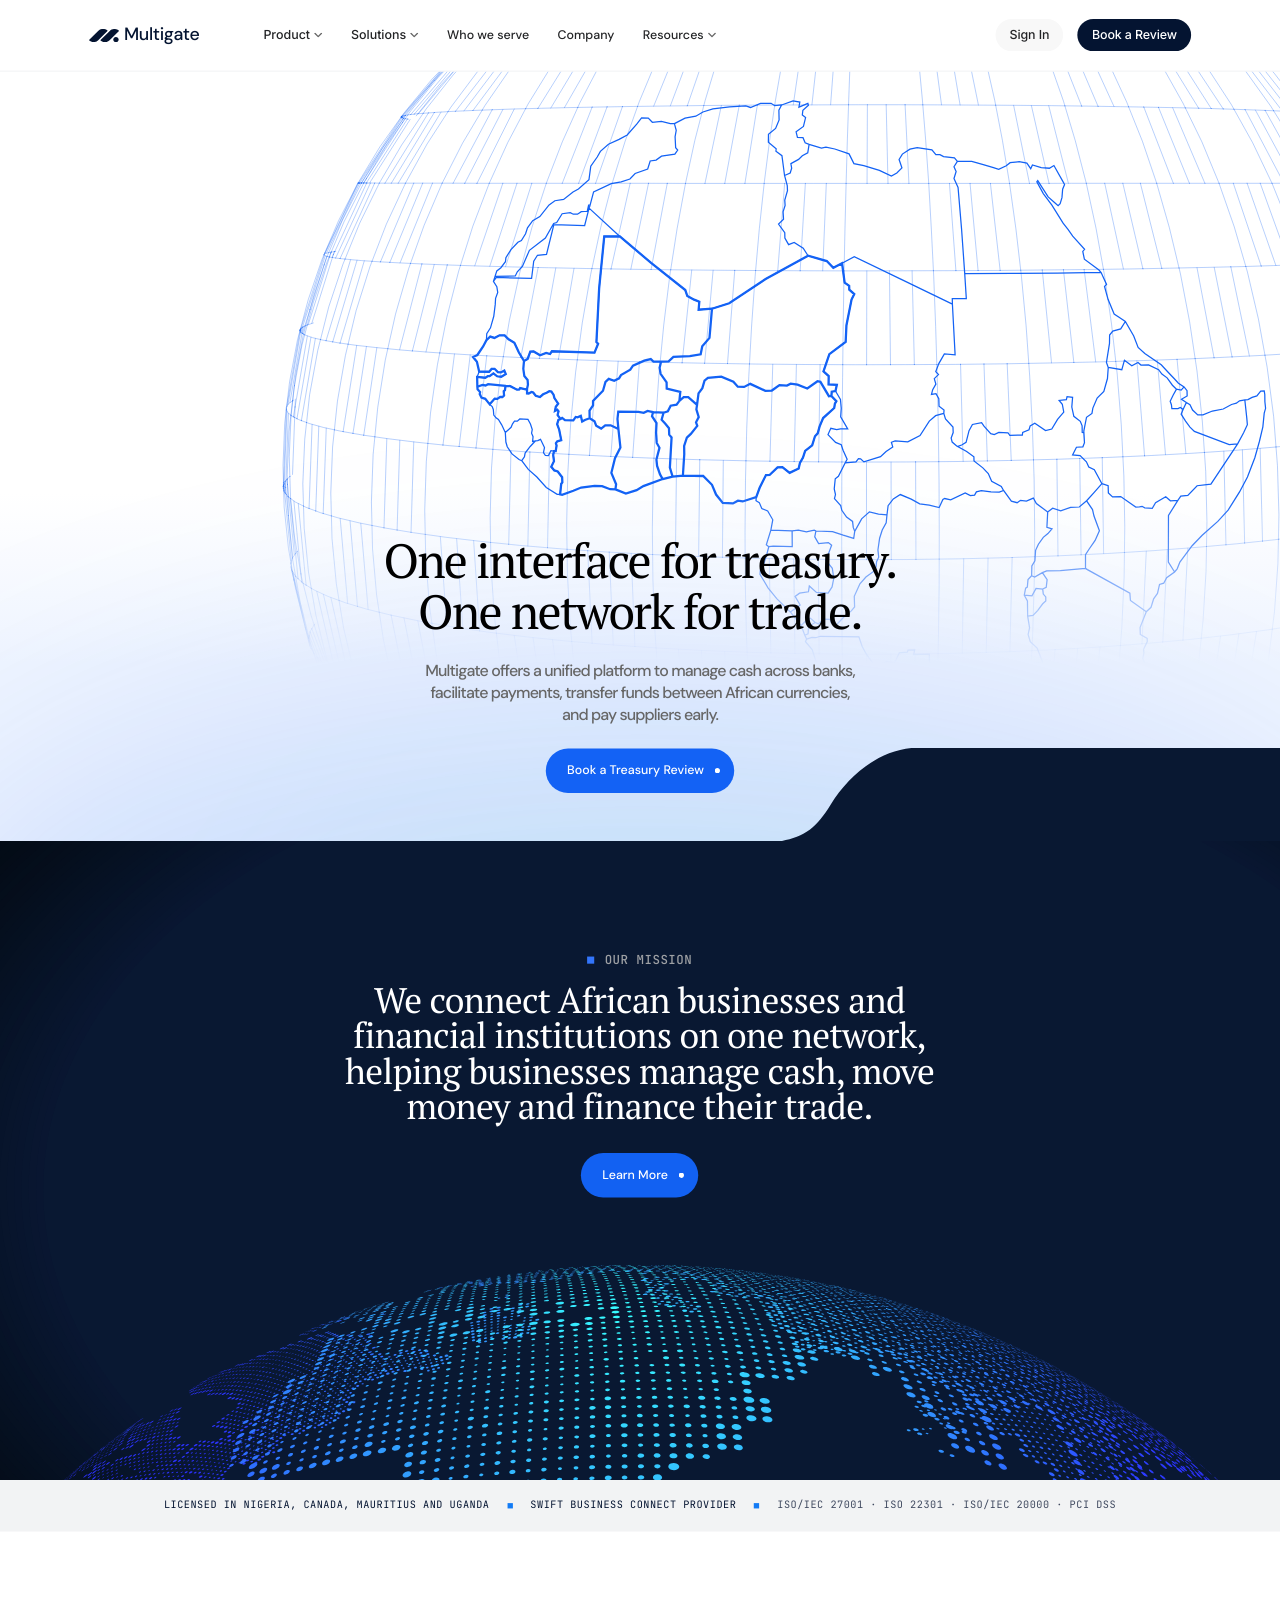
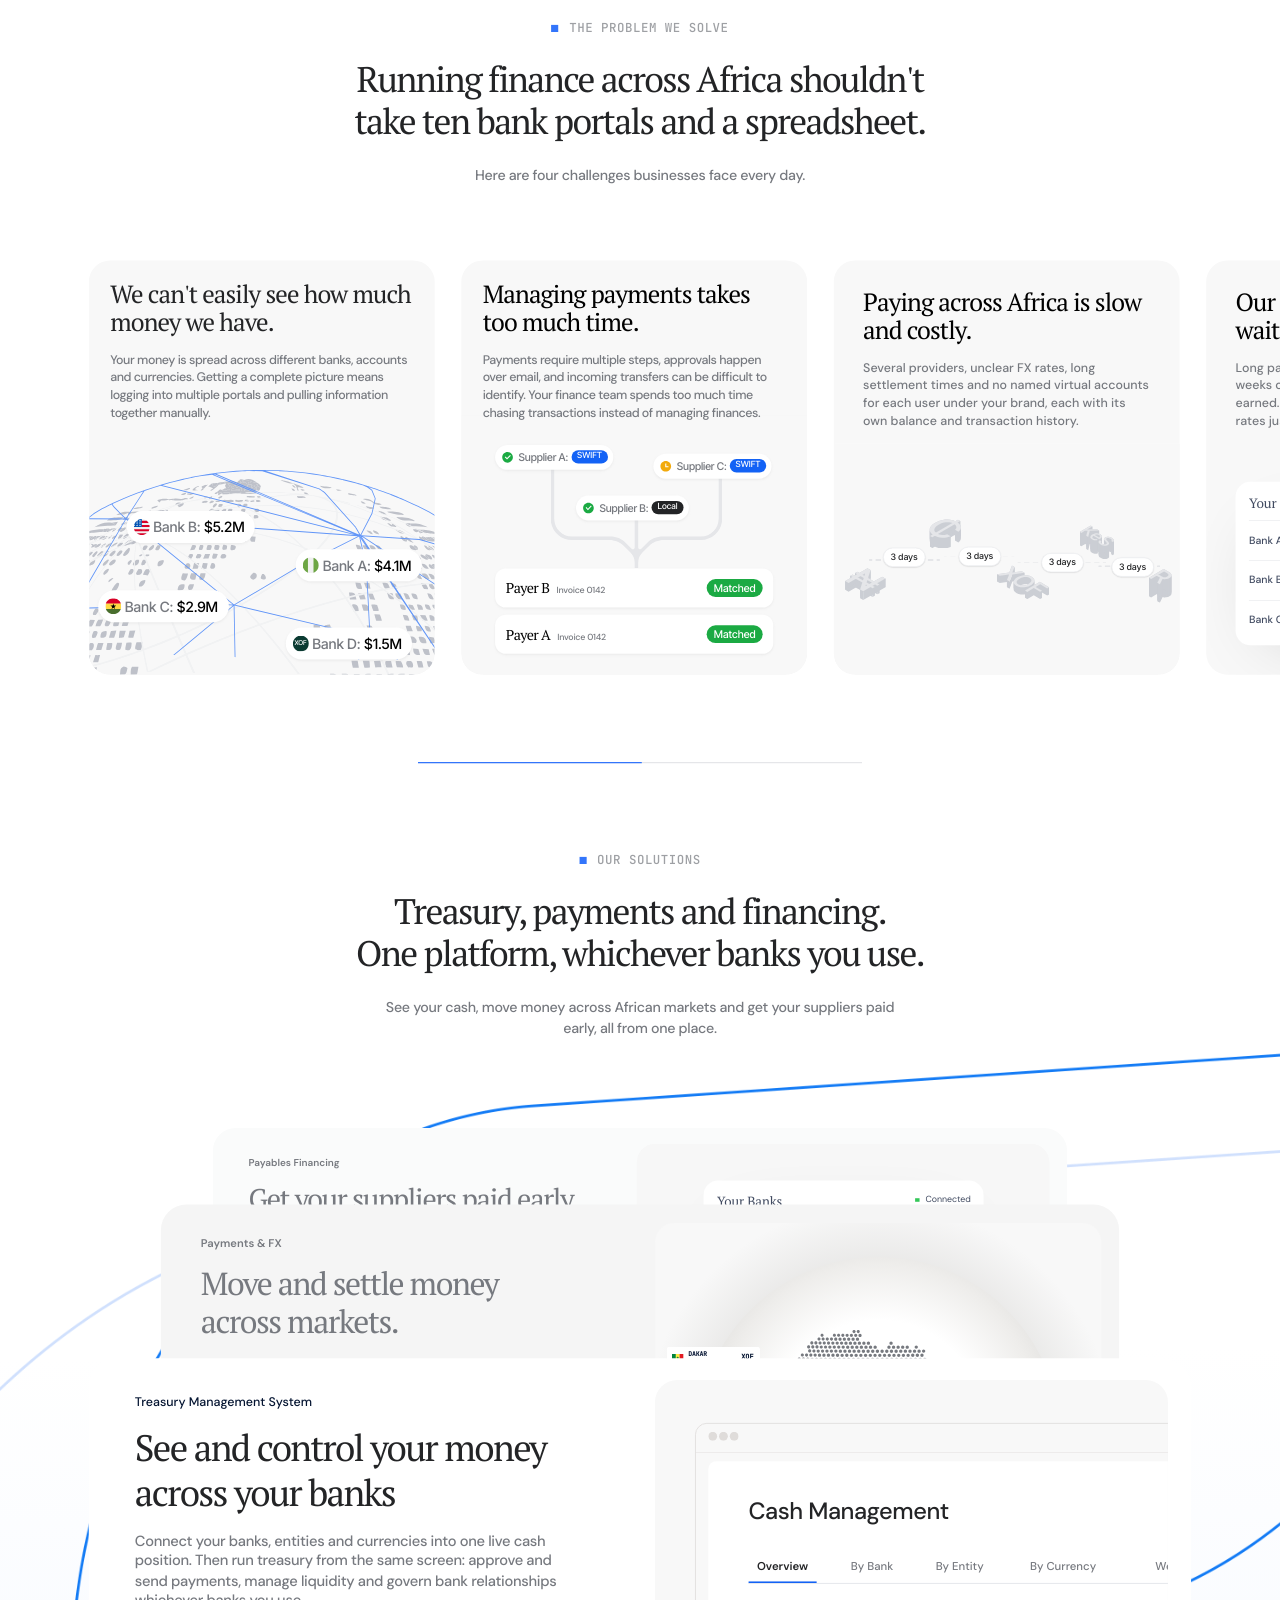
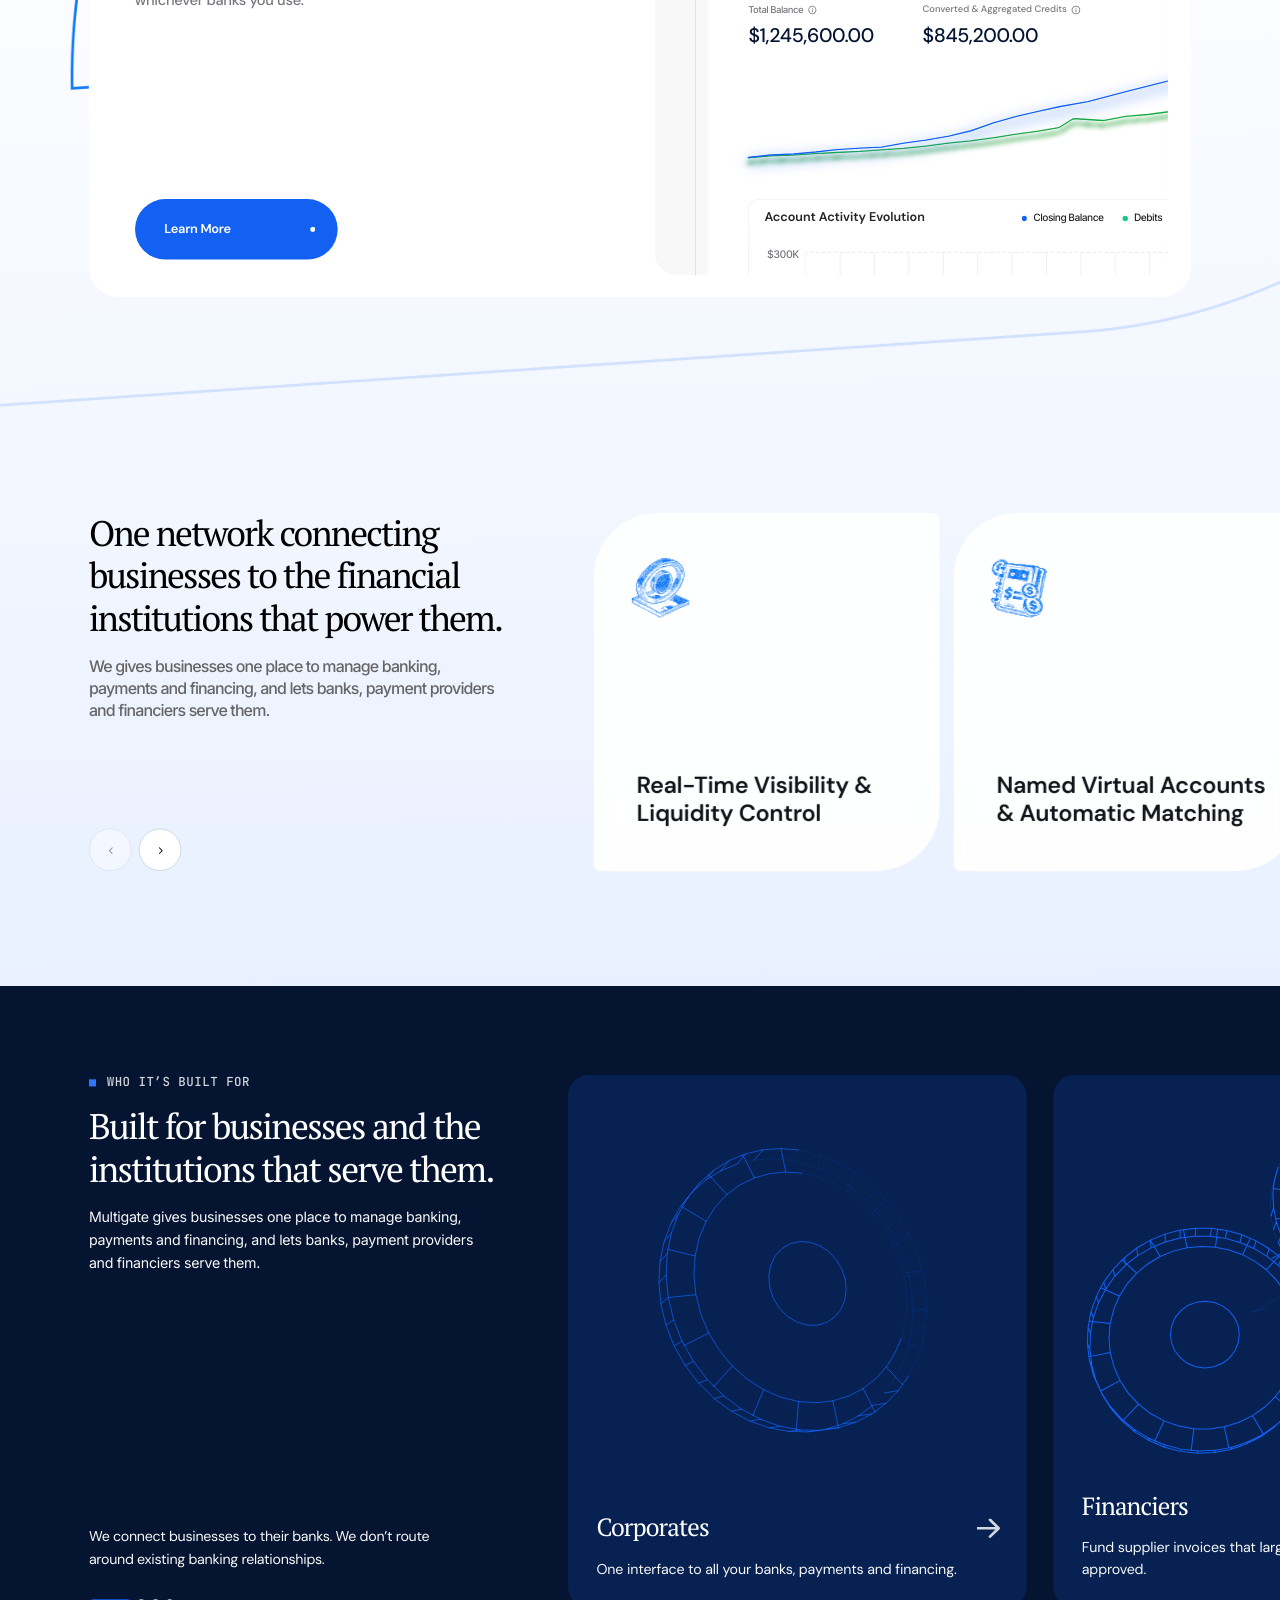
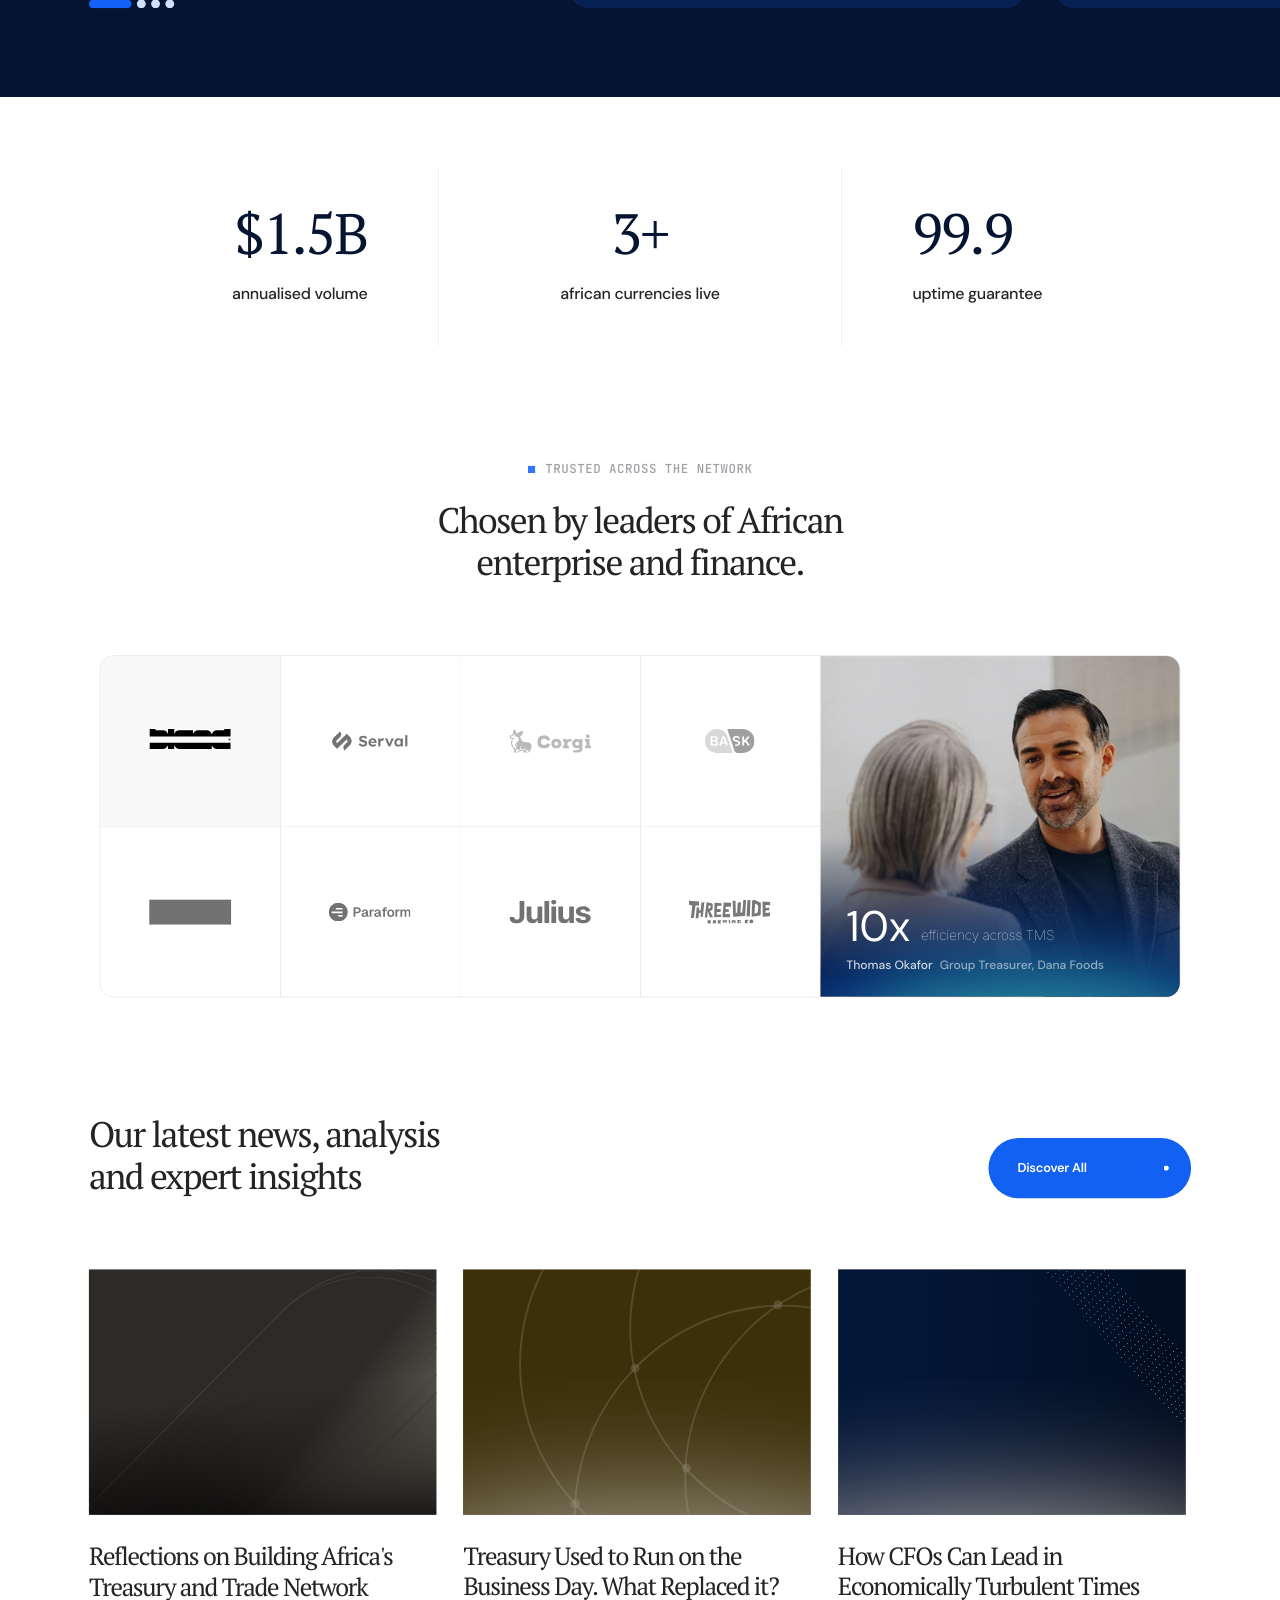
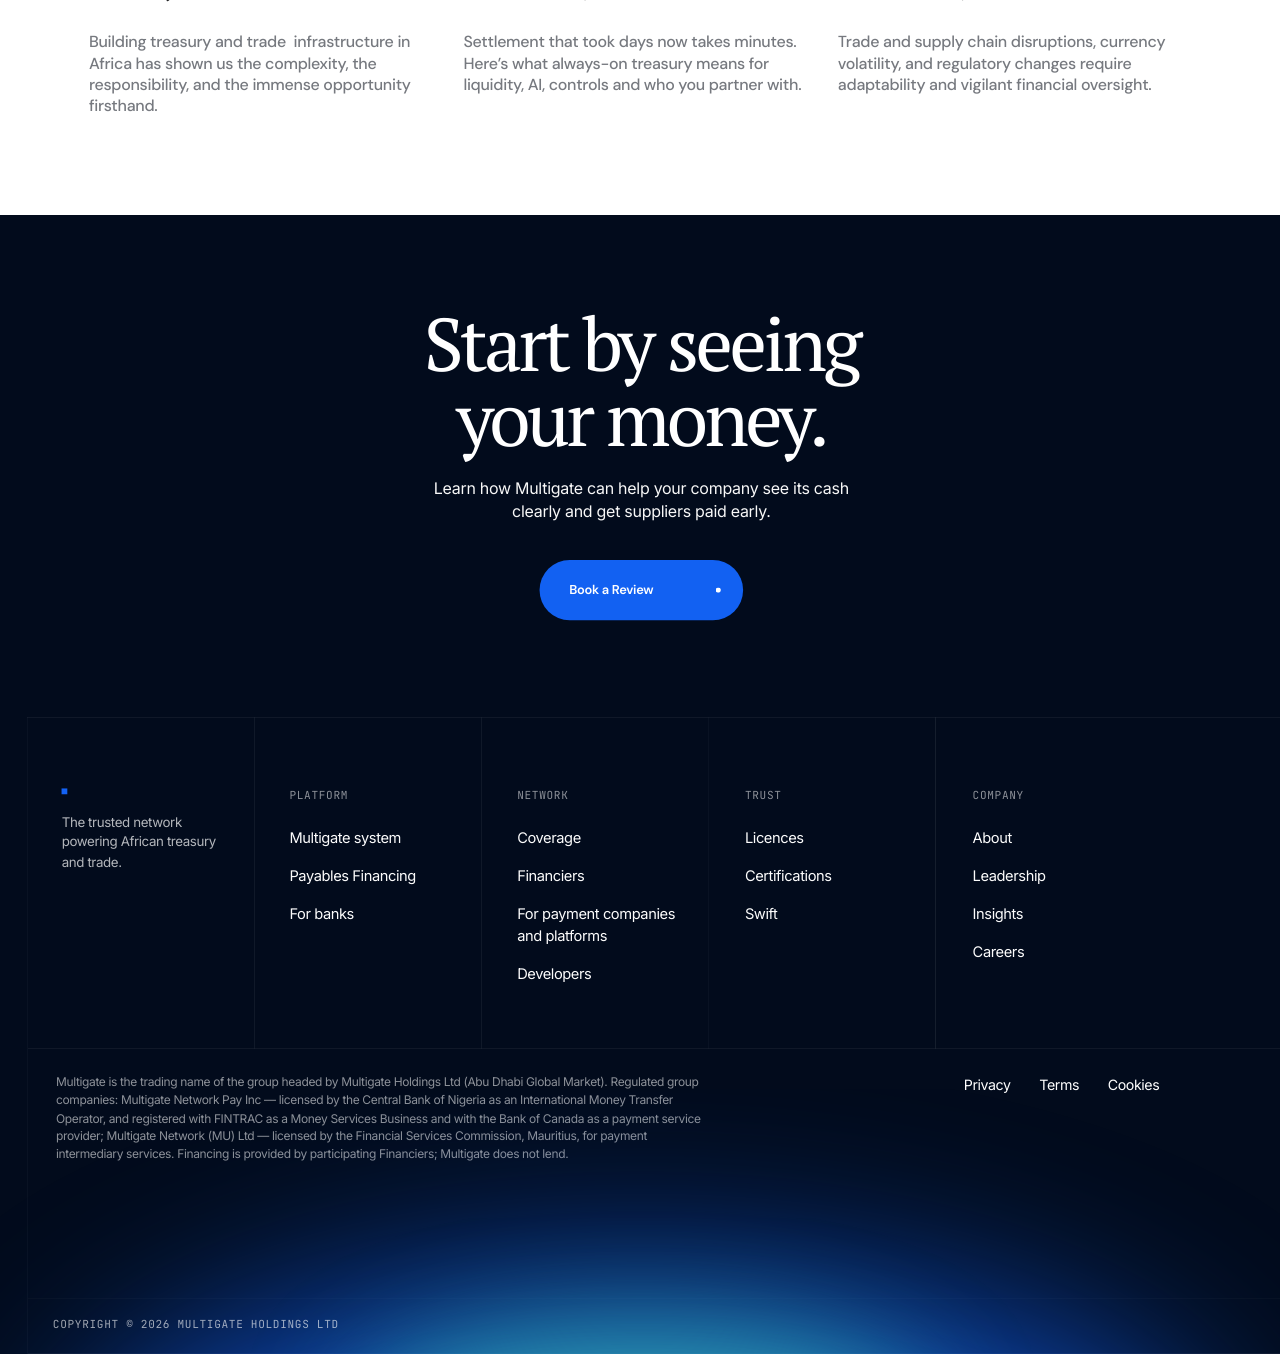
==== index.html @ aa1ab74b "Rebuild landing page pixel-for-pixel from the new Figma design (all six sections) Co-Authored-By: Cl" ====
<!doctype html>
<html lang="en-GB">
<head>
<meta charset="utf-8">
<meta name="viewport" content="width=device-width, initial-scale=1">
<title>Multigate | One interface for treasury. One network for trade.</title>
<meta name="description" content="One interface for treasury. One network for trade.">
<link rel="stylesheet" href="assets/pf/fonts.css">
<link rel="stylesheet" href="assets/pf/site.css">
</head>
<body>
<section id="header" class="pf-sec" style="--h:946px;background:#fff"><div class="pf-in" style="height:946px"><div class="bg-white relative size-full" data-name="Header Section">
      <div class="absolute left-[215px] size-[1528px] top-[-235px]" data-name="Globe with Africa wireframe (hero)">
        <img alt="" class="absolute block inset-0 max-w-none size-full" src="assets/pf/header-ac54a.svg" />
      </div>
      <div class="absolute bg-gradient-to-b bottom-0 from-[rgba(255,255,255,0)] h-[57px] left-0 right-0 to-white" data-name="Bottom Fade"></div>
      <div class="absolute bg-gradient-to-b bottom-0 from-[22.222%] from-[rgba(255,255,255,0)] h-[503px] left-0 overflow-clip to-[#f0f5ff] to-[60.36%] w-[1440px]" data-name="Linear">
        <div class="absolute h-[669.6px] left-[-117px] top-[300px] w-[1674px]" data-name="Glow / Network">
          <div class="absolute inset-[-38.46%_-15.38%]">
            <img alt="" class="block max-w-none size-full" src="assets/pf/header-a99e6.svg" />
          </div>
        </div>
        <div class="absolute h-[283.292px] left-[307.94px] top-[480.28px] w-[824.123px]" data-name="Glow / Growth">
          <div class="absolute inset-[-59.09%_-20.31%]">
            <img alt="" class="block max-w-none size-full" src="assets/pf/header-3b445.svg" />
          </div>
        </div>
        <div class="absolute content-stretch flex flex-col gap-[24px] items-center left-[429px] top-[159px] w-[582px]">
          <div class="[word-break:break-word] flex flex-col font-['PT_Serif'] fw-400 justify-center leading-[0] min-w-full not-italic relative shrink-0 text-[54px] text-black text-center tracking-[-2px] w-[min-content]">
            <p class="leading-[58px]">One interface for treasury. One network for trade.</p>
          </div>
          <div class="[word-break:break-word] flex flex-col font-['DM_Sans'] fw-500 font-medium justify-center leading-[0] relative shrink-0 text-[#666] text-[18px] text-center tracking-[-1px] w-[500px]" style="font-variation-settings:'opsz' 14">
            <p class="leading-[1.4]">Multigate offers a unified platform to manage cash across banks, facilitate payments, transfer funds between African currencies, and pay suppliers early.</p>
          </div>
          <div class="bg-[#1362f5] content-stretch flex gap-[12px] items-center justify-center overflow-clip pl-[24px] pr-[16px] py-[16px] relative rounded-[200px] shrink-0">
            <p class="[word-break:break-word] font-['DM_Sans'] fw-500 font-medium leading-[normal] relative shrink-0 text-[14px] text-white whitespace-nowrap" style="font-variation-settings:'opsz' 14">
              Book a Treasury Review
            </p>
            <div class="relative shrink-0 size-[6px]" data-name="Vector">
              <img alt="" class="absolute block inset-0 max-w-none size-full" src="assets/pf/header-aeee7.svg" />
            </div>
          </div>
        </div>
        <div class="absolute h-[108px] left-[836px] top-[398px] w-[604px]">
          <img alt="" class="absolute block inset-0 max-w-none size-full" src="assets/pf/header-5d2ec.svg" />
        </div>
      </div>
      <div class="-translate-x-1/2 -translate-y-1/2 absolute bg-white border-[#eff0f2] border-b border-solid content-stretch flex items-center justify-between left-1/2 px-[100px] py-[22px] top-[calc(50%-433px)] w-[1440px]" data-name="Menu List Wrapper">
        <div class="content-stretch flex gap-[40px] items-center relative shrink-0">
          <div class="content-stretch flex items-center pr-[16px] py-[8px] relative shrink-0" data-name="Container">
            <div class="content-stretch flex gap-[6px] items-center relative shrink-0" data-name="Logo">
              <div class="h-[15px] relative shrink-0 w-[33.5px]" data-name="Group">
                <img alt="" class="absolute block inset-0 max-w-none size-full" src="assets/pf/header-77157.svg" />
              </div>
              <p class="[word-break:break-word] font-['DM_Sans'] fw-500 font-medium leading-none relative shrink-0 text-[20px] text-[color:#041431] tracking-[-0.4px] whitespace-nowrap" style="font-variation-settings:'opsz' 14">
                Multigate
              </p>
            </div>
          </div>
          <div class="content-stretch flex items-center relative shrink-0" data-name="Menu List">
            <div class="content-stretch flex gap-[4px] items-center px-[16px] py-[8px] relative rounded-[8px] shrink-0" data-name="Product">
              <div class="content-stretch flex flex-col items-start relative shrink-0" data-name="Title">
                <div class="content-stretch flex flex-col items-start relative shrink-0 w-full" data-name="Container">
                  <div class="[word-break:break-word] flex flex-col font-['Inter'] fw-500 font-medium justify-center leading-[0] not-italic relative shrink-0 text-[14px] text-[color:#232426] whitespace-nowrap">
                    <p class="leading-[20px]">Product</p>
                  </div>
                </div>
              </div>
              <div class="content-stretch flex flex-col h-[6px] items-start justify-center relative shrink-0 w-[10px]" data-name="Chevron">
                <div class="flex-[1_0_0] min-h-px overflow-clip relative w-full" data-name="SVG">
                  <img alt="" class="absolute block inset-0 max-w-none size-full" src="assets/pf/header-e30fd.svg" />
                </div>
              </div>
            </div>
            <div class="content-stretch flex gap-[4px] items-center px-[16px] py-[8px] relative rounded-[8px] shrink-0" data-name="Solutions">
              <div class="content-stretch flex flex-col items-start relative shrink-0" data-name="Title">
                <div class="content-stretch flex flex-col items-start relative shrink-0 w-full" data-name="Container">
                  <div class="[word-break:break-word] flex flex-col font-['Inter'] fw-500 font-medium justify-center leading-[0] not-italic relative shrink-0 text-[14px] text-[color:#232426] whitespace-nowrap">
                    <p class="leading-[20px]">Solutions</p>
                  </div>
                </div>
              </div>
              <div class="content-stretch flex flex-col h-[6px] items-start justify-center relative shrink-0 w-[10px]" data-name="Chevron">
                <div class="flex-[1_0_0] min-h-px overflow-clip relative w-full" data-name="SVG">
                  <img alt="" class="absolute block inset-0 max-w-none size-full" src="assets/pf/header-e30fd.svg" />
                </div>
              </div>
            </div>
            <div class="content-stretch flex items-center px-[16px] py-[8px] relative rounded-[8px] shrink-0" data-name="Ventures">
              <div class="[word-break:break-word] flex flex-col font-['DM_Sans'] fw-500 font-medium justify-center leading-[0] relative shrink-0 text-[14px] text-[color:#232426] whitespace-nowrap" style="font-variation-settings:'opsz' 14">
                <p class="leading-[20px]">Who we serve</p>
              </div>
            </div>
            <div class="content-stretch flex items-center px-[16px] py-[8px] relative rounded-[8px] shrink-0" data-name="Company">
              <div class="[word-break:break-word] flex flex-col font-['DM_Sans'] fw-500 font-medium justify-center leading-[0] relative shrink-0 text-[14px] text-[color:#232426] whitespace-nowrap" style="font-variation-settings:'opsz' 14">
                <p class="leading-[20px]">Company</p>
              </div>
            </div>
            <div class="content-stretch flex gap-[4px] items-center px-[16px] py-[8px] relative rounded-[8px] shrink-0" data-name="Resources">
              <div class="[word-break:break-word] flex flex-col font-['DM_Sans'] fw-500 font-medium justify-center leading-[0] relative shrink-0 text-[14px] text-[color:#232426] whitespace-nowrap" style="font-variation-settings:'opsz' 14">
                <p class="leading-[20px]">Resources</p>
              </div>
              <div class="content-stretch flex flex-col h-[6px] items-start justify-center relative shrink-0 w-[10px]" data-name="Chevron">
                <div class="h-[6px] relative shrink-0 w-[10px]" data-name="svg11837557422">
                  <img alt="" class="absolute block inset-0 max-w-none size-full" src="assets/pf/header-e09b5.svg" />
                </div>
              </div>
            </div>
          </div>
        </div>
        <div class="content-stretch flex gap-[16px] h-[36px] items-center justify-end pl-[62px] relative shrink-0 w-[250px]" data-name="Menu">
          <div class="bg-[#f8f8f8] content-stretch flex h-[36px] items-center justify-center px-[16px] relative rounded-[200px] shrink-0" data-name="Link - Cream">
            <div class="[word-break:break-word] flex flex-col font-['Inter'] fw-500 font-medium justify-center leading-[0] not-italic relative shrink-0 text-[14px] text-[color:#232426] tracking-[-0.14px] whitespace-nowrap">
              <p class="leading-[20px]">Sign In</p>
            </div>
          </div>
          <div class="bg-[#041431] content-stretch flex h-[36px] items-center justify-center px-[16px] relative rounded-[200px] shrink-0" data-name="Link - Cream">
            <div class="[word-break:break-word] flex flex-col font-['Inter'] fw-500 font-medium justify-center leading-[0] not-italic relative shrink-0 text-[14px] text-[color:white] tracking-[-0.14px] whitespace-nowrap">
              <p class="leading-[20px]">Book a Review</p>
            </div>
          </div>
        </div>
      </div>
    </div></div></section>
<section id="mission" class="pf-sec" style="--h:719px;background:#041431"><div class="pf-in" style="height:719px"><div class="bg-[#041431] relative size-full">
      <div class="absolute h-[954px] left-[-138px] overflow-clip top-[-23px] w-[1716px]">
        <div class="absolute contents inset-0">
          <div class="absolute contents inset-0">
            <div class="absolute inset-[-0.31%_-0.17%_-0.31%_-0.16%]">
              <img alt="" class="absolute block inset-0 max-w-none size-full" src="assets/pf/mission-f2dff.svg" />
            </div>
          </div>
        </div>
        <div class="absolute contents inset-[12.8%_0_-12.8%_0]">
          <div class="absolute contents inset-[12.8%_0_-12.8%_0]">
            <div class="absolute contents inset-[52.43%_2.01%_-0.97%_2.03%]">
              <div class="absolute inset-[52.43%_9.73%_-0.26%_2.1%]">
                <img alt="" class="absolute block inset-0 max-w-none size-full" src="assets/pf/mission-72f26.svg" />
              </div>
              <div class="absolute inset-[52.43%_2.01%_-0.97%_2.03%]">
                <img alt="" class="absolute block inset-0 max-w-none size-full" src="assets/pf/mission-130e0.svg" />
              </div>
            </div>
          </div>
        </div>
      </div>
      <div class="-translate-x-1/2 -translate-y-1/2 absolute content-stretch flex flex-col gap-[32px] items-center left-[calc(50%-0.5px)] top-[calc(50%-96.5px)]">
        <div class="content-stretch flex flex-col gap-[16px] items-center relative shrink-0">
          <div class="content-stretch flex gap-[12px] items-center relative shrink-0">
            <div class="bg-[#3375fb] relative shrink-0 size-[8px]"></div>
            <p class="font-['JetBrains_Mono'] fw-500 font-medium leading-[normal] relative shrink-0 text-[#9ea0a4] text-[14px] tracking-[0.56px] uppercase whitespace-nowrap">
              OUR MISSION
            </p>
          </div>
          <p class="font-['PT_Serif'] fw-400 leading-none not-italic relative shrink-0 text-[40px] text-center text-white tracking-[-0.72px] w-[671px]">
            We connect African businesses and financial institutions on one network, helping businesses manage cash, move money and finance their trade.
          </p>
        </div>
        <div class="bg-[#1261f2] content-stretch flex gap-[12px] items-center justify-center overflow-clip pl-[24px] pr-[16px] py-[16px] relative rounded-[200px] shrink-0">
          <p class="font-['DM_Sans'] fw-500 font-medium leading-[normal] relative shrink-0 text-[14px] text-white whitespace-nowrap">
            Learn More
          </p>
          <div class="relative shrink-0 size-[6px]">
            <img alt="" class="absolute block inset-0 max-w-none size-full" src="assets/pf/mission-aeee7.svg" />
          </div>
        </div>
      </div>
    </div></div></section>
<section id="content" class="pf-sec" style="--h:3044px;background:linear-gradient(179.449deg,#fff 54.394%,#e3edff 110.54%)"><div class="pf-in" style="height:3044px"><div style="position:absolute;left:-289px;top:1304px;width:2230px;height:1108px"><div class="relative size-full">
      <div class="-translate-x-1/2 absolute h-[1017px] left-1/2 top-[91px] w-[2230px]">
        <img alt="" class="absolute block inset-0 max-w-none size-full" height="1017" src="assets/pf/content-e0345.png" width="2230" />
      </div>
      <div class="-translate-x-1/2 absolute h-[732px] left-[calc(50%+55.5px)] top-0 w-[1605px]">
        <img alt="" class="absolute block inset-0 max-w-none size-full" height="732" src="assets/pf/content-18b87.png" width="1605" />
      </div>
    </div></div><div style="position:absolute;left:0px;top:0px;width:1440px;height:58px"><div class="bg-[#f2f3f4] content-stretch flex gap-[20px] items-center justify-center py-[22px] relative size-full">
      <p class="font-['JetBrains_Mono'] fw-400 font-normal leading-[14px] relative shrink-0 text-[11.5px] text-[#041431] tracking-[0.575px] uppercase whitespace-nowrap">
        Licensed in Nigeria, Canada, Mauritius and Uganda
      </p>
      <div class="bg-[#137bf5] relative shrink-0 size-[6px]"></div>
      <p class="font-['JetBrains_Mono'] fw-400 font-normal leading-[14px] relative shrink-0 text-[11.5px] text-[#041431] tracking-[0.575px] uppercase whitespace-nowrap">
        Swift BUSINESS CONNECT PROVIDER
      </p>
      <div class="bg-[#137bf5] relative shrink-0 size-[6px]"></div>
      <p class="font-['JetBrains_Mono'] fw-400 font-normal leading-[14px] relative shrink-0 text-[11.5px] text-[#404a60] tracking-[0.575px] uppercase whitespace-nowrap">
        ISO/IEC 27001 · ISO 22301 · ISO/IEC 20000 · PCI DSS
      </p>
    </div></div><div style="position:absolute;left:160px;top:158px;width:1120px;height:186px"><div class="content-stretch flex flex-col gap-[24px] items-center justify-center relative size-full">
      <div class="content-stretch flex gap-[12px] items-center relative shrink-0">
        <div class="bg-[#3375fb] relative shrink-0 size-[8px]"></div>
        <p class="font-['JetBrains_Mono'] fw-500 font-medium leading-[normal] relative shrink-0 text-[#9ea0a4] text-[14px] tracking-[0.56px] uppercase whitespace-nowrap">
          THE PROBLEM WE SOLVE
        </p>
      </div>
      <div class="flex flex-col font-['PT_Serif'] fw-400 justify-center leading-[0] not-italic relative shrink-0 text-[40px] text-[#232426] text-center tracking-[-1.8px] w-[652px]">
        <p class="leading-[48px]">Running finance across Africa shouldn't take ten bank portals and a spreadsheet.</p>
      </div>
      <div class="flex flex-col font-['DM_Sans'] fw-500 font-medium justify-center leading-[0] relative shrink-0 text-[16px] text-[#76797f] text-center tracking-[-0.32px] w-[478px]" style="font-variation-settings:'opsz' 14">
        <p class="leading-[24px]">Here are four challenges businesses face every day.</p>
      </div>
    </div></div><div style="position:absolute;left:100px;top:428px;width:1646px;height:466px"><div class="content-stretch flex gap-[30px] items-center relative size-full">
<div class="bg-[#f8f8f8] content-stretch flex flex-col items-start overflow-clip relative rounded-[24px] shrink-0 w-[389px]"><div class="content-stretch flex flex-col gap-[16px] items-start leading-[0] p-[24px] relative shrink-0 w-full"><div class="flex flex-col font-['PT_Serif'] fw-400 justify-center not-italic relative shrink-0 text-[28px] text-[#232426] tracking-[-1px] w-full"><p class="leading-[1.1]">We can't easily see how much money we have.</p></div><div class="flex flex-col font-['DM_Sans'] fw-500 font-medium justify-center relative shrink-0 text-[14px] text-[#76797f] tracking-[-0.5px] w-full" style="font-variation-settings:'opsz' 14"><p class="leading-[20px]">Your money is spread across different banks, accounts and currencies. Getting a complete picture means logging into multiple portals and pulling information together manually.</p></div></div><div class="bg-[#f8f8f8] h-[260px] overflow-clip relative shrink-0 w-full"><div class="-translate-x-1/2 absolute bg-[#f8f8f8] bottom-0 h-[379px] left-1/2 overflow-clip w-[389px]"><div class="-translate-x-1/2 absolute bottom-[0.37px] h-[229.634px] left-[calc(50%-0.4px)] w-[693.975px]"><div class="absolute inset-[-18.99%_-10.89%_-267.45%_-10.9%]"><img alt="" class="block max-w-none size-full" src="assets/pf/content-ede55.svg" /></div></div><div class="-translate-x-1/2 absolute bg-white content-stretch flex flex-col items-start left-[calc(50%+109.1px)] overflow-clip pl-[8px] pr-[12px] py-[6px] rounded-[1170000.125px] shadow-[0px_1.3px_2.6px_0px_rgba(195,195,195,0.24)] top-[238px]"><div class="content-stretch flex gap-[4px] items-center relative shrink-0 w-full"><div class="relative shrink-0 size-[18px]"><img alt="" class="absolute block inset-0 max-w-none size-full" src="assets/pf/content-b19a6.svg" /></div><div class="content-stretch flex font-['Inter'] fw-500 font-medium gap-[4px] items-center justify-center leading-[0] not-italic relative shrink-0 text-[16px] tracking-[-0.65px] whitespace-nowrap"><div class="flex flex-col justify-center relative shrink-0 text-[#76797f]"><p class="leading-[24px]">Bank A:</p></div><div class="flex flex-col justify-center relative shrink-0 text-black"><p class="leading-[24px]">$4.1M</p></div></div></div></div><div class="absolute bg-white content-stretch flex flex-col items-start left-[42px] overflow-clip pl-[8px] pr-[12px] py-[6px] rounded-[1170000.125px] shadow-[0px_1.3px_2.6px_0px_rgba(195,195,195,0.24)] top-[195px]"><div class="content-stretch flex gap-[4px] items-center relative shrink-0 w-full"><div class="relative shrink-0 size-[18px]"><img alt="" class="absolute block inset-0 max-w-none size-full" src="assets/pf/content-30f6b.svg" /></div><div class="content-stretch flex font-['Inter'] fw-500 font-medium gap-[4px] items-center justify-center leading-[0] not-italic relative shrink-0 text-[16px] tracking-[-0.65px] whitespace-nowrap"><div class="flex flex-col justify-center relative shrink-0 text-[#76797f]"><p class="leading-[24px]">Bank B:</p></div><div class="flex flex-col justify-center relative shrink-0 text-black"><p class="leading-[24px]">$5.2M</p></div></div></div></div><div class="absolute bg-white content-stretch flex flex-col items-start left-[221px] overflow-clip pl-[8px] pr-[12px] py-[6px] rounded-[1170000.125px] shadow-[0px_1.3px_2.6px_0px_rgba(195,195,195,0.24)] top-[326px]"><div class="content-stretch flex gap-[4px] items-center relative shrink-0 w-full"><div class="overflow-clip relative shrink-0 size-[18px]"><img alt="" class="absolute block inset-0 max-w-none size-full" src="assets/pf/content-ad7c8.svg" /><div class="-translate-x-1/2 absolute bottom-1/4 flex flex-col font-['Inter_Tight'] fw-500 justify-center leading-[0] left-1/2 not-italic text-[7.5px] text-center text-white top-1/4 tracking-[-0.15px] w-[15px]"><p class="leading-[normal]">XOF</p></div></div><div class="content-stretch flex font-['Inter'] fw-500 font-medium gap-[4px] items-center justify-center leading-[0] not-italic relative shrink-0 text-[16px] tracking-[-0.65px] whitespace-nowrap"><div class="flex flex-col justify-center relative shrink-0 text-[#76797f]"><p class="leading-[24px]">Bank D:</p></div><div class="flex flex-col justify-center relative shrink-0 text-black"><p class="leading-[24px]">$1.5M</p></div></div></div></div><div class="absolute bg-white content-stretch flex flex-col items-start left-[10px] overflow-clip pl-[8px] pr-[12px] py-[6px] rounded-[1170000.125px] shadow-[0px_1.3px_2.6px_0px_rgba(195,195,195,0.24)] top-[284px]"><div class="content-stretch flex gap-[4px] items-center relative shrink-0 w-full"><div class="relative shrink-0 size-[18.2px]"><img alt="" class="absolute block inset-0 max-w-none size-full" src="assets/pf/content-e7ae5.svg" /></div><div class="content-stretch flex font-['Inter'] fw-500 font-medium gap-[4px] items-center justify-center leading-[0] not-italic relative shrink-0 text-[16px] tracking-[-0.65px] whitespace-nowrap"><div class="flex flex-col justify-center relative shrink-0 text-[#76797f]"><p class="leading-[24px]">Bank C:</p></div><div class="flex flex-col justify-center relative shrink-0 text-black"><p class="leading-[24px]">$2.9M</p></div></div></div></div></div></div></div><div class="bg-[#f8f8f8] h-[466px] overflow-clip relative rounded-[24px] shrink-0 w-[389px]"><div class="-translate-x-1/2 absolute bg-[#f8f8f8] bottom-0 h-[292px] left-1/2 overflow-clip w-[389px]"><div class="-translate-x-1/2 -translate-y-1/2 absolute content-stretch flex flex-col items-center left-1/2 top-[calc(50%+4.5px)] w-[313px]"><div class="h-[139px] relative shrink-0 w-[312.8px]"><div class="-translate-x-1/2 absolute h-[122px] left-[calc(50%+2.1px)] top-[17px] w-[193px]"><img alt="" class="absolute block inset-0 max-w-none size-full" src="assets/pf/content-a9f7a.svg" /></div><div class="absolute bg-white content-stretch flex flex-col items-start left-0 overflow-clip p-[6px] rounded-[1170000.125px] shadow-[0px_1.3px_2.6px_0px_rgba(195,195,195,0.24)] top-0"><div class="content-stretch flex gap-[4px] items-center relative shrink-0 w-full"><div class="relative shrink-0 size-[16px]"><img alt="" class="absolute block inset-0 max-w-none size-full" src="assets/pf/content-21368.svg" /></div><div class="content-stretch flex gap-[4px] items-center justify-center relative shrink-0"><div class="flex flex-col font-['Inter'] fw-500 font-medium justify-center leading-[0] not-italic relative shrink-0 text-[12px] text-[#76797f] tracking-[-0.65px] whitespace-nowrap"><p class="leading-[16px]">Supplier A:</p></div><div class="bg-[#1362f5] content-stretch flex items-center justify-center overflow-clip px-[6.4px] py-[1.6px] relative rounded-[799.2px] shrink-0"><p class="font-['Inter_Tight'] fw-500 leading-[12.8px] relative shrink-0 text-[9.6px] text-white text-center whitespace-nowrap">SWIFT</p></div></div></div></div><div class="absolute bg-white content-stretch flex flex-col items-start left-[91px] overflow-clip p-[6px] rounded-[1170000.125px] shadow-[0px_1.3px_2.6px_0px_rgba(195,195,195,0.24)] top-[57px]"><div class="content-stretch flex gap-[4px] items-center relative shrink-0 w-full"><div class="relative shrink-0 size-[16px]"><img alt="" class="absolute block inset-0 max-w-none size-full" src="assets/pf/content-21368.svg" /></div><div class="content-stretch flex gap-[4px] items-center justify-center relative shrink-0"><div class="flex flex-col font-['Inter'] fw-500 font-medium justify-center leading-[0] not-italic relative shrink-0 text-[12px] text-[#76797f] tracking-[-0.65px] whitespace-nowrap"><p class="leading-[16px]">Supplier B:</p></div><div class="bg-[#232426] content-stretch flex items-center justify-center overflow-clip px-[6.4px] py-[1.6px] relative rounded-[799.2px] shrink-0"><p class="font-['Inter_Tight'] fw-500 leading-[12.8px] relative shrink-0 text-[9.6px] text-white text-center whitespace-nowrap">Local</p></div></div></div></div><div class="absolute bg-white content-stretch flex flex-col items-start left-[178px] overflow-clip p-[6px] rounded-[1170000.125px] shadow-[0px_1.3px_2.6px_0px_rgba(195,195,195,0.24)] top-[10px]"><div class="content-stretch flex gap-[4px] items-center relative shrink-0 w-full"><div class="relative shrink-0 size-[16px]"><img alt="" class="absolute block inset-0 max-w-none size-full" src="assets/pf/content-cfbcf.svg" /></div><div class="content-stretch flex gap-[4px] items-center justify-center relative shrink-0"><div class="flex flex-col font-['Inter'] fw-500 font-medium justify-center leading-[0] not-italic relative shrink-0 text-[12px] text-[#76797f] tracking-[-0.65px] whitespace-nowrap"><p class="leading-[16px]">Supplier C:</p></div><div class="bg-[#1362f5] content-stretch flex items-center justify-center overflow-clip px-[6.4px] py-[1.6px] relative rounded-[799.2px] shrink-0"><p class="font-['Inter_Tight'] fw-500 leading-[12.8px] relative shrink-0 text-[9.6px] text-white text-center whitespace-nowrap">SWIFT</p></div></div></div></div></div><div class="content-stretch flex flex-col gap-[8px] items-start relative shrink-0 w-full"><div class="bg-white content-stretch flex items-center justify-between overflow-clip px-[12px] py-[10px] relative rounded-[12px] shadow-[0px_1.3px_2.6px_0px_rgba(195,195,195,0.24)] shrink-0 w-full"><div class="content-stretch flex gap-[8px] items-baseline leading-[0] relative shrink-0 whitespace-nowrap"><div class="flex flex-col font-['PT_Serif'] fw-400 justify-center not-italic relative shrink-0 text-[16px] text-black tracking-[-0.6px]"><p class="leading-[24px]">Payer B</p></div><div class="flex flex-col font-['DM_Sans'] fw-500 font-medium justify-center relative shrink-0 text-[10px] text-[#76797f] tracking-[-0.3px]" style="font-variation-settings:'opsz' 14"><p class="leading-[12px]">Invoice 0142</p></div></div><div class="bg-[#1baa43] content-stretch flex items-center justify-center overflow-clip px-[8px] py-[2px] relative rounded-[999px] shrink-0"><p class="font-['Inter_Tight'] fw-500 leading-[16px] relative shrink-0 text-white text-[12px] text-center whitespace-nowrap">Matched</p></div></div><div class="bg-white content-stretch flex items-center justify-between overflow-clip px-[12px] py-[10px] relative rounded-[12px] shadow-[0px_1.3px_2.6px_0px_rgba(195,195,195,0.24)] shrink-0 w-full"><div class="content-stretch flex gap-[8px] items-baseline leading-[0] relative shrink-0 whitespace-nowrap"><div class="flex flex-col font-['PT_Serif'] fw-400 justify-center not-italic relative shrink-0 text-[16px] text-black tracking-[-0.6px]"><p class="leading-[24px]">Payer A</p></div><div class="flex flex-col font-['DM_Sans'] fw-500 font-medium justify-center relative shrink-0 text-[10px] text-[#76797f] tracking-[-0.3px]" style="font-variation-settings:'opsz' 14"><p class="leading-[12px]">Invoice 0142</p></div></div><div class="bg-[#1baa43] content-stretch flex items-center justify-center overflow-clip px-[8px] py-[2px] relative rounded-[999px] shrink-0"><p class="font-['Inter_Tight'] fw-500 leading-[16px] relative shrink-0 text-white text-[12px] text-center whitespace-nowrap">Matched</p></div></div></div></div></div><div class="-translate-x-1/2 absolute content-stretch flex flex-col gap-[16px] items-start left-1/2 p-[24px] top-0 w-[389px]"><div class="content-stretch flex flex-col items-start relative shrink-0 w-[332px]"><div class="flex flex-col font-['PT_Serif'] fw-400 justify-center leading-[0] not-italic relative shrink-0 text-[28px] text-black tracking-[-1px] w-full"><p class="leading-[1.1]">Managing payments takes too much time.</p></div></div><div class="flex flex-col font-['DM_Sans'] fw-500 font-medium justify-center leading-[0] relative shrink-0 text-[14px] text-[#76797f] tracking-[-0.5px] w-[324px]" style="font-variation-settings:'opsz' 14"><p class="leading-[20px]">Payments require multiple steps, approvals happen over email, and incoming transfers can be difficult to identify. Your finance team spends too much time chasing transactions instead of managing finances.</p></div></div></div><div class="bg-[#f8f8f8] h-[466px] overflow-clip relative rounded-[24px] shrink-0 w-[389px]"><div class="-translate-x-1/2 absolute bg-[#f8f8f8] bottom-0 h-[260px] left-1/2 overflow-clip w-[389px]"><div class="-translate-x-1/2 -translate-y-1/2 absolute contents left-[calc(50%+2.42px)] top-[calc(50%-0.68px)]"><div class="absolute flex h-[40px] items-center justify-center left-[45.29px] top-[111.76px] w-[69.282px]"><div class="-rotate-30 scale-y-87 skew-x-30 flex-none"><div class="h-0 relative w-[80px]"><div class="absolute inset-[-1.5px_0_0_0]"><img alt="" class="block max-w-none size-full" src="assets/pf/content-985e5.svg" /></div></div></div></div><div class="absolute flex h-[50px] items-center justify-center left-[213px] top-[109px] w-[86.603px]"><div class="-rotate-30 scale-y-87 skew-x-30 flex-none"><div class="h-0 relative w-[100px]"><div class="absolute inset-[-1.5px_0_0_0]"><img alt="" class="block max-w-none size-full" src="assets/pf/content-7b88b.svg" /></div></div></div></div><div class="absolute flex h-[40px] items-center justify-center left-[129px] top-[108px] w-[69.282px]"><div class="-skew-x-30 rotate-30 scale-y-87 flex-none"><div class="h-0 relative w-[80px]"><div class="absolute inset-[-1.5px_0_0_0]"><img alt="" class="block max-w-none size-full" src="assets/pf/content-2cb94.svg" /></div></div></div></div><div class="absolute flex h-[35.294px] items-center justify-center left-[302px] top-[121px] w-[61.131px]"><div class="-skew-x-30 rotate-30 scale-y-87 flex-none"><div class="h-0 relative w-[70.588px]"><div class="absolute inset-[-1.5px_0_0_0]"><img alt="" class="block max-w-none size-full" src="assets/pf/content-471d3.svg" /></div></div></div></div><div class="absolute h-[37.647px] left-[10px] top-[138.82px] w-[50.267px]"><img alt="" class="absolute block inset-0 max-w-none size-full" src="assets/pf/content-82808.svg" /></div><div class="absolute h-[37.647px] left-[98px] top-[80px] w-[53.006px]"><img alt="" class="absolute block inset-0 max-w-none size-full" src="assets/pf/content-908a4.svg" /></div><div class="absolute h-[37.647px] left-[183px] top-[137px] w-[59.442px]"><img alt="" class="absolute block inset-0 max-w-none size-full" src="assets/pf/content-09a83.svg" /></div><div class="absolute h-[37.647px] left-[276px] top-[92px] w-[41.651px]"><img alt="" class="absolute block inset-0 max-w-none size-full" src="assets/pf/content-95173.svg" /></div><div class="absolute h-[37.647px] left-[354px] top-[141px] w-[29.848px]"><img alt="" class="absolute block inset-0 max-w-none size-full" src="assets/pf/content-bbd4d.svg" /></div><div class="-translate-x-1/2 -translate-y-1/2 absolute bg-white border-[0.588px] border-[#eff0f2] border-solid content-stretch flex flex-col items-start left-[calc(50%-115.41px)] overflow-clip px-[8px] py-[3px] rounded-[1376470.75px] shadow-[0px_0.588px_1.176px_0px_rgba(124,124,124,0.24)] top-[calc(50%-2.41px)]"><div class="flex flex-col font-['Inter'] fw-500 font-medium justify-center leading-[0] not-italic relative shrink-0 text-[10px] text-[#232426] tracking-[-0.2353px] whitespace-nowrap"><p class="leading-[14px]">3 days</p></div></div><div class="-translate-x-1/2 -translate-y-1/2 absolute bg-white border-[0.588px] border-[#eff0f2] border-solid content-stretch flex flex-col items-start left-[calc(50%-30.41px)] overflow-clip px-[8px] py-[3px] rounded-[1376470.75px] shadow-[0px_0.588px_1.176px_0px_rgba(124,124,124,0.24)] top-[calc(50%-3.41px)]"><div class="flex flex-col font-['Inter'] fw-500 font-medium justify-center leading-[0] not-italic relative shrink-0 text-[10px] text-[#232426] tracking-[-0.2353px] whitespace-nowrap"><p class="leading-[14px]">3 days</p></div></div><div class="-translate-x-1/2 -translate-y-1/2 absolute bg-white border-[0.588px] border-[#eff0f2] border-solid content-stretch flex flex-col items-start left-[calc(50%+62.59px)] overflow-clip px-[8px] py-[3px] rounded-[1376470.75px] shadow-[0px_0.588px_1.176px_0px_rgba(124,124,124,0.24)] top-[calc(50%+3.59px)]"><div class="flex flex-col font-['Inter'] fw-500 font-medium justify-center leading-[0] not-italic relative shrink-0 text-[10px] text-[#232426] tracking-[-0.2353px] whitespace-nowrap"><p class="leading-[14px]">3 days</p></div></div><div class="-translate-x-1/2 -translate-y-1/2 absolute bg-white border-[0.588px] border-[#eff0f2] border-solid content-stretch flex flex-col items-start left-[calc(50%+141.59px)] overflow-clip px-[8px] py-[3px] rounded-[1376470.75px] shadow-[0px_0.588px_1.176px_0px_rgba(124,124,124,0.24)] top-[calc(50%+8.59px)]"><div class="flex flex-col font-['Inter'] fw-500 font-medium justify-center leading-[0] not-italic relative shrink-0 text-[10px] text-[#232426] tracking-[-0.2353px] whitespace-nowrap"><p class="leading-[14px]">3 days</p></div></div></div></div><div class="absolute content-stretch flex flex-col gap-[16px] items-start left-[33px] top-[33px] w-[331px]"><div class="content-stretch flex flex-col items-start relative shrink-0 w-[332px]"><div class="flex flex-col font-['PT_Serif'] fw-400 justify-center leading-[0] not-italic relative shrink-0 text-[28px] text-black tracking-[-1px] w-full"><p class="leading-[1.1]">Paying across Africa is slow and costly.</p></div></div><div class="flex flex-col font-['DM_Sans'] fw-500 font-medium justify-center leading-[0] relative shrink-0 text-[14px] text-[#76797f]  w-[324px]" style="font-variation-settings:'opsz' 14"><p class="leading-[20px]">Several providers, unclear FX rates, long settlement times and no named virtual accounts for each user under your brand, each with its own balance and transaction history.</p></div></div></div><div class="bg-[#f8f8f8] h-[466px] overflow-clip relative rounded-[24px] shrink-0 w-[389px]"><div class="absolute content-stretch flex flex-col items-start left-[33px] top-[249px] w-[321px]"><div class="bg-white content-stretch flex flex-col gap-[8.447px] items-start overflow-clip p-[15.205px] relative rounded-[16.895px] shadow-[0px_25.342px_84.474px_-42.237px_rgba(0,0,0,0.24)] shrink-0 w-full"><div class="content-stretch flex items-start justify-between overflow-clip relative shrink-0 w-full"><p class="font-['PT_Serif'] fw-400 leading-[19.429px] not-italic relative shrink-0 text-[15.205px] text-[#404a60] tracking-[-0.076px] whitespace-nowrap">Your Banks</p><div class="content-stretch flex gap-[6.758px] items-center justify-end relative shrink-0 w-[135.158px]"><div class="bg-[#33c758] relative shrink-0 size-[5.068px]"></div><div class="flex flex-col font-['DM_Sans'] fw-400 font-normal justify-center leading-[0] relative shrink-0 text-[10.137px] text-[#404a60] tracking-[-0.0507px] whitespace-nowrap" style="font-variation-settings:'opsz' 14"><p class="leading-[13.516px]">Connected</p></div></div></div><div class="bg-[#eff0f2] h-[0.845px] relative shrink-0 w-full"></div><div class="content-stretch flex font-medium items-start justify-between overflow-clip py-[4.224px] relative shrink-0 w-full"><p class="font-['DM_Sans'] fw-500 leading-[18.584px] relative shrink-0 text-[11.826px] text-[#404a60] whitespace-nowrap" style="font-variation-settings:'opsz' 14">Bank A</p><p class="font-['IBM_Plex_Sans'] fw-500 leading-[0] relative shrink-0 text-[0px] text-[#041431] whitespace-pre"><span class="font-['DM_Sans'] fw-500 leading-[18.584px] text-[11.826px] text-[#b1b5be]" style="font-variation-settings:'opsz' 14">NGN</span><span class="font-['DM_Sans'] fw-500 leading-[18.584px] text-[11.826px]" style="font-variation-settings:'opsz' 14">  $4.1M</span></p></div><div class="bg-[#eff0f2] h-[0.845px] relative shrink-0 w-full"></div><div class="content-stretch flex font-medium items-start justify-between overflow-clip py-[4.224px] relative shrink-0 w-full"><p class="font-['DM_Sans'] fw-500 leading-[18.584px] relative shrink-0 text-[11.826px] text-[#404a60] whitespace-nowrap" style="font-variation-settings:'opsz' 14">Bank B</p><p class="font-['IBM_Plex_Sans'] fw-500 leading-[0] relative shrink-0 text-[0px] text-[#041431] whitespace-pre"><span class="font-['DM_Sans'] fw-500 leading-[18.584px] text-[11.826px] text-[#b1b5be]" style="font-variation-settings:'opsz' 14">USD</span><span class="font-['DM_Sans'] fw-500 leading-[18.584px] text-[11.826px]" style="font-variation-settings:'opsz' 14">  $5.2M</span></p></div><div class="bg-[#eff0f2] h-[0.845px] relative shrink-0 w-full"></div><div class="content-stretch flex font-medium items-start justify-between overflow-clip py-[4.224px] relative shrink-0 w-full"><p class="font-['DM_Sans'] fw-500 leading-[18.584px] relative shrink-0 text-[11.826px] text-[#404a60] whitespace-nowrap" style="font-variation-settings:'opsz' 14">Bank C</p><p class="font-['IBM_Plex_Sans'] fw-500 leading-[0] relative shrink-0 text-[0px] text-[#041431] whitespace-pre"><span class="font-['DM_Sans'] fw-500 leading-[18.584px] text-[11.826px] text-[#b1b5be]" style="font-variation-settings:'opsz' 14">GHS</span><span class="font-['DM_Sans'] fw-500 leading-[18.584px] text-[11.826px]" style="font-variation-settings:'opsz' 14">  $2.9M</span></p></div></div></div><div class="absolute content-stretch flex flex-col gap-[16px] items-start left-[33px] top-[33px] w-[331px]"><div class="content-stretch flex flex-col items-start relative shrink-0 w-[332px]"><div class="flex flex-col font-['PT_Serif'] fw-400 justify-center leading-[0] not-italic relative shrink-0 text-[28px] text-black tracking-[-1px] w-full"><p class="leading-[1.1]">Our suppliers can't afford to wait for payment.</p></div></div><div class="flex flex-col font-['DM_Sans'] fw-500 font-medium justify-center leading-[0] relative shrink-0 text-[14px] text-[#76797f]  w-[324px]" style="font-variation-settings:'opsz' 14"><p class="leading-[20px]">Long payment cycles can leave suppliers waiting weeks or months for money they've already earned. Many have to borrow at high interest rates just to keep their businesses running.</p></div></div></div>
    </div></div><div style="position:absolute;left:160px;top:1094px;width:1120px;height:210px"><div class="content-stretch flex flex-col gap-[24px] items-center justify-center relative size-full">
      <div class="content-stretch flex gap-[12px] items-center relative shrink-0">
        <div class="bg-[#3375fb] relative shrink-0 size-[8px]"></div>
        <p class="font-['JetBrains_Mono'] fw-500 font-medium leading-[normal] relative shrink-0 text-[#9ea0a4] text-[14px] tracking-[0.56px] uppercase whitespace-nowrap">OUR SOLUTIONS</p>
      </div>
      <div class="flex flex-col font-['PT_Serif'] fw-400 justify-center leading-[0] not-italic relative shrink-0 text-[40px] text-[#232426] text-center tracking-[-1.8px] w-[652px]">
        <p class="leading-[48px] mb-0">Treasury, payments and financing.</p>
        <p class="leading-[48px]">One platform, whichever banks you use.</p>
      </div>
      <div class="flex flex-col font-['DM_Sans'] fw-500 font-medium justify-center leading-[0] relative shrink-0 text-[16px] text-[#76797f] text-center tracking-[-0.32px] w-[592px]" style="font-variation-settings:'opsz' 14">
        <p class="leading-[24px]">See your cash, move money across African markets and get your suppliers paid early, all from one place.</p>
      </div>
    </div></div><div style="position:absolute;left:470px;top:994px;width:500px;height:0px"><div class="relative size-full">
      <div class="absolute inset-[-2px_0_0_0]">
        <img alt="" class="block max-w-none size-full" src="assets/pf/content-c44c3.svg" />
      </div>
    </div></div><div style="position:absolute;left:100px;top:1404px;width:1240px;height:865px"><div class="relative size-full">
<div class="-translate-x-1/2 absolute bg-[#fafbfb] drop-shadow-[0px_385.201px_54.056px_rgba(141,150,165,0),0px_246.657px_49.251px_rgba(141,150,165,0.01),0px_138.544px_41.643px_rgba(141,150,165,0.05),0px_61.664px_30.832px_rgba(141,150,165,0.09),0px_15.216px_16.818px_rgba(141,150,165,0.1)] h-[469.288px] left-1/2 rounded-[25.627px] top-0 w-[961px]"><div class="absolute content-stretch flex flex-col gap-[16.017px] items-start left-[40.04px] right-[550.17px] top-[32.03px]"><div class="content-stretch flex flex-col gap-[12.813px] items-start relative shrink-0 w-full"><div class="content-stretch flex items-center relative shrink-0"><div class="capitalize flex flex-col font-['DM_Sans'] fw-600 font-semibold justify-center leading-[0] relative shrink-0 text-[11.212px] text-[#76797f] whitespace-nowrap" style="font-variation-settings:'opsz' 14"><p class="leading-[16.017px]">Payables Financing</p></div></div><p class="font-['PT_Serif'] fw-400 leading-[38.44px] min-w-full not-italic relative shrink-0 text-[32.033px] text-[#76797f] tracking-[-1.4415px] w-[min-content]">Get your suppliers paid early. Keep your terms.</p></div><p class="font-['DM_Sans'] fw-500 font-medium leading-[1.35] relative shrink-0 text-[12.813px] text-[#76797f] tracking-[-0.2563px] w-full" style="font-variation-settings:'opsz' 14">Give eligible suppliers early payment from participating banks and lenders on invoices you've already approved, so their businesses keep moving while your payment terms stay unchanged.</p></div><div class="absolute bg-[#1261f2] content-stretch flex items-center justify-between left-[40.04px] overflow-clip pl-[25.627px] pr-[19.22px] py-[19.22px] rounded-[160.167px] top-[384.4px] w-[176.984px]"><p class="font-['DM_Sans'] fw-600 leading-[normal] not-italic relative shrink-0 text-[11.212px] text-white tracking-[-0.2242px] whitespace-nowrap">Learn More</p><div class="relative shrink-0 size-[4.805px]"><img alt="" class="absolute block inset-0 max-w-none size-full" src="assets/pf/content-ddea0.svg" /></div></div><div class="absolute bg-[#f7f7f7] bottom-[3.94px] overflow-clip right-[19.61px] rounded-[19.921px] top-[17.94px] w-[464px]"><div class="absolute bg-white content-stretch flex flex-col gap-[8.301px] items-start left-[74.7px] overflow-clip p-[14.941px] rounded-[16.601px] shadow-[0px_24.902px_83.005px_-41.503px_rgba(0,0,0,0.24)] top-[41.5px] w-[315.42px]"><div class="content-stretch flex items-start justify-between overflow-clip relative shrink-0 w-full"><p class="font-['PT_Serif'] fw-400 leading-[19.091px] not-italic relative shrink-0 text-[14.941px] text-[#404a60] tracking-[-0.0747px] whitespace-nowrap">Your Banks</p><div class="content-stretch flex gap-[6.64px] items-center justify-end relative shrink-0 w-[132.809px]"><div class="bg-[#33c758] relative shrink-0 size-[4.98px]"></div><div class="flex flex-col font-['DM_Sans'] fw-400 font-normal justify-center leading-[0] relative shrink-0 text-[9.961px] text-[#404a60] tracking-[-0.0498px] whitespace-nowrap" style="font-variation-settings:'opsz' 14"><p class="leading-[13.281px]">Connected</p></div></div></div><div class="bg-[#eff0f2] h-[0.83px] relative shrink-0 w-full"></div><div class="content-stretch flex font-medium items-start justify-between overflow-clip py-[4.15px] relative shrink-0 w-full"><p class="font-['DM_Sans'] fw-500 leading-[18.261px] relative shrink-0 text-[11.621px] text-[#404a60] whitespace-nowrap" style="font-variation-settings:'opsz' 14">Bank A</p><p class="font-['IBM_Plex_Sans'] fw-500 leading-[0] relative shrink-0 text-[0px] text-[#041431] whitespace-pre"><span class="font-['DM_Sans'] fw-500 leading-[18.261px] text-[11.621px] text-[#b1b5be]" style="font-variation-settings:'opsz' 14">NGN</span><span class="font-['DM_Sans'] fw-500 leading-[18.261px] text-[11.621px]" style="font-variation-settings:'opsz' 14">  $4.1M</span></p></div><div class="bg-[#eff0f2] h-[0.83px] relative shrink-0 w-full"></div><div class="content-stretch flex font-medium items-start justify-between overflow-clip py-[4.15px] relative shrink-0 w-full"><p class="font-['DM_Sans'] fw-500 leading-[18.261px] relative shrink-0 text-[11.621px] text-[#404a60] whitespace-nowrap" style="font-variation-settings:'opsz' 14">Bank B</p><p class="font-['IBM_Plex_Sans'] fw-500 leading-[0] relative shrink-0 text-[0px] text-[#041431] whitespace-pre"><span class="font-['DM_Sans'] fw-500 leading-[18.261px] text-[11.621px] text-[#b1b5be]" style="font-variation-settings:'opsz' 14">USD</span><span class="font-['DM_Sans'] fw-500 leading-[18.261px] text-[11.621px]" style="font-variation-settings:'opsz' 14">  $5.2M</span></p></div><div class="bg-[#eff0f2] h-[0.83px] relative shrink-0 w-full"></div><div class="content-stretch flex font-medium items-start justify-between overflow-clip py-[4.15px] relative shrink-0 w-full"><p class="font-['DM_Sans'] fw-500 leading-[18.261px] relative shrink-0 text-[11.621px] text-[#404a60] whitespace-nowrap" style="font-variation-settings:'opsz' 14">Bank C</p><p class="font-['IBM_Plex_Sans'] fw-500 leading-[0] relative shrink-0 text-[0px] text-[#041431] whitespace-pre"><span class="font-['DM_Sans'] fw-500 leading-[18.261px] text-[11.621px] text-[#b1b5be]" style="font-variation-settings:'opsz' 14">GHS</span><span class="font-['DM_Sans'] fw-500 leading-[18.261px] text-[11.621px]" style="font-variation-settings:'opsz' 14">  $2.9M</span></p></div><div class="bg-[#eff0f2] h-[0.83px] relative shrink-0 w-full"></div><div class="content-stretch flex font-medium items-start justify-between overflow-clip py-[4.15px] relative shrink-0 w-full"><p class="font-['DM_Sans'] fw-500 leading-[18.261px] relative shrink-0 text-[11.621px] text-[#404a60] whitespace-nowrap" style="font-variation-settings:'opsz' 14">Bank D</p><p class="font-['IBM_Plex_Sans'] fw-500 leading-[0] relative shrink-0 text-[0px] text-[#041431] whitespace-pre"><span class="font-['DM_Sans'] fw-500 leading-[18.261px] text-[11.621px] text-[#b1b5be]" style="font-variation-settings:'opsz' 14">XOF</span><span class="font-['DM_Sans'] fw-500 leading-[18.261px] text-[11.621px]" style="font-variation-settings:'opsz' 14">  $1.5M</span></p></div></div><div class="absolute bg-[#041431] content-stretch flex flex-col items-start left-[74.7px] overflow-clip px-[14.941px] py-[9.961px] rounded-[16.601px] shadow-[0px_24.902px_83.005px_-41.503px_rgba(0,0,0,0.24)] top-[283.05px] w-[315.42px]"><div class="content-stretch flex items-start justify-between overflow-clip py-[4.15px] relative shrink-0 w-full"><p class="font-['DM_Sans'] fw-400 font-normal leading-[18.261px] relative shrink-0 text-[11.621px] text-white whitespace-nowrap" style="font-variation-settings:'opsz' 14">All accounts </p><div class="bg-[#9fffb7] content-stretch flex items-center justify-center px-[8.301px] py-[3.32px] relative rounded-[829.224px] shrink-0"><div class="flex flex-col font-['DM_Sans'] fw-400 font-normal justify-center leading-[0] relative shrink-0 text-[#005a0e] text-[9.961px] tracking-[-0.0498px] whitespace-nowrap" style="font-variation-settings:'opsz' 14"><p class="leading-[13.281px]">Live balances</p></div></div></div><div class="content-stretch flex items-start justify-between overflow-clip py-[4.15px] relative shrink-0 w-full"><p class="font-['PT_Serif'] fw-400 leading-none not-italic relative shrink-0 text-[39.843px] text-white tracking-[-1.1953px] whitespace-nowrap">$18.0M</p></div><div class="content-stretch flex items-start justify-between overflow-clip py-[4.15px] relative shrink-0 w-full"><p class="font-['DM_Sans'] fw-400 font-normal leading-[18.261px] relative shrink-0 text-[11.621px] text-white whitespace-nowrap" style="font-variation-settings:'opsz' 14">Group cash position, USD equivalent</p></div></div></div></div><div class="-translate-x-1/2 absolute bg-[#f5f5f5] drop-shadow-[0px_432.098px_60.637px_rgba(141,150,165,0),0px_276.687px_55.247px_rgba(141,150,165,0.01),0px_155.412px_46.713px_rgba(141,150,165,0.05),0px_69.172px_34.586px_rgba(141,150,165,0.09),0px_17.068px_18.865px_rgba(141,150,165,0.1)] h-[526.423px] left-1/2 rounded-[28.747px] top-[85.77px] w-[1078px]"><div class="absolute content-stretch flex flex-col gap-[17.967px] items-start left-[44.92px] right-[617.15px] top-[35.93px]"><div class="content-stretch flex flex-col gap-[14.373px] items-start relative shrink-0 w-full"><div class="content-stretch flex items-center relative shrink-0"><div class="capitalize flex flex-col font-['DM_Sans'] fw-600 font-semibold justify-center leading-[0] relative shrink-0 text-[12.577px] text-[#76797f] whitespace-nowrap" style="font-variation-settings:'opsz' 14"><p class="leading-[17.967px]">Payments & FX</p></div></div><p class="font-['PT_Serif'] fw-400 leading-[43.12px] min-w-full not-italic relative shrink-0 text-[35.933px] text-[#76797f] tracking-[-1.617px] w-[min-content]">Move and settle money across markets.</p></div><p class="font-['DM_Sans'] fw-500 font-medium leading-[1.35] relative shrink-0 text-[#76797f] text-[14.373px] tracking-[-0.2875px] w-full" style="font-variation-settings:'opsz' 14">Collect locally, convert currencies and pay beneficiaries across African markets through one connection, with visibility and control for corporates and payment platforms.</p></div><div class="absolute bg-[#1261f2] content-stretch flex items-center justify-between left-[44.92px] overflow-clip pl-[28.747px] pr-[21.56px] py-[21.56px] rounded-[179.667px] top-[431.2px] w-[198.532px]"><p class="font-['DM_Sans'] fw-600 leading-[normal] not-italic relative shrink-0 text-[12.577px] text-white tracking-[-0.2515px] whitespace-nowrap">Learn More</p><div class="relative shrink-0 size-[5.39px]"><img alt="" class="absolute block inset-0 max-w-none size-full" src="assets/pf/content-0b018.svg" /></div></div><div class="absolute bg-[#f8f8f8] h-[484.202px] left-[556.07px] overflow-clip rounded-[21.56px] top-[21.56px] w-[502.168px]"><div class="absolute h-[510.253px] left-[-67.38px] overflow-clip top-[-13.47px] w-[637.817px]"><div class="absolute inset-[-2%_8.4%]"><img alt="" class="absolute block inset-0 max-w-none size-full" src="assets/pf/content-b70bc.svg" /></div><div class="absolute inset-[34.66%_48.97%_40.54%_29.02%]"><div class="absolute inset-[-0.15%_0_0_-0.18%]"><img alt="" class="block max-w-none size-full" src="assets/pf/content-38ce0.svg" /></div></div><div class="absolute inset-[39.72%_56.92%_52.36%_31.97%]"><img alt="" class="absolute block inset-0 max-w-none size-full" src="assets/pf/content-815c6.svg" /></div><div class="absolute inset-[36.77%_32.48%_58.36%_51.02%]"><img alt="" class="absolute block inset-0 max-w-none size-full" src="assets/pf/content-16c47.svg" /></div><div class="absolute inset-[38.36%_45.85%_59.95%_52.13%]"><img alt="" class="absolute block inset-0 max-w-none size-full" src="assets/pf/content-cff0e.svg" /></div><div class="absolute inset-[38.36%_45.88%_59.95%_52.12%]"><div class="absolute inset-[-1.85%_-1.25%]"><img alt="" class="block max-w-none size-full" src="assets/pf/content-0afcf.svg" /></div></div><p class="absolute font-['JetBrains_Mono'] fw-700 font-bold inset-[37.52%_41.63%_60.72%_54.92%] leading-[normal] text-[#0b1a38] text-[7.016px] whitespace-nowrap">LAGOS</p><p class="absolute font-['JetBrains_Mono'] fw-400 font-normal inset-[39.46%_41.78%_59.37%_54.92%] leading-[normal] text-[#5d6b86] text-[4.784px] whitespace-nowrap">NIGERIA</p><div class="absolute inset-[38.02%_37.88%_59.61%_62.12%]"><div class="absolute inset-[0_-0.16px]"><img alt="" class="block max-w-none size-full" src="assets/pf/content-7aae5.svg" /></div></div><p class="absolute font-['JetBrains_Mono'] fw-700 font-bold inset-[38.21%_33.58%_59.83%_64.22%] leading-[normal] text-[#041431] text-[7.654px] text-right whitespace-nowrap">NGN</p><div class="absolute inset-[29.78%_70.98%_65.34%_12.52%]"><img alt="" class="absolute block inset-0 max-w-none size-full" src="assets/pf/content-51909.svg" /></div><div class="absolute inset-[31.37%_84.36%_66.94%_13.61%]"><img alt="" class="absolute block inset-0 max-w-none size-full" src="assets/pf/content-5c8db.svg" /></div><div class="absolute inset-[31.37%_84.39%_66.94%_13.61%]"><div class="absolute inset-[-1.85%_-1.25%]"><img alt="" class="block max-w-none size-full" src="assets/pf/content-0afcf.svg" /></div></div><p class="absolute font-['JetBrains_Mono'] fw-700 font-bold inset-[30.53%_80.14%_67.7%_16.42%] leading-[normal] text-[#0b1a38] text-[7.016px] whitespace-nowrap">DAKAR</p><p class="absolute font-['JetBrains_Mono'] fw-400 font-normal inset-[32.47%_80.29%_66.36%_16.42%] leading-[normal] text-[#5d6b86] text-[4.784px] whitespace-nowrap">SENEGAL</p><div class="absolute inset-[31.03%_76.39%_66.59%_23.61%]"><div class="absolute inset-[0_-0.16px]"><img alt="" class="block max-w-none size-full" src="assets/pf/content-7aae5.svg" /></div></div><p class="absolute font-['JetBrains_Mono'] fw-700 font-bold inset-[31.22%_72.09%_66.82%_25.71%] leading-[normal] text-[#041431] text-[7.654px] text-right whitespace-nowrap">XOF</p><div class="absolute inset-[49.89%_64.91%_45.24%_18.59%]"><img alt="" class="absolute block inset-0 max-w-none size-full" src="assets/pf/content-16c47.svg" /></div><div class="absolute inset-[51.48%_78.31%_46.8%_19.69%]"><img alt="" class="absolute block inset-0 max-w-none size-full" src="assets/pf/content-b14dc.svg" /></div><div class="absolute inset-[51.48%_78.31%_46.83%_19.69%]"><div class="absolute inset-[-1.85%_-1.25%]"><img alt="" class="block max-w-none size-full" src="assets/pf/content-0afcf.svg" /></div></div><p class="absolute font-['JetBrains_Mono'] fw-700 font-bold inset-[50.64%_74.07%_47.6%_22.48%] leading-[normal] text-[#0b1a38] text-[7.016px] whitespace-nowrap">ACCRA</p><p class="absolute font-['JetBrains_Mono'] fw-400 font-normal inset-[52.57%_75.16%_46.25%_22.48%] leading-[normal] text-[#5d6b86] text-[4.784px] whitespace-nowrap">GHANA</p><div class="absolute inset-[51.14%_70.31%_46.49%_29.69%]"><div class="absolute inset-[0_-0.16px]"><img alt="" class="block max-w-none size-full" src="assets/pf/content-7aae5.svg" /></div></div><p class="absolute font-['JetBrains_Mono'] fw-700 font-bold inset-[51.33%_66.02%_46.72%_31.79%] leading-[normal] text-[#041431] text-[7.654px] text-right whitespace-nowrap">GHS</p><div class="absolute inset-[59.46%_53.17%_35.67%_30.33%]"><img alt="" class="absolute block inset-0 max-w-none size-full" src="assets/pf/content-0cf75.svg" /></div><div class="absolute inset-[61.05%_66.55%_37.26%_31.43%]"><img alt="" class="absolute block inset-0 max-w-none size-full" src="assets/pf/content-a84c4.svg" /></div><div class="absolute inset-[61.05%_66.57%_37.26%_31.43%]"><div class="absolute inset-[-1.85%_-1.25%]"><img alt="" class="block max-w-none size-full" src="assets/pf/content-0afcf.svg" /></div></div><p class="absolute font-['JetBrains_Mono'] fw-700 font-bold inset-[60.21%_61.07%_38.03%_34.23%] leading-[normal] text-[#0b1a38] text-[7.016px] whitespace-nowrap">ABIDJAN</p><p class="absolute font-['JetBrains_Mono'] fw-400 font-normal inset-[62.14%_59.81%_36.68%_34.23%] leading-[normal] text-[#5d6b86] text-[4.784px] whitespace-nowrap">CÔTE D'IVOIRE</p><div class="absolute inset-[60.71%_58.57%_36.92%_41.43%]"><div class="absolute inset-[0_-0.16px]"><img alt="" class="block max-w-none size-full" src="assets/pf/content-7aae5.svg" /></div></div><p class="absolute font-['JetBrains_Mono'] fw-700 font-bold inset-[60.89%_54.27%_37.15%_43.53%] leading-[normal] text-[#041431] text-[7.654px] text-right whitespace-nowrap">XOF</p></div></div></div><div class="-translate-x-1/2 absolute bg-white drop-shadow-[0px_497.115px_69.762px_rgba(141,150,165,0),0px_318.319px_63.56px_rgba(141,150,165,0.01),0px_178.796px_53.742px_rgba(141,150,165,0.05),0px_79.58px_39.79px_rgba(141,150,165,0.09),0px_19.637px_21.704px_rgba(141,150,165,0.1)] h-[605.633px] left-[calc(50%+0.1px)] rounded-[33.072px] top-[259.37px] w-[1240.205px]"><div class="absolute content-stretch flex flex-col gap-[20.67px] items-start left-[51.68px] right-[710.02px] top-[41.34px]"><div class="content-stretch flex flex-col gap-[16.536px] items-start relative shrink-0 w-full"><div class="content-stretch flex items-center relative shrink-0"><div class="capitalize flex flex-col font-['DM_Sans'] fw-500 font-medium justify-center leading-[0] relative shrink-0 text-[#041431] text-[14px] whitespace-nowrap" style="font-variation-settings:'opsz' 14"><p class="leading-[17.967px]">Treasury Management System</p></div></div><p class="font-['PT_Serif'] fw-400 leading-[49.608px] min-w-full not-italic relative shrink-0 text-[41.34px] text-[#232426] tracking-[-1.8603px] w-[min-content]">See and control your money across your banks</p></div><div class="font-['DM_Sans'] fw-500 font-medium leading-[0] relative shrink-0 text-[16.536px] text-[#76797f] tracking-[-0.3307px] w-full" style="font-variation-settings:'opsz' 14"><p class="leading-[1.35] mb-0">Connect your banks, entities and currencies into one live cash position. Then run treasury from the same screen: approve and send payments, manage liquidity and govern bank relationships</p><p class="leading-[1.35]">whichever banks you use.</p></div></div><div class="absolute bg-[#1261f2] content-stretch flex items-center justify-between left-[51.68px] overflow-clip pl-[33.072px] pr-[24.804px] py-[24.804px] rounded-[206.701px] top-[496.08px] w-[228.404px]"><p class="font-['DM_Sans'] fw-600 leading-[normal] not-italic relative shrink-0 text-[14.469px] text-white tracking-[-0.2894px] whitespace-nowrap">Learn More</p><div class="relative shrink-0 size-[6.201px]"><img alt="" class="absolute block inset-0 max-w-none size-full" src="assets/pf/content-9c081.svg" /></div></div><div class="-translate-y-1/2 absolute bg-[#f8f8f8] h-[557.059px] left-[636.64px] overflow-clip rounded-[24.804px] top-[calc(50%-0.52px)] w-[577.729px]"><div class="-translate-y-1/2 absolute bg-[#f8f8f8] border-[#e1dfde] border-[0.853px] border-solid h-[557.387px] left-[45.47px] overflow-clip rounded-[13.271px] top-[calc(50%+48.74px)] w-[658.342px]"><div class="absolute bg-white content-stretch flex flex-col gap-[30.966px] h-[597.2px] items-start left-[13.37px] pb-[34.126px] pl-[45.501px] pr-[34.126px] pt-[45.501px] rounded-[8.847px] top-[41.8px] w-[840.346px]"><div class="content-stretch flex items-center justify-between relative shrink-0 w-full"><p class="font-['DM_Sans'] fw-500 font-medium leading-[24.264px] relative shrink-0 text-[26.542px] text-[#232426] tracking-[-0.5308px] whitespace-nowrap" style="font-variation-settings:'opsz' 14">Cash Management</p></div><div class="content-stretch flex flex-col gap-[22.119px] items-start relative shrink-0 w-full"><div class="border-[#e2e4e9] border-b-[0.758px] border-solid content-stretch flex gap-[30.33px] items-center py-[10.615px] relative shrink-0 w-full"><div class="content-stretch flex gap-[4.549px] items-center justify-center relative shrink-0"><div class="content-stretch flex gap-[3.033px] items-center justify-center relative shrink-0"><p class="font-['DM_Sans'] fw-600 font-semibold leading-[15.165px] relative shrink-0 text-[12.797px] text-[#232426] text-center w-[76.783px]" style="font-variation-settings:'opsz' 14">Overview</p></div><div class="absolute bottom-[-10.78px] h-0 left-0 right-[0.29px]"><div class="absolute inset-[-1.52px_0_0_0]"><img alt="" class="block max-w-none size-full" src="assets/pf/content-0d9f3.svg" /></div></div></div><div class="content-stretch flex items-center relative shrink-0"><div class="content-stretch flex gap-[3.033px] items-center justify-center relative shrink-0"><p class="font-['DM_Sans'] fw-500 font-medium leading-[15.165px] relative shrink-0 text-[12.797px] text-[#76797f] text-center w-[63.986px]" style="font-variation-settings:'opsz' 14">By Bank</p></div></div><div class="content-stretch flex items-center relative shrink-0"><div class="content-stretch flex gap-[3.033px] items-center justify-center relative shrink-0"><p class="font-['DM_Sans'] fw-500 font-medium leading-[15.165px] relative shrink-0 text-[12.797px] text-[#76797f] text-center w-[72.517px]" style="font-variation-settings:'opsz' 14">By Entity</p></div></div><div class="content-stretch flex items-center relative shrink-0"><div class="content-stretch flex gap-[3.033px] items-center justify-center relative shrink-0"><p class="font-['DM_Sans'] fw-500 font-medium leading-[15.165px] relative shrink-0 text-[12.797px] text-[#76797f] text-center w-[99.533px]" style="font-variation-settings:'opsz' 14">By Currency</p></div></div><div class="content-stretch flex items-center relative shrink-0"><div class="content-stretch flex gap-[3.033px] items-center justify-center relative shrink-0"><p class="font-['DM_Sans'] fw-500 font-medium leading-[15.165px] relative shrink-0 text-[12.797px] text-[#76797f] text-center w-[191.957px]" style="font-variation-settings:'opsz' 14">Weekly Cash Movement</p></div></div><div class="content-stretch flex items-center relative shrink-0"><div class="content-stretch flex gap-[3.033px] items-center justify-center relative shrink-0"><p class="font-['DM_Sans'] fw-500 font-medium leading-[15.165px] relative shrink-0 text-[12.797px] text-[#76797f] text-center w-[133.659px]" style="font-variation-settings:'opsz' 14">Data on Demand</p></div></div></div><div class="content-stretch flex flex-col gap-[45.501px] items-start relative shrink-0 w-[600.044px]"><div class="content-stretch flex flex-col items-start relative shrink-0"><div class="content-stretch flex items-center relative shrink-0"><div class="content-stretch flex flex-col gap-[6.066px] items-start relative shrink-0 w-[195.896px]"><div class="content-stretch flex gap-[4.134px] items-center relative shrink-0"><p class="font-['Inter_Tight'] fw-500 leading-[15.165px] not-italic relative shrink-0 text-[10.615px] text-[#76797f] tracking-[-0.0531px] whitespace-nowrap" style="font-variation-settings:'opsz' 14">Total Balance</p><div class="relative shrink-0 size-[12.402px]"><img alt="" class="absolute block inset-0 max-w-none size-full" src="assets/pf/content-77fab.svg" /></div></div><div class="content-stretch flex h-[30.33px] items-center relative shrink-0"><div class="content-stretch flex items-center relative shrink-0 w-[150.132px]"><p class="font-['DM_Sans'] fw-500 font-medium leading-[30.33px] relative shrink-0 text-[#041431] text-[22.119px] tracking-[-0.4424px] whitespace-nowrap" style="font-variation-settings:'opsz' 14">$1,245,600.00</p></div></div></div><div class="content-stretch flex flex-col items-center relative shrink-0"><div class="content-stretch flex flex-col gap-[6.066px] items-start relative shrink-0"><div class="content-stretch flex gap-[4.134px] items-center relative shrink-0"><p class="font-['DM_Sans'] fw-500 font-medium leading-[15.165px] not-italic relative shrink-0 text-[10.615px] text-[#76797f] tracking-[-0.0531px] whitespace-nowrap" style="font-variation-settings:'opsz' 14">Converted &amp; Aggregated Credits</p><div class="relative shrink-0 size-[12.402px]"><img alt="" class="absolute block inset-0 max-w-none size-full" src="assets/pf/content-77fab.svg" /></div></div><div class="content-stretch flex h-[30.33px] items-center relative shrink-0"><div class="content-stretch flex items-center relative shrink-0"><p class="font-['DM_Sans'] fw-500 font-medium leading-[30.33px] relative shrink-0 text-[#041431] text-[22.119px] tracking-[-0.4424px] whitespace-nowrap" style="font-variation-settings:'opsz' 14">$845,200.00</p></div></div></div></div></div><div class="h-[122.584px] relative shrink-0 w-[600.044px]"><div class="absolute inset-[-8.39%_-2.66%_-17.43%_-2.66%]"><img alt="" class="block max-w-none size-full" src="assets/pf/content-6f0c7.svg" /></div></div></div><p class="absolute font-['Inter_Tight'] fw-500 leading-[21.231px] left-[278.28px] not-italic text-[13.648px] text-[#232426] top-[500.53px] tracking-[-0.0682px] w-[98.111px]">14.73M (18.46%)</p><p class="absolute font-['Inter_Tight'] fw-500 leading-[21.231px] left-[216.86px] not-italic text-[13.648px] text-[#232426] top-[430.77px] tracking-[-0.0682px] whitespace-nowrap">10.38M (14.50%)</p><div class="border-[1.106px] border-[#eff0f2] border-solid content-stretch flex flex-col items-start relative rounded-[11.059px] shrink-0 w-full"><div class="content-stretch flex flex-col gap-[5.688px] items-start relative shrink-0 w-full"><div class="bg-white content-stretch flex gap-[13.85px] items-center px-[17.063px] py-[11.375px] relative rounded-[11.059px] shrink-0 w-[551.699px]"><div class="content-stretch flex items-center justify-between relative shrink-0 w-[517.573px]"><p class="font-['DM_Sans'] fw-600 font-semibold leading-[19.907px] relative shrink-0 text-[14.219px] text-[#232426] tracking-[-0.0711px] whitespace-nowrap" style="font-variation-settings:'opsz' 14">Account Activity Evolution</p><div class="content-stretch flex gap-[18.467px] items-start relative shrink-0"><div class="content-stretch flex gap-[4.617px] items-center relative shrink-0"><div class="relative shrink-0 size-[11.375px]"><img alt="" class="absolute block inset-0 max-w-none size-full" src="assets/pf/content-35c4d.svg" /></div><p class="font-['Inter_Tight'] fw-500 leading-[19.907px] not-italic relative shrink-0 text-[11.375px] text-[#232426] tracking-[-0.0569px] whitespace-nowrap" style="font-feature-settings:'ss11' 1, 'calt' 0, 'liga' 0">Closing Balance</p></div><div class="content-stretch flex gap-[4.617px] items-center relative shrink-0"><div class="relative shrink-0 size-[11.375px]"><img alt="" class="absolute block inset-0 max-w-none size-full" src="assets/pf/content-5f3d8.svg" /></div><p class="font-['Inter_Tight'] fw-500 leading-[19.907px] not-italic relative shrink-0 text-[11.375px] text-[#232426] tracking-[-0.0569px] whitespace-nowrap" style="font-feature-settings:'ss11' 1, 'calt' 0, 'liga' 0">Debits</p></div><div class="content-stretch flex gap-[4.617px] items-center relative shrink-0"><div class="relative shrink-0 size-[11.375px]"><img alt="" class="absolute block inset-0 max-w-none size-full" src="assets/pf/content-026f4.svg" /></div><p class="font-['Inter_Tight'] fw-500 leading-[19.907px] not-italic relative shrink-0 text-[11.375px] text-[#232426] tracking-[-0.0569px] whitespace-nowrap" style="font-feature-settings:'ss11' 1, 'calt' 0, 'liga' 0">Credits</p></div></div></div></div><div class="content-stretch flex items-center relative shrink-0 w-[600.042px]"><div class="bg-white content-stretch flex flex-col items-start overflow-clip relative rounded-[6.763px] shadow-[0px_1.691px_3.382px_0px_rgba(27,28,29,0.04)] shrink-0 w-[936.727px]"><div class="content-stretch flex flex-col items-start pb-[13.527px] px-[20.29px] relative shrink-0 w-full"><div class="h-[182.611px] relative shrink-0 w-full"><div class="absolute bottom-0 content-stretch flex items-center left-[42.28px] w-[854.721px]"><div class="content-stretch flex flex-[1_0_0] items-center  min-w-px relative"><p class="font-['Inter_Tight'] fw-500 leading-[16.908px] not-italic relative shrink-0 text-[11.836px] text-[#76797f] text-center tracking-[-0.0592px] whitespace-nowrap">Jan</p></div><div class="content-stretch flex flex-[1_0_0] items-center  min-w-px relative"><p class="font-['Inter_Tight'] fw-500 leading-[16.908px] not-italic relative shrink-0 text-[11.836px] text-[#76797f] text-center tracking-[-0.0592px] whitespace-nowrap">Feb</p></div><div class="content-stretch flex flex-[1_0_0] items-center  min-w-px relative"><p class="font-['Inter_Tight'] fw-500 leading-[16.908px] not-italic relative shrink-0 text-[11.836px] text-[#76797f] text-center tracking-[-0.0592px] whitespace-nowrap">Mar</p></div><div class="content-stretch flex flex-[1_0_0] items-center  min-w-px relative"><p class="font-['Inter_Tight'] fw-500 leading-[16.908px] not-italic relative shrink-0 text-[11.836px] text-[#76797f] text-center tracking-[-0.0592px] whitespace-nowrap">Apr</p></div><div class="content-stretch flex flex-[1_0_0] items-center  min-w-px relative"><p class="font-['Inter_Tight'] fw-500 leading-[16.908px] not-italic relative shrink-0 text-[11.836px] text-[#76797f] text-center tracking-[-0.0592px] whitespace-nowrap">May</p></div><div class="content-stretch flex flex-[1_0_0] items-center justify-center min-w-px relative"><p class="font-['Inter_Tight'] fw-500 leading-[16.908px] not-italic relative shrink-0 text-[11.836px] text-[#76797f] text-center tracking-[-0.0592px] whitespace-nowrap">Jun</p></div><div class="content-stretch flex flex-[1_0_0] items-center justify-center min-w-px relative"><p class="font-['Inter_Tight'] fw-500 leading-[16.908px] not-italic relative shrink-0 text-[11.836px] text-[#76797f] text-center tracking-[-0.0592px] whitespace-nowrap">Jul</p></div><div class="content-stretch flex flex-[1_0_0] items-center justify-end min-w-px relative"><p class="font-['Inter_Tight'] fw-500 leading-[16.908px] not-italic relative shrink-0 text-[11.836px] text-[#76797f] text-center tracking-[-0.0592px] whitespace-nowrap">Aug</p></div><div class="content-stretch flex flex-[1_0_0] items-center justify-end min-w-px relative"><p class="font-['Inter_Tight'] fw-500 leading-[16.908px] not-italic relative shrink-0 text-[11.836px] text-[#76797f] text-center tracking-[-0.0592px] whitespace-nowrap">Sep</p></div><div class="content-stretch flex flex-[1_0_0] items-center justify-end min-w-px relative"><p class="font-['Inter_Tight'] fw-500 leading-[16.908px] not-italic relative shrink-0 text-[11.836px] text-[#76797f] text-center tracking-[-0.0592px] whitespace-nowrap">Oct</p></div><div class="content-stretch flex flex-[1_0_0] items-center justify-end min-w-px relative"><p class="font-['Inter_Tight'] fw-500 leading-[16.908px] not-italic relative shrink-0 text-[11.836px] text-[#76797f] text-center tracking-[-0.0592px] whitespace-nowrap">Nov</p></div><div class="content-stretch flex flex-[1_0_0] items-center justify-end min-w-px relative"><p class="font-['Inter_Tight'] fw-500 leading-[16.908px] not-italic relative shrink-0 text-[11.836px] text-[#76797f] text-center tracking-[-0.0592px] whitespace-nowrap">Dec</p></div></div><div class="absolute bottom-[17.75px] content-stretch flex flex-col font-['Inter_Tight'] fw-500 gap-[30.435px] items-end justify-center leading-[16.908px] left-0 not-italic text-[11.836px] text-[#76797f] tracking-[-0.0592px] whitespace-nowrap"><p class="relative shrink-0">$300K</p><p class="relative shrink-0">$100K</p><p class="relative shrink-0">$5K</p><p class="relative shrink-0">0</p></div><div class="absolute h-[164.857px] left-[42.28px] top-0 w-[853.875px]"><div class="absolute bottom-0 content-stretch flex flex-col gap-[30.435px] items-start left-0 w-[853.875px]"><div class="h-[17.754px] relative shrink-0 w-full"><img alt="" class="absolute block inset-0 max-w-none size-full" src="assets/pf/content-64c60.svg" /></div><div class="h-[17.754px] relative shrink-0 w-full"><img alt="" class="absolute block inset-0 max-w-none size-full" src="assets/pf/content-2d09b.svg" /></div><div class="h-[17.754px] relative shrink-0 w-full"><img alt="" class="absolute block inset-0 max-w-none size-full" src="assets/pf/content-05dcb.svg" /></div><div class="h-[17.754px] relative shrink-0 w-full"><img alt="" class="absolute block inset-0 max-w-none size-full" src="assets/pf/content-e441a.svg" /></div></div><div class="absolute inset-[6.92%_0_5.8%_0]"><div class="absolute inset-[0_-0.12%_0_0]"><img alt="" class="block max-w-none size-full" src="assets/pf/content-8c963.svg" /></div></div><div class="absolute h-[87.078px] left-[1.69px] top-[68.48px] w-[852.184px]"><div class="absolute inset-[-57.28%_0_-0.97%_0]"><img alt="" class="block max-w-none size-full" src="assets/pf/content-f9340.svg" /></div></div><div class="absolute bg-white border-[0.634px] border-[#eff0f2] border-solid content-stretch drop-shadow-[0px_13.527px_13.527px_rgba(88,92,95,0.1)] flex flex-col items-start left-[519.93px] px-[10.145px] py-[6.763px] rounded-[5.073px] top-[26.21px]"><div class="content-stretch flex flex-col gap-[6.763px] items-start relative shrink-0"><div class="content-stretch flex h-[12.681px] items-center relative shrink-0 w-full"><p class="flex-[1_0_0] font-['Inter_Tight'] fw-500 leading-[11.836px] min-w-px not-italic relative text-[8.454px] text-[#76797f] tracking-[-0.0423px]">Sept 16th, 2023</p></div><div class="content-stretch flex flex-col gap-[6.763px] items-start relative shrink-0 w-full"><div class="content-stretch flex gap-[13.527px] items-center relative shrink-0"><div class="content-stretch flex gap-[3.382px] items-center relative shrink-0"><div class="relative shrink-0 size-[8.877px]"><img alt="" class="absolute block inset-0 max-w-none size-full" src="assets/pf/content-23b54.svg" /></div><div class="flex flex-col font-['Inter_Tight'] fw-400 justify-center leading-[0] not-italic relative shrink-0 text-[11.836px] text-[#76797f] tracking-[-0.0592px] whitespace-nowrap"><p class="leading-[16.908px]">Closing Balance</p></div></div><div class="flex flex-col font-['Inter_Tight'] fw-600 justify-center leading-[0] not-italic relative shrink-0 text-[11.836px] text-[#232426] text-right tracking-[-0.0592px] whitespace-nowrap"><p class="leading-[16.908px]">$1,350,000</p></div></div><div class="content-stretch flex gap-[62.561px] items-center relative shrink-0 w-full"><div class="content-stretch flex gap-[3.382px] items-center relative shrink-0"><div class="relative shrink-0 size-[8.877px]"><img alt="" class="absolute block inset-0 max-w-none size-full" src="assets/pf/content-8fbd0.svg" /></div><div class="flex flex-col font-['Inter_Tight'] fw-400 justify-center leading-[0] not-italic relative shrink-0 text-[11.836px] text-[#76797f] tracking-[-0.0592px] whitespace-nowrap"><p class="leading-[16.908px]">Debits</p></div></div><div class="flex flex-1 flex-col font-['Inter_Tight'] fw-600 justify-center leading-[0] min-w-px not-italic relative text-[11.836px] text-[#232426] text-right tracking-[-0.0592px]"><p class="leading-[16.908px]">$120,000</p></div></div><div class="content-stretch flex items-center justify-between relative shrink-0 w-full"><div class="content-stretch flex gap-[3.382px] items-center relative shrink-0"><div class="relative shrink-0 size-[8.877px]"><img alt="" class="absolute block inset-0 max-w-none size-full" src="assets/pf/content-57662.svg" /></div><div class="flex flex-col font-['Inter_Tight'] fw-400 justify-center leading-[0] not-italic relative shrink-0 text-[11.836px] text-[#76797f] tracking-[-0.0592px] whitespace-nowrap"><p class="leading-[16.908px]">Credits</p></div></div><div class="flex flex-col font-['Inter_Tight'] fw-600 justify-center leading-[0] not-italic relative shrink-0 text-[11.836px] text-[#232426] text-right tracking-[-0.0592px] whitespace-nowrap"><p class="leading-[16.908px]">$2,130,200</p></div></div></div></div></div></div></div></div></div></div></div></div></div></div></div><div class="absolute h-0 left-[-0.85px] top-[33.27px] w-[871.628px]"><div class="absolute inset-[-0.85px_0_0_0]"><img alt="" class="block max-w-none size-full" src="assets/pf/content-d66fc.svg" /></div></div><div class="absolute h-[9.953px] left-[13.37px] top-[9.6px] w-[34.268px]"><img alt="" class="absolute block inset-0 max-w-none size-full" src="assets/pf/content-60a46.svg" /></div></div></div></div>
    </div></div><div style="position:absolute;left:100px;top:2512px;width:2577px;height:403px"><div class="content-stretch flex items-center justify-between relative size-full">
      <div class="content-stretch flex flex-col gap-[98px] items-start relative shrink-0 w-[470px]">
        <div class="content-stretch flex flex-col gap-[20px] h-[257px] items-start leading-[0] not-italic relative shrink-0 w-full">
          <div class="flex flex-col font-['PT_Serif'] fw-400 h-[141px] justify-center min-w-full relative shrink-0 text-[40px] text-black tracking-[-2px] w-[min-content]"><p class="leading-[48px]">One network connecting businesses to the financial institutions that power them.</p></div>
          <div class="flex flex-col font-['Inter'] fw-500 font-medium justify-center relative shrink-0 text-[#666] text-[18px] tracking-[-1px] w-[461px]"><p class="leading-[1.4]">We gives businesses one place to manage banking, payments and financing, and lets banks, payment providers and financiers serve them.</p></div>
        </div>
        <div class="content-stretch flex gap-[8px] items-center relative shrink-0">
          <div id="pf-prev" class="bg-white border border-[#cad4e4] border-solid overflow-clip relative rounded-[200px] shrink-0 size-[48px] cursor-pointer"><div class="absolute left-[15.5px] size-[16px] top-[15.5px]"><img alt="" class="absolute block inset-0 max-w-none size-full" src="assets/pf/content-6fde1.svg" /></div></div>
          <div id="pf-next" class="bg-white border border-[#cad4e4] border-solid overflow-clip relative rounded-[200px] shrink-0 size-[48px] cursor-pointer"><div class="absolute left-[15.5px] size-[16px] top-[15.5px]"><img alt="" class="absolute block inset-0 max-w-none size-full" src="assets/pf/content-c157e.svg" /></div></div>
        </div>
      </div>
      <div id="pf-track" class="content-stretch flex gap-[16px] items-center relative shrink-0"><div class="backdrop-blur-[8.78px] bg-[rgba(255,255,255,0.93)] h-[403px] overflow-clip relative rounded-bl-[8px] rounded-br-[72px] rounded-tl-[72px] rounded-tr-[8px] shrink-0 w-[389px]"><div class="absolute bottom-[48px] flex flex-col font-['DM_Sans'] fw-600 font-semibold justify-end leading-[0] left-[48px] text-[#0f1217] text-[26.209px] tracking-[-0.2621px] w-[293px]" style="font-variation-settings:'opsz' 14"><p class="leading-[1.2]">Real-Time Visibility &amp; Liquidity Control</p></div><div class="absolute inset-[10.63%_70.36%_69.98%_9.07%]"><img alt="" class="absolute block inset-0 max-w-none size-full" src="assets/pf/content-cabef.svg" /></div></div><div class="backdrop-blur-[8.78px] bg-[rgba(255,255,255,0.93)] h-[403px] overflow-clip relative rounded-bl-[8px] rounded-br-[72px] rounded-tl-[72px] rounded-tr-[8px] shrink-0 w-[389px]"><div class="absolute bottom-[48px] flex flex-col font-['DM_Sans'] fw-600 font-semibold justify-end leading-[0] left-[48px] text-[#0f1217] text-[26.209px] tracking-[-0.2621px] w-[327px]" style="font-variation-settings:'opsz' 14"><p class="leading-[1.2]">Named Virtual Accounts &amp; Automatic Matching</p></div><div class="absolute inset-[10.17%_70.18%_68.98%_8.23%]"><img alt="" class="absolute block inset-0 max-w-none size-full" src="assets/pf/content-bc39a.svg" /></div></div><div class="backdrop-blur-[8.78px] bg-[rgba(255,255,255,0.93)] h-[403px] overflow-clip relative rounded-bl-[8px] rounded-br-[72px] rounded-tl-[72px] rounded-tr-[8px] shrink-0 w-[389px]"><div class="absolute bottom-[48px] flex flex-col font-['DM_Sans'] fw-600 font-semibold justify-end leading-[0] left-[48px] text-[#0f1217] text-[26.209px] tracking-[-0.2621px] w-[293px]" style="font-variation-settings:'opsz' 14"><p class="leading-[1.2]">Bank-Grade Security &amp; Regulatory Compliance</p></div><div class="absolute left-[54.49px] size-[84px] top-[50px]"><img alt="" class="absolute block inset-0 max-w-none size-full" src="assets/pf/content-c46ac.svg" /></div></div><div class="backdrop-blur-[8.78px] bg-[rgba(255,255,255,0.93)] h-[403px] overflow-clip relative rounded-bl-[8px] rounded-br-[72px] rounded-tl-[72px] rounded-tr-[8px] shrink-0 w-[389px]"><div class="absolute bottom-[48px] flex flex-col font-['DM_Sans'] fw-600 font-semibold justify-end leading-[0] left-[48px] text-[#0f1217] text-[26.209px] tracking-[-0.2621px] w-[293px]" style="font-variation-settings:'opsz' 14"><p class="leading-[1.2]">Payables Financing &amp; Early Supplier Payment</p></div><div class="absolute left-[38.1px] size-[84px] top-[38px]"><img alt="" class="absolute block inset-0 max-w-none size-full" src="assets/pf/content-e62a1.svg" /></div></div><div class="backdrop-blur-[8.78px] bg-[rgba(255,255,255,0.93)] h-[403px] overflow-clip relative rounded-bl-[8px] rounded-br-[72px] rounded-tl-[72px] rounded-tr-[8px] shrink-0 w-[389px]"><div class="absolute bottom-[48px] flex flex-col font-['DM_Sans'] fw-500 font-medium justify-end leading-[0] left-[48px] text-[#0f1217] text-[26.209px] tracking-[-0.2621px] w-[293px]" style="font-variation-settings:'opsz' 14"><p class="leading-[1.2]">Automated Treasury Operations</p></div><div class="absolute left-[38.1px] size-[84px] top-[38px]"><img alt="" class="absolute block inset-0 max-w-none size-full" src="assets/pf/content-1c05d.svg" /></div></div></div>
    </div></div></div></section>
<section id="scrollh" class="pf-sec" style="--h:800px;background:#041431"><div class="pf-in" style="height:800px"><div class="bg-[#041431] content-stretch flex flex-col items-start pl-[100px] py-[100px] relative size-full">
      <div class="content-stretch flex gap-[80px] items-center overflow-clip relative shrink-0 w-full">
        <div class="content-stretch flex flex-col gap-[32px] items-start relative shrink-0 w-[459px]">
          <div class="content-stretch flex flex-col h-[558px] items-start justify-between relative shrink-0 w-full">
            <div class="content-stretch flex flex-col gap-[16px] items-start relative shrink-0 w-full">
              <div class="content-stretch flex gap-[12px] items-center relative shrink-0"><div class="bg-[#3375fb] relative shrink-0 size-[8px]"></div><p class="font-['JetBrains_Mono'] fw-500 font-medium leading-[normal] relative shrink-0 text-[14px] text-[rgba(255,255,255,0.82)] tracking-[0.56px] uppercase whitespace-nowrap">Who it’s built for</p></div>
              <div class="flex flex-col font-['PT_Serif'] fw-400 justify-center leading-[0] not-italic relative shrink-0 text-[40px] text-white tracking-[-1.8px] w-[458px]"><p class="leading-[48px]">Built for businesses and the institutions that serve them.</p></div>
              <div class="flex flex-col font-['Inter'] fw-400 font-normal justify-center leading-[0] not-italic relative shrink-0 text-[16px] text-[#f8f8f8] tracking-[-0.32px] w-[458px]"><p class="leading-[26px]">Multigate gives businesses one place to manage banking, payments and financing, and lets banks, payment providers and financiers serve them.</p></div>
            </div>
            <div class="content-stretch flex flex-col items-start relative shrink-0 w-[458px]"><div class="flex flex-col font-['DM_Sans'] fw-400 font-normal justify-center leading-[0] relative shrink-0 text-[16px] text-[#f8f8f8] tracking-[-0.32px] w-[419px]" style="font-variation-settings:'opsz' 14"><p class="leading-[26px]">We connect businesses to their banks. We don’t route around existing banking relationships.</p></div></div>
          </div>
          <div class="content-stretch flex gap-[6px] items-center relative shrink-0">
            <div class="bg-[#1362f5] h-[10px] relative rounded-[900px] shrink-0 w-[48px]"></div><div class="bg-[#d0e0fd] relative rounded-[900px] shrink-0 size-[10px]"></div><div class="bg-[#d0e0fd] relative rounded-[900px] shrink-0 size-[10px]"></div><div class="bg-[#d0e0fd] relative rounded-[900px] shrink-0 size-[10px]"></div>
          </div>
        </div>
        <div class="content-stretch flex gap-[30px] items-center relative shrink-0"><div class="bg-[#062152] h-[600px] overflow-clip relative rounded-[24px] shrink-0 w-[516px]"><div class="absolute bottom-0 content-stretch flex flex-col gap-[16px] items-start leading-[0] left-0 pb-[32px] px-[32px] right-0"><div class="content-stretch flex items-center justify-between relative shrink-0 w-full"><div class="flex flex-col font-['PT_Serif'] fw-400 justify-center not-italic relative shrink-0 text-[28px] text-white tracking-[-1px] whitespace-nowrap"><p class="leading-[36px]">Corporates</p></div><div class="h-0 relative shrink-0 w-[24px]"><div class="absolute inset-[-11.05px_-6.25%_-11.05px_0]"><img alt="" class="block max-w-none size-full" src="assets/pf/scrollh-42e42.svg" /></div></div></div><div class="flex flex-col font-['DM_Sans'] fw-400 font-normal justify-center relative shrink-0 text-[16px] text-[#f8f8f8] tracking-[-0.16px] w-full" style="font-variation-settings:'opsz' 14"><p class="leading-[24px]">One interface to all your banks, payments and financing.</p></div></div><div class="absolute left-[39px] size-[438px] top-[22px]"><img alt="" class="absolute block inset-0 max-w-none size-full" src="assets/pf/scrollh-fb47a.svg" /></div></div><div class="bg-[#062152] h-[600px] overflow-clip relative rounded-[24px] shrink-0 w-[516px]"><div class="absolute bottom-0 content-stretch flex flex-col gap-[16px] items-start leading-[0] left-0 pb-[32px] px-[32px] right-0"><div class="content-stretch flex items-center justify-between relative shrink-0 w-full"><div class="flex flex-col font-['PT_Serif'] fw-400 justify-center not-italic relative shrink-0 text-[28px] text-white tracking-[-1px] whitespace-nowrap"><p class="leading-[36px]">Financiers</p></div></div><div class="flex flex-col font-['DM_Sans'] fw-400 font-normal justify-center relative shrink-0 text-[16px] text-[#f8f8f8] tracking-[-0.16px] w-full" style="font-variation-settings:'opsz' 14"><p class="leading-[24px]">Fund supplier invoices that large buyers have already approved.</p></div></div><div class="absolute flex h-[466.511px] items-center justify-center left-[-19px] top-0 w-[554.105px]"><div class="flex-none rotate-[-24.78deg]"><div class="h-[294.967px] relative w-[474.135px]"><div class="absolute inset-[-0.13%_0_-0.19%_-0.12%]"><img alt="" class="block max-w-none size-full" src="assets/pf/scrollh-8918e.svg" /></div></div></div></div></div><div class="bg-[#062152] h-[600px] overflow-clip relative rounded-[24px] shrink-0 w-[516px]"><div class="absolute bottom-0 content-stretch flex flex-col gap-[16px] items-start leading-[0] left-0 pb-[32px] px-[32px] right-0"><div class="content-stretch flex items-center justify-between relative shrink-0 w-full"><div class="flex flex-col font-['PT_Serif'] fw-400 justify-center not-italic relative shrink-0 text-[28px] text-white tracking-[-1px] whitespace-nowrap"><p class="leading-[36px]">Banks</p></div></div><div class="flex flex-col font-['DM_Sans'] fw-400 font-normal justify-center relative shrink-0 text-[16px] text-[#f8f8f8] tracking-[-0.16px] w-full" style="font-variation-settings:'opsz' 14"><p class="leading-[24px]">Give corporate clients ERP connectivity and ISO 20022 messaging, ready-made.</p></div></div><div class="absolute h-[376.77px] left-[103px] top-[48px] w-[310px]"><img alt="" class="absolute block inset-0 max-w-none size-full" src="assets/pf/scrollh-ff863.svg" /></div></div><div class="bg-[#062152] h-[600px] overflow-clip relative rounded-[24px] shrink-0 w-[516px]"><div class="absolute bottom-0 content-stretch flex flex-col gap-[16px] items-start leading-[0] left-0 pb-[32px] px-[32px] right-0"><div class="content-stretch flex items-center justify-between relative shrink-0 w-full"><div class="flex flex-col font-['PT_Serif'] fw-400 justify-center not-italic relative shrink-0 text-[28px] text-white tracking-[-1px] whitespace-nowrap"><p class="leading-[36px]">Financial Institutions</p></div></div><div class="flex flex-col font-['DM_Sans'] fw-400 font-normal justify-center relative shrink-0 text-[16px] text-[#f8f8f8] tracking-[-0.16px] w-full" style="font-variation-settings:'opsz' 14"><p class="leading-[24px]">Collect, pay out and convert in African currencies through one API.</p></div></div><div class="absolute h-[352.478px] left-[114px] top-[53px] w-[287px]"><div class="absolute inset-[-0.11%_-0.18%_-0.15%_-0.18%]"><img alt="" class="block max-w-none size-full" src="assets/pf/scrollh-800c1.svg" /></div></div></div></div>
      </div>
    </div></div></section>
<section id="scrollv" class="pf-sec" style="--h:1933px;background:#fff"><div class="pf-in" style="height:1933px"><div class="content-stretch flex flex-col items-start relative size-full">
<div class="bg-white content-stretch flex flex-col items-center justify-center px-[100px] py-[80px] relative shrink-0 w-full"><div class="content-stretch flex flex-col items-center relative shrink-0 w-[1200px]"><div class="content-stretch flex gap-[80px] items-center justify-center relative shrink-0 w-full"><div class="content-stretch flex flex-col gap-[24px] items-end leading-[0] relative shrink-0 text-right w-[293px]" data-confirm="stat"><div class="flex flex-col font-['PT_Serif'] fw-400 justify-center not-italic relative shrink-0 text-[#041431] text-[64px] tracking-[-2px] w-full"><p class="leading-[58px]">$1.5B</p></div><div class="flex flex-col font-['DM_Sans'] fw-500 font-medium justify-center lowercase relative shrink-0 text-[18px] text-[#232426] tracking-[-0.32px] w-full" style="font-variation-settings:'opsz' 14"><p class="leading-[28px]">Annualised volume</p></div></div><div class="flex h-[200px] items-center justify-center relative shrink-0 w-0"><div class="-rotate-90 flex-none"><div class="h-0 relative w-[200px]"><div class="absolute inset-[-1px_0_0_0]"><img alt="" class="block max-w-none size-full" src="assets/pf/scrollv-1e925.svg" /></div></div></div></div><div class="content-stretch flex flex-col gap-[24px] items-start leading-[0] relative shrink-0 text-center w-[293px]" data-confirm="stat"><div class="flex flex-col font-['PT_Serif'] fw-400 justify-center not-italic relative shrink-0 text-[#041431] text-[64px] tracking-[-2px] w-full"><p class="leading-[58px]">3+</p></div><div class="flex flex-col font-['DM_Sans'] fw-500 font-medium justify-center lowercase relative shrink-0 text-[18px] text-[#232426] tracking-[-0.32px] w-full" style="font-variation-settings:'opsz' 14"><p class="leading-[28px]">African currencies live</p></div></div><div class="flex h-[200px] items-center justify-center relative shrink-0 w-0"><div class="-rotate-90 flex-none"><div class="h-0 relative w-[200px]"><div class="absolute inset-[-1px_0_0_0]"><img alt="" class="block max-w-none size-full" src="assets/pf/scrollv-1e925.svg" /></div></div></div></div><div class="content-stretch flex flex-col gap-[24px] items-start leading-[0] relative shrink-0 w-[293px]" data-confirm="stat"><div class="flex flex-col font-['PT_Serif'] fw-400 justify-center not-italic relative shrink-0 text-[#041431] text-[64px] tracking-[-2px] w-full"><p class="leading-[58px]">99.9</p></div><div class="flex flex-col font-['DM_Sans'] fw-500 font-medium justify-center lowercase relative shrink-0 text-[18px] text-[#232426] tracking-[-0.32px] w-full" style="font-variation-settings:'opsz' 14"><p class="leading-[28px]">uptime guarantee</p></div></div></div></div></div><div class="bg-white content-stretch flex flex-col gap-[80px] items-center px-[100px] py-[50px] relative shrink-0 w-full"><div class="content-stretch flex flex-col gap-[24px] items-center justify-center relative shrink-0 w-[1120px]"><div class="content-stretch flex gap-[12px] items-center relative shrink-0"><div class="bg-[#3375fb] relative shrink-0 size-[8px]"></div><p class="font-['JetBrains_Mono'] fw-500 font-medium leading-[normal] relative shrink-0 text-[#9ea0a4] text-[14px] tracking-[0.56px] uppercase whitespace-nowrap">Trusted across the network</p></div><div class="flex flex-col font-['PT_Serif'] fw-400 justify-center leading-[0] not-italic relative shrink-0 text-[40px] text-[#232426] text-center tracking-[-1.8px] w-[592px]"><p class="leading-[48px]">Chosen by leaders of African enterprise and finance.</p></div></div><div class="border border-[#e8e8e8] border-solid h-[385px] overflow-clip relative rounded-[16px] shrink-0 w-[1216px]" data-confirm="logos"><div class="absolute border-[#e8e8e8] border-b border-r border-solid h-[192px] left-[0px] top-[0px] w-[202.5px]"><div class="absolute bg-[#f9f9f9] inset-0"><div class="-translate-x-1/2 -translate-y-1/2 absolute h-[28px] left-[calc(50%-0.01px)] overflow-clip top-1/2 w-[92.09px]"><div class="-translate-x-1/2 -translate-y-1/2 absolute h-[23.23px] left-1/2 top-[calc(50%-2.39px)] w-[92.09px]"><img alt="" class="absolute block inset-0 max-w-none size-full" src="assets/pf/scrollv-6a7d8.svg" /></div><div class="absolute bg-[rgba(255,255,255,0)] inset-0 mix-blend-saturation"></div></div></div></div><div class="absolute border-[#e8e8e8] border-b border-r border-solid h-[192px] left-[202.5px] top-[0px] w-[202.5px]"><div class="absolute bg-white inset-0"><div class="-translate-x-1/2 -translate-y-1/2 absolute h-[28px] left-[calc(50%-0.01px)] opacity-55 top-1/2 w-[92.09px]"><div class="absolute inset-0 overflow-hidden"><img alt="" class="absolute h-[98.92%] left-0 max-w-none top-[0.54%] w-full" src="assets/pf/scrollv-a787b.png" /></div><div class="absolute bg-white inset-0 mix-blend-saturation"></div></div></div></div><div class="absolute border-[#e8e8e8] border-b border-r border-solid h-[192px] left-[405px] top-[0px] w-[202.5px]"><div class="absolute bg-white inset-0"><div class="-translate-x-1/2 -translate-y-1/2 absolute h-[28px] left-[calc(50%-0.01px)] opacity-55 top-1/2 overflow-clip w-[92.09px]"><div class="-translate-x-1/2 -translate-y-1/2 absolute h-[26.628px] left-1/2 top-1/2 w-[92.09px]"><img alt="" class="absolute block inset-0 max-w-none size-full" src="assets/pf/scrollv-1fa0a.svg" /></div><div class="absolute bg-white inset-0 mix-blend-saturation"></div></div></div></div><div class="absolute border-[#e8e8e8] border-b border-r border-solid h-[192px] left-[607.5px] top-[0px] w-[202.5px]"><div class="absolute bg-white inset-0"><div class="-translate-x-1/2 -translate-y-1/2 absolute h-[28px] left-1/2 opacity-55 overflow-clip top-1/2 w-[56px]"><div class="-translate-x-1/2 -translate-y-1/2 absolute h-[28px] left-1/2 overflow-clip top-1/2 w-[56px]"><div class="absolute inset-[0.37%_0]"><img alt="" class="absolute block inset-0 max-w-none size-full" src="assets/pf/scrollv-7a005.svg" /></div></div><div class="absolute bg-white inset-0 mix-blend-saturation"></div></div></div></div><div class="absolute border-[#e8e8e8] border-b border-r border-solid h-[192px] left-[0px] top-[192px] w-[202.5px]"><div class="absolute bg-white inset-0"><div class="-translate-x-1/2 -translate-y-1/2 absolute h-[28px] left-[calc(50%-0.01px)] opacity-55 top-1/2 w-[92.09px]"><div class="absolute inset-0 overflow-hidden"><img alt="" class="absolute h-[79.65%] left-0 max-w-none top-[10.17%] w-full" src="assets/pf/scrollv-8d60a.png" /></div><div class="absolute bg-black inset-0 mix-blend-multiply"></div></div></div></div><div class="absolute border-[#e8e8e8] border-b border-r border-solid h-[192px] left-[202.5px] top-[192px] w-[202.5px]"><div class="absolute bg-white inset-0"><div class="-translate-x-1/2 -translate-y-1/2 absolute h-[28px] left-[calc(50%-0.01px)] opacity-55 top-1/2 overflow-clip w-[92.09px]"><div class="-translate-x-1/2 -translate-y-1/2 absolute h-[21.003px] left-1/2 top-1/2 w-[92.09px]"><img alt="" class="absolute block inset-0 max-w-none size-full" src="assets/pf/scrollv-6226b.svg" /></div><div class="absolute bg-white inset-0 mix-blend-saturation"></div></div></div></div><div class="absolute border-[#e8e8e8] border-b border-r border-solid h-[192px] left-[405px] top-[192px] w-[202.5px]"><div class="absolute bg-white inset-0"><div class="-translate-x-1/2 -translate-y-1/2 absolute h-[28px] left-[calc(50%-0.01px)] opacity-55 top-1/2 overflow-clip w-[92.09px]"><div class="-translate-x-1/2 -translate-y-1/2 absolute h-[27.773px] left-1/2 top-1/2 w-[92.09px]"><img alt="" class="absolute block inset-0 max-w-none size-full" src="assets/pf/scrollv-c69f1.svg" /></div><div class="absolute bg-white inset-0 mix-blend-saturation"></div></div></div></div><div class="absolute border-[#e8e8e8] border-b border-r border-solid h-[192px] left-[607.5px] top-[192px] w-[202.5px]"><div class="absolute bg-white inset-0"><div class="-translate-x-1/2 -translate-y-1/2 absolute h-[28px] left-[calc(50%-0.01px)] opacity-55 top-1/2 overflow-clip w-[92.09px]"><div class="-translate-x-1/2 -translate-y-1/2 absolute h-[27.682px] left-1/2 overflow-clip top-1/2 w-[92.09px]"><div class="absolute inset-[0_0_0.01%_0]"><img alt="" class="absolute block inset-0 max-w-none size-full" src="assets/pf/scrollv-ac737.svg" /></div></div><div class="absolute bg-white inset-0 mix-blend-saturation"></div></div></div></div><div class="absolute bg-white h-[384px] left-[810px] overflow-clip top-0 w-[405px]" data-confirm="testimonial"><div class="absolute h-[865.5px] left-[-428px] top-[-140px] w-[1154px]"><img alt="" class="absolute inset-0 max-w-none object-cover pointer-events-none size-full" src="assets/pf/scrollv-791a4.png" /></div><div class="absolute bg-gradient-to-b from-[53.335%] from-[rgba(2,10,26,0.18)] h-[384px] left-0 overflow-clip to-[93.701%] to-black top-0 w-[405px]"><div class="absolute h-[326.926px] left-[-169.18px] top-[293.03px] w-[817.315px]"><div class="absolute inset-[-38.46%_-15.38%]"><img alt="" class="block max-w-none size-full" src="assets/pf/scrollv-f2caf.svg" /></div></div><div class="absolute h-[138.315px] left-[38.29px] top-[359.05px] w-[402.37px]"><div class="absolute inset-[-59.09%_-20.31%]"><img alt="" class="block max-w-none size-full" src="assets/pf/scrollv-15f6c.svg" /></div></div><div class="absolute content-stretch flex flex-col gap-[8px] items-start leading-[0] left-[29px] top-[279px] w-[291px]"><div class="font-normal h-[52px] relative shrink-0 text-white w-[259.15px]"><div class="-translate-y-1/2 absolute flex flex-col font-['DM_Sans'] fw-400 justify-center left-0 right-[187.15px] text-[48.2px] top-[26px] whitespace-nowrap" style="font-variation-settings:'opsz' 14"><p class="leading-[52px]">10x</p></div><div class="-translate-y-1/2 absolute flex flex-col font-['Inter'] fw-100 h-[19px] justify-center left-[84px] not-italic right-[5px] text-[15.1px] top-[35.5px]"><p class="leading-[24px]">efficiency across TMS</p></div></div><div class="content-stretch flex font-['DM_Sans'] fw-500 font-medium gap-[8px] items-center relative shrink-0 text-[13.6px] w-full whitespace-nowrap"><div class="flex flex-col justify-center relative shrink-0 text-[rgba(255,255,255,0.8)]" style="font-variation-settings:'opsz' 14"><p class="leading-[20px]">Thomas Okafor</p></div><div class="flex flex-col justify-center relative shrink-0 text-[rgba(255,255,255,0.55)]" style="font-variation-settings:'opsz' 14"><p class="leading-[20px]">Group Treasurer, Dana Foods</p></div></div></div></div></div></div></div><div class="bg-white content-stretch flex flex-col gap-[80px] items-center pb-[50px] pt-[80px] px-[100px] relative shrink-0 w-full"><div class="content-stretch flex flex-col items-start justify-end relative shrink-0 w-full"><div class="content-stretch flex items-end justify-between relative shrink-0 w-full"><div class="flex flex-col font-['PT_Serif'] fw-400 justify-center leading-[0] not-italic relative shrink-0 text-[40px] text-[#232426] tracking-[-1.8px] w-[449px]"><p class="leading-[48px]">Our latest news, analysis and expert insights</p></div><div class="bg-[#1261f2] content-stretch flex items-center justify-between overflow-clip pl-[33.072px] pr-[24.804px] py-[24.804px] relative rounded-[206.701px] shrink-0 w-[228.404px]"><p class="font-['DM_Sans'] fw-600 font-semibold leading-[normal] relative shrink-0 text-[14.469px] text-white tracking-[-0.2894px] whitespace-nowrap" style="font-variation-settings:'opsz' 14">Discover All</p><div class="relative shrink-0 size-[6.201px]"><img alt="" class="absolute block inset-0 max-w-none size-full" src="assets/pf/scrollv-9c081.svg" /></div></div></div></div><div class="content-stretch flex gap-[30px] items-start relative shrink-0 w-full" data-confirm="news"><div class="content-stretch flex flex-col gap-[33.507px] items-start relative shrink-0 w-[391.311px]"><div class="h-[276.431px] overflow-clip relative shrink-0 w-full" style="background:linear-gradient(127.4deg, #2d2b28 64.743%, #a69d8e 107.7%)"><div class="absolute h-[375.903px] left-[-35.9px] top-[-78.98px] w-[697.512px]"><div class="absolute h-[312.319px] right-[-35.9px] top-[78.98px] w-[697.512px]"><img alt="" class="absolute block inset-0 max-w-none size-full" src="assets/pf/scrollv-cbdde.svg" /></div><div class="absolute h-[288.836px] right-[5px] top-[87.07px] w-[645.068px]"><img alt="" class="absolute block inset-0 max-w-none size-full" src="assets/pf/scrollv-72c41.svg" /></div><div class="absolute h-[76.795px] left-[230.14px] top-[337.51px] w-[261.445px]"><div class="absolute inset-[-159.24%_-46.77%]"><img alt="" class="block max-w-none size-full" src="assets/pf/scrollv-ad7f6.svg" /></div></div><div class="-translate-x-1/2 -translate-y-1/2 absolute bg-[rgba(45,43,40,0.18)] h-[276.431px] left-[calc(50%-117.2px)] overflow-clip top-[calc(50%+29.24px)] w-[391.311px]"><div class="absolute h-[276.431px] left-0 top-0 w-[391.311px]" style="background:linear-gradient(174.41deg, rgba(0, 0, 0, 0) 50.562%, #000 111.41%)"></div></div></div></div><div class="h-[253.73px] overflow-clip relative shrink-0 w-full"><div class="absolute content-stretch flex flex-col gap-[32px] items-start left-0 top-[-3.25px] w-[390.916px]"><div class="content-stretch flex flex-col items-start relative shrink-0 w-full"><div class="content-stretch flex flex-col items-start pb-[0.73px] relative shrink-0 w-full"><div class="flex flex-col font-['PT_Serif'] fw-400 justify-center leading-[0] not-italic relative shrink-0 text-[#232426] text-[28px] tracking-[-1.5px] w-full"><p class="leading-[34px]">Reflections on Building Africa's Treasury and Trade Network</p></div></div></div><div class="flex flex-col font-['DM_Sans'] fw-500 font-medium justify-center leading-[0] relative shrink-0 text-[18px] text-[#76797f] tracking-[-0.32px] w-full" style="font-variation-settings:'opsz' 14"><p class="leading-[24px] whitespace-pre-wrap">Building treasury and trade  infrastructure in Africa has shown us the complexity, the responsibility, and the immense opportunity firsthand.</p></div></div></div></div><div class="content-stretch flex flex-col gap-[33.507px] items-start relative shrink-0 w-[391.311px]"><div class="bg-[#3c300b] h-[276px] overflow-clip relative shrink-0 w-[391px]"><div class="-translate-x-1/2 -translate-y-1/2 absolute h-[339.825px] left-[calc(50%+47.78px)] top-[calc(50%+31.91px)] w-[503.444px]"><img alt="" class="absolute block inset-0 max-w-none size-full" src="assets/pf/scrollv-a23f4.svg" /></div></div><div class="h-[253.73px] overflow-clip relative shrink-0 w-full"><div class="absolute content-stretch flex flex-col gap-[32px] items-start left-0 top-[-3.25px] w-[390.916px]"><div class="content-stretch flex flex-col items-start relative shrink-0 w-full"><div class="content-stretch flex flex-col items-start pb-[0.73px] relative shrink-0 w-full"><div class="flex flex-col font-['PT_Serif'] fw-400 justify-center leading-[0] not-italic relative shrink-0 text-[#232426] text-[28px] tracking-[-1.5px] w-full"><p class="leading-[34px]">Treasury Used to Run on the Business Day. What Replaced it?</p></div></div></div><div class="flex flex-col font-['DM_Sans'] fw-500 font-medium justify-center leading-[0] relative shrink-0 text-[18px] text-[#76797f] tracking-[-0.32px] w-full" style="font-variation-settings:'opsz' 14"><p class="leading-[24px] whitespace-pre-wrap">Settlement that took days now takes minutes. Here’s what always-on treasury means for liquidity, AI, controls and who you partner with.</p></div></div></div></div><div class="content-stretch flex flex-col gap-[33.507px] items-start relative shrink-0 w-[391.311px]"><div class="bg-[#020b1c] h-[276px] overflow-clip relative shrink-0 w-[391px]"><div class="-translate-x-1/2 -translate-y-1/2 absolute h-[336.451px] left-[calc(50%+0.72px)] overflow-clip top-[calc(50%+30.23px)] w-[498.445px]"><div class="absolute h-[566.071px] left-[-88.75px] top-[-92.59px] w-[1243.575px]"><div class="absolute flex h-[562.96px] items-center justify-center right-[-656.38px] top-[-89.48px] w-[1170.272px]"><div class="flex-none rotate-[2.43deg]"><div class="h-[514.696px] relative w-[1149.487px]"><img alt="" class="absolute block inset-0 max-w-none size-full" src="assets/pf/scrollv-8cacc.svg" /></div></div></div><div class="absolute flex h-[562.784px] items-center justify-center right-[-583.07px] top-[-92.41px] w-[1170.265px]"><div class="-scale-y-100 flex-none rotate-[2.43deg]"><div class="h-[514.519px] relative w-[1149.487px]"><img alt="" class="absolute block inset-0 max-w-none size-full" src="assets/pf/scrollv-7058b.svg" /></div></div></div><div class="absolute flex items-center justify-center left-[306.35px] size-[279.408px] top-[-5.74px]"><div class="flex-none rotate-[2.43deg]"><div class="relative size-[268.277px]"><img alt="" class="absolute block inset-0 max-w-none size-full" src="assets/pf/scrollv-49513.svg" /></div></div></div></div><div class="-translate-x-1/2 -translate-y-1/2 absolute h-[336.451px] left-1/2 top-1/2 w-[498.445px]"><img alt="" class="absolute block inset-0 max-w-none size-full" src="assets/pf/scrollv-654ea.svg" /></div></div></div><div class="h-[253.73px] overflow-clip relative shrink-0 w-full"><div class="absolute content-stretch flex flex-col gap-[32px] items-start left-0 top-[-3.25px] w-[390.916px]"><div class="content-stretch flex flex-col items-start relative shrink-0 w-full"><div class="content-stretch flex flex-col items-start pb-[0.73px] relative shrink-0 w-full"><div class="flex flex-col font-['PT_Serif'] fw-400 justify-center leading-[0] not-italic relative shrink-0 text-[#232426] text-[28px] tracking-[-1.5px] w-full"><p class="leading-[34px]">How CFOs Can Lead in Economically Turbulent Times</p></div></div></div><div class="flex flex-col font-['DM_Sans'] fw-500 font-medium justify-center leading-[0] relative shrink-0 text-[18px] text-[#76797f] tracking-[-0.32px] w-full" style="font-variation-settings:'opsz' 14"><p class="leading-[24px] whitespace-pre-wrap">Trade and supply chain disruptions, currency volatility, and regulatory changes require adaptability and vigilant financial oversight.</p></div></div></div></div></div></div>
    </div></div></section>
<section id="footer" class="pf-sec" style="--h:1281px;background:#020b1c"><div class="pf-in" style="height:1281px"><div class="relative size-full">
<div class="absolute inset-[0_-10.8%_-14.91%_0]"><img alt="" class="absolute block inset-0 max-w-none size-full" src="assets/pf/footer-6f353.svg" /></div><div class="absolute inset-[44.12%_97.83%_-18.01%_2.11%]"><img alt="" class="absolute block inset-0 max-w-none size-full" src="assets/pf/footer-38629.svg" /></div><div class="absolute inset-[44.12%_-8.7%_-18.01%_108.63%]"><img alt="" class="absolute block inset-0 max-w-none size-full" src="assets/pf/footer-38629.svg" /></div><div class="absolute inset-[95.08%_-8.63%_4.84%_2.17%]"><img alt="" class="absolute block inset-0 max-w-none size-full" src="assets/pf/footer-0b321.svg" /></div><div class="absolute inset-[44.12%_80.06%_26.76%_19.87%]"><img alt="" class="absolute block inset-0 max-w-none size-full" src="assets/pf/footer-33a95.svg" /></div><div class="absolute inset-[50.37%_94.71%_49.09%_4.81%]"><img alt="" class="absolute block inset-0 max-w-none size-full" src="assets/pf/footer-d513a.svg" /></div><div class="absolute inset-[44.12%_62.33%_26.76%_37.6%]"><img alt="" class="absolute block inset-0 max-w-none size-full" src="assets/pf/footer-33a95.svg" /></div><div class="absolute inset-[44.12%_44.61%_26.76%_55.33%]"><img alt="" class="absolute block inset-0 max-w-none size-full" src="assets/pf/footer-33a95.svg" /></div><div class="absolute inset-[44.12%_26.88%_26.76%_73.05%]"><img alt="" class="absolute block inset-0 max-w-none size-full" src="assets/pf/footer-33a95.svg" /></div><div class="absolute inset-[73.15%_-8.66%_26.78%_2.15%]"><img alt="" class="absolute block inset-0 max-w-none size-full" src="assets/pf/footer-8ec9f.svg" /></div><div class="absolute inset-[99.91%_-8.63%_0.01%_2.17%]"><img alt="" class="absolute block inset-0 max-w-none size-full" src="assets/pf/footer-0b321.svg" /></div><div class="absolute inset-[44.11%_0_55.82%_2.08%]"><img alt="" class="absolute block inset-0 max-w-none size-full" src="assets/pf/footer-ad2d3.svg" /></div><p class="absolute font-['Inter'] fw-400 font-normal leading-[22.5px] left-[69.4px] not-italic text-[15px] text-[rgba(255,255,255,0.7)] top-[671.5px] tracking-[-0.445px] w-[201.2px]">The trusted network powering African treasury and trade.</p><p class="absolute font-['JetBrains_Mono'] fw-400 font-normal leading-[18.8px] left-[325.6px] text-[12.5px] text-[rgba(255,255,255,0.55)] top-[644.3px] tracking-[0.75px] uppercase whitespace-nowrap">Platform</p><p class="absolute font-['Inter'] fw-400 font-normal leading-[24.8px] left-[325.6px] not-italic text-[#fcfcfc] text-[16.5px] top-[688.6px] tracking-[-0.481px] whitespace-nowrap">Multigate system</p><p class="absolute font-['Inter'] fw-400 font-normal leading-[24.8px] left-[325.6px] not-italic text-[#fcfcfc] text-[16.5px] top-[731.3px] tracking-[-0.481px] whitespace-nowrap">Payables Financing</p><p class="absolute font-['Inter'] fw-400 font-normal leading-[24.8px] left-[325.6px] not-italic text-[#fcfcfc] text-[16.5px] top-[774.1px] tracking-[-0.481px] whitespace-nowrap">For banks</p><p class="absolute font-['JetBrains_Mono'] fw-400 font-normal leading-[18.8px] left-[581.8px] text-[12.5px] text-[rgba(255,255,255,0.55)] top-[644.3px] tracking-[0.75px] uppercase whitespace-nowrap">Network</p><p class="absolute font-['Inter'] fw-400 font-normal leading-[24.8px] left-[581.8px] not-italic text-[#fcfcfc] text-[16.5px] top-[688.6px] tracking-[-0.481px] whitespace-nowrap">Coverage</p><p class="absolute font-['Inter'] fw-400 font-normal leading-[24.8px] left-[581.8px] not-italic text-[#fcfcfc] text-[16.5px] top-[731.3px] tracking-[-0.481px] whitespace-nowrap">Financiers</p><p class="absolute font-['Inter'] fw-400 font-normal leading-[24.8px] left-[581.8px] not-italic text-[#fcfcfc] text-[16.5px] top-[774.1px] tracking-[-0.481px] w-[201.2px]">For payment companies and platforms</p><p class="absolute font-['Inter'] fw-400 font-normal leading-[24.8px] left-[581.8px] not-italic text-[#fcfcfc] text-[16.5px] top-[841.6px] tracking-[-0.481px] whitespace-nowrap">Developers</p><p class="absolute font-['JetBrains_Mono'] fw-400 font-normal leading-[18.8px] left-[838px] text-[12.5px] text-[rgba(255,255,255,0.55)] top-[644.3px] tracking-[0.75px] uppercase whitespace-nowrap">Trust</p><p class="absolute font-['Inter'] fw-400 font-normal leading-[24.8px] left-[838px] not-italic text-[#fcfcfc] text-[16.5px] top-[688.6px] tracking-[-0.481px] whitespace-nowrap">Licences</p><p class="absolute font-['Inter'] fw-400 font-normal leading-[24.8px] left-[838px] not-italic text-[#fcfcfc] text-[16.5px] top-[731.3px] tracking-[-0.481px] whitespace-nowrap">Certifications</p><p class="absolute font-['Inter'] fw-400 font-normal leading-[24.8px] left-[838px] not-italic text-[#fcfcfc] text-[16.5px] top-[774.1px] tracking-[-0.481px] whitespace-nowrap">Swift</p><p class="absolute font-['JetBrains_Mono'] fw-400 font-normal leading-[18.8px] left-[1094.2px] text-[12.5px] text-[rgba(255,255,255,0.55)] top-[644.3px] tracking-[0.75px] uppercase whitespace-nowrap">Company</p><p class="absolute font-['Inter'] fw-400 font-normal leading-[24.8px] left-[1094.2px] not-italic text-[#fcfcfc] text-[16.5px] top-[688.6px] tracking-[-0.481px] whitespace-nowrap">About</p><p class="absolute font-['Inter'] fw-400 font-normal leading-[24.8px] left-[1094.2px] not-italic text-[#fcfcfc] text-[16.5px] top-[731.3px] tracking-[-0.481px] whitespace-nowrap">Leadership</p><p class="absolute font-['Inter'] fw-400 font-normal leading-[24.8px] left-[1094.2px] not-italic text-[#fcfcfc] text-[16.5px] top-[774.1px] tracking-[-0.481px] whitespace-nowrap">Insights</p><p class="absolute font-['Inter'] fw-400 font-normal leading-[24.8px] left-[1094.2px] not-italic text-[#fcfcfc] text-[16.5px] top-[816.8px] tracking-[-0.481px] whitespace-nowrap">Careers</p><p class="absolute font-['Inter'] fw-400 font-normal leading-[24px] left-[1084.2px] not-italic text-[16px] text-white top-[966px] tracking-[-0.469px] whitespace-pre">Privacy        Terms        Cookies</p><p class="absolute font-['Inter'] fw-400 font-normal leading-[20.3px] left-[63px] not-italic text-[13.5px] text-[rgba(255,255,255,0.55)] top-[966px] tracking-[-0.409px] w-[736px]">Multigate is the trading name of the group headed by Multigate Holdings Ltd (Abu Dhabi Global Market). Regulated group companies: Multigate Network Pay Inc — licensed by the Central Bank of Nigeria as an International Money Transfer Operator, and registered with FINTRAC as a Money Services Business and with the Bank of Canada as a payment service provider; Multigate Network (MU) Ltd — licensed by the Financial Services Commission, Mauritius, for payment intermediary services. Financing is provided by participating Financiers; Multigate does not lend.</p><div class="absolute content-stretch flex flex-col gap-[40px] items-center left-[432px] top-[104px] w-[579px]"><div class="content-stretch flex flex-col gap-[24px] items-center leading-[0] not-italic relative shrink-0 text-center w-full"><div class="flex flex-col font-['PT_Serif'] fw-400 justify-center min-w-full relative shrink-0 text-[84px] text-white tracking-[-4px] w-[min-content]"><p class="leading-[84px]">Start by seeing your money.</p></div><div class="flex flex-col font-['Inter'] fw-400 font-normal justify-center relative shrink-0 text-[18px] text-[#f8f8f8] tracking-[-0.32px] w-[469px]"><p class="leading-[26px]">Learn how Multigate can help your company see its cash clearly and get suppliers paid early.</p></div></div><div class="bg-[#1261f2] content-stretch flex items-center justify-between overflow-clip pl-[33.072px] pr-[24.804px] py-[24.804px] relative rounded-[206.701px] shrink-0 w-[228.404px]"><p class="font-['DM_Sans'] fw-600 font-semibold leading-[normal] relative shrink-0 text-[14.469px] text-white tracking-[-0.2894px] whitespace-nowrap" style="font-variation-settings:'opsz' 14">Book a Review</p><div class="relative shrink-0 size-[6.201px]"><img alt="" class="absolute block inset-0 max-w-none size-full" src="assets/pf/footer-9c081.svg" /></div></div></div><div class="absolute h-[520px] left-[72px] top-[1163px] w-[1300px]"><div class="absolute inset-[-34.62%_-15.38%_-42.31%_-15.38%]"><img alt="" class="block max-w-none size-full" src="assets/pf/footer-20e0b.svg" /></div></div><p class="absolute font-['JetBrains_Mono'] fw-400 font-normal leading-[16.9px] left-[59.4px] text-[12.5px] text-[rgba(255,255,255,0.62)] top-[1240px] tracking-[0.75px] uppercase whitespace-nowrap">Copyright © 2026 Multigate Holdings Ltd</p>
    </div></div></section>
<script src="assets/pf/pf.js"></script>
</body>
</html>
---- assets/pf/fonts.css ----
@font-face{font-family:"DM Sans";font-style:normal;font-weight:400;font-display:swap;src:url(../fonts/DMSans-normal-400.woff2) format("woff2")}
@font-face{font-family:"DM Sans";font-style:normal;font-weight:500;font-display:swap;src:url(../fonts/DMSans-normal-500.woff2) format("woff2")}
@font-face{font-family:"DM Sans";font-style:normal;font-weight:600;font-display:swap;src:url(../fonts/DMSans-normal-600.woff2) format("woff2")}
@font-face{font-family:"DM Sans";font-style:italic;font-weight:400;font-display:swap;src:url(../fonts/DMSans-italic-400.woff2) format("woff2")}
@font-face{font-family:"Inter";font-style:normal;font-weight:100 900;font-display:swap;src:url(../fonts/inter-latin.woff2) format("woff2")}
@font-face{font-family:"Inter Tight";font-style:normal;font-weight:100 900;font-display:swap;src:url(../fonts/inter-tight-latin.woff2) format("woff2")}
@font-face{font-family:"PT Serif";font-style:normal;font-weight:400;font-display:swap;src:url(../fonts/PTSerif-normal-400.woff2) format("woff2")}
@font-face{font-family:"PT Serif";font-style:normal;font-weight:700;font-display:swap;src:url(../fonts/PTSerif-normal-700.woff2) format("woff2")}
@font-face{font-family:"PT Serif";font-style:italic;font-weight:400;font-display:swap;src:url(../fonts/PTSerif-italic-400.woff2) format("woff2")}
@font-face{font-family:"JetBrains Mono";font-style:normal;font-weight:400;font-display:swap;src:url(../fonts/JetBrainsMono-normal-400.woff2) format("woff2")}
@font-face{font-family:"JetBrains Mono";font-style:normal;font-weight:500;font-display:swap;src:url(../fonts/JetBrainsMono-normal-500.woff2) format("woff2")}
---- assets/pf/site.css ----
*,:after,:before{--tw-border-spacing-x:0;--tw-border-spacing-y:0;--tw-translate-x:0;--tw-translate-y:0;--tw-rotate:0;--tw-skew-x:0;--tw-skew-y:0;--tw-scale-x:1;--tw-scale-y:1;--tw-pan-x: ;--tw-pan-y: ;--tw-pinch-zoom: ;--tw-scroll-snap-strictness:proximity;--tw-gradient-from-position: ;--tw-gradient-via-position: ;--tw-gradient-to-position: ;--tw-ordinal: ;--tw-slashed-zero: ;--tw-numeric-figure: ;--tw-numeric-spacing: ;--tw-numeric-fraction: ;--tw-ring-inset: ;--tw-ring-offset-width:0px;--tw-ring-offset-color:#fff;--tw-ring-color:rgba(59,130,246,.5);--tw-ring-offset-shadow:0 0 #0000;--tw-ring-shadow:0 0 #0000;--tw-shadow:0 0 #0000;--tw-shadow-colored:0 0 #0000;--tw-blur: ;--tw-brightness: ;--tw-contrast: ;--tw-grayscale: ;--tw-hue-rotate: ;--tw-invert: ;--tw-saturate: ;--tw-sepia: ;--tw-drop-shadow: ;--tw-backdrop-blur: ;--tw-backdrop-brightness: ;--tw-backdrop-contrast: ;--tw-backdrop-grayscale: ;--tw-backdrop-hue-rotate: ;--tw-backdrop-invert: ;--tw-backdrop-opacity: ;--tw-backdrop-saturate: ;--tw-backdrop-sepia: ;--tw-contain-size: ;--tw-contain-layout: ;--tw-contain-paint: ;--tw-contain-style: }::backdrop{--tw-border-spacing-x:0;--tw-border-spacing-y:0;--tw-translate-x:0;--tw-translate-y:0;--tw-rotate:0;--tw-skew-x:0;--tw-skew-y:0;--tw-scale-x:1;--tw-scale-y:1;--tw-pan-x: ;--tw-pan-y: ;--tw-pinch-zoom: ;--tw-scroll-snap-strictness:proximity;--tw-gradient-from-position: ;--tw-gradient-via-position: ;--tw-gradient-to-position: ;--tw-ordinal: ;--tw-slashed-zero: ;--tw-numeric-figure: ;--tw-numeric-spacing: ;--tw-numeric-fraction: ;--tw-ring-inset: ;--tw-ring-offset-width:0px;--tw-ring-offset-color:#fff;--tw-ring-color:rgba(59,130,246,.5);--tw-ring-offset-shadow:0 0 #0000;--tw-ring-shadow:0 0 #0000;--tw-shadow:0 0 #0000;--tw-shadow-colored:0 0 #0000;--tw-blur: ;--tw-brightness: ;--tw-contrast: ;--tw-grayscale: ;--tw-hue-rotate: ;--tw-invert: ;--tw-saturate: ;--tw-sepia: ;--tw-drop-shadow: ;--tw-backdrop-blur: ;--tw-backdrop-brightness: ;--tw-backdrop-contrast: ;--tw-backdrop-grayscale: ;--tw-backdrop-hue-rotate: ;--tw-backdrop-invert: ;--tw-backdrop-opacity: ;--tw-backdrop-saturate: ;--tw-backdrop-sepia: ;--tw-contain-size: ;--tw-contain-layout: ;--tw-contain-paint: ;--tw-contain-style: }/*! tailwindcss v3.4.17 | MIT License | https://tailwindcss.com*/*,:after,:before{box-sizing:border-box;border:0 solid #e5e7eb}:after,:before{--tw-content:""}:host,html{line-height:1.5;-webkit-text-size-adjust:100%;-moz-tab-size:4;-o-tab-size:4;tab-size:4;font-family:ui-sans-serif,system-ui,sans-serif,Apple Color Emoji,Segoe UI Emoji,Segoe UI Symbol,Noto Color Emoji;font-feature-settings:normal;font-variation-settings:normal;-webkit-tap-highlight-color:transparent}body{margin:0;line-height:inherit}hr{height:0;color:inherit;border-top-width:1px}abbr:where([title]){-webkit-text-decoration:underline dotted;text-decoration:underline dotted}h1,h2,h3,h4,h5,h6{font-size:inherit;font-weight:inherit}a{color:inherit;text-decoration:inherit}b,strong{font-weight:bolder}code,kbd,pre,samp{font-family:ui-monospace,SFMono-Regular,Menlo,Monaco,Consolas,Liberation Mono,Courier New,monospace;font-feature-settings:normal;font-variation-settings:normal;font-size:1em}small{font-size:80%}sub,sup{font-size:75%;line-height:0;position:relative;vertical-align:baseline}sub{bottom:-.25em}sup{top:-.5em}table{text-indent:0;border-color:inherit;border-collapse:collapse}button,input,optgroup,select,textarea{font-family:inherit;font-feature-settings:inherit;font-variation-settings:inherit;font-size:100%;font-weight:inherit;line-height:inherit;letter-spacing:inherit;color:inherit;margin:0;padding:0}button,select{text-transform:none}button,input:where([type=button]),input:where([type=reset]),input:where([type=submit]){-webkit-appearance:button;background-color:transparent;background-image:none}:-moz-focusring{outline:auto}:-moz-ui-invalid{box-shadow:none}progress{vertical-align:baseline}::-webkit-inner-spin-button,::-webkit-outer-spin-button{height:auto}[type=search]{-webkit-appearance:textfield;outline-offset:-2px}::-webkit-search-decoration{-webkit-appearance:none}::-webkit-file-upload-button{-webkit-appearance:button;font:inherit}summary{display:list-item}blockquote,dd,dl,figure,h1,h2,h3,h4,h5,h6,hr,p,pre{margin:0}fieldset{margin:0}fieldset,legend{padding:0}menu,ol,ul{list-style:none;margin:0;padding:0}dialog{padding:0}textarea{resize:vertical}input::-moz-placeholder,textarea::-moz-placeholder{opacity:1;color:#9ca3af}input::placeholder,textarea::placeholder{opacity:1;color:#9ca3af}[role=button],button{cursor:pointer}:disabled{cursor:default}audio,canvas,embed,iframe,img,object,svg,video{display:block;vertical-align:middle}img,video{max-width:100%;height:auto}[hidden]:where(:not([hidden=until-found])){display:none}.pointer-events-none{pointer-events:none}.absolute{position:absolute}.relative{position:relative}.inset-0{inset:0}.inset-\[-0\.11\%_-0\.18\%_-0\.15\%_-0\.18\%\]{inset:-.11% -.18% -.15% -.18%}.inset-\[-0\.13\%_0_-0\.19\%_-0\.12\%\]{inset:-.13% 0 -.19% -.12%}.inset-\[-0\.15\%_0_0_-0\.18\%\]{inset:-.15% 0 0 -.18%}.inset-\[-0\.31\%_-0\.17\%_-0\.31\%_-0\.16\%\]{inset:-.31% -.17% -.31% -.16%}.inset-\[-0\.85px_0_0_0\]{inset:-.85px 0 0 0}.inset-\[-1\.52px_0_0_0\]{inset:-1.52px 0 0 0}.inset-\[-1\.5px_0_0_0\]{inset:-1.5px 0 0 0}.inset-\[-1\.85\%_-1\.25\%\]{inset:-1.85% -1.25%}.inset-\[-11\.05px_-6\.25\%_-11\.05px_0\]{inset:-11.05px -6.25% -11.05px 0}.inset-\[-159\.24\%_-46\.77\%\]{inset:-159.24% -46.77%}.inset-\[-18\.99\%_-10\.89\%_-267\.45\%_-10\.9\%\]{inset:-18.99% -10.89% -267.45% -10.9%}.inset-\[-1px_0_0_0\]{inset:-1px 0 0 0}.inset-\[-2\%_8\.4\%\]{inset:-2% 8.4%}.inset-\[-2px_0_0_0\]{inset:-2px 0 0 0}.inset-\[-34\.62\%_-15\.38\%_-42\.31\%_-15\.38\%\]{inset:-34.62% -15.38% -42.31% -15.38%}.inset-\[-38\.46\%_-15\.38\%\]{inset:-38.46% -15.38%}.inset-\[-57\.28\%_0_-0\.97\%_0\]{inset:-57.28% 0 -.97% 0}.inset-\[-59\.09\%_-20\.31\%\]{inset:-59.09% -20.31%}.inset-\[-8\.39\%_-2\.66\%_-17\.43\%_-2\.66\%\]{inset:-8.39% -2.66% -17.43% -2.66%}.inset-\[0\.37\%_0\]{inset:.37% 0}.inset-\[0_-0\.12\%_0_0\]{inset:0 -.12% 0 0}.inset-\[0_-0\.16px\]{inset:0 -.16px}.inset-\[0_-10\.8\%_-14\.91\%_0\]{inset:0 -10.8% -14.91% 0}.inset-\[0_0_0\.01\%_0\]{inset:0 0 .01% 0}.inset-\[10\.17\%_70\.18\%_68\.98\%_8\.23\%\]{inset:10.17% 70.18% 68.98% 8.23%}.inset-\[10\.63\%_70\.36\%_69\.98\%_9\.07\%\]{inset:10.63% 70.36% 69.98% 9.07%}.inset-\[12\.8\%_0_-12\.8\%_0\]{inset:12.8% 0 -12.8% 0}.inset-\[29\.78\%_70\.98\%_65\.34\%_12\.52\%\]{inset:29.78% 70.98% 65.34% 12.52%}.inset-\[30\.53\%_80\.14\%_67\.7\%_16\.42\%\]{inset:30.53% 80.14% 67.7% 16.42%}.inset-\[31\.03\%_76\.39\%_66\.59\%_23\.61\%\]{inset:31.03% 76.39% 66.59% 23.61%}.inset-\[31\.22\%_72\.09\%_66\.82\%_25\.71\%\]{inset:31.22% 72.09% 66.82% 25.71%}.inset-\[31\.37\%_84\.36\%_66\.94\%_13\.61\%\]{inset:31.37% 84.36% 66.94% 13.61%}.inset-\[31\.37\%_84\.39\%_66\.94\%_13\.61\%\]{inset:31.37% 84.39% 66.94% 13.61%}.inset-\[32\.47\%_80\.29\%_66\.36\%_16\.42\%\]{inset:32.47% 80.29% 66.36% 16.42%}.inset-\[34\.66\%_48\.97\%_40\.54\%_29\.02\%\]{inset:34.66% 48.97% 40.54% 29.02%}.inset-\[36\.77\%_32\.48\%_58\.36\%_51\.02\%\]{inset:36.77% 32.48% 58.36% 51.02%}.inset-\[37\.52\%_41\.63\%_60\.72\%_54\.92\%\]{inset:37.52% 41.63% 60.72% 54.92%}.inset-\[38\.02\%_37\.88\%_59\.61\%_62\.12\%\]{inset:38.02% 37.88% 59.61% 62.12%}.inset-\[38\.21\%_33\.58\%_59\.83\%_64\.22\%\]{inset:38.21% 33.58% 59.83% 64.22%}.inset-\[38\.36\%_45\.85\%_59\.95\%_52\.13\%\]{inset:38.36% 45.85% 59.95% 52.13%}.inset-\[38\.36\%_45\.88\%_59\.95\%_52\.12\%\]{inset:38.36% 45.88% 59.95% 52.12%}.inset-\[39\.46\%_41\.78\%_59\.37\%_54\.92\%\]{inset:39.46% 41.78% 59.37% 54.92%}.inset-\[39\.72\%_56\.92\%_52\.36\%_31\.97\%\]{inset:39.72% 56.92% 52.36% 31.97%}.inset-\[44\.11\%_0_55\.82\%_2\.08\%\]{inset:44.11% 0 55.82% 2.08%}.inset-\[44\.12\%_-8\.7\%_-18\.01\%_108\.63\%\]{inset:44.12% -8.7% -18.01% 108.63%}.inset-\[44\.12\%_26\.88\%_26\.76\%_73\.05\%\]{inset:44.12% 26.88% 26.76% 73.05%}.inset-\[44\.12\%_44\.61\%_26\.76\%_55\.33\%\]{inset:44.12% 44.61% 26.76% 55.33%}.inset-\[44\.12\%_62\.33\%_26\.76\%_37\.6\%\]{inset:44.12% 62.33% 26.76% 37.6%}.inset-\[44\.12\%_80\.06\%_26\.76\%_19\.87\%\]{inset:44.12% 80.06% 26.76% 19.87%}.inset-\[44\.12\%_97\.83\%_-18\.01\%_2\.11\%\]{inset:44.12% 97.83% -18.01% 2.11%}.inset-\[49\.89\%_64\.91\%_45\.24\%_18\.59\%\]{inset:49.89% 64.91% 45.24% 18.59%}.inset-\[50\.37\%_94\.71\%_49\.09\%_4\.81\%\]{inset:50.37% 94.71% 49.09% 4.81%}.inset-\[50\.64\%_74\.07\%_47\.6\%_22\.48\%\]{inset:50.64% 74.07% 47.6% 22.48%}.inset-\[51\.14\%_70\.31\%_46\.49\%_29\.69\%\]{inset:51.14% 70.31% 46.49% 29.69%}.inset-\[51\.33\%_66\.02\%_46\.72\%_31\.79\%\]{inset:51.33% 66.02% 46.72% 31.79%}.inset-\[51\.48\%_78\.31\%_46\.8\%_19\.69\%\]{inset:51.48% 78.31% 46.8% 19.69%}.inset-\[51\.48\%_78\.31\%_46\.83\%_19\.69\%\]{inset:51.48% 78.31% 46.83% 19.69%}.inset-\[52\.43\%_2\.01\%_-0\.97\%_2\.03\%\]{inset:52.43% 2.01% -.97% 2.03%}.inset-\[52\.43\%_9\.73\%_-0\.26\%_2\.1\%\]{inset:52.43% 9.73% -.26% 2.1%}.inset-\[52\.57\%_75\.16\%_46\.25\%_22\.48\%\]{inset:52.57% 75.16% 46.25% 22.48%}.inset-\[59\.46\%_53\.17\%_35\.67\%_30\.33\%\]{inset:59.46% 53.17% 35.67% 30.33%}.inset-\[6\.92\%_0_5\.8\%_0\]{inset:6.92% 0 5.8% 0}.inset-\[60\.21\%_61\.07\%_38\.03\%_34\.23\%\]{inset:60.21% 61.07% 38.03% 34.23%}.inset-\[60\.71\%_58\.57\%_36\.92\%_41\.43\%\]{inset:60.71% 58.57% 36.92% 41.43%}.inset-\[60\.89\%_54\.27\%_37\.15\%_43\.53\%\]{inset:60.89% 54.27% 37.15% 43.53%}.inset-\[61\.05\%_66\.55\%_37\.26\%_31\.43\%\]{inset:61.05% 66.55% 37.26% 31.43%}.inset-\[61\.05\%_66\.57\%_37\.26\%_31\.43\%\]{inset:61.05% 66.57% 37.26% 31.43%}.inset-\[62\.14\%_59\.81\%_36\.68\%_34\.23\%\]{inset:62.14% 59.81% 36.68% 34.23%}.inset-\[73\.15\%_-8\.66\%_26\.78\%_2\.15\%\]{inset:73.15% -8.66% 26.78% 2.15%}.inset-\[95\.08\%_-8\.63\%_4\.84\%_2\.17\%\]{inset:95.08% -8.63% 4.84% 2.17%}.inset-\[99\.91\%_-8\.63\%_0\.01\%_2\.17\%\]{inset:99.91% -8.63% .01% 2.17%}.bottom-0{bottom:0}.bottom-1\/4{bottom:25%}.bottom-\[-10\.78px\]{bottom:-10.78px}.bottom-\[0\.37px\]{bottom:.37px}.bottom-\[17\.75px\]{bottom:17.75px}.bottom-\[3\.94px\]{bottom:3.94px}.bottom-\[48px\]{bottom:48px}.left-0{left:0}.left-1\/2{left:50%}.left-\[-0\.85px\]{left:-.85px}.left-\[-117px\]{left:-117px}.left-\[-138px\]{left:-138px}.left-\[-169\.18px\]{left:-169.18px}.left-\[-19px\]{left:-19px}.left-\[-35\.9px\]{left:-35.9px}.left-\[-428px\]{left:-428px}.left-\[-67\.38px\]{left:-67.38px}.left-\[-88\.75px\]{left:-88.75px}.left-\[0px\]{left:0}.left-\[1\.69px\]{left:1.69px}.left-\[103px\]{left:103px}.left-\[1084\.2px\]{left:1084.2px}.left-\[1094\.2px\]{left:1094.2px}.left-\[10px\]{left:10px}.left-\[114px\]{left:114px}.left-\[129px\]{left:129px}.left-\[13\.37px\]{left:13.37px}.left-\[15\.5px\]{left:15.5px}.left-\[178px\]{left:178px}.left-\[183px\]{left:183px}.left-\[202\.5px\]{left:202.5px}.left-\[213px\]{left:213px}.left-\[215px\]{left:215px}.left-\[216\.86px\]{left:216.86px}.left-\[221px\]{left:221px}.left-\[230\.14px\]{left:230.14px}.left-\[276px\]{left:276px}.left-\[278\.28px\]{left:278.28px}.left-\[29px\]{left:29px}.left-\[302px\]{left:302px}.left-\[306\.35px\]{left:306.35px}.left-\[307\.94px\]{left:307.94px}.left-\[325\.6px\]{left:325.6px}.left-\[33px\]{left:33px}.left-\[354px\]{left:354px}.left-\[38\.1px\]{left:38.1px}.left-\[38\.29px\]{left:38.29px}.left-\[39px\]{left:39px}.left-\[40\.04px\]{left:40.04px}.left-\[405px\]{left:405px}.left-\[42\.28px\]{left:42.28px}.left-\[429px\]{left:429px}.left-\[42px\]{left:42px}.left-\[432px\]{left:432px}.left-\[44\.92px\]{left:44.92px}.left-\[45\.29px\]{left:45.29px}.left-\[45\.47px\]{left:45.47px}.left-\[48px\]{left:48px}.left-\[51\.68px\]{left:51.68px}.left-\[519\.93px\]{left:519.93px}.left-\[54\.49px\]{left:54.49px}.left-\[556\.07px\]{left:556.07px}.left-\[581\.8px\]{left:581.8px}.left-\[59\.4px\]{left:59.4px}.left-\[607\.5px\]{left:607.5px}.left-\[636\.64px\]{left:636.64px}.left-\[63px\]{left:63px}.left-\[69\.4px\]{left:69.4px}.left-\[72px\]{left:72px}.left-\[74\.7px\]{left:74.7px}.left-\[810px\]{left:810px}.left-\[836px\]{left:836px}.left-\[838px\]{left:838px}.left-\[84px\]{left:84px}.left-\[91px\]{left:91px}.left-\[98px\]{left:98px}.left-\[calc\(50\%\+0\.1px\)\]{left:calc(50% + .1px)}.left-\[calc\(50\%\+0\.72px\)\]{left:calc(50% + .72px)}.left-\[calc\(50\%\+109\.1px\)\]{left:calc(50% + 109.1px)}.left-\[calc\(50\%\+141\.59px\)\]{left:calc(50% + 141.59px)}.left-\[calc\(50\%\+2\.1px\)\]{left:calc(50% + 2.1px)}.left-\[calc\(50\%\+2\.42px\)\]{left:calc(50% + 2.42px)}.left-\[calc\(50\%\+47\.78px\)\]{left:calc(50% + 47.78px)}.left-\[calc\(50\%\+55\.5px\)\]{left:calc(50% + 55.5px)}.left-\[calc\(50\%\+62\.59px\)\]{left:calc(50% + 62.59px)}.left-\[calc\(50\%-0\.01px\)\]{left:calc(50% - .01px)}.left-\[calc\(50\%-0\.4px\)\]{left:calc(50% - .4px)}.left-\[calc\(50\%-0\.5px\)\]{left:calc(50% - .5px)}.left-\[calc\(50\%-115\.41px\)\]{left:calc(50% - 115.41px)}.left-\[calc\(50\%-117\.2px\)\]{left:calc(50% - 117.2px)}.left-\[calc\(50\%-30\.41px\)\]{left:calc(50% - 30.41px)}.right-0{right:0}.right-\[-35\.9px\]{right:-35.9px}.right-\[-583\.07px\]{right:-583.07px}.right-\[-656\.38px\]{right:-656.38px}.right-\[0\.29px\]{right:.29px}.right-\[187\.15px\]{right:187.15px}.right-\[19\.61px\]{right:19.61px}.right-\[550\.17px\]{right:550.17px}.right-\[5px\]{right:5px}.right-\[617\.15px\]{right:617.15px}.right-\[710\.02px\]{right:710.02px}.top-0{top:0}.top-1\/2{top:50%}.top-1\/4{top:25%}.top-\[-13\.47px\]{top:-13.47px}.top-\[-140px\]{top:-140px}.top-\[-235px\]{top:-235px}.top-\[-23px\]{top:-23px}.top-\[-3\.25px\]{top:-3.25px}.top-\[-5\.74px\]{top:-5.74px}.top-\[-78\.98px\]{top:-78.98px}.top-\[-89\.48px\]{top:-89.48px}.top-\[-92\.41px\]{top:-92.41px}.top-\[-92\.59px\]{top:-92.59px}.top-\[0\.54\%\]{top:.54%}.top-\[0px\]{top:0}.top-\[10\.17\%\]{top:10.17%}.top-\[104px\]{top:104px}.top-\[108px\]{top:108px}.top-\[109px\]{top:109px}.top-\[10px\]{top:10px}.top-\[111\.76px\]{top:111.76px}.top-\[1163px\]{top:1163px}.top-\[121px\]{top:121px}.top-\[1240px\]{top:1240px}.top-\[137px\]{top:137px}.top-\[138\.82px\]{top:138.82px}.top-\[141px\]{top:141px}.top-\[15\.5px\]{top:15.5px}.top-\[159px\]{top:159px}.top-\[17\.94px\]{top:17.94px}.top-\[17px\]{top:17px}.top-\[192px\]{top:192px}.top-\[195px\]{top:195px}.top-\[21\.56px\]{top:21.56px}.top-\[22px\]{top:22px}.top-\[238px\]{top:238px}.top-\[249px\]{top:249px}.top-\[259\.37px\]{top:259.37px}.top-\[26\.21px\]{top:26.21px}.top-\[26px\]{top:26px}.top-\[279px\]{top:279px}.top-\[283\.05px\]{top:283.05px}.top-\[284px\]{top:284px}.top-\[293\.03px\]{top:293.03px}.top-\[300px\]{top:300px}.top-\[32\.03px\]{top:32.03px}.top-\[326px\]{top:326px}.top-\[33\.27px\]{top:33.27px}.top-\[337\.51px\]{top:337.51px}.top-\[33px\]{top:33px}.top-\[35\.5px\]{top:35.5px}.top-\[35\.93px\]{top:35.93px}.top-\[359\.05px\]{top:359.05px}.top-\[384\.4px\]{top:384.4px}.top-\[38px\]{top:38px}.top-\[398px\]{top:398px}.top-\[41\.34px\]{top:41.34px}.top-\[41\.5px\]{top:41.5px}.top-\[41\.8px\]{top:41.8px}.top-\[430\.77px\]{top:430.77px}.top-\[431\.2px\]{top:431.2px}.top-\[480\.28px\]{top:480.28px}.top-\[48px\]{top:48px}.top-\[496\.08px\]{top:496.08px}.top-\[500\.53px\]{top:500.53px}.top-\[50px\]{top:50px}.top-\[53px\]{top:53px}.top-\[57px\]{top:57px}.top-\[644\.3px\]{top:644.3px}.top-\[671\.5px\]{top:671.5px}.top-\[68\.48px\]{top:68.48px}.top-\[688\.6px\]{top:688.6px}.top-\[731\.3px\]{top:731.3px}.top-\[774\.1px\]{top:774.1px}.top-\[78\.98px\]{top:78.98px}.top-\[80px\]{top:80px}.top-\[816\.8px\]{top:816.8px}.top-\[841\.6px\]{top:841.6px}.top-\[85\.77px\]{top:85.77px}.top-\[87\.07px\]{top:87.07px}.top-\[9\.6px\]{top:9.6px}.top-\[91px\]{top:91px}.top-\[92px\]{top:92px}.top-\[966px\]{top:966px}.top-\[calc\(50\%\+29\.24px\)\]{top:calc(50% + 29.24px)}.top-\[calc\(50\%\+3\.59px\)\]{top:calc(50% + 3.59px)}.top-\[calc\(50\%\+30\.23px\)\]{top:calc(50% + 30.23px)}.top-\[calc\(50\%\+31\.91px\)\]{top:calc(50% + 31.91px)}.top-\[calc\(50\%\+4\.5px\)\]{top:calc(50% + 4.5px)}.top-\[calc\(50\%\+48\.74px\)\]{top:calc(50% + 48.74px)}.top-\[calc\(50\%\+8\.59px\)\]{top:calc(50% + 8.59px)}.top-\[calc\(50\%-0\.52px\)\]{top:calc(50% - .52px)}.top-\[calc\(50\%-0\.68px\)\]{top:calc(50% - .68px)}.top-\[calc\(50\%-2\.39px\)\]{top:calc(50% - 2.39px)}.top-\[calc\(50\%-2\.41px\)\]{top:calc(50% - 2.41px)}.top-\[calc\(50\%-3\.41px\)\]{top:calc(50% - 3.41px)}.top-\[calc\(50\%-433px\)\]{top:calc(50% - 433px)}.top-\[calc\(50\%-96\.5px\)\]{top:calc(50% - 96.5px)}.mb-0{margin-bottom:0}.block{display:block}.flex{display:flex}.contents{display:contents}.size-\[10px\]{width:10px;height:10px}.size-\[11\.375px\]{width:11.375px;height:11.375px}.size-\[12\.402px\]{width:12.402px;height:12.402px}.size-\[1528px\]{width:1528px;height:1528px}.size-\[16px\]{width:16px;height:16px}.size-\[18\.2px\]{width:18.2px;height:18.2px}.size-\[18px\]{width:18px;height:18px}.size-\[268\.277px\]{width:268.277px;height:268.277px}.size-\[279\.408px\]{width:279.408px;height:279.408px}.size-\[4\.805px\]{width:4.805px;height:4.805px}.size-\[4\.98px\]{width:4.98px;height:4.98px}.size-\[438px\]{width:438px;height:438px}.size-\[48px\]{width:48px;height:48px}.size-\[5\.068px\]{width:5.068px;height:5.068px}.size-\[5\.39px\]{width:5.39px;height:5.39px}.size-\[6\.201px\]{width:6.201px;height:6.201px}.size-\[6px\]{width:6px;height:6px}.size-\[8\.877px\]{width:8.877px;height:8.877px}.size-\[84px\]{width:84px;height:84px}.size-\[8px\]{width:8px;height:8px}.size-full{width:100%;height:100%}.h-0{height:0}.h-\[0\.83px\]{height:.83px}.h-\[0\.845px\]{height:.845px}.h-\[1017px\]{height:1017px}.h-\[108px\]{height:108px}.h-\[10px\]{height:10px}.h-\[12\.681px\]{height:12.681px}.h-\[122\.584px\]{height:122.584px}.h-\[122px\]{height:122px}.h-\[138\.315px\]{height:138.315px}.h-\[139px\]{height:139px}.h-\[141px\]{height:141px}.h-\[15px\]{height:15px}.h-\[164\.857px\]{height:164.857px}.h-\[17\.754px\]{height:17.754px}.h-\[182\.611px\]{height:182.611px}.h-\[192px\]{height:192px}.h-\[19px\]{height:19px}.h-\[200px\]{height:200px}.h-\[21\.003px\]{height:21.003px}.h-\[229\.634px\]{height:229.634px}.h-\[23\.23px\]{height:23.23px}.h-\[253\.73px\]{height:253.73px}.h-\[257px\]{height:257px}.h-\[26\.628px\]{height:26.628px}.h-\[260px\]{height:260px}.h-\[27\.682px\]{height:27.682px}.h-\[27\.773px\]{height:27.773px}.h-\[276\.431px\]{height:276.431px}.h-\[276px\]{height:276px}.h-\[283\.292px\]{height:283.292px}.h-\[288\.836px\]{height:288.836px}.h-\[28px\]{height:28px}.h-\[292px\]{height:292px}.h-\[294\.967px\]{height:294.967px}.h-\[30\.33px\]{height:30.33px}.h-\[312\.319px\]{height:312.319px}.h-\[326\.926px\]{height:326.926px}.h-\[336\.451px\]{height:336.451px}.h-\[339\.825px\]{height:339.825px}.h-\[35\.294px\]{height:35.294px}.h-\[352\.478px\]{height:352.478px}.h-\[36px\]{height:36px}.h-\[37\.647px\]{height:37.647px}.h-\[375\.903px\]{height:375.903px}.h-\[376\.77px\]{height:376.77px}.h-\[379px\]{height:379px}.h-\[384px\]{height:384px}.h-\[385px\]{height:385px}.h-\[403px\]{height:403px}.h-\[40px\]{height:40px}.h-\[466\.511px\]{height:466.511px}.h-\[466px\]{height:466px}.h-\[469\.288px\]{height:469.288px}.h-\[484\.202px\]{height:484.202px}.h-\[503px\]{height:503px}.h-\[50px\]{height:50px}.h-\[510\.253px\]{height:510.253px}.h-\[514\.519px\]{height:514.519px}.h-\[514\.696px\]{height:514.696px}.h-\[520px\]{height:520px}.h-\[526\.423px\]{height:526.423px}.h-\[52px\]{height:52px}.h-\[557\.059px\]{height:557.059px}.h-\[557\.387px\]{height:557.387px}.h-\[558px\]{height:558px}.h-\[562\.784px\]{height:562.784px}.h-\[562\.96px\]{height:562.96px}.h-\[566\.071px\]{height:566.071px}.h-\[57px\]{height:57px}.h-\[597\.2px\]{height:597.2px}.h-\[600px\]{height:600px}.h-\[605\.633px\]{height:605.633px}.h-\[669\.6px\]{height:669.6px}.h-\[6px\]{height:6px}.h-\[732px\]{height:732px}.h-\[76\.795px\]{height:76.795px}.h-\[79\.65\%\]{height:79.65%}.h-\[865\.5px\]{height:865.5px}.h-\[87\.078px\]{height:87.078px}.h-\[9\.953px\]{height:9.953px}.h-\[954px\]{height:954px}.h-\[98\.92\%\]{height:98.92%}.min-h-px{min-height:1px}.w-0{width:0}.w-\[100px\]{width:100px}.w-\[1078px\]{width:1078px}.w-\[10px\]{width:10px}.w-\[1120px\]{width:1120px}.w-\[1149\.487px\]{width:1149.487px}.w-\[1154px\]{width:1154px}.w-\[1170\.265px\]{width:1170.265px}.w-\[1170\.272px\]{width:1170.272px}.w-\[1200px\]{width:1200px}.w-\[1216px\]{width:1216px}.w-\[1240\.205px\]{width:1240.205px}.w-\[1243\.575px\]{width:1243.575px}.w-\[1300px\]{width:1300px}.w-\[132\.809px\]{width:132.809px}.w-\[133\.659px\]{width:133.659px}.w-\[135\.158px\]{width:135.158px}.w-\[1440px\]{width:1440px}.w-\[150\.132px\]{width:150.132px}.w-\[15px\]{width:15px}.w-\[1605px\]{width:1605px}.w-\[1674px\]{width:1674px}.w-\[1716px\]{width:1716px}.w-\[176\.984px\]{width:176.984px}.w-\[191\.957px\]{width:191.957px}.w-\[193px\]{width:193px}.w-\[195\.896px\]{width:195.896px}.w-\[198\.532px\]{width:198.532px}.w-\[200px\]{width:200px}.w-\[201\.2px\]{width:201.2px}.w-\[202\.5px\]{width:202.5px}.w-\[2230px\]{width:2230px}.w-\[228\.404px\]{width:228.404px}.w-\[24px\]{width:24px}.w-\[250px\]{width:250px}.w-\[259\.15px\]{width:259.15px}.w-\[261\.445px\]{width:261.445px}.w-\[287px\]{width:287px}.w-\[29\.848px\]{width:29.848px}.w-\[291px\]{width:291px}.w-\[293px\]{width:293px}.w-\[310px\]{width:310px}.w-\[312\.8px\]{width:312.8px}.w-\[313px\]{width:313px}.w-\[315\.42px\]{width:315.42px}.w-\[321px\]{width:321px}.w-\[324px\]{width:324px}.w-\[327px\]{width:327px}.w-\[33\.5px\]{width:33.5px}.w-\[331px\]{width:331px}.w-\[332px\]{width:332px}.w-\[34\.268px\]{width:34.268px}.w-\[389px\]{width:389px}.w-\[390\.916px\]{width:390.916px}.w-\[391\.311px\]{width:391.311px}.w-\[391px\]{width:391px}.w-\[402\.37px\]{width:402.37px}.w-\[405px\]{width:405px}.w-\[41\.651px\]{width:41.651px}.w-\[419px\]{width:419px}.w-\[449px\]{width:449px}.w-\[458px\]{width:458px}.w-\[459px\]{width:459px}.w-\[461px\]{width:461px}.w-\[464px\]{width:464px}.w-\[469px\]{width:469px}.w-\[470px\]{width:470px}.w-\[474\.135px\]{width:474.135px}.w-\[478px\]{width:478px}.w-\[48px\]{width:48px}.w-\[498\.445px\]{width:498.445px}.w-\[50\.267px\]{width:50.267px}.w-\[500px\]{width:500px}.w-\[502\.168px\]{width:502.168px}.w-\[503\.444px\]{width:503.444px}.w-\[516px\]{width:516px}.w-\[517\.573px\]{width:517.573px}.w-\[53\.006px\]{width:53.006px}.w-\[551\.699px\]{width:551.699px}.w-\[554\.105px\]{width:554.105px}.w-\[56px\]{width:56px}.w-\[577\.729px\]{width:577.729px}.w-\[579px\]{width:579px}.w-\[582px\]{width:582px}.w-\[59\.442px\]{width:59.442px}.w-\[592px\]{width:592px}.w-\[600\.042px\]{width:600.042px}.w-\[600\.044px\]{width:600.044px}.w-\[604px\]{width:604px}.w-\[61\.131px\]{width:61.131px}.w-\[63\.986px\]{width:63.986px}.w-\[637\.817px\]{width:637.817px}.w-\[645\.068px\]{width:645.068px}.w-\[652px\]{width:652px}.w-\[658\.342px\]{width:658.342px}.w-\[671px\]{width:671px}.w-\[69\.282px\]{width:69.282px}.w-\[693\.975px\]{width:693.975px}.w-\[697\.512px\]{width:697.512px}.w-\[70\.588px\]{width:70.588px}.w-\[72\.517px\]{width:72.517px}.w-\[736px\]{width:736px}.w-\[76\.783px\]{width:76.783px}.w-\[80px\]{width:80px}.w-\[817\.315px\]{width:817.315px}.w-\[824\.123px\]{width:824.123px}.w-\[840\.346px\]{width:840.346px}.w-\[852\.184px\]{width:852.184px}.w-\[853\.875px\]{width:853.875px}.w-\[854\.721px\]{width:854.721px}.w-\[86\.603px\]{width:86.603px}.w-\[871\.628px\]{width:871.628px}.w-\[92\.09px\]{width:92.09px}.w-\[936\.727px\]{width:936.727px}.w-\[961px\]{width:961px}.w-\[98\.111px\]{width:98.111px}.w-\[99\.533px\]{width:99.533px}.w-\[min-content\]{width:-moz-min-content;width:min-content}.w-full{width:100%}.min-w-full{min-width:100%}.min-w-px{min-width:1px}.max-w-none{max-width:none}.flex-1{flex:1 1 0%}.flex-\[1_0_0\]{flex:1 0 0}.flex-none{flex:none}.shrink-0{flex-shrink:0}.-translate-x-1\/2{--tw-translate-x:-50%}.-translate-x-1\/2,.-translate-y-1\/2{transform:translate(var(--tw-translate-x),var(--tw-translate-y)) rotate(var(--tw-rotate)) skewX(var(--tw-skew-x)) skewY(var(--tw-skew-y)) scaleX(var(--tw-scale-x)) scaleY(var(--tw-scale-y))}.-translate-y-1\/2{--tw-translate-y:-50%}.-rotate-90{--tw-rotate:-90deg}.-rotate-90,.rotate-\[-24\.78deg\]{transform:translate(var(--tw-translate-x),var(--tw-translate-y)) rotate(var(--tw-rotate)) skewX(var(--tw-skew-x)) skewY(var(--tw-skew-y)) scaleX(var(--tw-scale-x)) scaleY(var(--tw-scale-y))}.rotate-\[-24\.78deg\]{--tw-rotate:-24.78deg}.rotate-\[2\.43deg\]{--tw-rotate:2.43deg}.-scale-y-100,.rotate-\[2\.43deg\]{transform:translate(var(--tw-translate-x),var(--tw-translate-y)) rotate(var(--tw-rotate)) skewX(var(--tw-skew-x)) skewY(var(--tw-skew-y)) scaleX(var(--tw-scale-x)) scaleY(var(--tw-scale-y))}.-scale-y-100{--tw-scale-y:-1}.cursor-pointer{cursor:pointer}.flex-col{flex-direction:column}.content-stretch{align-content:stretch}.items-start{align-items:flex-start}.items-end{align-items:flex-end}.items-center{align-items:center}.items-baseline{align-items:baseline}.justify-end{justify-content:flex-end}.justify-center{justify-content:center}.justify-between{justify-content:space-between}.gap-\[12\.813px\]{gap:12.813px}.gap-\[12px\]{gap:12px}.gap-\[13\.527px\]{gap:13.527px}.gap-\[13\.85px\]{gap:13.85px}.gap-\[14\.373px\]{gap:14.373px}.gap-\[16\.017px\]{gap:16.017px}.gap-\[16\.536px\]{gap:16.536px}.gap-\[16px\]{gap:16px}.gap-\[17\.967px\]{gap:17.967px}.gap-\[18\.467px\]{gap:18.467px}.gap-\[20\.67px\]{gap:20.67px}.gap-\[20px\]{gap:20px}.gap-\[22\.119px\]{gap:22.119px}.gap-\[24px\]{gap:24px}.gap-\[3\.033px\]{gap:3.033px}.gap-\[3\.382px\]{gap:3.382px}.gap-\[30\.33px\]{gap:30.33px}.gap-\[30\.435px\]{gap:30.435px}.gap-\[30\.966px\]{gap:30.966px}.gap-\[30px\]{gap:30px}.gap-\[32px\]{gap:32px}.gap-\[33\.507px\]{gap:33.507px}.gap-\[4\.134px\]{gap:4.134px}.gap-\[4\.549px\]{gap:4.549px}.gap-\[4\.617px\]{gap:4.617px}.gap-\[40px\]{gap:40px}.gap-\[45\.501px\]{gap:45.501px}.gap-\[4px\]{gap:4px}.gap-\[5\.688px\]{gap:5.688px}.gap-\[6\.066px\]{gap:6.066px}.gap-\[6\.64px\]{gap:6.64px}.gap-\[6\.758px\]{gap:6.758px}.gap-\[6\.763px\]{gap:6.763px}.gap-\[62\.561px\]{gap:62.561px}.gap-\[6px\]{gap:6px}.gap-\[8\.301px\]{gap:8.301px}.gap-\[8\.447px\]{gap:8.447px}.gap-\[80px\]{gap:80px}.gap-\[8px\]{gap:8px}.gap-\[98px\]{gap:98px}.overflow-hidden{overflow:hidden}.overflow-clip{overflow:clip}.whitespace-nowrap{white-space:nowrap}.whitespace-pre{white-space:pre}.whitespace-pre-wrap{white-space:pre-wrap}.rounded-\[11\.059px\]{border-radius:11.059px}.rounded-\[1170000\.125px\]{border-radius:1170000.125px}.rounded-\[12px\]{border-radius:12px}.rounded-\[13\.271px\]{border-radius:13.271px}.rounded-\[1376470\.75px\]{border-radius:1376470.75px}.rounded-\[16\.601px\]{border-radius:16.601px}.rounded-\[16\.895px\]{border-radius:16.895px}.rounded-\[160\.167px\]{border-radius:160.167px}.rounded-\[16px\]{border-radius:16px}.rounded-\[179\.667px\]{border-radius:179.667px}.rounded-\[19\.921px\]{border-radius:19.921px}.rounded-\[200px\]{border-radius:200px}.rounded-\[206\.701px\]{border-radius:206.701px}.rounded-\[21\.56px\]{border-radius:21.56px}.rounded-\[24\.804px\]{border-radius:24.804px}.rounded-\[24px\]{border-radius:24px}.rounded-\[25\.627px\]{border-radius:25.627px}.rounded-\[28\.747px\]{border-radius:28.747px}.rounded-\[33\.072px\]{border-radius:33.072px}.rounded-\[5\.073px\]{border-radius:5.073px}.rounded-\[6\.763px\]{border-radius:6.763px}.rounded-\[799\.2px\]{border-radius:799.2px}.rounded-\[8\.847px\]{border-radius:8.847px}.rounded-\[829\.224px\]{border-radius:829.224px}.rounded-\[8px\]{border-radius:8px}.rounded-\[900px\]{border-radius:900px}.rounded-\[999px\]{border-radius:999px}.rounded-bl-\[8px\]{border-bottom-left-radius:8px}.rounded-br-\[72px\]{border-bottom-right-radius:72px}.rounded-tl-\[72px\]{border-top-left-radius:72px}.rounded-tr-\[8px\]{border-top-right-radius:8px}.border{border-width:1px}.border-\[0\.588px\]{border-width:.588px}.border-\[0\.634px\]{border-width:.634px}.border-\[0\.853px\]{border-width:.853px}.border-\[1\.106px\]{border-width:1.106px}.border-b{border-bottom-width:1px}.border-b-\[0\.758px\]{border-bottom-width:.758px}.border-r{border-right-width:1px}.border-solid{border-style:solid}.border-\[\#cad4e4\]{--tw-border-opacity:1;border-color:rgb(202 212 228/var(--tw-border-opacity,1))}.border-\[\#e1dfde\]{--tw-border-opacity:1;border-color:rgb(225 223 222/var(--tw-border-opacity,1))}.border-\[\#e2e4e9\]{--tw-border-opacity:1;border-color:rgb(226 228 233/var(--tw-border-opacity,1))}.border-\[\#e8e8e8\]{--tw-border-opacity:1;border-color:rgb(232 232 232/var(--tw-border-opacity,1))}.border-\[\#eff0f2\]{--tw-border-opacity:1;border-color:rgb(239 240 242/var(--tw-border-opacity,1))}.bg-\[\#020b1c\]{--tw-bg-opacity:1;background-color:rgb(2 11 28/var(--tw-bg-opacity,1))}.bg-\[\#041431\]{--tw-bg-opacity:1;background-color:rgb(4 20 49/var(--tw-bg-opacity,1))}.bg-\[\#062152\]{--tw-bg-opacity:1;background-color:rgb(6 33 82/var(--tw-bg-opacity,1))}.bg-\[\#1261f2\]{--tw-bg-opacity:1;background-color:rgb(18 97 242/var(--tw-bg-opacity,1))}.bg-\[\#1362f5\]{--tw-bg-opacity:1;background-color:rgb(19 98 245/var(--tw-bg-opacity,1))}.bg-\[\#137bf5\]{--tw-bg-opacity:1;background-color:rgb(19 123 245/var(--tw-bg-opacity,1))}.bg-\[\#1baa43\]{--tw-bg-opacity:1;background-color:rgb(27 170 67/var(--tw-bg-opacity,1))}.bg-\[\#232426\]{--tw-bg-opacity:1;background-color:rgb(35 36 38/var(--tw-bg-opacity,1))}.bg-\[\#3375fb\]{--tw-bg-opacity:1;background-color:rgb(51 117 251/var(--tw-bg-opacity,1))}.bg-\[\#33c758\]{--tw-bg-opacity:1;background-color:rgb(51 199 88/var(--tw-bg-opacity,1))}.bg-\[\#3c300b\]{--tw-bg-opacity:1;background-color:rgb(60 48 11/var(--tw-bg-opacity,1))}.bg-\[\#9fffb7\]{--tw-bg-opacity:1;background-color:rgb(159 255 183/var(--tw-bg-opacity,1))}.bg-\[\#d0e0fd\]{--tw-bg-opacity:1;background-color:rgb(208 224 253/var(--tw-bg-opacity,1))}.bg-\[\#eff0f2\]{--tw-bg-opacity:1;background-color:rgb(239 240 242/var(--tw-bg-opacity,1))}.bg-\[\#f2f3f4\]{--tw-bg-opacity:1;background-color:rgb(242 243 244/var(--tw-bg-opacity,1))}.bg-\[\#f5f5f5\]{--tw-bg-opacity:1;background-color:rgb(245 245 245/var(--tw-bg-opacity,1))}.bg-\[\#f7f7f7\]{--tw-bg-opacity:1;background-color:rgb(247 247 247/var(--tw-bg-opacity,1))}.bg-\[\#f8f8f8\]{--tw-bg-opacity:1;background-color:rgb(248 248 248/var(--tw-bg-opacity,1))}.bg-\[\#f9f9f9\]{--tw-bg-opacity:1;background-color:rgb(249 249 249/var(--tw-bg-opacity,1))}.bg-\[\#fafbfb\]{--tw-bg-opacity:1;background-color:rgb(250 251 251/var(--tw-bg-opacity,1))}.bg-\[rgba\(255\2c 255\2c 255\2c 0\)\]{background-color:hsla(0,0%,100%,0)}.bg-\[rgba\(255\2c 255\2c 255\2c 0\.93\)\]{background-color:hsla(0,0%,100%,.93)}.bg-\[rgba\(45\2c 43\2c 40\2c 0\.18\)\]{background-color:rgba(45,43,40,.18)}.bg-black{--tw-bg-opacity:1;background-color:rgb(0 0 0/var(--tw-bg-opacity,1))}.bg-white{--tw-bg-opacity:1;background-color:rgb(255 255 255/var(--tw-bg-opacity,1))}.bg-gradient-to-b{background-image:linear-gradient(to bottom,var(--tw-gradient-stops))}.from-\[rgba\(2\2c 10\2c 26\2c 0\.18\)\]{--tw-gradient-from:rgba(2,10,26,.18) var(--tw-gradient-from-position);--tw-gradient-to:rgba(2,10,26,0) var(--tw-gradient-to-position);--tw-gradient-stops:var(--tw-gradient-from),var(--tw-gradient-to)}.from-\[rgba\(255\2c 255\2c 255\2c 0\)\]{--tw-gradient-from:hsla(0,0%,100%,0) var(--tw-gradient-from-position);--tw-gradient-to:hsla(0,0%,100%,0) var(--tw-gradient-to-position);--tw-gradient-stops:var(--tw-gradient-from),var(--tw-gradient-to)}.from-\[22\.222\%\]{--tw-gradient-from-position:22.222%}.from-\[53\.335\%\]{--tw-gradient-from-position:53.335%}.to-\[\#f0f5ff\]{--tw-gradient-to:#f0f5ff var(--tw-gradient-to-position)}.to-black{--tw-gradient-to:#000 var(--tw-gradient-to-position)}.to-white{--tw-gradient-to:#fff var(--tw-gradient-to-position)}.to-\[60\.36\%\]{--tw-gradient-to-position:60.36%}.to-\[93\.701\%\]{--tw-gradient-to-position:93.701%}.object-cover{-o-object-fit:cover;object-fit:cover}.p-\[14\.941px\]{padding:14.941px}.p-\[15\.205px\]{padding:15.205px}.p-\[24px\]{padding:24px}.p-\[6px\]{padding:6px}.px-\[10\.145px\]{padding-left:10.145px;padding-right:10.145px}.px-\[100px\]{padding-left:100px;padding-right:100px}.px-\[12px\]{padding-left:12px;padding-right:12px}.px-\[14\.941px\]{padding-left:14.941px;padding-right:14.941px}.px-\[16px\]{padding-left:16px;padding-right:16px}.px-\[17\.063px\]{padding-left:17.063px;padding-right:17.063px}.px-\[20\.29px\]{padding-left:20.29px;padding-right:20.29px}.px-\[32px\]{padding-left:32px;padding-right:32px}.px-\[6\.4px\]{padding-left:6.4px;padding-right:6.4px}.px-\[8\.301px\]{padding-left:8.301px;padding-right:8.301px}.px-\[8px\]{padding-left:8px;padding-right:8px}.py-\[1\.6px\]{padding-top:1.6px;padding-bottom:1.6px}.py-\[10\.615px\]{padding-top:10.615px;padding-bottom:10.615px}.py-\[100px\]{padding-top:100px;padding-bottom:100px}.py-\[10px\]{padding-top:10px;padding-bottom:10px}.py-\[11\.375px\]{padding-top:11.375px;padding-bottom:11.375px}.py-\[16px\]{padding-top:16px;padding-bottom:16px}.py-\[19\.22px\]{padding-top:19.22px;padding-bottom:19.22px}.py-\[21\.56px\]{padding-top:21.56px;padding-bottom:21.56px}.py-\[22px\]{padding-top:22px;padding-bottom:22px}.py-\[24\.804px\]{padding-top:24.804px;padding-bottom:24.804px}.py-\[2px\]{padding-top:2px;padding-bottom:2px}.py-\[3\.32px\]{padding-top:3.32px;padding-bottom:3.32px}.py-\[3px\]{padding-top:3px;padding-bottom:3px}.py-\[4\.15px\]{padding-top:4.15px;padding-bottom:4.15px}.py-\[4\.224px\]{padding-top:4.224px;padding-bottom:4.224px}.py-\[50px\]{padding-top:50px;padding-bottom:50px}.py-\[6\.763px\]{padding-top:6.763px;padding-bottom:6.763px}.py-\[6px\]{padding-top:6px;padding-bottom:6px}.py-\[80px\]{padding-top:80px;padding-bottom:80px}.py-\[8px\]{padding-top:8px;padding-bottom:8px}.py-\[9\.961px\]{padding-top:9.961px;padding-bottom:9.961px}.pb-\[0\.73px\]{padding-bottom:.73px}.pb-\[13\.527px\]{padding-bottom:13.527px}.pb-\[32px\]{padding-bottom:32px}.pb-\[34\.126px\]{padding-bottom:34.126px}.pb-\[50px\]{padding-bottom:50px}.pl-\[100px\]{padding-left:100px}.pl-\[24px\]{padding-left:24px}.pl-\[25\.627px\]{padding-left:25.627px}.pl-\[28\.747px\]{padding-left:28.747px}.pl-\[33\.072px\]{padding-left:33.072px}.pl-\[45\.501px\]{padding-left:45.501px}.pl-\[62px\]{padding-left:62px}.pl-\[8px\]{padding-left:8px}.pr-\[12px\]{padding-right:12px}.pr-\[16px\]{padding-right:16px}.pr-\[19\.22px\]{padding-right:19.22px}.pr-\[21\.56px\]{padding-right:21.56px}.pr-\[24\.804px\]{padding-right:24.804px}.pr-\[34\.126px\]{padding-right:34.126px}.pt-\[45\.501px\]{padding-top:45.501px}.pt-\[80px\]{padding-top:80px}.text-center{text-align:center}.text-right{text-align:right}.font-\[\'DM_Sans\'\]{font-family:DM Sans}.font-\[\'IBM_Plex_Sans\'\]{font-family:IBM Plex Sans}.font-\[\'Inter\'\]{font-family:Inter}.font-\[\'Inter_Tight\'\]{font-family:Inter Tight}.font-\[\'JetBrains_Mono\'\]{font-family:JetBrains Mono}.font-\[\'PT_Serif\'\]{font-family:"PT Serif"}.text-\[0px\]{font-size:0}.text-\[10\.137px\]{font-size:10.137px}.text-\[10\.615px\]{font-size:10.615px}.text-\[10px\]{font-size:10px}.text-\[11\.212px\]{font-size:11.212px}.text-\[11\.375px\]{font-size:11.375px}.text-\[11\.5px\]{font-size:11.5px}.text-\[11\.621px\]{font-size:11.621px}.text-\[11\.826px\]{font-size:11.826px}.text-\[11\.836px\]{font-size:11.836px}.text-\[12\.577px\]{font-size:12.577px}.text-\[12\.5px\]{font-size:12.5px}.text-\[12\.797px\]{font-size:12.797px}.text-\[12\.813px\]{font-size:12.813px}.text-\[12px\]{font-size:12px}.text-\[13\.5px\]{font-size:13.5px}.text-\[13\.648px\]{font-size:13.648px}.text-\[13\.6px\]{font-size:13.6px}.text-\[14\.219px\]{font-size:14.219px}.text-\[14\.373px\]{font-size:14.373px}.text-\[14\.469px\]{font-size:14.469px}.text-\[14\.941px\]{font-size:14.941px}.text-\[14px\]{font-size:14px}.text-\[15\.1px\]{font-size:15.1px}.text-\[15\.205px\]{font-size:15.205px}.text-\[15px\]{font-size:15px}.text-\[16\.536px\]{font-size:16.536px}.text-\[16\.5px\]{font-size:16.5px}.text-\[16px\]{font-size:16px}.text-\[18px\]{font-size:18px}.text-\[20px\]{font-size:20px}.text-\[22\.119px\]{font-size:22.119px}.text-\[26\.209px\]{font-size:26.209px}.text-\[26\.542px\]{font-size:26.542px}.text-\[28px\]{font-size:28px}.text-\[32\.033px\]{font-size:32.033px}.text-\[35\.933px\]{font-size:35.933px}.text-\[39\.843px\]{font-size:39.843px}.text-\[4\.784px\]{font-size:4.784px}.text-\[40px\]{font-size:40px}.text-\[41\.34px\]{font-size:41.34px}.text-\[48\.2px\]{font-size:48.2px}.text-\[54px\]{font-size:54px}.text-\[64px\]{font-size:64px}.text-\[7\.016px\]{font-size:7.016px}.text-\[7\.5px\]{font-size:7.5px}.text-\[7\.654px\]{font-size:7.654px}.text-\[8\.454px\]{font-size:8.454px}.text-\[84px\]{font-size:84px}.text-\[9\.6px\]{font-size:9.6px}.text-\[9\.961px\]{font-size:9.961px}.font-bold{font-weight:700}.font-medium{font-weight:500}.font-normal{font-weight:400}.font-semibold{font-weight:600}.uppercase{text-transform:uppercase}.lowercase{text-transform:lowercase}.capitalize{text-transform:capitalize}.not-italic{font-style:normal}.leading-\[0\]{line-height:0}.leading-\[1\.1\]{line-height:1.1}.leading-\[1\.2\]{line-height:1.2}.leading-\[1\.35\]{line-height:1.35}.leading-\[1\.4\]{line-height:1.4}.leading-\[11\.836px\]{line-height:11.836px}.leading-\[12\.8px\]{line-height:12.8px}.leading-\[12px\]{line-height:12px}.leading-\[13\.281px\]{line-height:13.281px}.leading-\[13\.516px\]{line-height:13.516px}.leading-\[14px\]{line-height:14px}.leading-\[15\.165px\]{line-height:15.165px}.leading-\[16\.017px\]{line-height:16.017px}.leading-\[16\.908px\]{line-height:16.908px}.leading-\[16\.9px\]{line-height:16.9px}.leading-\[16px\]{line-height:16px}.leading-\[17\.967px\]{line-height:17.967px}.leading-\[18\.261px\]{line-height:18.261px}.leading-\[18\.584px\]{line-height:18.584px}.leading-\[18\.8px\]{line-height:18.8px}.leading-\[19\.091px\]{line-height:19.091px}.leading-\[19\.429px\]{line-height:19.429px}.leading-\[19\.907px\]{line-height:19.907px}.leading-\[20\.3px\]{line-height:20.3px}.leading-\[20px\]{line-height:20px}.leading-\[21\.231px\]{line-height:21.231px}.leading-\[22\.5px\]{line-height:22.5px}.leading-\[24\.264px\]{line-height:24.264px}.leading-\[24\.8px\]{line-height:24.8px}.leading-\[24px\]{line-height:24px}.leading-\[26px\]{line-height:26px}.leading-\[28px\]{line-height:28px}.leading-\[30\.33px\]{line-height:30.33px}.leading-\[34px\]{line-height:34px}.leading-\[36px\]{line-height:36px}.leading-\[38\.44px\]{line-height:38.44px}.leading-\[43\.12px\]{line-height:43.12px}.leading-\[48px\]{line-height:48px}.leading-\[49\.608px\]{line-height:49.608px}.leading-\[52px\]{line-height:52px}.leading-\[58px\]{line-height:58px}.leading-\[84px\]{line-height:84px}.leading-\[normal\]{line-height:normal}.leading-none{line-height:1}.tracking-\[-0\.0423px\]{letter-spacing:-.0423px}.tracking-\[-0\.0498px\]{letter-spacing:-.0498px}.tracking-\[-0\.0507px\]{letter-spacing:-.0507px}.tracking-\[-0\.0531px\]{letter-spacing:-.0531px}.tracking-\[-0\.0569px\]{letter-spacing:-.0569px}.tracking-\[-0\.0592px\]{letter-spacing:-.0592px}.tracking-\[-0\.0682px\]{letter-spacing:-.0682px}.tracking-\[-0\.0711px\]{letter-spacing:-.0711px}.tracking-\[-0\.0747px\]{letter-spacing:-.0747px}.tracking-\[-0\.076px\]{letter-spacing:-.076px}.tracking-\[-0\.14px\]{letter-spacing:-.14px}.tracking-\[-0\.15px\]{letter-spacing:-.15px}.tracking-\[-0\.16px\]{letter-spacing:-.16px}.tracking-\[-0\.2242px\]{letter-spacing:-.2242px}.tracking-\[-0\.2353px\]{letter-spacing:-.2353px}.tracking-\[-0\.2515px\]{letter-spacing:-.2515px}.tracking-\[-0\.2563px\]{letter-spacing:-.2563px}.tracking-\[-0\.2621px\]{letter-spacing:-.2621px}.tracking-\[-0\.2875px\]{letter-spacing:-.2875px}.tracking-\[-0\.2894px\]{letter-spacing:-.2894px}.tracking-\[-0\.32px\]{letter-spacing:-.32px}.tracking-\[-0\.3307px\]{letter-spacing:-.3307px}.tracking-\[-0\.3px\]{letter-spacing:-.3px}.tracking-\[-0\.409px\]{letter-spacing:-.409px}.tracking-\[-0\.4424px\]{letter-spacing:-.4424px}.tracking-\[-0\.445px\]{letter-spacing:-.445px}.tracking-\[-0\.469px\]{letter-spacing:-.469px}.tracking-\[-0\.481px\]{letter-spacing:-.481px}.tracking-\[-0\.4px\]{letter-spacing:-.4px}.tracking-\[-0\.5308px\]{letter-spacing:-.5308px}.tracking-\[-0\.5px\]{letter-spacing:-.5px}.tracking-\[-0\.65px\]{letter-spacing:-.65px}.tracking-\[-0\.6px\]{letter-spacing:-.6px}.tracking-\[-0\.72px\]{letter-spacing:-.72px}.tracking-\[-1\.1953px\]{letter-spacing:-1.1953px}.tracking-\[-1\.4415px\]{letter-spacing:-1.4415px}.tracking-\[-1\.5px\]{letter-spacing:-1.5px}.tracking-\[-1\.617px\]{letter-spacing:-1.617px}.tracking-\[-1\.8603px\]{letter-spacing:-1.8603px}.tracking-\[-1\.8px\]{letter-spacing:-1.8px}.tracking-\[-1px\]{letter-spacing:-1px}.tracking-\[-2px\]{letter-spacing:-2px}.tracking-\[-4px\]{letter-spacing:-4px}.tracking-\[0\.56px\]{letter-spacing:.56px}.tracking-\[0\.575px\]{letter-spacing:.575px}.tracking-\[0\.75px\]{letter-spacing:.75px}.text-\[\#005a0e\]{--tw-text-opacity:1;color:rgb(0 90 14/var(--tw-text-opacity,1))}.text-\[\#041431\]{--tw-text-opacity:1;color:rgb(4 20 49/var(--tw-text-opacity,1))}.text-\[\#0b1a38\]{--tw-text-opacity:1;color:rgb(11 26 56/var(--tw-text-opacity,1))}.text-\[\#0f1217\]{--tw-text-opacity:1;color:rgb(15 18 23/var(--tw-text-opacity,1))}.text-\[\#232426\]{--tw-text-opacity:1;color:rgb(35 36 38/var(--tw-text-opacity,1))}.text-\[\#404a60\]{--tw-text-opacity:1;color:rgb(64 74 96/var(--tw-text-opacity,1))}.text-\[\#5d6b86\]{--tw-text-opacity:1;color:rgb(93 107 134/var(--tw-text-opacity,1))}.text-\[\#666\]{--tw-text-opacity:1;color:rgb(102 102 102/var(--tw-text-opacity,1))}.text-\[\#76797f\]{--tw-text-opacity:1;color:rgb(118 121 127/var(--tw-text-opacity,1))}.text-\[\#9ea0a4\]{--tw-text-opacity:1;color:rgb(158 160 164/var(--tw-text-opacity,1))}.text-\[\#b1b5be\]{--tw-text-opacity:1;color:rgb(177 181 190/var(--tw-text-opacity,1))}.text-\[\#f8f8f8\]{--tw-text-opacity:1;color:rgb(248 248 248/var(--tw-text-opacity,1))}.text-\[\#fcfcfc\]{--tw-text-opacity:1;color:rgb(252 252 252/var(--tw-text-opacity,1))}.text-\[color\:\#041431\]{--tw-text-opacity:1;color:rgb(4 20 49/var(--tw-text-opacity,1))}.text-\[color\:\#232426\]{--tw-text-opacity:1;color:rgb(35 36 38/var(--tw-text-opacity,1))}.text-\[color\:white\]{--tw-text-opacity:1;color:rgb(255 255 255/var(--tw-text-opacity,1))}.text-\[rgba\(255\2c 255\2c 255\2c 0\.55\)\]{color:hsla(0,0%,100%,.55)}.text-\[rgba\(255\2c 255\2c 255\2c 0\.62\)\]{color:hsla(0,0%,100%,.62)}.text-\[rgba\(255\2c 255\2c 255\2c 0\.7\)\]{color:hsla(0,0%,100%,.7)}.text-\[rgba\(255\2c 255\2c 255\2c 0\.8\)\]{color:hsla(0,0%,100%,.8)}.text-\[rgba\(255\2c 255\2c 255\2c 0\.82\)\]{color:hsla(0,0%,100%,.82)}.text-black{--tw-text-opacity:1;color:rgb(0 0 0/var(--tw-text-opacity,1))}.text-white{--tw-text-opacity:1;color:rgb(255 255 255/var(--tw-text-opacity,1))}.opacity-55{opacity:.55}.mix-blend-multiply{mix-blend-mode:multiply}.mix-blend-saturation{mix-blend-mode:saturation}.shadow-\[0px_0\.588px_1\.176px_0px_rgba\(124\2c 124\2c 124\2c 0\.24\)\]{--tw-shadow:0px 0.588px 1.176px 0px hsla(0,0%,49%,.24);--tw-shadow-colored:0px 0.588px 1.176px 0px var(--tw-shadow-color);box-shadow:var(--tw-ring-offset-shadow,0 0 #0000),var(--tw-ring-shadow,0 0 #0000),var(--tw-shadow)}.shadow-\[0px_1\.3px_2\.6px_0px_rgba\(195\2c 195\2c 195\2c 0\.24\)\]{--tw-shadow:0px 1.3px 2.6px 0px hsla(0,0%,76%,.24);--tw-shadow-colored:0px 1.3px 2.6px 0px var(--tw-shadow-color);box-shadow:var(--tw-ring-offset-shadow,0 0 #0000),var(--tw-ring-shadow,0 0 #0000),var(--tw-shadow)}.shadow-\[0px_1\.691px_3\.382px_0px_rgba\(27\2c 28\2c 29\2c 0\.04\)\]{--tw-shadow:0px 1.691px 3.382px 0px rgba(27,28,29,.04);--tw-shadow-colored:0px 1.691px 3.382px 0px var(--tw-shadow-color);box-shadow:var(--tw-ring-offset-shadow,0 0 #0000),var(--tw-ring-shadow,0 0 #0000),var(--tw-shadow)}.shadow-\[0px_24\.902px_83\.005px_-41\.503px_rgba\(0\2c 0\2c 0\2c 0\.24\)\]{--tw-shadow:0px 24.902px 83.005px -41.503px rgba(0,0,0,.24);--tw-shadow-colored:0px 24.902px 83.005px -41.503px var(--tw-shadow-color);box-shadow:var(--tw-ring-offset-shadow,0 0 #0000),var(--tw-ring-shadow,0 0 #0000),var(--tw-shadow)}.shadow-\[0px_25\.342px_84\.474px_-42\.237px_rgba\(0\2c 0\2c 0\2c 0\.24\)\]{--tw-shadow:0px 25.342px 84.474px -42.237px rgba(0,0,0,.24);--tw-shadow-colored:0px 25.342px 84.474px -42.237px var(--tw-shadow-color);box-shadow:var(--tw-ring-offset-shadow,0 0 #0000),var(--tw-ring-shadow,0 0 #0000),var(--tw-shadow)}.drop-shadow-\[0px_13\.527px_13\.527px_rgba\(88\2c 92\2c 95\2c 0\.1\)\]{--tw-drop-shadow:drop-shadow(0px 13.527px 13.527px rgba(88,92,95,.1));filter:var(--tw-blur) var(--tw-brightness) var(--tw-contrast) var(--tw-grayscale) var(--tw-hue-rotate) var(--tw-invert) var(--tw-saturate) var(--tw-sepia) var(--tw-drop-shadow)}.drop-shadow-\[0px_385\.201px_54\.056px_rgba\(141\2c 150\2c 165\2c 0\)\2c 0px_246\.657px_49\.251px_rgba\(141\2c 150\2c 165\2c 0\.01\)\2c 0px_138\.544px_41\.643px_rgba\(141\2c 150\2c 165\2c 0\.05\)\2c 0px_61\.664px_30\.832px_rgba\(141\2c 150\2c 165\2c 0\.09\)\2c 0px_15\.216px_16\.818px_rgba\(141\2c 150\2c 165\2c 0\.1\)\]{--tw-drop-shadow:drop-shadow(0px 385.201px 54.056px rgba(141,150,165,0),0px 246.657px 49.251px rgba(141,150,165,.01),0px 138.544px 41.643px rgba(141,150,165,.05),0px 61.664px 30.832px rgba(141,150,165,.09),0px 15.216px 16.818px rgba(141,150,165,.1));filter:var(--tw-blur) var(--tw-brightness) var(--tw-contrast) var(--tw-grayscale) var(--tw-hue-rotate) var(--tw-invert) var(--tw-saturate) var(--tw-sepia) var(--tw-drop-shadow)}.drop-shadow-\[0px_432\.098px_60\.637px_rgba\(141\2c 150\2c 165\2c 0\)\2c 0px_276\.687px_55\.247px_rgba\(141\2c 150\2c 165\2c 0\.01\)\2c 0px_155\.412px_46\.713px_rgba\(141\2c 150\2c 165\2c 0\.05\)\2c 0px_69\.172px_34\.586px_rgba\(141\2c 150\2c 165\2c 0\.09\)\2c 0px_17\.068px_18\.865px_rgba\(141\2c 150\2c 165\2c 0\.1\)\]{--tw-drop-shadow:drop-shadow(0px 432.098px 60.637px rgba(141,150,165,0),0px 276.687px 55.247px rgba(141,150,165,.01),0px 155.412px 46.713px rgba(141,150,165,.05),0px 69.172px 34.586px rgba(141,150,165,.09),0px 17.068px 18.865px rgba(141,150,165,.1));filter:var(--tw-blur) var(--tw-brightness) var(--tw-contrast) var(--tw-grayscale) var(--tw-hue-rotate) var(--tw-invert) var(--tw-saturate) var(--tw-sepia) var(--tw-drop-shadow)}.drop-shadow-\[0px_497\.115px_69\.762px_rgba\(141\2c 150\2c 165\2c 0\)\2c 0px_318\.319px_63\.56px_rgba\(141\2c 150\2c 165\2c 0\.01\)\2c 0px_178\.796px_53\.742px_rgba\(141\2c 150\2c 165\2c 0\.05\)\2c 0px_79\.58px_39\.79px_rgba\(141\2c 150\2c 165\2c 0\.09\)\2c 0px_19\.637px_21\.704px_rgba\(141\2c 150\2c 165\2c 0\.1\)\]{--tw-drop-shadow:drop-shadow(0px 497.115px 69.762px rgba(141,150,165,0),0px 318.319px 63.56px rgba(141,150,165,.01),0px 178.796px 53.742px rgba(141,150,165,.05),0px 79.58px 39.79px rgba(141,150,165,.09),0px 19.637px 21.704px rgba(141,150,165,.1));filter:var(--tw-blur) var(--tw-brightness) var(--tw-contrast) var(--tw-grayscale) var(--tw-hue-rotate) var(--tw-invert) var(--tw-saturate) var(--tw-sepia) var(--tw-drop-shadow)}.backdrop-blur-\[8\.78px\]{--tw-backdrop-blur:blur(8.78px);-webkit-backdrop-filter:var(--tw-backdrop-blur) var(--tw-backdrop-brightness) var(--tw-backdrop-contrast) var(--tw-backdrop-grayscale) var(--tw-backdrop-hue-rotate) var(--tw-backdrop-invert) var(--tw-backdrop-opacity) var(--tw-backdrop-saturate) var(--tw-backdrop-sepia);backdrop-filter:var(--tw-backdrop-blur) var(--tw-backdrop-brightness) var(--tw-backdrop-contrast) var(--tw-backdrop-grayscale) var(--tw-backdrop-hue-rotate) var(--tw-backdrop-invert) var(--tw-backdrop-opacity) var(--tw-backdrop-saturate) var(--tw-backdrop-sepia)}.\[word-break\:break-word\]{word-break:break-word}body,html{margin:0;background:#fff;-webkit-font-smoothing:antialiased;text-rendering:geometricPrecision}body{font-family:DM Sans,system-ui,sans-serif;overflow-x:hidden}.fw-100{font-weight:100}.fw-200{font-weight:200}.fw-300{font-weight:300}.fw-400{font-weight:400}.fw-500{font-weight:500}.fw-600{font-weight:600}.fw-700{font-weight:700}.fw-800{font-weight:800}.pf-sec{width:100%;overflow:hidden}.pf-in,.pf-sec{position:relative}.pf-in{width:1440px;margin:0 auto;transform-origin:0 0}img{max-width:none}
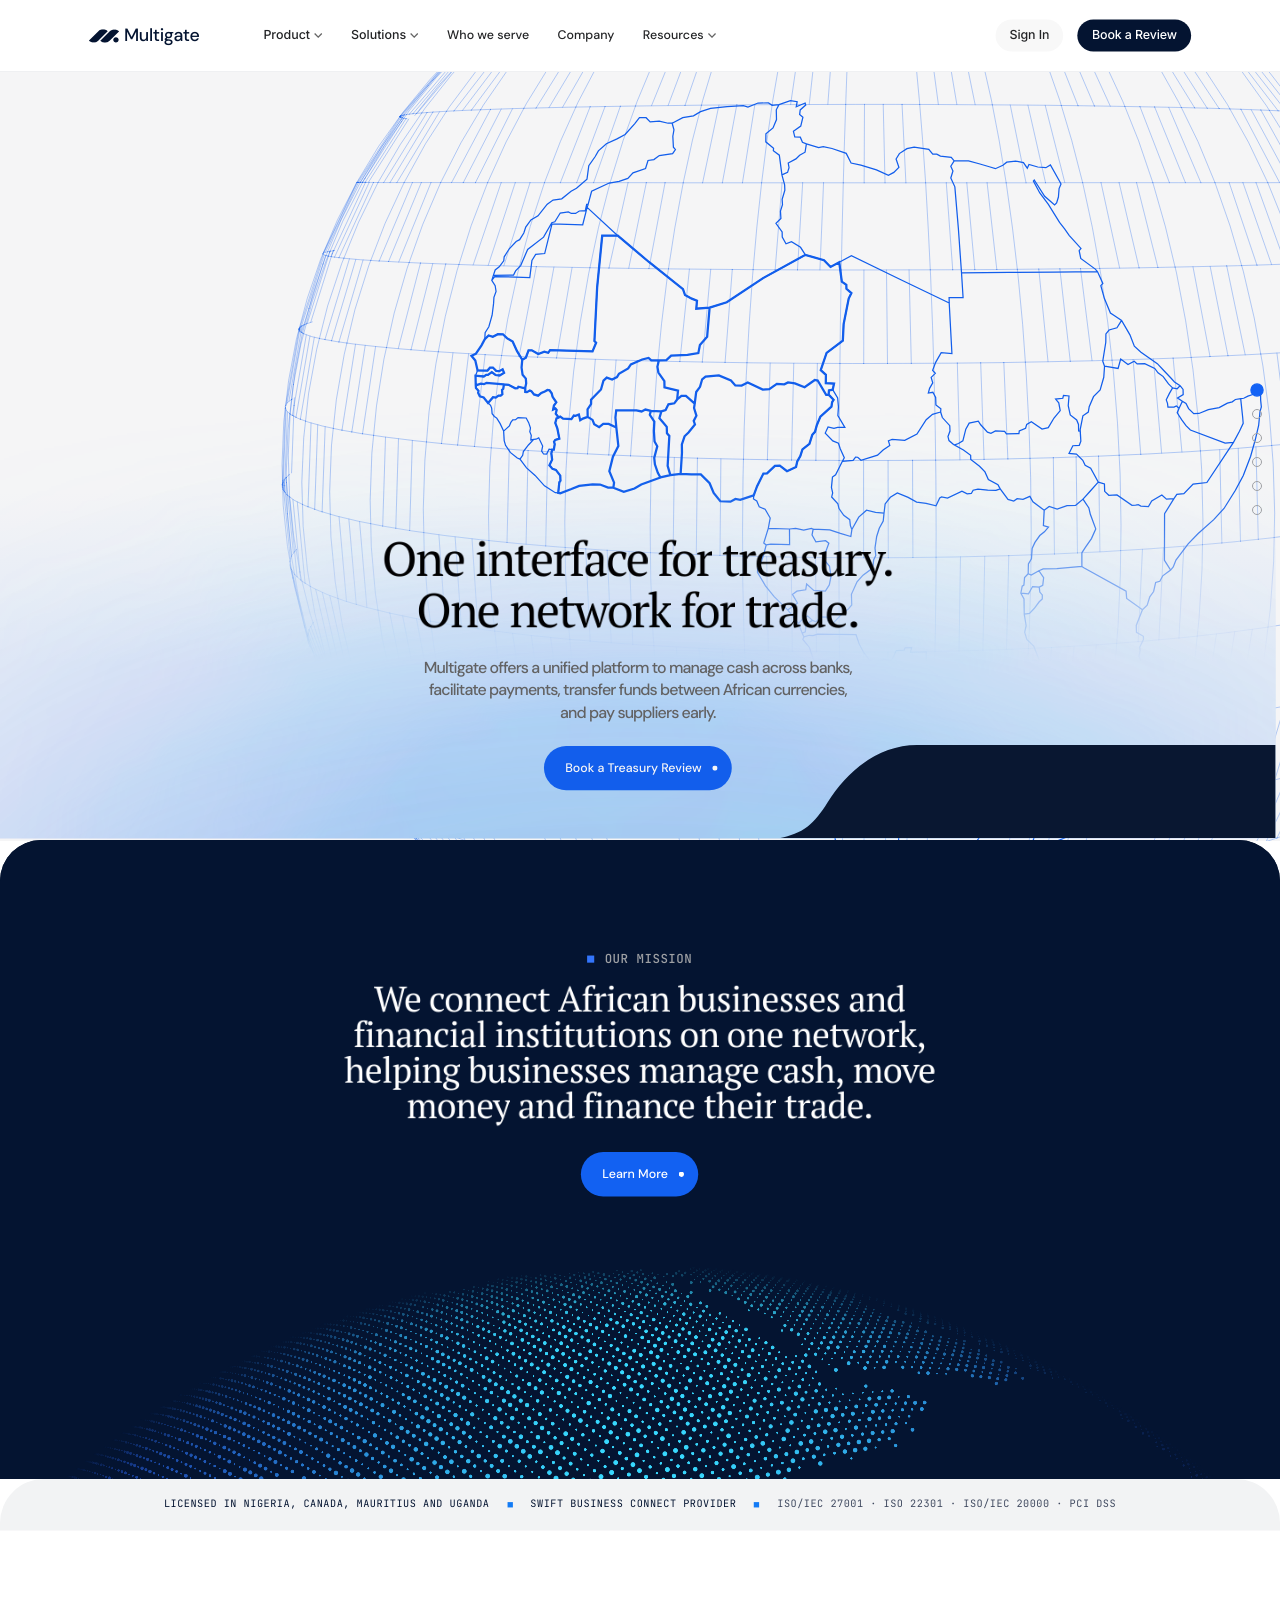
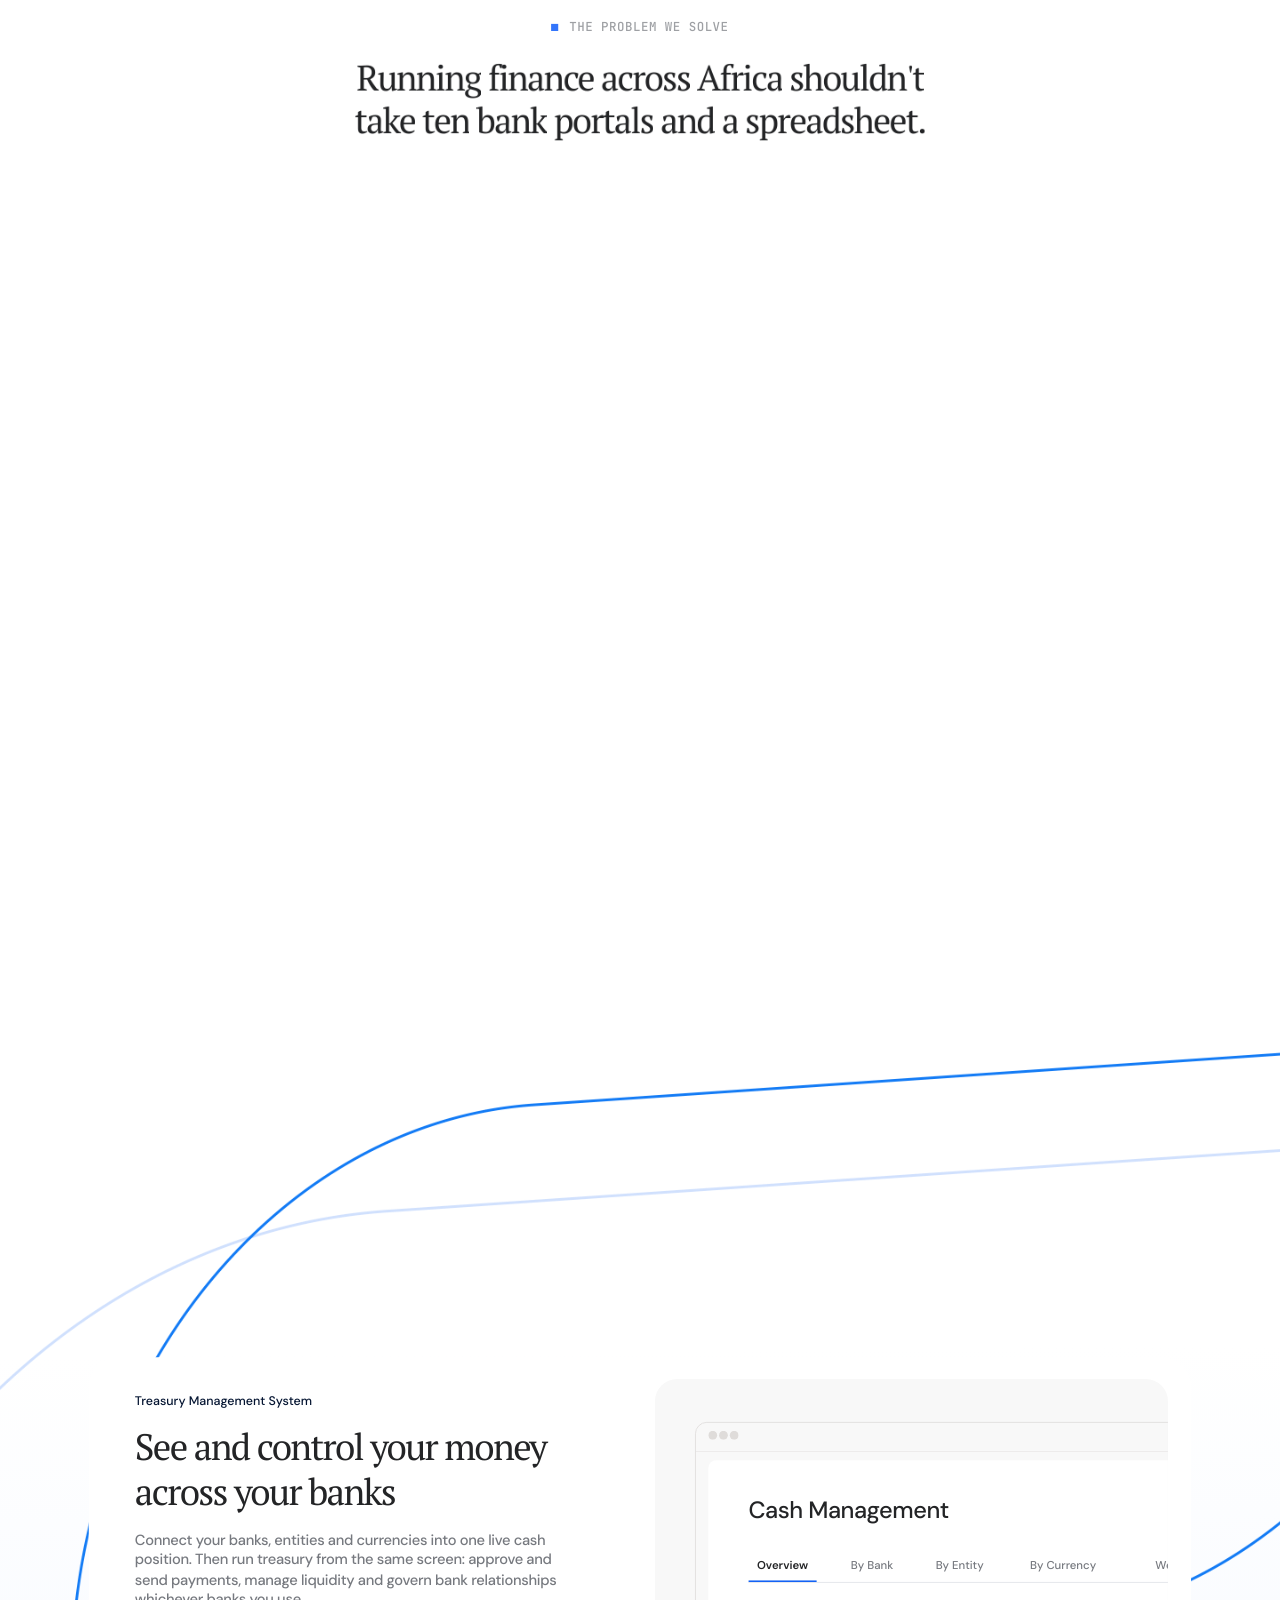
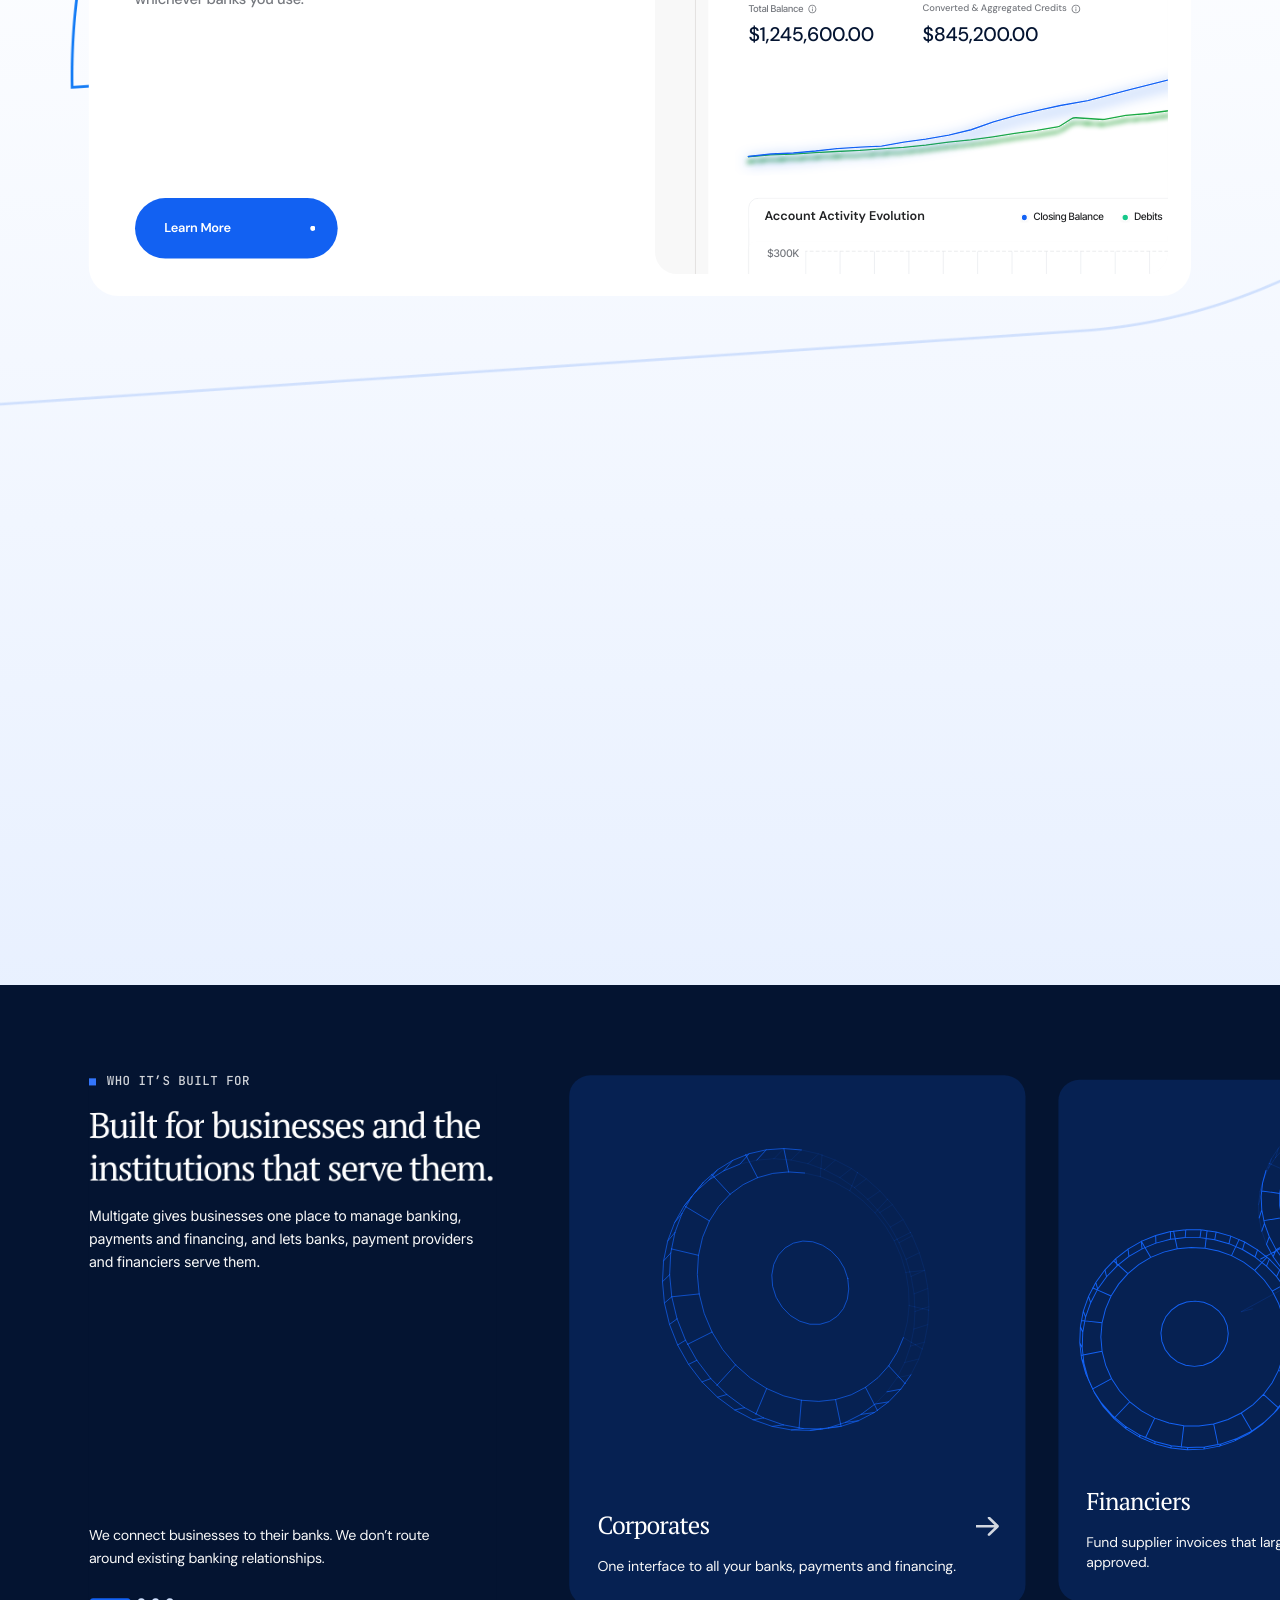
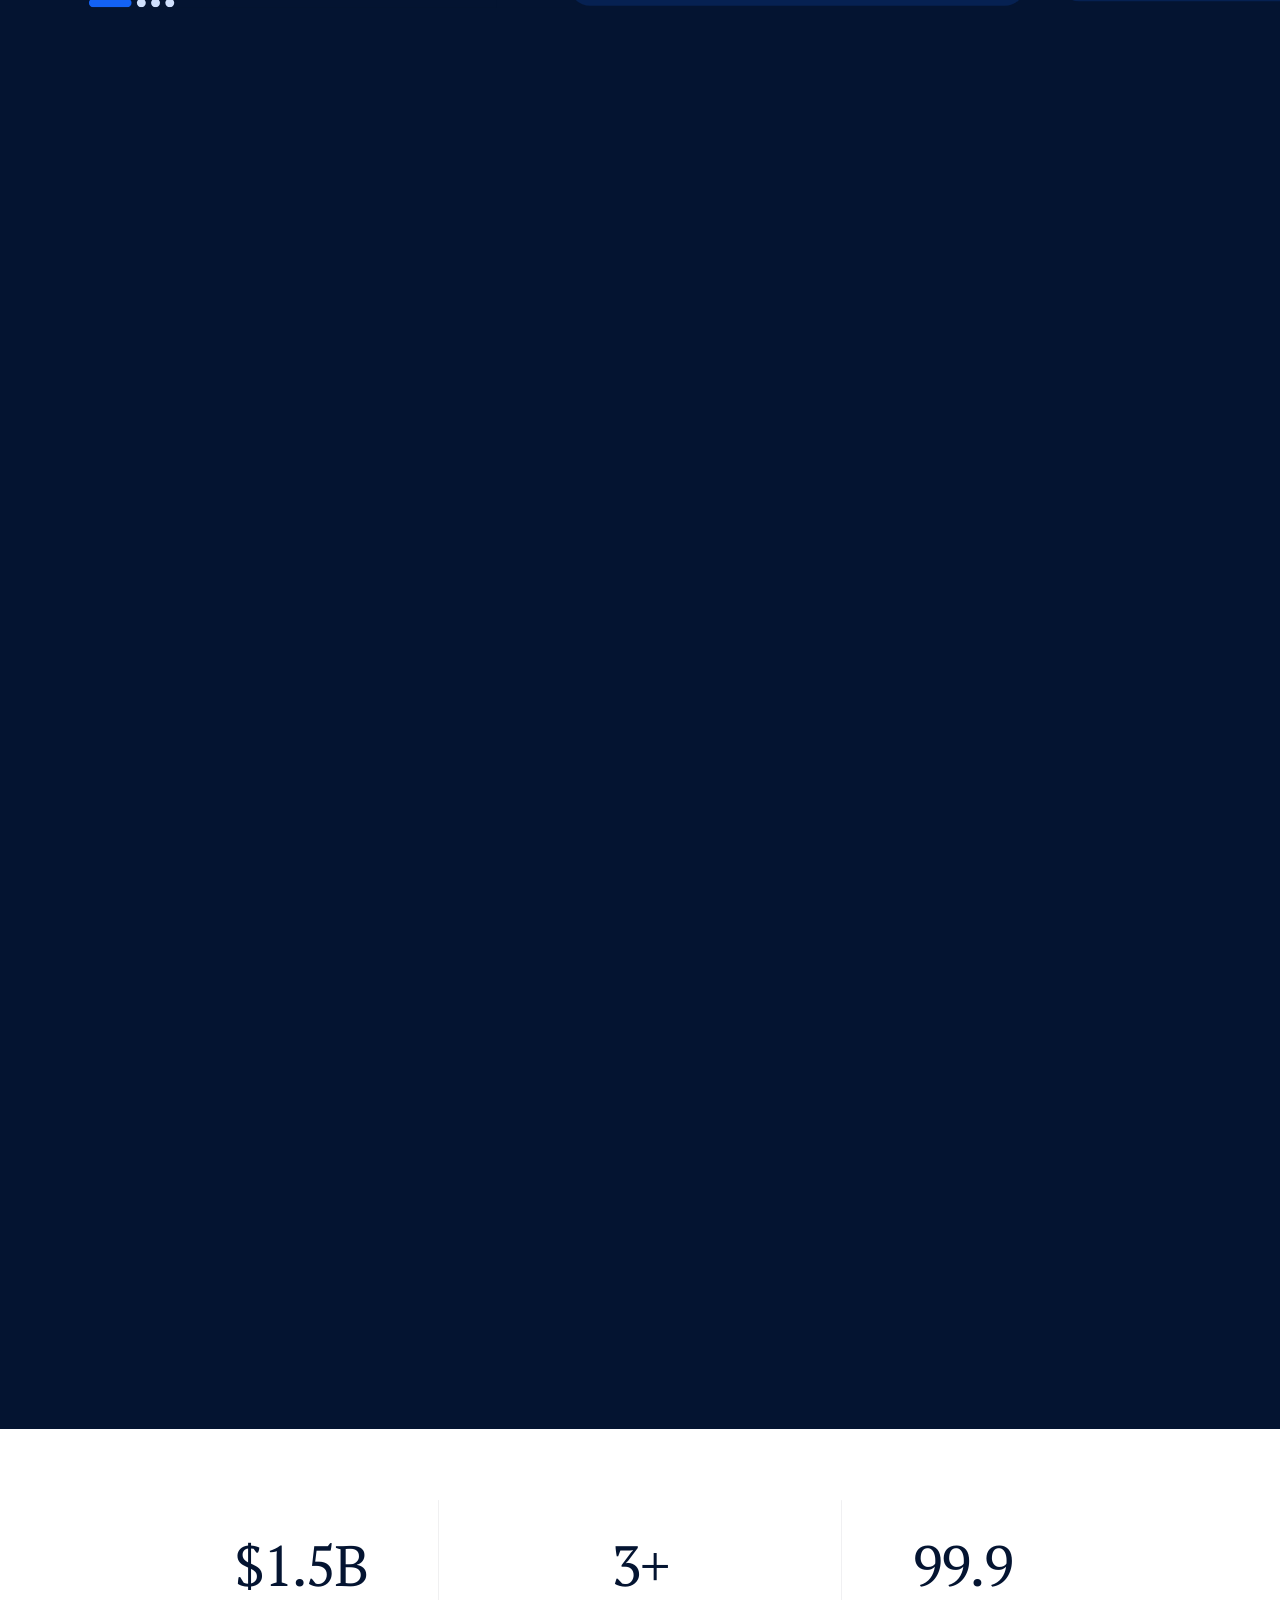
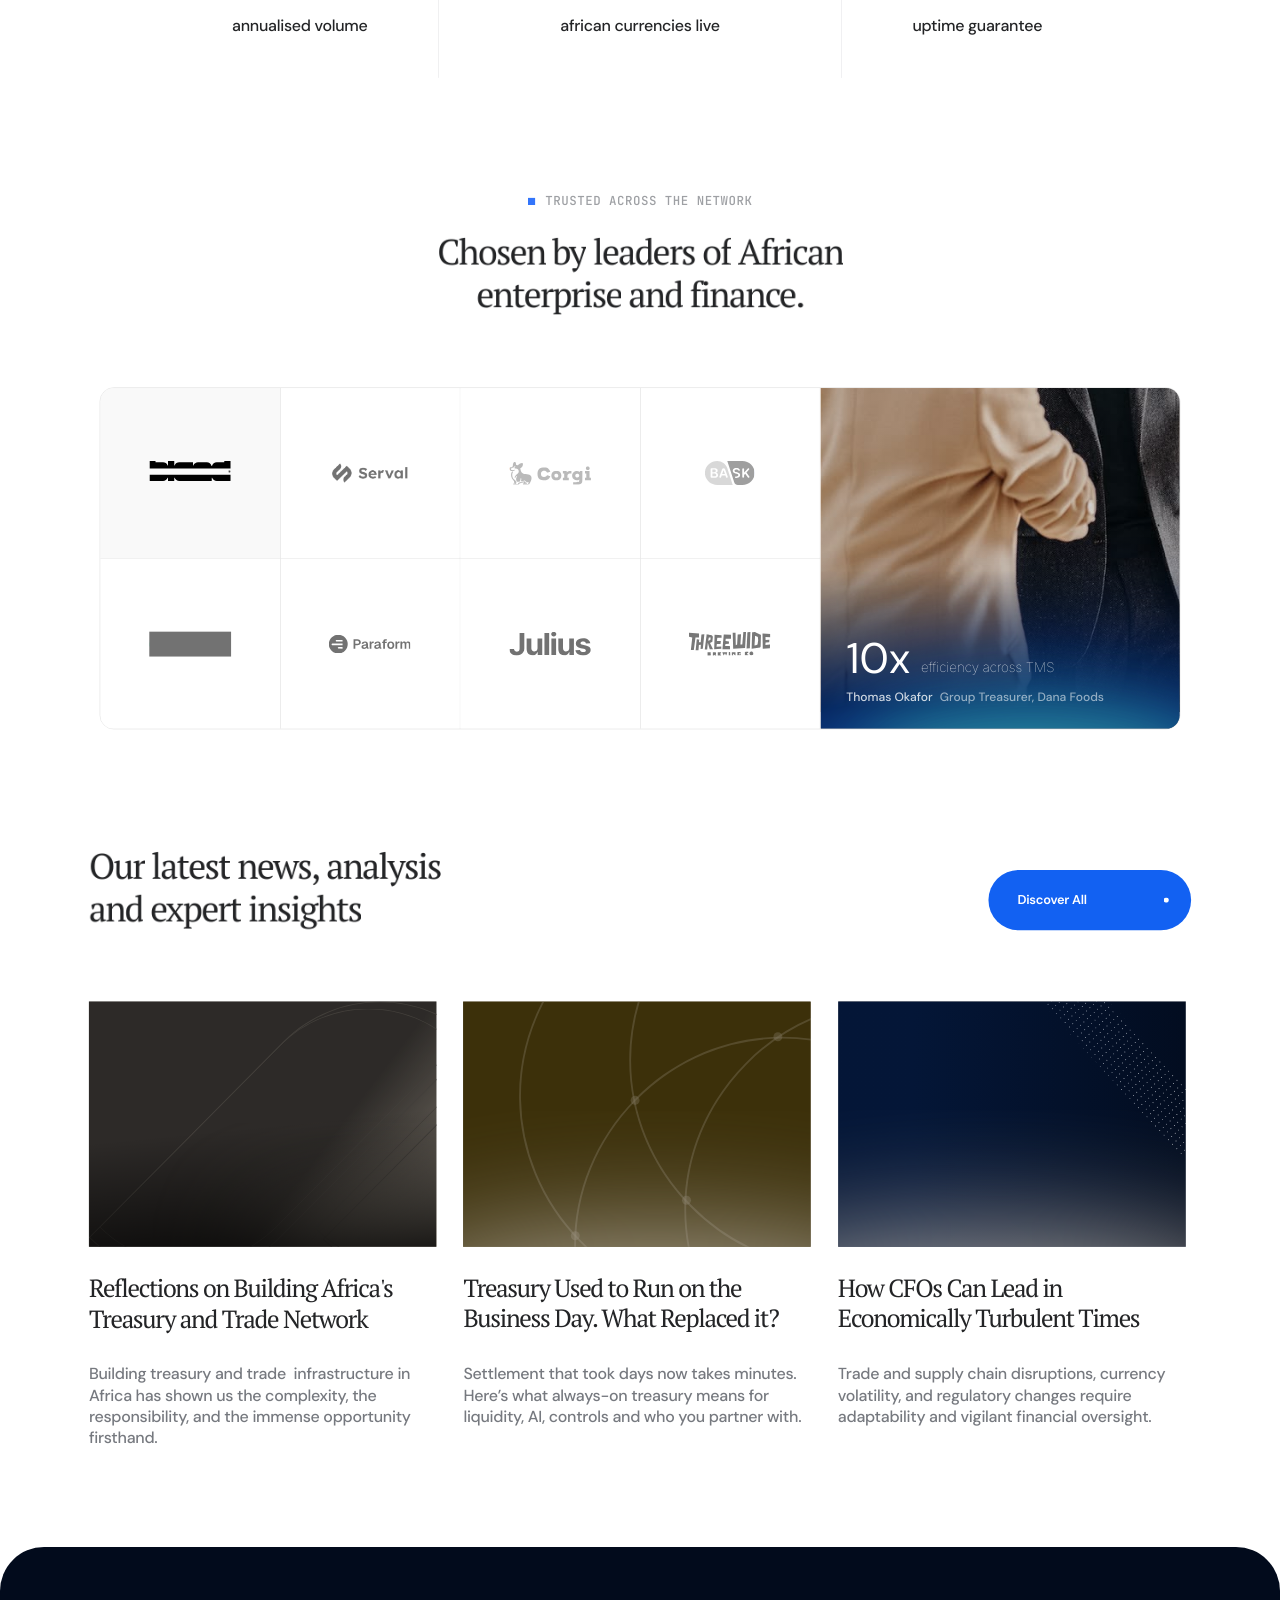
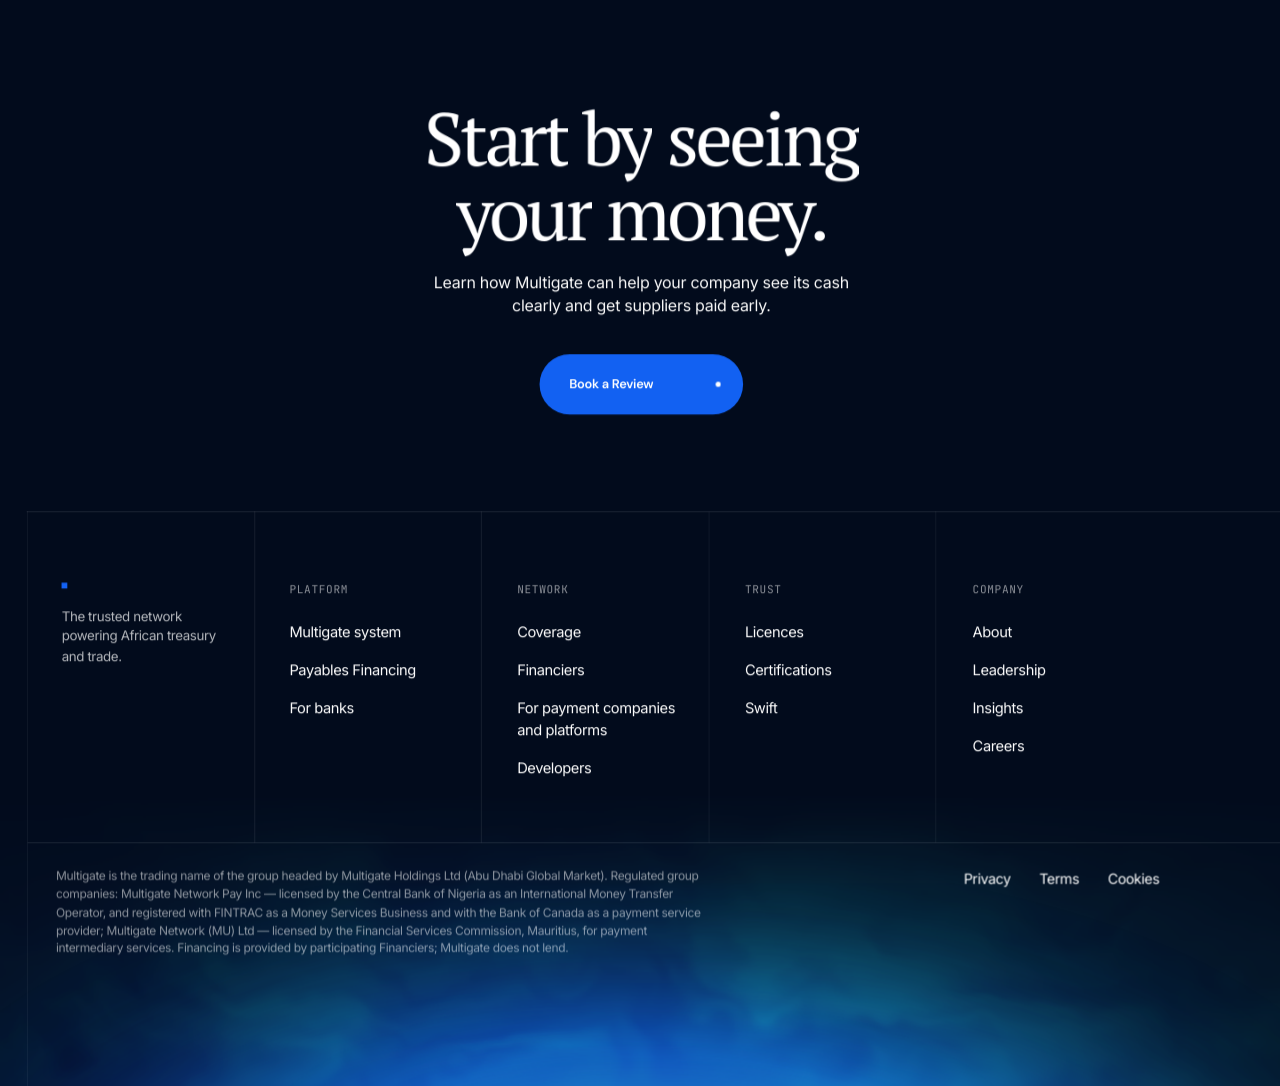
==== commit 6d5eb66d: "Add motion layer: intro, sticky section stacking, pinned horizontal scroll, scroll-linked morphs, te" ====
--- a/index.html
+++ b/index.html
@@ -7,6 +7,8 @@
 <meta name="description" content="One interface for treasury. One network for trade.">
 <link rel="stylesheet" href="assets/pf/fonts.css">
 <link rel="stylesheet" href="assets/pf/site.css">
+<link rel="stylesheet" href="assets/pf/motion.css">
+<script>document.documentElement.classList.add("pf-js")</script>
 </head>
 <body>
 <section id="header" class="pf-sec" style="--h:946px;background:#fff"><div class="pf-in" style="height:946px"><div class="bg-white relative size-full" data-name="Header Section">
@@ -255,6 +257,8 @@
 <section id="footer" class="pf-sec" style="--h:1281px;background:#020b1c"><div class="pf-in" style="height:1281px"><div class="relative size-full">
 <div class="absolute inset-[0_-10.8%_-14.91%_0]"><img alt="" class="absolute block inset-0 max-w-none size-full" src="assets/pf/footer-6f353.svg" /></div><div class="absolute inset-[44.12%_97.83%_-18.01%_2.11%]"><img alt="" class="absolute block inset-0 max-w-none size-full" src="assets/pf/footer-38629.svg" /></div><div class="absolute inset-[44.12%_-8.7%_-18.01%_108.63%]"><img alt="" class="absolute block inset-0 max-w-none size-full" src="assets/pf/footer-38629.svg" /></div><div class="absolute inset-[95.08%_-8.63%_4.84%_2.17%]"><img alt="" class="absolute block inset-0 max-w-none size-full" src="assets/pf/footer-0b321.svg" /></div><div class="absolute inset-[44.12%_80.06%_26.76%_19.87%]"><img alt="" class="absolute block inset-0 max-w-none size-full" src="assets/pf/footer-33a95.svg" /></div><div class="absolute inset-[50.37%_94.71%_49.09%_4.81%]"><img alt="" class="absolute block inset-0 max-w-none size-full" src="assets/pf/footer-d513a.svg" /></div><div class="absolute inset-[44.12%_62.33%_26.76%_37.6%]"><img alt="" class="absolute block inset-0 max-w-none size-full" src="assets/pf/footer-33a95.svg" /></div><div class="absolute inset-[44.12%_44.61%_26.76%_55.33%]"><img alt="" class="absolute block inset-0 max-w-none size-full" src="assets/pf/footer-33a95.svg" /></div><div class="absolute inset-[44.12%_26.88%_26.76%_73.05%]"><img alt="" class="absolute block inset-0 max-w-none size-full" src="assets/pf/footer-33a95.svg" /></div><div class="absolute inset-[73.15%_-8.66%_26.78%_2.15%]"><img alt="" class="absolute block inset-0 max-w-none size-full" src="assets/pf/footer-8ec9f.svg" /></div><div class="absolute inset-[99.91%_-8.63%_0.01%_2.17%]"><img alt="" class="absolute block inset-0 max-w-none size-full" src="assets/pf/footer-0b321.svg" /></div><div class="absolute inset-[44.11%_0_55.82%_2.08%]"><img alt="" class="absolute block inset-0 max-w-none size-full" src="assets/pf/footer-ad2d3.svg" /></div><p class="absolute font-['Inter'] fw-400 font-normal leading-[22.5px] left-[69.4px] not-italic text-[15px] text-[rgba(255,255,255,0.7)] top-[671.5px] tracking-[-0.445px] w-[201.2px]">The trusted network powering African treasury and trade.</p><p class="absolute font-['JetBrains_Mono'] fw-400 font-normal leading-[18.8px] left-[325.6px] text-[12.5px] text-[rgba(255,255,255,0.55)] top-[644.3px] tracking-[0.75px] uppercase whitespace-nowrap">Platform</p><p class="absolute font-['Inter'] fw-400 font-normal leading-[24.8px] left-[325.6px] not-italic text-[#fcfcfc] text-[16.5px] top-[688.6px] tracking-[-0.481px] whitespace-nowrap">Multigate system</p><p class="absolute font-['Inter'] fw-400 font-normal leading-[24.8px] left-[325.6px] not-italic text-[#fcfcfc] text-[16.5px] top-[731.3px] tracking-[-0.481px] whitespace-nowrap">Payables Financing</p><p class="absolute font-['Inter'] fw-400 font-normal leading-[24.8px] left-[325.6px] not-italic text-[#fcfcfc] text-[16.5px] top-[774.1px] tracking-[-0.481px] whitespace-nowrap">For banks</p><p class="absolute font-['JetBrains_Mono'] fw-400 font-normal leading-[18.8px] left-[581.8px] text-[12.5px] text-[rgba(255,255,255,0.55)] top-[644.3px] tracking-[0.75px] uppercase whitespace-nowrap">Network</p><p class="absolute font-['Inter'] fw-400 font-normal leading-[24.8px] left-[581.8px] not-italic text-[#fcfcfc] text-[16.5px] top-[688.6px] tracking-[-0.481px] whitespace-nowrap">Coverage</p><p class="absolute font-['Inter'] fw-400 font-normal leading-[24.8px] left-[581.8px] not-italic text-[#fcfcfc] text-[16.5px] top-[731.3px] tracking-[-0.481px] whitespace-nowrap">Financiers</p><p class="absolute font-['Inter'] fw-400 font-normal leading-[24.8px] left-[581.8px] not-italic text-[#fcfcfc] text-[16.5px] top-[774.1px] tracking-[-0.481px] w-[201.2px]">For payment companies and platforms</p><p class="absolute font-['Inter'] fw-400 font-normal leading-[24.8px] left-[581.8px] not-italic text-[#fcfcfc] text-[16.5px] top-[841.6px] tracking-[-0.481px] whitespace-nowrap">Developers</p><p class="absolute font-['JetBrains_Mono'] fw-400 font-normal leading-[18.8px] left-[838px] text-[12.5px] text-[rgba(255,255,255,0.55)] top-[644.3px] tracking-[0.75px] uppercase whitespace-nowrap">Trust</p><p class="absolute font-['Inter'] fw-400 font-normal leading-[24.8px] left-[838px] not-italic text-[#fcfcfc] text-[16.5px] top-[688.6px] tracking-[-0.481px] whitespace-nowrap">Licences</p><p class="absolute font-['Inter'] fw-400 font-normal leading-[24.8px] left-[838px] not-italic text-[#fcfcfc] text-[16.5px] top-[731.3px] tracking-[-0.481px] whitespace-nowrap">Certifications</p><p class="absolute font-['Inter'] fw-400 font-normal leading-[24.8px] left-[838px] not-italic text-[#fcfcfc] text-[16.5px] top-[774.1px] tracking-[-0.481px] whitespace-nowrap">Swift</p><p class="absolute font-['JetBrains_Mono'] fw-400 font-normal leading-[18.8px] left-[1094.2px] text-[12.5px] text-[rgba(255,255,255,0.55)] top-[644.3px] tracking-[0.75px] uppercase whitespace-nowrap">Company</p><p class="absolute font-['Inter'] fw-400 font-normal leading-[24.8px] left-[1094.2px] not-italic text-[#fcfcfc] text-[16.5px] top-[688.6px] tracking-[-0.481px] whitespace-nowrap">About</p><p class="absolute font-['Inter'] fw-400 font-normal leading-[24.8px] left-[1094.2px] not-italic text-[#fcfcfc] text-[16.5px] top-[731.3px] tracking-[-0.481px] whitespace-nowrap">Leadership</p><p class="absolute font-['Inter'] fw-400 font-normal leading-[24.8px] left-[1094.2px] not-italic text-[#fcfcfc] text-[16.5px] top-[774.1px] tracking-[-0.481px] whitespace-nowrap">Insights</p><p class="absolute font-['Inter'] fw-400 font-normal leading-[24.8px] left-[1094.2px] not-italic text-[#fcfcfc] text-[16.5px] top-[816.8px] tracking-[-0.481px] whitespace-nowrap">Careers</p><p class="absolute font-['Inter'] fw-400 font-normal leading-[24px] left-[1084.2px] not-italic text-[16px] text-white top-[966px] tracking-[-0.469px] whitespace-pre">Privacy        Terms        Cookies</p><p class="absolute font-['Inter'] fw-400 font-normal leading-[20.3px] left-[63px] not-italic text-[13.5px] text-[rgba(255,255,255,0.55)] top-[966px] tracking-[-0.409px] w-[736px]">Multigate is the trading name of the group headed by Multigate Holdings Ltd (Abu Dhabi Global Market). Regulated group companies: Multigate Network Pay Inc — licensed by the Central Bank of Nigeria as an International Money Transfer Operator, and registered with FINTRAC as a Money Services Business and with the Bank of Canada as a payment service provider; Multigate Network (MU) Ltd — licensed by the Financial Services Commission, Mauritius, for payment intermediary services. Financing is provided by participating Financiers; Multigate does not lend.</p><div class="absolute content-stretch flex flex-col gap-[40px] items-center left-[432px] top-[104px] w-[579px]"><div class="content-stretch flex flex-col gap-[24px] items-center leading-[0] not-italic relative shrink-0 text-center w-full"><div class="flex flex-col font-['PT_Serif'] fw-400 justify-center min-w-full relative shrink-0 text-[84px] text-white tracking-[-4px] w-[min-content]"><p class="leading-[84px]">Start by seeing your money.</p></div><div class="flex flex-col font-['Inter'] fw-400 font-normal justify-center relative shrink-0 text-[18px] text-[#f8f8f8] tracking-[-0.32px] w-[469px]"><p class="leading-[26px]">Learn how Multigate can help your company see its cash clearly and get suppliers paid early.</p></div></div><div class="bg-[#1261f2] content-stretch flex items-center justify-between overflow-clip pl-[33.072px] pr-[24.804px] py-[24.804px] relative rounded-[206.701px] shrink-0 w-[228.404px]"><p class="font-['DM_Sans'] fw-600 font-semibold leading-[normal] relative shrink-0 text-[14.469px] text-white tracking-[-0.2894px] whitespace-nowrap" style="font-variation-settings:'opsz' 14">Book a Review</p><div class="relative shrink-0 size-[6.201px]"><img alt="" class="absolute block inset-0 max-w-none size-full" src="assets/pf/footer-9c081.svg" /></div></div></div><div class="absolute h-[520px] left-[72px] top-[1163px] w-[1300px]"><div class="absolute inset-[-34.62%_-15.38%_-42.31%_-15.38%]"><img alt="" class="block max-w-none size-full" src="assets/pf/footer-20e0b.svg" /></div></div><p class="absolute font-['JetBrains_Mono'] fw-400 font-normal leading-[16.9px] left-[59.4px] text-[12.5px] text-[rgba(255,255,255,0.62)] top-[1240px] tracking-[0.75px] uppercase whitespace-nowrap">Copyright © 2026 Multigate Holdings Ltd</p>
     </div></div></section>
+<script src="assets/landmask.js"></script>
 <script src="assets/pf/pf.js"></script>
+<script src="assets/pf/motion.js"></script>
 </body>
 </html>
--- a/assets/pf/site.css
+++ b/assets/pf/site.css
@@ -1 +1 @@
-*,:after,:before{--tw-border-spacing-x:0;--tw-border-spacing-y:0;--tw-translate-x:0;--tw-translate-y:0;--tw-rotate:0;--tw-skew-x:0;--tw-skew-y:0;--tw-scale-x:1;--tw-scale-y:1;--tw-pan-x: ;--tw-pan-y: ;--tw-pinch-zoom: ;--tw-scroll-snap-strictness:proximity;--tw-gradient-from-position: ;--tw-gradient-via-position: ;--tw-gradient-to-position: ;--tw-ordinal: ;--tw-slashed-zero: ;--tw-numeric-figure: ;--tw-numeric-spacing: ;--tw-numeric-fraction: ;--tw-ring-inset: ;--tw-ring-offset-width:0px;--tw-ring-offset-color:#fff;--tw-ring-color:rgba(59,130,246,.5);--tw-ring-offset-shadow:0 0 #0000;--tw-ring-shadow:0 0 #0000;--tw-shadow:0 0 #0000;--tw-shadow-colored:0 0 #0000;--tw-blur: ;--tw-brightness: ;--tw-contrast: ;--tw-grayscale: ;--tw-hue-rotate: ;--tw-invert: ;--tw-saturate: ;--tw-sepia: ;--tw-drop-shadow: ;--tw-backdrop-blur: ;--tw-backdrop-brightness: ;--tw-backdrop-contrast: ;--tw-backdrop-grayscale: ;--tw-backdrop-hue-rotate: ;--tw-backdrop-invert: ;--tw-backdrop-opacity: ;--tw-backdrop-saturate: ;--tw-backdrop-sepia: ;--tw-contain-size: ;--tw-contain-layout: ;--tw-contain-paint: ;--tw-contain-style: }::backdrop{--tw-border-spacing-x:0;--tw-border-spacing-y:0;--tw-translate-x:0;--tw-translate-y:0;--tw-rotate:0;--tw-skew-x:0;--tw-skew-y:0;--tw-scale-x:1;--tw-scale-y:1;--tw-pan-x: ;--tw-pan-y: ;--tw-pinch-zoom: ;--tw-scroll-snap-strictness:proximity;--tw-gradient-from-position: ;--tw-gradient-via-position: ;--tw-gradient-to-position: ;--tw-ordinal: ;--tw-slashed-zero: ;--tw-numeric-figure: ;--tw-numeric-spacing: ;--tw-numeric-fraction: ;--tw-ring-inset: ;--tw-ring-offset-width:0px;--tw-ring-offset-color:#fff;--tw-ring-color:rgba(59,130,246,.5);--tw-ring-offset-shadow:0 0 #0000;--tw-ring-shadow:0 0 #0000;--tw-shadow:0 0 #0000;--tw-shadow-colored:0 0 #0000;--tw-blur: ;--tw-brightness: ;--tw-contrast: ;--tw-grayscale: ;--tw-hue-rotate: ;--tw-invert: ;--tw-saturate: ;--tw-sepia: ;--tw-drop-shadow: ;--tw-backdrop-blur: ;--tw-backdrop-brightness: ;--tw-backdrop-contrast: ;--tw-backdrop-grayscale: ;--tw-backdrop-hue-rotate: ;--tw-backdrop-invert: ;--tw-backdrop-opacity: ;--tw-backdrop-saturate: ;--tw-backdrop-sepia: ;--tw-contain-size: ;--tw-contain-layout: ;--tw-contain-paint: ;--tw-contain-style: }/*! tailwindcss v3.4.17 | MIT License | https://tailwindcss.com*/*,:after,:before{box-sizing:border-box;border:0 solid #e5e7eb}:after,:before{--tw-content:""}:host,html{line-height:1.5;-webkit-text-size-adjust:100%;-moz-tab-size:4;-o-tab-size:4;tab-size:4;font-family:ui-sans-serif,system-ui,sans-serif,Apple Color Emoji,Segoe UI Emoji,Segoe UI Symbol,Noto Color Emoji;font-feature-settings:normal;font-variation-settings:normal;-webkit-tap-highlight-color:transparent}body{margin:0;line-height:inherit}hr{height:0;color:inherit;border-top-width:1px}abbr:where([title]){-webkit-text-decoration:underline dotted;text-decoration:underline dotted}h1,h2,h3,h4,h5,h6{font-size:inherit;font-weight:inherit}a{color:inherit;text-decoration:inherit}b,strong{font-weight:bolder}code,kbd,pre,samp{font-family:ui-monospace,SFMono-Regular,Menlo,Monaco,Consolas,Liberation Mono,Courier New,monospace;font-feature-settings:normal;font-variation-settings:normal;font-size:1em}small{font-size:80%}sub,sup{font-size:75%;line-height:0;position:relative;vertical-align:baseline}sub{bottom:-.25em}sup{top:-.5em}table{text-indent:0;border-color:inherit;border-collapse:collapse}button,input,optgroup,select,textarea{font-family:inherit;font-feature-settings:inherit;font-variation-settings:inherit;font-size:100%;font-weight:inherit;line-height:inherit;letter-spacing:inherit;color:inherit;margin:0;padding:0}button,select{text-transform:none}button,input:where([type=button]),input:where([type=reset]),input:where([type=submit]){-webkit-appearance:button;background-color:transparent;background-image:none}:-moz-focusring{outline:auto}:-moz-ui-invalid{box-shadow:none}progress{vertical-align:baseline}::-webkit-inner-spin-button,::-webkit-outer-spin-button{height:auto}[type=search]{-webkit-appearance:textfield;outline-offset:-2px}::-webkit-search-decoration{-webkit-appearance:none}::-webkit-file-upload-button{-webkit-appearance:button;font:inherit}summary{display:list-item}blockquote,dd,dl,figure,h1,h2,h3,h4,h5,h6,hr,p,pre{margin:0}fieldset{margin:0}fieldset,legend{padding:0}menu,ol,ul{list-style:none;margin:0;padding:0}dialog{padding:0}textarea{resize:vertical}input::-moz-placeholder,textarea::-moz-placeholder{opacity:1;color:#9ca3af}input::placeholder,textarea::placeholder{opacity:1;color:#9ca3af}[role=button],button{cursor:pointer}:disabled{cursor:default}audio,canvas,embed,iframe,img,object,svg,video{display:block;vertical-align:middle}img,video{max-width:100%;height:auto}[hidden]:where(:not([hidden=until-found])){display:none}.pointer-events-none{pointer-events:none}.absolute{position:absolute}.relative{position:relative}.inset-0{inset:0}.inset-\[-0\.11\%_-0\.18\%_-0\.15\%_-0\.18\%\]{inset:-.11% -.18% -.15% -.18%}.inset-\[-0\.13\%_0_-0\.19\%_-0\.12\%\]{inset:-.13% 0 -.19% -.12%}.inset-\[-0\.15\%_0_0_-0\.18\%\]{inset:-.15% 0 0 -.18%}.inset-\[-0\.31\%_-0\.17\%_-0\.31\%_-0\.16\%\]{inset:-.31% -.17% -.31% -.16%}.inset-\[-0\.85px_0_0_0\]{inset:-.85px 0 0 0}.inset-\[-1\.52px_0_0_0\]{inset:-1.52px 0 0 0}.inset-\[-1\.5px_0_0_0\]{inset:-1.5px 0 0 0}.inset-\[-1\.85\%_-1\.25\%\]{inset:-1.85% -1.25%}.inset-\[-11\.05px_-6\.25\%_-11\.05px_0\]{inset:-11.05px -6.25% -11.05px 0}.inset-\[-159\.24\%_-46\.77\%\]{inset:-159.24% -46.77%}.inset-\[-18\.99\%_-10\.89\%_-267\.45\%_-10\.9\%\]{inset:-18.99% -10.89% -267.45% -10.9%}.inset-\[-1px_0_0_0\]{inset:-1px 0 0 0}.inset-\[-2\%_8\.4\%\]{inset:-2% 8.4%}.inset-\[-2px_0_0_0\]{inset:-2px 0 0 0}.inset-\[-34\.62\%_-15\.38\%_-42\.31\%_-15\.38\%\]{inset:-34.62% -15.38% -42.31% -15.38%}.inset-\[-38\.46\%_-15\.38\%\]{inset:-38.46% -15.38%}.inset-\[-57\.28\%_0_-0\.97\%_0\]{inset:-57.28% 0 -.97% 0}.inset-\[-59\.09\%_-20\.31\%\]{inset:-59.09% -20.31%}.inset-\[-8\.39\%_-2\.66\%_-17\.43\%_-2\.66\%\]{inset:-8.39% -2.66% -17.43% -2.66%}.inset-\[0\.37\%_0\]{inset:.37% 0}.inset-\[0_-0\.12\%_0_0\]{inset:0 -.12% 0 0}.inset-\[0_-0\.16px\]{inset:0 -.16px}.inset-\[0_-10\.8\%_-14\.91\%_0\]{inset:0 -10.8% -14.91% 0}.inset-\[0_0_0\.01\%_0\]{inset:0 0 .01% 0}.inset-\[10\.17\%_70\.18\%_68\.98\%_8\.23\%\]{inset:10.17% 70.18% 68.98% 8.23%}.inset-\[10\.63\%_70\.36\%_69\.98\%_9\.07\%\]{inset:10.63% 70.36% 69.98% 9.07%}.inset-\[12\.8\%_0_-12\.8\%_0\]{inset:12.8% 0 -12.8% 0}.inset-\[29\.78\%_70\.98\%_65\.34\%_12\.52\%\]{inset:29.78% 70.98% 65.34% 12.52%}.inset-\[30\.53\%_80\.14\%_67\.7\%_16\.42\%\]{inset:30.53% 80.14% 67.7% 16.42%}.inset-\[31\.03\%_76\.39\%_66\.59\%_23\.61\%\]{inset:31.03% 76.39% 66.59% 23.61%}.inset-\[31\.22\%_72\.09\%_66\.82\%_25\.71\%\]{inset:31.22% 72.09% 66.82% 25.71%}.inset-\[31\.37\%_84\.36\%_66\.94\%_13\.61\%\]{inset:31.37% 84.36% 66.94% 13.61%}.inset-\[31\.37\%_84\.39\%_66\.94\%_13\.61\%\]{inset:31.37% 84.39% 66.94% 13.61%}.inset-\[32\.47\%_80\.29\%_66\.36\%_16\.42\%\]{inset:32.47% 80.29% 66.36% 16.42%}.inset-\[34\.66\%_48\.97\%_40\.54\%_29\.02\%\]{inset:34.66% 48.97% 40.54% 29.02%}.inset-\[36\.77\%_32\.48\%_58\.36\%_51\.02\%\]{inset:36.77% 32.48% 58.36% 51.02%}.inset-\[37\.52\%_41\.63\%_60\.72\%_54\.92\%\]{inset:37.52% 41.63% 60.72% 54.92%}.inset-\[38\.02\%_37\.88\%_59\.61\%_62\.12\%\]{inset:38.02% 37.88% 59.61% 62.12%}.inset-\[38\.21\%_33\.58\%_59\.83\%_64\.22\%\]{inset:38.21% 33.58% 59.83% 64.22%}.inset-\[38\.36\%_45\.85\%_59\.95\%_52\.13\%\]{inset:38.36% 45.85% 59.95% 52.13%}.inset-\[38\.36\%_45\.88\%_59\.95\%_52\.12\%\]{inset:38.36% 45.88% 59.95% 52.12%}.inset-\[39\.46\%_41\.78\%_59\.37\%_54\.92\%\]{inset:39.46% 41.78% 59.37% 54.92%}.inset-\[39\.72\%_56\.92\%_52\.36\%_31\.97\%\]{inset:39.72% 56.92% 52.36% 31.97%}.inset-\[44\.11\%_0_55\.82\%_2\.08\%\]{inset:44.11% 0 55.82% 2.08%}.inset-\[44\.12\%_-8\.7\%_-18\.01\%_108\.63\%\]{inset:44.12% -8.7% -18.01% 108.63%}.inset-\[44\.12\%_26\.88\%_26\.76\%_73\.05\%\]{inset:44.12% 26.88% 26.76% 73.05%}.inset-\[44\.12\%_44\.61\%_26\.76\%_55\.33\%\]{inset:44.12% 44.61% 26.76% 55.33%}.inset-\[44\.12\%_62\.33\%_26\.76\%_37\.6\%\]{inset:44.12% 62.33% 26.76% 37.6%}.inset-\[44\.12\%_80\.06\%_26\.76\%_19\.87\%\]{inset:44.12% 80.06% 26.76% 19.87%}.inset-\[44\.12\%_97\.83\%_-18\.01\%_2\.11\%\]{inset:44.12% 97.83% -18.01% 2.11%}.inset-\[49\.89\%_64\.91\%_45\.24\%_18\.59\%\]{inset:49.89% 64.91% 45.24% 18.59%}.inset-\[50\.37\%_94\.71\%_49\.09\%_4\.81\%\]{inset:50.37% 94.71% 49.09% 4.81%}.inset-\[50\.64\%_74\.07\%_47\.6\%_22\.48\%\]{inset:50.64% 74.07% 47.6% 22.48%}.inset-\[51\.14\%_70\.31\%_46\.49\%_29\.69\%\]{inset:51.14% 70.31% 46.49% 29.69%}.inset-\[51\.33\%_66\.02\%_46\.72\%_31\.79\%\]{inset:51.33% 66.02% 46.72% 31.79%}.inset-\[51\.48\%_78\.31\%_46\.8\%_19\.69\%\]{inset:51.48% 78.31% 46.8% 19.69%}.inset-\[51\.48\%_78\.31\%_46\.83\%_19\.69\%\]{inset:51.48% 78.31% 46.83% 19.69%}.inset-\[52\.43\%_2\.01\%_-0\.97\%_2\.03\%\]{inset:52.43% 2.01% -.97% 2.03%}.inset-\[52\.43\%_9\.73\%_-0\.26\%_2\.1\%\]{inset:52.43% 9.73% -.26% 2.1%}.inset-\[52\.57\%_75\.16\%_46\.25\%_22\.48\%\]{inset:52.57% 75.16% 46.25% 22.48%}.inset-\[59\.46\%_53\.17\%_35\.67\%_30\.33\%\]{inset:59.46% 53.17% 35.67% 30.33%}.inset-\[6\.92\%_0_5\.8\%_0\]{inset:6.92% 0 5.8% 0}.inset-\[60\.21\%_61\.07\%_38\.03\%_34\.23\%\]{inset:60.21% 61.07% 38.03% 34.23%}.inset-\[60\.71\%_58\.57\%_36\.92\%_41\.43\%\]{inset:60.71% 58.57% 36.92% 41.43%}.inset-\[60\.89\%_54\.27\%_37\.15\%_43\.53\%\]{inset:60.89% 54.27% 37.15% 43.53%}.inset-\[61\.05\%_66\.55\%_37\.26\%_31\.43\%\]{inset:61.05% 66.55% 37.26% 31.43%}.inset-\[61\.05\%_66\.57\%_37\.26\%_31\.43\%\]{inset:61.05% 66.57% 37.26% 31.43%}.inset-\[62\.14\%_59\.81\%_36\.68\%_34\.23\%\]{inset:62.14% 59.81% 36.68% 34.23%}.inset-\[73\.15\%_-8\.66\%_26\.78\%_2\.15\%\]{inset:73.15% -8.66% 26.78% 2.15%}.inset-\[95\.08\%_-8\.63\%_4\.84\%_2\.17\%\]{inset:95.08% -8.63% 4.84% 2.17%}.inset-\[99\.91\%_-8\.63\%_0\.01\%_2\.17\%\]{inset:99.91% -8.63% .01% 2.17%}.bottom-0{bottom:0}.bottom-1\/4{bottom:25%}.bottom-\[-10\.78px\]{bottom:-10.78px}.bottom-\[0\.37px\]{bottom:.37px}.bottom-\[17\.75px\]{bottom:17.75px}.bottom-\[3\.94px\]{bottom:3.94px}.bottom-\[48px\]{bottom:48px}.left-0{left:0}.left-1\/2{left:50%}.left-\[-0\.85px\]{left:-.85px}.left-\[-117px\]{left:-117px}.left-\[-138px\]{left:-138px}.left-\[-169\.18px\]{left:-169.18px}.left-\[-19px\]{left:-19px}.left-\[-35\.9px\]{left:-35.9px}.left-\[-428px\]{left:-428px}.left-\[-67\.38px\]{left:-67.38px}.left-\[-88\.75px\]{left:-88.75px}.left-\[0px\]{left:0}.left-\[1\.69px\]{left:1.69px}.left-\[103px\]{left:103px}.left-\[1084\.2px\]{left:1084.2px}.left-\[1094\.2px\]{left:1094.2px}.left-\[10px\]{left:10px}.left-\[114px\]{left:114px}.left-\[129px\]{left:129px}.left-\[13\.37px\]{left:13.37px}.left-\[15\.5px\]{left:15.5px}.left-\[178px\]{left:178px}.left-\[183px\]{left:183px}.left-\[202\.5px\]{left:202.5px}.left-\[213px\]{left:213px}.left-\[215px\]{left:215px}.left-\[216\.86px\]{left:216.86px}.left-\[221px\]{left:221px}.left-\[230\.14px\]{left:230.14px}.left-\[276px\]{left:276px}.left-\[278\.28px\]{left:278.28px}.left-\[29px\]{left:29px}.left-\[302px\]{left:302px}.left-\[306\.35px\]{left:306.35px}.left-\[307\.94px\]{left:307.94px}.left-\[325\.6px\]{left:325.6px}.left-\[33px\]{left:33px}.left-\[354px\]{left:354px}.left-\[38\.1px\]{left:38.1px}.left-\[38\.29px\]{left:38.29px}.left-\[39px\]{left:39px}.left-\[40\.04px\]{left:40.04px}.left-\[405px\]{left:405px}.left-\[42\.28px\]{left:42.28px}.left-\[429px\]{left:429px}.left-\[42px\]{left:42px}.left-\[432px\]{left:432px}.left-\[44\.92px\]{left:44.92px}.left-\[45\.29px\]{left:45.29px}.left-\[45\.47px\]{left:45.47px}.left-\[48px\]{left:48px}.left-\[51\.68px\]{left:51.68px}.left-\[519\.93px\]{left:519.93px}.left-\[54\.49px\]{left:54.49px}.left-\[556\.07px\]{left:556.07px}.left-\[581\.8px\]{left:581.8px}.left-\[59\.4px\]{left:59.4px}.left-\[607\.5px\]{left:607.5px}.left-\[636\.64px\]{left:636.64px}.left-\[63px\]{left:63px}.left-\[69\.4px\]{left:69.4px}.left-\[72px\]{left:72px}.left-\[74\.7px\]{left:74.7px}.left-\[810px\]{left:810px}.left-\[836px\]{left:836px}.left-\[838px\]{left:838px}.left-\[84px\]{left:84px}.left-\[91px\]{left:91px}.left-\[98px\]{left:98px}.left-\[calc\(50\%\+0\.1px\)\]{left:calc(50% + .1px)}.left-\[calc\(50\%\+0\.72px\)\]{left:calc(50% + .72px)}.left-\[calc\(50\%\+109\.1px\)\]{left:calc(50% + 109.1px)}.left-\[calc\(50\%\+141\.59px\)\]{left:calc(50% + 141.59px)}.left-\[calc\(50\%\+2\.1px\)\]{left:calc(50% + 2.1px)}.left-\[calc\(50\%\+2\.42px\)\]{left:calc(50% + 2.42px)}.left-\[calc\(50\%\+47\.78px\)\]{left:calc(50% + 47.78px)}.left-\[calc\(50\%\+55\.5px\)\]{left:calc(50% + 55.5px)}.left-\[calc\(50\%\+62\.59px\)\]{left:calc(50% + 62.59px)}.left-\[calc\(50\%-0\.01px\)\]{left:calc(50% - .01px)}.left-\[calc\(50\%-0\.4px\)\]{left:calc(50% - .4px)}.left-\[calc\(50\%-0\.5px\)\]{left:calc(50% - .5px)}.left-\[calc\(50\%-115\.41px\)\]{left:calc(50% - 115.41px)}.left-\[calc\(50\%-117\.2px\)\]{left:calc(50% - 117.2px)}.left-\[calc\(50\%-30\.41px\)\]{left:calc(50% - 30.41px)}.right-0{right:0}.right-\[-35\.9px\]{right:-35.9px}.right-\[-583\.07px\]{right:-583.07px}.right-\[-656\.38px\]{right:-656.38px}.right-\[0\.29px\]{right:.29px}.right-\[187\.15px\]{right:187.15px}.right-\[19\.61px\]{right:19.61px}.right-\[550\.17px\]{right:550.17px}.right-\[5px\]{right:5px}.right-\[617\.15px\]{right:617.15px}.right-\[710\.02px\]{right:710.02px}.top-0{top:0}.top-1\/2{top:50%}.top-1\/4{top:25%}.top-\[-13\.47px\]{top:-13.47px}.top-\[-140px\]{top:-140px}.top-\[-235px\]{top:-235px}.top-\[-23px\]{top:-23px}.top-\[-3\.25px\]{top:-3.25px}.top-\[-5\.74px\]{top:-5.74px}.top-\[-78\.98px\]{top:-78.98px}.top-\[-89\.48px\]{top:-89.48px}.top-\[-92\.41px\]{top:-92.41px}.top-\[-92\.59px\]{top:-92.59px}.top-\[0\.54\%\]{top:.54%}.top-\[0px\]{top:0}.top-\[10\.17\%\]{top:10.17%}.top-\[104px\]{top:104px}.top-\[108px\]{top:108px}.top-\[109px\]{top:109px}.top-\[10px\]{top:10px}.top-\[111\.76px\]{top:111.76px}.top-\[1163px\]{top:1163px}.top-\[121px\]{top:121px}.top-\[1240px\]{top:1240px}.top-\[137px\]{top:137px}.top-\[138\.82px\]{top:138.82px}.top-\[141px\]{top:141px}.top-\[15\.5px\]{top:15.5px}.top-\[159px\]{top:159px}.top-\[17\.94px\]{top:17.94px}.top-\[17px\]{top:17px}.top-\[192px\]{top:192px}.top-\[195px\]{top:195px}.top-\[21\.56px\]{top:21.56px}.top-\[22px\]{top:22px}.top-\[238px\]{top:238px}.top-\[249px\]{top:249px}.top-\[259\.37px\]{top:259.37px}.top-\[26\.21px\]{top:26.21px}.top-\[26px\]{top:26px}.top-\[279px\]{top:279px}.top-\[283\.05px\]{top:283.05px}.top-\[284px\]{top:284px}.top-\[293\.03px\]{top:293.03px}.top-\[300px\]{top:300px}.top-\[32\.03px\]{top:32.03px}.top-\[326px\]{top:326px}.top-\[33\.27px\]{top:33.27px}.top-\[337\.51px\]{top:337.51px}.top-\[33px\]{top:33px}.top-\[35\.5px\]{top:35.5px}.top-\[35\.93px\]{top:35.93px}.top-\[359\.05px\]{top:359.05px}.top-\[384\.4px\]{top:384.4px}.top-\[38px\]{top:38px}.top-\[398px\]{top:398px}.top-\[41\.34px\]{top:41.34px}.top-\[41\.5px\]{top:41.5px}.top-\[41\.8px\]{top:41.8px}.top-\[430\.77px\]{top:430.77px}.top-\[431\.2px\]{top:431.2px}.top-\[480\.28px\]{top:480.28px}.top-\[48px\]{top:48px}.top-\[496\.08px\]{top:496.08px}.top-\[500\.53px\]{top:500.53px}.top-\[50px\]{top:50px}.top-\[53px\]{top:53px}.top-\[57px\]{top:57px}.top-\[644\.3px\]{top:644.3px}.top-\[671\.5px\]{top:671.5px}.top-\[68\.48px\]{top:68.48px}.top-\[688\.6px\]{top:688.6px}.top-\[731\.3px\]{top:731.3px}.top-\[774\.1px\]{top:774.1px}.top-\[78\.98px\]{top:78.98px}.top-\[80px\]{top:80px}.top-\[816\.8px\]{top:816.8px}.top-\[841\.6px\]{top:841.6px}.top-\[85\.77px\]{top:85.77px}.top-\[87\.07px\]{top:87.07px}.top-\[9\.6px\]{top:9.6px}.top-\[91px\]{top:91px}.top-\[92px\]{top:92px}.top-\[966px\]{top:966px}.top-\[calc\(50\%\+29\.24px\)\]{top:calc(50% + 29.24px)}.top-\[calc\(50\%\+3\.59px\)\]{top:calc(50% + 3.59px)}.top-\[calc\(50\%\+30\.23px\)\]{top:calc(50% + 30.23px)}.top-\[calc\(50\%\+31\.91px\)\]{top:calc(50% + 31.91px)}.top-\[calc\(50\%\+4\.5px\)\]{top:calc(50% + 4.5px)}.top-\[calc\(50\%\+48\.74px\)\]{top:calc(50% + 48.74px)}.top-\[calc\(50\%\+8\.59px\)\]{top:calc(50% + 8.59px)}.top-\[calc\(50\%-0\.52px\)\]{top:calc(50% - .52px)}.top-\[calc\(50\%-0\.68px\)\]{top:calc(50% - .68px)}.top-\[calc\(50\%-2\.39px\)\]{top:calc(50% - 2.39px)}.top-\[calc\(50\%-2\.41px\)\]{top:calc(50% - 2.41px)}.top-\[calc\(50\%-3\.41px\)\]{top:calc(50% - 3.41px)}.top-\[calc\(50\%-433px\)\]{top:calc(50% - 433px)}.top-\[calc\(50\%-96\.5px\)\]{top:calc(50% - 96.5px)}.mb-0{margin-bottom:0}.block{display:block}.flex{display:flex}.contents{display:contents}.size-\[10px\]{width:10px;height:10px}.size-\[11\.375px\]{width:11.375px;height:11.375px}.size-\[12\.402px\]{width:12.402px;height:12.402px}.size-\[1528px\]{width:1528px;height:1528px}.size-\[16px\]{width:16px;height:16px}.size-\[18\.2px\]{width:18.2px;height:18.2px}.size-\[18px\]{width:18px;height:18px}.size-\[268\.277px\]{width:268.277px;height:268.277px}.size-\[279\.408px\]{width:279.408px;height:279.408px}.size-\[4\.805px\]{width:4.805px;height:4.805px}.size-\[4\.98px\]{width:4.98px;height:4.98px}.size-\[438px\]{width:438px;height:438px}.size-\[48px\]{width:48px;height:48px}.size-\[5\.068px\]{width:5.068px;height:5.068px}.size-\[5\.39px\]{width:5.39px;height:5.39px}.size-\[6\.201px\]{width:6.201px;height:6.201px}.size-\[6px\]{width:6px;height:6px}.size-\[8\.877px\]{width:8.877px;height:8.877px}.size-\[84px\]{width:84px;height:84px}.size-\[8px\]{width:8px;height:8px}.size-full{width:100%;height:100%}.h-0{height:0}.h-\[0\.83px\]{height:.83px}.h-\[0\.845px\]{height:.845px}.h-\[1017px\]{height:1017px}.h-\[108px\]{height:108px}.h-\[10px\]{height:10px}.h-\[12\.681px\]{height:12.681px}.h-\[122\.584px\]{height:122.584px}.h-\[122px\]{height:122px}.h-\[138\.315px\]{height:138.315px}.h-\[139px\]{height:139px}.h-\[141px\]{height:141px}.h-\[15px\]{height:15px}.h-\[164\.857px\]{height:164.857px}.h-\[17\.754px\]{height:17.754px}.h-\[182\.611px\]{height:182.611px}.h-\[192px\]{height:192px}.h-\[19px\]{height:19px}.h-\[200px\]{height:200px}.h-\[21\.003px\]{height:21.003px}.h-\[229\.634px\]{height:229.634px}.h-\[23\.23px\]{height:23.23px}.h-\[253\.73px\]{height:253.73px}.h-\[257px\]{height:257px}.h-\[26\.628px\]{height:26.628px}.h-\[260px\]{height:260px}.h-\[27\.682px\]{height:27.682px}.h-\[27\.773px\]{height:27.773px}.h-\[276\.431px\]{height:276.431px}.h-\[276px\]{height:276px}.h-\[283\.292px\]{height:283.292px}.h-\[288\.836px\]{height:288.836px}.h-\[28px\]{height:28px}.h-\[292px\]{height:292px}.h-\[294\.967px\]{height:294.967px}.h-\[30\.33px\]{height:30.33px}.h-\[312\.319px\]{height:312.319px}.h-\[326\.926px\]{height:326.926px}.h-\[336\.451px\]{height:336.451px}.h-\[339\.825px\]{height:339.825px}.h-\[35\.294px\]{height:35.294px}.h-\[352\.478px\]{height:352.478px}.h-\[36px\]{height:36px}.h-\[37\.647px\]{height:37.647px}.h-\[375\.903px\]{height:375.903px}.h-\[376\.77px\]{height:376.77px}.h-\[379px\]{height:379px}.h-\[384px\]{height:384px}.h-\[385px\]{height:385px}.h-\[403px\]{height:403px}.h-\[40px\]{height:40px}.h-\[466\.511px\]{height:466.511px}.h-\[466px\]{height:466px}.h-\[469\.288px\]{height:469.288px}.h-\[484\.202px\]{height:484.202px}.h-\[503px\]{height:503px}.h-\[50px\]{height:50px}.h-\[510\.253px\]{height:510.253px}.h-\[514\.519px\]{height:514.519px}.h-\[514\.696px\]{height:514.696px}.h-\[520px\]{height:520px}.h-\[526\.423px\]{height:526.423px}.h-\[52px\]{height:52px}.h-\[557\.059px\]{height:557.059px}.h-\[557\.387px\]{height:557.387px}.h-\[558px\]{height:558px}.h-\[562\.784px\]{height:562.784px}.h-\[562\.96px\]{height:562.96px}.h-\[566\.071px\]{height:566.071px}.h-\[57px\]{height:57px}.h-\[597\.2px\]{height:597.2px}.h-\[600px\]{height:600px}.h-\[605\.633px\]{height:605.633px}.h-\[669\.6px\]{height:669.6px}.h-\[6px\]{height:6px}.h-\[732px\]{height:732px}.h-\[76\.795px\]{height:76.795px}.h-\[79\.65\%\]{height:79.65%}.h-\[865\.5px\]{height:865.5px}.h-\[87\.078px\]{height:87.078px}.h-\[9\.953px\]{height:9.953px}.h-\[954px\]{height:954px}.h-\[98\.92\%\]{height:98.92%}.min-h-px{min-height:1px}.w-0{width:0}.w-\[100px\]{width:100px}.w-\[1078px\]{width:1078px}.w-\[10px\]{width:10px}.w-\[1120px\]{width:1120px}.w-\[1149\.487px\]{width:1149.487px}.w-\[1154px\]{width:1154px}.w-\[1170\.265px\]{width:1170.265px}.w-\[1170\.272px\]{width:1170.272px}.w-\[1200px\]{width:1200px}.w-\[1216px\]{width:1216px}.w-\[1240\.205px\]{width:1240.205px}.w-\[1243\.575px\]{width:1243.575px}.w-\[1300px\]{width:1300px}.w-\[132\.809px\]{width:132.809px}.w-\[133\.659px\]{width:133.659px}.w-\[135\.158px\]{width:135.158px}.w-\[1440px\]{width:1440px}.w-\[150\.132px\]{width:150.132px}.w-\[15px\]{width:15px}.w-\[1605px\]{width:1605px}.w-\[1674px\]{width:1674px}.w-\[1716px\]{width:1716px}.w-\[176\.984px\]{width:176.984px}.w-\[191\.957px\]{width:191.957px}.w-\[193px\]{width:193px}.w-\[195\.896px\]{width:195.896px}.w-\[198\.532px\]{width:198.532px}.w-\[200px\]{width:200px}.w-\[201\.2px\]{width:201.2px}.w-\[202\.5px\]{width:202.5px}.w-\[2230px\]{width:2230px}.w-\[228\.404px\]{width:228.404px}.w-\[24px\]{width:24px}.w-\[250px\]{width:250px}.w-\[259\.15px\]{width:259.15px}.w-\[261\.445px\]{width:261.445px}.w-\[287px\]{width:287px}.w-\[29\.848px\]{width:29.848px}.w-\[291px\]{width:291px}.w-\[293px\]{width:293px}.w-\[310px\]{width:310px}.w-\[312\.8px\]{width:312.8px}.w-\[313px\]{width:313px}.w-\[315\.42px\]{width:315.42px}.w-\[321px\]{width:321px}.w-\[324px\]{width:324px}.w-\[327px\]{width:327px}.w-\[33\.5px\]{width:33.5px}.w-\[331px\]{width:331px}.w-\[332px\]{width:332px}.w-\[34\.268px\]{width:34.268px}.w-\[389px\]{width:389px}.w-\[390\.916px\]{width:390.916px}.w-\[391\.311px\]{width:391.311px}.w-\[391px\]{width:391px}.w-\[402\.37px\]{width:402.37px}.w-\[405px\]{width:405px}.w-\[41\.651px\]{width:41.651px}.w-\[419px\]{width:419px}.w-\[449px\]{width:449px}.w-\[458px\]{width:458px}.w-\[459px\]{width:459px}.w-\[461px\]{width:461px}.w-\[464px\]{width:464px}.w-\[469px\]{width:469px}.w-\[470px\]{width:470px}.w-\[474\.135px\]{width:474.135px}.w-\[478px\]{width:478px}.w-\[48px\]{width:48px}.w-\[498\.445px\]{width:498.445px}.w-\[50\.267px\]{width:50.267px}.w-\[500px\]{width:500px}.w-\[502\.168px\]{width:502.168px}.w-\[503\.444px\]{width:503.444px}.w-\[516px\]{width:516px}.w-\[517\.573px\]{width:517.573px}.w-\[53\.006px\]{width:53.006px}.w-\[551\.699px\]{width:551.699px}.w-\[554\.105px\]{width:554.105px}.w-\[56px\]{width:56px}.w-\[577\.729px\]{width:577.729px}.w-\[579px\]{width:579px}.w-\[582px\]{width:582px}.w-\[59\.442px\]{width:59.442px}.w-\[592px\]{width:592px}.w-\[600\.042px\]{width:600.042px}.w-\[600\.044px\]{width:600.044px}.w-\[604px\]{width:604px}.w-\[61\.131px\]{width:61.131px}.w-\[63\.986px\]{width:63.986px}.w-\[637\.817px\]{width:637.817px}.w-\[645\.068px\]{width:645.068px}.w-\[652px\]{width:652px}.w-\[658\.342px\]{width:658.342px}.w-\[671px\]{width:671px}.w-\[69\.282px\]{width:69.282px}.w-\[693\.975px\]{width:693.975px}.w-\[697\.512px\]{width:697.512px}.w-\[70\.588px\]{width:70.588px}.w-\[72\.517px\]{width:72.517px}.w-\[736px\]{width:736px}.w-\[76\.783px\]{width:76.783px}.w-\[80px\]{width:80px}.w-\[817\.315px\]{width:817.315px}.w-\[824\.123px\]{width:824.123px}.w-\[840\.346px\]{width:840.346px}.w-\[852\.184px\]{width:852.184px}.w-\[853\.875px\]{width:853.875px}.w-\[854\.721px\]{width:854.721px}.w-\[86\.603px\]{width:86.603px}.w-\[871\.628px\]{width:871.628px}.w-\[92\.09px\]{width:92.09px}.w-\[936\.727px\]{width:936.727px}.w-\[961px\]{width:961px}.w-\[98\.111px\]{width:98.111px}.w-\[99\.533px\]{width:99.533px}.w-\[min-content\]{width:-moz-min-content;width:min-content}.w-full{width:100%}.min-w-full{min-width:100%}.min-w-px{min-width:1px}.max-w-none{max-width:none}.flex-1{flex:1 1 0%}.flex-\[1_0_0\]{flex:1 0 0}.flex-none{flex:none}.shrink-0{flex-shrink:0}.-translate-x-1\/2{--tw-translate-x:-50%}.-translate-x-1\/2,.-translate-y-1\/2{transform:translate(var(--tw-translate-x),var(--tw-translate-y)) rotate(var(--tw-rotate)) skewX(var(--tw-skew-x)) skewY(var(--tw-skew-y)) scaleX(var(--tw-scale-x)) scaleY(var(--tw-scale-y))}.-translate-y-1\/2{--tw-translate-y:-50%}.-rotate-90{--tw-rotate:-90deg}.-rotate-90,.rotate-\[-24\.78deg\]{transform:translate(var(--tw-translate-x),var(--tw-translate-y)) rotate(var(--tw-rotate)) skewX(var(--tw-skew-x)) skewY(var(--tw-skew-y)) scaleX(var(--tw-scale-x)) scaleY(var(--tw-scale-y))}.rotate-\[-24\.78deg\]{--tw-rotate:-24.78deg}.rotate-\[2\.43deg\]{--tw-rotate:2.43deg}.-scale-y-100,.rotate-\[2\.43deg\]{transform:translate(var(--tw-translate-x),var(--tw-translate-y)) rotate(var(--tw-rotate)) skewX(var(--tw-skew-x)) skewY(var(--tw-skew-y)) scaleX(var(--tw-scale-x)) scaleY(var(--tw-scale-y))}.-scale-y-100{--tw-scale-y:-1}.cursor-pointer{cursor:pointer}.flex-col{flex-direction:column}.content-stretch{align-content:stretch}.items-start{align-items:flex-start}.items-end{align-items:flex-end}.items-center{align-items:center}.items-baseline{align-items:baseline}.justify-end{justify-content:flex-end}.justify-center{justify-content:center}.justify-between{justify-content:space-between}.gap-\[12\.813px\]{gap:12.813px}.gap-\[12px\]{gap:12px}.gap-\[13\.527px\]{gap:13.527px}.gap-\[13\.85px\]{gap:13.85px}.gap-\[14\.373px\]{gap:14.373px}.gap-\[16\.017px\]{gap:16.017px}.gap-\[16\.536px\]{gap:16.536px}.gap-\[16px\]{gap:16px}.gap-\[17\.967px\]{gap:17.967px}.gap-\[18\.467px\]{gap:18.467px}.gap-\[20\.67px\]{gap:20.67px}.gap-\[20px\]{gap:20px}.gap-\[22\.119px\]{gap:22.119px}.gap-\[24px\]{gap:24px}.gap-\[3\.033px\]{gap:3.033px}.gap-\[3\.382px\]{gap:3.382px}.gap-\[30\.33px\]{gap:30.33px}.gap-\[30\.435px\]{gap:30.435px}.gap-\[30\.966px\]{gap:30.966px}.gap-\[30px\]{gap:30px}.gap-\[32px\]{gap:32px}.gap-\[33\.507px\]{gap:33.507px}.gap-\[4\.134px\]{gap:4.134px}.gap-\[4\.549px\]{gap:4.549px}.gap-\[4\.617px\]{gap:4.617px}.gap-\[40px\]{gap:40px}.gap-\[45\.501px\]{gap:45.501px}.gap-\[4px\]{gap:4px}.gap-\[5\.688px\]{gap:5.688px}.gap-\[6\.066px\]{gap:6.066px}.gap-\[6\.64px\]{gap:6.64px}.gap-\[6\.758px\]{gap:6.758px}.gap-\[6\.763px\]{gap:6.763px}.gap-\[62\.561px\]{gap:62.561px}.gap-\[6px\]{gap:6px}.gap-\[8\.301px\]{gap:8.301px}.gap-\[8\.447px\]{gap:8.447px}.gap-\[80px\]{gap:80px}.gap-\[8px\]{gap:8px}.gap-\[98px\]{gap:98px}.overflow-hidden{overflow:hidden}.overflow-clip{overflow:clip}.whitespace-nowrap{white-space:nowrap}.whitespace-pre{white-space:pre}.whitespace-pre-wrap{white-space:pre-wrap}.rounded-\[11\.059px\]{border-radius:11.059px}.rounded-\[1170000\.125px\]{border-radius:1170000.125px}.rounded-\[12px\]{border-radius:12px}.rounded-\[13\.271px\]{border-radius:13.271px}.rounded-\[1376470\.75px\]{border-radius:1376470.75px}.rounded-\[16\.601px\]{border-radius:16.601px}.rounded-\[16\.895px\]{border-radius:16.895px}.rounded-\[160\.167px\]{border-radius:160.167px}.rounded-\[16px\]{border-radius:16px}.rounded-\[179\.667px\]{border-radius:179.667px}.rounded-\[19\.921px\]{border-radius:19.921px}.rounded-\[200px\]{border-radius:200px}.rounded-\[206\.701px\]{border-radius:206.701px}.rounded-\[21\.56px\]{border-radius:21.56px}.rounded-\[24\.804px\]{border-radius:24.804px}.rounded-\[24px\]{border-radius:24px}.rounded-\[25\.627px\]{border-radius:25.627px}.rounded-\[28\.747px\]{border-radius:28.747px}.rounded-\[33\.072px\]{border-radius:33.072px}.rounded-\[5\.073px\]{border-radius:5.073px}.rounded-\[6\.763px\]{border-radius:6.763px}.rounded-\[799\.2px\]{border-radius:799.2px}.rounded-\[8\.847px\]{border-radius:8.847px}.rounded-\[829\.224px\]{border-radius:829.224px}.rounded-\[8px\]{border-radius:8px}.rounded-\[900px\]{border-radius:900px}.rounded-\[999px\]{border-radius:999px}.rounded-bl-\[8px\]{border-bottom-left-radius:8px}.rounded-br-\[72px\]{border-bottom-right-radius:72px}.rounded-tl-\[72px\]{border-top-left-radius:72px}.rounded-tr-\[8px\]{border-top-right-radius:8px}.border{border-width:1px}.border-\[0\.588px\]{border-width:.588px}.border-\[0\.634px\]{border-width:.634px}.border-\[0\.853px\]{border-width:.853px}.border-\[1\.106px\]{border-width:1.106px}.border-b{border-bottom-width:1px}.border-b-\[0\.758px\]{border-bottom-width:.758px}.border-r{border-right-width:1px}.border-solid{border-style:solid}.border-\[\#cad4e4\]{--tw-border-opacity:1;border-color:rgb(202 212 228/var(--tw-border-opacity,1))}.border-\[\#e1dfde\]{--tw-border-opacity:1;border-color:rgb(225 223 222/var(--tw-border-opacity,1))}.border-\[\#e2e4e9\]{--tw-border-opacity:1;border-color:rgb(226 228 233/var(--tw-border-opacity,1))}.border-\[\#e8e8e8\]{--tw-border-opacity:1;border-color:rgb(232 232 232/var(--tw-border-opacity,1))}.border-\[\#eff0f2\]{--tw-border-opacity:1;border-color:rgb(239 240 242/var(--tw-border-opacity,1))}.bg-\[\#020b1c\]{--tw-bg-opacity:1;background-color:rgb(2 11 28/var(--tw-bg-opacity,1))}.bg-\[\#041431\]{--tw-bg-opacity:1;background-color:rgb(4 20 49/var(--tw-bg-opacity,1))}.bg-\[\#062152\]{--tw-bg-opacity:1;background-color:rgb(6 33 82/var(--tw-bg-opacity,1))}.bg-\[\#1261f2\]{--tw-bg-opacity:1;background-color:rgb(18 97 242/var(--tw-bg-opacity,1))}.bg-\[\#1362f5\]{--tw-bg-opacity:1;background-color:rgb(19 98 245/var(--tw-bg-opacity,1))}.bg-\[\#137bf5\]{--tw-bg-opacity:1;background-color:rgb(19 123 245/var(--tw-bg-opacity,1))}.bg-\[\#1baa43\]{--tw-bg-opacity:1;background-color:rgb(27 170 67/var(--tw-bg-opacity,1))}.bg-\[\#232426\]{--tw-bg-opacity:1;background-color:rgb(35 36 38/var(--tw-bg-opacity,1))}.bg-\[\#3375fb\]{--tw-bg-opacity:1;background-color:rgb(51 117 251/var(--tw-bg-opacity,1))}.bg-\[\#33c758\]{--tw-bg-opacity:1;background-color:rgb(51 199 88/var(--tw-bg-opacity,1))}.bg-\[\#3c300b\]{--tw-bg-opacity:1;background-color:rgb(60 48 11/var(--tw-bg-opacity,1))}.bg-\[\#9fffb7\]{--tw-bg-opacity:1;background-color:rgb(159 255 183/var(--tw-bg-opacity,1))}.bg-\[\#d0e0fd\]{--tw-bg-opacity:1;background-color:rgb(208 224 253/var(--tw-bg-opacity,1))}.bg-\[\#eff0f2\]{--tw-bg-opacity:1;background-color:rgb(239 240 242/var(--tw-bg-opacity,1))}.bg-\[\#f2f3f4\]{--tw-bg-opacity:1;background-color:rgb(242 243 244/var(--tw-bg-opacity,1))}.bg-\[\#f5f5f5\]{--tw-bg-opacity:1;background-color:rgb(245 245 245/var(--tw-bg-opacity,1))}.bg-\[\#f7f7f7\]{--tw-bg-opacity:1;background-color:rgb(247 247 247/var(--tw-bg-opacity,1))}.bg-\[\#f8f8f8\]{--tw-bg-opacity:1;background-color:rgb(248 248 248/var(--tw-bg-opacity,1))}.bg-\[\#f9f9f9\]{--tw-bg-opacity:1;background-color:rgb(249 249 249/var(--tw-bg-opacity,1))}.bg-\[\#fafbfb\]{--tw-bg-opacity:1;background-color:rgb(250 251 251/var(--tw-bg-opacity,1))}.bg-\[rgba\(255\2c 255\2c 255\2c 0\)\]{background-color:hsla(0,0%,100%,0)}.bg-\[rgba\(255\2c 255\2c 255\2c 0\.93\)\]{background-color:hsla(0,0%,100%,.93)}.bg-\[rgba\(45\2c 43\2c 40\2c 0\.18\)\]{background-color:rgba(45,43,40,.18)}.bg-black{--tw-bg-opacity:1;background-color:rgb(0 0 0/var(--tw-bg-opacity,1))}.bg-white{--tw-bg-opacity:1;background-color:rgb(255 255 255/var(--tw-bg-opacity,1))}.bg-gradient-to-b{background-image:linear-gradient(to bottom,var(--tw-gradient-stops))}.from-\[rgba\(2\2c 10\2c 26\2c 0\.18\)\]{--tw-gradient-from:rgba(2,10,26,.18) var(--tw-gradient-from-position);--tw-gradient-to:rgba(2,10,26,0) var(--tw-gradient-to-position);--tw-gradient-stops:var(--tw-gradient-from),var(--tw-gradient-to)}.from-\[rgba\(255\2c 255\2c 255\2c 0\)\]{--tw-gradient-from:hsla(0,0%,100%,0) var(--tw-gradient-from-position);--tw-gradient-to:hsla(0,0%,100%,0) var(--tw-gradient-to-position);--tw-gradient-stops:var(--tw-gradient-from),var(--tw-gradient-to)}.from-\[22\.222\%\]{--tw-gradient-from-position:22.222%}.from-\[53\.335\%\]{--tw-gradient-from-position:53.335%}.to-\[\#f0f5ff\]{--tw-gradient-to:#f0f5ff var(--tw-gradient-to-position)}.to-black{--tw-gradient-to:#000 var(--tw-gradient-to-position)}.to-white{--tw-gradient-to:#fff var(--tw-gradient-to-position)}.to-\[60\.36\%\]{--tw-gradient-to-position:60.36%}.to-\[93\.701\%\]{--tw-gradient-to-position:93.701%}.object-cover{-o-object-fit:cover;object-fit:cover}.p-\[14\.941px\]{padding:14.941px}.p-\[15\.205px\]{padding:15.205px}.p-\[24px\]{padding:24px}.p-\[6px\]{padding:6px}.px-\[10\.145px\]{padding-left:10.145px;padding-right:10.145px}.px-\[100px\]{padding-left:100px;padding-right:100px}.px-\[12px\]{padding-left:12px;padding-right:12px}.px-\[14\.941px\]{padding-left:14.941px;padding-right:14.941px}.px-\[16px\]{padding-left:16px;padding-right:16px}.px-\[17\.063px\]{padding-left:17.063px;padding-right:17.063px}.px-\[20\.29px\]{padding-left:20.29px;padding-right:20.29px}.px-\[32px\]{padding-left:32px;padding-right:32px}.px-\[6\.4px\]{padding-left:6.4px;padding-right:6.4px}.px-\[8\.301px\]{padding-left:8.301px;padding-right:8.301px}.px-\[8px\]{padding-left:8px;padding-right:8px}.py-\[1\.6px\]{padding-top:1.6px;padding-bottom:1.6px}.py-\[10\.615px\]{padding-top:10.615px;padding-bottom:10.615px}.py-\[100px\]{padding-top:100px;padding-bottom:100px}.py-\[10px\]{padding-top:10px;padding-bottom:10px}.py-\[11\.375px\]{padding-top:11.375px;padding-bottom:11.375px}.py-\[16px\]{padding-top:16px;padding-bottom:16px}.py-\[19\.22px\]{padding-top:19.22px;padding-bottom:19.22px}.py-\[21\.56px\]{padding-top:21.56px;padding-bottom:21.56px}.py-\[22px\]{padding-top:22px;padding-bottom:22px}.py-\[24\.804px\]{padding-top:24.804px;padding-bottom:24.804px}.py-\[2px\]{padding-top:2px;padding-bottom:2px}.py-\[3\.32px\]{padding-top:3.32px;padding-bottom:3.32px}.py-\[3px\]{padding-top:3px;padding-bottom:3px}.py-\[4\.15px\]{padding-top:4.15px;padding-bottom:4.15px}.py-\[4\.224px\]{padding-top:4.224px;padding-bottom:4.224px}.py-\[50px\]{padding-top:50px;padding-bottom:50px}.py-\[6\.763px\]{padding-top:6.763px;padding-bottom:6.763px}.py-\[6px\]{padding-top:6px;padding-bottom:6px}.py-\[80px\]{padding-top:80px;padding-bottom:80px}.py-\[8px\]{padding-top:8px;padding-bottom:8px}.py-\[9\.961px\]{padding-top:9.961px;padding-bottom:9.961px}.pb-\[0\.73px\]{padding-bottom:.73px}.pb-\[13\.527px\]{padding-bottom:13.527px}.pb-\[32px\]{padding-bottom:32px}.pb-\[34\.126px\]{padding-bottom:34.126px}.pb-\[50px\]{padding-bottom:50px}.pl-\[100px\]{padding-left:100px}.pl-\[24px\]{padding-left:24px}.pl-\[25\.627px\]{padding-left:25.627px}.pl-\[28\.747px\]{padding-left:28.747px}.pl-\[33\.072px\]{padding-left:33.072px}.pl-\[45\.501px\]{padding-left:45.501px}.pl-\[62px\]{padding-left:62px}.pl-\[8px\]{padding-left:8px}.pr-\[12px\]{padding-right:12px}.pr-\[16px\]{padding-right:16px}.pr-\[19\.22px\]{padding-right:19.22px}.pr-\[21\.56px\]{padding-right:21.56px}.pr-\[24\.804px\]{padding-right:24.804px}.pr-\[34\.126px\]{padding-right:34.126px}.pt-\[45\.501px\]{padding-top:45.501px}.pt-\[80px\]{padding-top:80px}.text-center{text-align:center}.text-right{text-align:right}.font-\[\'DM_Sans\'\]{font-family:DM Sans}.font-\[\'IBM_Plex_Sans\'\]{font-family:IBM Plex Sans}.font-\[\'Inter\'\]{font-family:Inter}.font-\[\'Inter_Tight\'\]{font-family:Inter Tight}.font-\[\'JetBrains_Mono\'\]{font-family:JetBrains Mono}.font-\[\'PT_Serif\'\]{font-family:"PT Serif"}.text-\[0px\]{font-size:0}.text-\[10\.137px\]{font-size:10.137px}.text-\[10\.615px\]{font-size:10.615px}.text-\[10px\]{font-size:10px}.text-\[11\.212px\]{font-size:11.212px}.text-\[11\.375px\]{font-size:11.375px}.text-\[11\.5px\]{font-size:11.5px}.text-\[11\.621px\]{font-size:11.621px}.text-\[11\.826px\]{font-size:11.826px}.text-\[11\.836px\]{font-size:11.836px}.text-\[12\.577px\]{font-size:12.577px}.text-\[12\.5px\]{font-size:12.5px}.text-\[12\.797px\]{font-size:12.797px}.text-\[12\.813px\]{font-size:12.813px}.text-\[12px\]{font-size:12px}.text-\[13\.5px\]{font-size:13.5px}.text-\[13\.648px\]{font-size:13.648px}.text-\[13\.6px\]{font-size:13.6px}.text-\[14\.219px\]{font-size:14.219px}.text-\[14\.373px\]{font-size:14.373px}.text-\[14\.469px\]{font-size:14.469px}.text-\[14\.941px\]{font-size:14.941px}.text-\[14px\]{font-size:14px}.text-\[15\.1px\]{font-size:15.1px}.text-\[15\.205px\]{font-size:15.205px}.text-\[15px\]{font-size:15px}.text-\[16\.536px\]{font-size:16.536px}.text-\[16\.5px\]{font-size:16.5px}.text-\[16px\]{font-size:16px}.text-\[18px\]{font-size:18px}.text-\[20px\]{font-size:20px}.text-\[22\.119px\]{font-size:22.119px}.text-\[26\.209px\]{font-size:26.209px}.text-\[26\.542px\]{font-size:26.542px}.text-\[28px\]{font-size:28px}.text-\[32\.033px\]{font-size:32.033px}.text-\[35\.933px\]{font-size:35.933px}.text-\[39\.843px\]{font-size:39.843px}.text-\[4\.784px\]{font-size:4.784px}.text-\[40px\]{font-size:40px}.text-\[41\.34px\]{font-size:41.34px}.text-\[48\.2px\]{font-size:48.2px}.text-\[54px\]{font-size:54px}.text-\[64px\]{font-size:64px}.text-\[7\.016px\]{font-size:7.016px}.text-\[7\.5px\]{font-size:7.5px}.text-\[7\.654px\]{font-size:7.654px}.text-\[8\.454px\]{font-size:8.454px}.text-\[84px\]{font-size:84px}.text-\[9\.6px\]{font-size:9.6px}.text-\[9\.961px\]{font-size:9.961px}.font-bold{font-weight:700}.font-medium{font-weight:500}.font-normal{font-weight:400}.font-semibold{font-weight:600}.uppercase{text-transform:uppercase}.lowercase{text-transform:lowercase}.capitalize{text-transform:capitalize}.not-italic{font-style:normal}.leading-\[0\]{line-height:0}.leading-\[1\.1\]{line-height:1.1}.leading-\[1\.2\]{line-height:1.2}.leading-\[1\.35\]{line-height:1.35}.leading-\[1\.4\]{line-height:1.4}.leading-\[11\.836px\]{line-height:11.836px}.leading-\[12\.8px\]{line-height:12.8px}.leading-\[12px\]{line-height:12px}.leading-\[13\.281px\]{line-height:13.281px}.leading-\[13\.516px\]{line-height:13.516px}.leading-\[14px\]{line-height:14px}.leading-\[15\.165px\]{line-height:15.165px}.leading-\[16\.017px\]{line-height:16.017px}.leading-\[16\.908px\]{line-height:16.908px}.leading-\[16\.9px\]{line-height:16.9px}.leading-\[16px\]{line-height:16px}.leading-\[17\.967px\]{line-height:17.967px}.leading-\[18\.261px\]{line-height:18.261px}.leading-\[18\.584px\]{line-height:18.584px}.leading-\[18\.8px\]{line-height:18.8px}.leading-\[19\.091px\]{line-height:19.091px}.leading-\[19\.429px\]{line-height:19.429px}.leading-\[19\.907px\]{line-height:19.907px}.leading-\[20\.3px\]{line-height:20.3px}.leading-\[20px\]{line-height:20px}.leading-\[21\.231px\]{line-height:21.231px}.leading-\[22\.5px\]{line-height:22.5px}.leading-\[24\.264px\]{line-height:24.264px}.leading-\[24\.8px\]{line-height:24.8px}.leading-\[24px\]{line-height:24px}.leading-\[26px\]{line-height:26px}.leading-\[28px\]{line-height:28px}.leading-\[30\.33px\]{line-height:30.33px}.leading-\[34px\]{line-height:34px}.leading-\[36px\]{line-height:36px}.leading-\[38\.44px\]{line-height:38.44px}.leading-\[43\.12px\]{line-height:43.12px}.leading-\[48px\]{line-height:48px}.leading-\[49\.608px\]{line-height:49.608px}.leading-\[52px\]{line-height:52px}.leading-\[58px\]{line-height:58px}.leading-\[84px\]{line-height:84px}.leading-\[normal\]{line-height:normal}.leading-none{line-height:1}.tracking-\[-0\.0423px\]{letter-spacing:-.0423px}.tracking-\[-0\.0498px\]{letter-spacing:-.0498px}.tracking-\[-0\.0507px\]{letter-spacing:-.0507px}.tracking-\[-0\.0531px\]{letter-spacing:-.0531px}.tracking-\[-0\.0569px\]{letter-spacing:-.0569px}.tracking-\[-0\.0592px\]{letter-spacing:-.0592px}.tracking-\[-0\.0682px\]{letter-spacing:-.0682px}.tracking-\[-0\.0711px\]{letter-spacing:-.0711px}.tracking-\[-0\.0747px\]{letter-spacing:-.0747px}.tracking-\[-0\.076px\]{letter-spacing:-.076px}.tracking-\[-0\.14px\]{letter-spacing:-.14px}.tracking-\[-0\.15px\]{letter-spacing:-.15px}.tracking-\[-0\.16px\]{letter-spacing:-.16px}.tracking-\[-0\.2242px\]{letter-spacing:-.2242px}.tracking-\[-0\.2353px\]{letter-spacing:-.2353px}.tracking-\[-0\.2515px\]{letter-spacing:-.2515px}.tracking-\[-0\.2563px\]{letter-spacing:-.2563px}.tracking-\[-0\.2621px\]{letter-spacing:-.2621px}.tracking-\[-0\.2875px\]{letter-spacing:-.2875px}.tracking-\[-0\.2894px\]{letter-spacing:-.2894px}.tracking-\[-0\.32px\]{letter-spacing:-.32px}.tracking-\[-0\.3307px\]{letter-spacing:-.3307px}.tracking-\[-0\.3px\]{letter-spacing:-.3px}.tracking-\[-0\.409px\]{letter-spacing:-.409px}.tracking-\[-0\.4424px\]{letter-spacing:-.4424px}.tracking-\[-0\.445px\]{letter-spacing:-.445px}.tracking-\[-0\.469px\]{letter-spacing:-.469px}.tracking-\[-0\.481px\]{letter-spacing:-.481px}.tracking-\[-0\.4px\]{letter-spacing:-.4px}.tracking-\[-0\.5308px\]{letter-spacing:-.5308px}.tracking-\[-0\.5px\]{letter-spacing:-.5px}.tracking-\[-0\.65px\]{letter-spacing:-.65px}.tracking-\[-0\.6px\]{letter-spacing:-.6px}.tracking-\[-0\.72px\]{letter-spacing:-.72px}.tracking-\[-1\.1953px\]{letter-spacing:-1.1953px}.tracking-\[-1\.4415px\]{letter-spacing:-1.4415px}.tracking-\[-1\.5px\]{letter-spacing:-1.5px}.tracking-\[-1\.617px\]{letter-spacing:-1.617px}.tracking-\[-1\.8603px\]{letter-spacing:-1.8603px}.tracking-\[-1\.8px\]{letter-spacing:-1.8px}.tracking-\[-1px\]{letter-spacing:-1px}.tracking-\[-2px\]{letter-spacing:-2px}.tracking-\[-4px\]{letter-spacing:-4px}.tracking-\[0\.56px\]{letter-spacing:.56px}.tracking-\[0\.575px\]{letter-spacing:.575px}.tracking-\[0\.75px\]{letter-spacing:.75px}.text-\[\#005a0e\]{--tw-text-opacity:1;color:rgb(0 90 14/var(--tw-text-opacity,1))}.text-\[\#041431\]{--tw-text-opacity:1;color:rgb(4 20 49/var(--tw-text-opacity,1))}.text-\[\#0b1a38\]{--tw-text-opacity:1;color:rgb(11 26 56/var(--tw-text-opacity,1))}.text-\[\#0f1217\]{--tw-text-opacity:1;color:rgb(15 18 23/var(--tw-text-opacity,1))}.text-\[\#232426\]{--tw-text-opacity:1;color:rgb(35 36 38/var(--tw-text-opacity,1))}.text-\[\#404a60\]{--tw-text-opacity:1;color:rgb(64 74 96/var(--tw-text-opacity,1))}.text-\[\#5d6b86\]{--tw-text-opacity:1;color:rgb(93 107 134/var(--tw-text-opacity,1))}.text-\[\#666\]{--tw-text-opacity:1;color:rgb(102 102 102/var(--tw-text-opacity,1))}.text-\[\#76797f\]{--tw-text-opacity:1;color:rgb(118 121 127/var(--tw-text-opacity,1))}.text-\[\#9ea0a4\]{--tw-text-opacity:1;color:rgb(158 160 164/var(--tw-text-opacity,1))}.text-\[\#b1b5be\]{--tw-text-opacity:1;color:rgb(177 181 190/var(--tw-text-opacity,1))}.text-\[\#f8f8f8\]{--tw-text-opacity:1;color:rgb(248 248 248/var(--tw-text-opacity,1))}.text-\[\#fcfcfc\]{--tw-text-opacity:1;color:rgb(252 252 252/var(--tw-text-opacity,1))}.text-\[color\:\#041431\]{--tw-text-opacity:1;color:rgb(4 20 49/var(--tw-text-opacity,1))}.text-\[color\:\#232426\]{--tw-text-opacity:1;color:rgb(35 36 38/var(--tw-text-opacity,1))}.text-\[color\:white\]{--tw-text-opacity:1;color:rgb(255 255 255/var(--tw-text-opacity,1))}.text-\[rgba\(255\2c 255\2c 255\2c 0\.55\)\]{color:hsla(0,0%,100%,.55)}.text-\[rgba\(255\2c 255\2c 255\2c 0\.62\)\]{color:hsla(0,0%,100%,.62)}.text-\[rgba\(255\2c 255\2c 255\2c 0\.7\)\]{color:hsla(0,0%,100%,.7)}.text-\[rgba\(255\2c 255\2c 255\2c 0\.8\)\]{color:hsla(0,0%,100%,.8)}.text-\[rgba\(255\2c 255\2c 255\2c 0\.82\)\]{color:hsla(0,0%,100%,.82)}.text-black{--tw-text-opacity:1;color:rgb(0 0 0/var(--tw-text-opacity,1))}.text-white{--tw-text-opacity:1;color:rgb(255 255 255/var(--tw-text-opacity,1))}.opacity-55{opacity:.55}.mix-blend-multiply{mix-blend-mode:multiply}.mix-blend-saturation{mix-blend-mode:saturation}.shadow-\[0px_0\.588px_1\.176px_0px_rgba\(124\2c 124\2c 124\2c 0\.24\)\]{--tw-shadow:0px 0.588px 1.176px 0px hsla(0,0%,49%,.24);--tw-shadow-colored:0px 0.588px 1.176px 0px var(--tw-shadow-color);box-shadow:var(--tw-ring-offset-shadow,0 0 #0000),var(--tw-ring-shadow,0 0 #0000),var(--tw-shadow)}.shadow-\[0px_1\.3px_2\.6px_0px_rgba\(195\2c 195\2c 195\2c 0\.24\)\]{--tw-shadow:0px 1.3px 2.6px 0px hsla(0,0%,76%,.24);--tw-shadow-colored:0px 1.3px 2.6px 0px var(--tw-shadow-color);box-shadow:var(--tw-ring-offset-shadow,0 0 #0000),var(--tw-ring-shadow,0 0 #0000),var(--tw-shadow)}.shadow-\[0px_1\.691px_3\.382px_0px_rgba\(27\2c 28\2c 29\2c 0\.04\)\]{--tw-shadow:0px 1.691px 3.382px 0px rgba(27,28,29,.04);--tw-shadow-colored:0px 1.691px 3.382px 0px var(--tw-shadow-color);box-shadow:var(--tw-ring-offset-shadow,0 0 #0000),var(--tw-ring-shadow,0 0 #0000),var(--tw-shadow)}.shadow-\[0px_24\.902px_83\.005px_-41\.503px_rgba\(0\2c 0\2c 0\2c 0\.24\)\]{--tw-shadow:0px 24.902px 83.005px -41.503px rgba(0,0,0,.24);--tw-shadow-colored:0px 24.902px 83.005px -41.503px var(--tw-shadow-color);box-shadow:var(--tw-ring-offset-shadow,0 0 #0000),var(--tw-ring-shadow,0 0 #0000),var(--tw-shadow)}.shadow-\[0px_25\.342px_84\.474px_-42\.237px_rgba\(0\2c 0\2c 0\2c 0\.24\)\]{--tw-shadow:0px 25.342px 84.474px -42.237px rgba(0,0,0,.24);--tw-shadow-colored:0px 25.342px 84.474px -42.237px var(--tw-shadow-color);box-shadow:var(--tw-ring-offset-shadow,0 0 #0000),var(--tw-ring-shadow,0 0 #0000),var(--tw-shadow)}.drop-shadow-\[0px_13\.527px_13\.527px_rgba\(88\2c 92\2c 95\2c 0\.1\)\]{--tw-drop-shadow:drop-shadow(0px 13.527px 13.527px rgba(88,92,95,.1));filter:var(--tw-blur) var(--tw-brightness) var(--tw-contrast) var(--tw-grayscale) var(--tw-hue-rotate) var(--tw-invert) var(--tw-saturate) var(--tw-sepia) var(--tw-drop-shadow)}.drop-shadow-\[0px_385\.201px_54\.056px_rgba\(141\2c 150\2c 165\2c 0\)\2c 0px_246\.657px_49\.251px_rgba\(141\2c 150\2c 165\2c 0\.01\)\2c 0px_138\.544px_41\.643px_rgba\(141\2c 150\2c 165\2c 0\.05\)\2c 0px_61\.664px_30\.832px_rgba\(141\2c 150\2c 165\2c 0\.09\)\2c 0px_15\.216px_16\.818px_rgba\(141\2c 150\2c 165\2c 0\.1\)\]{--tw-drop-shadow:drop-shadow(0px 385.201px 54.056px rgba(141,150,165,0),0px 246.657px 49.251px rgba(141,150,165,.01),0px 138.544px 41.643px rgba(141,150,165,.05),0px 61.664px 30.832px rgba(141,150,165,.09),0px 15.216px 16.818px rgba(141,150,165,.1));filter:var(--tw-blur) var(--tw-brightness) var(--tw-contrast) var(--tw-grayscale) var(--tw-hue-rotate) var(--tw-invert) var(--tw-saturate) var(--tw-sepia) var(--tw-drop-shadow)}.drop-shadow-\[0px_432\.098px_60\.637px_rgba\(141\2c 150\2c 165\2c 0\)\2c 0px_276\.687px_55\.247px_rgba\(141\2c 150\2c 165\2c 0\.01\)\2c 0px_155\.412px_46\.713px_rgba\(141\2c 150\2c 165\2c 0\.05\)\2c 0px_69\.172px_34\.586px_rgba\(141\2c 150\2c 165\2c 0\.09\)\2c 0px_17\.068px_18\.865px_rgba\(141\2c 150\2c 165\2c 0\.1\)\]{--tw-drop-shadow:drop-shadow(0px 432.098px 60.637px rgba(141,150,165,0),0px 276.687px 55.247px rgba(141,150,165,.01),0px 155.412px 46.713px rgba(141,150,165,.05),0px 69.172px 34.586px rgba(141,150,165,.09),0px 17.068px 18.865px rgba(141,150,165,.1));filter:var(--tw-blur) var(--tw-brightness) var(--tw-contrast) var(--tw-grayscale) var(--tw-hue-rotate) var(--tw-invert) var(--tw-saturate) var(--tw-sepia) var(--tw-drop-shadow)}.drop-shadow-\[0px_497\.115px_69\.762px_rgba\(141\2c 150\2c 165\2c 0\)\2c 0px_318\.319px_63\.56px_rgba\(141\2c 150\2c 165\2c 0\.01\)\2c 0px_178\.796px_53\.742px_rgba\(141\2c 150\2c 165\2c 0\.05\)\2c 0px_79\.58px_39\.79px_rgba\(141\2c 150\2c 165\2c 0\.09\)\2c 0px_19\.637px_21\.704px_rgba\(141\2c 150\2c 165\2c 0\.1\)\]{--tw-drop-shadow:drop-shadow(0px 497.115px 69.762px rgba(141,150,165,0),0px 318.319px 63.56px rgba(141,150,165,.01),0px 178.796px 53.742px rgba(141,150,165,.05),0px 79.58px 39.79px rgba(141,150,165,.09),0px 19.637px 21.704px rgba(141,150,165,.1));filter:var(--tw-blur) var(--tw-brightness) var(--tw-contrast) var(--tw-grayscale) var(--tw-hue-rotate) var(--tw-invert) var(--tw-saturate) var(--tw-sepia) var(--tw-drop-shadow)}.backdrop-blur-\[8\.78px\]{--tw-backdrop-blur:blur(8.78px);-webkit-backdrop-filter:var(--tw-backdrop-blur) var(--tw-backdrop-brightness) var(--tw-backdrop-contrast) var(--tw-backdrop-grayscale) var(--tw-backdrop-hue-rotate) var(--tw-backdrop-invert) var(--tw-backdrop-opacity) var(--tw-backdrop-saturate) var(--tw-backdrop-sepia);backdrop-filter:var(--tw-backdrop-blur) var(--tw-backdrop-brightness) var(--tw-backdrop-contrast) var(--tw-backdrop-grayscale) var(--tw-backdrop-hue-rotate) var(--tw-backdrop-invert) var(--tw-backdrop-opacity) var(--tw-backdrop-saturate) var(--tw-backdrop-sepia)}.\[word-break\:break-word\]{word-break:break-word}body,html{margin:0;background:#fff;-webkit-font-smoothing:antialiased;text-rendering:geometricPrecision}body{font-family:DM Sans,system-ui,sans-serif;overflow-x:hidden}.fw-100{font-weight:100}.fw-200{font-weight:200}.fw-300{font-weight:300}.fw-400{font-weight:400}.fw-500{font-weight:500}.fw-600{font-weight:600}.fw-700{font-weight:700}.fw-800{font-weight:800}.pf-sec{width:100%;overflow:hidden}.pf-in,.pf-sec{position:relative}.pf-in{width:1440px;margin:0 auto;transform-origin:0 0}img{max-width:none}+*,:after,:before{--tw-border-spacing-x:0;--tw-border-spacing-y:0;--tw-translate-x:0;--tw-translate-y:0;--tw-rotate:0;--tw-skew-x:0;--tw-skew-y:0;--tw-scale-x:1;--tw-scale-y:1;--tw-pan-x: ;--tw-pan-y: ;--tw-pinch-zoom: ;--tw-scroll-snap-strictness:proximity;--tw-gradient-from-position: ;--tw-gradient-via-position: ;--tw-gradient-to-position: ;--tw-ordinal: ;--tw-slashed-zero: ;--tw-numeric-figure: ;--tw-numeric-spacing: ;--tw-numeric-fraction: ;--tw-ring-inset: ;--tw-ring-offset-width:0px;--tw-ring-offset-color:#fff;--tw-ring-color:rgba(59,130,246,.5);--tw-ring-offset-shadow:0 0 #0000;--tw-ring-shadow:0 0 #0000;--tw-shadow:0 0 #0000;--tw-shadow-colored:0 0 #0000;--tw-blur: ;--tw-brightness: ;--tw-contrast: ;--tw-grayscale: ;--tw-hue-rotate: ;--tw-invert: ;--tw-saturate: ;--tw-sepia: ;--tw-drop-shadow: ;--tw-backdrop-blur: ;--tw-backdrop-brightness: ;--tw-backdrop-contrast: ;--tw-backdrop-grayscale: ;--tw-backdrop-hue-rotate: ;--tw-backdrop-invert: ;--tw-backdrop-opacity: ;--tw-backdrop-saturate: ;--tw-backdrop-sepia: ;--tw-contain-size: ;--tw-contain-layout: ;--tw-contain-paint: ;--tw-contain-style: }::backdrop{--tw-border-spacing-x:0;--tw-border-spacing-y:0;--tw-translate-x:0;--tw-translate-y:0;--tw-rotate:0;--tw-skew-x:0;--tw-skew-y:0;--tw-scale-x:1;--tw-scale-y:1;--tw-pan-x: ;--tw-pan-y: ;--tw-pinch-zoom: ;--tw-scroll-snap-strictness:proximity;--tw-gradient-from-position: ;--tw-gradient-via-position: ;--tw-gradient-to-position: ;--tw-ordinal: ;--tw-slashed-zero: ;--tw-numeric-figure: ;--tw-numeric-spacing: ;--tw-numeric-fraction: ;--tw-ring-inset: ;--tw-ring-offset-width:0px;--tw-ring-offset-color:#fff;--tw-ring-color:rgba(59,130,246,.5);--tw-ring-offset-shadow:0 0 #0000;--tw-ring-shadow:0 0 #0000;--tw-shadow:0 0 #0000;--tw-shadow-colored:0 0 #0000;--tw-blur: ;--tw-brightness: ;--tw-contrast: ;--tw-grayscale: ;--tw-hue-rotate: ;--tw-invert: ;--tw-saturate: ;--tw-sepia: ;--tw-drop-shadow: ;--tw-backdrop-blur: ;--tw-backdrop-brightness: ;--tw-backdrop-contrast: ;--tw-backdrop-grayscale: ;--tw-backdrop-hue-rotate: ;--tw-backdrop-invert: ;--tw-backdrop-opacity: ;--tw-backdrop-saturate: ;--tw-backdrop-sepia: ;--tw-contain-size: ;--tw-contain-layout: ;--tw-contain-paint: ;--tw-contain-style: }/*! tailwindcss v3.4.17 | MIT License | https://tailwindcss.com*/*,:after,:before{box-sizing:border-box;border:0 solid #e5e7eb}:after,:before{--tw-content:""}:host,html{line-height:1.5;-webkit-text-size-adjust:100%;-moz-tab-size:4;-o-tab-size:4;tab-size:4;font-family:ui-sans-serif,system-ui,sans-serif,Apple Color Emoji,Segoe UI Emoji,Segoe UI Symbol,Noto Color Emoji;font-feature-settings:normal;font-variation-settings:normal;-webkit-tap-highlight-color:transparent}body{margin:0;line-height:inherit}hr{height:0;color:inherit;border-top-width:1px}abbr:where([title]){-webkit-text-decoration:underline dotted;text-decoration:underline dotted}h1,h2,h3,h4,h5,h6{font-size:inherit;font-weight:inherit}a{color:inherit;text-decoration:inherit}b,strong{font-weight:bolder}code,kbd,pre,samp{font-family:ui-monospace,SFMono-Regular,Menlo,Monaco,Consolas,Liberation Mono,Courier New,monospace;font-feature-settings:normal;font-variation-settings:normal;font-size:1em}small{font-size:80%}sub,sup{font-size:75%;line-height:0;position:relative;vertical-align:baseline}sub{bottom:-.25em}sup{top:-.5em}table{text-indent:0;border-color:inherit;border-collapse:collapse}button,input,optgroup,select,textarea{font-family:inherit;font-feature-settings:inherit;font-variation-settings:inherit;font-size:100%;font-weight:inherit;line-height:inherit;letter-spacing:inherit;color:inherit;margin:0;padding:0}button,select{text-transform:none}button,input:where([type=button]),input:where([type=reset]),input:where([type=submit]){-webkit-appearance:button;background-color:transparent;background-image:none}:-moz-focusring{outline:auto}:-moz-ui-invalid{box-shadow:none}progress{vertical-align:baseline}::-webkit-inner-spin-button,::-webkit-outer-spin-button{height:auto}[type=search]{-webkit-appearance:textfield;outline-offset:-2px}::-webkit-search-decoration{-webkit-appearance:none}::-webkit-file-upload-button{-webkit-appearance:button;font:inherit}summary{display:list-item}blockquote,dd,dl,figure,h1,h2,h3,h4,h5,h6,hr,p,pre{margin:0}fieldset{margin:0}fieldset,legend{padding:0}menu,ol,ul{list-style:none;margin:0;padding:0}dialog{padding:0}textarea{resize:vertical}input::-moz-placeholder,textarea::-moz-placeholder{opacity:1;color:#9ca3af}input::placeholder,textarea::placeholder{opacity:1;color:#9ca3af}[role=button],button{cursor:pointer}:disabled{cursor:default}audio,canvas,embed,iframe,img,object,svg,video{display:block;vertical-align:middle}img,video{max-width:100%;height:auto}[hidden]:where(:not([hidden=until-found])){display:none}.pointer-events-none{pointer-events:none}.absolute{position:absolute}.relative{position:relative}.inset-0{inset:0}.inset-\[-0\.11\%_-0\.18\%_-0\.15\%_-0\.18\%\]{inset:-.11% -.18% -.15% -.18%}.inset-\[-0\.13\%_0_-0\.19\%_-0\.12\%\]{inset:-.13% 0 -.19% -.12%}.inset-\[-0\.15\%_0_0_-0\.18\%\]{inset:-.15% 0 0 -.18%}.inset-\[-0\.31\%_-0\.17\%_-0\.31\%_-0\.16\%\]{inset:-.31% -.17% -.31% -.16%}.inset-\[-0\.85px_0_0_0\]{inset:-.85px 0 0 0}.inset-\[-1\.52px_0_0_0\]{inset:-1.52px 0 0 0}.inset-\[-1\.5px_0_0_0\]{inset:-1.5px 0 0 0}.inset-\[-1\.85\%_-1\.25\%\]{inset:-1.85% -1.25%}.inset-\[-11\.05px_-6\.25\%_-11\.05px_0\]{inset:-11.05px -6.25% -11.05px 0}.inset-\[-159\.24\%_-46\.77\%\]{inset:-159.24% -46.77%}.inset-\[-18\.99\%_-10\.89\%_-267\.45\%_-10\.9\%\]{inset:-18.99% -10.89% -267.45% -10.9%}.inset-\[-1px_0_0_0\]{inset:-1px 0 0 0}.inset-\[-2\%_8\.4\%\]{inset:-2% 8.4%}.inset-\[-2px_0_0_0\]{inset:-2px 0 0 0}.inset-\[-34\.62\%_-15\.38\%_-42\.31\%_-15\.38\%\]{inset:-34.62% -15.38% -42.31% -15.38%}.inset-\[-38\.46\%_-15\.38\%\]{inset:-38.46% -15.38%}.inset-\[-57\.28\%_0_-0\.97\%_0\]{inset:-57.28% 0 -.97% 0}.inset-\[-59\.09\%_-20\.31\%\]{inset:-59.09% -20.31%}.inset-\[-8\.39\%_-2\.66\%_-17\.43\%_-2\.66\%\]{inset:-8.39% -2.66% -17.43% -2.66%}.inset-\[0\.37\%_0\]{inset:.37% 0}.inset-\[0_-0\.12\%_0_0\]{inset:0 -.12% 0 0}.inset-\[0_-0\.16px\]{inset:0 -.16px}.inset-\[0_-10\.8\%_-14\.91\%_0\]{inset:0 -10.8% -14.91% 0}.inset-\[0_0_0\.01\%_0\]{inset:0 0 .01% 0}.inset-\[10\.17\%_70\.18\%_68\.98\%_8\.23\%\]{inset:10.17% 70.18% 68.98% 8.23%}.inset-\[10\.63\%_70\.36\%_69\.98\%_9\.07\%\]{inset:10.63% 70.36% 69.98% 9.07%}.inset-\[12\.8\%_0_-12\.8\%_0\]{inset:12.8% 0 -12.8% 0}.inset-\[29\.78\%_70\.98\%_65\.34\%_12\.52\%\]{inset:29.78% 70.98% 65.34% 12.52%}.inset-\[30\.53\%_80\.14\%_67\.7\%_16\.42\%\]{inset:30.53% 80.14% 67.7% 16.42%}.inset-\[31\.03\%_76\.39\%_66\.59\%_23\.61\%\]{inset:31.03% 76.39% 66.59% 23.61%}.inset-\[31\.22\%_72\.09\%_66\.82\%_25\.71\%\]{inset:31.22% 72.09% 66.82% 25.71%}.inset-\[31\.37\%_84\.36\%_66\.94\%_13\.61\%\]{inset:31.37% 84.36% 66.94% 13.61%}.inset-\[31\.37\%_84\.39\%_66\.94\%_13\.61\%\]{inset:31.37% 84.39% 66.94% 13.61%}.inset-\[32\.47\%_80\.29\%_66\.36\%_16\.42\%\]{inset:32.47% 80.29% 66.36% 16.42%}.inset-\[34\.66\%_48\.97\%_40\.54\%_29\.02\%\]{inset:34.66% 48.97% 40.54% 29.02%}.inset-\[36\.77\%_32\.48\%_58\.36\%_51\.02\%\]{inset:36.77% 32.48% 58.36% 51.02%}.inset-\[37\.52\%_41\.63\%_60\.72\%_54\.92\%\]{inset:37.52% 41.63% 60.72% 54.92%}.inset-\[38\.02\%_37\.88\%_59\.61\%_62\.12\%\]{inset:38.02% 37.88% 59.61% 62.12%}.inset-\[38\.21\%_33\.58\%_59\.83\%_64\.22\%\]{inset:38.21% 33.58% 59.83% 64.22%}.inset-\[38\.36\%_45\.85\%_59\.95\%_52\.13\%\]{inset:38.36% 45.85% 59.95% 52.13%}.inset-\[38\.36\%_45\.88\%_59\.95\%_52\.12\%\]{inset:38.36% 45.88% 59.95% 52.12%}.inset-\[39\.46\%_41\.78\%_59\.37\%_54\.92\%\]{inset:39.46% 41.78% 59.37% 54.92%}.inset-\[39\.72\%_56\.92\%_52\.36\%_31\.97\%\]{inset:39.72% 56.92% 52.36% 31.97%}.inset-\[44\.11\%_0_55\.82\%_2\.08\%\]{inset:44.11% 0 55.82% 2.08%}.inset-\[44\.12\%_-8\.7\%_-18\.01\%_108\.63\%\]{inset:44.12% -8.7% -18.01% 108.63%}.inset-\[44\.12\%_26\.88\%_26\.76\%_73\.05\%\]{inset:44.12% 26.88% 26.76% 73.05%}.inset-\[44\.12\%_44\.61\%_26\.76\%_55\.33\%\]{inset:44.12% 44.61% 26.76% 55.33%}.inset-\[44\.12\%_62\.33\%_26\.76\%_37\.6\%\]{inset:44.12% 62.33% 26.76% 37.6%}.inset-\[44\.12\%_80\.06\%_26\.76\%_19\.87\%\]{inset:44.12% 80.06% 26.76% 19.87%}.inset-\[44\.12\%_97\.83\%_-18\.01\%_2\.11\%\]{inset:44.12% 97.83% -18.01% 2.11%}.inset-\[49\.89\%_64\.91\%_45\.24\%_18\.59\%\]{inset:49.89% 64.91% 45.24% 18.59%}.inset-\[50\.37\%_94\.71\%_49\.09\%_4\.81\%\]{inset:50.37% 94.71% 49.09% 4.81%}.inset-\[50\.64\%_74\.07\%_47\.6\%_22\.48\%\]{inset:50.64% 74.07% 47.6% 22.48%}.inset-\[51\.14\%_70\.31\%_46\.49\%_29\.69\%\]{inset:51.14% 70.31% 46.49% 29.69%}.inset-\[51\.33\%_66\.02\%_46\.72\%_31\.79\%\]{inset:51.33% 66.02% 46.72% 31.79%}.inset-\[51\.48\%_78\.31\%_46\.8\%_19\.69\%\]{inset:51.48% 78.31% 46.8% 19.69%}.inset-\[51\.48\%_78\.31\%_46\.83\%_19\.69\%\]{inset:51.48% 78.31% 46.83% 19.69%}.inset-\[52\.43\%_2\.01\%_-0\.97\%_2\.03\%\]{inset:52.43% 2.01% -.97% 2.03%}.inset-\[52\.43\%_9\.73\%_-0\.26\%_2\.1\%\]{inset:52.43% 9.73% -.26% 2.1%}.inset-\[52\.57\%_75\.16\%_46\.25\%_22\.48\%\]{inset:52.57% 75.16% 46.25% 22.48%}.inset-\[59\.46\%_53\.17\%_35\.67\%_30\.33\%\]{inset:59.46% 53.17% 35.67% 30.33%}.inset-\[6\.92\%_0_5\.8\%_0\]{inset:6.92% 0 5.8% 0}.inset-\[60\.21\%_61\.07\%_38\.03\%_34\.23\%\]{inset:60.21% 61.07% 38.03% 34.23%}.inset-\[60\.71\%_58\.57\%_36\.92\%_41\.43\%\]{inset:60.71% 58.57% 36.92% 41.43%}.inset-\[60\.89\%_54\.27\%_37\.15\%_43\.53\%\]{inset:60.89% 54.27% 37.15% 43.53%}.inset-\[61\.05\%_66\.55\%_37\.26\%_31\.43\%\]{inset:61.05% 66.55% 37.26% 31.43%}.inset-\[61\.05\%_66\.57\%_37\.26\%_31\.43\%\]{inset:61.05% 66.57% 37.26% 31.43%}.inset-\[62\.14\%_59\.81\%_36\.68\%_34\.23\%\]{inset:62.14% 59.81% 36.68% 34.23%}.inset-\[73\.15\%_-8\.66\%_26\.78\%_2\.15\%\]{inset:73.15% -8.66% 26.78% 2.15%}.inset-\[95\.08\%_-8\.63\%_4\.84\%_2\.17\%\]{inset:95.08% -8.63% 4.84% 2.17%}.inset-\[99\.91\%_-8\.63\%_0\.01\%_2\.17\%\]{inset:99.91% -8.63% .01% 2.17%}.bottom-0{bottom:0}.bottom-1\/4{bottom:25%}.bottom-\[-10\.78px\]{bottom:-10.78px}.bottom-\[0\.37px\]{bottom:.37px}.bottom-\[17\.75px\]{bottom:17.75px}.bottom-\[3\.94px\]{bottom:3.94px}.bottom-\[48px\]{bottom:48px}.left-0{left:0}.left-1\/2{left:50%}.left-\[-0\.85px\]{left:-.85px}.left-\[-117px\]{left:-117px}.left-\[-138px\]{left:-138px}.left-\[-169\.18px\]{left:-169.18px}.left-\[-19px\]{left:-19px}.left-\[-35\.9px\]{left:-35.9px}.left-\[-428px\]{left:-428px}.left-\[-67\.38px\]{left:-67.38px}.left-\[-88\.75px\]{left:-88.75px}.left-\[0px\]{left:0}.left-\[1\.69px\]{left:1.69px}.left-\[103px\]{left:103px}.left-\[1084\.2px\]{left:1084.2px}.left-\[1094\.2px\]{left:1094.2px}.left-\[10px\]{left:10px}.left-\[114px\]{left:114px}.left-\[129px\]{left:129px}.left-\[13\.37px\]{left:13.37px}.left-\[15\.5px\]{left:15.5px}.left-\[178px\]{left:178px}.left-\[183px\]{left:183px}.left-\[202\.5px\]{left:202.5px}.left-\[213px\]{left:213px}.left-\[215px\]{left:215px}.left-\[216\.86px\]{left:216.86px}.left-\[221px\]{left:221px}.left-\[230\.14px\]{left:230.14px}.left-\[276px\]{left:276px}.left-\[278\.28px\]{left:278.28px}.left-\[29px\]{left:29px}.left-\[302px\]{left:302px}.left-\[306\.35px\]{left:306.35px}.left-\[307\.94px\]{left:307.94px}.left-\[325\.6px\]{left:325.6px}.left-\[33px\]{left:33px}.left-\[354px\]{left:354px}.left-\[38\.1px\]{left:38.1px}.left-\[38\.29px\]{left:38.29px}.left-\[39px\]{left:39px}.left-\[40\.04px\]{left:40.04px}.left-\[405px\]{left:405px}.left-\[42\.28px\]{left:42.28px}.left-\[429px\]{left:429px}.left-\[42px\]{left:42px}.left-\[432px\]{left:432px}.left-\[44\.92px\]{left:44.92px}.left-\[45\.29px\]{left:45.29px}.left-\[45\.47px\]{left:45.47px}.left-\[48px\]{left:48px}.left-\[51\.68px\]{left:51.68px}.left-\[519\.93px\]{left:519.93px}.left-\[54\.49px\]{left:54.49px}.left-\[556\.07px\]{left:556.07px}.left-\[581\.8px\]{left:581.8px}.left-\[59\.4px\]{left:59.4px}.left-\[607\.5px\]{left:607.5px}.left-\[636\.64px\]{left:636.64px}.left-\[63px\]{left:63px}.left-\[69\.4px\]{left:69.4px}.left-\[72px\]{left:72px}.left-\[74\.7px\]{left:74.7px}.left-\[810px\]{left:810px}.left-\[836px\]{left:836px}.left-\[838px\]{left:838px}.left-\[84px\]{left:84px}.left-\[91px\]{left:91px}.left-\[98px\]{left:98px}.left-\[calc\(50\%\+0\.1px\)\]{left:calc(50% + .1px)}.left-\[calc\(50\%\+0\.72px\)\]{left:calc(50% + .72px)}.left-\[calc\(50\%\+109\.1px\)\]{left:calc(50% + 109.1px)}.left-\[calc\(50\%\+141\.59px\)\]{left:calc(50% + 141.59px)}.left-\[calc\(50\%\+2\.1px\)\]{left:calc(50% + 2.1px)}.left-\[calc\(50\%\+2\.42px\)\]{left:calc(50% + 2.42px)}.left-\[calc\(50\%\+47\.78px\)\]{left:calc(50% + 47.78px)}.left-\[calc\(50\%\+55\.5px\)\]{left:calc(50% + 55.5px)}.left-\[calc\(50\%\+62\.59px\)\]{left:calc(50% + 62.59px)}.left-\[calc\(50\%-0\.01px\)\]{left:calc(50% - .01px)}.left-\[calc\(50\%-0\.4px\)\]{left:calc(50% - .4px)}.left-\[calc\(50\%-0\.5px\)\]{left:calc(50% - .5px)}.left-\[calc\(50\%-115\.41px\)\]{left:calc(50% - 115.41px)}.left-\[calc\(50\%-117\.2px\)\]{left:calc(50% - 117.2px)}.left-\[calc\(50\%-30\.41px\)\]{left:calc(50% - 30.41px)}.right-0{right:0}.right-\[-35\.9px\]{right:-35.9px}.right-\[-583\.07px\]{right:-583.07px}.right-\[-656\.38px\]{right:-656.38px}.right-\[0\.29px\]{right:.29px}.right-\[187\.15px\]{right:187.15px}.right-\[19\.61px\]{right:19.61px}.right-\[550\.17px\]{right:550.17px}.right-\[5px\]{right:5px}.right-\[617\.15px\]{right:617.15px}.right-\[710\.02px\]{right:710.02px}.top-0{top:0}.top-1\/2{top:50%}.top-1\/4{top:25%}.top-\[-13\.47px\]{top:-13.47px}.top-\[-140px\]{top:-140px}.top-\[-235px\]{top:-235px}.top-\[-23px\]{top:-23px}.top-\[-3\.25px\]{top:-3.25px}.top-\[-5\.74px\]{top:-5.74px}.top-\[-78\.98px\]{top:-78.98px}.top-\[-89\.48px\]{top:-89.48px}.top-\[-92\.41px\]{top:-92.41px}.top-\[-92\.59px\]{top:-92.59px}.top-\[0\.54\%\]{top:.54%}.top-\[0px\]{top:0}.top-\[10\.17\%\]{top:10.17%}.top-\[104px\]{top:104px}.top-\[108px\]{top:108px}.top-\[109px\]{top:109px}.top-\[10px\]{top:10px}.top-\[111\.76px\]{top:111.76px}.top-\[1163px\]{top:1163px}.top-\[121px\]{top:121px}.top-\[1240px\]{top:1240px}.top-\[137px\]{top:137px}.top-\[138\.82px\]{top:138.82px}.top-\[141px\]{top:141px}.top-\[15\.5px\]{top:15.5px}.top-\[159px\]{top:159px}.top-\[17\.94px\]{top:17.94px}.top-\[17px\]{top:17px}.top-\[192px\]{top:192px}.top-\[195px\]{top:195px}.top-\[21\.56px\]{top:21.56px}.top-\[22px\]{top:22px}.top-\[238px\]{top:238px}.top-\[249px\]{top:249px}.top-\[259\.37px\]{top:259.37px}.top-\[26\.21px\]{top:26.21px}.top-\[26px\]{top:26px}.top-\[279px\]{top:279px}.top-\[283\.05px\]{top:283.05px}.top-\[284px\]{top:284px}.top-\[293\.03px\]{top:293.03px}.top-\[300px\]{top:300px}.top-\[32\.03px\]{top:32.03px}.top-\[326px\]{top:326px}.top-\[33\.27px\]{top:33.27px}.top-\[337\.51px\]{top:337.51px}.top-\[33px\]{top:33px}.top-\[35\.5px\]{top:35.5px}.top-\[35\.93px\]{top:35.93px}.top-\[359\.05px\]{top:359.05px}.top-\[384\.4px\]{top:384.4px}.top-\[38px\]{top:38px}.top-\[398px\]{top:398px}.top-\[41\.34px\]{top:41.34px}.top-\[41\.5px\]{top:41.5px}.top-\[41\.8px\]{top:41.8px}.top-\[430\.77px\]{top:430.77px}.top-\[431\.2px\]{top:431.2px}.top-\[480\.28px\]{top:480.28px}.top-\[48px\]{top:48px}.top-\[496\.08px\]{top:496.08px}.top-\[500\.53px\]{top:500.53px}.top-\[50px\]{top:50px}.top-\[53px\]{top:53px}.top-\[57px\]{top:57px}.top-\[644\.3px\]{top:644.3px}.top-\[671\.5px\]{top:671.5px}.top-\[68\.48px\]{top:68.48px}.top-\[688\.6px\]{top:688.6px}.top-\[731\.3px\]{top:731.3px}.top-\[774\.1px\]{top:774.1px}.top-\[78\.98px\]{top:78.98px}.top-\[80px\]{top:80px}.top-\[816\.8px\]{top:816.8px}.top-\[841\.6px\]{top:841.6px}.top-\[85\.77px\]{top:85.77px}.top-\[87\.07px\]{top:87.07px}.top-\[9\.6px\]{top:9.6px}.top-\[91px\]{top:91px}.top-\[92px\]{top:92px}.top-\[966px\]{top:966px}.top-\[calc\(50\%\+29\.24px\)\]{top:calc(50% + 29.24px)}.top-\[calc\(50\%\+3\.59px\)\]{top:calc(50% + 3.59px)}.top-\[calc\(50\%\+30\.23px\)\]{top:calc(50% + 30.23px)}.top-\[calc\(50\%\+31\.91px\)\]{top:calc(50% + 31.91px)}.top-\[calc\(50\%\+4\.5px\)\]{top:calc(50% + 4.5px)}.top-\[calc\(50\%\+48\.74px\)\]{top:calc(50% + 48.74px)}.top-\[calc\(50\%\+8\.59px\)\]{top:calc(50% + 8.59px)}.top-\[calc\(50\%-0\.52px\)\]{top:calc(50% - .52px)}.top-\[calc\(50\%-0\.68px\)\]{top:calc(50% - .68px)}.top-\[calc\(50\%-2\.39px\)\]{top:calc(50% - 2.39px)}.top-\[calc\(50\%-2\.41px\)\]{top:calc(50% - 2.41px)}.top-\[calc\(50\%-3\.41px\)\]{top:calc(50% - 3.41px)}.top-\[calc\(50\%-433px\)\]{top:calc(50% - 433px)}.top-\[calc\(50\%-96\.5px\)\]{top:calc(50% - 96.5px)}.mb-0{margin-bottom:0}.block{display:block}.flex{display:flex}.contents{display:contents}.size-\[10px\]{width:10px;height:10px}.size-\[11\.375px\]{width:11.375px;height:11.375px}.size-\[12\.402px\]{width:12.402px;height:12.402px}.size-\[1528px\]{width:1528px;height:1528px}.size-\[16px\]{width:16px;height:16px}.size-\[18\.2px\]{width:18.2px;height:18.2px}.size-\[18px\]{width:18px;height:18px}.size-\[268\.277px\]{width:268.277px;height:268.277px}.size-\[279\.408px\]{width:279.408px;height:279.408px}.size-\[4\.805px\]{width:4.805px;height:4.805px}.size-\[4\.98px\]{width:4.98px;height:4.98px}.size-\[438px\]{width:438px;height:438px}.size-\[48px\]{width:48px;height:48px}.size-\[5\.068px\]{width:5.068px;height:5.068px}.size-\[5\.39px\]{width:5.39px;height:5.39px}.size-\[6\.201px\]{width:6.201px;height:6.201px}.size-\[6px\]{width:6px;height:6px}.size-\[8\.877px\]{width:8.877px;height:8.877px}.size-\[84px\]{width:84px;height:84px}.size-\[8px\]{width:8px;height:8px}.size-full{width:100%;height:100%}.h-0{height:0}.h-\[0\.83px\]{height:.83px}.h-\[0\.845px\]{height:.845px}.h-\[1017px\]{height:1017px}.h-\[108px\]{height:108px}.h-\[10px\]{height:10px}.h-\[12\.681px\]{height:12.681px}.h-\[122\.584px\]{height:122.584px}.h-\[122px\]{height:122px}.h-\[138\.315px\]{height:138.315px}.h-\[139px\]{height:139px}.h-\[141px\]{height:141px}.h-\[15px\]{height:15px}.h-\[164\.857px\]{height:164.857px}.h-\[17\.754px\]{height:17.754px}.h-\[182\.611px\]{height:182.611px}.h-\[192px\]{height:192px}.h-\[19px\]{height:19px}.h-\[200px\]{height:200px}.h-\[21\.003px\]{height:21.003px}.h-\[229\.634px\]{height:229.634px}.h-\[23\.23px\]{height:23.23px}.h-\[253\.73px\]{height:253.73px}.h-\[257px\]{height:257px}.h-\[26\.628px\]{height:26.628px}.h-\[260px\]{height:260px}.h-\[27\.682px\]{height:27.682px}.h-\[27\.773px\]{height:27.773px}.h-\[276\.431px\]{height:276.431px}.h-\[276px\]{height:276px}.h-\[283\.292px\]{height:283.292px}.h-\[288\.836px\]{height:288.836px}.h-\[28px\]{height:28px}.h-\[292px\]{height:292px}.h-\[294\.967px\]{height:294.967px}.h-\[30\.33px\]{height:30.33px}.h-\[312\.319px\]{height:312.319px}.h-\[326\.926px\]{height:326.926px}.h-\[336\.451px\]{height:336.451px}.h-\[339\.825px\]{height:339.825px}.h-\[35\.294px\]{height:35.294px}.h-\[352\.478px\]{height:352.478px}.h-\[36px\]{height:36px}.h-\[37\.647px\]{height:37.647px}.h-\[375\.903px\]{height:375.903px}.h-\[376\.77px\]{height:376.77px}.h-\[379px\]{height:379px}.h-\[384px\]{height:384px}.h-\[385px\]{height:385px}.h-\[403px\]{height:403px}.h-\[40px\]{height:40px}.h-\[466\.511px\]{height:466.511px}.h-\[466px\]{height:466px}.h-\[469\.288px\]{height:469.288px}.h-\[484\.202px\]{height:484.202px}.h-\[503px\]{height:503px}.h-\[50px\]{height:50px}.h-\[510\.253px\]{height:510.253px}.h-\[514\.519px\]{height:514.519px}.h-\[514\.696px\]{height:514.696px}.h-\[520px\]{height:520px}.h-\[526\.423px\]{height:526.423px}.h-\[52px\]{height:52px}.h-\[557\.059px\]{height:557.059px}.h-\[557\.387px\]{height:557.387px}.h-\[558px\]{height:558px}.h-\[562\.784px\]{height:562.784px}.h-\[562\.96px\]{height:562.96px}.h-\[566\.071px\]{height:566.071px}.h-\[57px\]{height:57px}.h-\[597\.2px\]{height:597.2px}.h-\[600px\]{height:600px}.h-\[605\.633px\]{height:605.633px}.h-\[669\.6px\]{height:669.6px}.h-\[6px\]{height:6px}.h-\[732px\]{height:732px}.h-\[76\.795px\]{height:76.795px}.h-\[79\.65\%\]{height:79.65%}.h-\[865\.5px\]{height:865.5px}.h-\[87\.078px\]{height:87.078px}.h-\[9\.953px\]{height:9.953px}.h-\[954px\]{height:954px}.h-\[98\.92\%\]{height:98.92%}.min-h-px{min-height:1px}.w-0{width:0}.w-\[100px\]{width:100px}.w-\[1078px\]{width:1078px}.w-\[10px\]{width:10px}.w-\[1120px\]{width:1120px}.w-\[1149\.487px\]{width:1149.487px}.w-\[1154px\]{width:1154px}.w-\[1170\.265px\]{width:1170.265px}.w-\[1170\.272px\]{width:1170.272px}.w-\[1200px\]{width:1200px}.w-\[1216px\]{width:1216px}.w-\[1240\.205px\]{width:1240.205px}.w-\[1243\.575px\]{width:1243.575px}.w-\[1300px\]{width:1300px}.w-\[132\.809px\]{width:132.809px}.w-\[133\.659px\]{width:133.659px}.w-\[135\.158px\]{width:135.158px}.w-\[1440px\]{width:1440px}.w-\[150\.132px\]{width:150.132px}.w-\[15px\]{width:15px}.w-\[1605px\]{width:1605px}.w-\[1674px\]{width:1674px}.w-\[1716px\]{width:1716px}.w-\[176\.984px\]{width:176.984px}.w-\[191\.957px\]{width:191.957px}.w-\[193px\]{width:193px}.w-\[195\.896px\]{width:195.896px}.w-\[198\.532px\]{width:198.532px}.w-\[200px\]{width:200px}.w-\[201\.2px\]{width:201.2px}.w-\[202\.5px\]{width:202.5px}.w-\[2230px\]{width:2230px}.w-\[228\.404px\]{width:228.404px}.w-\[24px\]{width:24px}.w-\[250px\]{width:250px}.w-\[259\.15px\]{width:259.15px}.w-\[261\.445px\]{width:261.445px}.w-\[287px\]{width:287px}.w-\[29\.848px\]{width:29.848px}.w-\[291px\]{width:291px}.w-\[293px\]{width:293px}.w-\[310px\]{width:310px}.w-\[312\.8px\]{width:312.8px}.w-\[313px\]{width:313px}.w-\[315\.42px\]{width:315.42px}.w-\[321px\]{width:321px}.w-\[324px\]{width:324px}.w-\[327px\]{width:327px}.w-\[33\.5px\]{width:33.5px}.w-\[331px\]{width:331px}.w-\[332px\]{width:332px}.w-\[34\.268px\]{width:34.268px}.w-\[389px\]{width:389px}.w-\[390\.916px\]{width:390.916px}.w-\[391\.311px\]{width:391.311px}.w-\[391px\]{width:391px}.w-\[402\.37px\]{width:402.37px}.w-\[405px\]{width:405px}.w-\[41\.651px\]{width:41.651px}.w-\[419px\]{width:419px}.w-\[449px\]{width:449px}.w-\[458px\]{width:458px}.w-\[459px\]{width:459px}.w-\[461px\]{width:461px}.w-\[464px\]{width:464px}.w-\[469px\]{width:469px}.w-\[470px\]{width:470px}.w-\[474\.135px\]{width:474.135px}.w-\[478px\]{width:478px}.w-\[48px\]{width:48px}.w-\[498\.445px\]{width:498.445px}.w-\[50\.267px\]{width:50.267px}.w-\[500px\]{width:500px}.w-\[502\.168px\]{width:502.168px}.w-\[503\.444px\]{width:503.444px}.w-\[516px\]{width:516px}.w-\[517\.573px\]{width:517.573px}.w-\[53\.006px\]{width:53.006px}.w-\[551\.699px\]{width:551.699px}.w-\[554\.105px\]{width:554.105px}.w-\[56px\]{width:56px}.w-\[577\.729px\]{width:577.729px}.w-\[579px\]{width:579px}.w-\[582px\]{width:582px}.w-\[59\.442px\]{width:59.442px}.w-\[592px\]{width:592px}.w-\[600\.042px\]{width:600.042px}.w-\[600\.044px\]{width:600.044px}.w-\[604px\]{width:604px}.w-\[61\.131px\]{width:61.131px}.w-\[63\.986px\]{width:63.986px}.w-\[637\.817px\]{width:637.817px}.w-\[645\.068px\]{width:645.068px}.w-\[652px\]{width:652px}.w-\[658\.342px\]{width:658.342px}.w-\[671px\]{width:671px}.w-\[69\.282px\]{width:69.282px}.w-\[693\.975px\]{width:693.975px}.w-\[697\.512px\]{width:697.512px}.w-\[70\.588px\]{width:70.588px}.w-\[72\.517px\]{width:72.517px}.w-\[736px\]{width:736px}.w-\[76\.783px\]{width:76.783px}.w-\[80px\]{width:80px}.w-\[817\.315px\]{width:817.315px}.w-\[824\.123px\]{width:824.123px}.w-\[840\.346px\]{width:840.346px}.w-\[852\.184px\]{width:852.184px}.w-\[853\.875px\]{width:853.875px}.w-\[854\.721px\]{width:854.721px}.w-\[86\.603px\]{width:86.603px}.w-\[871\.628px\]{width:871.628px}.w-\[92\.09px\]{width:92.09px}.w-\[936\.727px\]{width:936.727px}.w-\[961px\]{width:961px}.w-\[98\.111px\]{width:98.111px}.w-\[99\.533px\]{width:99.533px}.w-\[min-content\]{width:-moz-min-content;width:min-content}.w-full{width:100%}.min-w-full{min-width:100%}.min-w-px{min-width:1px}.max-w-none{max-width:none}.flex-1{flex:1 1 0%}.flex-\[1_0_0\]{flex:1 0 0}.flex-none{flex:none}.shrink-0{flex-shrink:0}.-translate-x-1\/2{--tw-translate-x:-50%}.-translate-x-1\/2,.-translate-y-1\/2{transform:translate(var(--tw-translate-x),var(--tw-translate-y)) rotate(var(--tw-rotate)) skewX(var(--tw-skew-x)) skewY(var(--tw-skew-y)) scaleX(var(--tw-scale-x)) scaleY(var(--tw-scale-y))}.-translate-y-1\/2{--tw-translate-y:-50%}.-rotate-90{--tw-rotate:-90deg}.-rotate-90,.rotate-\[-24\.78deg\]{transform:translate(var(--tw-translate-x),var(--tw-translate-y)) rotate(var(--tw-rotate)) skewX(var(--tw-skew-x)) skewY(var(--tw-skew-y)) scaleX(var(--tw-scale-x)) scaleY(var(--tw-scale-y))}.rotate-\[-24\.78deg\]{--tw-rotate:-24.78deg}.rotate-\[2\.43deg\]{--tw-rotate:2.43deg}.-scale-y-100,.rotate-\[2\.43deg\]{transform:translate(var(--tw-translate-x),var(--tw-translate-y)) rotate(var(--tw-rotate)) skewX(var(--tw-skew-x)) skewY(var(--tw-skew-y)) scaleX(var(--tw-scale-x)) scaleY(var(--tw-scale-y))}.-scale-y-100{--tw-scale-y:-1}.cursor-pointer{cursor:pointer}.flex-col{flex-direction:column}.content-stretch{align-content:stretch}.items-start{align-items:flex-start}.items-end{align-items:flex-end}.items-center{align-items:center}.items-baseline{align-items:baseline}.justify-end{justify-content:flex-end}.justify-center{justify-content:center}.justify-between{justify-content:space-between}.gap-\[12\.813px\]{gap:12.813px}.gap-\[12px\]{gap:12px}.gap-\[13\.527px\]{gap:13.527px}.gap-\[13\.85px\]{gap:13.85px}.gap-\[14\.373px\]{gap:14.373px}.gap-\[16\.017px\]{gap:16.017px}.gap-\[16\.536px\]{gap:16.536px}.gap-\[16px\]{gap:16px}.gap-\[17\.967px\]{gap:17.967px}.gap-\[18\.467px\]{gap:18.467px}.gap-\[20\.67px\]{gap:20.67px}.gap-\[20px\]{gap:20px}.gap-\[22\.119px\]{gap:22.119px}.gap-\[24px\]{gap:24px}.gap-\[3\.033px\]{gap:3.033px}.gap-\[3\.382px\]{gap:3.382px}.gap-\[30\.33px\]{gap:30.33px}.gap-\[30\.435px\]{gap:30.435px}.gap-\[30\.966px\]{gap:30.966px}.gap-\[30px\]{gap:30px}.gap-\[32px\]{gap:32px}.gap-\[33\.507px\]{gap:33.507px}.gap-\[4\.134px\]{gap:4.134px}.gap-\[4\.549px\]{gap:4.549px}.gap-\[4\.617px\]{gap:4.617px}.gap-\[40px\]{gap:40px}.gap-\[45\.501px\]{gap:45.501px}.gap-\[4px\]{gap:4px}.gap-\[5\.688px\]{gap:5.688px}.gap-\[6\.066px\]{gap:6.066px}.gap-\[6\.64px\]{gap:6.64px}.gap-\[6\.758px\]{gap:6.758px}.gap-\[6\.763px\]{gap:6.763px}.gap-\[62\.561px\]{gap:62.561px}.gap-\[6px\]{gap:6px}.gap-\[8\.301px\]{gap:8.301px}.gap-\[8\.447px\]{gap:8.447px}.gap-\[80px\]{gap:80px}.gap-\[8px\]{gap:8px}.gap-\[98px\]{gap:98px}.overflow-hidden{overflow:hidden}.overflow-clip{overflow:clip}.whitespace-nowrap{white-space:nowrap}.whitespace-pre{white-space:pre}.whitespace-pre-wrap{white-space:pre-wrap}.rounded-\[11\.059px\]{border-radius:11.059px}.rounded-\[1170000\.125px\]{border-radius:1170000.125px}.rounded-\[12px\]{border-radius:12px}.rounded-\[13\.271px\]{border-radius:13.271px}.rounded-\[1376470\.75px\]{border-radius:1376470.75px}.rounded-\[16\.601px\]{border-radius:16.601px}.rounded-\[16\.895px\]{border-radius:16.895px}.rounded-\[160\.167px\]{border-radius:160.167px}.rounded-\[16px\]{border-radius:16px}.rounded-\[179\.667px\]{border-radius:179.667px}.rounded-\[19\.921px\]{border-radius:19.921px}.rounded-\[200px\]{border-radius:200px}.rounded-\[206\.701px\]{border-radius:206.701px}.rounded-\[21\.56px\]{border-radius:21.56px}.rounded-\[24\.804px\]{border-radius:24.804px}.rounded-\[24px\]{border-radius:24px}.rounded-\[25\.627px\]{border-radius:25.627px}.rounded-\[28\.747px\]{border-radius:28.747px}.rounded-\[33\.072px\]{border-radius:33.072px}.rounded-\[5\.073px\]{border-radius:5.073px}.rounded-\[6\.763px\]{border-radius:6.763px}.rounded-\[799\.2px\]{border-radius:799.2px}.rounded-\[8\.847px\]{border-radius:8.847px}.rounded-\[829\.224px\]{border-radius:829.224px}.rounded-\[8px\]{border-radius:8px}.rounded-\[900px\]{border-radius:900px}.rounded-\[999px\]{border-radius:999px}.rounded-bl-\[8px\]{border-bottom-left-radius:8px}.rounded-br-\[72px\]{border-bottom-right-radius:72px}.rounded-tl-\[72px\]{border-top-left-radius:72px}.rounded-tr-\[8px\]{border-top-right-radius:8px}.border{border-width:1px}.border-\[0\.588px\]{border-width:.588px}.border-\[0\.634px\]{border-width:.634px}.border-\[0\.853px\]{border-width:.853px}.border-\[1\.106px\]{border-width:1.106px}.border-b{border-bottom-width:1px}.border-b-\[0\.758px\]{border-bottom-width:.758px}.border-r{border-right-width:1px}.border-solid{border-style:solid}.border-\[\#cad4e4\]{--tw-border-opacity:1;border-color:rgb(202 212 228/var(--tw-border-opacity,1))}.border-\[\#e1dfde\]{--tw-border-opacity:1;border-color:rgb(225 223 222/var(--tw-border-opacity,1))}.border-\[\#e2e4e9\]{--tw-border-opacity:1;border-color:rgb(226 228 233/var(--tw-border-opacity,1))}.border-\[\#e8e8e8\]{--tw-border-opacity:1;border-color:rgb(232 232 232/var(--tw-border-opacity,1))}.border-\[\#eff0f2\]{--tw-border-opacity:1;border-color:rgb(239 240 242/var(--tw-border-opacity,1))}.bg-\[\#020b1c\]{--tw-bg-opacity:1;background-color:rgb(2 11 28/var(--tw-bg-opacity,1))}.bg-\[\#041431\]{--tw-bg-opacity:1;background-color:rgb(4 20 49/var(--tw-bg-opacity,1))}.bg-\[\#062152\]{--tw-bg-opacity:1;background-color:rgb(6 33 82/var(--tw-bg-opacity,1))}.bg-\[\#1261f2\]{--tw-bg-opacity:1;background-color:rgb(18 97 242/var(--tw-bg-opacity,1))}.bg-\[\#1362f5\]{--tw-bg-opacity:1;background-color:rgb(19 98 245/var(--tw-bg-opacity,1))}.bg-\[\#137bf5\]{--tw-bg-opacity:1;background-color:rgb(19 123 245/var(--tw-bg-opacity,1))}.bg-\[\#1baa43\]{--tw-bg-opacity:1;background-color:rgb(27 170 67/var(--tw-bg-opacity,1))}.bg-\[\#232426\]{--tw-bg-opacity:1;background-color:rgb(35 36 38/var(--tw-bg-opacity,1))}.bg-\[\#3375fb\]{--tw-bg-opacity:1;background-color:rgb(51 117 251/var(--tw-bg-opacity,1))}.bg-\[\#33c758\]{--tw-bg-opacity:1;background-color:rgb(51 199 88/var(--tw-bg-opacity,1))}.bg-\[\#3c300b\]{--tw-bg-opacity:1;background-color:rgb(60 48 11/var(--tw-bg-opacity,1))}.bg-\[\#9fffb7\]{--tw-bg-opacity:1;background-color:rgb(159 255 183/var(--tw-bg-opacity,1))}.bg-\[\#d0e0fd\]{--tw-bg-opacity:1;background-color:rgb(208 224 253/var(--tw-bg-opacity,1))}.bg-\[\#eff0f2\]{--tw-bg-opacity:1;background-color:rgb(239 240 242/var(--tw-bg-opacity,1))}.bg-\[\#f2f3f4\]{--tw-bg-opacity:1;background-color:rgb(242 243 244/var(--tw-bg-opacity,1))}.bg-\[\#f5f5f5\]{--tw-bg-opacity:1;background-color:rgb(245 245 245/var(--tw-bg-opacity,1))}.bg-\[\#f7f7f7\]{--tw-bg-opacity:1;background-color:rgb(247 247 247/var(--tw-bg-opacity,1))}.bg-\[\#f8f8f8\]{--tw-bg-opacity:1;background-color:rgb(248 248 248/var(--tw-bg-opacity,1))}.bg-\[\#f9f9f9\]{--tw-bg-opacity:1;background-color:rgb(249 249 249/var(--tw-bg-opacity,1))}.bg-\[\#fafbfb\]{--tw-bg-opacity:1;background-color:rgb(250 251 251/var(--tw-bg-opacity,1))}.bg-\[rgba\(255\2c 255\2c 255\2c 0\)\]{background-color:hsla(0,0%,100%,0)}.bg-\[rgba\(255\2c 255\2c 255\2c 0\.93\)\]{background-color:hsla(0,0%,100%,.93)}.bg-\[rgba\(45\2c 43\2c 40\2c 0\.18\)\]{background-color:rgba(45,43,40,.18)}.bg-black{--tw-bg-opacity:1;background-color:rgb(0 0 0/var(--tw-bg-opacity,1))}.bg-white{--tw-bg-opacity:1;background-color:rgb(255 255 255/var(--tw-bg-opacity,1))}.bg-gradient-to-b{background-image:linear-gradient(to bottom,var(--tw-gradient-stops))}.from-\[rgba\(2\2c 10\2c 26\2c 0\.18\)\]{--tw-gradient-from:rgba(2,10,26,.18) var(--tw-gradient-from-position);--tw-gradient-to:rgba(2,10,26,0) var(--tw-gradient-to-position);--tw-gradient-stops:var(--tw-gradient-from),var(--tw-gradient-to)}.from-\[rgba\(255\2c 255\2c 255\2c 0\)\]{--tw-gradient-from:hsla(0,0%,100%,0) var(--tw-gradient-from-position);--tw-gradient-to:hsla(0,0%,100%,0) var(--tw-gradient-to-position);--tw-gradient-stops:var(--tw-gradient-from),var(--tw-gradient-to)}.from-\[22\.222\%\]{--tw-gradient-from-position:22.222%}.from-\[53\.335\%\]{--tw-gradient-from-position:53.335%}.to-\[\#f0f5ff\]{--tw-gradient-to:#f0f5ff var(--tw-gradient-to-position)}.to-black{--tw-gradient-to:#000 var(--tw-gradient-to-position)}.to-white{--tw-gradient-to:#fff var(--tw-gradient-to-position)}.to-\[60\.36\%\]{--tw-gradient-to-position:60.36%}.to-\[93\.701\%\]{--tw-gradient-to-position:93.701%}.object-cover{-o-object-fit:cover;object-fit:cover}.p-\[14\.941px\]{padding:14.941px}.p-\[15\.205px\]{padding:15.205px}.p-\[24px\]{padding:24px}.p-\[6px\]{padding:6px}.px-\[10\.145px\]{padding-left:10.145px;padding-right:10.145px}.px-\[100px\]{padding-left:100px;padding-right:100px}.px-\[12px\]{padding-left:12px;padding-right:12px}.px-\[14\.941px\]{padding-left:14.941px;padding-right:14.941px}.px-\[16px\]{padding-left:16px;padding-right:16px}.px-\[17\.063px\]{padding-left:17.063px;padding-right:17.063px}.px-\[20\.29px\]{padding-left:20.29px;padding-right:20.29px}.px-\[32px\]{padding-left:32px;padding-right:32px}.px-\[6\.4px\]{padding-left:6.4px;padding-right:6.4px}.px-\[8\.301px\]{padding-left:8.301px;padding-right:8.301px}.px-\[8px\]{padding-left:8px;padding-right:8px}.py-\[1\.6px\]{padding-top:1.6px;padding-bottom:1.6px}.py-\[10\.615px\]{padding-top:10.615px;padding-bottom:10.615px}.py-\[100px\]{padding-top:100px;padding-bottom:100px}.py-\[10px\]{padding-top:10px;padding-bottom:10px}.py-\[11\.375px\]{padding-top:11.375px;padding-bottom:11.375px}.py-\[16px\]{padding-top:16px;padding-bottom:16px}.py-\[19\.22px\]{padding-top:19.22px;padding-bottom:19.22px}.py-\[21\.56px\]{padding-top:21.56px;padding-bottom:21.56px}.py-\[22px\]{padding-top:22px;padding-bottom:22px}.py-\[24\.804px\]{padding-top:24.804px;padding-bottom:24.804px}.py-\[2px\]{padding-top:2px;padding-bottom:2px}.py-\[3\.32px\]{padding-top:3.32px;padding-bottom:3.32px}.py-\[3px\]{padding-top:3px;padding-bottom:3px}.py-\[4\.15px\]{padding-top:4.15px;padding-bottom:4.15px}.py-\[4\.224px\]{padding-top:4.224px;padding-bottom:4.224px}.py-\[50px\]{padding-top:50px;padding-bottom:50px}.py-\[6\.763px\]{padding-top:6.763px;padding-bottom:6.763px}.py-\[6px\]{padding-top:6px;padding-bottom:6px}.py-\[80px\]{padding-top:80px;padding-bottom:80px}.py-\[8px\]{padding-top:8px;padding-bottom:8px}.py-\[9\.961px\]{padding-top:9.961px;padding-bottom:9.961px}.pb-\[0\.73px\]{padding-bottom:.73px}.pb-\[13\.527px\]{padding-bottom:13.527px}.pb-\[32px\]{padding-bottom:32px}.pb-\[34\.126px\]{padding-bottom:34.126px}.pb-\[50px\]{padding-bottom:50px}.pl-\[100px\]{padding-left:100px}.pl-\[24px\]{padding-left:24px}.pl-\[25\.627px\]{padding-left:25.627px}.pl-\[28\.747px\]{padding-left:28.747px}.pl-\[33\.072px\]{padding-left:33.072px}.pl-\[45\.501px\]{padding-left:45.501px}.pl-\[62px\]{padding-left:62px}.pl-\[8px\]{padding-left:8px}.pr-\[12px\]{padding-right:12px}.pr-\[16px\]{padding-right:16px}.pr-\[19\.22px\]{padding-right:19.22px}.pr-\[21\.56px\]{padding-right:21.56px}.pr-\[24\.804px\]{padding-right:24.804px}.pr-\[34\.126px\]{padding-right:34.126px}.pt-\[45\.501px\]{padding-top:45.501px}.pt-\[80px\]{padding-top:80px}.text-center{text-align:center}.text-right{text-align:right}.font-\[\'DM_Sans\'\]{font-family:DM Sans}.font-\[\'IBM_Plex_Sans\'\]{font-family:IBM Plex Sans}.font-\[\'Inter\'\]{font-family:Inter}.font-\[\'Inter_Tight\'\]{font-family:Inter Tight}.font-\[\'JetBrains_Mono\'\]{font-family:JetBrains Mono}.font-\[\'PT_Serif\'\]{font-family:"PT Serif"}.text-\[0px\]{font-size:0}.text-\[10\.137px\]{font-size:10.137px}.text-\[10\.615px\]{font-size:10.615px}.text-\[10px\]{font-size:10px}.text-\[11\.212px\]{font-size:11.212px}.text-\[11\.375px\]{font-size:11.375px}.text-\[11\.5px\]{font-size:11.5px}.text-\[11\.621px\]{font-size:11.621px}.text-\[11\.826px\]{font-size:11.826px}.text-\[11\.836px\]{font-size:11.836px}.text-\[12\.577px\]{font-size:12.577px}.text-\[12\.5px\]{font-size:12.5px}.text-\[12\.797px\]{font-size:12.797px}.text-\[12\.813px\]{font-size:12.813px}.text-\[12px\]{font-size:12px}.text-\[13\.5px\]{font-size:13.5px}.text-\[13\.648px\]{font-size:13.648px}.text-\[13\.6px\]{font-size:13.6px}.text-\[14\.219px\]{font-size:14.219px}.text-\[14\.373px\]{font-size:14.373px}.text-\[14\.469px\]{font-size:14.469px}.text-\[14\.941px\]{font-size:14.941px}.text-\[14px\]{font-size:14px}.text-\[15\.1px\]{font-size:15.1px}.text-\[15\.205px\]{font-size:15.205px}.text-\[15px\]{font-size:15px}.text-\[16\.536px\]{font-size:16.536px}.text-\[16\.5px\]{font-size:16.5px}.text-\[16px\]{font-size:16px}.text-\[18px\]{font-size:18px}.text-\[20px\]{font-size:20px}.text-\[22\.119px\]{font-size:22.119px}.text-\[26\.209px\]{font-size:26.209px}.text-\[26\.542px\]{font-size:26.542px}.text-\[28px\]{font-size:28px}.text-\[32\.033px\]{font-size:32.033px}.text-\[35\.933px\]{font-size:35.933px}.text-\[39\.843px\]{font-size:39.843px}.text-\[4\.784px\]{font-size:4.784px}.text-\[40px\]{font-size:40px}.text-\[41\.34px\]{font-size:41.34px}.text-\[48\.2px\]{font-size:48.2px}.text-\[54px\]{font-size:54px}.text-\[64px\]{font-size:64px}.text-\[7\.016px\]{font-size:7.016px}.text-\[7\.5px\]{font-size:7.5px}.text-\[7\.654px\]{font-size:7.654px}.text-\[8\.454px\]{font-size:8.454px}.text-\[84px\]{font-size:84px}.text-\[9\.6px\]{font-size:9.6px}.text-\[9\.961px\]{font-size:9.961px}.font-bold{font-weight:700}.font-medium{font-weight:500}.font-normal{font-weight:400}.font-semibold{font-weight:600}.uppercase{text-transform:uppercase}.lowercase{text-transform:lowercase}.capitalize{text-transform:capitalize}.not-italic{font-style:normal}.leading-\[0\]{line-height:0}.leading-\[1\.1\]{line-height:1.1}.leading-\[1\.2\]{line-height:1.2}.leading-\[1\.35\]{line-height:1.35}.leading-\[1\.4\]{line-height:1.4}.leading-\[11\.836px\]{line-height:11.836px}.leading-\[12\.8px\]{line-height:12.8px}.leading-\[12px\]{line-height:12px}.leading-\[13\.281px\]{line-height:13.281px}.leading-\[13\.516px\]{line-height:13.516px}.leading-\[14px\]{line-height:14px}.leading-\[15\.165px\]{line-height:15.165px}.leading-\[16\.017px\]{line-height:16.017px}.leading-\[16\.908px\]{line-height:16.908px}.leading-\[16\.9px\]{line-height:16.9px}.leading-\[16px\]{line-height:16px}.leading-\[17\.967px\]{line-height:17.967px}.leading-\[18\.261px\]{line-height:18.261px}.leading-\[18\.584px\]{line-height:18.584px}.leading-\[18\.8px\]{line-height:18.8px}.leading-\[19\.091px\]{line-height:19.091px}.leading-\[19\.429px\]{line-height:19.429px}.leading-\[19\.907px\]{line-height:19.907px}.leading-\[20\.3px\]{line-height:20.3px}.leading-\[20px\]{line-height:20px}.leading-\[21\.231px\]{line-height:21.231px}.leading-\[22\.5px\]{line-height:22.5px}.leading-\[24\.264px\]{line-height:24.264px}.leading-\[24\.8px\]{line-height:24.8px}.leading-\[24px\]{line-height:24px}.leading-\[26px\]{line-height:26px}.leading-\[28px\]{line-height:28px}.leading-\[30\.33px\]{line-height:30.33px}.leading-\[34px\]{line-height:34px}.leading-\[36px\]{line-height:36px}.leading-\[38\.44px\]{line-height:38.44px}.leading-\[43\.12px\]{line-height:43.12px}.leading-\[48px\]{line-height:48px}.leading-\[49\.608px\]{line-height:49.608px}.leading-\[52px\]{line-height:52px}.leading-\[58px\]{line-height:58px}.leading-\[84px\]{line-height:84px}.leading-\[normal\]{line-height:normal}.leading-none{line-height:1}.tracking-\[-0\.0423px\]{letter-spacing:-.0423px}.tracking-\[-0\.0498px\]{letter-spacing:-.0498px}.tracking-\[-0\.0507px\]{letter-spacing:-.0507px}.tracking-\[-0\.0531px\]{letter-spacing:-.0531px}.tracking-\[-0\.0569px\]{letter-spacing:-.0569px}.tracking-\[-0\.0592px\]{letter-spacing:-.0592px}.tracking-\[-0\.0682px\]{letter-spacing:-.0682px}.tracking-\[-0\.0711px\]{letter-spacing:-.0711px}.tracking-\[-0\.0747px\]{letter-spacing:-.0747px}.tracking-\[-0\.076px\]{letter-spacing:-.076px}.tracking-\[-0\.14px\]{letter-spacing:-.14px}.tracking-\[-0\.15px\]{letter-spacing:-.15px}.tracking-\[-0\.16px\]{letter-spacing:-.16px}.tracking-\[-0\.2242px\]{letter-spacing:-.2242px}.tracking-\[-0\.2353px\]{letter-spacing:-.2353px}.tracking-\[-0\.2515px\]{letter-spacing:-.2515px}.tracking-\[-0\.2563px\]{letter-spacing:-.2563px}.tracking-\[-0\.2621px\]{letter-spacing:-.2621px}.tracking-\[-0\.2875px\]{letter-spacing:-.2875px}.tracking-\[-0\.2894px\]{letter-spacing:-.2894px}.tracking-\[-0\.32px\]{letter-spacing:-.32px}.tracking-\[-0\.3307px\]{letter-spacing:-.3307px}.tracking-\[-0\.3px\]{letter-spacing:-.3px}.tracking-\[-0\.409px\]{letter-spacing:-.409px}.tracking-\[-0\.4424px\]{letter-spacing:-.4424px}.tracking-\[-0\.445px\]{letter-spacing:-.445px}.tracking-\[-0\.469px\]{letter-spacing:-.469px}.tracking-\[-0\.481px\]{letter-spacing:-.481px}.tracking-\[-0\.4px\]{letter-spacing:-.4px}.tracking-\[-0\.5308px\]{letter-spacing:-.5308px}.tracking-\[-0\.5px\]{letter-spacing:-.5px}.tracking-\[-0\.65px\]{letter-spacing:-.65px}.tracking-\[-0\.6px\]{letter-spacing:-.6px}.tracking-\[-0\.72px\]{letter-spacing:-.72px}.tracking-\[-1\.1953px\]{letter-spacing:-1.1953px}.tracking-\[-1\.4415px\]{letter-spacing:-1.4415px}.tracking-\[-1\.5px\]{letter-spacing:-1.5px}.tracking-\[-1\.617px\]{letter-spacing:-1.617px}.tracking-\[-1\.8603px\]{letter-spacing:-1.8603px}.tracking-\[-1\.8px\]{letter-spacing:-1.8px}.tracking-\[-1px\]{letter-spacing:-1px}.tracking-\[-2px\]{letter-spacing:-2px}.tracking-\[-4px\]{letter-spacing:-4px}.tracking-\[0\.56px\]{letter-spacing:.56px}.tracking-\[0\.575px\]{letter-spacing:.575px}.tracking-\[0\.75px\]{letter-spacing:.75px}.text-\[\#005a0e\]{--tw-text-opacity:1;color:rgb(0 90 14/var(--tw-text-opacity,1))}.text-\[\#041431\]{--tw-text-opacity:1;color:rgb(4 20 49/var(--tw-text-opacity,1))}.text-\[\#0b1a38\]{--tw-text-opacity:1;color:rgb(11 26 56/var(--tw-text-opacity,1))}.text-\[\#0f1217\]{--tw-text-opacity:1;color:rgb(15 18 23/var(--tw-text-opacity,1))}.text-\[\#232426\]{--tw-text-opacity:1;color:rgb(35 36 38/var(--tw-text-opacity,1))}.text-\[\#404a60\]{--tw-text-opacity:1;color:rgb(64 74 96/var(--tw-text-opacity,1))}.text-\[\#5d6b86\]{--tw-text-opacity:1;color:rgb(93 107 134/var(--tw-text-opacity,1))}.text-\[\#666\]{--tw-text-opacity:1;color:rgb(102 102 102/var(--tw-text-opacity,1))}.text-\[\#76797f\]{--tw-text-opacity:1;color:rgb(118 121 127/var(--tw-text-opacity,1))}.text-\[\#9ea0a4\]{--tw-text-opacity:1;color:rgb(158 160 164/var(--tw-text-opacity,1))}.text-\[\#b1b5be\]{--tw-text-opacity:1;color:rgb(177 181 190/var(--tw-text-opacity,1))}.text-\[\#f8f8f8\]{--tw-text-opacity:1;color:rgb(248 248 248/var(--tw-text-opacity,1))}.text-\[\#fcfcfc\]{--tw-text-opacity:1;color:rgb(252 252 252/var(--tw-text-opacity,1))}.text-\[color\:\#041431\]{--tw-text-opacity:1;color:rgb(4 20 49/var(--tw-text-opacity,1))}.text-\[color\:\#232426\]{--tw-text-opacity:1;color:rgb(35 36 38/var(--tw-text-opacity,1))}.text-\[color\:white\]{--tw-text-opacity:1;color:rgb(255 255 255/var(--tw-text-opacity,1))}.text-\[rgba\(255\2c 255\2c 255\2c 0\.55\)\]{color:hsla(0,0%,100%,.55)}.text-\[rgba\(255\2c 255\2c 255\2c 0\.62\)\]{color:hsla(0,0%,100%,.62)}.text-\[rgba\(255\2c 255\2c 255\2c 0\.7\)\]{color:hsla(0,0%,100%,.7)}.text-\[rgba\(255\2c 255\2c 255\2c 0\.8\)\]{color:hsla(0,0%,100%,.8)}.text-\[rgba\(255\2c 255\2c 255\2c 0\.82\)\]{color:hsla(0,0%,100%,.82)}.text-black{--tw-text-opacity:1;color:rgb(0 0 0/var(--tw-text-opacity,1))}.text-white{--tw-text-opacity:1;color:rgb(255 255 255/var(--tw-text-opacity,1))}.opacity-55{opacity:.55}.mix-blend-multiply{mix-blend-mode:multiply}.mix-blend-saturation{mix-blend-mode:saturation}.shadow-\[0px_0\.588px_1\.176px_0px_rgba\(124\2c 124\2c 124\2c 0\.24\)\]{--tw-shadow:0px 0.588px 1.176px 0px hsla(0,0%,49%,.24);--tw-shadow-colored:0px 0.588px 1.176px 0px var(--tw-shadow-color);box-shadow:var(--tw-ring-offset-shadow,0 0 #0000),var(--tw-ring-shadow,0 0 #0000),var(--tw-shadow)}.shadow-\[0px_1\.3px_2\.6px_0px_rgba\(195\2c 195\2c 195\2c 0\.24\)\]{--tw-shadow:0px 1.3px 2.6px 0px hsla(0,0%,76%,.24);--tw-shadow-colored:0px 1.3px 2.6px 0px var(--tw-shadow-color);box-shadow:var(--tw-ring-offset-shadow,0 0 #0000),var(--tw-ring-shadow,0 0 #0000),var(--tw-shadow)}.shadow-\[0px_1\.691px_3\.382px_0px_rgba\(27\2c 28\2c 29\2c 0\.04\)\]{--tw-shadow:0px 1.691px 3.382px 0px rgba(27,28,29,.04);--tw-shadow-colored:0px 1.691px 3.382px 0px var(--tw-shadow-color);box-shadow:var(--tw-ring-offset-shadow,0 0 #0000),var(--tw-ring-shadow,0 0 #0000),var(--tw-shadow)}.shadow-\[0px_24\.902px_83\.005px_-41\.503px_rgba\(0\2c 0\2c 0\2c 0\.24\)\]{--tw-shadow:0px 24.902px 83.005px -41.503px rgba(0,0,0,.24);--tw-shadow-colored:0px 24.902px 83.005px -41.503px var(--tw-shadow-color);box-shadow:var(--tw-ring-offset-shadow,0 0 #0000),var(--tw-ring-shadow,0 0 #0000),var(--tw-shadow)}.shadow-\[0px_25\.342px_84\.474px_-42\.237px_rgba\(0\2c 0\2c 0\2c 0\.24\)\]{--tw-shadow:0px 25.342px 84.474px -42.237px rgba(0,0,0,.24);--tw-shadow-colored:0px 25.342px 84.474px -42.237px var(--tw-shadow-color);box-shadow:var(--tw-ring-offset-shadow,0 0 #0000),var(--tw-ring-shadow,0 0 #0000),var(--tw-shadow)}.drop-shadow-\[0px_13\.527px_13\.527px_rgba\(88\2c 92\2c 95\2c 0\.1\)\]{--tw-drop-shadow:drop-shadow(0px 13.527px 13.527px rgba(88,92,95,.1));filter:var(--tw-blur) var(--tw-brightness) var(--tw-contrast) var(--tw-grayscale) var(--tw-hue-rotate) var(--tw-invert) var(--tw-saturate) var(--tw-sepia) var(--tw-drop-shadow)}.drop-shadow-\[0px_385\.201px_54\.056px_rgba\(141\2c 150\2c 165\2c 0\)\2c 0px_246\.657px_49\.251px_rgba\(141\2c 150\2c 165\2c 0\.01\)\2c 0px_138\.544px_41\.643px_rgba\(141\2c 150\2c 165\2c 0\.05\)\2c 0px_61\.664px_30\.832px_rgba\(141\2c 150\2c 165\2c 0\.09\)\2c 0px_15\.216px_16\.818px_rgba\(141\2c 150\2c 165\2c 0\.1\)\]{--tw-drop-shadow:drop-shadow(0px 385.201px 54.056px rgba(141,150,165,0),0px 246.657px 49.251px rgba(141,150,165,.01),0px 138.544px 41.643px rgba(141,150,165,.05),0px 61.664px 30.832px rgba(141,150,165,.09),0px 15.216px 16.818px rgba(141,150,165,.1));filter:var(--tw-blur) var(--tw-brightness) var(--tw-contrast) var(--tw-grayscale) var(--tw-hue-rotate) var(--tw-invert) var(--tw-saturate) var(--tw-sepia) var(--tw-drop-shadow)}.drop-shadow-\[0px_432\.098px_60\.637px_rgba\(141\2c 150\2c 165\2c 0\)\2c 0px_276\.687px_55\.247px_rgba\(141\2c 150\2c 165\2c 0\.01\)\2c 0px_155\.412px_46\.713px_rgba\(141\2c 150\2c 165\2c 0\.05\)\2c 0px_69\.172px_34\.586px_rgba\(141\2c 150\2c 165\2c 0\.09\)\2c 0px_17\.068px_18\.865px_rgba\(141\2c 150\2c 165\2c 0\.1\)\]{--tw-drop-shadow:drop-shadow(0px 432.098px 60.637px rgba(141,150,165,0),0px 276.687px 55.247px rgba(141,150,165,.01),0px 155.412px 46.713px rgba(141,150,165,.05),0px 69.172px 34.586px rgba(141,150,165,.09),0px 17.068px 18.865px rgba(141,150,165,.1));filter:var(--tw-blur) var(--tw-brightness) var(--tw-contrast) var(--tw-grayscale) var(--tw-hue-rotate) var(--tw-invert) var(--tw-saturate) var(--tw-sepia) var(--tw-drop-shadow)}.drop-shadow-\[0px_497\.115px_69\.762px_rgba\(141\2c 150\2c 165\2c 0\)\2c 0px_318\.319px_63\.56px_rgba\(141\2c 150\2c 165\2c 0\.01\)\2c 0px_178\.796px_53\.742px_rgba\(141\2c 150\2c 165\2c 0\.05\)\2c 0px_79\.58px_39\.79px_rgba\(141\2c 150\2c 165\2c 0\.09\)\2c 0px_19\.637px_21\.704px_rgba\(141\2c 150\2c 165\2c 0\.1\)\]{--tw-drop-shadow:drop-shadow(0px 497.115px 69.762px rgba(141,150,165,0),0px 318.319px 63.56px rgba(141,150,165,.01),0px 178.796px 53.742px rgba(141,150,165,.05),0px 79.58px 39.79px rgba(141,150,165,.09),0px 19.637px 21.704px rgba(141,150,165,.1));filter:var(--tw-blur) var(--tw-brightness) var(--tw-contrast) var(--tw-grayscale) var(--tw-hue-rotate) var(--tw-invert) var(--tw-saturate) var(--tw-sepia) var(--tw-drop-shadow)}.backdrop-blur-\[8\.78px\]{--tw-backdrop-blur:blur(8.78px);-webkit-backdrop-filter:var(--tw-backdrop-blur) var(--tw-backdrop-brightness) var(--tw-backdrop-contrast) var(--tw-backdrop-grayscale) var(--tw-backdrop-hue-rotate) var(--tw-backdrop-invert) var(--tw-backdrop-opacity) var(--tw-backdrop-saturate) var(--tw-backdrop-sepia);backdrop-filter:var(--tw-backdrop-blur) var(--tw-backdrop-brightness) var(--tw-backdrop-contrast) var(--tw-backdrop-grayscale) var(--tw-backdrop-hue-rotate) var(--tw-backdrop-invert) var(--tw-backdrop-opacity) var(--tw-backdrop-saturate) var(--tw-backdrop-sepia)}.\[word-break\:break-word\]{word-break:break-word}body,html{margin:0;background:#fff;-webkit-font-smoothing:antialiased;text-rendering:geometricPrecision}body{font-family:DM Sans,system-ui,sans-serif;overflow-x:hidden}.fw-100{font-weight:100}.fw-200{font-weight:200}.fw-300{font-weight:300}.fw-400{font-weight:400}.fw-500{font-weight:500}.fw-600{font-weight:600}.fw-700{font-weight:700}.fw-800{font-weight:800}.pf-sec{width:100%;overflow:hidden}.pf-in,.pf-sec{position:relative}.pf-in{width:1440px;margin:0 auto;transform-origin:0 0}img{max-width:none}#mission{margin-top:-1px;z-index:1}#mission .pf-in{box-shadow:0 -1px 0 #091832}
--- a/assets/pf/motion.css
+++ b/assets/pf/motion.css
@@ -0,0 +1,60 @@
+/* Motion layer for the Multigate landing page. Layout is untouched: everything here is additive. */
+html.pf-js { scroll-behavior: auto; }
+.pf-sec { will-change: auto; }
+.pf-veil { position: absolute; inset: 0; background: #020a1a; opacity: 0; pointer-events: none; z-index: 40; }
+
+/* Word-by-word headline reveal */
+.pf-w { display: inline-block; overflow: hidden; vertical-align: top; padding-bottom: .2em; margin-bottom: -.2em; }
+.pf-wi { display: inline-block; will-change: transform; }
+
+/* Fixed navigation (moved out of the hero) */
+#pf-nav { position: fixed; top: 0; left: 0; right: 0; z-index: 80; background: #fff; border-bottom: 1px solid #eff0f2; transition: transform .55s cubic-bezier(.2,.7,.2,1), background-color .4s, backdrop-filter .4s, border-color .4s; }
+#pf-nav.stuck { background: rgba(255,255,255,.82); -webkit-backdrop-filter: saturate(1.6) blur(18px); backdrop-filter: saturate(1.6) blur(18px); border-bottom-color: #eff0f2; }
+#pf-nav.hide { transform: translateY(-101%); }
+#pf-nav.dark.stuck { background: rgba(4,20,49,.72); border-bottom-color: rgba(255,255,255,.08); }
+#pf-nav.dark .pf-navin p, #pf-nav.dark .pf-navin div { color: #fff; }
+#pf-nav.dark .pf-navin img { filter: brightness(0) invert(1); }
+#pf-nav .pf-navin p, #pf-nav .pf-navin div { transition: color .4s; }
+
+/* Buttons: text roll + liquid fill from the pointer */
+.pf-btn { position: relative; isolation: isolate; cursor: pointer; transition: transform .45s cubic-bezier(.2,.7,.2,1); }
+.pf-btn::before { content: ""; position: absolute; left: var(--x, 50%); top: var(--y, 50%); width: 0; height: 0; border-radius: 50%; background: var(--hf, #041431); transform: translate(-50%, -50%); transition: width .6s cubic-bezier(.2,.7,.2,1), height .6s cubic-bezier(.2,.7,.2,1); z-index: -1; }
+.pf-btn.hov::before { width: var(--d, 600px); height: var(--d, 600px); }
+.pf-btn.hov p, .pf-btn.hov div { color: #fff !important; }
+.pf-btn p, .pf-btn div { transition: color .35s; }
+.rl { display: inline-block; overflow: hidden; position: relative; vertical-align: top; }
+.rl-a, .rl-b { display: block; transition: transform .55s cubic-bezier(.2,.7,.2,1); }
+.rl-b { position: absolute; left: 0; top: 0; transform: translateY(115%); }
+.pf-btn.hov .rl-a { transform: translateY(-115%); }
+.pf-btn.hov .rl-b { transform: translateY(0); }
+.pf-btn [class*="size-[6"] { transition: transform .5s cubic-bezier(.2,.7,.2,1); }
+.pf-btn.hov [class*="size-[6"] { transform: scale(1.7); }
+.pf-circ { cursor: pointer; transition: background-color .3s, transform .3s, opacity .3s; }
+.pf-circ:hover { background: #041431 !important; }
+.pf-circ:hover img { filter: invert(1) brightness(2); }
+.pf-circ:active { transform: scale(.93); }
+
+/* Logo grid + news hover */
+.pf-logo { transition: opacity .4s, filter .4s; }
+.pf-cell:hover .pf-logo { opacity: 1 !important; filter: none; }
+.pf-news { cursor: pointer; }
+.pf-news .pf-img { transition: transform .9s cubic-bezier(.2,.7,.2,1); }
+.pf-news:hover .pf-img { transform: scale(1.06); }
+.pf-news h4, .pf-news .pf-t { transition: color .3s; }
+.pf-news:hover .pf-t { color: #1261f2; }
+.pf-card { transition: transform .6s cubic-bezier(.2,.7,.2,1), box-shadow .6s; }
+
+/* Side navigation + progress */
+#pf-bar { position: fixed; left: 0; top: 0; height: 3px; width: 100%; z-index: 90; background: linear-gradient(90deg, #1362f5, #3dd5ff); transform-origin: 0 50%; transform: scaleX(0); pointer-events: none; }
+#pf-dots { position: fixed; right: 18px; top: 50%; transform: translateY(-50%); z-index: 85; display: flex; flex-direction: column; gap: 14px; }
+#pf-dots button { position: relative; width: 10px; height: 10px; padding: 0; border-radius: 50%; border: 1.5px solid #9ea0a4; background: transparent; cursor: pointer; transition: transform .3s, background-color .3s, border-color .3s; }
+#pf-dots button.on { background: #1362f5; border-color: #1362f5; transform: scale(1.35); }
+#pf-dots button span { position: absolute; right: 22px; top: 50%; transform: translate(6px, -50%); white-space: nowrap; font: 500 11px/1 "JetBrains Mono", monospace; letter-spacing: .06em; text-transform: uppercase; color: #232426; background: #fff; padding: 6px 9px; border-radius: 6px; box-shadow: 0 6px 20px rgba(4,20,49,.15); opacity: 0; pointer-events: none; transition: opacity .25s, transform .25s; }
+#pf-dots button:hover span { opacity: 1; transform: translate(0, -50%); }
+#pf-dots.dark button { border-color: rgba(255,255,255,.6); }
+#pf-dots.dark button.on { background: #3dd5ff; border-color: #3dd5ff; }
+@media (max-width: 900px) { #pf-dots { display: none; } }
+
+canvas.pf-gl { position: absolute; pointer-events: none; }
+video.pf-vid { position: absolute; object-fit: cover; }
+@media (prefers-reduced-motion: reduce) { #pf-bar { display: none; } }
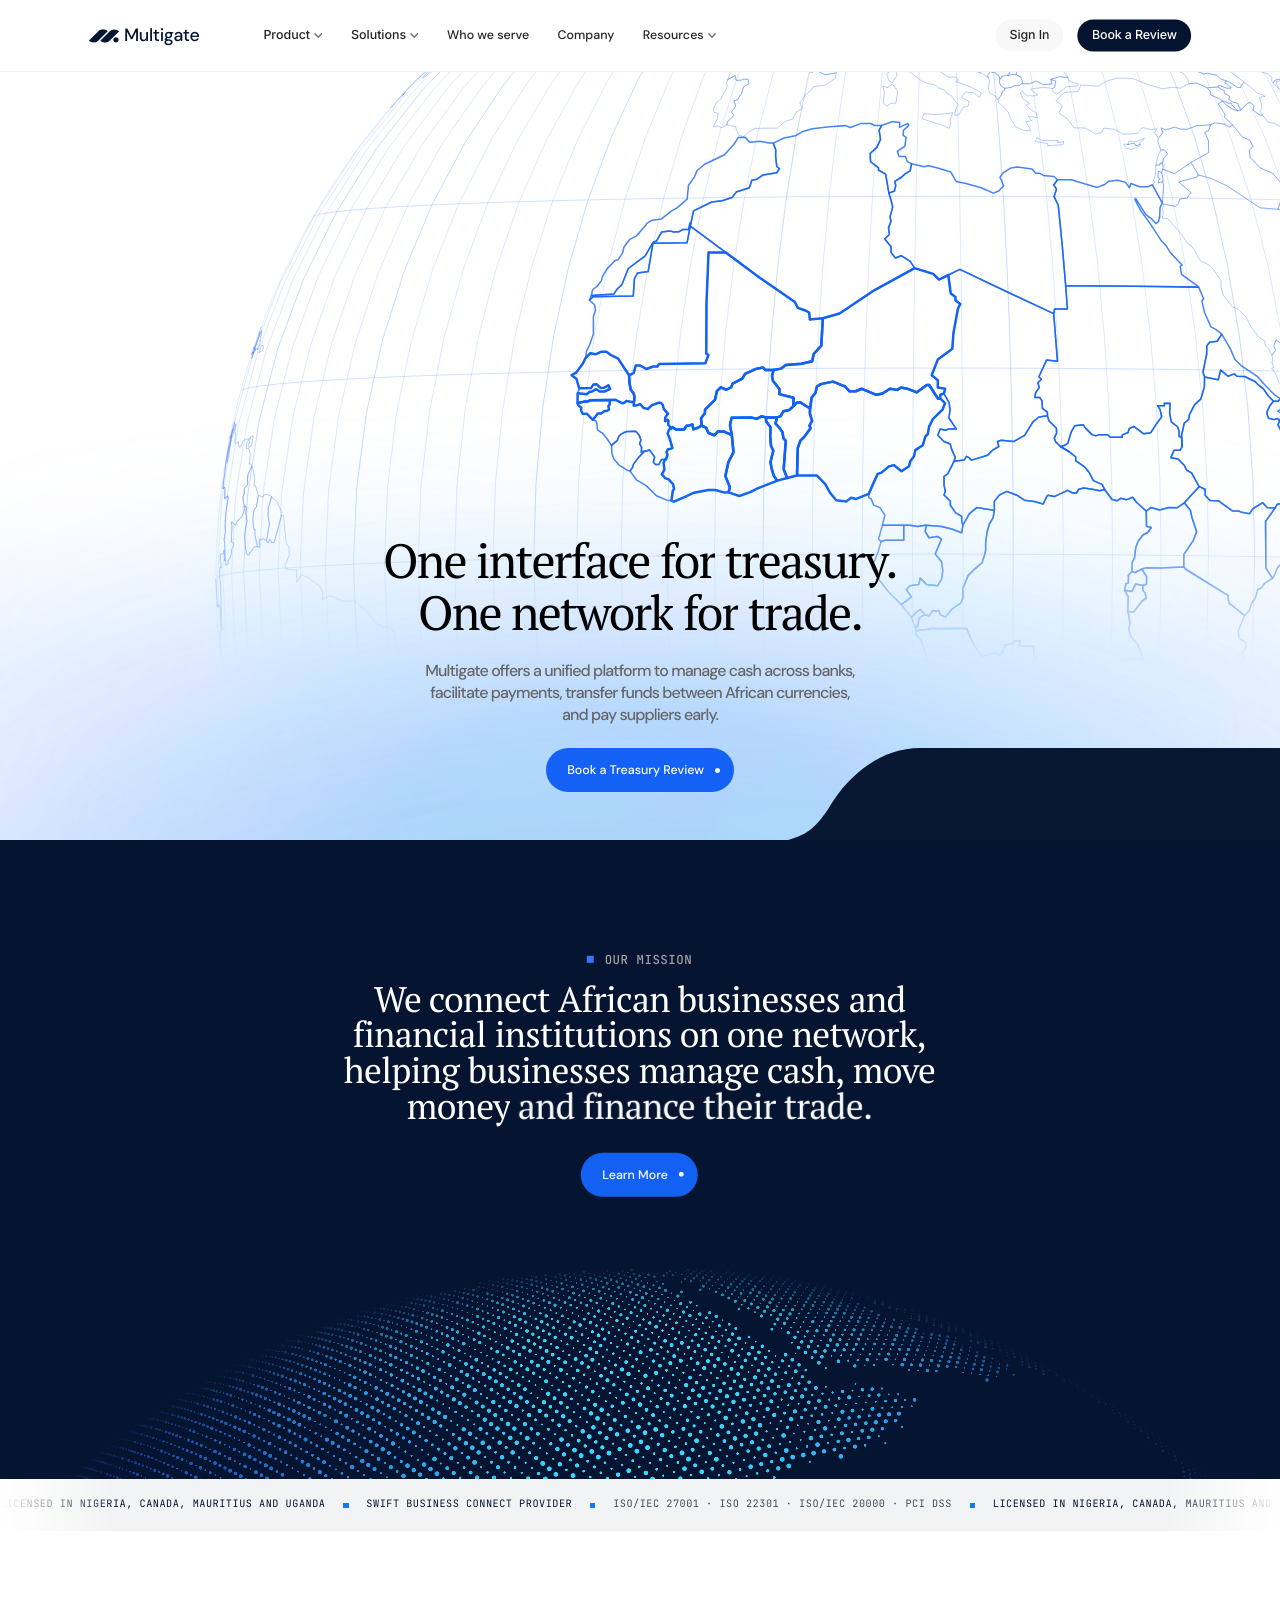
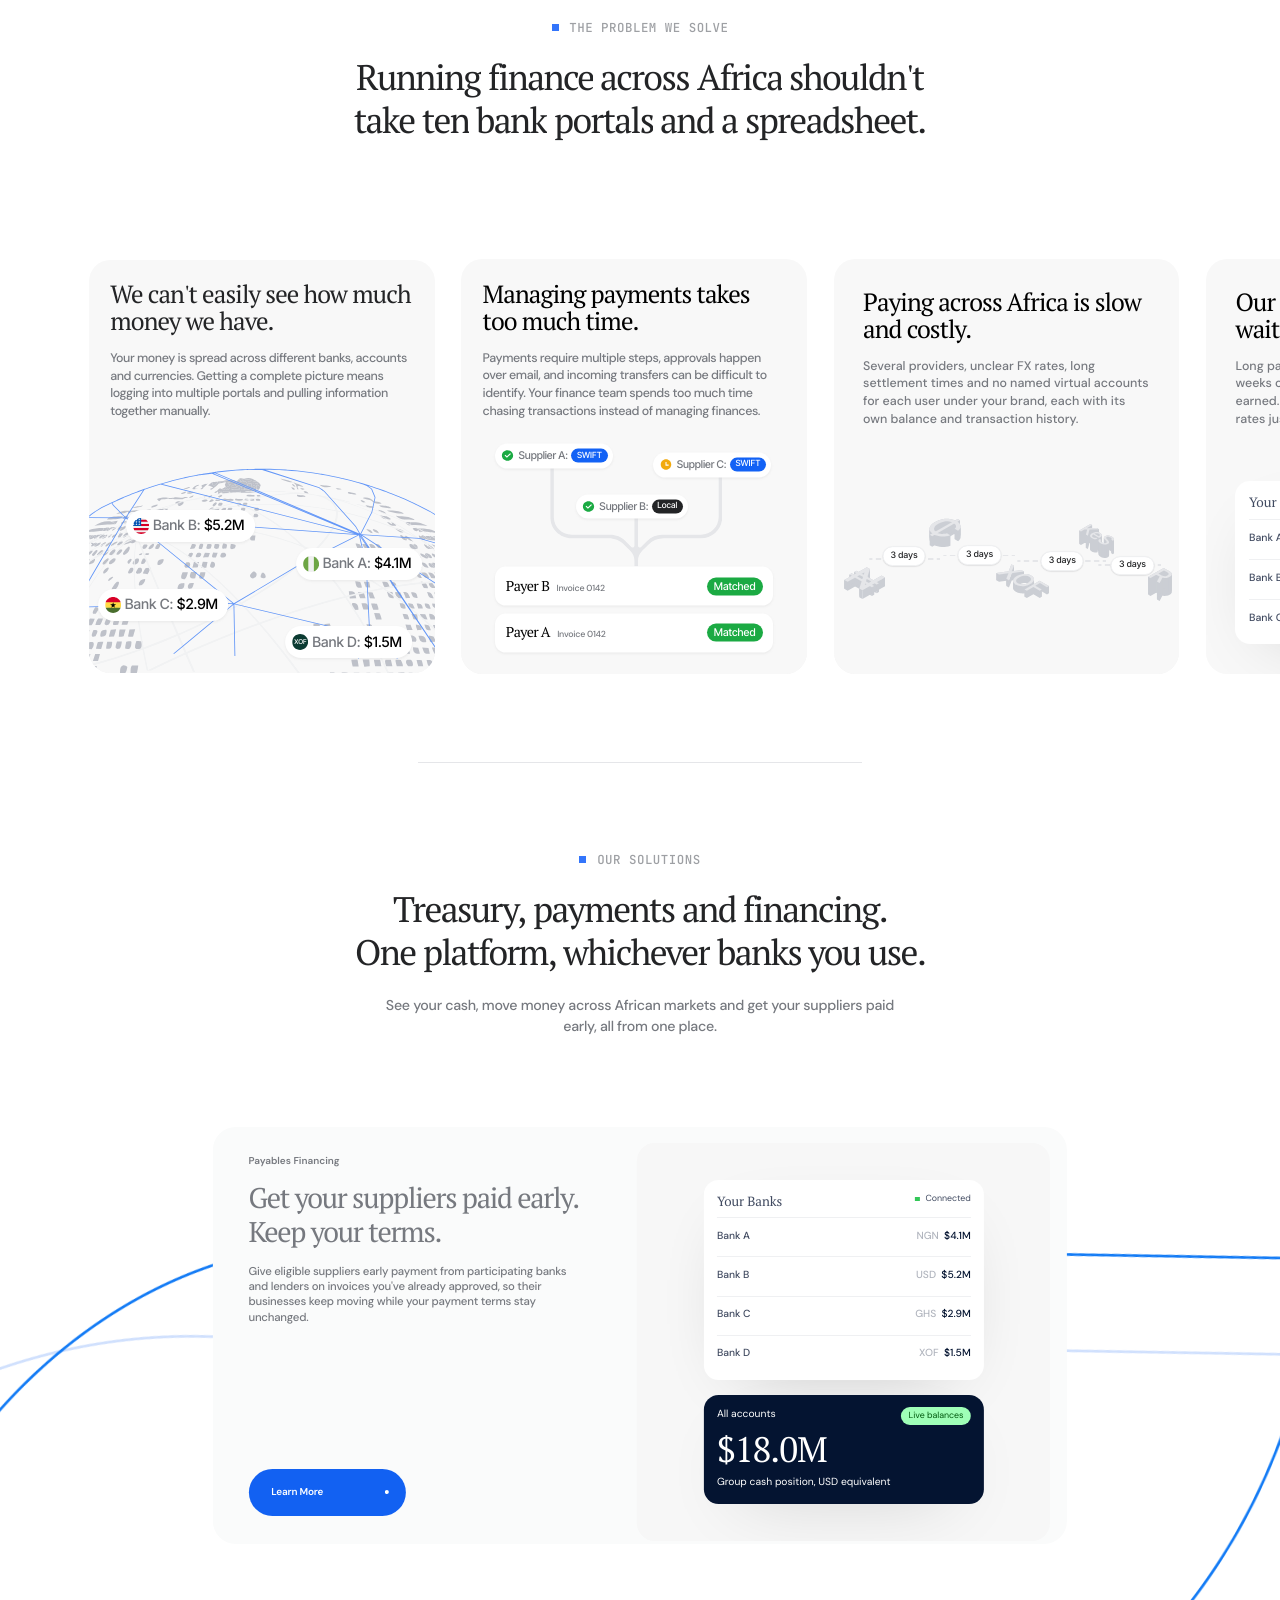
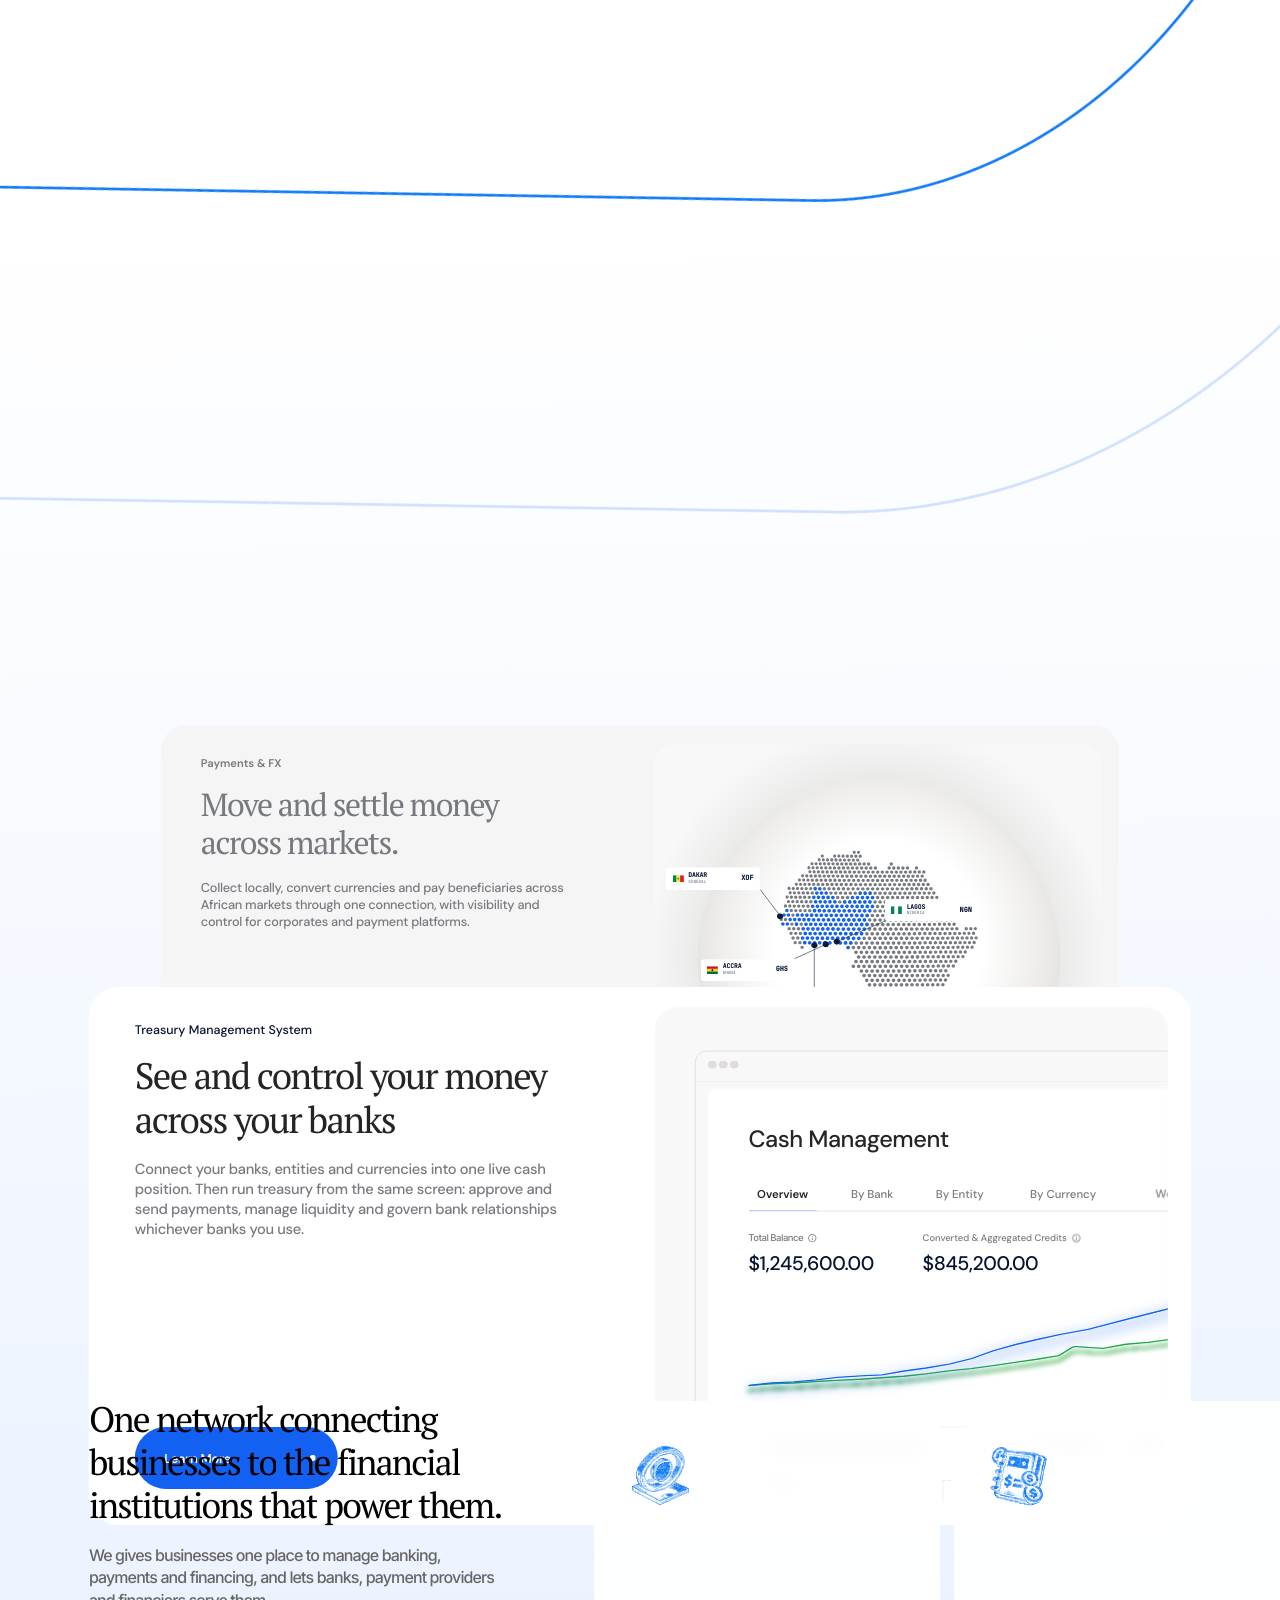
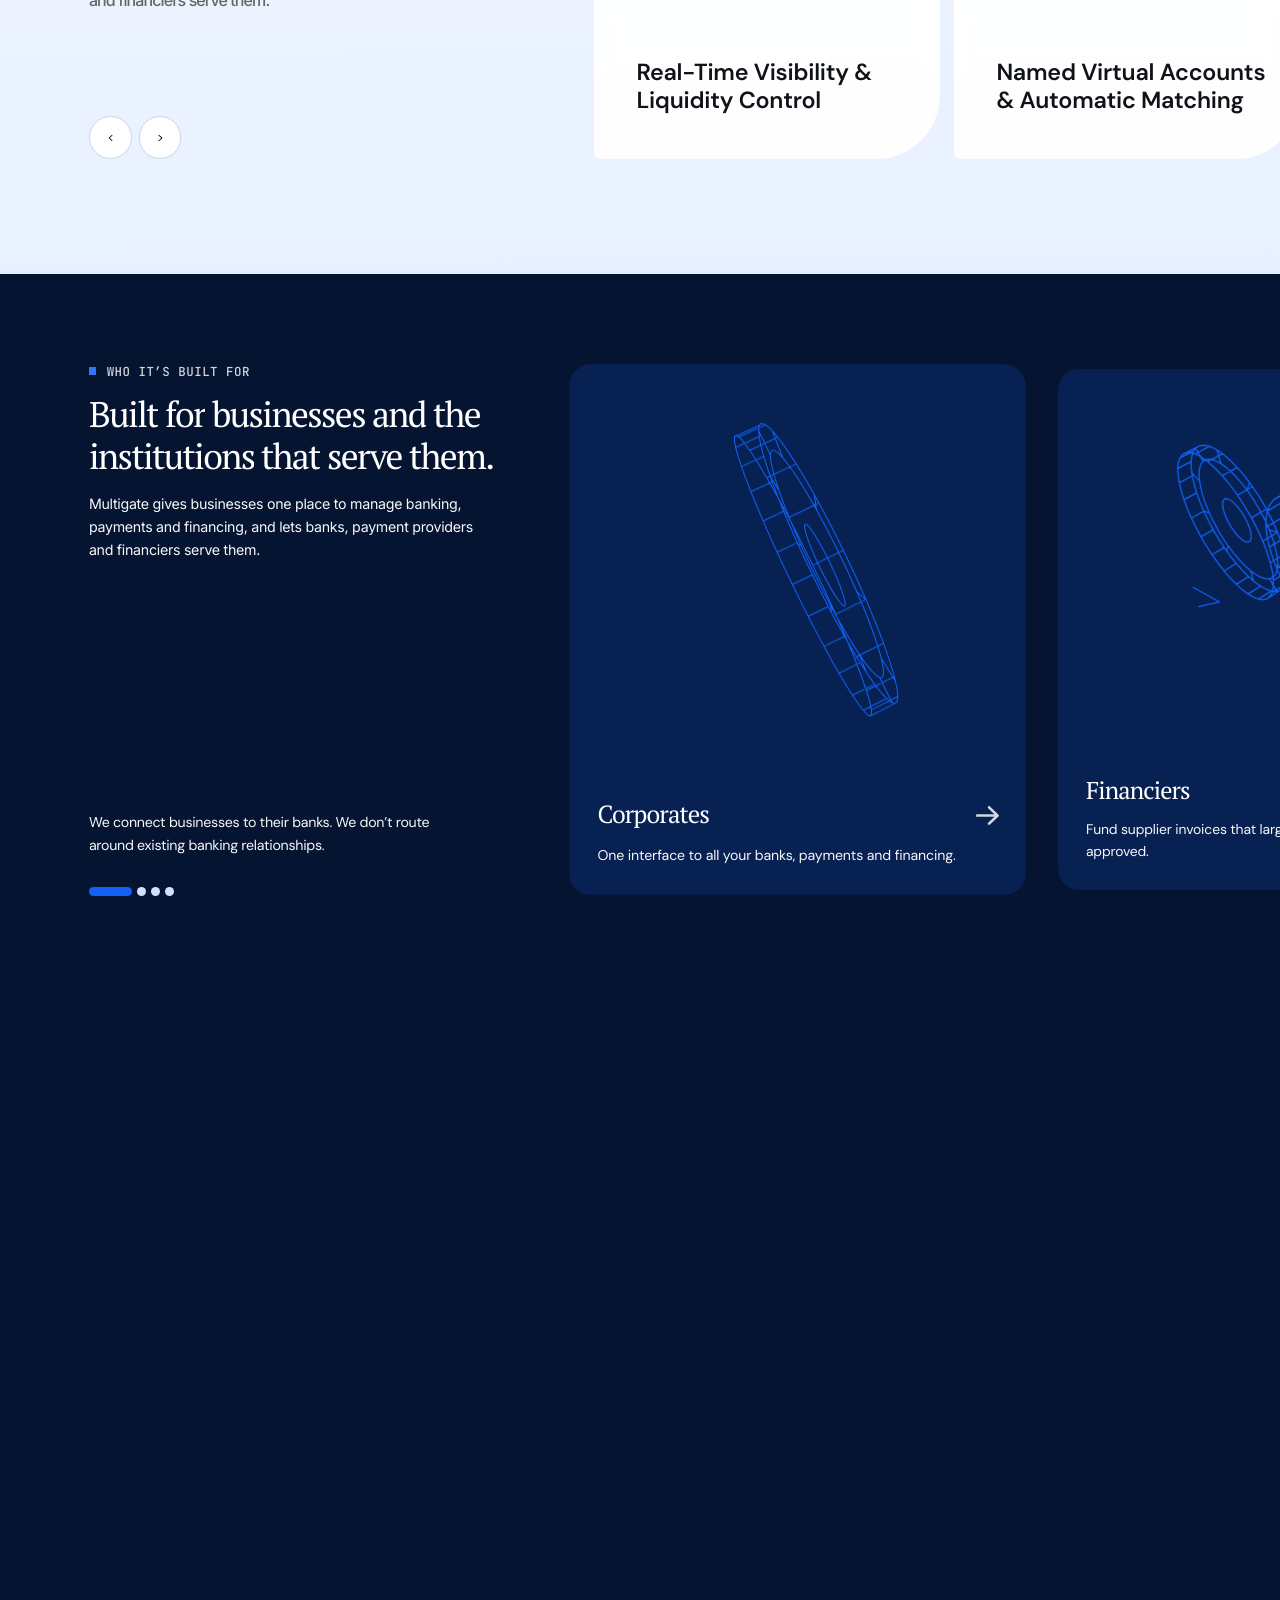
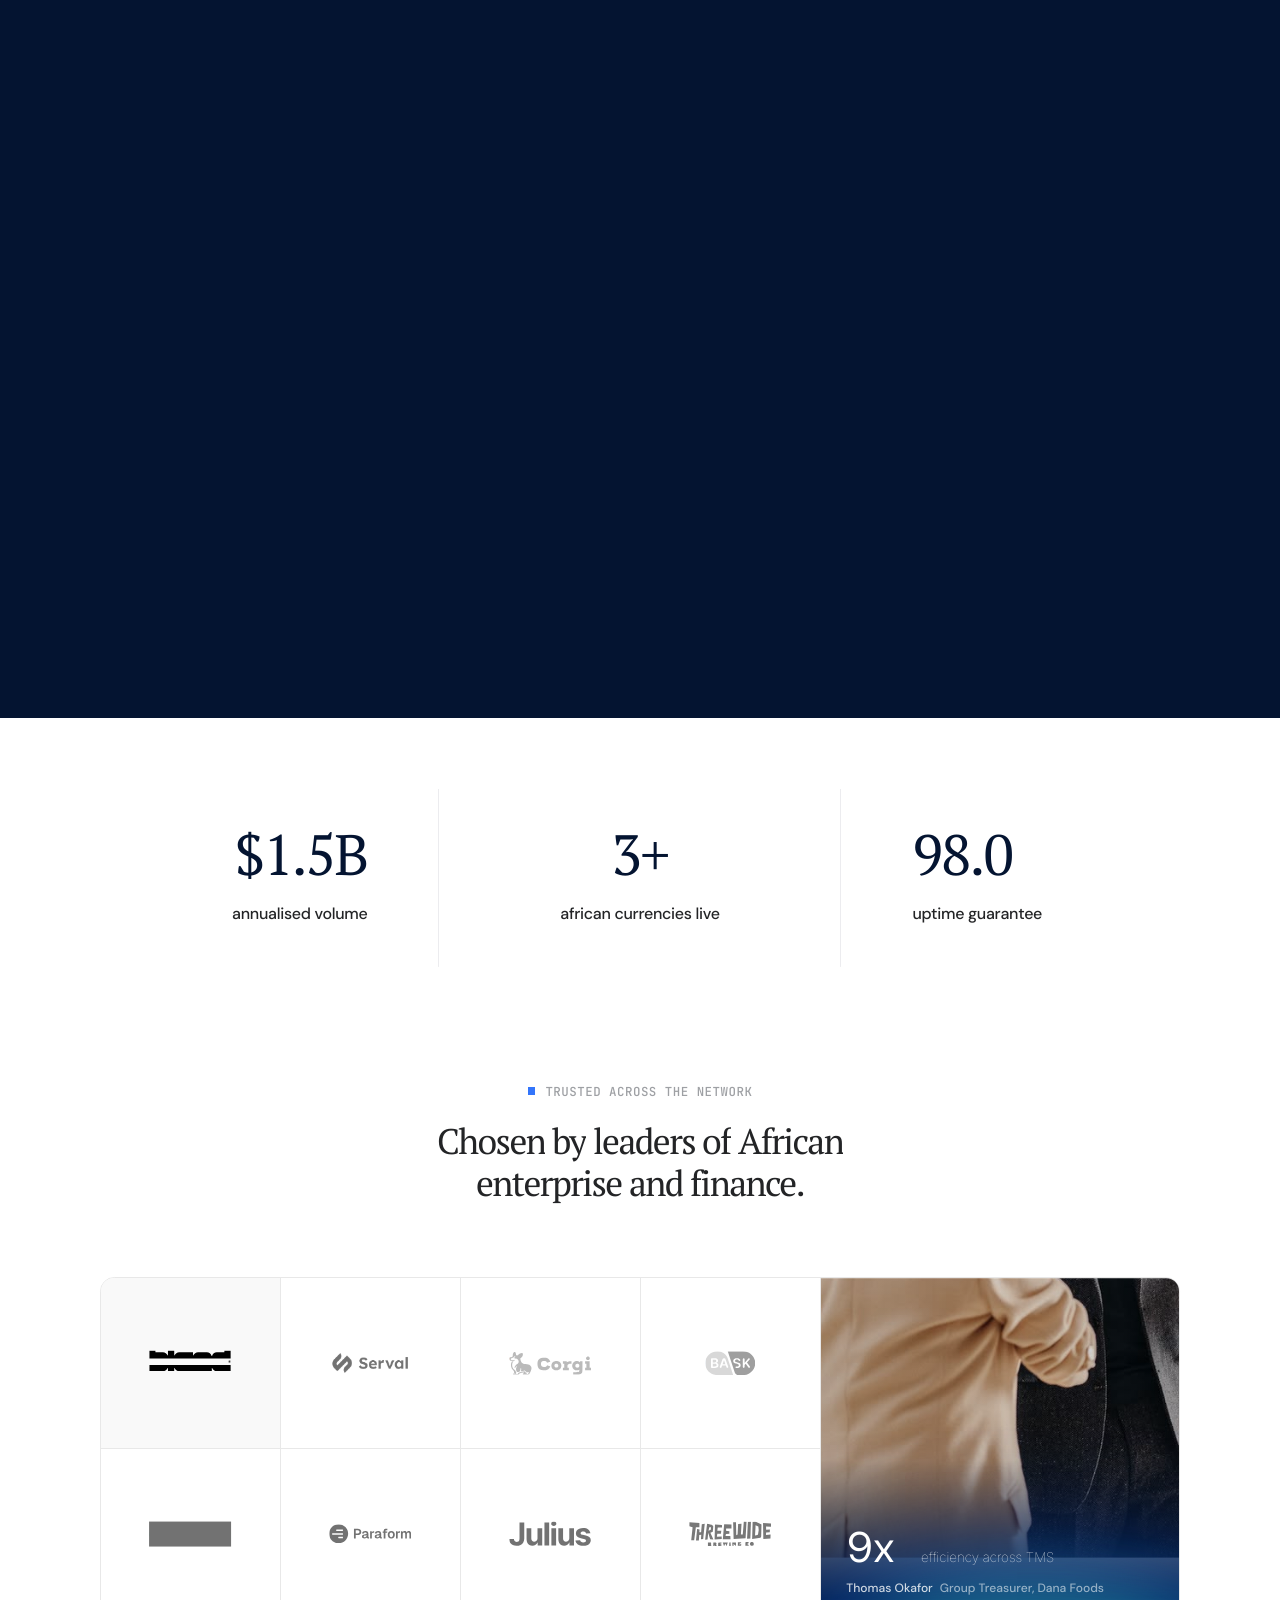
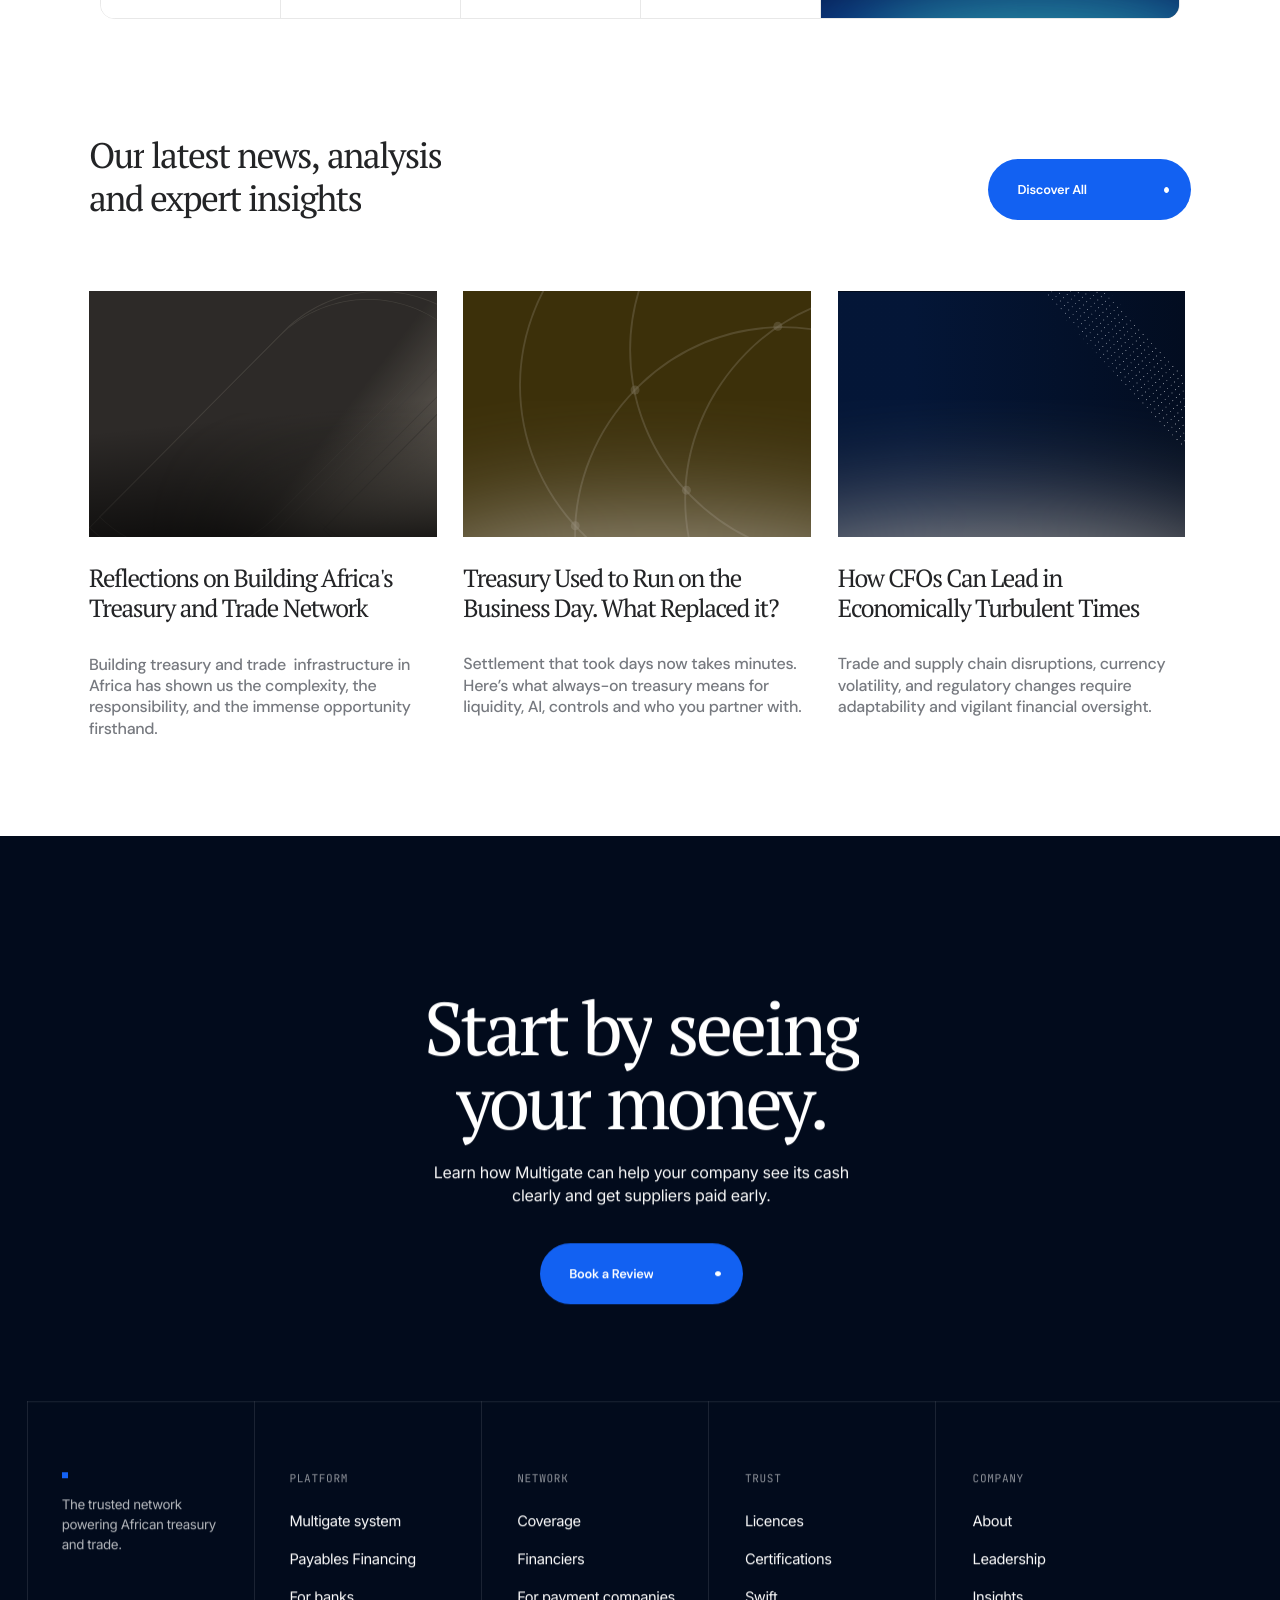
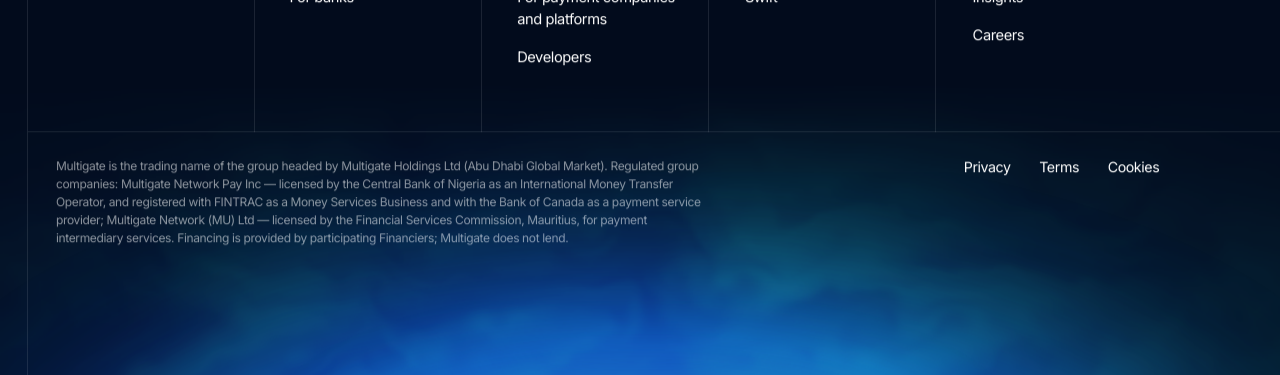
==== commit 9e806ec2: "Motion v2: continuous hero and mission, draggable turning globe, licence marquee, blue line fill, la" ====
--- a/index.html
+++ b/index.html
@@ -168,7 +168,7 @@
         </div>
       </div>
     </div></div></section>
-<section id="content" class="pf-sec" style="--h:3044px;background:linear-gradient(179.449deg,#fff 54.394%,#e3edff 110.54%)"><div class="pf-in" style="height:3044px"><div style="position:absolute;left:-289px;top:1304px;width:2230px;height:1108px"><div class="relative size-full">
+<section id="content" class="pf-sec" style="--h:4044px;background:linear-gradient(179.449deg,#fff 54.394%,#e3edff 110.54%)"><div class="pf-in" style="height:4044px"><div style="position:absolute;left:-289px;top:1304px;width:2230px;height:1108px"><div class="relative size-full">
       <div class="-translate-x-1/2 absolute h-[1017px] left-1/2 top-[91px] w-[2230px]">
         <img alt="" class="absolute block inset-0 max-w-none size-full" height="1017" src="assets/pf/content-e0345.png" width="2230" />
       </div>
@@ -218,9 +218,9 @@
       <div class="absolute inset-[-2px_0_0_0]">
         <img alt="" class="block max-w-none size-full" src="assets/pf/content-c44c3.svg" />
       </div>
-    </div></div><div style="position:absolute;left:100px;top:1404px;width:1240px;height:865px"><div class="relative size-full">
+    </div></div><div style="position:absolute;left:100px;top:1404px;width:1240px;height:1865px"><div class="relative size-full">
 <div class="-translate-x-1/2 absolute bg-[#fafbfb] drop-shadow-[0px_385.201px_54.056px_rgba(141,150,165,0),0px_246.657px_49.251px_rgba(141,150,165,0.01),0px_138.544px_41.643px_rgba(141,150,165,0.05),0px_61.664px_30.832px_rgba(141,150,165,0.09),0px_15.216px_16.818px_rgba(141,150,165,0.1)] h-[469.288px] left-1/2 rounded-[25.627px] top-0 w-[961px]"><div class="absolute content-stretch flex flex-col gap-[16.017px] items-start left-[40.04px] right-[550.17px] top-[32.03px]"><div class="content-stretch flex flex-col gap-[12.813px] items-start relative shrink-0 w-full"><div class="content-stretch flex items-center relative shrink-0"><div class="capitalize flex flex-col font-['DM_Sans'] fw-600 font-semibold justify-center leading-[0] relative shrink-0 text-[11.212px] text-[#76797f] whitespace-nowrap" style="font-variation-settings:'opsz' 14"><p class="leading-[16.017px]">Payables Financing</p></div></div><p class="font-['PT_Serif'] fw-400 leading-[38.44px] min-w-full not-italic relative shrink-0 text-[32.033px] text-[#76797f] tracking-[-1.4415px] w-[min-content]">Get your suppliers paid early. Keep your terms.</p></div><p class="font-['DM_Sans'] fw-500 font-medium leading-[1.35] relative shrink-0 text-[12.813px] text-[#76797f] tracking-[-0.2563px] w-full" style="font-variation-settings:'opsz' 14">Give eligible suppliers early payment from participating banks and lenders on invoices you've already approved, so their businesses keep moving while your payment terms stay unchanged.</p></div><div class="absolute bg-[#1261f2] content-stretch flex items-center justify-between left-[40.04px] overflow-clip pl-[25.627px] pr-[19.22px] py-[19.22px] rounded-[160.167px] top-[384.4px] w-[176.984px]"><p class="font-['DM_Sans'] fw-600 leading-[normal] not-italic relative shrink-0 text-[11.212px] text-white tracking-[-0.2242px] whitespace-nowrap">Learn More</p><div class="relative shrink-0 size-[4.805px]"><img alt="" class="absolute block inset-0 max-w-none size-full" src="assets/pf/content-ddea0.svg" /></div></div><div class="absolute bg-[#f7f7f7] bottom-[3.94px] overflow-clip right-[19.61px] rounded-[19.921px] top-[17.94px] w-[464px]"><div class="absolute bg-white content-stretch flex flex-col gap-[8.301px] items-start left-[74.7px] overflow-clip p-[14.941px] rounded-[16.601px] shadow-[0px_24.902px_83.005px_-41.503px_rgba(0,0,0,0.24)] top-[41.5px] w-[315.42px]"><div class="content-stretch flex items-start justify-between overflow-clip relative shrink-0 w-full"><p class="font-['PT_Serif'] fw-400 leading-[19.091px] not-italic relative shrink-0 text-[14.941px] text-[#404a60] tracking-[-0.0747px] whitespace-nowrap">Your Banks</p><div class="content-stretch flex gap-[6.64px] items-center justify-end relative shrink-0 w-[132.809px]"><div class="bg-[#33c758] relative shrink-0 size-[4.98px]"></div><div class="flex flex-col font-['DM_Sans'] fw-400 font-normal justify-center leading-[0] relative shrink-0 text-[9.961px] text-[#404a60] tracking-[-0.0498px] whitespace-nowrap" style="font-variation-settings:'opsz' 14"><p class="leading-[13.281px]">Connected</p></div></div></div><div class="bg-[#eff0f2] h-[0.83px] relative shrink-0 w-full"></div><div class="content-stretch flex font-medium items-start justify-between overflow-clip py-[4.15px] relative shrink-0 w-full"><p class="font-['DM_Sans'] fw-500 leading-[18.261px] relative shrink-0 text-[11.621px] text-[#404a60] whitespace-nowrap" style="font-variation-settings:'opsz' 14">Bank A</p><p class="font-['IBM_Plex_Sans'] fw-500 leading-[0] relative shrink-0 text-[0px] text-[#041431] whitespace-pre"><span class="font-['DM_Sans'] fw-500 leading-[18.261px] text-[11.621px] text-[#b1b5be]" style="font-variation-settings:'opsz' 14">NGN</span><span class="font-['DM_Sans'] fw-500 leading-[18.261px] text-[11.621px]" style="font-variation-settings:'opsz' 14">  $4.1M</span></p></div><div class="bg-[#eff0f2] h-[0.83px] relative shrink-0 w-full"></div><div class="content-stretch flex font-medium items-start justify-between overflow-clip py-[4.15px] relative shrink-0 w-full"><p class="font-['DM_Sans'] fw-500 leading-[18.261px] relative shrink-0 text-[11.621px] text-[#404a60] whitespace-nowrap" style="font-variation-settings:'opsz' 14">Bank B</p><p class="font-['IBM_Plex_Sans'] fw-500 leading-[0] relative shrink-0 text-[0px] text-[#041431] whitespace-pre"><span class="font-['DM_Sans'] fw-500 leading-[18.261px] text-[11.621px] text-[#b1b5be]" style="font-variation-settings:'opsz' 14">USD</span><span class="font-['DM_Sans'] fw-500 leading-[18.261px] text-[11.621px]" style="font-variation-settings:'opsz' 14">  $5.2M</span></p></div><div class="bg-[#eff0f2] h-[0.83px] relative shrink-0 w-full"></div><div class="content-stretch flex font-medium items-start justify-between overflow-clip py-[4.15px] relative shrink-0 w-full"><p class="font-['DM_Sans'] fw-500 leading-[18.261px] relative shrink-0 text-[11.621px] text-[#404a60] whitespace-nowrap" style="font-variation-settings:'opsz' 14">Bank C</p><p class="font-['IBM_Plex_Sans'] fw-500 leading-[0] relative shrink-0 text-[0px] text-[#041431] whitespace-pre"><span class="font-['DM_Sans'] fw-500 leading-[18.261px] text-[11.621px] text-[#b1b5be]" style="font-variation-settings:'opsz' 14">GHS</span><span class="font-['DM_Sans'] fw-500 leading-[18.261px] text-[11.621px]" style="font-variation-settings:'opsz' 14">  $2.9M</span></p></div><div class="bg-[#eff0f2] h-[0.83px] relative shrink-0 w-full"></div><div class="content-stretch flex font-medium items-start justify-between overflow-clip py-[4.15px] relative shrink-0 w-full"><p class="font-['DM_Sans'] fw-500 leading-[18.261px] relative shrink-0 text-[11.621px] text-[#404a60] whitespace-nowrap" style="font-variation-settings:'opsz' 14">Bank D</p><p class="font-['IBM_Plex_Sans'] fw-500 leading-[0] relative shrink-0 text-[0px] text-[#041431] whitespace-pre"><span class="font-['DM_Sans'] fw-500 leading-[18.261px] text-[11.621px] text-[#b1b5be]" style="font-variation-settings:'opsz' 14">XOF</span><span class="font-['DM_Sans'] fw-500 leading-[18.261px] text-[11.621px]" style="font-variation-settings:'opsz' 14">  $1.5M</span></p></div></div><div class="absolute bg-[#041431] content-stretch flex flex-col items-start left-[74.7px] overflow-clip px-[14.941px] py-[9.961px] rounded-[16.601px] shadow-[0px_24.902px_83.005px_-41.503px_rgba(0,0,0,0.24)] top-[283.05px] w-[315.42px]"><div class="content-stretch flex items-start justify-between overflow-clip py-[4.15px] relative shrink-0 w-full"><p class="font-['DM_Sans'] fw-400 font-normal leading-[18.261px] relative shrink-0 text-[11.621px] text-white whitespace-nowrap" style="font-variation-settings:'opsz' 14">All accounts </p><div class="bg-[#9fffb7] content-stretch flex items-center justify-center px-[8.301px] py-[3.32px] relative rounded-[829.224px] shrink-0"><div class="flex flex-col font-['DM_Sans'] fw-400 font-normal justify-center leading-[0] relative shrink-0 text-[#005a0e] text-[9.961px] tracking-[-0.0498px] whitespace-nowrap" style="font-variation-settings:'opsz' 14"><p class="leading-[13.281px]">Live balances</p></div></div></div><div class="content-stretch flex items-start justify-between overflow-clip py-[4.15px] relative shrink-0 w-full"><p class="font-['PT_Serif'] fw-400 leading-none not-italic relative shrink-0 text-[39.843px] text-white tracking-[-1.1953px] whitespace-nowrap">$18.0M</p></div><div class="content-stretch flex items-start justify-between overflow-clip py-[4.15px] relative shrink-0 w-full"><p class="font-['DM_Sans'] fw-400 font-normal leading-[18.261px] relative shrink-0 text-[11.621px] text-white whitespace-nowrap" style="font-variation-settings:'opsz' 14">Group cash position, USD equivalent</p></div></div></div></div><div class="-translate-x-1/2 absolute bg-[#f5f5f5] drop-shadow-[0px_432.098px_60.637px_rgba(141,150,165,0),0px_276.687px_55.247px_rgba(141,150,165,0.01),0px_155.412px_46.713px_rgba(141,150,165,0.05),0px_69.172px_34.586px_rgba(141,150,165,0.09),0px_17.068px_18.865px_rgba(141,150,165,0.1)] h-[526.423px] left-1/2 rounded-[28.747px] top-[85.77px] w-[1078px]"><div class="absolute content-stretch flex flex-col gap-[17.967px] items-start left-[44.92px] right-[617.15px] top-[35.93px]"><div class="content-stretch flex flex-col gap-[14.373px] items-start relative shrink-0 w-full"><div class="content-stretch flex items-center relative shrink-0"><div class="capitalize flex flex-col font-['DM_Sans'] fw-600 font-semibold justify-center leading-[0] relative shrink-0 text-[12.577px] text-[#76797f] whitespace-nowrap" style="font-variation-settings:'opsz' 14"><p class="leading-[17.967px]">Payments & FX</p></div></div><p class="font-['PT_Serif'] fw-400 leading-[43.12px] min-w-full not-italic relative shrink-0 text-[35.933px] text-[#76797f] tracking-[-1.617px] w-[min-content]">Move and settle money across markets.</p></div><p class="font-['DM_Sans'] fw-500 font-medium leading-[1.35] relative shrink-0 text-[#76797f] text-[14.373px] tracking-[-0.2875px] w-full" style="font-variation-settings:'opsz' 14">Collect locally, convert currencies and pay beneficiaries across African markets through one connection, with visibility and control for corporates and payment platforms.</p></div><div class="absolute bg-[#1261f2] content-stretch flex items-center justify-between left-[44.92px] overflow-clip pl-[28.747px] pr-[21.56px] py-[21.56px] rounded-[179.667px] top-[431.2px] w-[198.532px]"><p class="font-['DM_Sans'] fw-600 leading-[normal] not-italic relative shrink-0 text-[12.577px] text-white tracking-[-0.2515px] whitespace-nowrap">Learn More</p><div class="relative shrink-0 size-[5.39px]"><img alt="" class="absolute block inset-0 max-w-none size-full" src="assets/pf/content-0b018.svg" /></div></div><div class="absolute bg-[#f8f8f8] h-[484.202px] left-[556.07px] overflow-clip rounded-[21.56px] top-[21.56px] w-[502.168px]"><div class="absolute h-[510.253px] left-[-67.38px] overflow-clip top-[-13.47px] w-[637.817px]"><div class="absolute inset-[-2%_8.4%]"><img alt="" class="absolute block inset-0 max-w-none size-full" src="assets/pf/content-b70bc.svg" /></div><div class="absolute inset-[34.66%_48.97%_40.54%_29.02%]"><div class="absolute inset-[-0.15%_0_0_-0.18%]"><img alt="" class="block max-w-none size-full" src="assets/pf/content-38ce0.svg" /></div></div><div class="absolute inset-[39.72%_56.92%_52.36%_31.97%]"><img alt="" class="absolute block inset-0 max-w-none size-full" src="assets/pf/content-815c6.svg" /></div><div class="absolute inset-[36.77%_32.48%_58.36%_51.02%]"><img alt="" class="absolute block inset-0 max-w-none size-full" src="assets/pf/content-16c47.svg" /></div><div class="absolute inset-[38.36%_45.85%_59.95%_52.13%]"><img alt="" class="absolute block inset-0 max-w-none size-full" src="assets/pf/content-cff0e.svg" /></div><div class="absolute inset-[38.36%_45.88%_59.95%_52.12%]"><div class="absolute inset-[-1.85%_-1.25%]"><img alt="" class="block max-w-none size-full" src="assets/pf/content-0afcf.svg" /></div></div><p class="absolute font-['JetBrains_Mono'] fw-700 font-bold inset-[37.52%_41.63%_60.72%_54.92%] leading-[normal] text-[#0b1a38] text-[7.016px] whitespace-nowrap">LAGOS</p><p class="absolute font-['JetBrains_Mono'] fw-400 font-normal inset-[39.46%_41.78%_59.37%_54.92%] leading-[normal] text-[#5d6b86] text-[4.784px] whitespace-nowrap">NIGERIA</p><div class="absolute inset-[38.02%_37.88%_59.61%_62.12%]"><div class="absolute inset-[0_-0.16px]"><img alt="" class="block max-w-none size-full" src="assets/pf/content-7aae5.svg" /></div></div><p class="absolute font-['JetBrains_Mono'] fw-700 font-bold inset-[38.21%_33.58%_59.83%_64.22%] leading-[normal] text-[#041431] text-[7.654px] text-right whitespace-nowrap">NGN</p><div class="absolute inset-[29.78%_70.98%_65.34%_12.52%]"><img alt="" class="absolute block inset-0 max-w-none size-full" src="assets/pf/content-51909.svg" /></div><div class="absolute inset-[31.37%_84.36%_66.94%_13.61%]"><img alt="" class="absolute block inset-0 max-w-none size-full" src="assets/pf/content-5c8db.svg" /></div><div class="absolute inset-[31.37%_84.39%_66.94%_13.61%]"><div class="absolute inset-[-1.85%_-1.25%]"><img alt="" class="block max-w-none size-full" src="assets/pf/content-0afcf.svg" /></div></div><p class="absolute font-['JetBrains_Mono'] fw-700 font-bold inset-[30.53%_80.14%_67.7%_16.42%] leading-[normal] text-[#0b1a38] text-[7.016px] whitespace-nowrap">DAKAR</p><p class="absolute font-['JetBrains_Mono'] fw-400 font-normal inset-[32.47%_80.29%_66.36%_16.42%] leading-[normal] text-[#5d6b86] text-[4.784px] whitespace-nowrap">SENEGAL</p><div class="absolute inset-[31.03%_76.39%_66.59%_23.61%]"><div class="absolute inset-[0_-0.16px]"><img alt="" class="block max-w-none size-full" src="assets/pf/content-7aae5.svg" /></div></div><p class="absolute font-['JetBrains_Mono'] fw-700 font-bold inset-[31.22%_72.09%_66.82%_25.71%] leading-[normal] text-[#041431] text-[7.654px] text-right whitespace-nowrap">XOF</p><div class="absolute inset-[49.89%_64.91%_45.24%_18.59%]"><img alt="" class="absolute block inset-0 max-w-none size-full" src="assets/pf/content-16c47.svg" /></div><div class="absolute inset-[51.48%_78.31%_46.8%_19.69%]"><img alt="" class="absolute block inset-0 max-w-none size-full" src="assets/pf/content-b14dc.svg" /></div><div class="absolute inset-[51.48%_78.31%_46.83%_19.69%]"><div class="absolute inset-[-1.85%_-1.25%]"><img alt="" class="block max-w-none size-full" src="assets/pf/content-0afcf.svg" /></div></div><p class="absolute font-['JetBrains_Mono'] fw-700 font-bold inset-[50.64%_74.07%_47.6%_22.48%] leading-[normal] text-[#0b1a38] text-[7.016px] whitespace-nowrap">ACCRA</p><p class="absolute font-['JetBrains_Mono'] fw-400 font-normal inset-[52.57%_75.16%_46.25%_22.48%] leading-[normal] text-[#5d6b86] text-[4.784px] whitespace-nowrap">GHANA</p><div class="absolute inset-[51.14%_70.31%_46.49%_29.69%]"><div class="absolute inset-[0_-0.16px]"><img alt="" class="block max-w-none size-full" src="assets/pf/content-7aae5.svg" /></div></div><p class="absolute font-['JetBrains_Mono'] fw-700 font-bold inset-[51.33%_66.02%_46.72%_31.79%] leading-[normal] text-[#041431] text-[7.654px] text-right whitespace-nowrap">GHS</p><div class="absolute inset-[59.46%_53.17%_35.67%_30.33%]"><img alt="" class="absolute block inset-0 max-w-none size-full" src="assets/pf/content-0cf75.svg" /></div><div class="absolute inset-[61.05%_66.55%_37.26%_31.43%]"><img alt="" class="absolute block inset-0 max-w-none size-full" src="assets/pf/content-a84c4.svg" /></div><div class="absolute inset-[61.05%_66.57%_37.26%_31.43%]"><div class="absolute inset-[-1.85%_-1.25%]"><img alt="" class="block max-w-none size-full" src="assets/pf/content-0afcf.svg" /></div></div><p class="absolute font-['JetBrains_Mono'] fw-700 font-bold inset-[60.21%_61.07%_38.03%_34.23%] leading-[normal] text-[#0b1a38] text-[7.016px] whitespace-nowrap">ABIDJAN</p><p class="absolute font-['JetBrains_Mono'] fw-400 font-normal inset-[62.14%_59.81%_36.68%_34.23%] leading-[normal] text-[#5d6b86] text-[4.784px] whitespace-nowrap">CÔTE D'IVOIRE</p><div class="absolute inset-[60.71%_58.57%_36.92%_41.43%]"><div class="absolute inset-[0_-0.16px]"><img alt="" class="block max-w-none size-full" src="assets/pf/content-7aae5.svg" /></div></div><p class="absolute font-['JetBrains_Mono'] fw-700 font-bold inset-[60.89%_54.27%_37.15%_43.53%] leading-[normal] text-[#041431] text-[7.654px] text-right whitespace-nowrap">XOF</p></div></div></div><div class="-translate-x-1/2 absolute bg-white drop-shadow-[0px_497.115px_69.762px_rgba(141,150,165,0),0px_318.319px_63.56px_rgba(141,150,165,0.01),0px_178.796px_53.742px_rgba(141,150,165,0.05),0px_79.58px_39.79px_rgba(141,150,165,0.09),0px_19.637px_21.704px_rgba(141,150,165,0.1)] h-[605.633px] left-[calc(50%+0.1px)] rounded-[33.072px] top-[259.37px] w-[1240.205px]"><div class="absolute content-stretch flex flex-col gap-[20.67px] items-start left-[51.68px] right-[710.02px] top-[41.34px]"><div class="content-stretch flex flex-col gap-[16.536px] items-start relative shrink-0 w-full"><div class="content-stretch flex items-center relative shrink-0"><div class="capitalize flex flex-col font-['DM_Sans'] fw-500 font-medium justify-center leading-[0] relative shrink-0 text-[#041431] text-[14px] whitespace-nowrap" style="font-variation-settings:'opsz' 14"><p class="leading-[17.967px]">Treasury Management System</p></div></div><p class="font-['PT_Serif'] fw-400 leading-[49.608px] min-w-full not-italic relative shrink-0 text-[41.34px] text-[#232426] tracking-[-1.8603px] w-[min-content]">See and control your money across your banks</p></div><div class="font-['DM_Sans'] fw-500 font-medium leading-[0] relative shrink-0 text-[16.536px] text-[#76797f] tracking-[-0.3307px] w-full" style="font-variation-settings:'opsz' 14"><p class="leading-[1.35] mb-0">Connect your banks, entities and currencies into one live cash position. Then run treasury from the same screen: approve and send payments, manage liquidity and govern bank relationships</p><p class="leading-[1.35]">whichever banks you use.</p></div></div><div class="absolute bg-[#1261f2] content-stretch flex items-center justify-between left-[51.68px] overflow-clip pl-[33.072px] pr-[24.804px] py-[24.804px] rounded-[206.701px] top-[496.08px] w-[228.404px]"><p class="font-['DM_Sans'] fw-600 leading-[normal] not-italic relative shrink-0 text-[14.469px] text-white tracking-[-0.2894px] whitespace-nowrap">Learn More</p><div class="relative shrink-0 size-[6.201px]"><img alt="" class="absolute block inset-0 max-w-none size-full" src="assets/pf/content-9c081.svg" /></div></div><div class="-translate-y-1/2 absolute bg-[#f8f8f8] h-[557.059px] left-[636.64px] overflow-clip rounded-[24.804px] top-[calc(50%-0.52px)] w-[577.729px]"><div class="-translate-y-1/2 absolute bg-[#f8f8f8] border-[#e1dfde] border-[0.853px] border-solid h-[557.387px] left-[45.47px] overflow-clip rounded-[13.271px] top-[calc(50%+48.74px)] w-[658.342px]"><div class="absolute bg-white content-stretch flex flex-col gap-[30.966px] h-[597.2px] items-start left-[13.37px] pb-[34.126px] pl-[45.501px] pr-[34.126px] pt-[45.501px] rounded-[8.847px] top-[41.8px] w-[840.346px]"><div class="content-stretch flex items-center justify-between relative shrink-0 w-full"><p class="font-['DM_Sans'] fw-500 font-medium leading-[24.264px] relative shrink-0 text-[26.542px] text-[#232426] tracking-[-0.5308px] whitespace-nowrap" style="font-variation-settings:'opsz' 14">Cash Management</p></div><div class="content-stretch flex flex-col gap-[22.119px] items-start relative shrink-0 w-full"><div class="border-[#e2e4e9] border-b-[0.758px] border-solid content-stretch flex gap-[30.33px] items-center py-[10.615px] relative shrink-0 w-full"><div class="content-stretch flex gap-[4.549px] items-center justify-center relative shrink-0"><div class="content-stretch flex gap-[3.033px] items-center justify-center relative shrink-0"><p class="font-['DM_Sans'] fw-600 font-semibold leading-[15.165px] relative shrink-0 text-[12.797px] text-[#232426] text-center w-[76.783px]" style="font-variation-settings:'opsz' 14">Overview</p></div><div class="absolute bottom-[-10.78px] h-0 left-0 right-[0.29px]"><div class="absolute inset-[-1.52px_0_0_0]"><img alt="" class="block max-w-none size-full" src="assets/pf/content-0d9f3.svg" /></div></div></div><div class="content-stretch flex items-center relative shrink-0"><div class="content-stretch flex gap-[3.033px] items-center justify-center relative shrink-0"><p class="font-['DM_Sans'] fw-500 font-medium leading-[15.165px] relative shrink-0 text-[12.797px] text-[#76797f] text-center w-[63.986px]" style="font-variation-settings:'opsz' 14">By Bank</p></div></div><div class="content-stretch flex items-center relative shrink-0"><div class="content-stretch flex gap-[3.033px] items-center justify-center relative shrink-0"><p class="font-['DM_Sans'] fw-500 font-medium leading-[15.165px] relative shrink-0 text-[12.797px] text-[#76797f] text-center w-[72.517px]" style="font-variation-settings:'opsz' 14">By Entity</p></div></div><div class="content-stretch flex items-center relative shrink-0"><div class="content-stretch flex gap-[3.033px] items-center justify-center relative shrink-0"><p class="font-['DM_Sans'] fw-500 font-medium leading-[15.165px] relative shrink-0 text-[12.797px] text-[#76797f] text-center w-[99.533px]" style="font-variation-settings:'opsz' 14">By Currency</p></div></div><div class="content-stretch flex items-center relative shrink-0"><div class="content-stretch flex gap-[3.033px] items-center justify-center relative shrink-0"><p class="font-['DM_Sans'] fw-500 font-medium leading-[15.165px] relative shrink-0 text-[12.797px] text-[#76797f] text-center w-[191.957px]" style="font-variation-settings:'opsz' 14">Weekly Cash Movement</p></div></div><div class="content-stretch flex items-center relative shrink-0"><div class="content-stretch flex gap-[3.033px] items-center justify-center relative shrink-0"><p class="font-['DM_Sans'] fw-500 font-medium leading-[15.165px] relative shrink-0 text-[12.797px] text-[#76797f] text-center w-[133.659px]" style="font-variation-settings:'opsz' 14">Data on Demand</p></div></div></div><div class="content-stretch flex flex-col gap-[45.501px] items-start relative shrink-0 w-[600.044px]"><div class="content-stretch flex flex-col items-start relative shrink-0"><div class="content-stretch flex items-center relative shrink-0"><div class="content-stretch flex flex-col gap-[6.066px] items-start relative shrink-0 w-[195.896px]"><div class="content-stretch flex gap-[4.134px] items-center relative shrink-0"><p class="font-['Inter_Tight'] fw-500 leading-[15.165px] not-italic relative shrink-0 text-[10.615px] text-[#76797f] tracking-[-0.0531px] whitespace-nowrap" style="font-variation-settings:'opsz' 14">Total Balance</p><div class="relative shrink-0 size-[12.402px]"><img alt="" class="absolute block inset-0 max-w-none size-full" src="assets/pf/content-77fab.svg" /></div></div><div class="content-stretch flex h-[30.33px] items-center relative shrink-0"><div class="content-stretch flex items-center relative shrink-0 w-[150.132px]"><p class="font-['DM_Sans'] fw-500 font-medium leading-[30.33px] relative shrink-0 text-[#041431] text-[22.119px] tracking-[-0.4424px] whitespace-nowrap" style="font-variation-settings:'opsz' 14">$1,245,600.00</p></div></div></div><div class="content-stretch flex flex-col items-center relative shrink-0"><div class="content-stretch flex flex-col gap-[6.066px] items-start relative shrink-0"><div class="content-stretch flex gap-[4.134px] items-center relative shrink-0"><p class="font-['DM_Sans'] fw-500 font-medium leading-[15.165px] not-italic relative shrink-0 text-[10.615px] text-[#76797f] tracking-[-0.0531px] whitespace-nowrap" style="font-variation-settings:'opsz' 14">Converted &amp; Aggregated Credits</p><div class="relative shrink-0 size-[12.402px]"><img alt="" class="absolute block inset-0 max-w-none size-full" src="assets/pf/content-77fab.svg" /></div></div><div class="content-stretch flex h-[30.33px] items-center relative shrink-0"><div class="content-stretch flex items-center relative shrink-0"><p class="font-['DM_Sans'] fw-500 font-medium leading-[30.33px] relative shrink-0 text-[#041431] text-[22.119px] tracking-[-0.4424px] whitespace-nowrap" style="font-variation-settings:'opsz' 14">$845,200.00</p></div></div></div></div></div><div class="h-[122.584px] relative shrink-0 w-[600.044px]"><div class="absolute inset-[-8.39%_-2.66%_-17.43%_-2.66%]"><img alt="" class="block max-w-none size-full" src="assets/pf/content-6f0c7.svg" /></div></div></div><p class="absolute font-['Inter_Tight'] fw-500 leading-[21.231px] left-[278.28px] not-italic text-[13.648px] text-[#232426] top-[500.53px] tracking-[-0.0682px] w-[98.111px]">14.73M (18.46%)</p><p class="absolute font-['Inter_Tight'] fw-500 leading-[21.231px] left-[216.86px] not-italic text-[13.648px] text-[#232426] top-[430.77px] tracking-[-0.0682px] whitespace-nowrap">10.38M (14.50%)</p><div class="border-[1.106px] border-[#eff0f2] border-solid content-stretch flex flex-col items-start relative rounded-[11.059px] shrink-0 w-full"><div class="content-stretch flex flex-col gap-[5.688px] items-start relative shrink-0 w-full"><div class="bg-white content-stretch flex gap-[13.85px] items-center px-[17.063px] py-[11.375px] relative rounded-[11.059px] shrink-0 w-[551.699px]"><div class="content-stretch flex items-center justify-between relative shrink-0 w-[517.573px]"><p class="font-['DM_Sans'] fw-600 font-semibold leading-[19.907px] relative shrink-0 text-[14.219px] text-[#232426] tracking-[-0.0711px] whitespace-nowrap" style="font-variation-settings:'opsz' 14">Account Activity Evolution</p><div class="content-stretch flex gap-[18.467px] items-start relative shrink-0"><div class="content-stretch flex gap-[4.617px] items-center relative shrink-0"><div class="relative shrink-0 size-[11.375px]"><img alt="" class="absolute block inset-0 max-w-none size-full" src="assets/pf/content-35c4d.svg" /></div><p class="font-['Inter_Tight'] fw-500 leading-[19.907px] not-italic relative shrink-0 text-[11.375px] text-[#232426] tracking-[-0.0569px] whitespace-nowrap" style="font-feature-settings:'ss11' 1, 'calt' 0, 'liga' 0">Closing Balance</p></div><div class="content-stretch flex gap-[4.617px] items-center relative shrink-0"><div class="relative shrink-0 size-[11.375px]"><img alt="" class="absolute block inset-0 max-w-none size-full" src="assets/pf/content-5f3d8.svg" /></div><p class="font-['Inter_Tight'] fw-500 leading-[19.907px] not-italic relative shrink-0 text-[11.375px] text-[#232426] tracking-[-0.0569px] whitespace-nowrap" style="font-feature-settings:'ss11' 1, 'calt' 0, 'liga' 0">Debits</p></div><div class="content-stretch flex gap-[4.617px] items-center relative shrink-0"><div class="relative shrink-0 size-[11.375px]"><img alt="" class="absolute block inset-0 max-w-none size-full" src="assets/pf/content-026f4.svg" /></div><p class="font-['Inter_Tight'] fw-500 leading-[19.907px] not-italic relative shrink-0 text-[11.375px] text-[#232426] tracking-[-0.0569px] whitespace-nowrap" style="font-feature-settings:'ss11' 1, 'calt' 0, 'liga' 0">Credits</p></div></div></div></div><div class="content-stretch flex items-center relative shrink-0 w-[600.042px]"><div class="bg-white content-stretch flex flex-col items-start overflow-clip relative rounded-[6.763px] shadow-[0px_1.691px_3.382px_0px_rgba(27,28,29,0.04)] shrink-0 w-[936.727px]"><div class="content-stretch flex flex-col items-start pb-[13.527px] px-[20.29px] relative shrink-0 w-full"><div class="h-[182.611px] relative shrink-0 w-full"><div class="absolute bottom-0 content-stretch flex items-center left-[42.28px] w-[854.721px]"><div class="content-stretch flex flex-[1_0_0] items-center  min-w-px relative"><p class="font-['Inter_Tight'] fw-500 leading-[16.908px] not-italic relative shrink-0 text-[11.836px] text-[#76797f] text-center tracking-[-0.0592px] whitespace-nowrap">Jan</p></div><div class="content-stretch flex flex-[1_0_0] items-center  min-w-px relative"><p class="font-['Inter_Tight'] fw-500 leading-[16.908px] not-italic relative shrink-0 text-[11.836px] text-[#76797f] text-center tracking-[-0.0592px] whitespace-nowrap">Feb</p></div><div class="content-stretch flex flex-[1_0_0] items-center  min-w-px relative"><p class="font-['Inter_Tight'] fw-500 leading-[16.908px] not-italic relative shrink-0 text-[11.836px] text-[#76797f] text-center tracking-[-0.0592px] whitespace-nowrap">Mar</p></div><div class="content-stretch flex flex-[1_0_0] items-center  min-w-px relative"><p class="font-['Inter_Tight'] fw-500 leading-[16.908px] not-italic relative shrink-0 text-[11.836px] text-[#76797f] text-center tracking-[-0.0592px] whitespace-nowrap">Apr</p></div><div class="content-stretch flex flex-[1_0_0] items-center  min-w-px relative"><p class="font-['Inter_Tight'] fw-500 leading-[16.908px] not-italic relative shrink-0 text-[11.836px] text-[#76797f] text-center tracking-[-0.0592px] whitespace-nowrap">May</p></div><div class="content-stretch flex flex-[1_0_0] items-center justify-center min-w-px relative"><p class="font-['Inter_Tight'] fw-500 leading-[16.908px] not-italic relative shrink-0 text-[11.836px] text-[#76797f] text-center tracking-[-0.0592px] whitespace-nowrap">Jun</p></div><div class="content-stretch flex flex-[1_0_0] items-center justify-center min-w-px relative"><p class="font-['Inter_Tight'] fw-500 leading-[16.908px] not-italic relative shrink-0 text-[11.836px] text-[#76797f] text-center tracking-[-0.0592px] whitespace-nowrap">Jul</p></div><div class="content-stretch flex flex-[1_0_0] items-center justify-end min-w-px relative"><p class="font-['Inter_Tight'] fw-500 leading-[16.908px] not-italic relative shrink-0 text-[11.836px] text-[#76797f] text-center tracking-[-0.0592px] whitespace-nowrap">Aug</p></div><div class="content-stretch flex flex-[1_0_0] items-center justify-end min-w-px relative"><p class="font-['Inter_Tight'] fw-500 leading-[16.908px] not-italic relative shrink-0 text-[11.836px] text-[#76797f] text-center tracking-[-0.0592px] whitespace-nowrap">Sep</p></div><div class="content-stretch flex flex-[1_0_0] items-center justify-end min-w-px relative"><p class="font-['Inter_Tight'] fw-500 leading-[16.908px] not-italic relative shrink-0 text-[11.836px] text-[#76797f] text-center tracking-[-0.0592px] whitespace-nowrap">Oct</p></div><div class="content-stretch flex flex-[1_0_0] items-center justify-end min-w-px relative"><p class="font-['Inter_Tight'] fw-500 leading-[16.908px] not-italic relative shrink-0 text-[11.836px] text-[#76797f] text-center tracking-[-0.0592px] whitespace-nowrap">Nov</p></div><div class="content-stretch flex flex-[1_0_0] items-center justify-end min-w-px relative"><p class="font-['Inter_Tight'] fw-500 leading-[16.908px] not-italic relative shrink-0 text-[11.836px] text-[#76797f] text-center tracking-[-0.0592px] whitespace-nowrap">Dec</p></div></div><div class="absolute bottom-[17.75px] content-stretch flex flex-col font-['Inter_Tight'] fw-500 gap-[30.435px] items-end justify-center leading-[16.908px] left-0 not-italic text-[11.836px] text-[#76797f] tracking-[-0.0592px] whitespace-nowrap"><p class="relative shrink-0">$300K</p><p class="relative shrink-0">$100K</p><p class="relative shrink-0">$5K</p><p class="relative shrink-0">0</p></div><div class="absolute h-[164.857px] left-[42.28px] top-0 w-[853.875px]"><div class="absolute bottom-0 content-stretch flex flex-col gap-[30.435px] items-start left-0 w-[853.875px]"><div class="h-[17.754px] relative shrink-0 w-full"><img alt="" class="absolute block inset-0 max-w-none size-full" src="assets/pf/content-64c60.svg" /></div><div class="h-[17.754px] relative shrink-0 w-full"><img alt="" class="absolute block inset-0 max-w-none size-full" src="assets/pf/content-2d09b.svg" /></div><div class="h-[17.754px] relative shrink-0 w-full"><img alt="" class="absolute block inset-0 max-w-none size-full" src="assets/pf/content-05dcb.svg" /></div><div class="h-[17.754px] relative shrink-0 w-full"><img alt="" class="absolute block inset-0 max-w-none size-full" src="assets/pf/content-e441a.svg" /></div></div><div class="absolute inset-[6.92%_0_5.8%_0]"><div class="absolute inset-[0_-0.12%_0_0]"><img alt="" class="block max-w-none size-full" src="assets/pf/content-8c963.svg" /></div></div><div class="absolute h-[87.078px] left-[1.69px] top-[68.48px] w-[852.184px]"><div class="absolute inset-[-57.28%_0_-0.97%_0]"><img alt="" class="block max-w-none size-full" src="assets/pf/content-f9340.svg" /></div></div><div class="absolute bg-white border-[0.634px] border-[#eff0f2] border-solid content-stretch drop-shadow-[0px_13.527px_13.527px_rgba(88,92,95,0.1)] flex flex-col items-start left-[519.93px] px-[10.145px] py-[6.763px] rounded-[5.073px] top-[26.21px]"><div class="content-stretch flex flex-col gap-[6.763px] items-start relative shrink-0"><div class="content-stretch flex h-[12.681px] items-center relative shrink-0 w-full"><p class="flex-[1_0_0] font-['Inter_Tight'] fw-500 leading-[11.836px] min-w-px not-italic relative text-[8.454px] text-[#76797f] tracking-[-0.0423px]">Sept 16th, 2023</p></div><div class="content-stretch flex flex-col gap-[6.763px] items-start relative shrink-0 w-full"><div class="content-stretch flex gap-[13.527px] items-center relative shrink-0"><div class="content-stretch flex gap-[3.382px] items-center relative shrink-0"><div class="relative shrink-0 size-[8.877px]"><img alt="" class="absolute block inset-0 max-w-none size-full" src="assets/pf/content-23b54.svg" /></div><div class="flex flex-col font-['Inter_Tight'] fw-400 justify-center leading-[0] not-italic relative shrink-0 text-[11.836px] text-[#76797f] tracking-[-0.0592px] whitespace-nowrap"><p class="leading-[16.908px]">Closing Balance</p></div></div><div class="flex flex-col font-['Inter_Tight'] fw-600 justify-center leading-[0] not-italic relative shrink-0 text-[11.836px] text-[#232426] text-right tracking-[-0.0592px] whitespace-nowrap"><p class="leading-[16.908px]">$1,350,000</p></div></div><div class="content-stretch flex gap-[62.561px] items-center relative shrink-0 w-full"><div class="content-stretch flex gap-[3.382px] items-center relative shrink-0"><div class="relative shrink-0 size-[8.877px]"><img alt="" class="absolute block inset-0 max-w-none size-full" src="assets/pf/content-8fbd0.svg" /></div><div class="flex flex-col font-['Inter_Tight'] fw-400 justify-center leading-[0] not-italic relative shrink-0 text-[11.836px] text-[#76797f] tracking-[-0.0592px] whitespace-nowrap"><p class="leading-[16.908px]">Debits</p></div></div><div class="flex flex-1 flex-col font-['Inter_Tight'] fw-600 justify-center leading-[0] min-w-px not-italic relative text-[11.836px] text-[#232426] text-right tracking-[-0.0592px]"><p class="leading-[16.908px]">$120,000</p></div></div><div class="content-stretch flex items-center justify-between relative shrink-0 w-full"><div class="content-stretch flex gap-[3.382px] items-center relative shrink-0"><div class="relative shrink-0 size-[8.877px]"><img alt="" class="absolute block inset-0 max-w-none size-full" src="assets/pf/content-57662.svg" /></div><div class="flex flex-col font-['Inter_Tight'] fw-400 justify-center leading-[0] not-italic relative shrink-0 text-[11.836px] text-[#76797f] tracking-[-0.0592px] whitespace-nowrap"><p class="leading-[16.908px]">Credits</p></div></div><div class="flex flex-col font-['Inter_Tight'] fw-600 justify-center leading-[0] not-italic relative shrink-0 text-[11.836px] text-[#232426] text-right tracking-[-0.0592px] whitespace-nowrap"><p class="leading-[16.908px]">$2,130,200</p></div></div></div></div></div></div></div></div></div></div></div></div></div></div></div><div class="absolute h-0 left-[-0.85px] top-[33.27px] w-[871.628px]"><div class="absolute inset-[-0.85px_0_0_0]"><img alt="" class="block max-w-none size-full" src="assets/pf/content-d66fc.svg" /></div></div><div class="absolute h-[9.953px] left-[13.37px] top-[9.6px] w-[34.268px]"><img alt="" class="absolute block inset-0 max-w-none size-full" src="assets/pf/content-60a46.svg" /></div></div></div></div>
-    </div></div><div style="position:absolute;left:100px;top:2512px;width:2577px;height:403px"><div class="content-stretch flex items-center justify-between relative size-full">
+    </div></div><div style="position:absolute;left:100px;top:3512px;width:2577px;height:403px"><div class="content-stretch flex items-center justify-between relative size-full">
       <div class="content-stretch flex flex-col gap-[98px] items-start relative shrink-0 w-[470px]">
         <div class="content-stretch flex flex-col gap-[20px] h-[257px] items-start leading-[0] not-italic relative shrink-0 w-full">
           <div class="flex flex-col font-['PT_Serif'] fw-400 h-[141px] justify-center min-w-full relative shrink-0 text-[40px] text-black tracking-[-2px] w-[min-content]"><p class="leading-[48px]">One network connecting businesses to the financial institutions that power them.</p></div>
@@ -258,6 +258,9 @@
 <div class="absolute inset-[0_-10.8%_-14.91%_0]"><img alt="" class="absolute block inset-0 max-w-none size-full" src="assets/pf/footer-6f353.svg" /></div><div class="absolute inset-[44.12%_97.83%_-18.01%_2.11%]"><img alt="" class="absolute block inset-0 max-w-none size-full" src="assets/pf/footer-38629.svg" /></div><div class="absolute inset-[44.12%_-8.7%_-18.01%_108.63%]"><img alt="" class="absolute block inset-0 max-w-none size-full" src="assets/pf/footer-38629.svg" /></div><div class="absolute inset-[95.08%_-8.63%_4.84%_2.17%]"><img alt="" class="absolute block inset-0 max-w-none size-full" src="assets/pf/footer-0b321.svg" /></div><div class="absolute inset-[44.12%_80.06%_26.76%_19.87%]"><img alt="" class="absolute block inset-0 max-w-none size-full" src="assets/pf/footer-33a95.svg" /></div><div class="absolute inset-[50.37%_94.71%_49.09%_4.81%]"><img alt="" class="absolute block inset-0 max-w-none size-full" src="assets/pf/footer-d513a.svg" /></div><div class="absolute inset-[44.12%_62.33%_26.76%_37.6%]"><img alt="" class="absolute block inset-0 max-w-none size-full" src="assets/pf/footer-33a95.svg" /></div><div class="absolute inset-[44.12%_44.61%_26.76%_55.33%]"><img alt="" class="absolute block inset-0 max-w-none size-full" src="assets/pf/footer-33a95.svg" /></div><div class="absolute inset-[44.12%_26.88%_26.76%_73.05%]"><img alt="" class="absolute block inset-0 max-w-none size-full" src="assets/pf/footer-33a95.svg" /></div><div class="absolute inset-[73.15%_-8.66%_26.78%_2.15%]"><img alt="" class="absolute block inset-0 max-w-none size-full" src="assets/pf/footer-8ec9f.svg" /></div><div class="absolute inset-[99.91%_-8.63%_0.01%_2.17%]"><img alt="" class="absolute block inset-0 max-w-none size-full" src="assets/pf/footer-0b321.svg" /></div><div class="absolute inset-[44.11%_0_55.82%_2.08%]"><img alt="" class="absolute block inset-0 max-w-none size-full" src="assets/pf/footer-ad2d3.svg" /></div><p class="absolute font-['Inter'] fw-400 font-normal leading-[22.5px] left-[69.4px] not-italic text-[15px] text-[rgba(255,255,255,0.7)] top-[671.5px] tracking-[-0.445px] w-[201.2px]">The trusted network powering African treasury and trade.</p><p class="absolute font-['JetBrains_Mono'] fw-400 font-normal leading-[18.8px] left-[325.6px] text-[12.5px] text-[rgba(255,255,255,0.55)] top-[644.3px] tracking-[0.75px] uppercase whitespace-nowrap">Platform</p><p class="absolute font-['Inter'] fw-400 font-normal leading-[24.8px] left-[325.6px] not-italic text-[#fcfcfc] text-[16.5px] top-[688.6px] tracking-[-0.481px] whitespace-nowrap">Multigate system</p><p class="absolute font-['Inter'] fw-400 font-normal leading-[24.8px] left-[325.6px] not-italic text-[#fcfcfc] text-[16.5px] top-[731.3px] tracking-[-0.481px] whitespace-nowrap">Payables Financing</p><p class="absolute font-['Inter'] fw-400 font-normal leading-[24.8px] left-[325.6px] not-italic text-[#fcfcfc] text-[16.5px] top-[774.1px] tracking-[-0.481px] whitespace-nowrap">For banks</p><p class="absolute font-['JetBrains_Mono'] fw-400 font-normal leading-[18.8px] left-[581.8px] text-[12.5px] text-[rgba(255,255,255,0.55)] top-[644.3px] tracking-[0.75px] uppercase whitespace-nowrap">Network</p><p class="absolute font-['Inter'] fw-400 font-normal leading-[24.8px] left-[581.8px] not-italic text-[#fcfcfc] text-[16.5px] top-[688.6px] tracking-[-0.481px] whitespace-nowrap">Coverage</p><p class="absolute font-['Inter'] fw-400 font-normal leading-[24.8px] left-[581.8px] not-italic text-[#fcfcfc] text-[16.5px] top-[731.3px] tracking-[-0.481px] whitespace-nowrap">Financiers</p><p class="absolute font-['Inter'] fw-400 font-normal leading-[24.8px] left-[581.8px] not-italic text-[#fcfcfc] text-[16.5px] top-[774.1px] tracking-[-0.481px] w-[201.2px]">For payment companies and platforms</p><p class="absolute font-['Inter'] fw-400 font-normal leading-[24.8px] left-[581.8px] not-italic text-[#fcfcfc] text-[16.5px] top-[841.6px] tracking-[-0.481px] whitespace-nowrap">Developers</p><p class="absolute font-['JetBrains_Mono'] fw-400 font-normal leading-[18.8px] left-[838px] text-[12.5px] text-[rgba(255,255,255,0.55)] top-[644.3px] tracking-[0.75px] uppercase whitespace-nowrap">Trust</p><p class="absolute font-['Inter'] fw-400 font-normal leading-[24.8px] left-[838px] not-italic text-[#fcfcfc] text-[16.5px] top-[688.6px] tracking-[-0.481px] whitespace-nowrap">Licences</p><p class="absolute font-['Inter'] fw-400 font-normal leading-[24.8px] left-[838px] not-italic text-[#fcfcfc] text-[16.5px] top-[731.3px] tracking-[-0.481px] whitespace-nowrap">Certifications</p><p class="absolute font-['Inter'] fw-400 font-normal leading-[24.8px] left-[838px] not-italic text-[#fcfcfc] text-[16.5px] top-[774.1px] tracking-[-0.481px] whitespace-nowrap">Swift</p><p class="absolute font-['JetBrains_Mono'] fw-400 font-normal leading-[18.8px] left-[1094.2px] text-[12.5px] text-[rgba(255,255,255,0.55)] top-[644.3px] tracking-[0.75px] uppercase whitespace-nowrap">Company</p><p class="absolute font-['Inter'] fw-400 font-normal leading-[24.8px] left-[1094.2px] not-italic text-[#fcfcfc] text-[16.5px] top-[688.6px] tracking-[-0.481px] whitespace-nowrap">About</p><p class="absolute font-['Inter'] fw-400 font-normal leading-[24.8px] left-[1094.2px] not-italic text-[#fcfcfc] text-[16.5px] top-[731.3px] tracking-[-0.481px] whitespace-nowrap">Leadership</p><p class="absolute font-['Inter'] fw-400 font-normal leading-[24.8px] left-[1094.2px] not-italic text-[#fcfcfc] text-[16.5px] top-[774.1px] tracking-[-0.481px] whitespace-nowrap">Insights</p><p class="absolute font-['Inter'] fw-400 font-normal leading-[24.8px] left-[1094.2px] not-italic text-[#fcfcfc] text-[16.5px] top-[816.8px] tracking-[-0.481px] whitespace-nowrap">Careers</p><p class="absolute font-['Inter'] fw-400 font-normal leading-[24px] left-[1084.2px] not-italic text-[16px] text-white top-[966px] tracking-[-0.469px] whitespace-pre">Privacy        Terms        Cookies</p><p class="absolute font-['Inter'] fw-400 font-normal leading-[20.3px] left-[63px] not-italic text-[13.5px] text-[rgba(255,255,255,0.55)] top-[966px] tracking-[-0.409px] w-[736px]">Multigate is the trading name of the group headed by Multigate Holdings Ltd (Abu Dhabi Global Market). Regulated group companies: Multigate Network Pay Inc — licensed by the Central Bank of Nigeria as an International Money Transfer Operator, and registered with FINTRAC as a Money Services Business and with the Bank of Canada as a payment service provider; Multigate Network (MU) Ltd — licensed by the Financial Services Commission, Mauritius, for payment intermediary services. Financing is provided by participating Financiers; Multigate does not lend.</p><div class="absolute content-stretch flex flex-col gap-[40px] items-center left-[432px] top-[104px] w-[579px]"><div class="content-stretch flex flex-col gap-[24px] items-center leading-[0] not-italic relative shrink-0 text-center w-full"><div class="flex flex-col font-['PT_Serif'] fw-400 justify-center min-w-full relative shrink-0 text-[84px] text-white tracking-[-4px] w-[min-content]"><p class="leading-[84px]">Start by seeing your money.</p></div><div class="flex flex-col font-['Inter'] fw-400 font-normal justify-center relative shrink-0 text-[18px] text-[#f8f8f8] tracking-[-0.32px] w-[469px]"><p class="leading-[26px]">Learn how Multigate can help your company see its cash clearly and get suppliers paid early.</p></div></div><div class="bg-[#1261f2] content-stretch flex items-center justify-between overflow-clip pl-[33.072px] pr-[24.804px] py-[24.804px] relative rounded-[206.701px] shrink-0 w-[228.404px]"><p class="font-['DM_Sans'] fw-600 font-semibold leading-[normal] relative shrink-0 text-[14.469px] text-white tracking-[-0.2894px] whitespace-nowrap" style="font-variation-settings:'opsz' 14">Book a Review</p><div class="relative shrink-0 size-[6.201px]"><img alt="" class="absolute block inset-0 max-w-none size-full" src="assets/pf/footer-9c081.svg" /></div></div></div><div class="absolute h-[520px] left-[72px] top-[1163px] w-[1300px]"><div class="absolute inset-[-34.62%_-15.38%_-42.31%_-15.38%]"><img alt="" class="block max-w-none size-full" src="assets/pf/footer-20e0b.svg" /></div></div><p class="absolute font-['JetBrains_Mono'] fw-400 font-normal leading-[16.9px] left-[59.4px] text-[12.5px] text-[rgba(255,255,255,0.62)] top-[1240px] tracking-[0.75px] uppercase whitespace-nowrap">Copyright © 2026 Multigate Holdings Ltd</p>
     </div></div></section>
 <script src="assets/landmask.js"></script>
+<script src="assets/pf/geo.js"></script>
+<script src="assets/pf/lottie.min.js"></script>
+<script src="assets/pf/lottie-data.js"></script>
 <script src="assets/pf/pf.js"></script>
 <script src="assets/pf/motion.js"></script>
 </body>
--- a/assets/pf/site.css
+++ b/assets/pf/site.css
@@ -1 +1 @@
-*,:after,:before{--tw-border-spacing-x:0;--tw-border-spacing-y:0;--tw-translate-x:0;--tw-translate-y:0;--tw-rotate:0;--tw-skew-x:0;--tw-skew-y:0;--tw-scale-x:1;--tw-scale-y:1;--tw-pan-x: ;--tw-pan-y: ;--tw-pinch-zoom: ;--tw-scroll-snap-strictness:proximity;--tw-gradient-from-position: ;--tw-gradient-via-position: ;--tw-gradient-to-position: ;--tw-ordinal: ;--tw-slashed-zero: ;--tw-numeric-figure: ;--tw-numeric-spacing: ;--tw-numeric-fraction: ;--tw-ring-inset: ;--tw-ring-offset-width:0px;--tw-ring-offset-color:#fff;--tw-ring-color:rgba(59,130,246,.5);--tw-ring-offset-shadow:0 0 #0000;--tw-ring-shadow:0 0 #0000;--tw-shadow:0 0 #0000;--tw-shadow-colored:0 0 #0000;--tw-blur: ;--tw-brightness: ;--tw-contrast: ;--tw-grayscale: ;--tw-hue-rotate: ;--tw-invert: ;--tw-saturate: ;--tw-sepia: ;--tw-drop-shadow: ;--tw-backdrop-blur: ;--tw-backdrop-brightness: ;--tw-backdrop-contrast: ;--tw-backdrop-grayscale: ;--tw-backdrop-hue-rotate: ;--tw-backdrop-invert: ;--tw-backdrop-opacity: ;--tw-backdrop-saturate: ;--tw-backdrop-sepia: ;--tw-contain-size: ;--tw-contain-layout: ;--tw-contain-paint: ;--tw-contain-style: }::backdrop{--tw-border-spacing-x:0;--tw-border-spacing-y:0;--tw-translate-x:0;--tw-translate-y:0;--tw-rotate:0;--tw-skew-x:0;--tw-skew-y:0;--tw-scale-x:1;--tw-scale-y:1;--tw-pan-x: ;--tw-pan-y: ;--tw-pinch-zoom: ;--tw-scroll-snap-strictness:proximity;--tw-gradient-from-position: ;--tw-gradient-via-position: ;--tw-gradient-to-position: ;--tw-ordinal: ;--tw-slashed-zero: ;--tw-numeric-figure: ;--tw-numeric-spacing: ;--tw-numeric-fraction: ;--tw-ring-inset: ;--tw-ring-offset-width:0px;--tw-ring-offset-color:#fff;--tw-ring-color:rgba(59,130,246,.5);--tw-ring-offset-shadow:0 0 #0000;--tw-ring-shadow:0 0 #0000;--tw-shadow:0 0 #0000;--tw-shadow-colored:0 0 #0000;--tw-blur: ;--tw-brightness: ;--tw-contrast: ;--tw-grayscale: ;--tw-hue-rotate: ;--tw-invert: ;--tw-saturate: ;--tw-sepia: ;--tw-drop-shadow: ;--tw-backdrop-blur: ;--tw-backdrop-brightness: ;--tw-backdrop-contrast: ;--tw-backdrop-grayscale: ;--tw-backdrop-hue-rotate: ;--tw-backdrop-invert: ;--tw-backdrop-opacity: ;--tw-backdrop-saturate: ;--tw-backdrop-sepia: ;--tw-contain-size: ;--tw-contain-layout: ;--tw-contain-paint: ;--tw-contain-style: }/*! tailwindcss v3.4.17 | MIT License | https://tailwindcss.com*/*,:after,:before{box-sizing:border-box;border:0 solid #e5e7eb}:after,:before{--tw-content:""}:host,html{line-height:1.5;-webkit-text-size-adjust:100%;-moz-tab-size:4;-o-tab-size:4;tab-size:4;font-family:ui-sans-serif,system-ui,sans-serif,Apple Color Emoji,Segoe UI Emoji,Segoe UI Symbol,Noto Color Emoji;font-feature-settings:normal;font-variation-settings:normal;-webkit-tap-highlight-color:transparent}body{margin:0;line-height:inherit}hr{height:0;color:inherit;border-top-width:1px}abbr:where([title]){-webkit-text-decoration:underline dotted;text-decoration:underline dotted}h1,h2,h3,h4,h5,h6{font-size:inherit;font-weight:inherit}a{color:inherit;text-decoration:inherit}b,strong{font-weight:bolder}code,kbd,pre,samp{font-family:ui-monospace,SFMono-Regular,Menlo,Monaco,Consolas,Liberation Mono,Courier New,monospace;font-feature-settings:normal;font-variation-settings:normal;font-size:1em}small{font-size:80%}sub,sup{font-size:75%;line-height:0;position:relative;vertical-align:baseline}sub{bottom:-.25em}sup{top:-.5em}table{text-indent:0;border-color:inherit;border-collapse:collapse}button,input,optgroup,select,textarea{font-family:inherit;font-feature-settings:inherit;font-variation-settings:inherit;font-size:100%;font-weight:inherit;line-height:inherit;letter-spacing:inherit;color:inherit;margin:0;padding:0}button,select{text-transform:none}button,input:where([type=button]),input:where([type=reset]),input:where([type=submit]){-webkit-appearance:button;background-color:transparent;background-image:none}:-moz-focusring{outline:auto}:-moz-ui-invalid{box-shadow:none}progress{vertical-align:baseline}::-webkit-inner-spin-button,::-webkit-outer-spin-button{height:auto}[type=search]{-webkit-appearance:textfield;outline-offset:-2px}::-webkit-search-decoration{-webkit-appearance:none}::-webkit-file-upload-button{-webkit-appearance:button;font:inherit}summary{display:list-item}blockquote,dd,dl,figure,h1,h2,h3,h4,h5,h6,hr,p,pre{margin:0}fieldset{margin:0}fieldset,legend{padding:0}menu,ol,ul{list-style:none;margin:0;padding:0}dialog{padding:0}textarea{resize:vertical}input::-moz-placeholder,textarea::-moz-placeholder{opacity:1;color:#9ca3af}input::placeholder,textarea::placeholder{opacity:1;color:#9ca3af}[role=button],button{cursor:pointer}:disabled{cursor:default}audio,canvas,embed,iframe,img,object,svg,video{display:block;vertical-align:middle}img,video{max-width:100%;height:auto}[hidden]:where(:not([hidden=until-found])){display:none}.pointer-events-none{pointer-events:none}.absolute{position:absolute}.relative{position:relative}.inset-0{inset:0}.inset-\[-0\.11\%_-0\.18\%_-0\.15\%_-0\.18\%\]{inset:-.11% -.18% -.15% -.18%}.inset-\[-0\.13\%_0_-0\.19\%_-0\.12\%\]{inset:-.13% 0 -.19% -.12%}.inset-\[-0\.15\%_0_0_-0\.18\%\]{inset:-.15% 0 0 -.18%}.inset-\[-0\.31\%_-0\.17\%_-0\.31\%_-0\.16\%\]{inset:-.31% -.17% -.31% -.16%}.inset-\[-0\.85px_0_0_0\]{inset:-.85px 0 0 0}.inset-\[-1\.52px_0_0_0\]{inset:-1.52px 0 0 0}.inset-\[-1\.5px_0_0_0\]{inset:-1.5px 0 0 0}.inset-\[-1\.85\%_-1\.25\%\]{inset:-1.85% -1.25%}.inset-\[-11\.05px_-6\.25\%_-11\.05px_0\]{inset:-11.05px -6.25% -11.05px 0}.inset-\[-159\.24\%_-46\.77\%\]{inset:-159.24% -46.77%}.inset-\[-18\.99\%_-10\.89\%_-267\.45\%_-10\.9\%\]{inset:-18.99% -10.89% -267.45% -10.9%}.inset-\[-1px_0_0_0\]{inset:-1px 0 0 0}.inset-\[-2\%_8\.4\%\]{inset:-2% 8.4%}.inset-\[-2px_0_0_0\]{inset:-2px 0 0 0}.inset-\[-34\.62\%_-15\.38\%_-42\.31\%_-15\.38\%\]{inset:-34.62% -15.38% -42.31% -15.38%}.inset-\[-38\.46\%_-15\.38\%\]{inset:-38.46% -15.38%}.inset-\[-57\.28\%_0_-0\.97\%_0\]{inset:-57.28% 0 -.97% 0}.inset-\[-59\.09\%_-20\.31\%\]{inset:-59.09% -20.31%}.inset-\[-8\.39\%_-2\.66\%_-17\.43\%_-2\.66\%\]{inset:-8.39% -2.66% -17.43% -2.66%}.inset-\[0\.37\%_0\]{inset:.37% 0}.inset-\[0_-0\.12\%_0_0\]{inset:0 -.12% 0 0}.inset-\[0_-0\.16px\]{inset:0 -.16px}.inset-\[0_-10\.8\%_-14\.91\%_0\]{inset:0 -10.8% -14.91% 0}.inset-\[0_0_0\.01\%_0\]{inset:0 0 .01% 0}.inset-\[10\.17\%_70\.18\%_68\.98\%_8\.23\%\]{inset:10.17% 70.18% 68.98% 8.23%}.inset-\[10\.63\%_70\.36\%_69\.98\%_9\.07\%\]{inset:10.63% 70.36% 69.98% 9.07%}.inset-\[12\.8\%_0_-12\.8\%_0\]{inset:12.8% 0 -12.8% 0}.inset-\[29\.78\%_70\.98\%_65\.34\%_12\.52\%\]{inset:29.78% 70.98% 65.34% 12.52%}.inset-\[30\.53\%_80\.14\%_67\.7\%_16\.42\%\]{inset:30.53% 80.14% 67.7% 16.42%}.inset-\[31\.03\%_76\.39\%_66\.59\%_23\.61\%\]{inset:31.03% 76.39% 66.59% 23.61%}.inset-\[31\.22\%_72\.09\%_66\.82\%_25\.71\%\]{inset:31.22% 72.09% 66.82% 25.71%}.inset-\[31\.37\%_84\.36\%_66\.94\%_13\.61\%\]{inset:31.37% 84.36% 66.94% 13.61%}.inset-\[31\.37\%_84\.39\%_66\.94\%_13\.61\%\]{inset:31.37% 84.39% 66.94% 13.61%}.inset-\[32\.47\%_80\.29\%_66\.36\%_16\.42\%\]{inset:32.47% 80.29% 66.36% 16.42%}.inset-\[34\.66\%_48\.97\%_40\.54\%_29\.02\%\]{inset:34.66% 48.97% 40.54% 29.02%}.inset-\[36\.77\%_32\.48\%_58\.36\%_51\.02\%\]{inset:36.77% 32.48% 58.36% 51.02%}.inset-\[37\.52\%_41\.63\%_60\.72\%_54\.92\%\]{inset:37.52% 41.63% 60.72% 54.92%}.inset-\[38\.02\%_37\.88\%_59\.61\%_62\.12\%\]{inset:38.02% 37.88% 59.61% 62.12%}.inset-\[38\.21\%_33\.58\%_59\.83\%_64\.22\%\]{inset:38.21% 33.58% 59.83% 64.22%}.inset-\[38\.36\%_45\.85\%_59\.95\%_52\.13\%\]{inset:38.36% 45.85% 59.95% 52.13%}.inset-\[38\.36\%_45\.88\%_59\.95\%_52\.12\%\]{inset:38.36% 45.88% 59.95% 52.12%}.inset-\[39\.46\%_41\.78\%_59\.37\%_54\.92\%\]{inset:39.46% 41.78% 59.37% 54.92%}.inset-\[39\.72\%_56\.92\%_52\.36\%_31\.97\%\]{inset:39.72% 56.92% 52.36% 31.97%}.inset-\[44\.11\%_0_55\.82\%_2\.08\%\]{inset:44.11% 0 55.82% 2.08%}.inset-\[44\.12\%_-8\.7\%_-18\.01\%_108\.63\%\]{inset:44.12% -8.7% -18.01% 108.63%}.inset-\[44\.12\%_26\.88\%_26\.76\%_73\.05\%\]{inset:44.12% 26.88% 26.76% 73.05%}.inset-\[44\.12\%_44\.61\%_26\.76\%_55\.33\%\]{inset:44.12% 44.61% 26.76% 55.33%}.inset-\[44\.12\%_62\.33\%_26\.76\%_37\.6\%\]{inset:44.12% 62.33% 26.76% 37.6%}.inset-\[44\.12\%_80\.06\%_26\.76\%_19\.87\%\]{inset:44.12% 80.06% 26.76% 19.87%}.inset-\[44\.12\%_97\.83\%_-18\.01\%_2\.11\%\]{inset:44.12% 97.83% -18.01% 2.11%}.inset-\[49\.89\%_64\.91\%_45\.24\%_18\.59\%\]{inset:49.89% 64.91% 45.24% 18.59%}.inset-\[50\.37\%_94\.71\%_49\.09\%_4\.81\%\]{inset:50.37% 94.71% 49.09% 4.81%}.inset-\[50\.64\%_74\.07\%_47\.6\%_22\.48\%\]{inset:50.64% 74.07% 47.6% 22.48%}.inset-\[51\.14\%_70\.31\%_46\.49\%_29\.69\%\]{inset:51.14% 70.31% 46.49% 29.69%}.inset-\[51\.33\%_66\.02\%_46\.72\%_31\.79\%\]{inset:51.33% 66.02% 46.72% 31.79%}.inset-\[51\.48\%_78\.31\%_46\.8\%_19\.69\%\]{inset:51.48% 78.31% 46.8% 19.69%}.inset-\[51\.48\%_78\.31\%_46\.83\%_19\.69\%\]{inset:51.48% 78.31% 46.83% 19.69%}.inset-\[52\.43\%_2\.01\%_-0\.97\%_2\.03\%\]{inset:52.43% 2.01% -.97% 2.03%}.inset-\[52\.43\%_9\.73\%_-0\.26\%_2\.1\%\]{inset:52.43% 9.73% -.26% 2.1%}.inset-\[52\.57\%_75\.16\%_46\.25\%_22\.48\%\]{inset:52.57% 75.16% 46.25% 22.48%}.inset-\[59\.46\%_53\.17\%_35\.67\%_30\.33\%\]{inset:59.46% 53.17% 35.67% 30.33%}.inset-\[6\.92\%_0_5\.8\%_0\]{inset:6.92% 0 5.8% 0}.inset-\[60\.21\%_61\.07\%_38\.03\%_34\.23\%\]{inset:60.21% 61.07% 38.03% 34.23%}.inset-\[60\.71\%_58\.57\%_36\.92\%_41\.43\%\]{inset:60.71% 58.57% 36.92% 41.43%}.inset-\[60\.89\%_54\.27\%_37\.15\%_43\.53\%\]{inset:60.89% 54.27% 37.15% 43.53%}.inset-\[61\.05\%_66\.55\%_37\.26\%_31\.43\%\]{inset:61.05% 66.55% 37.26% 31.43%}.inset-\[61\.05\%_66\.57\%_37\.26\%_31\.43\%\]{inset:61.05% 66.57% 37.26% 31.43%}.inset-\[62\.14\%_59\.81\%_36\.68\%_34\.23\%\]{inset:62.14% 59.81% 36.68% 34.23%}.inset-\[73\.15\%_-8\.66\%_26\.78\%_2\.15\%\]{inset:73.15% -8.66% 26.78% 2.15%}.inset-\[95\.08\%_-8\.63\%_4\.84\%_2\.17\%\]{inset:95.08% -8.63% 4.84% 2.17%}.inset-\[99\.91\%_-8\.63\%_0\.01\%_2\.17\%\]{inset:99.91% -8.63% .01% 2.17%}.bottom-0{bottom:0}.bottom-1\/4{bottom:25%}.bottom-\[-10\.78px\]{bottom:-10.78px}.bottom-\[0\.37px\]{bottom:.37px}.bottom-\[17\.75px\]{bottom:17.75px}.bottom-\[3\.94px\]{bottom:3.94px}.bottom-\[48px\]{bottom:48px}.left-0{left:0}.left-1\/2{left:50%}.left-\[-0\.85px\]{left:-.85px}.left-\[-117px\]{left:-117px}.left-\[-138px\]{left:-138px}.left-\[-169\.18px\]{left:-169.18px}.left-\[-19px\]{left:-19px}.left-\[-35\.9px\]{left:-35.9px}.left-\[-428px\]{left:-428px}.left-\[-67\.38px\]{left:-67.38px}.left-\[-88\.75px\]{left:-88.75px}.left-\[0px\]{left:0}.left-\[1\.69px\]{left:1.69px}.left-\[103px\]{left:103px}.left-\[1084\.2px\]{left:1084.2px}.left-\[1094\.2px\]{left:1094.2px}.left-\[10px\]{left:10px}.left-\[114px\]{left:114px}.left-\[129px\]{left:129px}.left-\[13\.37px\]{left:13.37px}.left-\[15\.5px\]{left:15.5px}.left-\[178px\]{left:178px}.left-\[183px\]{left:183px}.left-\[202\.5px\]{left:202.5px}.left-\[213px\]{left:213px}.left-\[215px\]{left:215px}.left-\[216\.86px\]{left:216.86px}.left-\[221px\]{left:221px}.left-\[230\.14px\]{left:230.14px}.left-\[276px\]{left:276px}.left-\[278\.28px\]{left:278.28px}.left-\[29px\]{left:29px}.left-\[302px\]{left:302px}.left-\[306\.35px\]{left:306.35px}.left-\[307\.94px\]{left:307.94px}.left-\[325\.6px\]{left:325.6px}.left-\[33px\]{left:33px}.left-\[354px\]{left:354px}.left-\[38\.1px\]{left:38.1px}.left-\[38\.29px\]{left:38.29px}.left-\[39px\]{left:39px}.left-\[40\.04px\]{left:40.04px}.left-\[405px\]{left:405px}.left-\[42\.28px\]{left:42.28px}.left-\[429px\]{left:429px}.left-\[42px\]{left:42px}.left-\[432px\]{left:432px}.left-\[44\.92px\]{left:44.92px}.left-\[45\.29px\]{left:45.29px}.left-\[45\.47px\]{left:45.47px}.left-\[48px\]{left:48px}.left-\[51\.68px\]{left:51.68px}.left-\[519\.93px\]{left:519.93px}.left-\[54\.49px\]{left:54.49px}.left-\[556\.07px\]{left:556.07px}.left-\[581\.8px\]{left:581.8px}.left-\[59\.4px\]{left:59.4px}.left-\[607\.5px\]{left:607.5px}.left-\[636\.64px\]{left:636.64px}.left-\[63px\]{left:63px}.left-\[69\.4px\]{left:69.4px}.left-\[72px\]{left:72px}.left-\[74\.7px\]{left:74.7px}.left-\[810px\]{left:810px}.left-\[836px\]{left:836px}.left-\[838px\]{left:838px}.left-\[84px\]{left:84px}.left-\[91px\]{left:91px}.left-\[98px\]{left:98px}.left-\[calc\(50\%\+0\.1px\)\]{left:calc(50% + .1px)}.left-\[calc\(50\%\+0\.72px\)\]{left:calc(50% + .72px)}.left-\[calc\(50\%\+109\.1px\)\]{left:calc(50% + 109.1px)}.left-\[calc\(50\%\+141\.59px\)\]{left:calc(50% + 141.59px)}.left-\[calc\(50\%\+2\.1px\)\]{left:calc(50% + 2.1px)}.left-\[calc\(50\%\+2\.42px\)\]{left:calc(50% + 2.42px)}.left-\[calc\(50\%\+47\.78px\)\]{left:calc(50% + 47.78px)}.left-\[calc\(50\%\+55\.5px\)\]{left:calc(50% + 55.5px)}.left-\[calc\(50\%\+62\.59px\)\]{left:calc(50% + 62.59px)}.left-\[calc\(50\%-0\.01px\)\]{left:calc(50% - .01px)}.left-\[calc\(50\%-0\.4px\)\]{left:calc(50% - .4px)}.left-\[calc\(50\%-0\.5px\)\]{left:calc(50% - .5px)}.left-\[calc\(50\%-115\.41px\)\]{left:calc(50% - 115.41px)}.left-\[calc\(50\%-117\.2px\)\]{left:calc(50% - 117.2px)}.left-\[calc\(50\%-30\.41px\)\]{left:calc(50% - 30.41px)}.right-0{right:0}.right-\[-35\.9px\]{right:-35.9px}.right-\[-583\.07px\]{right:-583.07px}.right-\[-656\.38px\]{right:-656.38px}.right-\[0\.29px\]{right:.29px}.right-\[187\.15px\]{right:187.15px}.right-\[19\.61px\]{right:19.61px}.right-\[550\.17px\]{right:550.17px}.right-\[5px\]{right:5px}.right-\[617\.15px\]{right:617.15px}.right-\[710\.02px\]{right:710.02px}.top-0{top:0}.top-1\/2{top:50%}.top-1\/4{top:25%}.top-\[-13\.47px\]{top:-13.47px}.top-\[-140px\]{top:-140px}.top-\[-235px\]{top:-235px}.top-\[-23px\]{top:-23px}.top-\[-3\.25px\]{top:-3.25px}.top-\[-5\.74px\]{top:-5.74px}.top-\[-78\.98px\]{top:-78.98px}.top-\[-89\.48px\]{top:-89.48px}.top-\[-92\.41px\]{top:-92.41px}.top-\[-92\.59px\]{top:-92.59px}.top-\[0\.54\%\]{top:.54%}.top-\[0px\]{top:0}.top-\[10\.17\%\]{top:10.17%}.top-\[104px\]{top:104px}.top-\[108px\]{top:108px}.top-\[109px\]{top:109px}.top-\[10px\]{top:10px}.top-\[111\.76px\]{top:111.76px}.top-\[1163px\]{top:1163px}.top-\[121px\]{top:121px}.top-\[1240px\]{top:1240px}.top-\[137px\]{top:137px}.top-\[138\.82px\]{top:138.82px}.top-\[141px\]{top:141px}.top-\[15\.5px\]{top:15.5px}.top-\[159px\]{top:159px}.top-\[17\.94px\]{top:17.94px}.top-\[17px\]{top:17px}.top-\[192px\]{top:192px}.top-\[195px\]{top:195px}.top-\[21\.56px\]{top:21.56px}.top-\[22px\]{top:22px}.top-\[238px\]{top:238px}.top-\[249px\]{top:249px}.top-\[259\.37px\]{top:259.37px}.top-\[26\.21px\]{top:26.21px}.top-\[26px\]{top:26px}.top-\[279px\]{top:279px}.top-\[283\.05px\]{top:283.05px}.top-\[284px\]{top:284px}.top-\[293\.03px\]{top:293.03px}.top-\[300px\]{top:300px}.top-\[32\.03px\]{top:32.03px}.top-\[326px\]{top:326px}.top-\[33\.27px\]{top:33.27px}.top-\[337\.51px\]{top:337.51px}.top-\[33px\]{top:33px}.top-\[35\.5px\]{top:35.5px}.top-\[35\.93px\]{top:35.93px}.top-\[359\.05px\]{top:359.05px}.top-\[384\.4px\]{top:384.4px}.top-\[38px\]{top:38px}.top-\[398px\]{top:398px}.top-\[41\.34px\]{top:41.34px}.top-\[41\.5px\]{top:41.5px}.top-\[41\.8px\]{top:41.8px}.top-\[430\.77px\]{top:430.77px}.top-\[431\.2px\]{top:431.2px}.top-\[480\.28px\]{top:480.28px}.top-\[48px\]{top:48px}.top-\[496\.08px\]{top:496.08px}.top-\[500\.53px\]{top:500.53px}.top-\[50px\]{top:50px}.top-\[53px\]{top:53px}.top-\[57px\]{top:57px}.top-\[644\.3px\]{top:644.3px}.top-\[671\.5px\]{top:671.5px}.top-\[68\.48px\]{top:68.48px}.top-\[688\.6px\]{top:688.6px}.top-\[731\.3px\]{top:731.3px}.top-\[774\.1px\]{top:774.1px}.top-\[78\.98px\]{top:78.98px}.top-\[80px\]{top:80px}.top-\[816\.8px\]{top:816.8px}.top-\[841\.6px\]{top:841.6px}.top-\[85\.77px\]{top:85.77px}.top-\[87\.07px\]{top:87.07px}.top-\[9\.6px\]{top:9.6px}.top-\[91px\]{top:91px}.top-\[92px\]{top:92px}.top-\[966px\]{top:966px}.top-\[calc\(50\%\+29\.24px\)\]{top:calc(50% + 29.24px)}.top-\[calc\(50\%\+3\.59px\)\]{top:calc(50% + 3.59px)}.top-\[calc\(50\%\+30\.23px\)\]{top:calc(50% + 30.23px)}.top-\[calc\(50\%\+31\.91px\)\]{top:calc(50% + 31.91px)}.top-\[calc\(50\%\+4\.5px\)\]{top:calc(50% + 4.5px)}.top-\[calc\(50\%\+48\.74px\)\]{top:calc(50% + 48.74px)}.top-\[calc\(50\%\+8\.59px\)\]{top:calc(50% + 8.59px)}.top-\[calc\(50\%-0\.52px\)\]{top:calc(50% - .52px)}.top-\[calc\(50\%-0\.68px\)\]{top:calc(50% - .68px)}.top-\[calc\(50\%-2\.39px\)\]{top:calc(50% - 2.39px)}.top-\[calc\(50\%-2\.41px\)\]{top:calc(50% - 2.41px)}.top-\[calc\(50\%-3\.41px\)\]{top:calc(50% - 3.41px)}.top-\[calc\(50\%-433px\)\]{top:calc(50% - 433px)}.top-\[calc\(50\%-96\.5px\)\]{top:calc(50% - 96.5px)}.mb-0{margin-bottom:0}.block{display:block}.flex{display:flex}.contents{display:contents}.size-\[10px\]{width:10px;height:10px}.size-\[11\.375px\]{width:11.375px;height:11.375px}.size-\[12\.402px\]{width:12.402px;height:12.402px}.size-\[1528px\]{width:1528px;height:1528px}.size-\[16px\]{width:16px;height:16px}.size-\[18\.2px\]{width:18.2px;height:18.2px}.size-\[18px\]{width:18px;height:18px}.size-\[268\.277px\]{width:268.277px;height:268.277px}.size-\[279\.408px\]{width:279.408px;height:279.408px}.size-\[4\.805px\]{width:4.805px;height:4.805px}.size-\[4\.98px\]{width:4.98px;height:4.98px}.size-\[438px\]{width:438px;height:438px}.size-\[48px\]{width:48px;height:48px}.size-\[5\.068px\]{width:5.068px;height:5.068px}.size-\[5\.39px\]{width:5.39px;height:5.39px}.size-\[6\.201px\]{width:6.201px;height:6.201px}.size-\[6px\]{width:6px;height:6px}.size-\[8\.877px\]{width:8.877px;height:8.877px}.size-\[84px\]{width:84px;height:84px}.size-\[8px\]{width:8px;height:8px}.size-full{width:100%;height:100%}.h-0{height:0}.h-\[0\.83px\]{height:.83px}.h-\[0\.845px\]{height:.845px}.h-\[1017px\]{height:1017px}.h-\[108px\]{height:108px}.h-\[10px\]{height:10px}.h-\[12\.681px\]{height:12.681px}.h-\[122\.584px\]{height:122.584px}.h-\[122px\]{height:122px}.h-\[138\.315px\]{height:138.315px}.h-\[139px\]{height:139px}.h-\[141px\]{height:141px}.h-\[15px\]{height:15px}.h-\[164\.857px\]{height:164.857px}.h-\[17\.754px\]{height:17.754px}.h-\[182\.611px\]{height:182.611px}.h-\[192px\]{height:192px}.h-\[19px\]{height:19px}.h-\[200px\]{height:200px}.h-\[21\.003px\]{height:21.003px}.h-\[229\.634px\]{height:229.634px}.h-\[23\.23px\]{height:23.23px}.h-\[253\.73px\]{height:253.73px}.h-\[257px\]{height:257px}.h-\[26\.628px\]{height:26.628px}.h-\[260px\]{height:260px}.h-\[27\.682px\]{height:27.682px}.h-\[27\.773px\]{height:27.773px}.h-\[276\.431px\]{height:276.431px}.h-\[276px\]{height:276px}.h-\[283\.292px\]{height:283.292px}.h-\[288\.836px\]{height:288.836px}.h-\[28px\]{height:28px}.h-\[292px\]{height:292px}.h-\[294\.967px\]{height:294.967px}.h-\[30\.33px\]{height:30.33px}.h-\[312\.319px\]{height:312.319px}.h-\[326\.926px\]{height:326.926px}.h-\[336\.451px\]{height:336.451px}.h-\[339\.825px\]{height:339.825px}.h-\[35\.294px\]{height:35.294px}.h-\[352\.478px\]{height:352.478px}.h-\[36px\]{height:36px}.h-\[37\.647px\]{height:37.647px}.h-\[375\.903px\]{height:375.903px}.h-\[376\.77px\]{height:376.77px}.h-\[379px\]{height:379px}.h-\[384px\]{height:384px}.h-\[385px\]{height:385px}.h-\[403px\]{height:403px}.h-\[40px\]{height:40px}.h-\[466\.511px\]{height:466.511px}.h-\[466px\]{height:466px}.h-\[469\.288px\]{height:469.288px}.h-\[484\.202px\]{height:484.202px}.h-\[503px\]{height:503px}.h-\[50px\]{height:50px}.h-\[510\.253px\]{height:510.253px}.h-\[514\.519px\]{height:514.519px}.h-\[514\.696px\]{height:514.696px}.h-\[520px\]{height:520px}.h-\[526\.423px\]{height:526.423px}.h-\[52px\]{height:52px}.h-\[557\.059px\]{height:557.059px}.h-\[557\.387px\]{height:557.387px}.h-\[558px\]{height:558px}.h-\[562\.784px\]{height:562.784px}.h-\[562\.96px\]{height:562.96px}.h-\[566\.071px\]{height:566.071px}.h-\[57px\]{height:57px}.h-\[597\.2px\]{height:597.2px}.h-\[600px\]{height:600px}.h-\[605\.633px\]{height:605.633px}.h-\[669\.6px\]{height:669.6px}.h-\[6px\]{height:6px}.h-\[732px\]{height:732px}.h-\[76\.795px\]{height:76.795px}.h-\[79\.65\%\]{height:79.65%}.h-\[865\.5px\]{height:865.5px}.h-\[87\.078px\]{height:87.078px}.h-\[9\.953px\]{height:9.953px}.h-\[954px\]{height:954px}.h-\[98\.92\%\]{height:98.92%}.min-h-px{min-height:1px}.w-0{width:0}.w-\[100px\]{width:100px}.w-\[1078px\]{width:1078px}.w-\[10px\]{width:10px}.w-\[1120px\]{width:1120px}.w-\[1149\.487px\]{width:1149.487px}.w-\[1154px\]{width:1154px}.w-\[1170\.265px\]{width:1170.265px}.w-\[1170\.272px\]{width:1170.272px}.w-\[1200px\]{width:1200px}.w-\[1216px\]{width:1216px}.w-\[1240\.205px\]{width:1240.205px}.w-\[1243\.575px\]{width:1243.575px}.w-\[1300px\]{width:1300px}.w-\[132\.809px\]{width:132.809px}.w-\[133\.659px\]{width:133.659px}.w-\[135\.158px\]{width:135.158px}.w-\[1440px\]{width:1440px}.w-\[150\.132px\]{width:150.132px}.w-\[15px\]{width:15px}.w-\[1605px\]{width:1605px}.w-\[1674px\]{width:1674px}.w-\[1716px\]{width:1716px}.w-\[176\.984px\]{width:176.984px}.w-\[191\.957px\]{width:191.957px}.w-\[193px\]{width:193px}.w-\[195\.896px\]{width:195.896px}.w-\[198\.532px\]{width:198.532px}.w-\[200px\]{width:200px}.w-\[201\.2px\]{width:201.2px}.w-\[202\.5px\]{width:202.5px}.w-\[2230px\]{width:2230px}.w-\[228\.404px\]{width:228.404px}.w-\[24px\]{width:24px}.w-\[250px\]{width:250px}.w-\[259\.15px\]{width:259.15px}.w-\[261\.445px\]{width:261.445px}.w-\[287px\]{width:287px}.w-\[29\.848px\]{width:29.848px}.w-\[291px\]{width:291px}.w-\[293px\]{width:293px}.w-\[310px\]{width:310px}.w-\[312\.8px\]{width:312.8px}.w-\[313px\]{width:313px}.w-\[315\.42px\]{width:315.42px}.w-\[321px\]{width:321px}.w-\[324px\]{width:324px}.w-\[327px\]{width:327px}.w-\[33\.5px\]{width:33.5px}.w-\[331px\]{width:331px}.w-\[332px\]{width:332px}.w-\[34\.268px\]{width:34.268px}.w-\[389px\]{width:389px}.w-\[390\.916px\]{width:390.916px}.w-\[391\.311px\]{width:391.311px}.w-\[391px\]{width:391px}.w-\[402\.37px\]{width:402.37px}.w-\[405px\]{width:405px}.w-\[41\.651px\]{width:41.651px}.w-\[419px\]{width:419px}.w-\[449px\]{width:449px}.w-\[458px\]{width:458px}.w-\[459px\]{width:459px}.w-\[461px\]{width:461px}.w-\[464px\]{width:464px}.w-\[469px\]{width:469px}.w-\[470px\]{width:470px}.w-\[474\.135px\]{width:474.135px}.w-\[478px\]{width:478px}.w-\[48px\]{width:48px}.w-\[498\.445px\]{width:498.445px}.w-\[50\.267px\]{width:50.267px}.w-\[500px\]{width:500px}.w-\[502\.168px\]{width:502.168px}.w-\[503\.444px\]{width:503.444px}.w-\[516px\]{width:516px}.w-\[517\.573px\]{width:517.573px}.w-\[53\.006px\]{width:53.006px}.w-\[551\.699px\]{width:551.699px}.w-\[554\.105px\]{width:554.105px}.w-\[56px\]{width:56px}.w-\[577\.729px\]{width:577.729px}.w-\[579px\]{width:579px}.w-\[582px\]{width:582px}.w-\[59\.442px\]{width:59.442px}.w-\[592px\]{width:592px}.w-\[600\.042px\]{width:600.042px}.w-\[600\.044px\]{width:600.044px}.w-\[604px\]{width:604px}.w-\[61\.131px\]{width:61.131px}.w-\[63\.986px\]{width:63.986px}.w-\[637\.817px\]{width:637.817px}.w-\[645\.068px\]{width:645.068px}.w-\[652px\]{width:652px}.w-\[658\.342px\]{width:658.342px}.w-\[671px\]{width:671px}.w-\[69\.282px\]{width:69.282px}.w-\[693\.975px\]{width:693.975px}.w-\[697\.512px\]{width:697.512px}.w-\[70\.588px\]{width:70.588px}.w-\[72\.517px\]{width:72.517px}.w-\[736px\]{width:736px}.w-\[76\.783px\]{width:76.783px}.w-\[80px\]{width:80px}.w-\[817\.315px\]{width:817.315px}.w-\[824\.123px\]{width:824.123px}.w-\[840\.346px\]{width:840.346px}.w-\[852\.184px\]{width:852.184px}.w-\[853\.875px\]{width:853.875px}.w-\[854\.721px\]{width:854.721px}.w-\[86\.603px\]{width:86.603px}.w-\[871\.628px\]{width:871.628px}.w-\[92\.09px\]{width:92.09px}.w-\[936\.727px\]{width:936.727px}.w-\[961px\]{width:961px}.w-\[98\.111px\]{width:98.111px}.w-\[99\.533px\]{width:99.533px}.w-\[min-content\]{width:-moz-min-content;width:min-content}.w-full{width:100%}.min-w-full{min-width:100%}.min-w-px{min-width:1px}.max-w-none{max-width:none}.flex-1{flex:1 1 0%}.flex-\[1_0_0\]{flex:1 0 0}.flex-none{flex:none}.shrink-0{flex-shrink:0}.-translate-x-1\/2{--tw-translate-x:-50%}.-translate-x-1\/2,.-translate-y-1\/2{transform:translate(var(--tw-translate-x),var(--tw-translate-y)) rotate(var(--tw-rotate)) skewX(var(--tw-skew-x)) skewY(var(--tw-skew-y)) scaleX(var(--tw-scale-x)) scaleY(var(--tw-scale-y))}.-translate-y-1\/2{--tw-translate-y:-50%}.-rotate-90{--tw-rotate:-90deg}.-rotate-90,.rotate-\[-24\.78deg\]{transform:translate(var(--tw-translate-x),var(--tw-translate-y)) rotate(var(--tw-rotate)) skewX(var(--tw-skew-x)) skewY(var(--tw-skew-y)) scaleX(var(--tw-scale-x)) scaleY(var(--tw-scale-y))}.rotate-\[-24\.78deg\]{--tw-rotate:-24.78deg}.rotate-\[2\.43deg\]{--tw-rotate:2.43deg}.-scale-y-100,.rotate-\[2\.43deg\]{transform:translate(var(--tw-translate-x),var(--tw-translate-y)) rotate(var(--tw-rotate)) skewX(var(--tw-skew-x)) skewY(var(--tw-skew-y)) scaleX(var(--tw-scale-x)) scaleY(var(--tw-scale-y))}.-scale-y-100{--tw-scale-y:-1}.cursor-pointer{cursor:pointer}.flex-col{flex-direction:column}.content-stretch{align-content:stretch}.items-start{align-items:flex-start}.items-end{align-items:flex-end}.items-center{align-items:center}.items-baseline{align-items:baseline}.justify-end{justify-content:flex-end}.justify-center{justify-content:center}.justify-between{justify-content:space-between}.gap-\[12\.813px\]{gap:12.813px}.gap-\[12px\]{gap:12px}.gap-\[13\.527px\]{gap:13.527px}.gap-\[13\.85px\]{gap:13.85px}.gap-\[14\.373px\]{gap:14.373px}.gap-\[16\.017px\]{gap:16.017px}.gap-\[16\.536px\]{gap:16.536px}.gap-\[16px\]{gap:16px}.gap-\[17\.967px\]{gap:17.967px}.gap-\[18\.467px\]{gap:18.467px}.gap-\[20\.67px\]{gap:20.67px}.gap-\[20px\]{gap:20px}.gap-\[22\.119px\]{gap:22.119px}.gap-\[24px\]{gap:24px}.gap-\[3\.033px\]{gap:3.033px}.gap-\[3\.382px\]{gap:3.382px}.gap-\[30\.33px\]{gap:30.33px}.gap-\[30\.435px\]{gap:30.435px}.gap-\[30\.966px\]{gap:30.966px}.gap-\[30px\]{gap:30px}.gap-\[32px\]{gap:32px}.gap-\[33\.507px\]{gap:33.507px}.gap-\[4\.134px\]{gap:4.134px}.gap-\[4\.549px\]{gap:4.549px}.gap-\[4\.617px\]{gap:4.617px}.gap-\[40px\]{gap:40px}.gap-\[45\.501px\]{gap:45.501px}.gap-\[4px\]{gap:4px}.gap-\[5\.688px\]{gap:5.688px}.gap-\[6\.066px\]{gap:6.066px}.gap-\[6\.64px\]{gap:6.64px}.gap-\[6\.758px\]{gap:6.758px}.gap-\[6\.763px\]{gap:6.763px}.gap-\[62\.561px\]{gap:62.561px}.gap-\[6px\]{gap:6px}.gap-\[8\.301px\]{gap:8.301px}.gap-\[8\.447px\]{gap:8.447px}.gap-\[80px\]{gap:80px}.gap-\[8px\]{gap:8px}.gap-\[98px\]{gap:98px}.overflow-hidden{overflow:hidden}.overflow-clip{overflow:clip}.whitespace-nowrap{white-space:nowrap}.whitespace-pre{white-space:pre}.whitespace-pre-wrap{white-space:pre-wrap}.rounded-\[11\.059px\]{border-radius:11.059px}.rounded-\[1170000\.125px\]{border-radius:1170000.125px}.rounded-\[12px\]{border-radius:12px}.rounded-\[13\.271px\]{border-radius:13.271px}.rounded-\[1376470\.75px\]{border-radius:1376470.75px}.rounded-\[16\.601px\]{border-radius:16.601px}.rounded-\[16\.895px\]{border-radius:16.895px}.rounded-\[160\.167px\]{border-radius:160.167px}.rounded-\[16px\]{border-radius:16px}.rounded-\[179\.667px\]{border-radius:179.667px}.rounded-\[19\.921px\]{border-radius:19.921px}.rounded-\[200px\]{border-radius:200px}.rounded-\[206\.701px\]{border-radius:206.701px}.rounded-\[21\.56px\]{border-radius:21.56px}.rounded-\[24\.804px\]{border-radius:24.804px}.rounded-\[24px\]{border-radius:24px}.rounded-\[25\.627px\]{border-radius:25.627px}.rounded-\[28\.747px\]{border-radius:28.747px}.rounded-\[33\.072px\]{border-radius:33.072px}.rounded-\[5\.073px\]{border-radius:5.073px}.rounded-\[6\.763px\]{border-radius:6.763px}.rounded-\[799\.2px\]{border-radius:799.2px}.rounded-\[8\.847px\]{border-radius:8.847px}.rounded-\[829\.224px\]{border-radius:829.224px}.rounded-\[8px\]{border-radius:8px}.rounded-\[900px\]{border-radius:900px}.rounded-\[999px\]{border-radius:999px}.rounded-bl-\[8px\]{border-bottom-left-radius:8px}.rounded-br-\[72px\]{border-bottom-right-radius:72px}.rounded-tl-\[72px\]{border-top-left-radius:72px}.rounded-tr-\[8px\]{border-top-right-radius:8px}.border{border-width:1px}.border-\[0\.588px\]{border-width:.588px}.border-\[0\.634px\]{border-width:.634px}.border-\[0\.853px\]{border-width:.853px}.border-\[1\.106px\]{border-width:1.106px}.border-b{border-bottom-width:1px}.border-b-\[0\.758px\]{border-bottom-width:.758px}.border-r{border-right-width:1px}.border-solid{border-style:solid}.border-\[\#cad4e4\]{--tw-border-opacity:1;border-color:rgb(202 212 228/var(--tw-border-opacity,1))}.border-\[\#e1dfde\]{--tw-border-opacity:1;border-color:rgb(225 223 222/var(--tw-border-opacity,1))}.border-\[\#e2e4e9\]{--tw-border-opacity:1;border-color:rgb(226 228 233/var(--tw-border-opacity,1))}.border-\[\#e8e8e8\]{--tw-border-opacity:1;border-color:rgb(232 232 232/var(--tw-border-opacity,1))}.border-\[\#eff0f2\]{--tw-border-opacity:1;border-color:rgb(239 240 242/var(--tw-border-opacity,1))}.bg-\[\#020b1c\]{--tw-bg-opacity:1;background-color:rgb(2 11 28/var(--tw-bg-opacity,1))}.bg-\[\#041431\]{--tw-bg-opacity:1;background-color:rgb(4 20 49/var(--tw-bg-opacity,1))}.bg-\[\#062152\]{--tw-bg-opacity:1;background-color:rgb(6 33 82/var(--tw-bg-opacity,1))}.bg-\[\#1261f2\]{--tw-bg-opacity:1;background-color:rgb(18 97 242/var(--tw-bg-opacity,1))}.bg-\[\#1362f5\]{--tw-bg-opacity:1;background-color:rgb(19 98 245/var(--tw-bg-opacity,1))}.bg-\[\#137bf5\]{--tw-bg-opacity:1;background-color:rgb(19 123 245/var(--tw-bg-opacity,1))}.bg-\[\#1baa43\]{--tw-bg-opacity:1;background-color:rgb(27 170 67/var(--tw-bg-opacity,1))}.bg-\[\#232426\]{--tw-bg-opacity:1;background-color:rgb(35 36 38/var(--tw-bg-opacity,1))}.bg-\[\#3375fb\]{--tw-bg-opacity:1;background-color:rgb(51 117 251/var(--tw-bg-opacity,1))}.bg-\[\#33c758\]{--tw-bg-opacity:1;background-color:rgb(51 199 88/var(--tw-bg-opacity,1))}.bg-\[\#3c300b\]{--tw-bg-opacity:1;background-color:rgb(60 48 11/var(--tw-bg-opacity,1))}.bg-\[\#9fffb7\]{--tw-bg-opacity:1;background-color:rgb(159 255 183/var(--tw-bg-opacity,1))}.bg-\[\#d0e0fd\]{--tw-bg-opacity:1;background-color:rgb(208 224 253/var(--tw-bg-opacity,1))}.bg-\[\#eff0f2\]{--tw-bg-opacity:1;background-color:rgb(239 240 242/var(--tw-bg-opacity,1))}.bg-\[\#f2f3f4\]{--tw-bg-opacity:1;background-color:rgb(242 243 244/var(--tw-bg-opacity,1))}.bg-\[\#f5f5f5\]{--tw-bg-opacity:1;background-color:rgb(245 245 245/var(--tw-bg-opacity,1))}.bg-\[\#f7f7f7\]{--tw-bg-opacity:1;background-color:rgb(247 247 247/var(--tw-bg-opacity,1))}.bg-\[\#f8f8f8\]{--tw-bg-opacity:1;background-color:rgb(248 248 248/var(--tw-bg-opacity,1))}.bg-\[\#f9f9f9\]{--tw-bg-opacity:1;background-color:rgb(249 249 249/var(--tw-bg-opacity,1))}.bg-\[\#fafbfb\]{--tw-bg-opacity:1;background-color:rgb(250 251 251/var(--tw-bg-opacity,1))}.bg-\[rgba\(255\2c 255\2c 255\2c 0\)\]{background-color:hsla(0,0%,100%,0)}.bg-\[rgba\(255\2c 255\2c 255\2c 0\.93\)\]{background-color:hsla(0,0%,100%,.93)}.bg-\[rgba\(45\2c 43\2c 40\2c 0\.18\)\]{background-color:rgba(45,43,40,.18)}.bg-black{--tw-bg-opacity:1;background-color:rgb(0 0 0/var(--tw-bg-opacity,1))}.bg-white{--tw-bg-opacity:1;background-color:rgb(255 255 255/var(--tw-bg-opacity,1))}.bg-gradient-to-b{background-image:linear-gradient(to bottom,var(--tw-gradient-stops))}.from-\[rgba\(2\2c 10\2c 26\2c 0\.18\)\]{--tw-gradient-from:rgba(2,10,26,.18) var(--tw-gradient-from-position);--tw-gradient-to:rgba(2,10,26,0) var(--tw-gradient-to-position);--tw-gradient-stops:var(--tw-gradient-from),var(--tw-gradient-to)}.from-\[rgba\(255\2c 255\2c 255\2c 0\)\]{--tw-gradient-from:hsla(0,0%,100%,0) var(--tw-gradient-from-position);--tw-gradient-to:hsla(0,0%,100%,0) var(--tw-gradient-to-position);--tw-gradient-stops:var(--tw-gradient-from),var(--tw-gradient-to)}.from-\[22\.222\%\]{--tw-gradient-from-position:22.222%}.from-\[53\.335\%\]{--tw-gradient-from-position:53.335%}.to-\[\#f0f5ff\]{--tw-gradient-to:#f0f5ff var(--tw-gradient-to-position)}.to-black{--tw-gradient-to:#000 var(--tw-gradient-to-position)}.to-white{--tw-gradient-to:#fff var(--tw-gradient-to-position)}.to-\[60\.36\%\]{--tw-gradient-to-position:60.36%}.to-\[93\.701\%\]{--tw-gradient-to-position:93.701%}.object-cover{-o-object-fit:cover;object-fit:cover}.p-\[14\.941px\]{padding:14.941px}.p-\[15\.205px\]{padding:15.205px}.p-\[24px\]{padding:24px}.p-\[6px\]{padding:6px}.px-\[10\.145px\]{padding-left:10.145px;padding-right:10.145px}.px-\[100px\]{padding-left:100px;padding-right:100px}.px-\[12px\]{padding-left:12px;padding-right:12px}.px-\[14\.941px\]{padding-left:14.941px;padding-right:14.941px}.px-\[16px\]{padding-left:16px;padding-right:16px}.px-\[17\.063px\]{padding-left:17.063px;padding-right:17.063px}.px-\[20\.29px\]{padding-left:20.29px;padding-right:20.29px}.px-\[32px\]{padding-left:32px;padding-right:32px}.px-\[6\.4px\]{padding-left:6.4px;padding-right:6.4px}.px-\[8\.301px\]{padding-left:8.301px;padding-right:8.301px}.px-\[8px\]{padding-left:8px;padding-right:8px}.py-\[1\.6px\]{padding-top:1.6px;padding-bottom:1.6px}.py-\[10\.615px\]{padding-top:10.615px;padding-bottom:10.615px}.py-\[100px\]{padding-top:100px;padding-bottom:100px}.py-\[10px\]{padding-top:10px;padding-bottom:10px}.py-\[11\.375px\]{padding-top:11.375px;padding-bottom:11.375px}.py-\[16px\]{padding-top:16px;padding-bottom:16px}.py-\[19\.22px\]{padding-top:19.22px;padding-bottom:19.22px}.py-\[21\.56px\]{padding-top:21.56px;padding-bottom:21.56px}.py-\[22px\]{padding-top:22px;padding-bottom:22px}.py-\[24\.804px\]{padding-top:24.804px;padding-bottom:24.804px}.py-\[2px\]{padding-top:2px;padding-bottom:2px}.py-\[3\.32px\]{padding-top:3.32px;padding-bottom:3.32px}.py-\[3px\]{padding-top:3px;padding-bottom:3px}.py-\[4\.15px\]{padding-top:4.15px;padding-bottom:4.15px}.py-\[4\.224px\]{padding-top:4.224px;padding-bottom:4.224px}.py-\[50px\]{padding-top:50px;padding-bottom:50px}.py-\[6\.763px\]{padding-top:6.763px;padding-bottom:6.763px}.py-\[6px\]{padding-top:6px;padding-bottom:6px}.py-\[80px\]{padding-top:80px;padding-bottom:80px}.py-\[8px\]{padding-top:8px;padding-bottom:8px}.py-\[9\.961px\]{padding-top:9.961px;padding-bottom:9.961px}.pb-\[0\.73px\]{padding-bottom:.73px}.pb-\[13\.527px\]{padding-bottom:13.527px}.pb-\[32px\]{padding-bottom:32px}.pb-\[34\.126px\]{padding-bottom:34.126px}.pb-\[50px\]{padding-bottom:50px}.pl-\[100px\]{padding-left:100px}.pl-\[24px\]{padding-left:24px}.pl-\[25\.627px\]{padding-left:25.627px}.pl-\[28\.747px\]{padding-left:28.747px}.pl-\[33\.072px\]{padding-left:33.072px}.pl-\[45\.501px\]{padding-left:45.501px}.pl-\[62px\]{padding-left:62px}.pl-\[8px\]{padding-left:8px}.pr-\[12px\]{padding-right:12px}.pr-\[16px\]{padding-right:16px}.pr-\[19\.22px\]{padding-right:19.22px}.pr-\[21\.56px\]{padding-right:21.56px}.pr-\[24\.804px\]{padding-right:24.804px}.pr-\[34\.126px\]{padding-right:34.126px}.pt-\[45\.501px\]{padding-top:45.501px}.pt-\[80px\]{padding-top:80px}.text-center{text-align:center}.text-right{text-align:right}.font-\[\'DM_Sans\'\]{font-family:DM Sans}.font-\[\'IBM_Plex_Sans\'\]{font-family:IBM Plex Sans}.font-\[\'Inter\'\]{font-family:Inter}.font-\[\'Inter_Tight\'\]{font-family:Inter Tight}.font-\[\'JetBrains_Mono\'\]{font-family:JetBrains Mono}.font-\[\'PT_Serif\'\]{font-family:"PT Serif"}.text-\[0px\]{font-size:0}.text-\[10\.137px\]{font-size:10.137px}.text-\[10\.615px\]{font-size:10.615px}.text-\[10px\]{font-size:10px}.text-\[11\.212px\]{font-size:11.212px}.text-\[11\.375px\]{font-size:11.375px}.text-\[11\.5px\]{font-size:11.5px}.text-\[11\.621px\]{font-size:11.621px}.text-\[11\.826px\]{font-size:11.826px}.text-\[11\.836px\]{font-size:11.836px}.text-\[12\.577px\]{font-size:12.577px}.text-\[12\.5px\]{font-size:12.5px}.text-\[12\.797px\]{font-size:12.797px}.text-\[12\.813px\]{font-size:12.813px}.text-\[12px\]{font-size:12px}.text-\[13\.5px\]{font-size:13.5px}.text-\[13\.648px\]{font-size:13.648px}.text-\[13\.6px\]{font-size:13.6px}.text-\[14\.219px\]{font-size:14.219px}.text-\[14\.373px\]{font-size:14.373px}.text-\[14\.469px\]{font-size:14.469px}.text-\[14\.941px\]{font-size:14.941px}.text-\[14px\]{font-size:14px}.text-\[15\.1px\]{font-size:15.1px}.text-\[15\.205px\]{font-size:15.205px}.text-\[15px\]{font-size:15px}.text-\[16\.536px\]{font-size:16.536px}.text-\[16\.5px\]{font-size:16.5px}.text-\[16px\]{font-size:16px}.text-\[18px\]{font-size:18px}.text-\[20px\]{font-size:20px}.text-\[22\.119px\]{font-size:22.119px}.text-\[26\.209px\]{font-size:26.209px}.text-\[26\.542px\]{font-size:26.542px}.text-\[28px\]{font-size:28px}.text-\[32\.033px\]{font-size:32.033px}.text-\[35\.933px\]{font-size:35.933px}.text-\[39\.843px\]{font-size:39.843px}.text-\[4\.784px\]{font-size:4.784px}.text-\[40px\]{font-size:40px}.text-\[41\.34px\]{font-size:41.34px}.text-\[48\.2px\]{font-size:48.2px}.text-\[54px\]{font-size:54px}.text-\[64px\]{font-size:64px}.text-\[7\.016px\]{font-size:7.016px}.text-\[7\.5px\]{font-size:7.5px}.text-\[7\.654px\]{font-size:7.654px}.text-\[8\.454px\]{font-size:8.454px}.text-\[84px\]{font-size:84px}.text-\[9\.6px\]{font-size:9.6px}.text-\[9\.961px\]{font-size:9.961px}.font-bold{font-weight:700}.font-medium{font-weight:500}.font-normal{font-weight:400}.font-semibold{font-weight:600}.uppercase{text-transform:uppercase}.lowercase{text-transform:lowercase}.capitalize{text-transform:capitalize}.not-italic{font-style:normal}.leading-\[0\]{line-height:0}.leading-\[1\.1\]{line-height:1.1}.leading-\[1\.2\]{line-height:1.2}.leading-\[1\.35\]{line-height:1.35}.leading-\[1\.4\]{line-height:1.4}.leading-\[11\.836px\]{line-height:11.836px}.leading-\[12\.8px\]{line-height:12.8px}.leading-\[12px\]{line-height:12px}.leading-\[13\.281px\]{line-height:13.281px}.leading-\[13\.516px\]{line-height:13.516px}.leading-\[14px\]{line-height:14px}.leading-\[15\.165px\]{line-height:15.165px}.leading-\[16\.017px\]{line-height:16.017px}.leading-\[16\.908px\]{line-height:16.908px}.leading-\[16\.9px\]{line-height:16.9px}.leading-\[16px\]{line-height:16px}.leading-\[17\.967px\]{line-height:17.967px}.leading-\[18\.261px\]{line-height:18.261px}.leading-\[18\.584px\]{line-height:18.584px}.leading-\[18\.8px\]{line-height:18.8px}.leading-\[19\.091px\]{line-height:19.091px}.leading-\[19\.429px\]{line-height:19.429px}.leading-\[19\.907px\]{line-height:19.907px}.leading-\[20\.3px\]{line-height:20.3px}.leading-\[20px\]{line-height:20px}.leading-\[21\.231px\]{line-height:21.231px}.leading-\[22\.5px\]{line-height:22.5px}.leading-\[24\.264px\]{line-height:24.264px}.leading-\[24\.8px\]{line-height:24.8px}.leading-\[24px\]{line-height:24px}.leading-\[26px\]{line-height:26px}.leading-\[28px\]{line-height:28px}.leading-\[30\.33px\]{line-height:30.33px}.leading-\[34px\]{line-height:34px}.leading-\[36px\]{line-height:36px}.leading-\[38\.44px\]{line-height:38.44px}.leading-\[43\.12px\]{line-height:43.12px}.leading-\[48px\]{line-height:48px}.leading-\[49\.608px\]{line-height:49.608px}.leading-\[52px\]{line-height:52px}.leading-\[58px\]{line-height:58px}.leading-\[84px\]{line-height:84px}.leading-\[normal\]{line-height:normal}.leading-none{line-height:1}.tracking-\[-0\.0423px\]{letter-spacing:-.0423px}.tracking-\[-0\.0498px\]{letter-spacing:-.0498px}.tracking-\[-0\.0507px\]{letter-spacing:-.0507px}.tracking-\[-0\.0531px\]{letter-spacing:-.0531px}.tracking-\[-0\.0569px\]{letter-spacing:-.0569px}.tracking-\[-0\.0592px\]{letter-spacing:-.0592px}.tracking-\[-0\.0682px\]{letter-spacing:-.0682px}.tracking-\[-0\.0711px\]{letter-spacing:-.0711px}.tracking-\[-0\.0747px\]{letter-spacing:-.0747px}.tracking-\[-0\.076px\]{letter-spacing:-.076px}.tracking-\[-0\.14px\]{letter-spacing:-.14px}.tracking-\[-0\.15px\]{letter-spacing:-.15px}.tracking-\[-0\.16px\]{letter-spacing:-.16px}.tracking-\[-0\.2242px\]{letter-spacing:-.2242px}.tracking-\[-0\.2353px\]{letter-spacing:-.2353px}.tracking-\[-0\.2515px\]{letter-spacing:-.2515px}.tracking-\[-0\.2563px\]{letter-spacing:-.2563px}.tracking-\[-0\.2621px\]{letter-spacing:-.2621px}.tracking-\[-0\.2875px\]{letter-spacing:-.2875px}.tracking-\[-0\.2894px\]{letter-spacing:-.2894px}.tracking-\[-0\.32px\]{letter-spacing:-.32px}.tracking-\[-0\.3307px\]{letter-spacing:-.3307px}.tracking-\[-0\.3px\]{letter-spacing:-.3px}.tracking-\[-0\.409px\]{letter-spacing:-.409px}.tracking-\[-0\.4424px\]{letter-spacing:-.4424px}.tracking-\[-0\.445px\]{letter-spacing:-.445px}.tracking-\[-0\.469px\]{letter-spacing:-.469px}.tracking-\[-0\.481px\]{letter-spacing:-.481px}.tracking-\[-0\.4px\]{letter-spacing:-.4px}.tracking-\[-0\.5308px\]{letter-spacing:-.5308px}.tracking-\[-0\.5px\]{letter-spacing:-.5px}.tracking-\[-0\.65px\]{letter-spacing:-.65px}.tracking-\[-0\.6px\]{letter-spacing:-.6px}.tracking-\[-0\.72px\]{letter-spacing:-.72px}.tracking-\[-1\.1953px\]{letter-spacing:-1.1953px}.tracking-\[-1\.4415px\]{letter-spacing:-1.4415px}.tracking-\[-1\.5px\]{letter-spacing:-1.5px}.tracking-\[-1\.617px\]{letter-spacing:-1.617px}.tracking-\[-1\.8603px\]{letter-spacing:-1.8603px}.tracking-\[-1\.8px\]{letter-spacing:-1.8px}.tracking-\[-1px\]{letter-spacing:-1px}.tracking-\[-2px\]{letter-spacing:-2px}.tracking-\[-4px\]{letter-spacing:-4px}.tracking-\[0\.56px\]{letter-spacing:.56px}.tracking-\[0\.575px\]{letter-spacing:.575px}.tracking-\[0\.75px\]{letter-spacing:.75px}.text-\[\#005a0e\]{--tw-text-opacity:1;color:rgb(0 90 14/var(--tw-text-opacity,1))}.text-\[\#041431\]{--tw-text-opacity:1;color:rgb(4 20 49/var(--tw-text-opacity,1))}.text-\[\#0b1a38\]{--tw-text-opacity:1;color:rgb(11 26 56/var(--tw-text-opacity,1))}.text-\[\#0f1217\]{--tw-text-opacity:1;color:rgb(15 18 23/var(--tw-text-opacity,1))}.text-\[\#232426\]{--tw-text-opacity:1;color:rgb(35 36 38/var(--tw-text-opacity,1))}.text-\[\#404a60\]{--tw-text-opacity:1;color:rgb(64 74 96/var(--tw-text-opacity,1))}.text-\[\#5d6b86\]{--tw-text-opacity:1;color:rgb(93 107 134/var(--tw-text-opacity,1))}.text-\[\#666\]{--tw-text-opacity:1;color:rgb(102 102 102/var(--tw-text-opacity,1))}.text-\[\#76797f\]{--tw-text-opacity:1;color:rgb(118 121 127/var(--tw-text-opacity,1))}.text-\[\#9ea0a4\]{--tw-text-opacity:1;color:rgb(158 160 164/var(--tw-text-opacity,1))}.text-\[\#b1b5be\]{--tw-text-opacity:1;color:rgb(177 181 190/var(--tw-text-opacity,1))}.text-\[\#f8f8f8\]{--tw-text-opacity:1;color:rgb(248 248 248/var(--tw-text-opacity,1))}.text-\[\#fcfcfc\]{--tw-text-opacity:1;color:rgb(252 252 252/var(--tw-text-opacity,1))}.text-\[color\:\#041431\]{--tw-text-opacity:1;color:rgb(4 20 49/var(--tw-text-opacity,1))}.text-\[color\:\#232426\]{--tw-text-opacity:1;color:rgb(35 36 38/var(--tw-text-opacity,1))}.text-\[color\:white\]{--tw-text-opacity:1;color:rgb(255 255 255/var(--tw-text-opacity,1))}.text-\[rgba\(255\2c 255\2c 255\2c 0\.55\)\]{color:hsla(0,0%,100%,.55)}.text-\[rgba\(255\2c 255\2c 255\2c 0\.62\)\]{color:hsla(0,0%,100%,.62)}.text-\[rgba\(255\2c 255\2c 255\2c 0\.7\)\]{color:hsla(0,0%,100%,.7)}.text-\[rgba\(255\2c 255\2c 255\2c 0\.8\)\]{color:hsla(0,0%,100%,.8)}.text-\[rgba\(255\2c 255\2c 255\2c 0\.82\)\]{color:hsla(0,0%,100%,.82)}.text-black{--tw-text-opacity:1;color:rgb(0 0 0/var(--tw-text-opacity,1))}.text-white{--tw-text-opacity:1;color:rgb(255 255 255/var(--tw-text-opacity,1))}.opacity-55{opacity:.55}.mix-blend-multiply{mix-blend-mode:multiply}.mix-blend-saturation{mix-blend-mode:saturation}.shadow-\[0px_0\.588px_1\.176px_0px_rgba\(124\2c 124\2c 124\2c 0\.24\)\]{--tw-shadow:0px 0.588px 1.176px 0px hsla(0,0%,49%,.24);--tw-shadow-colored:0px 0.588px 1.176px 0px var(--tw-shadow-color);box-shadow:var(--tw-ring-offset-shadow,0 0 #0000),var(--tw-ring-shadow,0 0 #0000),var(--tw-shadow)}.shadow-\[0px_1\.3px_2\.6px_0px_rgba\(195\2c 195\2c 195\2c 0\.24\)\]{--tw-shadow:0px 1.3px 2.6px 0px hsla(0,0%,76%,.24);--tw-shadow-colored:0px 1.3px 2.6px 0px var(--tw-shadow-color);box-shadow:var(--tw-ring-offset-shadow,0 0 #0000),var(--tw-ring-shadow,0 0 #0000),var(--tw-shadow)}.shadow-\[0px_1\.691px_3\.382px_0px_rgba\(27\2c 28\2c 29\2c 0\.04\)\]{--tw-shadow:0px 1.691px 3.382px 0px rgba(27,28,29,.04);--tw-shadow-colored:0px 1.691px 3.382px 0px var(--tw-shadow-color);box-shadow:var(--tw-ring-offset-shadow,0 0 #0000),var(--tw-ring-shadow,0 0 #0000),var(--tw-shadow)}.shadow-\[0px_24\.902px_83\.005px_-41\.503px_rgba\(0\2c 0\2c 0\2c 0\.24\)\]{--tw-shadow:0px 24.902px 83.005px -41.503px rgba(0,0,0,.24);--tw-shadow-colored:0px 24.902px 83.005px -41.503px var(--tw-shadow-color);box-shadow:var(--tw-ring-offset-shadow,0 0 #0000),var(--tw-ring-shadow,0 0 #0000),var(--tw-shadow)}.shadow-\[0px_25\.342px_84\.474px_-42\.237px_rgba\(0\2c 0\2c 0\2c 0\.24\)\]{--tw-shadow:0px 25.342px 84.474px -42.237px rgba(0,0,0,.24);--tw-shadow-colored:0px 25.342px 84.474px -42.237px var(--tw-shadow-color);box-shadow:var(--tw-ring-offset-shadow,0 0 #0000),var(--tw-ring-shadow,0 0 #0000),var(--tw-shadow)}.drop-shadow-\[0px_13\.527px_13\.527px_rgba\(88\2c 92\2c 95\2c 0\.1\)\]{--tw-drop-shadow:drop-shadow(0px 13.527px 13.527px rgba(88,92,95,.1));filter:var(--tw-blur) var(--tw-brightness) var(--tw-contrast) var(--tw-grayscale) var(--tw-hue-rotate) var(--tw-invert) var(--tw-saturate) var(--tw-sepia) var(--tw-drop-shadow)}.drop-shadow-\[0px_385\.201px_54\.056px_rgba\(141\2c 150\2c 165\2c 0\)\2c 0px_246\.657px_49\.251px_rgba\(141\2c 150\2c 165\2c 0\.01\)\2c 0px_138\.544px_41\.643px_rgba\(141\2c 150\2c 165\2c 0\.05\)\2c 0px_61\.664px_30\.832px_rgba\(141\2c 150\2c 165\2c 0\.09\)\2c 0px_15\.216px_16\.818px_rgba\(141\2c 150\2c 165\2c 0\.1\)\]{--tw-drop-shadow:drop-shadow(0px 385.201px 54.056px rgba(141,150,165,0),0px 246.657px 49.251px rgba(141,150,165,.01),0px 138.544px 41.643px rgba(141,150,165,.05),0px 61.664px 30.832px rgba(141,150,165,.09),0px 15.216px 16.818px rgba(141,150,165,.1));filter:var(--tw-blur) var(--tw-brightness) var(--tw-contrast) var(--tw-grayscale) var(--tw-hue-rotate) var(--tw-invert) var(--tw-saturate) var(--tw-sepia) var(--tw-drop-shadow)}.drop-shadow-\[0px_432\.098px_60\.637px_rgba\(141\2c 150\2c 165\2c 0\)\2c 0px_276\.687px_55\.247px_rgba\(141\2c 150\2c 165\2c 0\.01\)\2c 0px_155\.412px_46\.713px_rgba\(141\2c 150\2c 165\2c 0\.05\)\2c 0px_69\.172px_34\.586px_rgba\(141\2c 150\2c 165\2c 0\.09\)\2c 0px_17\.068px_18\.865px_rgba\(141\2c 150\2c 165\2c 0\.1\)\]{--tw-drop-shadow:drop-shadow(0px 432.098px 60.637px rgba(141,150,165,0),0px 276.687px 55.247px rgba(141,150,165,.01),0px 155.412px 46.713px rgba(141,150,165,.05),0px 69.172px 34.586px rgba(141,150,165,.09),0px 17.068px 18.865px rgba(141,150,165,.1));filter:var(--tw-blur) var(--tw-brightness) var(--tw-contrast) var(--tw-grayscale) var(--tw-hue-rotate) var(--tw-invert) var(--tw-saturate) var(--tw-sepia) var(--tw-drop-shadow)}.drop-shadow-\[0px_497\.115px_69\.762px_rgba\(141\2c 150\2c 165\2c 0\)\2c 0px_318\.319px_63\.56px_rgba\(141\2c 150\2c 165\2c 0\.01\)\2c 0px_178\.796px_53\.742px_rgba\(141\2c 150\2c 165\2c 0\.05\)\2c 0px_79\.58px_39\.79px_rgba\(141\2c 150\2c 165\2c 0\.09\)\2c 0px_19\.637px_21\.704px_rgba\(141\2c 150\2c 165\2c 0\.1\)\]{--tw-drop-shadow:drop-shadow(0px 497.115px 69.762px rgba(141,150,165,0),0px 318.319px 63.56px rgba(141,150,165,.01),0px 178.796px 53.742px rgba(141,150,165,.05),0px 79.58px 39.79px rgba(141,150,165,.09),0px 19.637px 21.704px rgba(141,150,165,.1));filter:var(--tw-blur) var(--tw-brightness) var(--tw-contrast) var(--tw-grayscale) var(--tw-hue-rotate) var(--tw-invert) var(--tw-saturate) var(--tw-sepia) var(--tw-drop-shadow)}.backdrop-blur-\[8\.78px\]{--tw-backdrop-blur:blur(8.78px);-webkit-backdrop-filter:var(--tw-backdrop-blur) var(--tw-backdrop-brightness) var(--tw-backdrop-contrast) var(--tw-backdrop-grayscale) var(--tw-backdrop-hue-rotate) var(--tw-backdrop-invert) var(--tw-backdrop-opacity) var(--tw-backdrop-saturate) var(--tw-backdrop-sepia);backdrop-filter:var(--tw-backdrop-blur) var(--tw-backdrop-brightness) var(--tw-backdrop-contrast) var(--tw-backdrop-grayscale) var(--tw-backdrop-hue-rotate) var(--tw-backdrop-invert) var(--tw-backdrop-opacity) var(--tw-backdrop-saturate) var(--tw-backdrop-sepia)}.\[word-break\:break-word\]{word-break:break-word}body,html{margin:0;background:#fff;-webkit-font-smoothing:antialiased;text-rendering:geometricPrecision}body{font-family:DM Sans,system-ui,sans-serif;overflow-x:hidden}.fw-100{font-weight:100}.fw-200{font-weight:200}.fw-300{font-weight:300}.fw-400{font-weight:400}.fw-500{font-weight:500}.fw-600{font-weight:600}.fw-700{font-weight:700}.fw-800{font-weight:800}.pf-sec{width:100%;overflow:hidden}.pf-in,.pf-sec{position:relative}.pf-in{width:1440px;margin:0 auto;transform-origin:0 0}img{max-width:none}#mission{margin-top:-1px;z-index:1}#mission .pf-in{box-shadow:0 -1px 0 #091832}+*,:after,:before{--tw-border-spacing-x:0;--tw-border-spacing-y:0;--tw-translate-x:0;--tw-translate-y:0;--tw-rotate:0;--tw-skew-x:0;--tw-skew-y:0;--tw-scale-x:1;--tw-scale-y:1;--tw-pan-x: ;--tw-pan-y: ;--tw-pinch-zoom: ;--tw-scroll-snap-strictness:proximity;--tw-gradient-from-position: ;--tw-gradient-via-position: ;--tw-gradient-to-position: ;--tw-ordinal: ;--tw-slashed-zero: ;--tw-numeric-figure: ;--tw-numeric-spacing: ;--tw-numeric-fraction: ;--tw-ring-inset: ;--tw-ring-offset-width:0px;--tw-ring-offset-color:#fff;--tw-ring-color:rgba(59,130,246,.5);--tw-ring-offset-shadow:0 0 #0000;--tw-ring-shadow:0 0 #0000;--tw-shadow:0 0 #0000;--tw-shadow-colored:0 0 #0000;--tw-blur: ;--tw-brightness: ;--tw-contrast: ;--tw-grayscale: ;--tw-hue-rotate: ;--tw-invert: ;--tw-saturate: ;--tw-sepia: ;--tw-drop-shadow: ;--tw-backdrop-blur: ;--tw-backdrop-brightness: ;--tw-backdrop-contrast: ;--tw-backdrop-grayscale: ;--tw-backdrop-hue-rotate: ;--tw-backdrop-invert: ;--tw-backdrop-opacity: ;--tw-backdrop-saturate: ;--tw-backdrop-sepia: ;--tw-contain-size: ;--tw-contain-layout: ;--tw-contain-paint: ;--tw-contain-style: }::backdrop{--tw-border-spacing-x:0;--tw-border-spacing-y:0;--tw-translate-x:0;--tw-translate-y:0;--tw-rotate:0;--tw-skew-x:0;--tw-skew-y:0;--tw-scale-x:1;--tw-scale-y:1;--tw-pan-x: ;--tw-pan-y: ;--tw-pinch-zoom: ;--tw-scroll-snap-strictness:proximity;--tw-gradient-from-position: ;--tw-gradient-via-position: ;--tw-gradient-to-position: ;--tw-ordinal: ;--tw-slashed-zero: ;--tw-numeric-figure: ;--tw-numeric-spacing: ;--tw-numeric-fraction: ;--tw-ring-inset: ;--tw-ring-offset-width:0px;--tw-ring-offset-color:#fff;--tw-ring-color:rgba(59,130,246,.5);--tw-ring-offset-shadow:0 0 #0000;--tw-ring-shadow:0 0 #0000;--tw-shadow:0 0 #0000;--tw-shadow-colored:0 0 #0000;--tw-blur: ;--tw-brightness: ;--tw-contrast: ;--tw-grayscale: ;--tw-hue-rotate: ;--tw-invert: ;--tw-saturate: ;--tw-sepia: ;--tw-drop-shadow: ;--tw-backdrop-blur: ;--tw-backdrop-brightness: ;--tw-backdrop-contrast: ;--tw-backdrop-grayscale: ;--tw-backdrop-hue-rotate: ;--tw-backdrop-invert: ;--tw-backdrop-opacity: ;--tw-backdrop-saturate: ;--tw-backdrop-sepia: ;--tw-contain-size: ;--tw-contain-layout: ;--tw-contain-paint: ;--tw-contain-style: }/*! tailwindcss v3.4.17 | MIT License | https://tailwindcss.com*/*,:after,:before{box-sizing:border-box;border:0 solid #e5e7eb}:after,:before{--tw-content:""}:host,html{line-height:1.5;-webkit-text-size-adjust:100%;-moz-tab-size:4;-o-tab-size:4;tab-size:4;font-family:ui-sans-serif,system-ui,sans-serif,Apple Color Emoji,Segoe UI Emoji,Segoe UI Symbol,Noto Color Emoji;font-feature-settings:normal;font-variation-settings:normal;-webkit-tap-highlight-color:transparent}body{margin:0;line-height:inherit}hr{height:0;color:inherit;border-top-width:1px}abbr:where([title]){-webkit-text-decoration:underline dotted;text-decoration:underline dotted}h1,h2,h3,h4,h5,h6{font-size:inherit;font-weight:inherit}a{color:inherit;text-decoration:inherit}b,strong{font-weight:bolder}code,kbd,pre,samp{font-family:ui-monospace,SFMono-Regular,Menlo,Monaco,Consolas,Liberation Mono,Courier New,monospace;font-feature-settings:normal;font-variation-settings:normal;font-size:1em}small{font-size:80%}sub,sup{font-size:75%;line-height:0;position:relative;vertical-align:baseline}sub{bottom:-.25em}sup{top:-.5em}table{text-indent:0;border-color:inherit;border-collapse:collapse}button,input,optgroup,select,textarea{font-family:inherit;font-feature-settings:inherit;font-variation-settings:inherit;font-size:100%;font-weight:inherit;line-height:inherit;letter-spacing:inherit;color:inherit;margin:0;padding:0}button,select{text-transform:none}button,input:where([type=button]),input:where([type=reset]),input:where([type=submit]){-webkit-appearance:button;background-color:transparent;background-image:none}:-moz-focusring{outline:auto}:-moz-ui-invalid{box-shadow:none}progress{vertical-align:baseline}::-webkit-inner-spin-button,::-webkit-outer-spin-button{height:auto}[type=search]{-webkit-appearance:textfield;outline-offset:-2px}::-webkit-search-decoration{-webkit-appearance:none}::-webkit-file-upload-button{-webkit-appearance:button;font:inherit}summary{display:list-item}blockquote,dd,dl,figure,h1,h2,h3,h4,h5,h6,hr,p,pre{margin:0}fieldset{margin:0}fieldset,legend{padding:0}menu,ol,ul{list-style:none;margin:0;padding:0}dialog{padding:0}textarea{resize:vertical}input::-moz-placeholder,textarea::-moz-placeholder{opacity:1;color:#9ca3af}input::placeholder,textarea::placeholder{opacity:1;color:#9ca3af}[role=button],button{cursor:pointer}:disabled{cursor:default}audio,canvas,embed,iframe,img,object,svg,video{display:block;vertical-align:middle}img,video{max-width:100%;height:auto}[hidden]:where(:not([hidden=until-found])){display:none}.pointer-events-none{pointer-events:none}.absolute{position:absolute}.relative{position:relative}.inset-0{inset:0}.inset-\[-0\.11\%_-0\.18\%_-0\.15\%_-0\.18\%\]{inset:-.11% -.18% -.15% -.18%}.inset-\[-0\.13\%_0_-0\.19\%_-0\.12\%\]{inset:-.13% 0 -.19% -.12%}.inset-\[-0\.15\%_0_0_-0\.18\%\]{inset:-.15% 0 0 -.18%}.inset-\[-0\.31\%_-0\.17\%_-0\.31\%_-0\.16\%\]{inset:-.31% -.17% -.31% -.16%}.inset-\[-0\.85px_0_0_0\]{inset:-.85px 0 0 0}.inset-\[-1\.52px_0_0_0\]{inset:-1.52px 0 0 0}.inset-\[-1\.5px_0_0_0\]{inset:-1.5px 0 0 0}.inset-\[-1\.85\%_-1\.25\%\]{inset:-1.85% -1.25%}.inset-\[-11\.05px_-6\.25\%_-11\.05px_0\]{inset:-11.05px -6.25% -11.05px 0}.inset-\[-159\.24\%_-46\.77\%\]{inset:-159.24% -46.77%}.inset-\[-18\.99\%_-10\.89\%_-267\.45\%_-10\.9\%\]{inset:-18.99% -10.89% -267.45% -10.9%}.inset-\[-1px_0_0_0\]{inset:-1px 0 0 0}.inset-\[-2\%_8\.4\%\]{inset:-2% 8.4%}.inset-\[-2px_0_0_0\]{inset:-2px 0 0 0}.inset-\[-34\.62\%_-15\.38\%_-42\.31\%_-15\.38\%\]{inset:-34.62% -15.38% -42.31% -15.38%}.inset-\[-38\.46\%_-15\.38\%\]{inset:-38.46% -15.38%}.inset-\[-57\.28\%_0_-0\.97\%_0\]{inset:-57.28% 0 -.97% 0}.inset-\[-59\.09\%_-20\.31\%\]{inset:-59.09% -20.31%}.inset-\[-8\.39\%_-2\.66\%_-17\.43\%_-2\.66\%\]{inset:-8.39% -2.66% -17.43% -2.66%}.inset-\[0\.37\%_0\]{inset:.37% 0}.inset-\[0_-0\.12\%_0_0\]{inset:0 -.12% 0 0}.inset-\[0_-0\.16px\]{inset:0 -.16px}.inset-\[0_-10\.8\%_-14\.91\%_0\]{inset:0 -10.8% -14.91% 0}.inset-\[0_0_0\.01\%_0\]{inset:0 0 .01% 0}.inset-\[10\.17\%_70\.18\%_68\.98\%_8\.23\%\]{inset:10.17% 70.18% 68.98% 8.23%}.inset-\[10\.63\%_70\.36\%_69\.98\%_9\.07\%\]{inset:10.63% 70.36% 69.98% 9.07%}.inset-\[12\.8\%_0_-12\.8\%_0\]{inset:12.8% 0 -12.8% 0}.inset-\[29\.78\%_70\.98\%_65\.34\%_12\.52\%\]{inset:29.78% 70.98% 65.34% 12.52%}.inset-\[30\.53\%_80\.14\%_67\.7\%_16\.42\%\]{inset:30.53% 80.14% 67.7% 16.42%}.inset-\[31\.03\%_76\.39\%_66\.59\%_23\.61\%\]{inset:31.03% 76.39% 66.59% 23.61%}.inset-\[31\.22\%_72\.09\%_66\.82\%_25\.71\%\]{inset:31.22% 72.09% 66.82% 25.71%}.inset-\[31\.37\%_84\.36\%_66\.94\%_13\.61\%\]{inset:31.37% 84.36% 66.94% 13.61%}.inset-\[31\.37\%_84\.39\%_66\.94\%_13\.61\%\]{inset:31.37% 84.39% 66.94% 13.61%}.inset-\[32\.47\%_80\.29\%_66\.36\%_16\.42\%\]{inset:32.47% 80.29% 66.36% 16.42%}.inset-\[34\.66\%_48\.97\%_40\.54\%_29\.02\%\]{inset:34.66% 48.97% 40.54% 29.02%}.inset-\[36\.77\%_32\.48\%_58\.36\%_51\.02\%\]{inset:36.77% 32.48% 58.36% 51.02%}.inset-\[37\.52\%_41\.63\%_60\.72\%_54\.92\%\]{inset:37.52% 41.63% 60.72% 54.92%}.inset-\[38\.02\%_37\.88\%_59\.61\%_62\.12\%\]{inset:38.02% 37.88% 59.61% 62.12%}.inset-\[38\.21\%_33\.58\%_59\.83\%_64\.22\%\]{inset:38.21% 33.58% 59.83% 64.22%}.inset-\[38\.36\%_45\.85\%_59\.95\%_52\.13\%\]{inset:38.36% 45.85% 59.95% 52.13%}.inset-\[38\.36\%_45\.88\%_59\.95\%_52\.12\%\]{inset:38.36% 45.88% 59.95% 52.12%}.inset-\[39\.46\%_41\.78\%_59\.37\%_54\.92\%\]{inset:39.46% 41.78% 59.37% 54.92%}.inset-\[39\.72\%_56\.92\%_52\.36\%_31\.97\%\]{inset:39.72% 56.92% 52.36% 31.97%}.inset-\[44\.11\%_0_55\.82\%_2\.08\%\]{inset:44.11% 0 55.82% 2.08%}.inset-\[44\.12\%_-8\.7\%_-18\.01\%_108\.63\%\]{inset:44.12% -8.7% -18.01% 108.63%}.inset-\[44\.12\%_26\.88\%_26\.76\%_73\.05\%\]{inset:44.12% 26.88% 26.76% 73.05%}.inset-\[44\.12\%_44\.61\%_26\.76\%_55\.33\%\]{inset:44.12% 44.61% 26.76% 55.33%}.inset-\[44\.12\%_62\.33\%_26\.76\%_37\.6\%\]{inset:44.12% 62.33% 26.76% 37.6%}.inset-\[44\.12\%_80\.06\%_26\.76\%_19\.87\%\]{inset:44.12% 80.06% 26.76% 19.87%}.inset-\[44\.12\%_97\.83\%_-18\.01\%_2\.11\%\]{inset:44.12% 97.83% -18.01% 2.11%}.inset-\[49\.89\%_64\.91\%_45\.24\%_18\.59\%\]{inset:49.89% 64.91% 45.24% 18.59%}.inset-\[50\.37\%_94\.71\%_49\.09\%_4\.81\%\]{inset:50.37% 94.71% 49.09% 4.81%}.inset-\[50\.64\%_74\.07\%_47\.6\%_22\.48\%\]{inset:50.64% 74.07% 47.6% 22.48%}.inset-\[51\.14\%_70\.31\%_46\.49\%_29\.69\%\]{inset:51.14% 70.31% 46.49% 29.69%}.inset-\[51\.33\%_66\.02\%_46\.72\%_31\.79\%\]{inset:51.33% 66.02% 46.72% 31.79%}.inset-\[51\.48\%_78\.31\%_46\.8\%_19\.69\%\]{inset:51.48% 78.31% 46.8% 19.69%}.inset-\[51\.48\%_78\.31\%_46\.83\%_19\.69\%\]{inset:51.48% 78.31% 46.83% 19.69%}.inset-\[52\.43\%_2\.01\%_-0\.97\%_2\.03\%\]{inset:52.43% 2.01% -.97% 2.03%}.inset-\[52\.43\%_9\.73\%_-0\.26\%_2\.1\%\]{inset:52.43% 9.73% -.26% 2.1%}.inset-\[52\.57\%_75\.16\%_46\.25\%_22\.48\%\]{inset:52.57% 75.16% 46.25% 22.48%}.inset-\[59\.46\%_53\.17\%_35\.67\%_30\.33\%\]{inset:59.46% 53.17% 35.67% 30.33%}.inset-\[6\.92\%_0_5\.8\%_0\]{inset:6.92% 0 5.8% 0}.inset-\[60\.21\%_61\.07\%_38\.03\%_34\.23\%\]{inset:60.21% 61.07% 38.03% 34.23%}.inset-\[60\.71\%_58\.57\%_36\.92\%_41\.43\%\]{inset:60.71% 58.57% 36.92% 41.43%}.inset-\[60\.89\%_54\.27\%_37\.15\%_43\.53\%\]{inset:60.89% 54.27% 37.15% 43.53%}.inset-\[61\.05\%_66\.55\%_37\.26\%_31\.43\%\]{inset:61.05% 66.55% 37.26% 31.43%}.inset-\[61\.05\%_66\.57\%_37\.26\%_31\.43\%\]{inset:61.05% 66.57% 37.26% 31.43%}.inset-\[62\.14\%_59\.81\%_36\.68\%_34\.23\%\]{inset:62.14% 59.81% 36.68% 34.23%}.inset-\[73\.15\%_-8\.66\%_26\.78\%_2\.15\%\]{inset:73.15% -8.66% 26.78% 2.15%}.inset-\[95\.08\%_-8\.63\%_4\.84\%_2\.17\%\]{inset:95.08% -8.63% 4.84% 2.17%}.inset-\[99\.91\%_-8\.63\%_0\.01\%_2\.17\%\]{inset:99.91% -8.63% .01% 2.17%}.bottom-0{bottom:0}.bottom-1\/4{bottom:25%}.bottom-\[-10\.78px\]{bottom:-10.78px}.bottom-\[0\.37px\]{bottom:.37px}.bottom-\[17\.75px\]{bottom:17.75px}.bottom-\[3\.94px\]{bottom:3.94px}.bottom-\[48px\]{bottom:48px}.left-0{left:0}.left-1\/2{left:50%}.left-\[-0\.85px\]{left:-.85px}.left-\[-117px\]{left:-117px}.left-\[-138px\]{left:-138px}.left-\[-169\.18px\]{left:-169.18px}.left-\[-19px\]{left:-19px}.left-\[-35\.9px\]{left:-35.9px}.left-\[-428px\]{left:-428px}.left-\[-67\.38px\]{left:-67.38px}.left-\[-88\.75px\]{left:-88.75px}.left-\[0px\]{left:0}.left-\[1\.69px\]{left:1.69px}.left-\[103px\]{left:103px}.left-\[1084\.2px\]{left:1084.2px}.left-\[1094\.2px\]{left:1094.2px}.left-\[10px\]{left:10px}.left-\[114px\]{left:114px}.left-\[129px\]{left:129px}.left-\[13\.37px\]{left:13.37px}.left-\[15\.5px\]{left:15.5px}.left-\[178px\]{left:178px}.left-\[183px\]{left:183px}.left-\[202\.5px\]{left:202.5px}.left-\[213px\]{left:213px}.left-\[215px\]{left:215px}.left-\[216\.86px\]{left:216.86px}.left-\[221px\]{left:221px}.left-\[230\.14px\]{left:230.14px}.left-\[276px\]{left:276px}.left-\[278\.28px\]{left:278.28px}.left-\[29px\]{left:29px}.left-\[302px\]{left:302px}.left-\[306\.35px\]{left:306.35px}.left-\[307\.94px\]{left:307.94px}.left-\[325\.6px\]{left:325.6px}.left-\[33px\]{left:33px}.left-\[354px\]{left:354px}.left-\[38\.1px\]{left:38.1px}.left-\[38\.29px\]{left:38.29px}.left-\[39px\]{left:39px}.left-\[40\.04px\]{left:40.04px}.left-\[405px\]{left:405px}.left-\[42\.28px\]{left:42.28px}.left-\[429px\]{left:429px}.left-\[42px\]{left:42px}.left-\[432px\]{left:432px}.left-\[44\.92px\]{left:44.92px}.left-\[45\.29px\]{left:45.29px}.left-\[45\.47px\]{left:45.47px}.left-\[48px\]{left:48px}.left-\[51\.68px\]{left:51.68px}.left-\[519\.93px\]{left:519.93px}.left-\[54\.49px\]{left:54.49px}.left-\[556\.07px\]{left:556.07px}.left-\[581\.8px\]{left:581.8px}.left-\[59\.4px\]{left:59.4px}.left-\[607\.5px\]{left:607.5px}.left-\[636\.64px\]{left:636.64px}.left-\[63px\]{left:63px}.left-\[69\.4px\]{left:69.4px}.left-\[72px\]{left:72px}.left-\[74\.7px\]{left:74.7px}.left-\[810px\]{left:810px}.left-\[836px\]{left:836px}.left-\[838px\]{left:838px}.left-\[84px\]{left:84px}.left-\[91px\]{left:91px}.left-\[98px\]{left:98px}.left-\[calc\(50\%\+0\.1px\)\]{left:calc(50% + .1px)}.left-\[calc\(50\%\+0\.72px\)\]{left:calc(50% + .72px)}.left-\[calc\(50\%\+109\.1px\)\]{left:calc(50% + 109.1px)}.left-\[calc\(50\%\+141\.59px\)\]{left:calc(50% + 141.59px)}.left-\[calc\(50\%\+2\.1px\)\]{left:calc(50% + 2.1px)}.left-\[calc\(50\%\+2\.42px\)\]{left:calc(50% + 2.42px)}.left-\[calc\(50\%\+47\.78px\)\]{left:calc(50% + 47.78px)}.left-\[calc\(50\%\+55\.5px\)\]{left:calc(50% + 55.5px)}.left-\[calc\(50\%\+62\.59px\)\]{left:calc(50% + 62.59px)}.left-\[calc\(50\%-0\.01px\)\]{left:calc(50% - .01px)}.left-\[calc\(50\%-0\.4px\)\]{left:calc(50% - .4px)}.left-\[calc\(50\%-0\.5px\)\]{left:calc(50% - .5px)}.left-\[calc\(50\%-115\.41px\)\]{left:calc(50% - 115.41px)}.left-\[calc\(50\%-117\.2px\)\]{left:calc(50% - 117.2px)}.left-\[calc\(50\%-30\.41px\)\]{left:calc(50% - 30.41px)}.right-0{right:0}.right-\[-35\.9px\]{right:-35.9px}.right-\[-583\.07px\]{right:-583.07px}.right-\[-656\.38px\]{right:-656.38px}.right-\[0\.29px\]{right:.29px}.right-\[187\.15px\]{right:187.15px}.right-\[19\.61px\]{right:19.61px}.right-\[550\.17px\]{right:550.17px}.right-\[5px\]{right:5px}.right-\[617\.15px\]{right:617.15px}.right-\[710\.02px\]{right:710.02px}.top-0{top:0}.top-1\/2{top:50%}.top-1\/4{top:25%}.top-\[-13\.47px\]{top:-13.47px}.top-\[-140px\]{top:-140px}.top-\[-235px\]{top:-235px}.top-\[-23px\]{top:-23px}.top-\[-3\.25px\]{top:-3.25px}.top-\[-5\.74px\]{top:-5.74px}.top-\[-78\.98px\]{top:-78.98px}.top-\[-89\.48px\]{top:-89.48px}.top-\[-92\.41px\]{top:-92.41px}.top-\[-92\.59px\]{top:-92.59px}.top-\[0\.54\%\]{top:.54%}.top-\[0px\]{top:0}.top-\[10\.17\%\]{top:10.17%}.top-\[104px\]{top:104px}.top-\[108px\]{top:108px}.top-\[109px\]{top:109px}.top-\[10px\]{top:10px}.top-\[111\.76px\]{top:111.76px}.top-\[1163px\]{top:1163px}.top-\[121px\]{top:121px}.top-\[1240px\]{top:1240px}.top-\[137px\]{top:137px}.top-\[138\.82px\]{top:138.82px}.top-\[141px\]{top:141px}.top-\[15\.5px\]{top:15.5px}.top-\[159px\]{top:159px}.top-\[17\.94px\]{top:17.94px}.top-\[17px\]{top:17px}.top-\[192px\]{top:192px}.top-\[195px\]{top:195px}.top-\[21\.56px\]{top:21.56px}.top-\[22px\]{top:22px}.top-\[238px\]{top:238px}.top-\[249px\]{top:249px}.top-\[259\.37px\]{top:259.37px}.top-\[26\.21px\]{top:26.21px}.top-\[26px\]{top:26px}.top-\[279px\]{top:279px}.top-\[283\.05px\]{top:283.05px}.top-\[284px\]{top:284px}.top-\[293\.03px\]{top:293.03px}.top-\[300px\]{top:300px}.top-\[32\.03px\]{top:32.03px}.top-\[326px\]{top:326px}.top-\[33\.27px\]{top:33.27px}.top-\[337\.51px\]{top:337.51px}.top-\[33px\]{top:33px}.top-\[35\.5px\]{top:35.5px}.top-\[35\.93px\]{top:35.93px}.top-\[359\.05px\]{top:359.05px}.top-\[384\.4px\]{top:384.4px}.top-\[38px\]{top:38px}.top-\[398px\]{top:398px}.top-\[41\.34px\]{top:41.34px}.top-\[41\.5px\]{top:41.5px}.top-\[41\.8px\]{top:41.8px}.top-\[430\.77px\]{top:430.77px}.top-\[431\.2px\]{top:431.2px}.top-\[480\.28px\]{top:480.28px}.top-\[48px\]{top:48px}.top-\[496\.08px\]{top:496.08px}.top-\[500\.53px\]{top:500.53px}.top-\[50px\]{top:50px}.top-\[53px\]{top:53px}.top-\[57px\]{top:57px}.top-\[644\.3px\]{top:644.3px}.top-\[671\.5px\]{top:671.5px}.top-\[68\.48px\]{top:68.48px}.top-\[688\.6px\]{top:688.6px}.top-\[731\.3px\]{top:731.3px}.top-\[774\.1px\]{top:774.1px}.top-\[78\.98px\]{top:78.98px}.top-\[80px\]{top:80px}.top-\[816\.8px\]{top:816.8px}.top-\[841\.6px\]{top:841.6px}.top-\[85\.77px\]{top:85.77px}.top-\[87\.07px\]{top:87.07px}.top-\[9\.6px\]{top:9.6px}.top-\[91px\]{top:91px}.top-\[92px\]{top:92px}.top-\[966px\]{top:966px}.top-\[calc\(50\%\+29\.24px\)\]{top:calc(50% + 29.24px)}.top-\[calc\(50\%\+3\.59px\)\]{top:calc(50% + 3.59px)}.top-\[calc\(50\%\+30\.23px\)\]{top:calc(50% + 30.23px)}.top-\[calc\(50\%\+31\.91px\)\]{top:calc(50% + 31.91px)}.top-\[calc\(50\%\+4\.5px\)\]{top:calc(50% + 4.5px)}.top-\[calc\(50\%\+48\.74px\)\]{top:calc(50% + 48.74px)}.top-\[calc\(50\%\+8\.59px\)\]{top:calc(50% + 8.59px)}.top-\[calc\(50\%-0\.52px\)\]{top:calc(50% - .52px)}.top-\[calc\(50\%-0\.68px\)\]{top:calc(50% - .68px)}.top-\[calc\(50\%-2\.39px\)\]{top:calc(50% - 2.39px)}.top-\[calc\(50\%-2\.41px\)\]{top:calc(50% - 2.41px)}.top-\[calc\(50\%-3\.41px\)\]{top:calc(50% - 3.41px)}.top-\[calc\(50\%-433px\)\]{top:calc(50% - 433px)}.top-\[calc\(50\%-96\.5px\)\]{top:calc(50% - 96.5px)}.mb-0{margin-bottom:0}.block{display:block}.flex{display:flex}.contents{display:contents}.size-\[10px\]{width:10px;height:10px}.size-\[11\.375px\]{width:11.375px;height:11.375px}.size-\[12\.402px\]{width:12.402px;height:12.402px}.size-\[1528px\]{width:1528px;height:1528px}.size-\[16px\]{width:16px;height:16px}.size-\[18\.2px\]{width:18.2px;height:18.2px}.size-\[18px\]{width:18px;height:18px}.size-\[268\.277px\]{width:268.277px;height:268.277px}.size-\[279\.408px\]{width:279.408px;height:279.408px}.size-\[4\.805px\]{width:4.805px;height:4.805px}.size-\[4\.98px\]{width:4.98px;height:4.98px}.size-\[438px\]{width:438px;height:438px}.size-\[48px\]{width:48px;height:48px}.size-\[5\.068px\]{width:5.068px;height:5.068px}.size-\[5\.39px\]{width:5.39px;height:5.39px}.size-\[6\.201px\]{width:6.201px;height:6.201px}.size-\[6px\]{width:6px;height:6px}.size-\[8\.877px\]{width:8.877px;height:8.877px}.size-\[84px\]{width:84px;height:84px}.size-\[8px\]{width:8px;height:8px}.size-full{width:100%;height:100%}.h-0{height:0}.h-\[0\.83px\]{height:.83px}.h-\[0\.845px\]{height:.845px}.h-\[1017px\]{height:1017px}.h-\[108px\]{height:108px}.h-\[10px\]{height:10px}.h-\[12\.681px\]{height:12.681px}.h-\[122\.584px\]{height:122.584px}.h-\[122px\]{height:122px}.h-\[138\.315px\]{height:138.315px}.h-\[139px\]{height:139px}.h-\[141px\]{height:141px}.h-\[15px\]{height:15px}.h-\[164\.857px\]{height:164.857px}.h-\[17\.754px\]{height:17.754px}.h-\[182\.611px\]{height:182.611px}.h-\[192px\]{height:192px}.h-\[19px\]{height:19px}.h-\[200px\]{height:200px}.h-\[21\.003px\]{height:21.003px}.h-\[229\.634px\]{height:229.634px}.h-\[23\.23px\]{height:23.23px}.h-\[253\.73px\]{height:253.73px}.h-\[257px\]{height:257px}.h-\[26\.628px\]{height:26.628px}.h-\[260px\]{height:260px}.h-\[27\.682px\]{height:27.682px}.h-\[27\.773px\]{height:27.773px}.h-\[276\.431px\]{height:276.431px}.h-\[276px\]{height:276px}.h-\[283\.292px\]{height:283.292px}.h-\[288\.836px\]{height:288.836px}.h-\[28px\]{height:28px}.h-\[292px\]{height:292px}.h-\[294\.967px\]{height:294.967px}.h-\[30\.33px\]{height:30.33px}.h-\[312\.319px\]{height:312.319px}.h-\[326\.926px\]{height:326.926px}.h-\[336\.451px\]{height:336.451px}.h-\[339\.825px\]{height:339.825px}.h-\[35\.294px\]{height:35.294px}.h-\[352\.478px\]{height:352.478px}.h-\[36px\]{height:36px}.h-\[37\.647px\]{height:37.647px}.h-\[375\.903px\]{height:375.903px}.h-\[376\.77px\]{height:376.77px}.h-\[379px\]{height:379px}.h-\[384px\]{height:384px}.h-\[385px\]{height:385px}.h-\[403px\]{height:403px}.h-\[40px\]{height:40px}.h-\[466\.511px\]{height:466.511px}.h-\[466px\]{height:466px}.h-\[469\.288px\]{height:469.288px}.h-\[484\.202px\]{height:484.202px}.h-\[503px\]{height:503px}.h-\[50px\]{height:50px}.h-\[510\.253px\]{height:510.253px}.h-\[514\.519px\]{height:514.519px}.h-\[514\.696px\]{height:514.696px}.h-\[520px\]{height:520px}.h-\[526\.423px\]{height:526.423px}.h-\[52px\]{height:52px}.h-\[557\.059px\]{height:557.059px}.h-\[557\.387px\]{height:557.387px}.h-\[558px\]{height:558px}.h-\[562\.784px\]{height:562.784px}.h-\[562\.96px\]{height:562.96px}.h-\[566\.071px\]{height:566.071px}.h-\[57px\]{height:57px}.h-\[597\.2px\]{height:597.2px}.h-\[600px\]{height:600px}.h-\[605\.633px\]{height:605.633px}.h-\[669\.6px\]{height:669.6px}.h-\[6px\]{height:6px}.h-\[732px\]{height:732px}.h-\[76\.795px\]{height:76.795px}.h-\[79\.65\%\]{height:79.65%}.h-\[865\.5px\]{height:865.5px}.h-\[87\.078px\]{height:87.078px}.h-\[9\.953px\]{height:9.953px}.h-\[954px\]{height:954px}.h-\[98\.92\%\]{height:98.92%}.min-h-px{min-height:1px}.w-0{width:0}.w-\[100px\]{width:100px}.w-\[1078px\]{width:1078px}.w-\[10px\]{width:10px}.w-\[1120px\]{width:1120px}.w-\[1149\.487px\]{width:1149.487px}.w-\[1154px\]{width:1154px}.w-\[1170\.265px\]{width:1170.265px}.w-\[1170\.272px\]{width:1170.272px}.w-\[1200px\]{width:1200px}.w-\[1216px\]{width:1216px}.w-\[1240\.205px\]{width:1240.205px}.w-\[1243\.575px\]{width:1243.575px}.w-\[1300px\]{width:1300px}.w-\[132\.809px\]{width:132.809px}.w-\[133\.659px\]{width:133.659px}.w-\[135\.158px\]{width:135.158px}.w-\[1440px\]{width:1440px}.w-\[150\.132px\]{width:150.132px}.w-\[15px\]{width:15px}.w-\[1605px\]{width:1605px}.w-\[1674px\]{width:1674px}.w-\[1716px\]{width:1716px}.w-\[176\.984px\]{width:176.984px}.w-\[191\.957px\]{width:191.957px}.w-\[193px\]{width:193px}.w-\[195\.896px\]{width:195.896px}.w-\[198\.532px\]{width:198.532px}.w-\[200px\]{width:200px}.w-\[201\.2px\]{width:201.2px}.w-\[202\.5px\]{width:202.5px}.w-\[2230px\]{width:2230px}.w-\[228\.404px\]{width:228.404px}.w-\[24px\]{width:24px}.w-\[250px\]{width:250px}.w-\[259\.15px\]{width:259.15px}.w-\[261\.445px\]{width:261.445px}.w-\[287px\]{width:287px}.w-\[29\.848px\]{width:29.848px}.w-\[291px\]{width:291px}.w-\[293px\]{width:293px}.w-\[310px\]{width:310px}.w-\[312\.8px\]{width:312.8px}.w-\[313px\]{width:313px}.w-\[315\.42px\]{width:315.42px}.w-\[321px\]{width:321px}.w-\[324px\]{width:324px}.w-\[327px\]{width:327px}.w-\[33\.5px\]{width:33.5px}.w-\[331px\]{width:331px}.w-\[332px\]{width:332px}.w-\[34\.268px\]{width:34.268px}.w-\[389px\]{width:389px}.w-\[390\.916px\]{width:390.916px}.w-\[391\.311px\]{width:391.311px}.w-\[391px\]{width:391px}.w-\[402\.37px\]{width:402.37px}.w-\[405px\]{width:405px}.w-\[41\.651px\]{width:41.651px}.w-\[419px\]{width:419px}.w-\[449px\]{width:449px}.w-\[458px\]{width:458px}.w-\[459px\]{width:459px}.w-\[461px\]{width:461px}.w-\[464px\]{width:464px}.w-\[469px\]{width:469px}.w-\[470px\]{width:470px}.w-\[474\.135px\]{width:474.135px}.w-\[478px\]{width:478px}.w-\[48px\]{width:48px}.w-\[498\.445px\]{width:498.445px}.w-\[50\.267px\]{width:50.267px}.w-\[500px\]{width:500px}.w-\[502\.168px\]{width:502.168px}.w-\[503\.444px\]{width:503.444px}.w-\[516px\]{width:516px}.w-\[517\.573px\]{width:517.573px}.w-\[53\.006px\]{width:53.006px}.w-\[551\.699px\]{width:551.699px}.w-\[554\.105px\]{width:554.105px}.w-\[56px\]{width:56px}.w-\[577\.729px\]{width:577.729px}.w-\[579px\]{width:579px}.w-\[582px\]{width:582px}.w-\[59\.442px\]{width:59.442px}.w-\[592px\]{width:592px}.w-\[600\.042px\]{width:600.042px}.w-\[600\.044px\]{width:600.044px}.w-\[604px\]{width:604px}.w-\[61\.131px\]{width:61.131px}.w-\[63\.986px\]{width:63.986px}.w-\[637\.817px\]{width:637.817px}.w-\[645\.068px\]{width:645.068px}.w-\[652px\]{width:652px}.w-\[658\.342px\]{width:658.342px}.w-\[671px\]{width:671px}.w-\[69\.282px\]{width:69.282px}.w-\[693\.975px\]{width:693.975px}.w-\[697\.512px\]{width:697.512px}.w-\[70\.588px\]{width:70.588px}.w-\[72\.517px\]{width:72.517px}.w-\[736px\]{width:736px}.w-\[76\.783px\]{width:76.783px}.w-\[80px\]{width:80px}.w-\[817\.315px\]{width:817.315px}.w-\[824\.123px\]{width:824.123px}.w-\[840\.346px\]{width:840.346px}.w-\[852\.184px\]{width:852.184px}.w-\[853\.875px\]{width:853.875px}.w-\[854\.721px\]{width:854.721px}.w-\[86\.603px\]{width:86.603px}.w-\[871\.628px\]{width:871.628px}.w-\[92\.09px\]{width:92.09px}.w-\[936\.727px\]{width:936.727px}.w-\[961px\]{width:961px}.w-\[98\.111px\]{width:98.111px}.w-\[99\.533px\]{width:99.533px}.w-\[min-content\]{width:-moz-min-content;width:min-content}.w-full{width:100%}.min-w-full{min-width:100%}.min-w-px{min-width:1px}.max-w-none{max-width:none}.flex-1{flex:1 1 0%}.flex-\[1_0_0\]{flex:1 0 0}.flex-none{flex:none}.shrink-0{flex-shrink:0}.-translate-x-1\/2{--tw-translate-x:-50%}.-translate-x-1\/2,.-translate-y-1\/2{transform:translate(var(--tw-translate-x),var(--tw-translate-y)) rotate(var(--tw-rotate)) skewX(var(--tw-skew-x)) skewY(var(--tw-skew-y)) scaleX(var(--tw-scale-x)) scaleY(var(--tw-scale-y))}.-translate-y-1\/2{--tw-translate-y:-50%}.-rotate-90{--tw-rotate:-90deg}.-rotate-90,.rotate-\[-24\.78deg\]{transform:translate(var(--tw-translate-x),var(--tw-translate-y)) rotate(var(--tw-rotate)) skewX(var(--tw-skew-x)) skewY(var(--tw-skew-y)) scaleX(var(--tw-scale-x)) scaleY(var(--tw-scale-y))}.rotate-\[-24\.78deg\]{--tw-rotate:-24.78deg}.rotate-\[2\.43deg\]{--tw-rotate:2.43deg}.-scale-y-100,.rotate-\[2\.43deg\]{transform:translate(var(--tw-translate-x),var(--tw-translate-y)) rotate(var(--tw-rotate)) skewX(var(--tw-skew-x)) skewY(var(--tw-skew-y)) scaleX(var(--tw-scale-x)) scaleY(var(--tw-scale-y))}.-scale-y-100{--tw-scale-y:-1}.cursor-pointer{cursor:pointer}.flex-col{flex-direction:column}.content-stretch{align-content:stretch}.items-start{align-items:flex-start}.items-end{align-items:flex-end}.items-center{align-items:center}.items-baseline{align-items:baseline}.justify-end{justify-content:flex-end}.justify-center{justify-content:center}.justify-between{justify-content:space-between}.gap-\[12\.813px\]{gap:12.813px}.gap-\[12px\]{gap:12px}.gap-\[13\.527px\]{gap:13.527px}.gap-\[13\.85px\]{gap:13.85px}.gap-\[14\.373px\]{gap:14.373px}.gap-\[16\.017px\]{gap:16.017px}.gap-\[16\.536px\]{gap:16.536px}.gap-\[16px\]{gap:16px}.gap-\[17\.967px\]{gap:17.967px}.gap-\[18\.467px\]{gap:18.467px}.gap-\[20\.67px\]{gap:20.67px}.gap-\[20px\]{gap:20px}.gap-\[22\.119px\]{gap:22.119px}.gap-\[24px\]{gap:24px}.gap-\[3\.033px\]{gap:3.033px}.gap-\[3\.382px\]{gap:3.382px}.gap-\[30\.33px\]{gap:30.33px}.gap-\[30\.435px\]{gap:30.435px}.gap-\[30\.966px\]{gap:30.966px}.gap-\[30px\]{gap:30px}.gap-\[32px\]{gap:32px}.gap-\[33\.507px\]{gap:33.507px}.gap-\[4\.134px\]{gap:4.134px}.gap-\[4\.549px\]{gap:4.549px}.gap-\[4\.617px\]{gap:4.617px}.gap-\[40px\]{gap:40px}.gap-\[45\.501px\]{gap:45.501px}.gap-\[4px\]{gap:4px}.gap-\[5\.688px\]{gap:5.688px}.gap-\[6\.066px\]{gap:6.066px}.gap-\[6\.64px\]{gap:6.64px}.gap-\[6\.758px\]{gap:6.758px}.gap-\[6\.763px\]{gap:6.763px}.gap-\[62\.561px\]{gap:62.561px}.gap-\[6px\]{gap:6px}.gap-\[8\.301px\]{gap:8.301px}.gap-\[8\.447px\]{gap:8.447px}.gap-\[80px\]{gap:80px}.gap-\[8px\]{gap:8px}.gap-\[98px\]{gap:98px}.overflow-hidden{overflow:hidden}.overflow-clip{overflow:clip}.whitespace-nowrap{white-space:nowrap}.whitespace-pre{white-space:pre}.whitespace-pre-wrap{white-space:pre-wrap}.rounded-\[11\.059px\]{border-radius:11.059px}.rounded-\[1170000\.125px\]{border-radius:1170000.125px}.rounded-\[12px\]{border-radius:12px}.rounded-\[13\.271px\]{border-radius:13.271px}.rounded-\[1376470\.75px\]{border-radius:1376470.75px}.rounded-\[16\.601px\]{border-radius:16.601px}.rounded-\[16\.895px\]{border-radius:16.895px}.rounded-\[160\.167px\]{border-radius:160.167px}.rounded-\[16px\]{border-radius:16px}.rounded-\[179\.667px\]{border-radius:179.667px}.rounded-\[19\.921px\]{border-radius:19.921px}.rounded-\[200px\]{border-radius:200px}.rounded-\[206\.701px\]{border-radius:206.701px}.rounded-\[21\.56px\]{border-radius:21.56px}.rounded-\[24\.804px\]{border-radius:24.804px}.rounded-\[24px\]{border-radius:24px}.rounded-\[25\.627px\]{border-radius:25.627px}.rounded-\[28\.747px\]{border-radius:28.747px}.rounded-\[33\.072px\]{border-radius:33.072px}.rounded-\[5\.073px\]{border-radius:5.073px}.rounded-\[6\.763px\]{border-radius:6.763px}.rounded-\[799\.2px\]{border-radius:799.2px}.rounded-\[8\.847px\]{border-radius:8.847px}.rounded-\[829\.224px\]{border-radius:829.224px}.rounded-\[8px\]{border-radius:8px}.rounded-\[900px\]{border-radius:900px}.rounded-\[999px\]{border-radius:999px}.rounded-bl-\[8px\]{border-bottom-left-radius:8px}.rounded-br-\[72px\]{border-bottom-right-radius:72px}.rounded-tl-\[72px\]{border-top-left-radius:72px}.rounded-tr-\[8px\]{border-top-right-radius:8px}.border{border-width:1px}.border-\[0\.588px\]{border-width:.588px}.border-\[0\.634px\]{border-width:.634px}.border-\[0\.853px\]{border-width:.853px}.border-\[1\.106px\]{border-width:1.106px}.border-b{border-bottom-width:1px}.border-b-\[0\.758px\]{border-bottom-width:.758px}.border-r{border-right-width:1px}.border-solid{border-style:solid}.border-\[\#cad4e4\]{--tw-border-opacity:1;border-color:rgb(202 212 228/var(--tw-border-opacity,1))}.border-\[\#e1dfde\]{--tw-border-opacity:1;border-color:rgb(225 223 222/var(--tw-border-opacity,1))}.border-\[\#e2e4e9\]{--tw-border-opacity:1;border-color:rgb(226 228 233/var(--tw-border-opacity,1))}.border-\[\#e8e8e8\]{--tw-border-opacity:1;border-color:rgb(232 232 232/var(--tw-border-opacity,1))}.border-\[\#eff0f2\]{--tw-border-opacity:1;border-color:rgb(239 240 242/var(--tw-border-opacity,1))}.bg-\[\#020b1c\]{--tw-bg-opacity:1;background-color:rgb(2 11 28/var(--tw-bg-opacity,1))}.bg-\[\#041431\]{--tw-bg-opacity:1;background-color:rgb(4 20 49/var(--tw-bg-opacity,1))}.bg-\[\#062152\]{--tw-bg-opacity:1;background-color:rgb(6 33 82/var(--tw-bg-opacity,1))}.bg-\[\#1261f2\]{--tw-bg-opacity:1;background-color:rgb(18 97 242/var(--tw-bg-opacity,1))}.bg-\[\#1362f5\]{--tw-bg-opacity:1;background-color:rgb(19 98 245/var(--tw-bg-opacity,1))}.bg-\[\#137bf5\]{--tw-bg-opacity:1;background-color:rgb(19 123 245/var(--tw-bg-opacity,1))}.bg-\[\#1baa43\]{--tw-bg-opacity:1;background-color:rgb(27 170 67/var(--tw-bg-opacity,1))}.bg-\[\#232426\]{--tw-bg-opacity:1;background-color:rgb(35 36 38/var(--tw-bg-opacity,1))}.bg-\[\#3375fb\]{--tw-bg-opacity:1;background-color:rgb(51 117 251/var(--tw-bg-opacity,1))}.bg-\[\#33c758\]{--tw-bg-opacity:1;background-color:rgb(51 199 88/var(--tw-bg-opacity,1))}.bg-\[\#3c300b\]{--tw-bg-opacity:1;background-color:rgb(60 48 11/var(--tw-bg-opacity,1))}.bg-\[\#9fffb7\]{--tw-bg-opacity:1;background-color:rgb(159 255 183/var(--tw-bg-opacity,1))}.bg-\[\#d0e0fd\]{--tw-bg-opacity:1;background-color:rgb(208 224 253/var(--tw-bg-opacity,1))}.bg-\[\#eff0f2\]{--tw-bg-opacity:1;background-color:rgb(239 240 242/var(--tw-bg-opacity,1))}.bg-\[\#f2f3f4\]{--tw-bg-opacity:1;background-color:rgb(242 243 244/var(--tw-bg-opacity,1))}.bg-\[\#f5f5f5\]{--tw-bg-opacity:1;background-color:rgb(245 245 245/var(--tw-bg-opacity,1))}.bg-\[\#f7f7f7\]{--tw-bg-opacity:1;background-color:rgb(247 247 247/var(--tw-bg-opacity,1))}.bg-\[\#f8f8f8\]{--tw-bg-opacity:1;background-color:rgb(248 248 248/var(--tw-bg-opacity,1))}.bg-\[\#f9f9f9\]{--tw-bg-opacity:1;background-color:rgb(249 249 249/var(--tw-bg-opacity,1))}.bg-\[\#fafbfb\]{--tw-bg-opacity:1;background-color:rgb(250 251 251/var(--tw-bg-opacity,1))}.bg-\[rgba\(255\2c 255\2c 255\2c 0\)\]{background-color:hsla(0,0%,100%,0)}.bg-\[rgba\(255\2c 255\2c 255\2c 0\.93\)\]{background-color:hsla(0,0%,100%,.93)}.bg-\[rgba\(45\2c 43\2c 40\2c 0\.18\)\]{background-color:rgba(45,43,40,.18)}.bg-black{--tw-bg-opacity:1;background-color:rgb(0 0 0/var(--tw-bg-opacity,1))}.bg-white{--tw-bg-opacity:1;background-color:rgb(255 255 255/var(--tw-bg-opacity,1))}.bg-gradient-to-b{background-image:linear-gradient(to bottom,var(--tw-gradient-stops))}.from-\[rgba\(2\2c 10\2c 26\2c 0\.18\)\]{--tw-gradient-from:rgba(2,10,26,.18) var(--tw-gradient-from-position);--tw-gradient-to:rgba(2,10,26,0) var(--tw-gradient-to-position);--tw-gradient-stops:var(--tw-gradient-from),var(--tw-gradient-to)}.from-\[rgba\(255\2c 255\2c 255\2c 0\)\]{--tw-gradient-from:hsla(0,0%,100%,0) var(--tw-gradient-from-position);--tw-gradient-to:hsla(0,0%,100%,0) var(--tw-gradient-to-position);--tw-gradient-stops:var(--tw-gradient-from),var(--tw-gradient-to)}.from-\[22\.222\%\]{--tw-gradient-from-position:22.222%}.from-\[53\.335\%\]{--tw-gradient-from-position:53.335%}.to-\[\#f0f5ff\]{--tw-gradient-to:#f0f5ff var(--tw-gradient-to-position)}.to-black{--tw-gradient-to:#000 var(--tw-gradient-to-position)}.to-white{--tw-gradient-to:#fff var(--tw-gradient-to-position)}.to-\[60\.36\%\]{--tw-gradient-to-position:60.36%}.to-\[93\.701\%\]{--tw-gradient-to-position:93.701%}.object-cover{-o-object-fit:cover;object-fit:cover}.p-\[14\.941px\]{padding:14.941px}.p-\[15\.205px\]{padding:15.205px}.p-\[24px\]{padding:24px}.p-\[6px\]{padding:6px}.px-\[10\.145px\]{padding-left:10.145px;padding-right:10.145px}.px-\[100px\]{padding-left:100px;padding-right:100px}.px-\[12px\]{padding-left:12px;padding-right:12px}.px-\[14\.941px\]{padding-left:14.941px;padding-right:14.941px}.px-\[16px\]{padding-left:16px;padding-right:16px}.px-\[17\.063px\]{padding-left:17.063px;padding-right:17.063px}.px-\[20\.29px\]{padding-left:20.29px;padding-right:20.29px}.px-\[32px\]{padding-left:32px;padding-right:32px}.px-\[6\.4px\]{padding-left:6.4px;padding-right:6.4px}.px-\[8\.301px\]{padding-left:8.301px;padding-right:8.301px}.px-\[8px\]{padding-left:8px;padding-right:8px}.py-\[1\.6px\]{padding-top:1.6px;padding-bottom:1.6px}.py-\[10\.615px\]{padding-top:10.615px;padding-bottom:10.615px}.py-\[100px\]{padding-top:100px;padding-bottom:100px}.py-\[10px\]{padding-top:10px;padding-bottom:10px}.py-\[11\.375px\]{padding-top:11.375px;padding-bottom:11.375px}.py-\[16px\]{padding-top:16px;padding-bottom:16px}.py-\[19\.22px\]{padding-top:19.22px;padding-bottom:19.22px}.py-\[21\.56px\]{padding-top:21.56px;padding-bottom:21.56px}.py-\[22px\]{padding-top:22px;padding-bottom:22px}.py-\[24\.804px\]{padding-top:24.804px;padding-bottom:24.804px}.py-\[2px\]{padding-top:2px;padding-bottom:2px}.py-\[3\.32px\]{padding-top:3.32px;padding-bottom:3.32px}.py-\[3px\]{padding-top:3px;padding-bottom:3px}.py-\[4\.15px\]{padding-top:4.15px;padding-bottom:4.15px}.py-\[4\.224px\]{padding-top:4.224px;padding-bottom:4.224px}.py-\[50px\]{padding-top:50px;padding-bottom:50px}.py-\[6\.763px\]{padding-top:6.763px;padding-bottom:6.763px}.py-\[6px\]{padding-top:6px;padding-bottom:6px}.py-\[80px\]{padding-top:80px;padding-bottom:80px}.py-\[8px\]{padding-top:8px;padding-bottom:8px}.py-\[9\.961px\]{padding-top:9.961px;padding-bottom:9.961px}.pb-\[0\.73px\]{padding-bottom:.73px}.pb-\[13\.527px\]{padding-bottom:13.527px}.pb-\[32px\]{padding-bottom:32px}.pb-\[34\.126px\]{padding-bottom:34.126px}.pb-\[50px\]{padding-bottom:50px}.pl-\[100px\]{padding-left:100px}.pl-\[24px\]{padding-left:24px}.pl-\[25\.627px\]{padding-left:25.627px}.pl-\[28\.747px\]{padding-left:28.747px}.pl-\[33\.072px\]{padding-left:33.072px}.pl-\[45\.501px\]{padding-left:45.501px}.pl-\[62px\]{padding-left:62px}.pl-\[8px\]{padding-left:8px}.pr-\[12px\]{padding-right:12px}.pr-\[16px\]{padding-right:16px}.pr-\[19\.22px\]{padding-right:19.22px}.pr-\[21\.56px\]{padding-right:21.56px}.pr-\[24\.804px\]{padding-right:24.804px}.pr-\[34\.126px\]{padding-right:34.126px}.pt-\[45\.501px\]{padding-top:45.501px}.pt-\[80px\]{padding-top:80px}.text-center{text-align:center}.text-right{text-align:right}.font-\[\'DM_Sans\'\]{font-family:DM Sans}.font-\[\'IBM_Plex_Sans\'\]{font-family:IBM Plex Sans}.font-\[\'Inter\'\]{font-family:Inter}.font-\[\'Inter_Tight\'\]{font-family:Inter Tight}.font-\[\'JetBrains_Mono\'\]{font-family:JetBrains Mono}.font-\[\'PT_Serif\'\]{font-family:"PT Serif"}.text-\[0px\]{font-size:0}.text-\[10\.137px\]{font-size:10.137px}.text-\[10\.615px\]{font-size:10.615px}.text-\[10px\]{font-size:10px}.text-\[11\.212px\]{font-size:11.212px}.text-\[11\.375px\]{font-size:11.375px}.text-\[11\.5px\]{font-size:11.5px}.text-\[11\.621px\]{font-size:11.621px}.text-\[11\.826px\]{font-size:11.826px}.text-\[11\.836px\]{font-size:11.836px}.text-\[12\.577px\]{font-size:12.577px}.text-\[12\.5px\]{font-size:12.5px}.text-\[12\.797px\]{font-size:12.797px}.text-\[12\.813px\]{font-size:12.813px}.text-\[12px\]{font-size:12px}.text-\[13\.5px\]{font-size:13.5px}.text-\[13\.648px\]{font-size:13.648px}.text-\[13\.6px\]{font-size:13.6px}.text-\[14\.219px\]{font-size:14.219px}.text-\[14\.373px\]{font-size:14.373px}.text-\[14\.469px\]{font-size:14.469px}.text-\[14\.941px\]{font-size:14.941px}.text-\[14px\]{font-size:14px}.text-\[15\.1px\]{font-size:15.1px}.text-\[15\.205px\]{font-size:15.205px}.text-\[15px\]{font-size:15px}.text-\[16\.536px\]{font-size:16.536px}.text-\[16\.5px\]{font-size:16.5px}.text-\[16px\]{font-size:16px}.text-\[18px\]{font-size:18px}.text-\[20px\]{font-size:20px}.text-\[22\.119px\]{font-size:22.119px}.text-\[26\.209px\]{font-size:26.209px}.text-\[26\.542px\]{font-size:26.542px}.text-\[28px\]{font-size:28px}.text-\[32\.033px\]{font-size:32.033px}.text-\[35\.933px\]{font-size:35.933px}.text-\[39\.843px\]{font-size:39.843px}.text-\[4\.784px\]{font-size:4.784px}.text-\[40px\]{font-size:40px}.text-\[41\.34px\]{font-size:41.34px}.text-\[48\.2px\]{font-size:48.2px}.text-\[54px\]{font-size:54px}.text-\[64px\]{font-size:64px}.text-\[7\.016px\]{font-size:7.016px}.text-\[7\.5px\]{font-size:7.5px}.text-\[7\.654px\]{font-size:7.654px}.text-\[8\.454px\]{font-size:8.454px}.text-\[84px\]{font-size:84px}.text-\[9\.6px\]{font-size:9.6px}.text-\[9\.961px\]{font-size:9.961px}.font-bold{font-weight:700}.font-medium{font-weight:500}.font-normal{font-weight:400}.font-semibold{font-weight:600}.uppercase{text-transform:uppercase}.lowercase{text-transform:lowercase}.capitalize{text-transform:capitalize}.not-italic{font-style:normal}.leading-\[0\]{line-height:0}.leading-\[1\.1\]{line-height:1.1}.leading-\[1\.2\]{line-height:1.2}.leading-\[1\.35\]{line-height:1.35}.leading-\[1\.4\]{line-height:1.4}.leading-\[11\.836px\]{line-height:11.836px}.leading-\[12\.8px\]{line-height:12.8px}.leading-\[12px\]{line-height:12px}.leading-\[13\.281px\]{line-height:13.281px}.leading-\[13\.516px\]{line-height:13.516px}.leading-\[14px\]{line-height:14px}.leading-\[15\.165px\]{line-height:15.165px}.leading-\[16\.017px\]{line-height:16.017px}.leading-\[16\.908px\]{line-height:16.908px}.leading-\[16\.9px\]{line-height:16.9px}.leading-\[16px\]{line-height:16px}.leading-\[17\.967px\]{line-height:17.967px}.leading-\[18\.261px\]{line-height:18.261px}.leading-\[18\.584px\]{line-height:18.584px}.leading-\[18\.8px\]{line-height:18.8px}.leading-\[19\.091px\]{line-height:19.091px}.leading-\[19\.429px\]{line-height:19.429px}.leading-\[19\.907px\]{line-height:19.907px}.leading-\[20\.3px\]{line-height:20.3px}.leading-\[20px\]{line-height:20px}.leading-\[21\.231px\]{line-height:21.231px}.leading-\[22\.5px\]{line-height:22.5px}.leading-\[24\.264px\]{line-height:24.264px}.leading-\[24\.8px\]{line-height:24.8px}.leading-\[24px\]{line-height:24px}.leading-\[26px\]{line-height:26px}.leading-\[28px\]{line-height:28px}.leading-\[30\.33px\]{line-height:30.33px}.leading-\[34px\]{line-height:34px}.leading-\[36px\]{line-height:36px}.leading-\[38\.44px\]{line-height:38.44px}.leading-\[43\.12px\]{line-height:43.12px}.leading-\[48px\]{line-height:48px}.leading-\[49\.608px\]{line-height:49.608px}.leading-\[52px\]{line-height:52px}.leading-\[58px\]{line-height:58px}.leading-\[84px\]{line-height:84px}.leading-\[normal\]{line-height:normal}.leading-none{line-height:1}.tracking-\[-0\.0423px\]{letter-spacing:-.0423px}.tracking-\[-0\.0498px\]{letter-spacing:-.0498px}.tracking-\[-0\.0507px\]{letter-spacing:-.0507px}.tracking-\[-0\.0531px\]{letter-spacing:-.0531px}.tracking-\[-0\.0569px\]{letter-spacing:-.0569px}.tracking-\[-0\.0592px\]{letter-spacing:-.0592px}.tracking-\[-0\.0682px\]{letter-spacing:-.0682px}.tracking-\[-0\.0711px\]{letter-spacing:-.0711px}.tracking-\[-0\.0747px\]{letter-spacing:-.0747px}.tracking-\[-0\.076px\]{letter-spacing:-.076px}.tracking-\[-0\.14px\]{letter-spacing:-.14px}.tracking-\[-0\.15px\]{letter-spacing:-.15px}.tracking-\[-0\.16px\]{letter-spacing:-.16px}.tracking-\[-0\.2242px\]{letter-spacing:-.2242px}.tracking-\[-0\.2353px\]{letter-spacing:-.2353px}.tracking-\[-0\.2515px\]{letter-spacing:-.2515px}.tracking-\[-0\.2563px\]{letter-spacing:-.2563px}.tracking-\[-0\.2621px\]{letter-spacing:-.2621px}.tracking-\[-0\.2875px\]{letter-spacing:-.2875px}.tracking-\[-0\.2894px\]{letter-spacing:-.2894px}.tracking-\[-0\.32px\]{letter-spacing:-.32px}.tracking-\[-0\.3307px\]{letter-spacing:-.3307px}.tracking-\[-0\.3px\]{letter-spacing:-.3px}.tracking-\[-0\.409px\]{letter-spacing:-.409px}.tracking-\[-0\.4424px\]{letter-spacing:-.4424px}.tracking-\[-0\.445px\]{letter-spacing:-.445px}.tracking-\[-0\.469px\]{letter-spacing:-.469px}.tracking-\[-0\.481px\]{letter-spacing:-.481px}.tracking-\[-0\.4px\]{letter-spacing:-.4px}.tracking-\[-0\.5308px\]{letter-spacing:-.5308px}.tracking-\[-0\.5px\]{letter-spacing:-.5px}.tracking-\[-0\.65px\]{letter-spacing:-.65px}.tracking-\[-0\.6px\]{letter-spacing:-.6px}.tracking-\[-0\.72px\]{letter-spacing:-.72px}.tracking-\[-1\.1953px\]{letter-spacing:-1.1953px}.tracking-\[-1\.4415px\]{letter-spacing:-1.4415px}.tracking-\[-1\.5px\]{letter-spacing:-1.5px}.tracking-\[-1\.617px\]{letter-spacing:-1.617px}.tracking-\[-1\.8603px\]{letter-spacing:-1.8603px}.tracking-\[-1\.8px\]{letter-spacing:-1.8px}.tracking-\[-1px\]{letter-spacing:-1px}.tracking-\[-2px\]{letter-spacing:-2px}.tracking-\[-4px\]{letter-spacing:-4px}.tracking-\[0\.56px\]{letter-spacing:.56px}.tracking-\[0\.575px\]{letter-spacing:.575px}.tracking-\[0\.75px\]{letter-spacing:.75px}.text-\[\#005a0e\]{--tw-text-opacity:1;color:rgb(0 90 14/var(--tw-text-opacity,1))}.text-\[\#041431\]{--tw-text-opacity:1;color:rgb(4 20 49/var(--tw-text-opacity,1))}.text-\[\#0b1a38\]{--tw-text-opacity:1;color:rgb(11 26 56/var(--tw-text-opacity,1))}.text-\[\#0f1217\]{--tw-text-opacity:1;color:rgb(15 18 23/var(--tw-text-opacity,1))}.text-\[\#232426\]{--tw-text-opacity:1;color:rgb(35 36 38/var(--tw-text-opacity,1))}.text-\[\#404a60\]{--tw-text-opacity:1;color:rgb(64 74 96/var(--tw-text-opacity,1))}.text-\[\#5d6b86\]{--tw-text-opacity:1;color:rgb(93 107 134/var(--tw-text-opacity,1))}.text-\[\#666\]{--tw-text-opacity:1;color:rgb(102 102 102/var(--tw-text-opacity,1))}.text-\[\#76797f\]{--tw-text-opacity:1;color:rgb(118 121 127/var(--tw-text-opacity,1))}.text-\[\#9ea0a4\]{--tw-text-opacity:1;color:rgb(158 160 164/var(--tw-text-opacity,1))}.text-\[\#b1b5be\]{--tw-text-opacity:1;color:rgb(177 181 190/var(--tw-text-opacity,1))}.text-\[\#f8f8f8\]{--tw-text-opacity:1;color:rgb(248 248 248/var(--tw-text-opacity,1))}.text-\[\#fcfcfc\]{--tw-text-opacity:1;color:rgb(252 252 252/var(--tw-text-opacity,1))}.text-\[color\:\#041431\]{--tw-text-opacity:1;color:rgb(4 20 49/var(--tw-text-opacity,1))}.text-\[color\:\#232426\]{--tw-text-opacity:1;color:rgb(35 36 38/var(--tw-text-opacity,1))}.text-\[color\:white\]{--tw-text-opacity:1;color:rgb(255 255 255/var(--tw-text-opacity,1))}.text-\[rgba\(255\2c 255\2c 255\2c 0\.55\)\]{color:hsla(0,0%,100%,.55)}.text-\[rgba\(255\2c 255\2c 255\2c 0\.62\)\]{color:hsla(0,0%,100%,.62)}.text-\[rgba\(255\2c 255\2c 255\2c 0\.7\)\]{color:hsla(0,0%,100%,.7)}.text-\[rgba\(255\2c 255\2c 255\2c 0\.8\)\]{color:hsla(0,0%,100%,.8)}.text-\[rgba\(255\2c 255\2c 255\2c 0\.82\)\]{color:hsla(0,0%,100%,.82)}.text-black{--tw-text-opacity:1;color:rgb(0 0 0/var(--tw-text-opacity,1))}.text-white{--tw-text-opacity:1;color:rgb(255 255 255/var(--tw-text-opacity,1))}.opacity-55{opacity:.55}.mix-blend-multiply{mix-blend-mode:multiply}.mix-blend-saturation{mix-blend-mode:saturation}.shadow-\[0px_0\.588px_1\.176px_0px_rgba\(124\2c 124\2c 124\2c 0\.24\)\]{--tw-shadow:0px 0.588px 1.176px 0px hsla(0,0%,49%,.24);--tw-shadow-colored:0px 0.588px 1.176px 0px var(--tw-shadow-color);box-shadow:var(--tw-ring-offset-shadow,0 0 #0000),var(--tw-ring-shadow,0 0 #0000),var(--tw-shadow)}.shadow-\[0px_1\.3px_2\.6px_0px_rgba\(195\2c 195\2c 195\2c 0\.24\)\]{--tw-shadow:0px 1.3px 2.6px 0px hsla(0,0%,76%,.24);--tw-shadow-colored:0px 1.3px 2.6px 0px var(--tw-shadow-color);box-shadow:var(--tw-ring-offset-shadow,0 0 #0000),var(--tw-ring-shadow,0 0 #0000),var(--tw-shadow)}.shadow-\[0px_1\.691px_3\.382px_0px_rgba\(27\2c 28\2c 29\2c 0\.04\)\]{--tw-shadow:0px 1.691px 3.382px 0px rgba(27,28,29,.04);--tw-shadow-colored:0px 1.691px 3.382px 0px var(--tw-shadow-color);box-shadow:var(--tw-ring-offset-shadow,0 0 #0000),var(--tw-ring-shadow,0 0 #0000),var(--tw-shadow)}.shadow-\[0px_24\.902px_83\.005px_-41\.503px_rgba\(0\2c 0\2c 0\2c 0\.24\)\]{--tw-shadow:0px 24.902px 83.005px -41.503px rgba(0,0,0,.24);--tw-shadow-colored:0px 24.902px 83.005px -41.503px var(--tw-shadow-color);box-shadow:var(--tw-ring-offset-shadow,0 0 #0000),var(--tw-ring-shadow,0 0 #0000),var(--tw-shadow)}.shadow-\[0px_25\.342px_84\.474px_-42\.237px_rgba\(0\2c 0\2c 0\2c 0\.24\)\]{--tw-shadow:0px 25.342px 84.474px -42.237px rgba(0,0,0,.24);--tw-shadow-colored:0px 25.342px 84.474px -42.237px var(--tw-shadow-color);box-shadow:var(--tw-ring-offset-shadow,0 0 #0000),var(--tw-ring-shadow,0 0 #0000),var(--tw-shadow)}.drop-shadow-\[0px_13\.527px_13\.527px_rgba\(88\2c 92\2c 95\2c 0\.1\)\]{--tw-drop-shadow:drop-shadow(0px 13.527px 13.527px rgba(88,92,95,.1));filter:var(--tw-blur) var(--tw-brightness) var(--tw-contrast) var(--tw-grayscale) var(--tw-hue-rotate) var(--tw-invert) var(--tw-saturate) var(--tw-sepia) var(--tw-drop-shadow)}.drop-shadow-\[0px_385\.201px_54\.056px_rgba\(141\2c 150\2c 165\2c 0\)\2c 0px_246\.657px_49\.251px_rgba\(141\2c 150\2c 165\2c 0\.01\)\2c 0px_138\.544px_41\.643px_rgba\(141\2c 150\2c 165\2c 0\.05\)\2c 0px_61\.664px_30\.832px_rgba\(141\2c 150\2c 165\2c 0\.09\)\2c 0px_15\.216px_16\.818px_rgba\(141\2c 150\2c 165\2c 0\.1\)\]{--tw-drop-shadow:drop-shadow(0px 385.201px 54.056px rgba(141,150,165,0),0px 246.657px 49.251px rgba(141,150,165,.01),0px 138.544px 41.643px rgba(141,150,165,.05),0px 61.664px 30.832px rgba(141,150,165,.09),0px 15.216px 16.818px rgba(141,150,165,.1));filter:var(--tw-blur) var(--tw-brightness) var(--tw-contrast) var(--tw-grayscale) var(--tw-hue-rotate) var(--tw-invert) var(--tw-saturate) var(--tw-sepia) var(--tw-drop-shadow)}.drop-shadow-\[0px_432\.098px_60\.637px_rgba\(141\2c 150\2c 165\2c 0\)\2c 0px_276\.687px_55\.247px_rgba\(141\2c 150\2c 165\2c 0\.01\)\2c 0px_155\.412px_46\.713px_rgba\(141\2c 150\2c 165\2c 0\.05\)\2c 0px_69\.172px_34\.586px_rgba\(141\2c 150\2c 165\2c 0\.09\)\2c 0px_17\.068px_18\.865px_rgba\(141\2c 150\2c 165\2c 0\.1\)\]{--tw-drop-shadow:drop-shadow(0px 432.098px 60.637px rgba(141,150,165,0),0px 276.687px 55.247px rgba(141,150,165,.01),0px 155.412px 46.713px rgba(141,150,165,.05),0px 69.172px 34.586px rgba(141,150,165,.09),0px 17.068px 18.865px rgba(141,150,165,.1));filter:var(--tw-blur) var(--tw-brightness) var(--tw-contrast) var(--tw-grayscale) var(--tw-hue-rotate) var(--tw-invert) var(--tw-saturate) var(--tw-sepia) var(--tw-drop-shadow)}.drop-shadow-\[0px_497\.115px_69\.762px_rgba\(141\2c 150\2c 165\2c 0\)\2c 0px_318\.319px_63\.56px_rgba\(141\2c 150\2c 165\2c 0\.01\)\2c 0px_178\.796px_53\.742px_rgba\(141\2c 150\2c 165\2c 0\.05\)\2c 0px_79\.58px_39\.79px_rgba\(141\2c 150\2c 165\2c 0\.09\)\2c 0px_19\.637px_21\.704px_rgba\(141\2c 150\2c 165\2c 0\.1\)\]{--tw-drop-shadow:drop-shadow(0px 497.115px 69.762px rgba(141,150,165,0),0px 318.319px 63.56px rgba(141,150,165,.01),0px 178.796px 53.742px rgba(141,150,165,.05),0px 79.58px 39.79px rgba(141,150,165,.09),0px 19.637px 21.704px rgba(141,150,165,.1));filter:var(--tw-blur) var(--tw-brightness) var(--tw-contrast) var(--tw-grayscale) var(--tw-hue-rotate) var(--tw-invert) var(--tw-saturate) var(--tw-sepia) var(--tw-drop-shadow)}.backdrop-blur-\[8\.78px\]{--tw-backdrop-blur:blur(8.78px);-webkit-backdrop-filter:var(--tw-backdrop-blur) var(--tw-backdrop-brightness) var(--tw-backdrop-contrast) var(--tw-backdrop-grayscale) var(--tw-backdrop-hue-rotate) var(--tw-backdrop-invert) var(--tw-backdrop-opacity) var(--tw-backdrop-saturate) var(--tw-backdrop-sepia);backdrop-filter:var(--tw-backdrop-blur) var(--tw-backdrop-brightness) var(--tw-backdrop-contrast) var(--tw-backdrop-grayscale) var(--tw-backdrop-hue-rotate) var(--tw-backdrop-invert) var(--tw-backdrop-opacity) var(--tw-backdrop-saturate) var(--tw-backdrop-sepia)}.\[word-break\:break-word\]{word-break:break-word}body,html{margin:0;background:#fff;-webkit-font-smoothing:antialiased;text-rendering:geometricPrecision}body{font-family:DM Sans,system-ui,sans-serif;overflow-x:hidden}.fw-100{font-weight:100}.fw-200{font-weight:200}.fw-300{font-weight:300}.fw-400{font-weight:400}.fw-500{font-weight:500}.fw-600{font-weight:600}.fw-700{font-weight:700}.fw-800{font-weight:800}.pf-sec{width:100%;overflow:clip}.pf-in,.pf-sec{position:relative}.pf-in{width:1440px;margin:0 auto;transform-origin:0 0}img{max-width:none}#mission{margin-top:-1px;z-index:1}#mission .pf-in{box-shadow:0 -1px 0 #091832}
--- a/assets/pf/motion.css
+++ b/assets/pf/motion.css
@@ -58,3 +58,16 @@
 canvas.pf-gl { position: absolute; pointer-events: none; }
 video.pf-vid { position: absolute; object-fit: cover; }
 @media (prefers-reduced-motion: reduce) { #pf-bar { display: none; } }
+
+/* auto-scrolling licence strip */
+.pf-mq { display: flex; align-items: center; gap: 20px; width: max-content; animation: pfmq 55s linear infinite; will-change: transform; }
+.pf-mq > * { flex: none; }
+@keyframes pfmq { to { transform: translateX(-33.3333%); } }
+@keyframes pffloat { 50% { transform: translateY(-12px) rotate(1.2deg); } }
+.pf-sdot { cursor: pointer; position: relative; }
+.pf-sdot::after { content: ""; position: absolute; inset: -9px -3px; }
+/* logos reveal their true brand colour on hover */
+.pf-logo [class*="mix-blend"] { transition: opacity .45s; }
+.pf-cell:hover .pf-logo [class*="mix-blend"] { opacity: 0 !important; }
+.pf-cell { transition: background-color .4s; }
+.pf-cell:hover > div { background: #fff; }
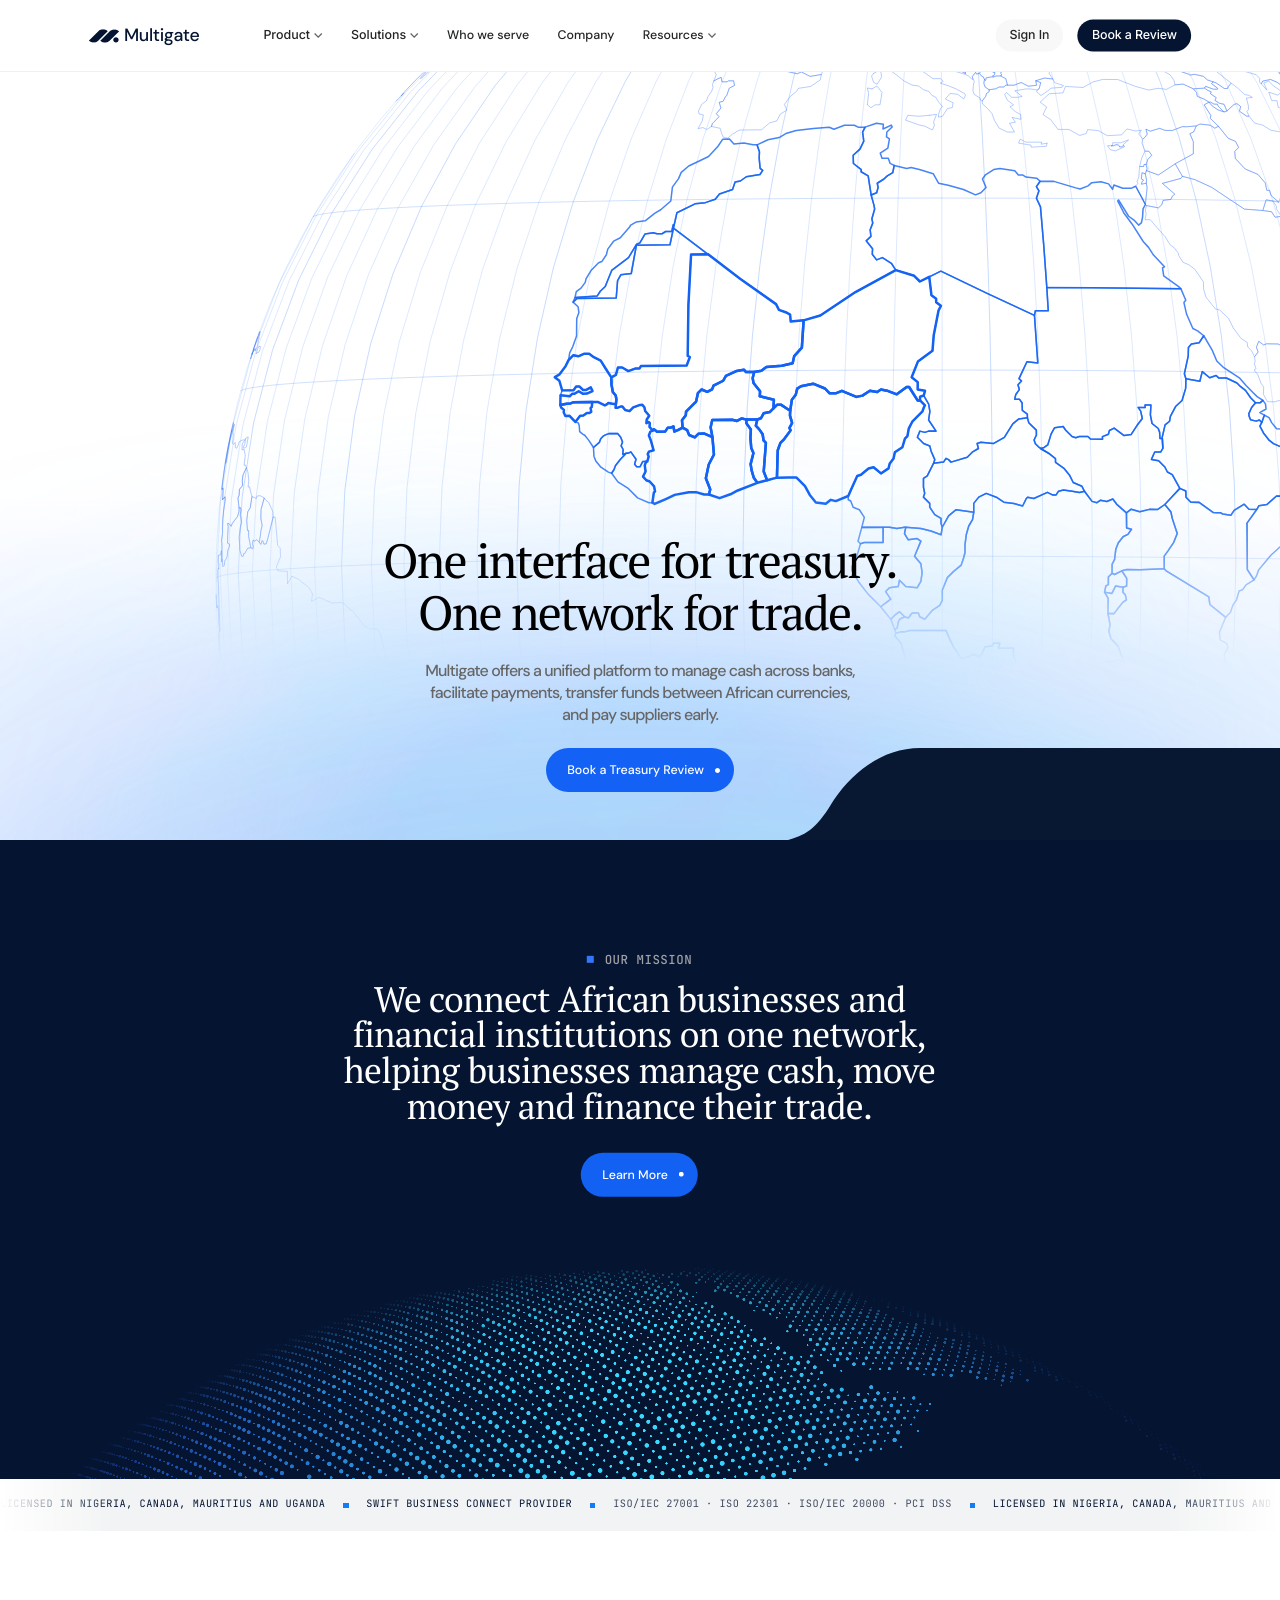
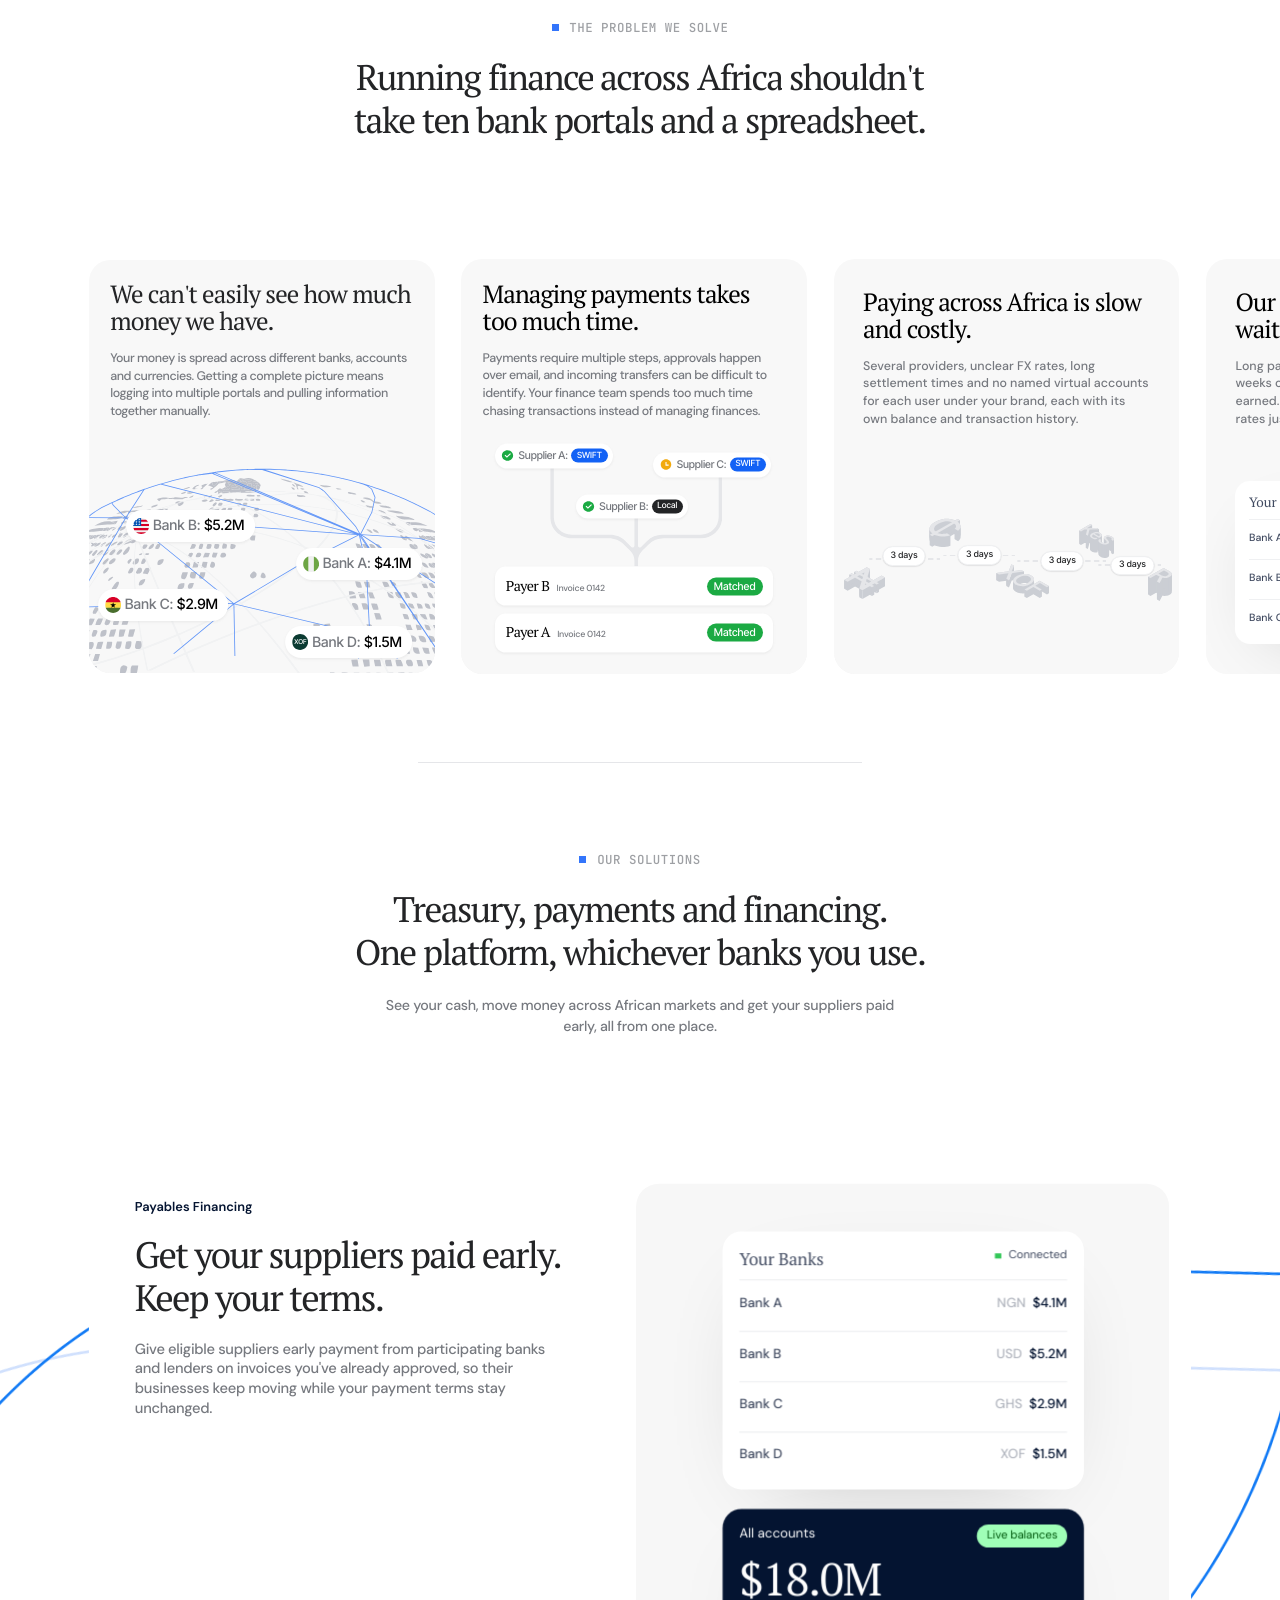
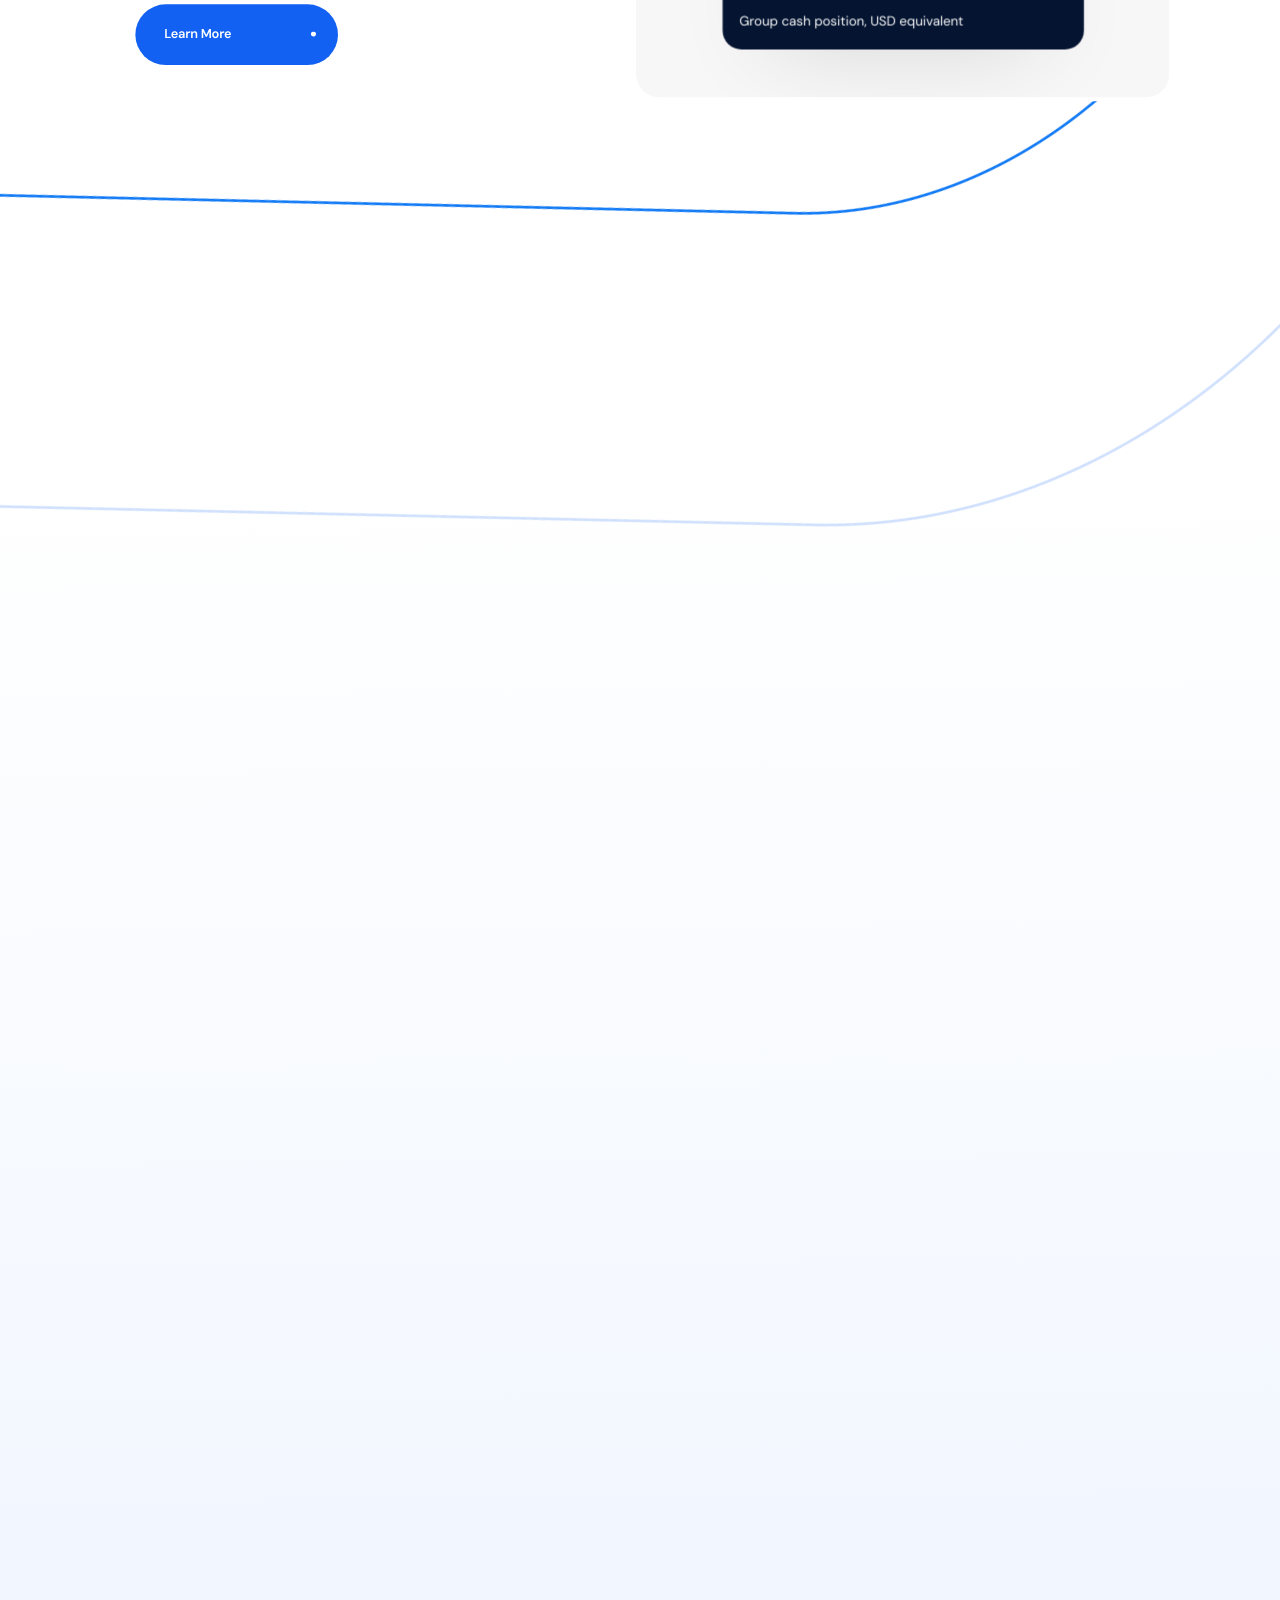
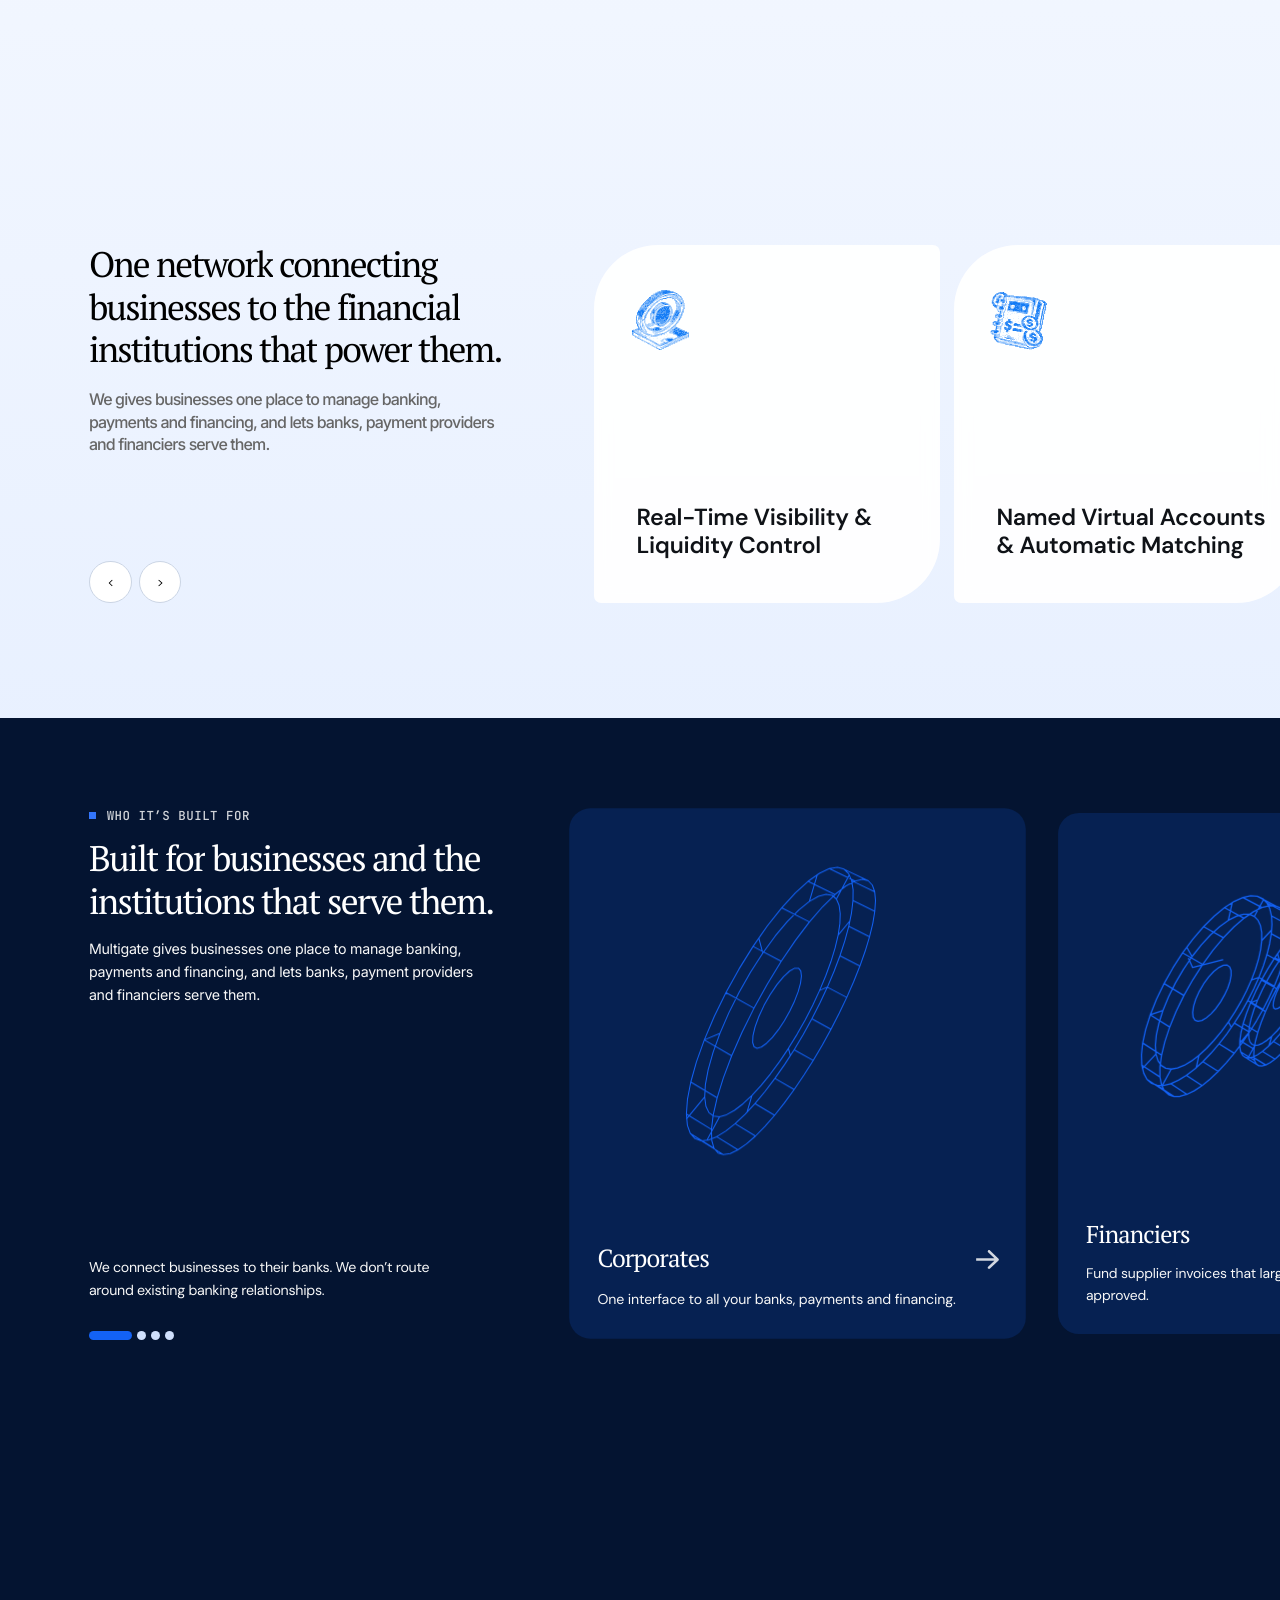
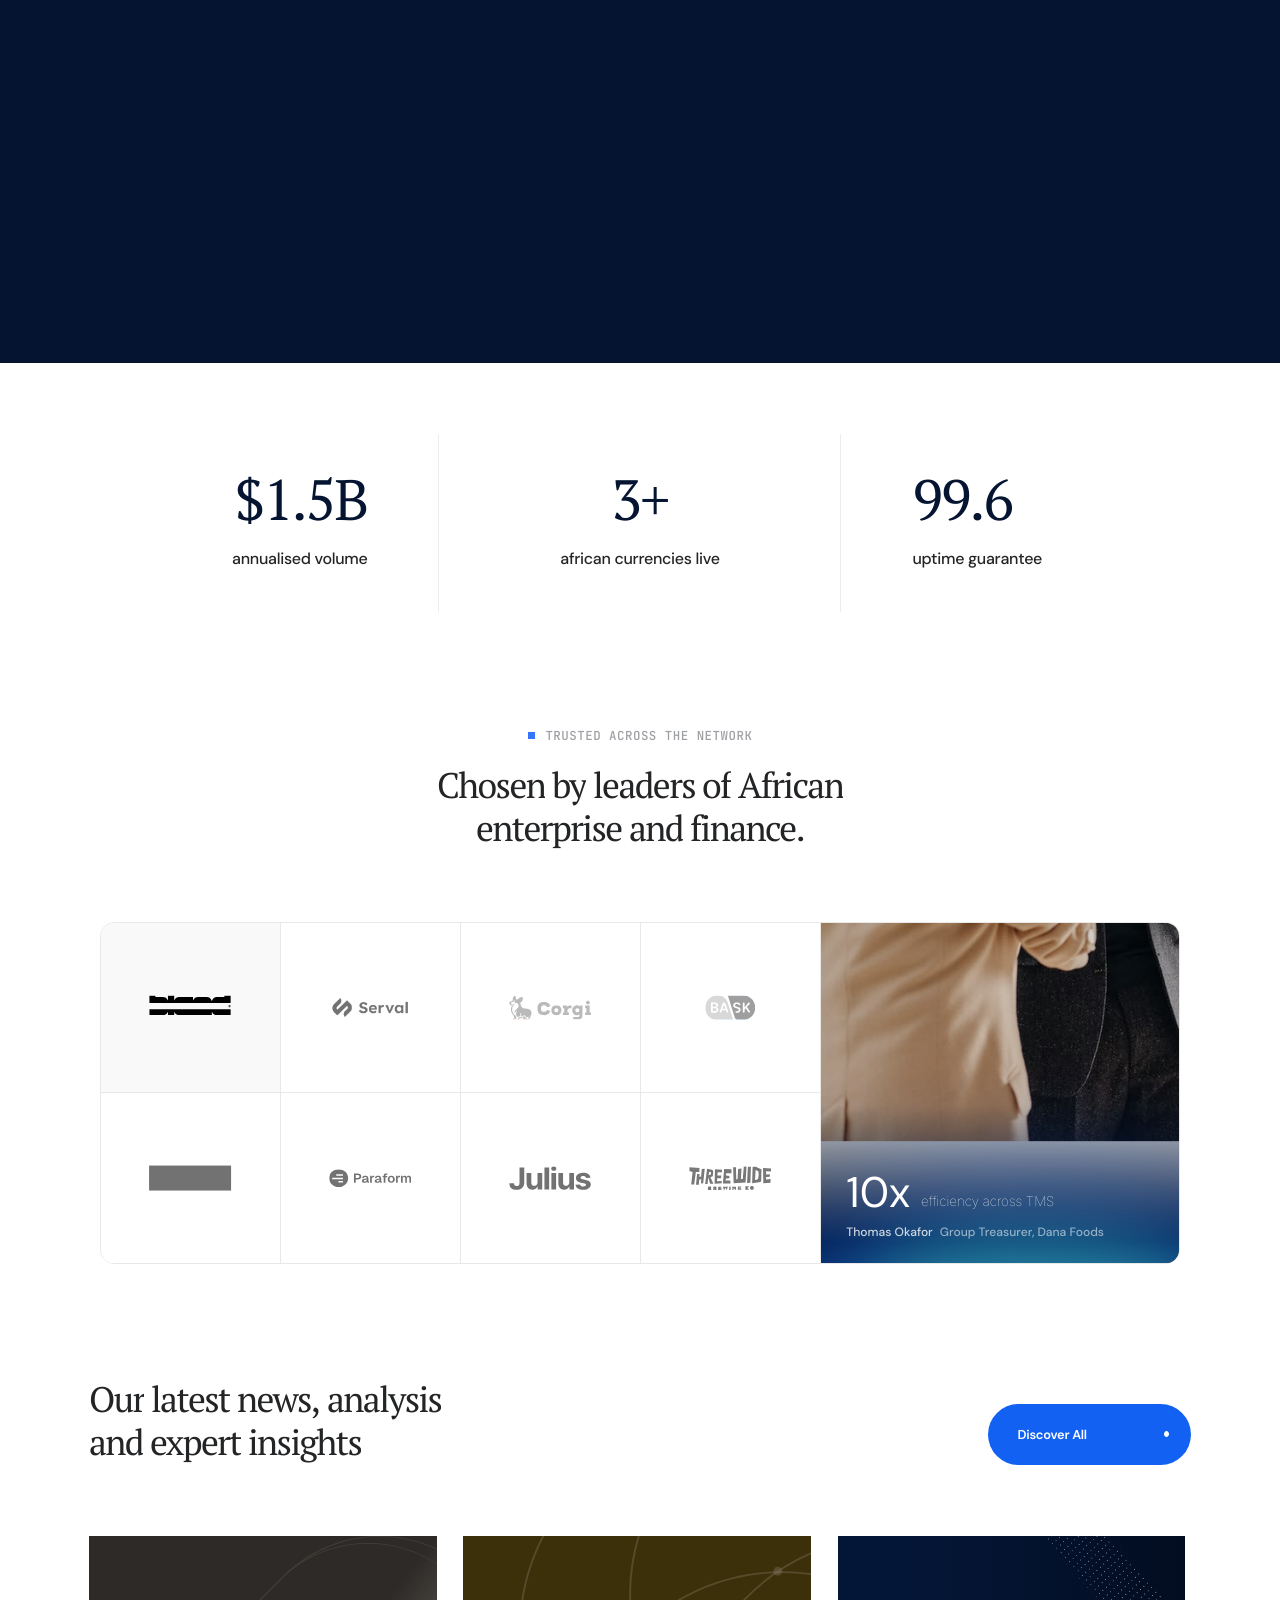
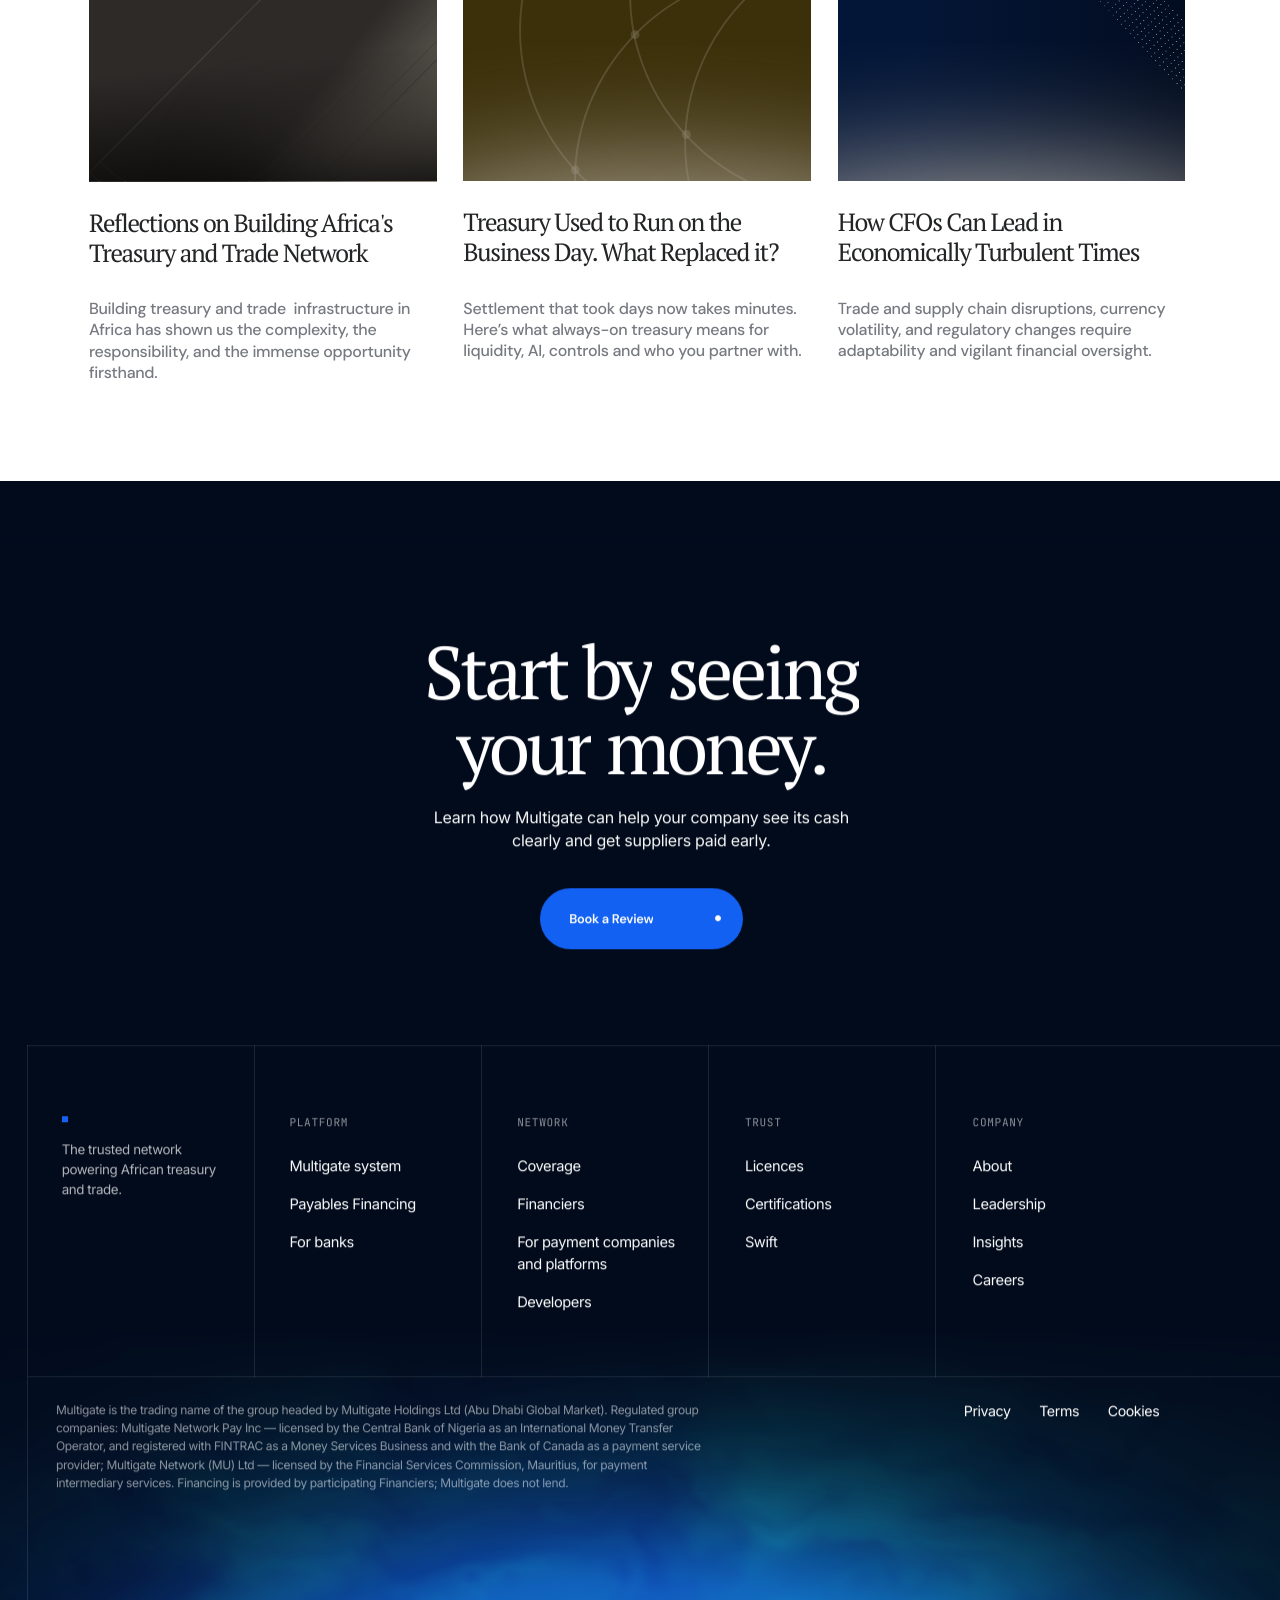
==== commit 1e15e64f: "Solutions stack: focus card takes the Treasury card size and colours as you scroll; animated Africa " ====
--- a/index.html
+++ b/index.html
@@ -168,7 +168,7 @@
         </div>
       </div>
     </div></div></section>
-<section id="content" class="pf-sec" style="--h:4044px;background:linear-gradient(179.449deg,#fff 54.394%,#e3edff 110.54%)"><div class="pf-in" style="height:4044px"><div style="position:absolute;left:-289px;top:1304px;width:2230px;height:1108px"><div class="relative size-full">
+<section id="content" class="pf-sec" style="--h:4544px;background:linear-gradient(179.449deg,#fff 54.394%,#e3edff 110.54%)"><div class="pf-in" style="height:4544px"><div style="position:absolute;left:-289px;top:1304px;width:2230px;height:1108px"><div class="relative size-full">
       <div class="-translate-x-1/2 absolute h-[1017px] left-1/2 top-[91px] w-[2230px]">
         <img alt="" class="absolute block inset-0 max-w-none size-full" height="1017" src="assets/pf/content-e0345.png" width="2230" />
       </div>
@@ -218,9 +218,9 @@
       <div class="absolute inset-[-2px_0_0_0]">
         <img alt="" class="block max-w-none size-full" src="assets/pf/content-c44c3.svg" />
       </div>
-    </div></div><div style="position:absolute;left:100px;top:1404px;width:1240px;height:1865px"><div class="relative size-full">
+    </div></div><div style="position:absolute;left:100px;top:1404px;width:1240px;height:2365px"><div class="relative size-full">
 <div class="-translate-x-1/2 absolute bg-[#fafbfb] drop-shadow-[0px_385.201px_54.056px_rgba(141,150,165,0),0px_246.657px_49.251px_rgba(141,150,165,0.01),0px_138.544px_41.643px_rgba(141,150,165,0.05),0px_61.664px_30.832px_rgba(141,150,165,0.09),0px_15.216px_16.818px_rgba(141,150,165,0.1)] h-[469.288px] left-1/2 rounded-[25.627px] top-0 w-[961px]"><div class="absolute content-stretch flex flex-col gap-[16.017px] items-start left-[40.04px] right-[550.17px] top-[32.03px]"><div class="content-stretch flex flex-col gap-[12.813px] items-start relative shrink-0 w-full"><div class="content-stretch flex items-center relative shrink-0"><div class="capitalize flex flex-col font-['DM_Sans'] fw-600 font-semibold justify-center leading-[0] relative shrink-0 text-[11.212px] text-[#76797f] whitespace-nowrap" style="font-variation-settings:'opsz' 14"><p class="leading-[16.017px]">Payables Financing</p></div></div><p class="font-['PT_Serif'] fw-400 leading-[38.44px] min-w-full not-italic relative shrink-0 text-[32.033px] text-[#76797f] tracking-[-1.4415px] w-[min-content]">Get your suppliers paid early. Keep your terms.</p></div><p class="font-['DM_Sans'] fw-500 font-medium leading-[1.35] relative shrink-0 text-[12.813px] text-[#76797f] tracking-[-0.2563px] w-full" style="font-variation-settings:'opsz' 14">Give eligible suppliers early payment from participating banks and lenders on invoices you've already approved, so their businesses keep moving while your payment terms stay unchanged.</p></div><div class="absolute bg-[#1261f2] content-stretch flex items-center justify-between left-[40.04px] overflow-clip pl-[25.627px] pr-[19.22px] py-[19.22px] rounded-[160.167px] top-[384.4px] w-[176.984px]"><p class="font-['DM_Sans'] fw-600 leading-[normal] not-italic relative shrink-0 text-[11.212px] text-white tracking-[-0.2242px] whitespace-nowrap">Learn More</p><div class="relative shrink-0 size-[4.805px]"><img alt="" class="absolute block inset-0 max-w-none size-full" src="assets/pf/content-ddea0.svg" /></div></div><div class="absolute bg-[#f7f7f7] bottom-[3.94px] overflow-clip right-[19.61px] rounded-[19.921px] top-[17.94px] w-[464px]"><div class="absolute bg-white content-stretch flex flex-col gap-[8.301px] items-start left-[74.7px] overflow-clip p-[14.941px] rounded-[16.601px] shadow-[0px_24.902px_83.005px_-41.503px_rgba(0,0,0,0.24)] top-[41.5px] w-[315.42px]"><div class="content-stretch flex items-start justify-between overflow-clip relative shrink-0 w-full"><p class="font-['PT_Serif'] fw-400 leading-[19.091px] not-italic relative shrink-0 text-[14.941px] text-[#404a60] tracking-[-0.0747px] whitespace-nowrap">Your Banks</p><div class="content-stretch flex gap-[6.64px] items-center justify-end relative shrink-0 w-[132.809px]"><div class="bg-[#33c758] relative shrink-0 size-[4.98px]"></div><div class="flex flex-col font-['DM_Sans'] fw-400 font-normal justify-center leading-[0] relative shrink-0 text-[9.961px] text-[#404a60] tracking-[-0.0498px] whitespace-nowrap" style="font-variation-settings:'opsz' 14"><p class="leading-[13.281px]">Connected</p></div></div></div><div class="bg-[#eff0f2] h-[0.83px] relative shrink-0 w-full"></div><div class="content-stretch flex font-medium items-start justify-between overflow-clip py-[4.15px] relative shrink-0 w-full"><p class="font-['DM_Sans'] fw-500 leading-[18.261px] relative shrink-0 text-[11.621px] text-[#404a60] whitespace-nowrap" style="font-variation-settings:'opsz' 14">Bank A</p><p class="font-['IBM_Plex_Sans'] fw-500 leading-[0] relative shrink-0 text-[0px] text-[#041431] whitespace-pre"><span class="font-['DM_Sans'] fw-500 leading-[18.261px] text-[11.621px] text-[#b1b5be]" style="font-variation-settings:'opsz' 14">NGN</span><span class="font-['DM_Sans'] fw-500 leading-[18.261px] text-[11.621px]" style="font-variation-settings:'opsz' 14">  $4.1M</span></p></div><div class="bg-[#eff0f2] h-[0.83px] relative shrink-0 w-full"></div><div class="content-stretch flex font-medium items-start justify-between overflow-clip py-[4.15px] relative shrink-0 w-full"><p class="font-['DM_Sans'] fw-500 leading-[18.261px] relative shrink-0 text-[11.621px] text-[#404a60] whitespace-nowrap" style="font-variation-settings:'opsz' 14">Bank B</p><p class="font-['IBM_Plex_Sans'] fw-500 leading-[0] relative shrink-0 text-[0px] text-[#041431] whitespace-pre"><span class="font-['DM_Sans'] fw-500 leading-[18.261px] text-[11.621px] text-[#b1b5be]" style="font-variation-settings:'opsz' 14">USD</span><span class="font-['DM_Sans'] fw-500 leading-[18.261px] text-[11.621px]" style="font-variation-settings:'opsz' 14">  $5.2M</span></p></div><div class="bg-[#eff0f2] h-[0.83px] relative shrink-0 w-full"></div><div class="content-stretch flex font-medium items-start justify-between overflow-clip py-[4.15px] relative shrink-0 w-full"><p class="font-['DM_Sans'] fw-500 leading-[18.261px] relative shrink-0 text-[11.621px] text-[#404a60] whitespace-nowrap" style="font-variation-settings:'opsz' 14">Bank C</p><p class="font-['IBM_Plex_Sans'] fw-500 leading-[0] relative shrink-0 text-[0px] text-[#041431] whitespace-pre"><span class="font-['DM_Sans'] fw-500 leading-[18.261px] text-[11.621px] text-[#b1b5be]" style="font-variation-settings:'opsz' 14">GHS</span><span class="font-['DM_Sans'] fw-500 leading-[18.261px] text-[11.621px]" style="font-variation-settings:'opsz' 14">  $2.9M</span></p></div><div class="bg-[#eff0f2] h-[0.83px] relative shrink-0 w-full"></div><div class="content-stretch flex font-medium items-start justify-between overflow-clip py-[4.15px] relative shrink-0 w-full"><p class="font-['DM_Sans'] fw-500 leading-[18.261px] relative shrink-0 text-[11.621px] text-[#404a60] whitespace-nowrap" style="font-variation-settings:'opsz' 14">Bank D</p><p class="font-['IBM_Plex_Sans'] fw-500 leading-[0] relative shrink-0 text-[0px] text-[#041431] whitespace-pre"><span class="font-['DM_Sans'] fw-500 leading-[18.261px] text-[11.621px] text-[#b1b5be]" style="font-variation-settings:'opsz' 14">XOF</span><span class="font-['DM_Sans'] fw-500 leading-[18.261px] text-[11.621px]" style="font-variation-settings:'opsz' 14">  $1.5M</span></p></div></div><div class="absolute bg-[#041431] content-stretch flex flex-col items-start left-[74.7px] overflow-clip px-[14.941px] py-[9.961px] rounded-[16.601px] shadow-[0px_24.902px_83.005px_-41.503px_rgba(0,0,0,0.24)] top-[283.05px] w-[315.42px]"><div class="content-stretch flex items-start justify-between overflow-clip py-[4.15px] relative shrink-0 w-full"><p class="font-['DM_Sans'] fw-400 font-normal leading-[18.261px] relative shrink-0 text-[11.621px] text-white whitespace-nowrap" style="font-variation-settings:'opsz' 14">All accounts </p><div class="bg-[#9fffb7] content-stretch flex items-center justify-center px-[8.301px] py-[3.32px] relative rounded-[829.224px] shrink-0"><div class="flex flex-col font-['DM_Sans'] fw-400 font-normal justify-center leading-[0] relative shrink-0 text-[#005a0e] text-[9.961px] tracking-[-0.0498px] whitespace-nowrap" style="font-variation-settings:'opsz' 14"><p class="leading-[13.281px]">Live balances</p></div></div></div><div class="content-stretch flex items-start justify-between overflow-clip py-[4.15px] relative shrink-0 w-full"><p class="font-['PT_Serif'] fw-400 leading-none not-italic relative shrink-0 text-[39.843px] text-white tracking-[-1.1953px] whitespace-nowrap">$18.0M</p></div><div class="content-stretch flex items-start justify-between overflow-clip py-[4.15px] relative shrink-0 w-full"><p class="font-['DM_Sans'] fw-400 font-normal leading-[18.261px] relative shrink-0 text-[11.621px] text-white whitespace-nowrap" style="font-variation-settings:'opsz' 14">Group cash position, USD equivalent</p></div></div></div></div><div class="-translate-x-1/2 absolute bg-[#f5f5f5] drop-shadow-[0px_432.098px_60.637px_rgba(141,150,165,0),0px_276.687px_55.247px_rgba(141,150,165,0.01),0px_155.412px_46.713px_rgba(141,150,165,0.05),0px_69.172px_34.586px_rgba(141,150,165,0.09),0px_17.068px_18.865px_rgba(141,150,165,0.1)] h-[526.423px] left-1/2 rounded-[28.747px] top-[85.77px] w-[1078px]"><div class="absolute content-stretch flex flex-col gap-[17.967px] items-start left-[44.92px] right-[617.15px] top-[35.93px]"><div class="content-stretch flex flex-col gap-[14.373px] items-start relative shrink-0 w-full"><div class="content-stretch flex items-center relative shrink-0"><div class="capitalize flex flex-col font-['DM_Sans'] fw-600 font-semibold justify-center leading-[0] relative shrink-0 text-[12.577px] text-[#76797f] whitespace-nowrap" style="font-variation-settings:'opsz' 14"><p class="leading-[17.967px]">Payments & FX</p></div></div><p class="font-['PT_Serif'] fw-400 leading-[43.12px] min-w-full not-italic relative shrink-0 text-[35.933px] text-[#76797f] tracking-[-1.617px] w-[min-content]">Move and settle money across markets.</p></div><p class="font-['DM_Sans'] fw-500 font-medium leading-[1.35] relative shrink-0 text-[#76797f] text-[14.373px] tracking-[-0.2875px] w-full" style="font-variation-settings:'opsz' 14">Collect locally, convert currencies and pay beneficiaries across African markets through one connection, with visibility and control for corporates and payment platforms.</p></div><div class="absolute bg-[#1261f2] content-stretch flex items-center justify-between left-[44.92px] overflow-clip pl-[28.747px] pr-[21.56px] py-[21.56px] rounded-[179.667px] top-[431.2px] w-[198.532px]"><p class="font-['DM_Sans'] fw-600 leading-[normal] not-italic relative shrink-0 text-[12.577px] text-white tracking-[-0.2515px] whitespace-nowrap">Learn More</p><div class="relative shrink-0 size-[5.39px]"><img alt="" class="absolute block inset-0 max-w-none size-full" src="assets/pf/content-0b018.svg" /></div></div><div class="absolute bg-[#f8f8f8] h-[484.202px] left-[556.07px] overflow-clip rounded-[21.56px] top-[21.56px] w-[502.168px]"><div class="absolute h-[510.253px] left-[-67.38px] overflow-clip top-[-13.47px] w-[637.817px]"><div class="absolute inset-[-2%_8.4%]"><img alt="" class="absolute block inset-0 max-w-none size-full" src="assets/pf/content-b70bc.svg" /></div><div class="absolute inset-[34.66%_48.97%_40.54%_29.02%]"><div class="absolute inset-[-0.15%_0_0_-0.18%]"><img alt="" class="block max-w-none size-full" src="assets/pf/content-38ce0.svg" /></div></div><div class="absolute inset-[39.72%_56.92%_52.36%_31.97%]"><img alt="" class="absolute block inset-0 max-w-none size-full" src="assets/pf/content-815c6.svg" /></div><div class="absolute inset-[36.77%_32.48%_58.36%_51.02%]"><img alt="" class="absolute block inset-0 max-w-none size-full" src="assets/pf/content-16c47.svg" /></div><div class="absolute inset-[38.36%_45.85%_59.95%_52.13%]"><img alt="" class="absolute block inset-0 max-w-none size-full" src="assets/pf/content-cff0e.svg" /></div><div class="absolute inset-[38.36%_45.88%_59.95%_52.12%]"><div class="absolute inset-[-1.85%_-1.25%]"><img alt="" class="block max-w-none size-full" src="assets/pf/content-0afcf.svg" /></div></div><p class="absolute font-['JetBrains_Mono'] fw-700 font-bold inset-[37.52%_41.63%_60.72%_54.92%] leading-[normal] text-[#0b1a38] text-[7.016px] whitespace-nowrap">LAGOS</p><p class="absolute font-['JetBrains_Mono'] fw-400 font-normal inset-[39.46%_41.78%_59.37%_54.92%] leading-[normal] text-[#5d6b86] text-[4.784px] whitespace-nowrap">NIGERIA</p><div class="absolute inset-[38.02%_37.88%_59.61%_62.12%]"><div class="absolute inset-[0_-0.16px]"><img alt="" class="block max-w-none size-full" src="assets/pf/content-7aae5.svg" /></div></div><p class="absolute font-['JetBrains_Mono'] fw-700 font-bold inset-[38.21%_33.58%_59.83%_64.22%] leading-[normal] text-[#041431] text-[7.654px] text-right whitespace-nowrap">NGN</p><div class="absolute inset-[29.78%_70.98%_65.34%_12.52%]"><img alt="" class="absolute block inset-0 max-w-none size-full" src="assets/pf/content-51909.svg" /></div><div class="absolute inset-[31.37%_84.36%_66.94%_13.61%]"><img alt="" class="absolute block inset-0 max-w-none size-full" src="assets/pf/content-5c8db.svg" /></div><div class="absolute inset-[31.37%_84.39%_66.94%_13.61%]"><div class="absolute inset-[-1.85%_-1.25%]"><img alt="" class="block max-w-none size-full" src="assets/pf/content-0afcf.svg" /></div></div><p class="absolute font-['JetBrains_Mono'] fw-700 font-bold inset-[30.53%_80.14%_67.7%_16.42%] leading-[normal] text-[#0b1a38] text-[7.016px] whitespace-nowrap">DAKAR</p><p class="absolute font-['JetBrains_Mono'] fw-400 font-normal inset-[32.47%_80.29%_66.36%_16.42%] leading-[normal] text-[#5d6b86] text-[4.784px] whitespace-nowrap">SENEGAL</p><div class="absolute inset-[31.03%_76.39%_66.59%_23.61%]"><div class="absolute inset-[0_-0.16px]"><img alt="" class="block max-w-none size-full" src="assets/pf/content-7aae5.svg" /></div></div><p class="absolute font-['JetBrains_Mono'] fw-700 font-bold inset-[31.22%_72.09%_66.82%_25.71%] leading-[normal] text-[#041431] text-[7.654px] text-right whitespace-nowrap">XOF</p><div class="absolute inset-[49.89%_64.91%_45.24%_18.59%]"><img alt="" class="absolute block inset-0 max-w-none size-full" src="assets/pf/content-16c47.svg" /></div><div class="absolute inset-[51.48%_78.31%_46.8%_19.69%]"><img alt="" class="absolute block inset-0 max-w-none size-full" src="assets/pf/content-b14dc.svg" /></div><div class="absolute inset-[51.48%_78.31%_46.83%_19.69%]"><div class="absolute inset-[-1.85%_-1.25%]"><img alt="" class="block max-w-none size-full" src="assets/pf/content-0afcf.svg" /></div></div><p class="absolute font-['JetBrains_Mono'] fw-700 font-bold inset-[50.64%_74.07%_47.6%_22.48%] leading-[normal] text-[#0b1a38] text-[7.016px] whitespace-nowrap">ACCRA</p><p class="absolute font-['JetBrains_Mono'] fw-400 font-normal inset-[52.57%_75.16%_46.25%_22.48%] leading-[normal] text-[#5d6b86] text-[4.784px] whitespace-nowrap">GHANA</p><div class="absolute inset-[51.14%_70.31%_46.49%_29.69%]"><div class="absolute inset-[0_-0.16px]"><img alt="" class="block max-w-none size-full" src="assets/pf/content-7aae5.svg" /></div></div><p class="absolute font-['JetBrains_Mono'] fw-700 font-bold inset-[51.33%_66.02%_46.72%_31.79%] leading-[normal] text-[#041431] text-[7.654px] text-right whitespace-nowrap">GHS</p><div class="absolute inset-[59.46%_53.17%_35.67%_30.33%]"><img alt="" class="absolute block inset-0 max-w-none size-full" src="assets/pf/content-0cf75.svg" /></div><div class="absolute inset-[61.05%_66.55%_37.26%_31.43%]"><img alt="" class="absolute block inset-0 max-w-none size-full" src="assets/pf/content-a84c4.svg" /></div><div class="absolute inset-[61.05%_66.57%_37.26%_31.43%]"><div class="absolute inset-[-1.85%_-1.25%]"><img alt="" class="block max-w-none size-full" src="assets/pf/content-0afcf.svg" /></div></div><p class="absolute font-['JetBrains_Mono'] fw-700 font-bold inset-[60.21%_61.07%_38.03%_34.23%] leading-[normal] text-[#0b1a38] text-[7.016px] whitespace-nowrap">ABIDJAN</p><p class="absolute font-['JetBrains_Mono'] fw-400 font-normal inset-[62.14%_59.81%_36.68%_34.23%] leading-[normal] text-[#5d6b86] text-[4.784px] whitespace-nowrap">CÔTE D'IVOIRE</p><div class="absolute inset-[60.71%_58.57%_36.92%_41.43%]"><div class="absolute inset-[0_-0.16px]"><img alt="" class="block max-w-none size-full" src="assets/pf/content-7aae5.svg" /></div></div><p class="absolute font-['JetBrains_Mono'] fw-700 font-bold inset-[60.89%_54.27%_37.15%_43.53%] leading-[normal] text-[#041431] text-[7.654px] text-right whitespace-nowrap">XOF</p></div></div></div><div class="-translate-x-1/2 absolute bg-white drop-shadow-[0px_497.115px_69.762px_rgba(141,150,165,0),0px_318.319px_63.56px_rgba(141,150,165,0.01),0px_178.796px_53.742px_rgba(141,150,165,0.05),0px_79.58px_39.79px_rgba(141,150,165,0.09),0px_19.637px_21.704px_rgba(141,150,165,0.1)] h-[605.633px] left-[calc(50%+0.1px)] rounded-[33.072px] top-[259.37px] w-[1240.205px]"><div class="absolute content-stretch flex flex-col gap-[20.67px] items-start left-[51.68px] right-[710.02px] top-[41.34px]"><div class="content-stretch flex flex-col gap-[16.536px] items-start relative shrink-0 w-full"><div class="content-stretch flex items-center relative shrink-0"><div class="capitalize flex flex-col font-['DM_Sans'] fw-500 font-medium justify-center leading-[0] relative shrink-0 text-[#041431] text-[14px] whitespace-nowrap" style="font-variation-settings:'opsz' 14"><p class="leading-[17.967px]">Treasury Management System</p></div></div><p class="font-['PT_Serif'] fw-400 leading-[49.608px] min-w-full not-italic relative shrink-0 text-[41.34px] text-[#232426] tracking-[-1.8603px] w-[min-content]">See and control your money across your banks</p></div><div class="font-['DM_Sans'] fw-500 font-medium leading-[0] relative shrink-0 text-[16.536px] text-[#76797f] tracking-[-0.3307px] w-full" style="font-variation-settings:'opsz' 14"><p class="leading-[1.35] mb-0">Connect your banks, entities and currencies into one live cash position. Then run treasury from the same screen: approve and send payments, manage liquidity and govern bank relationships</p><p class="leading-[1.35]">whichever banks you use.</p></div></div><div class="absolute bg-[#1261f2] content-stretch flex items-center justify-between left-[51.68px] overflow-clip pl-[33.072px] pr-[24.804px] py-[24.804px] rounded-[206.701px] top-[496.08px] w-[228.404px]"><p class="font-['DM_Sans'] fw-600 leading-[normal] not-italic relative shrink-0 text-[14.469px] text-white tracking-[-0.2894px] whitespace-nowrap">Learn More</p><div class="relative shrink-0 size-[6.201px]"><img alt="" class="absolute block inset-0 max-w-none size-full" src="assets/pf/content-9c081.svg" /></div></div><div class="-translate-y-1/2 absolute bg-[#f8f8f8] h-[557.059px] left-[636.64px] overflow-clip rounded-[24.804px] top-[calc(50%-0.52px)] w-[577.729px]"><div class="-translate-y-1/2 absolute bg-[#f8f8f8] border-[#e1dfde] border-[0.853px] border-solid h-[557.387px] left-[45.47px] overflow-clip rounded-[13.271px] top-[calc(50%+48.74px)] w-[658.342px]"><div class="absolute bg-white content-stretch flex flex-col gap-[30.966px] h-[597.2px] items-start left-[13.37px] pb-[34.126px] pl-[45.501px] pr-[34.126px] pt-[45.501px] rounded-[8.847px] top-[41.8px] w-[840.346px]"><div class="content-stretch flex items-center justify-between relative shrink-0 w-full"><p class="font-['DM_Sans'] fw-500 font-medium leading-[24.264px] relative shrink-0 text-[26.542px] text-[#232426] tracking-[-0.5308px] whitespace-nowrap" style="font-variation-settings:'opsz' 14">Cash Management</p></div><div class="content-stretch flex flex-col gap-[22.119px] items-start relative shrink-0 w-full"><div class="border-[#e2e4e9] border-b-[0.758px] border-solid content-stretch flex gap-[30.33px] items-center py-[10.615px] relative shrink-0 w-full"><div class="content-stretch flex gap-[4.549px] items-center justify-center relative shrink-0"><div class="content-stretch flex gap-[3.033px] items-center justify-center relative shrink-0"><p class="font-['DM_Sans'] fw-600 font-semibold leading-[15.165px] relative shrink-0 text-[12.797px] text-[#232426] text-center w-[76.783px]" style="font-variation-settings:'opsz' 14">Overview</p></div><div class="absolute bottom-[-10.78px] h-0 left-0 right-[0.29px]"><div class="absolute inset-[-1.52px_0_0_0]"><img alt="" class="block max-w-none size-full" src="assets/pf/content-0d9f3.svg" /></div></div></div><div class="content-stretch flex items-center relative shrink-0"><div class="content-stretch flex gap-[3.033px] items-center justify-center relative shrink-0"><p class="font-['DM_Sans'] fw-500 font-medium leading-[15.165px] relative shrink-0 text-[12.797px] text-[#76797f] text-center w-[63.986px]" style="font-variation-settings:'opsz' 14">By Bank</p></div></div><div class="content-stretch flex items-center relative shrink-0"><div class="content-stretch flex gap-[3.033px] items-center justify-center relative shrink-0"><p class="font-['DM_Sans'] fw-500 font-medium leading-[15.165px] relative shrink-0 text-[12.797px] text-[#76797f] text-center w-[72.517px]" style="font-variation-settings:'opsz' 14">By Entity</p></div></div><div class="content-stretch flex items-center relative shrink-0"><div class="content-stretch flex gap-[3.033px] items-center justify-center relative shrink-0"><p class="font-['DM_Sans'] fw-500 font-medium leading-[15.165px] relative shrink-0 text-[12.797px] text-[#76797f] text-center w-[99.533px]" style="font-variation-settings:'opsz' 14">By Currency</p></div></div><div class="content-stretch flex items-center relative shrink-0"><div class="content-stretch flex gap-[3.033px] items-center justify-center relative shrink-0"><p class="font-['DM_Sans'] fw-500 font-medium leading-[15.165px] relative shrink-0 text-[12.797px] text-[#76797f] text-center w-[191.957px]" style="font-variation-settings:'opsz' 14">Weekly Cash Movement</p></div></div><div class="content-stretch flex items-center relative shrink-0"><div class="content-stretch flex gap-[3.033px] items-center justify-center relative shrink-0"><p class="font-['DM_Sans'] fw-500 font-medium leading-[15.165px] relative shrink-0 text-[12.797px] text-[#76797f] text-center w-[133.659px]" style="font-variation-settings:'opsz' 14">Data on Demand</p></div></div></div><div class="content-stretch flex flex-col gap-[45.501px] items-start relative shrink-0 w-[600.044px]"><div class="content-stretch flex flex-col items-start relative shrink-0"><div class="content-stretch flex items-center relative shrink-0"><div class="content-stretch flex flex-col gap-[6.066px] items-start relative shrink-0 w-[195.896px]"><div class="content-stretch flex gap-[4.134px] items-center relative shrink-0"><p class="font-['Inter_Tight'] fw-500 leading-[15.165px] not-italic relative shrink-0 text-[10.615px] text-[#76797f] tracking-[-0.0531px] whitespace-nowrap" style="font-variation-settings:'opsz' 14">Total Balance</p><div class="relative shrink-0 size-[12.402px]"><img alt="" class="absolute block inset-0 max-w-none size-full" src="assets/pf/content-77fab.svg" /></div></div><div class="content-stretch flex h-[30.33px] items-center relative shrink-0"><div class="content-stretch flex items-center relative shrink-0 w-[150.132px]"><p class="font-['DM_Sans'] fw-500 font-medium leading-[30.33px] relative shrink-0 text-[#041431] text-[22.119px] tracking-[-0.4424px] whitespace-nowrap" style="font-variation-settings:'opsz' 14">$1,245,600.00</p></div></div></div><div class="content-stretch flex flex-col items-center relative shrink-0"><div class="content-stretch flex flex-col gap-[6.066px] items-start relative shrink-0"><div class="content-stretch flex gap-[4.134px] items-center relative shrink-0"><p class="font-['DM_Sans'] fw-500 font-medium leading-[15.165px] not-italic relative shrink-0 text-[10.615px] text-[#76797f] tracking-[-0.0531px] whitespace-nowrap" style="font-variation-settings:'opsz' 14">Converted &amp; Aggregated Credits</p><div class="relative shrink-0 size-[12.402px]"><img alt="" class="absolute block inset-0 max-w-none size-full" src="assets/pf/content-77fab.svg" /></div></div><div class="content-stretch flex h-[30.33px] items-center relative shrink-0"><div class="content-stretch flex items-center relative shrink-0"><p class="font-['DM_Sans'] fw-500 font-medium leading-[30.33px] relative shrink-0 text-[#041431] text-[22.119px] tracking-[-0.4424px] whitespace-nowrap" style="font-variation-settings:'opsz' 14">$845,200.00</p></div></div></div></div></div><div class="h-[122.584px] relative shrink-0 w-[600.044px]"><div class="absolute inset-[-8.39%_-2.66%_-17.43%_-2.66%]"><img alt="" class="block max-w-none size-full" src="assets/pf/content-6f0c7.svg" /></div></div></div><p class="absolute font-['Inter_Tight'] fw-500 leading-[21.231px] left-[278.28px] not-italic text-[13.648px] text-[#232426] top-[500.53px] tracking-[-0.0682px] w-[98.111px]">14.73M (18.46%)</p><p class="absolute font-['Inter_Tight'] fw-500 leading-[21.231px] left-[216.86px] not-italic text-[13.648px] text-[#232426] top-[430.77px] tracking-[-0.0682px] whitespace-nowrap">10.38M (14.50%)</p><div class="border-[1.106px] border-[#eff0f2] border-solid content-stretch flex flex-col items-start relative rounded-[11.059px] shrink-0 w-full"><div class="content-stretch flex flex-col gap-[5.688px] items-start relative shrink-0 w-full"><div class="bg-white content-stretch flex gap-[13.85px] items-center px-[17.063px] py-[11.375px] relative rounded-[11.059px] shrink-0 w-[551.699px]"><div class="content-stretch flex items-center justify-between relative shrink-0 w-[517.573px]"><p class="font-['DM_Sans'] fw-600 font-semibold leading-[19.907px] relative shrink-0 text-[14.219px] text-[#232426] tracking-[-0.0711px] whitespace-nowrap" style="font-variation-settings:'opsz' 14">Account Activity Evolution</p><div class="content-stretch flex gap-[18.467px] items-start relative shrink-0"><div class="content-stretch flex gap-[4.617px] items-center relative shrink-0"><div class="relative shrink-0 size-[11.375px]"><img alt="" class="absolute block inset-0 max-w-none size-full" src="assets/pf/content-35c4d.svg" /></div><p class="font-['Inter_Tight'] fw-500 leading-[19.907px] not-italic relative shrink-0 text-[11.375px] text-[#232426] tracking-[-0.0569px] whitespace-nowrap" style="font-feature-settings:'ss11' 1, 'calt' 0, 'liga' 0">Closing Balance</p></div><div class="content-stretch flex gap-[4.617px] items-center relative shrink-0"><div class="relative shrink-0 size-[11.375px]"><img alt="" class="absolute block inset-0 max-w-none size-full" src="assets/pf/content-5f3d8.svg" /></div><p class="font-['Inter_Tight'] fw-500 leading-[19.907px] not-italic relative shrink-0 text-[11.375px] text-[#232426] tracking-[-0.0569px] whitespace-nowrap" style="font-feature-settings:'ss11' 1, 'calt' 0, 'liga' 0">Debits</p></div><div class="content-stretch flex gap-[4.617px] items-center relative shrink-0"><div class="relative shrink-0 size-[11.375px]"><img alt="" class="absolute block inset-0 max-w-none size-full" src="assets/pf/content-026f4.svg" /></div><p class="font-['Inter_Tight'] fw-500 leading-[19.907px] not-italic relative shrink-0 text-[11.375px] text-[#232426] tracking-[-0.0569px] whitespace-nowrap" style="font-feature-settings:'ss11' 1, 'calt' 0, 'liga' 0">Credits</p></div></div></div></div><div class="content-stretch flex items-center relative shrink-0 w-[600.042px]"><div class="bg-white content-stretch flex flex-col items-start overflow-clip relative rounded-[6.763px] shadow-[0px_1.691px_3.382px_0px_rgba(27,28,29,0.04)] shrink-0 w-[936.727px]"><div class="content-stretch flex flex-col items-start pb-[13.527px] px-[20.29px] relative shrink-0 w-full"><div class="h-[182.611px] relative shrink-0 w-full"><div class="absolute bottom-0 content-stretch flex items-center left-[42.28px] w-[854.721px]"><div class="content-stretch flex flex-[1_0_0] items-center  min-w-px relative"><p class="font-['Inter_Tight'] fw-500 leading-[16.908px] not-italic relative shrink-0 text-[11.836px] text-[#76797f] text-center tracking-[-0.0592px] whitespace-nowrap">Jan</p></div><div class="content-stretch flex flex-[1_0_0] items-center  min-w-px relative"><p class="font-['Inter_Tight'] fw-500 leading-[16.908px] not-italic relative shrink-0 text-[11.836px] text-[#76797f] text-center tracking-[-0.0592px] whitespace-nowrap">Feb</p></div><div class="content-stretch flex flex-[1_0_0] items-center  min-w-px relative"><p class="font-['Inter_Tight'] fw-500 leading-[16.908px] not-italic relative shrink-0 text-[11.836px] text-[#76797f] text-center tracking-[-0.0592px] whitespace-nowrap">Mar</p></div><div class="content-stretch flex flex-[1_0_0] items-center  min-w-px relative"><p class="font-['Inter_Tight'] fw-500 leading-[16.908px] not-italic relative shrink-0 text-[11.836px] text-[#76797f] text-center tracking-[-0.0592px] whitespace-nowrap">Apr</p></div><div class="content-stretch flex flex-[1_0_0] items-center  min-w-px relative"><p class="font-['Inter_Tight'] fw-500 leading-[16.908px] not-italic relative shrink-0 text-[11.836px] text-[#76797f] text-center tracking-[-0.0592px] whitespace-nowrap">May</p></div><div class="content-stretch flex flex-[1_0_0] items-center justify-center min-w-px relative"><p class="font-['Inter_Tight'] fw-500 leading-[16.908px] not-italic relative shrink-0 text-[11.836px] text-[#76797f] text-center tracking-[-0.0592px] whitespace-nowrap">Jun</p></div><div class="content-stretch flex flex-[1_0_0] items-center justify-center min-w-px relative"><p class="font-['Inter_Tight'] fw-500 leading-[16.908px] not-italic relative shrink-0 text-[11.836px] text-[#76797f] text-center tracking-[-0.0592px] whitespace-nowrap">Jul</p></div><div class="content-stretch flex flex-[1_0_0] items-center justify-end min-w-px relative"><p class="font-['Inter_Tight'] fw-500 leading-[16.908px] not-italic relative shrink-0 text-[11.836px] text-[#76797f] text-center tracking-[-0.0592px] whitespace-nowrap">Aug</p></div><div class="content-stretch flex flex-[1_0_0] items-center justify-end min-w-px relative"><p class="font-['Inter_Tight'] fw-500 leading-[16.908px] not-italic relative shrink-0 text-[11.836px] text-[#76797f] text-center tracking-[-0.0592px] whitespace-nowrap">Sep</p></div><div class="content-stretch flex flex-[1_0_0] items-center justify-end min-w-px relative"><p class="font-['Inter_Tight'] fw-500 leading-[16.908px] not-italic relative shrink-0 text-[11.836px] text-[#76797f] text-center tracking-[-0.0592px] whitespace-nowrap">Oct</p></div><div class="content-stretch flex flex-[1_0_0] items-center justify-end min-w-px relative"><p class="font-['Inter_Tight'] fw-500 leading-[16.908px] not-italic relative shrink-0 text-[11.836px] text-[#76797f] text-center tracking-[-0.0592px] whitespace-nowrap">Nov</p></div><div class="content-stretch flex flex-[1_0_0] items-center justify-end min-w-px relative"><p class="font-['Inter_Tight'] fw-500 leading-[16.908px] not-italic relative shrink-0 text-[11.836px] text-[#76797f] text-center tracking-[-0.0592px] whitespace-nowrap">Dec</p></div></div><div class="absolute bottom-[17.75px] content-stretch flex flex-col font-['Inter_Tight'] fw-500 gap-[30.435px] items-end justify-center leading-[16.908px] left-0 not-italic text-[11.836px] text-[#76797f] tracking-[-0.0592px] whitespace-nowrap"><p class="relative shrink-0">$300K</p><p class="relative shrink-0">$100K</p><p class="relative shrink-0">$5K</p><p class="relative shrink-0">0</p></div><div class="absolute h-[164.857px] left-[42.28px] top-0 w-[853.875px]"><div class="absolute bottom-0 content-stretch flex flex-col gap-[30.435px] items-start left-0 w-[853.875px]"><div class="h-[17.754px] relative shrink-0 w-full"><img alt="" class="absolute block inset-0 max-w-none size-full" src="assets/pf/content-64c60.svg" /></div><div class="h-[17.754px] relative shrink-0 w-full"><img alt="" class="absolute block inset-0 max-w-none size-full" src="assets/pf/content-2d09b.svg" /></div><div class="h-[17.754px] relative shrink-0 w-full"><img alt="" class="absolute block inset-0 max-w-none size-full" src="assets/pf/content-05dcb.svg" /></div><div class="h-[17.754px] relative shrink-0 w-full"><img alt="" class="absolute block inset-0 max-w-none size-full" src="assets/pf/content-e441a.svg" /></div></div><div class="absolute inset-[6.92%_0_5.8%_0]"><div class="absolute inset-[0_-0.12%_0_0]"><img alt="" class="block max-w-none size-full" src="assets/pf/content-8c963.svg" /></div></div><div class="absolute h-[87.078px] left-[1.69px] top-[68.48px] w-[852.184px]"><div class="absolute inset-[-57.28%_0_-0.97%_0]"><img alt="" class="block max-w-none size-full" src="assets/pf/content-f9340.svg" /></div></div><div class="absolute bg-white border-[0.634px] border-[#eff0f2] border-solid content-stretch drop-shadow-[0px_13.527px_13.527px_rgba(88,92,95,0.1)] flex flex-col items-start left-[519.93px] px-[10.145px] py-[6.763px] rounded-[5.073px] top-[26.21px]"><div class="content-stretch flex flex-col gap-[6.763px] items-start relative shrink-0"><div class="content-stretch flex h-[12.681px] items-center relative shrink-0 w-full"><p class="flex-[1_0_0] font-['Inter_Tight'] fw-500 leading-[11.836px] min-w-px not-italic relative text-[8.454px] text-[#76797f] tracking-[-0.0423px]">Sept 16th, 2023</p></div><div class="content-stretch flex flex-col gap-[6.763px] items-start relative shrink-0 w-full"><div class="content-stretch flex gap-[13.527px] items-center relative shrink-0"><div class="content-stretch flex gap-[3.382px] items-center relative shrink-0"><div class="relative shrink-0 size-[8.877px]"><img alt="" class="absolute block inset-0 max-w-none size-full" src="assets/pf/content-23b54.svg" /></div><div class="flex flex-col font-['Inter_Tight'] fw-400 justify-center leading-[0] not-italic relative shrink-0 text-[11.836px] text-[#76797f] tracking-[-0.0592px] whitespace-nowrap"><p class="leading-[16.908px]">Closing Balance</p></div></div><div class="flex flex-col font-['Inter_Tight'] fw-600 justify-center leading-[0] not-italic relative shrink-0 text-[11.836px] text-[#232426] text-right tracking-[-0.0592px] whitespace-nowrap"><p class="leading-[16.908px]">$1,350,000</p></div></div><div class="content-stretch flex gap-[62.561px] items-center relative shrink-0 w-full"><div class="content-stretch flex gap-[3.382px] items-center relative shrink-0"><div class="relative shrink-0 size-[8.877px]"><img alt="" class="absolute block inset-0 max-w-none size-full" src="assets/pf/content-8fbd0.svg" /></div><div class="flex flex-col font-['Inter_Tight'] fw-400 justify-center leading-[0] not-italic relative shrink-0 text-[11.836px] text-[#76797f] tracking-[-0.0592px] whitespace-nowrap"><p class="leading-[16.908px]">Debits</p></div></div><div class="flex flex-1 flex-col font-['Inter_Tight'] fw-600 justify-center leading-[0] min-w-px not-italic relative text-[11.836px] text-[#232426] text-right tracking-[-0.0592px]"><p class="leading-[16.908px]">$120,000</p></div></div><div class="content-stretch flex items-center justify-between relative shrink-0 w-full"><div class="content-stretch flex gap-[3.382px] items-center relative shrink-0"><div class="relative shrink-0 size-[8.877px]"><img alt="" class="absolute block inset-0 max-w-none size-full" src="assets/pf/content-57662.svg" /></div><div class="flex flex-col font-['Inter_Tight'] fw-400 justify-center leading-[0] not-italic relative shrink-0 text-[11.836px] text-[#76797f] tracking-[-0.0592px] whitespace-nowrap"><p class="leading-[16.908px]">Credits</p></div></div><div class="flex flex-col font-['Inter_Tight'] fw-600 justify-center leading-[0] not-italic relative shrink-0 text-[11.836px] text-[#232426] text-right tracking-[-0.0592px] whitespace-nowrap"><p class="leading-[16.908px]">$2,130,200</p></div></div></div></div></div></div></div></div></div></div></div></div></div></div></div><div class="absolute h-0 left-[-0.85px] top-[33.27px] w-[871.628px]"><div class="absolute inset-[-0.85px_0_0_0]"><img alt="" class="block max-w-none size-full" src="assets/pf/content-d66fc.svg" /></div></div><div class="absolute h-[9.953px] left-[13.37px] top-[9.6px] w-[34.268px]"><img alt="" class="absolute block inset-0 max-w-none size-full" src="assets/pf/content-60a46.svg" /></div></div></div></div>
-    </div></div><div style="position:absolute;left:100px;top:3512px;width:2577px;height:403px"><div class="content-stretch flex items-center justify-between relative size-full">
+    </div></div><div style="position:absolute;left:100px;top:4012px;width:2577px;height:403px"><div class="content-stretch flex items-center justify-between relative size-full">
       <div class="content-stretch flex flex-col gap-[98px] items-start relative shrink-0 w-[470px]">
         <div class="content-stretch flex flex-col gap-[20px] h-[257px] items-start leading-[0] not-italic relative shrink-0 w-full">
           <div class="flex flex-col font-['PT_Serif'] fw-400 h-[141px] justify-center min-w-full relative shrink-0 text-[40px] text-black tracking-[-2px] w-[min-content]"><p class="leading-[48px]">One network connecting businesses to the financial institutions that power them.</p></div>
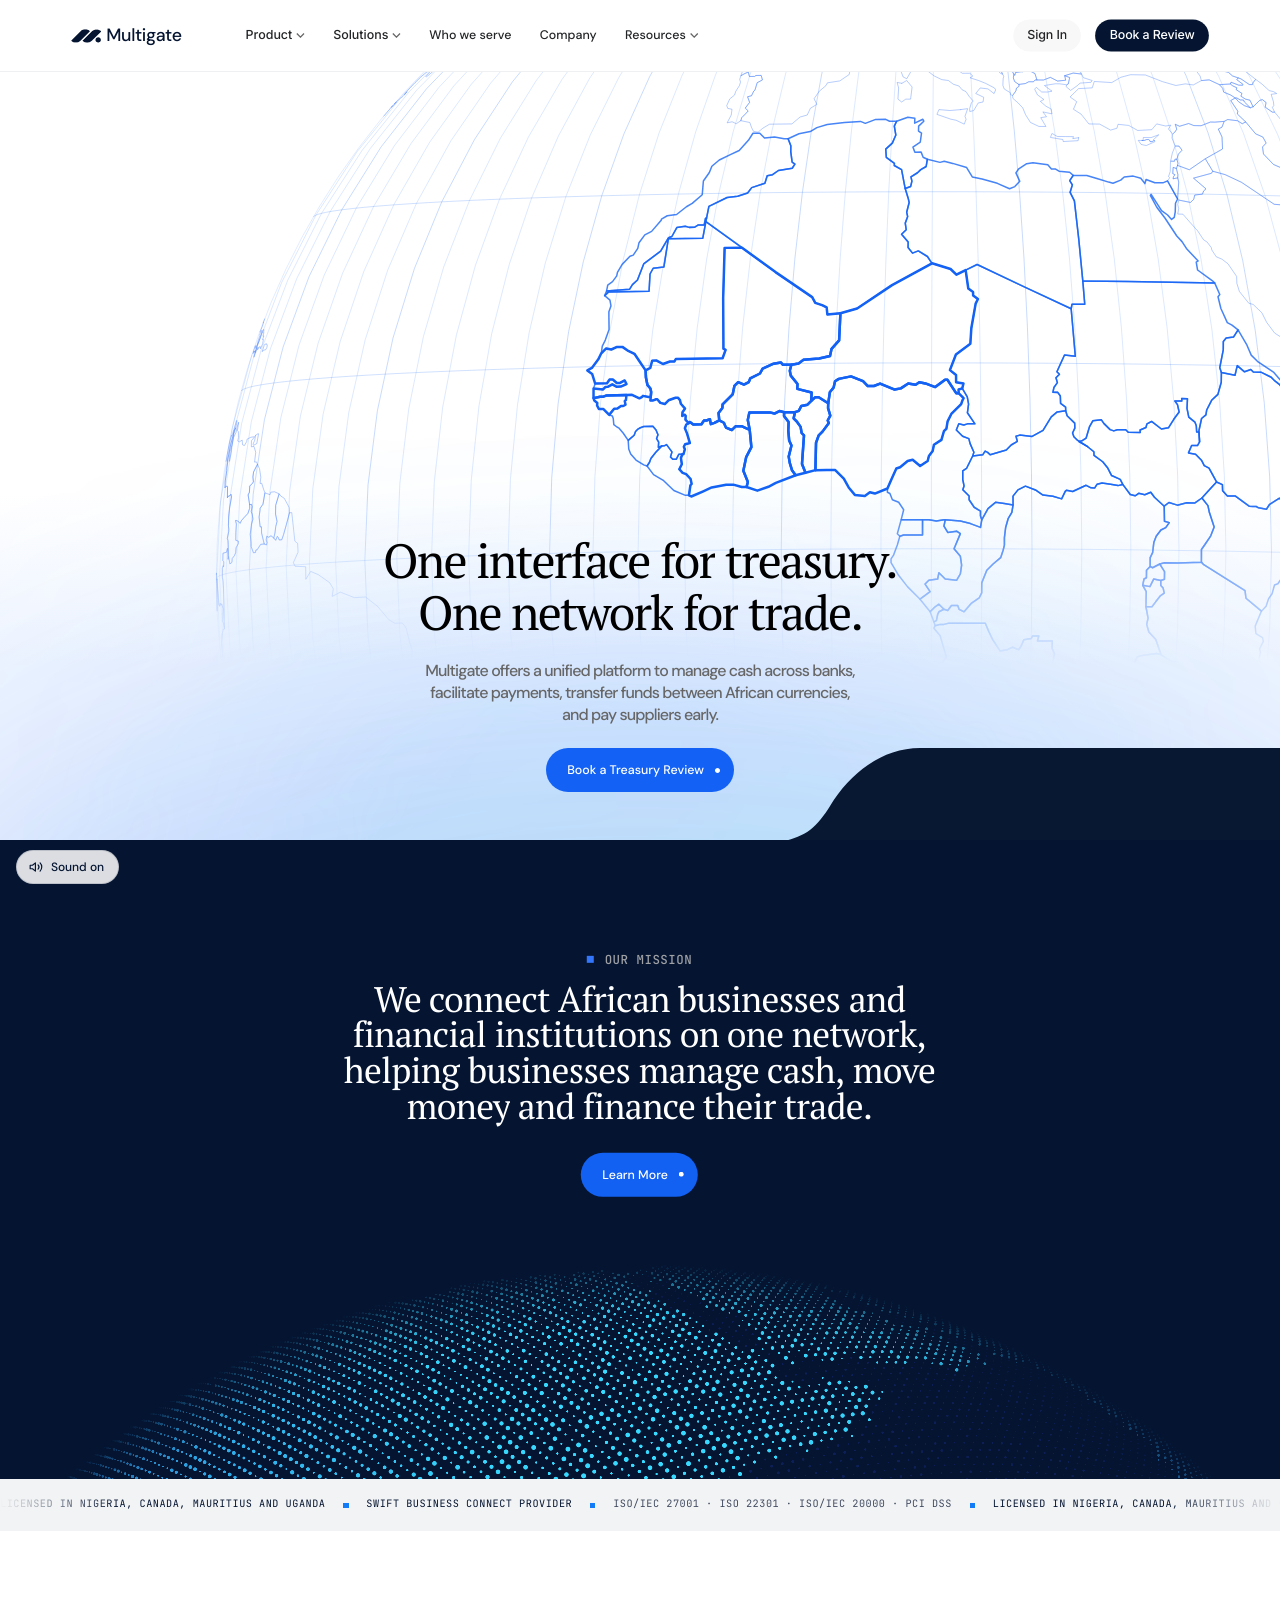
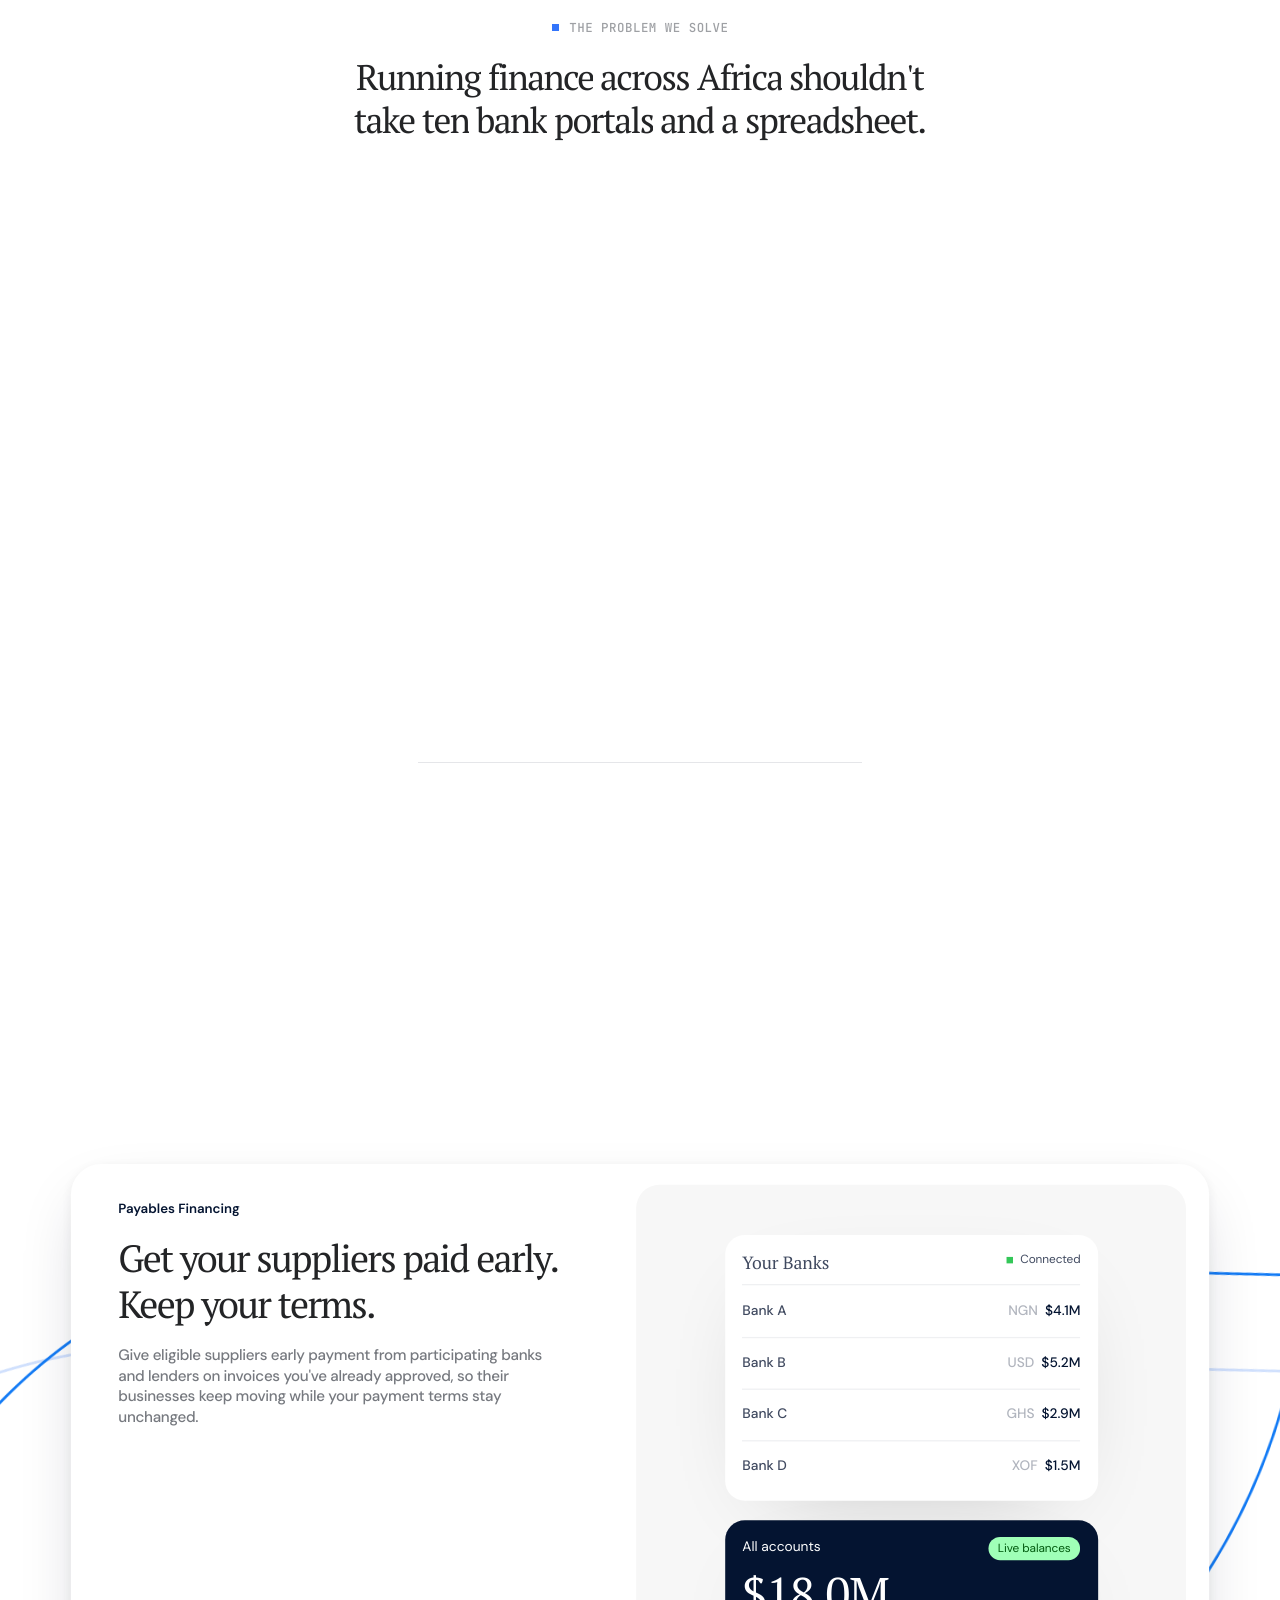
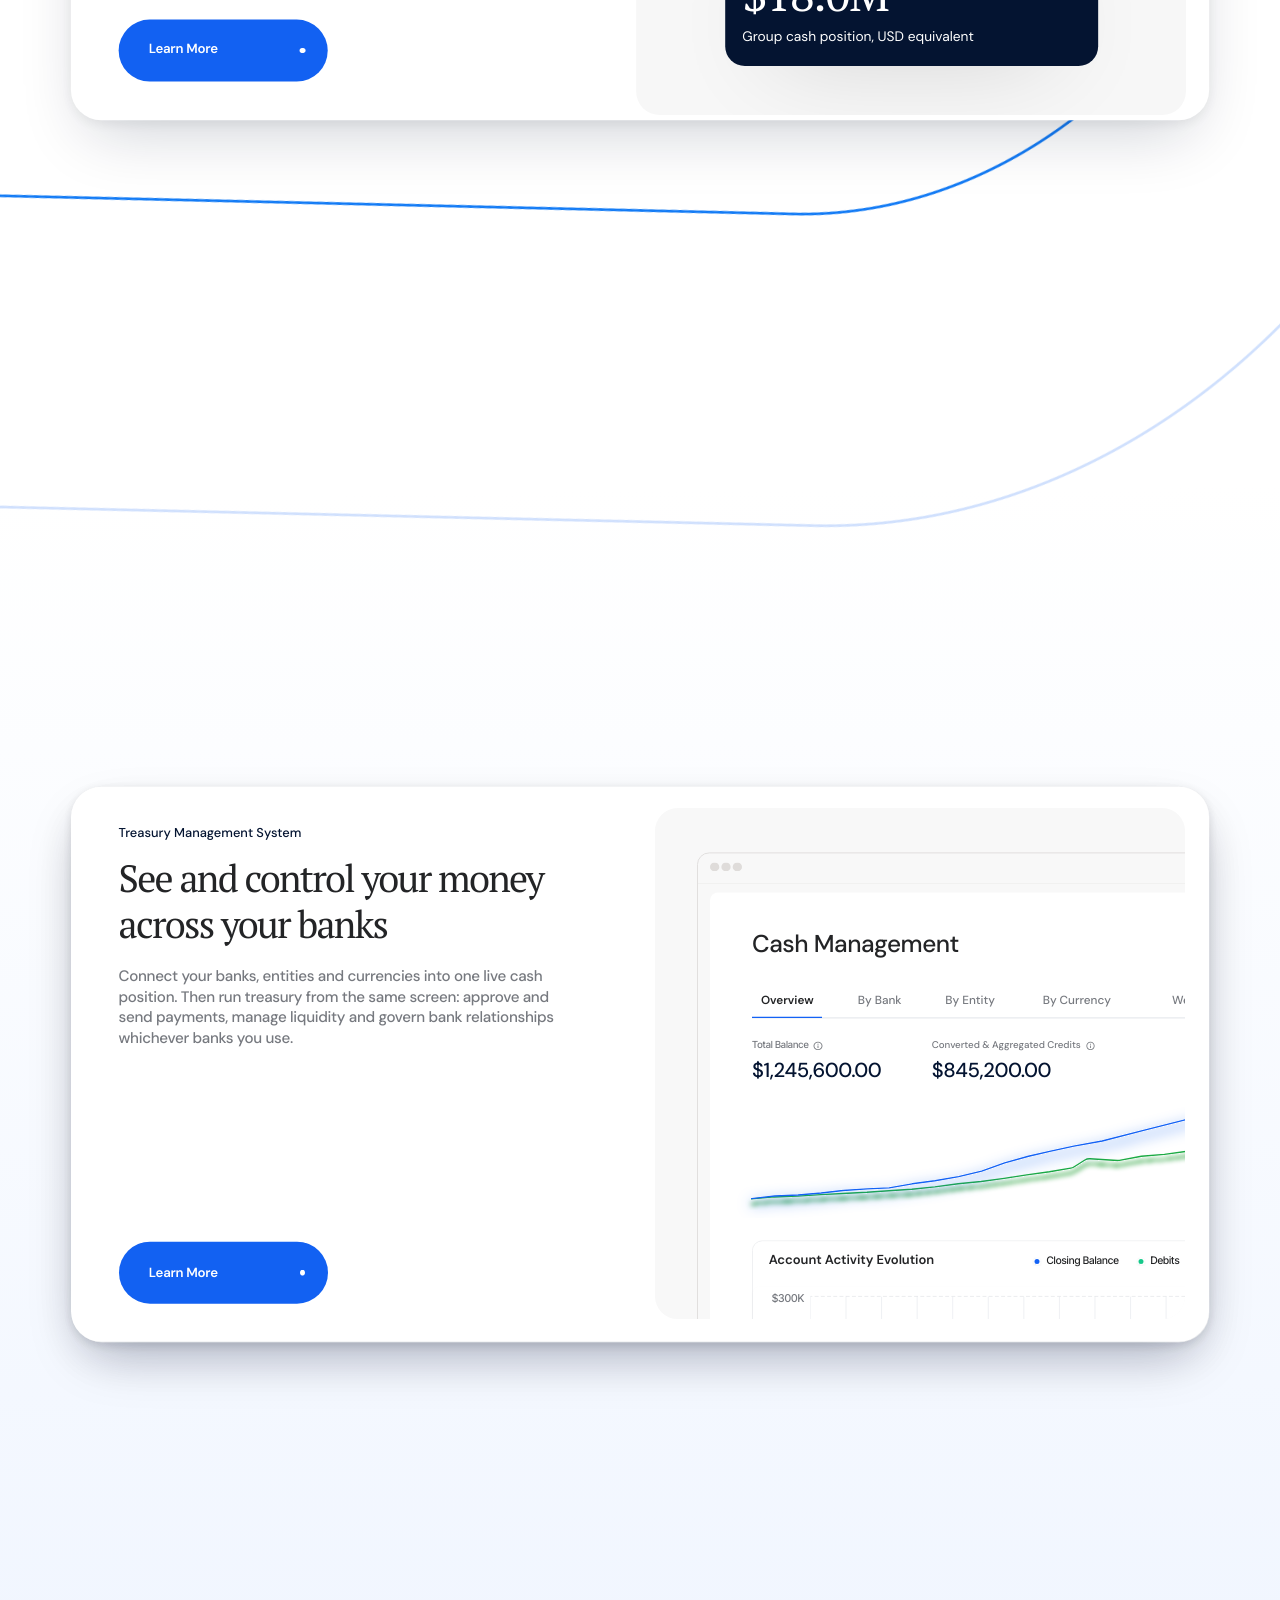
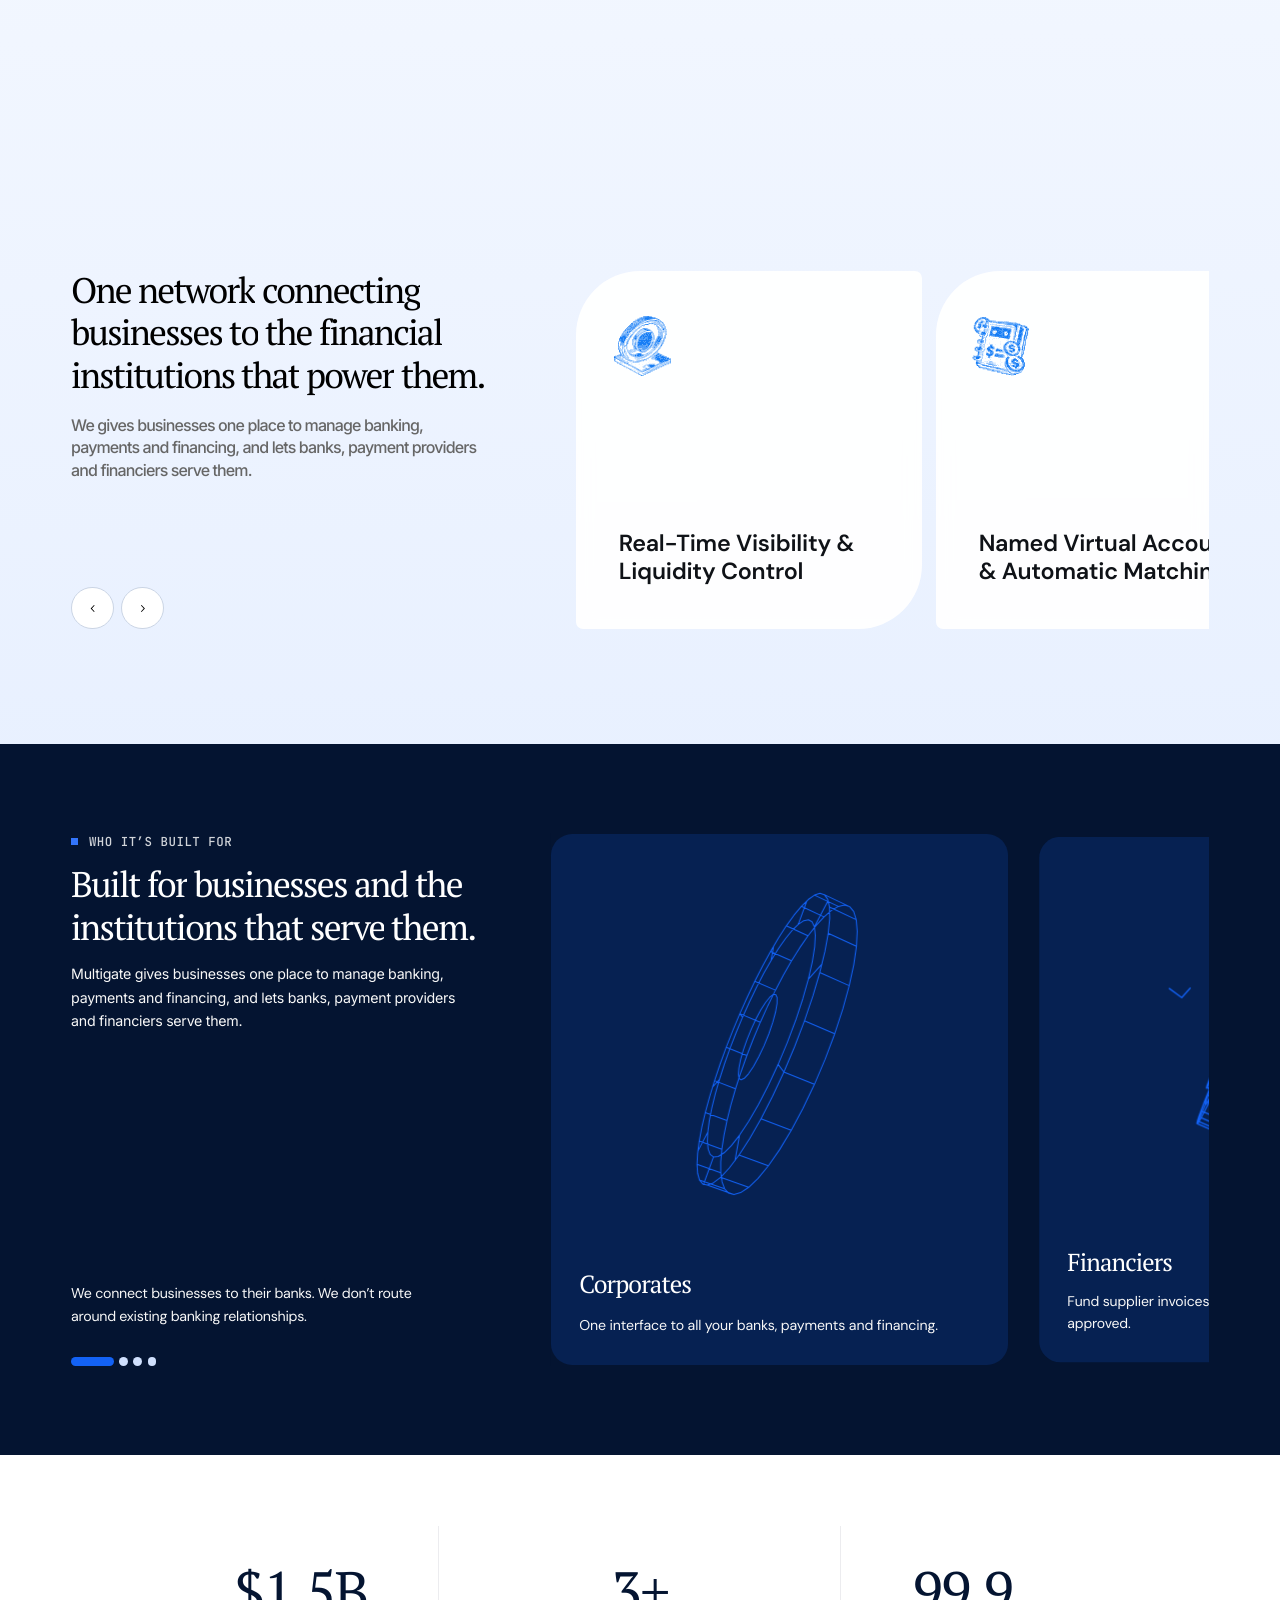
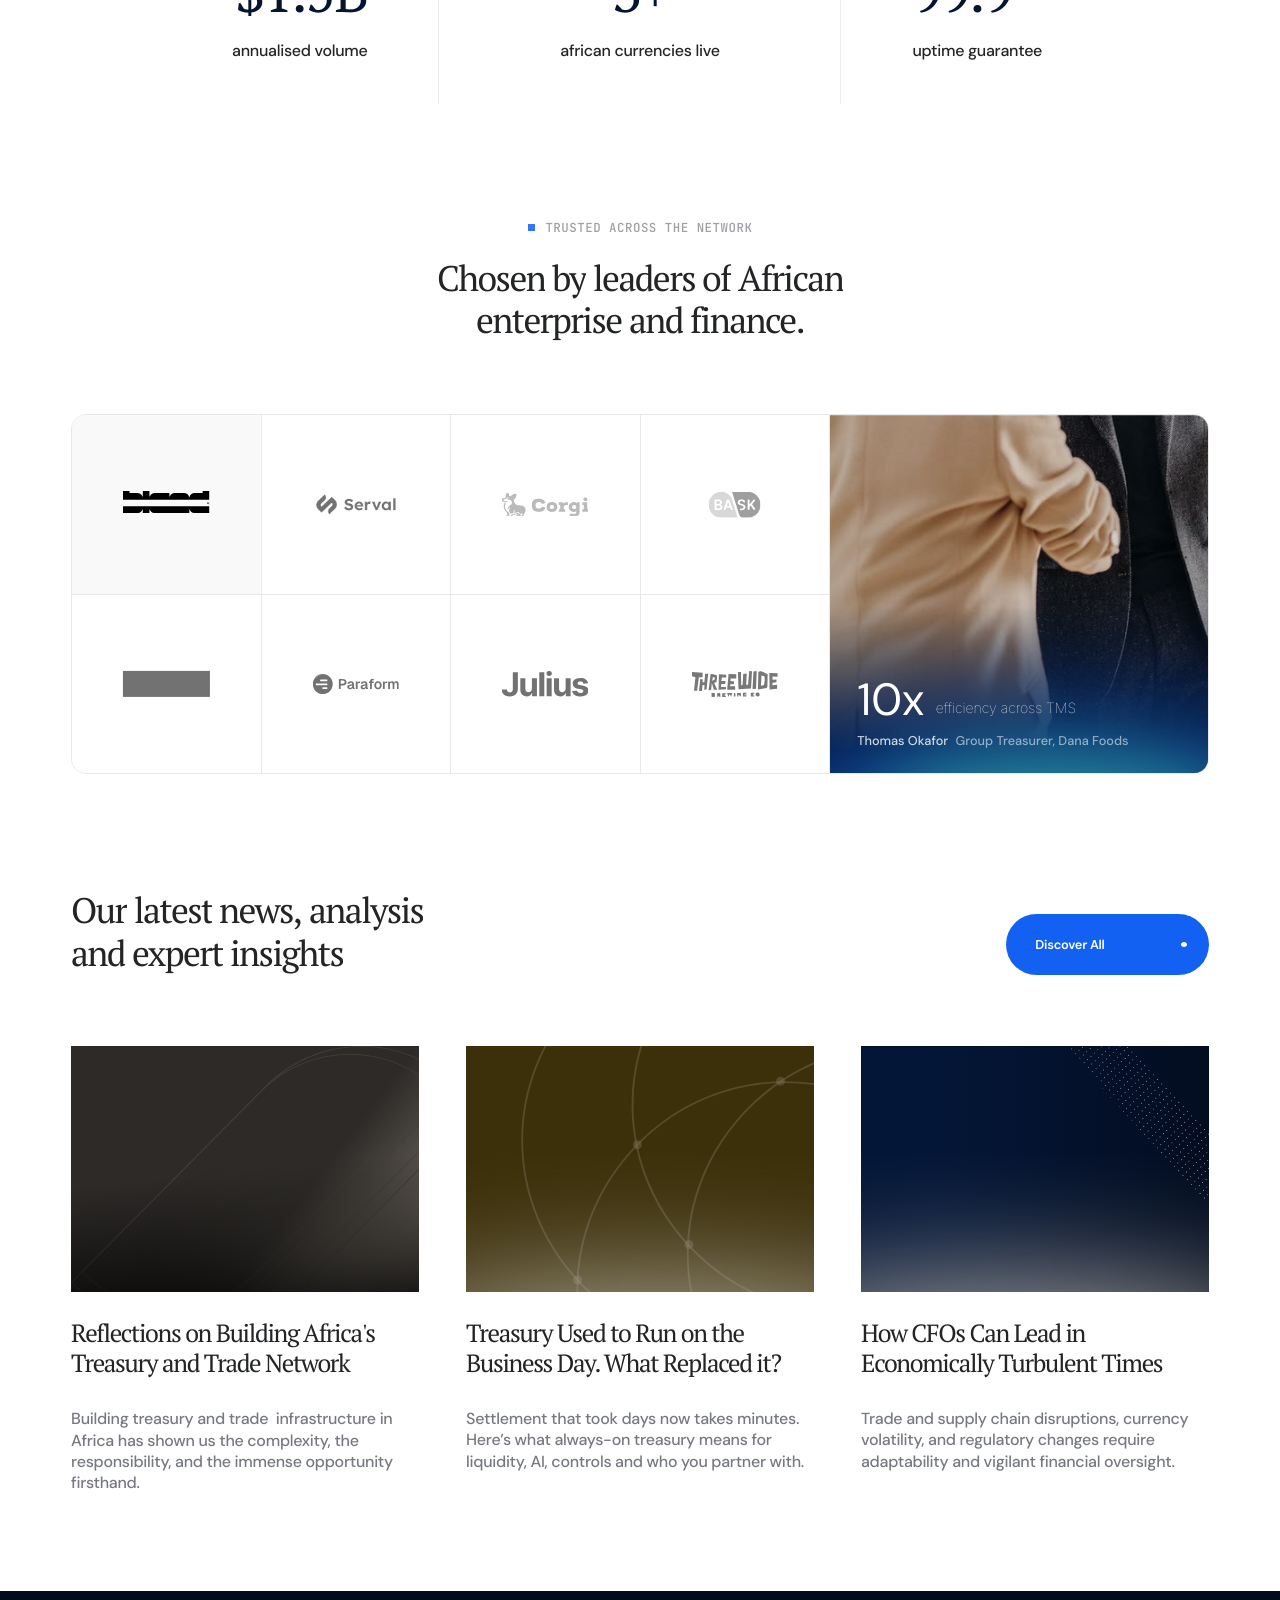
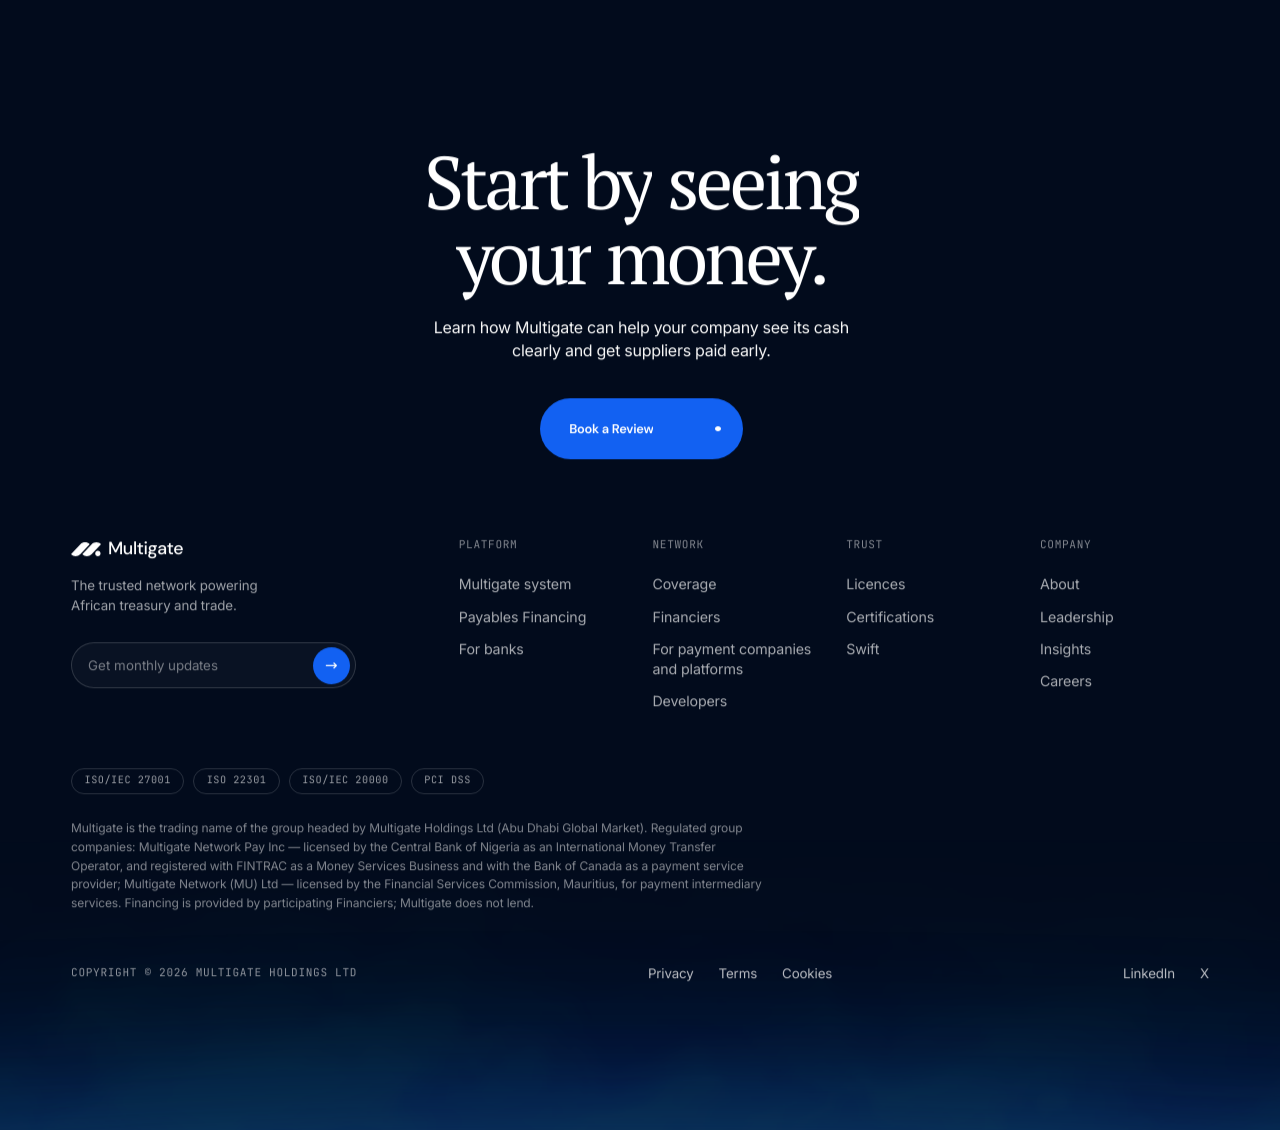
==== commit 95c9dc22: "Overall side padding 80px across all sections Co-Authored-By: Claude Sonnet 5.5 <noreply@anthropic.c" ====
--- a/index.html
+++ b/index.html
@@ -168,7 +168,7 @@
         </div>
       </div>
     </div></div></section>
-<section id="content" class="pf-sec" style="--h:4544px;background:linear-gradient(179.449deg,#fff 54.394%,#e3edff 110.54%)"><div class="pf-in" style="height:4544px"><div style="position:absolute;left:-289px;top:1304px;width:2230px;height:1108px"><div class="relative size-full">
+<section id="content" class="pf-sec" style="--h:4573px;background:linear-gradient(179.449deg,#fff 54.394%,#e3edff 110.54%)"><div class="pf-in" style="height:4573px"><div style="position:absolute;left:-289px;top:1304px;width:2230px;height:1108px"><div class="relative size-full">
       <div class="-translate-x-1/2 absolute h-[1017px] left-1/2 top-[91px] w-[2230px]">
         <img alt="" class="absolute block inset-0 max-w-none size-full" height="1017" src="assets/pf/content-e0345.png" width="2230" />
       </div>
@@ -200,7 +200,7 @@
       <div class="flex flex-col font-['DM_Sans'] fw-500 font-medium justify-center leading-[0] relative shrink-0 text-[16px] text-[#76797f] text-center tracking-[-0.32px] w-[478px]" style="font-variation-settings:'opsz' 14">
         <p class="leading-[24px]">Here are four challenges businesses face every day.</p>
       </div>
-    </div></div><div style="position:absolute;left:100px;top:428px;width:1646px;height:466px"><div class="content-stretch flex gap-[30px] items-center relative size-full">
+    </div></div><div style="position:absolute;left:80px;top:428px;width:1646px;height:466px"><div class="content-stretch flex gap-[30px] items-center relative size-full">
 <div class="bg-[#f8f8f8] content-stretch flex flex-col items-start overflow-clip relative rounded-[24px] shrink-0 w-[389px]"><div class="content-stretch flex flex-col gap-[16px] items-start leading-[0] p-[24px] relative shrink-0 w-full"><div class="flex flex-col font-['PT_Serif'] fw-400 justify-center not-italic relative shrink-0 text-[28px] text-[#232426] tracking-[-1px] w-full"><p class="leading-[1.1]">We can't easily see how much money we have.</p></div><div class="flex flex-col font-['DM_Sans'] fw-500 font-medium justify-center relative shrink-0 text-[14px] text-[#76797f] tracking-[-0.5px] w-full" style="font-variation-settings:'opsz' 14"><p class="leading-[20px]">Your money is spread across different banks, accounts and currencies. Getting a complete picture means logging into multiple portals and pulling information together manually.</p></div></div><div class="bg-[#f8f8f8] h-[260px] overflow-clip relative shrink-0 w-full"><div class="-translate-x-1/2 absolute bg-[#f8f8f8] bottom-0 h-[379px] left-1/2 overflow-clip w-[389px]"><div class="-translate-x-1/2 absolute bottom-[0.37px] h-[229.634px] left-[calc(50%-0.4px)] w-[693.975px]"><div class="absolute inset-[-18.99%_-10.89%_-267.45%_-10.9%]"><img alt="" class="block max-w-none size-full" src="assets/pf/content-ede55.svg" /></div></div><div class="-translate-x-1/2 absolute bg-white content-stretch flex flex-col items-start left-[calc(50%+109.1px)] overflow-clip pl-[8px] pr-[12px] py-[6px] rounded-[1170000.125px] shadow-[0px_1.3px_2.6px_0px_rgba(195,195,195,0.24)] top-[238px]"><div class="content-stretch flex gap-[4px] items-center relative shrink-0 w-full"><div class="relative shrink-0 size-[18px]"><img alt="" class="absolute block inset-0 max-w-none size-full" src="assets/pf/content-b19a6.svg" /></div><div class="content-stretch flex font-['Inter'] fw-500 font-medium gap-[4px] items-center justify-center leading-[0] not-italic relative shrink-0 text-[16px] tracking-[-0.65px] whitespace-nowrap"><div class="flex flex-col justify-center relative shrink-0 text-[#76797f]"><p class="leading-[24px]">Bank A:</p></div><div class="flex flex-col justify-center relative shrink-0 text-black"><p class="leading-[24px]">$4.1M</p></div></div></div></div><div class="absolute bg-white content-stretch flex flex-col items-start left-[42px] overflow-clip pl-[8px] pr-[12px] py-[6px] rounded-[1170000.125px] shadow-[0px_1.3px_2.6px_0px_rgba(195,195,195,0.24)] top-[195px]"><div class="content-stretch flex gap-[4px] items-center relative shrink-0 w-full"><div class="relative shrink-0 size-[18px]"><img alt="" class="absolute block inset-0 max-w-none size-full" src="assets/pf/content-30f6b.svg" /></div><div class="content-stretch flex font-['Inter'] fw-500 font-medium gap-[4px] items-center justify-center leading-[0] not-italic relative shrink-0 text-[16px] tracking-[-0.65px] whitespace-nowrap"><div class="flex flex-col justify-center relative shrink-0 text-[#76797f]"><p class="leading-[24px]">Bank B:</p></div><div class="flex flex-col justify-center relative shrink-0 text-black"><p class="leading-[24px]">$5.2M</p></div></div></div></div><div class="absolute bg-white content-stretch flex flex-col items-start left-[221px] overflow-clip pl-[8px] pr-[12px] py-[6px] rounded-[1170000.125px] shadow-[0px_1.3px_2.6px_0px_rgba(195,195,195,0.24)] top-[326px]"><div class="content-stretch flex gap-[4px] items-center relative shrink-0 w-full"><div class="overflow-clip relative shrink-0 size-[18px]"><img alt="" class="absolute block inset-0 max-w-none size-full" src="assets/pf/content-ad7c8.svg" /><div class="-translate-x-1/2 absolute bottom-1/4 flex flex-col font-['Inter_Tight'] fw-500 justify-center leading-[0] left-1/2 not-italic text-[7.5px] text-center text-white top-1/4 tracking-[-0.15px] w-[15px]"><p class="leading-[normal]">XOF</p></div></div><div class="content-stretch flex font-['Inter'] fw-500 font-medium gap-[4px] items-center justify-center leading-[0] not-italic relative shrink-0 text-[16px] tracking-[-0.65px] whitespace-nowrap"><div class="flex flex-col justify-center relative shrink-0 text-[#76797f]"><p class="leading-[24px]">Bank D:</p></div><div class="flex flex-col justify-center relative shrink-0 text-black"><p class="leading-[24px]">$1.5M</p></div></div></div></div><div class="absolute bg-white content-stretch flex flex-col items-start left-[10px] overflow-clip pl-[8px] pr-[12px] py-[6px] rounded-[1170000.125px] shadow-[0px_1.3px_2.6px_0px_rgba(195,195,195,0.24)] top-[284px]"><div class="content-stretch flex gap-[4px] items-center relative shrink-0 w-full"><div class="relative shrink-0 size-[18.2px]"><img alt="" class="absolute block inset-0 max-w-none size-full" src="assets/pf/content-e7ae5.svg" /></div><div class="content-stretch flex font-['Inter'] fw-500 font-medium gap-[4px] items-center justify-center leading-[0] not-italic relative shrink-0 text-[16px] tracking-[-0.65px] whitespace-nowrap"><div class="flex flex-col justify-center relative shrink-0 text-[#76797f]"><p class="leading-[24px]">Bank C:</p></div><div class="flex flex-col justify-center relative shrink-0 text-black"><p class="leading-[24px]">$2.9M</p></div></div></div></div></div></div></div><div class="bg-[#f8f8f8] h-[466px] overflow-clip relative rounded-[24px] shrink-0 w-[389px]"><div class="-translate-x-1/2 absolute bg-[#f8f8f8] bottom-0 h-[292px] left-1/2 overflow-clip w-[389px]"><div class="-translate-x-1/2 -translate-y-1/2 absolute content-stretch flex flex-col items-center left-1/2 top-[calc(50%+4.5px)] w-[313px]"><div class="h-[139px] relative shrink-0 w-[312.8px]"><div class="-translate-x-1/2 absolute h-[122px] left-[calc(50%+2.1px)] top-[17px] w-[193px]"><img alt="" class="absolute block inset-0 max-w-none size-full" src="assets/pf/content-a9f7a.svg" /></div><div class="absolute bg-white content-stretch flex flex-col items-start left-0 overflow-clip p-[6px] rounded-[1170000.125px] shadow-[0px_1.3px_2.6px_0px_rgba(195,195,195,0.24)] top-0"><div class="content-stretch flex gap-[4px] items-center relative shrink-0 w-full"><div class="relative shrink-0 size-[16px]"><img alt="" class="absolute block inset-0 max-w-none size-full" src="assets/pf/content-21368.svg" /></div><div class="content-stretch flex gap-[4px] items-center justify-center relative shrink-0"><div class="flex flex-col font-['Inter'] fw-500 font-medium justify-center leading-[0] not-italic relative shrink-0 text-[12px] text-[#76797f] tracking-[-0.65px] whitespace-nowrap"><p class="leading-[16px]">Supplier A:</p></div><div class="bg-[#1362f5] content-stretch flex items-center justify-center overflow-clip px-[6.4px] py-[1.6px] relative rounded-[799.2px] shrink-0"><p class="font-['Inter_Tight'] fw-500 leading-[12.8px] relative shrink-0 text-[9.6px] text-white text-center whitespace-nowrap">SWIFT</p></div></div></div></div><div class="absolute bg-white content-stretch flex flex-col items-start left-[91px] overflow-clip p-[6px] rounded-[1170000.125px] shadow-[0px_1.3px_2.6px_0px_rgba(195,195,195,0.24)] top-[57px]"><div class="content-stretch flex gap-[4px] items-center relative shrink-0 w-full"><div class="relative shrink-0 size-[16px]"><img alt="" class="absolute block inset-0 max-w-none size-full" src="assets/pf/content-21368.svg" /></div><div class="content-stretch flex gap-[4px] items-center justify-center relative shrink-0"><div class="flex flex-col font-['Inter'] fw-500 font-medium justify-center leading-[0] not-italic relative shrink-0 text-[12px] text-[#76797f] tracking-[-0.65px] whitespace-nowrap"><p class="leading-[16px]">Supplier B:</p></div><div class="bg-[#232426] content-stretch flex items-center justify-center overflow-clip px-[6.4px] py-[1.6px] relative rounded-[799.2px] shrink-0"><p class="font-['Inter_Tight'] fw-500 leading-[12.8px] relative shrink-0 text-[9.6px] text-white text-center whitespace-nowrap">Local</p></div></div></div></div><div class="absolute bg-white content-stretch flex flex-col items-start left-[178px] overflow-clip p-[6px] rounded-[1170000.125px] shadow-[0px_1.3px_2.6px_0px_rgba(195,195,195,0.24)] top-[10px]"><div class="content-stretch flex gap-[4px] items-center relative shrink-0 w-full"><div class="relative shrink-0 size-[16px]"><img alt="" class="absolute block inset-0 max-w-none size-full" src="assets/pf/content-cfbcf.svg" /></div><div class="content-stretch flex gap-[4px] items-center justify-center relative shrink-0"><div class="flex flex-col font-['Inter'] fw-500 font-medium justify-center leading-[0] not-italic relative shrink-0 text-[12px] text-[#76797f] tracking-[-0.65px] whitespace-nowrap"><p class="leading-[16px]">Supplier C:</p></div><div class="bg-[#1362f5] content-stretch flex items-center justify-center overflow-clip px-[6.4px] py-[1.6px] relative rounded-[799.2px] shrink-0"><p class="font-['Inter_Tight'] fw-500 leading-[12.8px] relative shrink-0 text-[9.6px] text-white text-center whitespace-nowrap">SWIFT</p></div></div></div></div></div><div class="content-stretch flex flex-col gap-[8px] items-start relative shrink-0 w-full"><div class="bg-white content-stretch flex items-center justify-between overflow-clip px-[12px] py-[10px] relative rounded-[12px] shadow-[0px_1.3px_2.6px_0px_rgba(195,195,195,0.24)] shrink-0 w-full"><div class="content-stretch flex gap-[8px] items-baseline leading-[0] relative shrink-0 whitespace-nowrap"><div class="flex flex-col font-['PT_Serif'] fw-400 justify-center not-italic relative shrink-0 text-[16px] text-black tracking-[-0.6px]"><p class="leading-[24px]">Payer B</p></div><div class="flex flex-col font-['DM_Sans'] fw-500 font-medium justify-center relative shrink-0 text-[10px] text-[#76797f] tracking-[-0.3px]" style="font-variation-settings:'opsz' 14"><p class="leading-[12px]">Invoice 0142</p></div></div><div class="bg-[#1baa43] content-stretch flex items-center justify-center overflow-clip px-[8px] py-[2px] relative rounded-[999px] shrink-0"><p class="font-['Inter_Tight'] fw-500 leading-[16px] relative shrink-0 text-white text-[12px] text-center whitespace-nowrap">Matched</p></div></div><div class="bg-white content-stretch flex items-center justify-between overflow-clip px-[12px] py-[10px] relative rounded-[12px] shadow-[0px_1.3px_2.6px_0px_rgba(195,195,195,0.24)] shrink-0 w-full"><div class="content-stretch flex gap-[8px] items-baseline leading-[0] relative shrink-0 whitespace-nowrap"><div class="flex flex-col font-['PT_Serif'] fw-400 justify-center not-italic relative shrink-0 text-[16px] text-black tracking-[-0.6px]"><p class="leading-[24px]">Payer A</p></div><div class="flex flex-col font-['DM_Sans'] fw-500 font-medium justify-center relative shrink-0 text-[10px] text-[#76797f] tracking-[-0.3px]" style="font-variation-settings:'opsz' 14"><p class="leading-[12px]">Invoice 0142</p></div></div><div class="bg-[#1baa43] content-stretch flex items-center justify-center overflow-clip px-[8px] py-[2px] relative rounded-[999px] shrink-0"><p class="font-['Inter_Tight'] fw-500 leading-[16px] relative shrink-0 text-white text-[12px] text-center whitespace-nowrap">Matched</p></div></div></div></div></div><div class="-translate-x-1/2 absolute content-stretch flex flex-col gap-[16px] items-start left-1/2 p-[24px] top-0 w-[389px]"><div class="content-stretch flex flex-col items-start relative shrink-0 w-[332px]"><div class="flex flex-col font-['PT_Serif'] fw-400 justify-center leading-[0] not-italic relative shrink-0 text-[28px] text-black tracking-[-1px] w-full"><p class="leading-[1.1]">Managing payments takes too much time.</p></div></div><div class="flex flex-col font-['DM_Sans'] fw-500 font-medium justify-center leading-[0] relative shrink-0 text-[14px] text-[#76797f] tracking-[-0.5px] w-[324px]" style="font-variation-settings:'opsz' 14"><p class="leading-[20px]">Payments require multiple steps, approvals happen over email, and incoming transfers can be difficult to identify. Your finance team spends too much time chasing transactions instead of managing finances.</p></div></div></div><div class="bg-[#f8f8f8] h-[466px] overflow-clip relative rounded-[24px] shrink-0 w-[389px]"><div class="-translate-x-1/2 absolute bg-[#f8f8f8] bottom-0 h-[260px] left-1/2 overflow-clip w-[389px]"><div class="-translate-x-1/2 -translate-y-1/2 absolute contents left-[calc(50%+2.42px)] top-[calc(50%-0.68px)]"><div class="absolute flex h-[40px] items-center justify-center left-[45.29px] top-[111.76px] w-[69.282px]"><div class="-rotate-30 scale-y-87 skew-x-30 flex-none"><div class="h-0 relative w-[80px]"><div class="absolute inset-[-1.5px_0_0_0]"><img alt="" class="block max-w-none size-full" src="assets/pf/content-985e5.svg" /></div></div></div></div><div class="absolute flex h-[50px] items-center justify-center left-[213px] top-[109px] w-[86.603px]"><div class="-rotate-30 scale-y-87 skew-x-30 flex-none"><div class="h-0 relative w-[100px]"><div class="absolute inset-[-1.5px_0_0_0]"><img alt="" class="block max-w-none size-full" src="assets/pf/content-7b88b.svg" /></div></div></div></div><div class="absolute flex h-[40px] items-center justify-center left-[129px] top-[108px] w-[69.282px]"><div class="-skew-x-30 rotate-30 scale-y-87 flex-none"><div class="h-0 relative w-[80px]"><div class="absolute inset-[-1.5px_0_0_0]"><img alt="" class="block max-w-none size-full" src="assets/pf/content-2cb94.svg" /></div></div></div></div><div class="absolute flex h-[35.294px] items-center justify-center left-[302px] top-[121px] w-[61.131px]"><div class="-skew-x-30 rotate-30 scale-y-87 flex-none"><div class="h-0 relative w-[70.588px]"><div class="absolute inset-[-1.5px_0_0_0]"><img alt="" class="block max-w-none size-full" src="assets/pf/content-471d3.svg" /></div></div></div></div><div class="absolute h-[37.647px] left-[10px] top-[138.82px] w-[50.267px]"><img alt="" class="absolute block inset-0 max-w-none size-full" src="assets/pf/content-82808.svg" /></div><div class="absolute h-[37.647px] left-[98px] top-[80px] w-[53.006px]"><img alt="" class="absolute block inset-0 max-w-none size-full" src="assets/pf/content-908a4.svg" /></div><div class="absolute h-[37.647px] left-[183px] top-[137px] w-[59.442px]"><img alt="" class="absolute block inset-0 max-w-none size-full" src="assets/pf/content-09a83.svg" /></div><div class="absolute h-[37.647px] left-[276px] top-[92px] w-[41.651px]"><img alt="" class="absolute block inset-0 max-w-none size-full" src="assets/pf/content-95173.svg" /></div><div class="absolute h-[37.647px] left-[354px] top-[141px] w-[29.848px]"><img alt="" class="absolute block inset-0 max-w-none size-full" src="assets/pf/content-bbd4d.svg" /></div><div class="-translate-x-1/2 -translate-y-1/2 absolute bg-white border-[0.588px] border-[#eff0f2] border-solid content-stretch flex flex-col items-start left-[calc(50%-115.41px)] overflow-clip px-[8px] py-[3px] rounded-[1376470.75px] shadow-[0px_0.588px_1.176px_0px_rgba(124,124,124,0.24)] top-[calc(50%-2.41px)]"><div class="flex flex-col font-['Inter'] fw-500 font-medium justify-center leading-[0] not-italic relative shrink-0 text-[10px] text-[#232426] tracking-[-0.2353px] whitespace-nowrap"><p class="leading-[14px]">3 days</p></div></div><div class="-translate-x-1/2 -translate-y-1/2 absolute bg-white border-[0.588px] border-[#eff0f2] border-solid content-stretch flex flex-col items-start left-[calc(50%-30.41px)] overflow-clip px-[8px] py-[3px] rounded-[1376470.75px] shadow-[0px_0.588px_1.176px_0px_rgba(124,124,124,0.24)] top-[calc(50%-3.41px)]"><div class="flex flex-col font-['Inter'] fw-500 font-medium justify-center leading-[0] not-italic relative shrink-0 text-[10px] text-[#232426] tracking-[-0.2353px] whitespace-nowrap"><p class="leading-[14px]">3 days</p></div></div><div class="-translate-x-1/2 -translate-y-1/2 absolute bg-white border-[0.588px] border-[#eff0f2] border-solid content-stretch flex flex-col items-start left-[calc(50%+62.59px)] overflow-clip px-[8px] py-[3px] rounded-[1376470.75px] shadow-[0px_0.588px_1.176px_0px_rgba(124,124,124,0.24)] top-[calc(50%+3.59px)]"><div class="flex flex-col font-['Inter'] fw-500 font-medium justify-center leading-[0] not-italic relative shrink-0 text-[10px] text-[#232426] tracking-[-0.2353px] whitespace-nowrap"><p class="leading-[14px]">3 days</p></div></div><div class="-translate-x-1/2 -translate-y-1/2 absolute bg-white border-[0.588px] border-[#eff0f2] border-solid content-stretch flex flex-col items-start left-[calc(50%+141.59px)] overflow-clip px-[8px] py-[3px] rounded-[1376470.75px] shadow-[0px_0.588px_1.176px_0px_rgba(124,124,124,0.24)] top-[calc(50%+8.59px)]"><div class="flex flex-col font-['Inter'] fw-500 font-medium justify-center leading-[0] not-italic relative shrink-0 text-[10px] text-[#232426] tracking-[-0.2353px] whitespace-nowrap"><p class="leading-[14px]">3 days</p></div></div></div></div><div class="absolute content-stretch flex flex-col gap-[16px] items-start left-[33px] top-[33px] w-[331px]"><div class="content-stretch flex flex-col items-start relative shrink-0 w-[332px]"><div class="flex flex-col font-['PT_Serif'] fw-400 justify-center leading-[0] not-italic relative shrink-0 text-[28px] text-black tracking-[-1px] w-full"><p class="leading-[1.1]">Paying across Africa is slow and costly.</p></div></div><div class="flex flex-col font-['DM_Sans'] fw-500 font-medium justify-center leading-[0] relative shrink-0 text-[14px] text-[#76797f]  w-[324px]" style="font-variation-settings:'opsz' 14"><p class="leading-[20px]">Several providers, unclear FX rates, long settlement times and no named virtual accounts for each user under your brand, each with its own balance and transaction history.</p></div></div></div><div class="bg-[#f8f8f8] h-[466px] overflow-clip relative rounded-[24px] shrink-0 w-[389px]"><div class="absolute content-stretch flex flex-col items-start left-[33px] top-[249px] w-[321px]"><div class="bg-white content-stretch flex flex-col gap-[8.447px] items-start overflow-clip p-[15.205px] relative rounded-[16.895px] shadow-[0px_25.342px_84.474px_-42.237px_rgba(0,0,0,0.24)] shrink-0 w-full"><div class="content-stretch flex items-start justify-between overflow-clip relative shrink-0 w-full"><p class="font-['PT_Serif'] fw-400 leading-[19.429px] not-italic relative shrink-0 text-[15.205px] text-[#404a60] tracking-[-0.076px] whitespace-nowrap">Your Banks</p><div class="content-stretch flex gap-[6.758px] items-center justify-end relative shrink-0 w-[135.158px]"><div class="bg-[#33c758] relative shrink-0 size-[5.068px]"></div><div class="flex flex-col font-['DM_Sans'] fw-400 font-normal justify-center leading-[0] relative shrink-0 text-[10.137px] text-[#404a60] tracking-[-0.0507px] whitespace-nowrap" style="font-variation-settings:'opsz' 14"><p class="leading-[13.516px]">Connected</p></div></div></div><div class="bg-[#eff0f2] h-[0.845px] relative shrink-0 w-full"></div><div class="content-stretch flex font-medium items-start justify-between overflow-clip py-[4.224px] relative shrink-0 w-full"><p class="font-['DM_Sans'] fw-500 leading-[18.584px] relative shrink-0 text-[11.826px] text-[#404a60] whitespace-nowrap" style="font-variation-settings:'opsz' 14">Bank A</p><p class="font-['IBM_Plex_Sans'] fw-500 leading-[0] relative shrink-0 text-[0px] text-[#041431] whitespace-pre"><span class="font-['DM_Sans'] fw-500 leading-[18.584px] text-[11.826px] text-[#b1b5be]" style="font-variation-settings:'opsz' 14">NGN</span><span class="font-['DM_Sans'] fw-500 leading-[18.584px] text-[11.826px]" style="font-variation-settings:'opsz' 14">  $4.1M</span></p></div><div class="bg-[#eff0f2] h-[0.845px] relative shrink-0 w-full"></div><div class="content-stretch flex font-medium items-start justify-between overflow-clip py-[4.224px] relative shrink-0 w-full"><p class="font-['DM_Sans'] fw-500 leading-[18.584px] relative shrink-0 text-[11.826px] text-[#404a60] whitespace-nowrap" style="font-variation-settings:'opsz' 14">Bank B</p><p class="font-['IBM_Plex_Sans'] fw-500 leading-[0] relative shrink-0 text-[0px] text-[#041431] whitespace-pre"><span class="font-['DM_Sans'] fw-500 leading-[18.584px] text-[11.826px] text-[#b1b5be]" style="font-variation-settings:'opsz' 14">USD</span><span class="font-['DM_Sans'] fw-500 leading-[18.584px] text-[11.826px]" style="font-variation-settings:'opsz' 14">  $5.2M</span></p></div><div class="bg-[#eff0f2] h-[0.845px] relative shrink-0 w-full"></div><div class="content-stretch flex font-medium items-start justify-between overflow-clip py-[4.224px] relative shrink-0 w-full"><p class="font-['DM_Sans'] fw-500 leading-[18.584px] relative shrink-0 text-[11.826px] text-[#404a60] whitespace-nowrap" style="font-variation-settings:'opsz' 14">Bank C</p><p class="font-['IBM_Plex_Sans'] fw-500 leading-[0] relative shrink-0 text-[0px] text-[#041431] whitespace-pre"><span class="font-['DM_Sans'] fw-500 leading-[18.584px] text-[11.826px] text-[#b1b5be]" style="font-variation-settings:'opsz' 14">GHS</span><span class="font-['DM_Sans'] fw-500 leading-[18.584px] text-[11.826px]" style="font-variation-settings:'opsz' 14">  $2.9M</span></p></div></div></div><div class="absolute content-stretch flex flex-col gap-[16px] items-start left-[33px] top-[33px] w-[331px]"><div class="content-stretch flex flex-col items-start relative shrink-0 w-[332px]"><div class="flex flex-col font-['PT_Serif'] fw-400 justify-center leading-[0] not-italic relative shrink-0 text-[28px] text-black tracking-[-1px] w-full"><p class="leading-[1.1]">Our suppliers can't afford to wait for payment.</p></div></div><div class="flex flex-col font-['DM_Sans'] fw-500 font-medium justify-center leading-[0] relative shrink-0 text-[14px] text-[#76797f]  w-[324px]" style="font-variation-settings:'opsz' 14"><p class="leading-[20px]">Long payment cycles can leave suppliers waiting weeks or months for money they've already earned. Many have to borrow at high interest rates just to keep their businesses running.</p></div></div></div>
     </div></div><div style="position:absolute;left:160px;top:1094px;width:1120px;height:210px"><div class="content-stretch flex flex-col gap-[24px] items-center justify-center relative size-full">
       <div class="content-stretch flex gap-[12px] items-center relative shrink-0">
@@ -218,9 +218,9 @@
       <div class="absolute inset-[-2px_0_0_0]">
         <img alt="" class="block max-w-none size-full" src="assets/pf/content-c44c3.svg" />
       </div>
-    </div></div><div style="position:absolute;left:100px;top:1404px;width:1240px;height:2365px"><div class="relative size-full">
+    </div></div><div style="position:absolute;left:80px;top:1404px;width:1280px;height:2394px"><div class="relative size-full">
 <div class="-translate-x-1/2 absolute bg-[#fafbfb] drop-shadow-[0px_385.201px_54.056px_rgba(141,150,165,0),0px_246.657px_49.251px_rgba(141,150,165,0.01),0px_138.544px_41.643px_rgba(141,150,165,0.05),0px_61.664px_30.832px_rgba(141,150,165,0.09),0px_15.216px_16.818px_rgba(141,150,165,0.1)] h-[469.288px] left-1/2 rounded-[25.627px] top-0 w-[961px]"><div class="absolute content-stretch flex flex-col gap-[16.017px] items-start left-[40.04px] right-[550.17px] top-[32.03px]"><div class="content-stretch flex flex-col gap-[12.813px] items-start relative shrink-0 w-full"><div class="content-stretch flex items-center relative shrink-0"><div class="capitalize flex flex-col font-['DM_Sans'] fw-600 font-semibold justify-center leading-[0] relative shrink-0 text-[11.212px] text-[#76797f] whitespace-nowrap" style="font-variation-settings:'opsz' 14"><p class="leading-[16.017px]">Payables Financing</p></div></div><p class="font-['PT_Serif'] fw-400 leading-[38.44px] min-w-full not-italic relative shrink-0 text-[32.033px] text-[#76797f] tracking-[-1.4415px] w-[min-content]">Get your suppliers paid early. Keep your terms.</p></div><p class="font-['DM_Sans'] fw-500 font-medium leading-[1.35] relative shrink-0 text-[12.813px] text-[#76797f] tracking-[-0.2563px] w-full" style="font-variation-settings:'opsz' 14">Give eligible suppliers early payment from participating banks and lenders on invoices you've already approved, so their businesses keep moving while your payment terms stay unchanged.</p></div><div class="absolute bg-[#1261f2] content-stretch flex items-center justify-between left-[40.04px] overflow-clip pl-[25.627px] pr-[19.22px] py-[19.22px] rounded-[160.167px] top-[384.4px] w-[176.984px]"><p class="font-['DM_Sans'] fw-600 leading-[normal] not-italic relative shrink-0 text-[11.212px] text-white tracking-[-0.2242px] whitespace-nowrap">Learn More</p><div class="relative shrink-0 size-[4.805px]"><img alt="" class="absolute block inset-0 max-w-none size-full" src="assets/pf/content-ddea0.svg" /></div></div><div class="absolute bg-[#f7f7f7] bottom-[3.94px] overflow-clip right-[19.61px] rounded-[19.921px] top-[17.94px] w-[464px]"><div class="absolute bg-white content-stretch flex flex-col gap-[8.301px] items-start left-[74.7px] overflow-clip p-[14.941px] rounded-[16.601px] shadow-[0px_24.902px_83.005px_-41.503px_rgba(0,0,0,0.24)] top-[41.5px] w-[315.42px]"><div class="content-stretch flex items-start justify-between overflow-clip relative shrink-0 w-full"><p class="font-['PT_Serif'] fw-400 leading-[19.091px] not-italic relative shrink-0 text-[14.941px] text-[#404a60] tracking-[-0.0747px] whitespace-nowrap">Your Banks</p><div class="content-stretch flex gap-[6.64px] items-center justify-end relative shrink-0 w-[132.809px]"><div class="bg-[#33c758] relative shrink-0 size-[4.98px]"></div><div class="flex flex-col font-['DM_Sans'] fw-400 font-normal justify-center leading-[0] relative shrink-0 text-[9.961px] text-[#404a60] tracking-[-0.0498px] whitespace-nowrap" style="font-variation-settings:'opsz' 14"><p class="leading-[13.281px]">Connected</p></div></div></div><div class="bg-[#eff0f2] h-[0.83px] relative shrink-0 w-full"></div><div class="content-stretch flex font-medium items-start justify-between overflow-clip py-[4.15px] relative shrink-0 w-full"><p class="font-['DM_Sans'] fw-500 leading-[18.261px] relative shrink-0 text-[11.621px] text-[#404a60] whitespace-nowrap" style="font-variation-settings:'opsz' 14">Bank A</p><p class="font-['IBM_Plex_Sans'] fw-500 leading-[0] relative shrink-0 text-[0px] text-[#041431] whitespace-pre"><span class="font-['DM_Sans'] fw-500 leading-[18.261px] text-[11.621px] text-[#b1b5be]" style="font-variation-settings:'opsz' 14">NGN</span><span class="font-['DM_Sans'] fw-500 leading-[18.261px] text-[11.621px]" style="font-variation-settings:'opsz' 14">  $4.1M</span></p></div><div class="bg-[#eff0f2] h-[0.83px] relative shrink-0 w-full"></div><div class="content-stretch flex font-medium items-start justify-between overflow-clip py-[4.15px] relative shrink-0 w-full"><p class="font-['DM_Sans'] fw-500 leading-[18.261px] relative shrink-0 text-[11.621px] text-[#404a60] whitespace-nowrap" style="font-variation-settings:'opsz' 14">Bank B</p><p class="font-['IBM_Plex_Sans'] fw-500 leading-[0] relative shrink-0 text-[0px] text-[#041431] whitespace-pre"><span class="font-['DM_Sans'] fw-500 leading-[18.261px] text-[11.621px] text-[#b1b5be]" style="font-variation-settings:'opsz' 14">USD</span><span class="font-['DM_Sans'] fw-500 leading-[18.261px] text-[11.621px]" style="font-variation-settings:'opsz' 14">  $5.2M</span></p></div><div class="bg-[#eff0f2] h-[0.83px] relative shrink-0 w-full"></div><div class="content-stretch flex font-medium items-start justify-between overflow-clip py-[4.15px] relative shrink-0 w-full"><p class="font-['DM_Sans'] fw-500 leading-[18.261px] relative shrink-0 text-[11.621px] text-[#404a60] whitespace-nowrap" style="font-variation-settings:'opsz' 14">Bank C</p><p class="font-['IBM_Plex_Sans'] fw-500 leading-[0] relative shrink-0 text-[0px] text-[#041431] whitespace-pre"><span class="font-['DM_Sans'] fw-500 leading-[18.261px] text-[11.621px] text-[#b1b5be]" style="font-variation-settings:'opsz' 14">GHS</span><span class="font-['DM_Sans'] fw-500 leading-[18.261px] text-[11.621px]" style="font-variation-settings:'opsz' 14">  $2.9M</span></p></div><div class="bg-[#eff0f2] h-[0.83px] relative shrink-0 w-full"></div><div class="content-stretch flex font-medium items-start justify-between overflow-clip py-[4.15px] relative shrink-0 w-full"><p class="font-['DM_Sans'] fw-500 leading-[18.261px] relative shrink-0 text-[11.621px] text-[#404a60] whitespace-nowrap" style="font-variation-settings:'opsz' 14">Bank D</p><p class="font-['IBM_Plex_Sans'] fw-500 leading-[0] relative shrink-0 text-[0px] text-[#041431] whitespace-pre"><span class="font-['DM_Sans'] fw-500 leading-[18.261px] text-[11.621px] text-[#b1b5be]" style="font-variation-settings:'opsz' 14">XOF</span><span class="font-['DM_Sans'] fw-500 leading-[18.261px] text-[11.621px]" style="font-variation-settings:'opsz' 14">  $1.5M</span></p></div></div><div class="absolute bg-[#041431] content-stretch flex flex-col items-start left-[74.7px] overflow-clip px-[14.941px] py-[9.961px] rounded-[16.601px] shadow-[0px_24.902px_83.005px_-41.503px_rgba(0,0,0,0.24)] top-[283.05px] w-[315.42px]"><div class="content-stretch flex items-start justify-between overflow-clip py-[4.15px] relative shrink-0 w-full"><p class="font-['DM_Sans'] fw-400 font-normal leading-[18.261px] relative shrink-0 text-[11.621px] text-white whitespace-nowrap" style="font-variation-settings:'opsz' 14">All accounts </p><div class="bg-[#9fffb7] content-stretch flex items-center justify-center px-[8.301px] py-[3.32px] relative rounded-[829.224px] shrink-0"><div class="flex flex-col font-['DM_Sans'] fw-400 font-normal justify-center leading-[0] relative shrink-0 text-[#005a0e] text-[9.961px] tracking-[-0.0498px] whitespace-nowrap" style="font-variation-settings:'opsz' 14"><p class="leading-[13.281px]">Live balances</p></div></div></div><div class="content-stretch flex items-start justify-between overflow-clip py-[4.15px] relative shrink-0 w-full"><p class="font-['PT_Serif'] fw-400 leading-none not-italic relative shrink-0 text-[39.843px] text-white tracking-[-1.1953px] whitespace-nowrap">$18.0M</p></div><div class="content-stretch flex items-start justify-between overflow-clip py-[4.15px] relative shrink-0 w-full"><p class="font-['DM_Sans'] fw-400 font-normal leading-[18.261px] relative shrink-0 text-[11.621px] text-white whitespace-nowrap" style="font-variation-settings:'opsz' 14">Group cash position, USD equivalent</p></div></div></div></div><div class="-translate-x-1/2 absolute bg-[#f5f5f5] drop-shadow-[0px_432.098px_60.637px_rgba(141,150,165,0),0px_276.687px_55.247px_rgba(141,150,165,0.01),0px_155.412px_46.713px_rgba(141,150,165,0.05),0px_69.172px_34.586px_rgba(141,150,165,0.09),0px_17.068px_18.865px_rgba(141,150,165,0.1)] h-[526.423px] left-1/2 rounded-[28.747px] top-[85.77px] w-[1078px]"><div class="absolute content-stretch flex flex-col gap-[17.967px] items-start left-[44.92px] right-[617.15px] top-[35.93px]"><div class="content-stretch flex flex-col gap-[14.373px] items-start relative shrink-0 w-full"><div class="content-stretch flex items-center relative shrink-0"><div class="capitalize flex flex-col font-['DM_Sans'] fw-600 font-semibold justify-center leading-[0] relative shrink-0 text-[12.577px] text-[#76797f] whitespace-nowrap" style="font-variation-settings:'opsz' 14"><p class="leading-[17.967px]">Payments & FX</p></div></div><p class="font-['PT_Serif'] fw-400 leading-[43.12px] min-w-full not-italic relative shrink-0 text-[35.933px] text-[#76797f] tracking-[-1.617px] w-[min-content]">Move and settle money across markets.</p></div><p class="font-['DM_Sans'] fw-500 font-medium leading-[1.35] relative shrink-0 text-[#76797f] text-[14.373px] tracking-[-0.2875px] w-full" style="font-variation-settings:'opsz' 14">Collect locally, convert currencies and pay beneficiaries across African markets through one connection, with visibility and control for corporates and payment platforms.</p></div><div class="absolute bg-[#1261f2] content-stretch flex items-center justify-between left-[44.92px] overflow-clip pl-[28.747px] pr-[21.56px] py-[21.56px] rounded-[179.667px] top-[431.2px] w-[198.532px]"><p class="font-['DM_Sans'] fw-600 leading-[normal] not-italic relative shrink-0 text-[12.577px] text-white tracking-[-0.2515px] whitespace-nowrap">Learn More</p><div class="relative shrink-0 size-[5.39px]"><img alt="" class="absolute block inset-0 max-w-none size-full" src="assets/pf/content-0b018.svg" /></div></div><div class="absolute bg-[#f8f8f8] h-[484.202px] left-[556.07px] overflow-clip rounded-[21.56px] top-[21.56px] w-[502.168px]"><div class="absolute h-[510.253px] left-[-67.38px] overflow-clip top-[-13.47px] w-[637.817px]"><div class="absolute inset-[-2%_8.4%]"><img alt="" class="absolute block inset-0 max-w-none size-full" src="assets/pf/content-b70bc.svg" /></div><div class="absolute inset-[34.66%_48.97%_40.54%_29.02%]"><div class="absolute inset-[-0.15%_0_0_-0.18%]"><img alt="" class="block max-w-none size-full" src="assets/pf/content-38ce0.svg" /></div></div><div class="absolute inset-[39.72%_56.92%_52.36%_31.97%]"><img alt="" class="absolute block inset-0 max-w-none size-full" src="assets/pf/content-815c6.svg" /></div><div class="absolute inset-[36.77%_32.48%_58.36%_51.02%]"><img alt="" class="absolute block inset-0 max-w-none size-full" src="assets/pf/content-16c47.svg" /></div><div class="absolute inset-[38.36%_45.85%_59.95%_52.13%]"><img alt="" class="absolute block inset-0 max-w-none size-full" src="assets/pf/content-cff0e.svg" /></div><div class="absolute inset-[38.36%_45.88%_59.95%_52.12%]"><div class="absolute inset-[-1.85%_-1.25%]"><img alt="" class="block max-w-none size-full" src="assets/pf/content-0afcf.svg" /></div></div><p class="absolute font-['JetBrains_Mono'] fw-700 font-bold inset-[37.52%_41.63%_60.72%_54.92%] leading-[normal] text-[#0b1a38] text-[7.016px] whitespace-nowrap">LAGOS</p><p class="absolute font-['JetBrains_Mono'] fw-400 font-normal inset-[39.46%_41.78%_59.37%_54.92%] leading-[normal] text-[#5d6b86] text-[4.784px] whitespace-nowrap">NIGERIA</p><div class="absolute inset-[38.02%_37.88%_59.61%_62.12%]"><div class="absolute inset-[0_-0.16px]"><img alt="" class="block max-w-none size-full" src="assets/pf/content-7aae5.svg" /></div></div><p class="absolute font-['JetBrains_Mono'] fw-700 font-bold inset-[38.21%_33.58%_59.83%_64.22%] leading-[normal] text-[#041431] text-[7.654px] text-right whitespace-nowrap">NGN</p><div class="absolute inset-[29.78%_70.98%_65.34%_12.52%]"><img alt="" class="absolute block inset-0 max-w-none size-full" src="assets/pf/content-51909.svg" /></div><div class="absolute inset-[31.37%_84.36%_66.94%_13.61%]"><img alt="" class="absolute block inset-0 max-w-none size-full" src="assets/pf/content-5c8db.svg" /></div><div class="absolute inset-[31.37%_84.39%_66.94%_13.61%]"><div class="absolute inset-[-1.85%_-1.25%]"><img alt="" class="block max-w-none size-full" src="assets/pf/content-0afcf.svg" /></div></div><p class="absolute font-['JetBrains_Mono'] fw-700 font-bold inset-[30.53%_80.14%_67.7%_16.42%] leading-[normal] text-[#0b1a38] text-[7.016px] whitespace-nowrap">DAKAR</p><p class="absolute font-['JetBrains_Mono'] fw-400 font-normal inset-[32.47%_80.29%_66.36%_16.42%] leading-[normal] text-[#5d6b86] text-[4.784px] whitespace-nowrap">SENEGAL</p><div class="absolute inset-[31.03%_76.39%_66.59%_23.61%]"><div class="absolute inset-[0_-0.16px]"><img alt="" class="block max-w-none size-full" src="assets/pf/content-7aae5.svg" /></div></div><p class="absolute font-['JetBrains_Mono'] fw-700 font-bold inset-[31.22%_72.09%_66.82%_25.71%] leading-[normal] text-[#041431] text-[7.654px] text-right whitespace-nowrap">XOF</p><div class="absolute inset-[49.89%_64.91%_45.24%_18.59%]"><img alt="" class="absolute block inset-0 max-w-none size-full" src="assets/pf/content-16c47.svg" /></div><div class="absolute inset-[51.48%_78.31%_46.8%_19.69%]"><img alt="" class="absolute block inset-0 max-w-none size-full" src="assets/pf/content-b14dc.svg" /></div><div class="absolute inset-[51.48%_78.31%_46.83%_19.69%]"><div class="absolute inset-[-1.85%_-1.25%]"><img alt="" class="block max-w-none size-full" src="assets/pf/content-0afcf.svg" /></div></div><p class="absolute font-['JetBrains_Mono'] fw-700 font-bold inset-[50.64%_74.07%_47.6%_22.48%] leading-[normal] text-[#0b1a38] text-[7.016px] whitespace-nowrap">ACCRA</p><p class="absolute font-['JetBrains_Mono'] fw-400 font-normal inset-[52.57%_75.16%_46.25%_22.48%] leading-[normal] text-[#5d6b86] text-[4.784px] whitespace-nowrap">GHANA</p><div class="absolute inset-[51.14%_70.31%_46.49%_29.69%]"><div class="absolute inset-[0_-0.16px]"><img alt="" class="block max-w-none size-full" src="assets/pf/content-7aae5.svg" /></div></div><p class="absolute font-['JetBrains_Mono'] fw-700 font-bold inset-[51.33%_66.02%_46.72%_31.79%] leading-[normal] text-[#041431] text-[7.654px] text-right whitespace-nowrap">GHS</p><div class="absolute inset-[59.46%_53.17%_35.67%_30.33%]"><img alt="" class="absolute block inset-0 max-w-none size-full" src="assets/pf/content-0cf75.svg" /></div><div class="absolute inset-[61.05%_66.55%_37.26%_31.43%]"><img alt="" class="absolute block inset-0 max-w-none size-full" src="assets/pf/content-a84c4.svg" /></div><div class="absolute inset-[61.05%_66.57%_37.26%_31.43%]"><div class="absolute inset-[-1.85%_-1.25%]"><img alt="" class="block max-w-none size-full" src="assets/pf/content-0afcf.svg" /></div></div><p class="absolute font-['JetBrains_Mono'] fw-700 font-bold inset-[60.21%_61.07%_38.03%_34.23%] leading-[normal] text-[#0b1a38] text-[7.016px] whitespace-nowrap">ABIDJAN</p><p class="absolute font-['JetBrains_Mono'] fw-400 font-normal inset-[62.14%_59.81%_36.68%_34.23%] leading-[normal] text-[#5d6b86] text-[4.784px] whitespace-nowrap">CÔTE D'IVOIRE</p><div class="absolute inset-[60.71%_58.57%_36.92%_41.43%]"><div class="absolute inset-[0_-0.16px]"><img alt="" class="block max-w-none size-full" src="assets/pf/content-7aae5.svg" /></div></div><p class="absolute font-['JetBrains_Mono'] fw-700 font-bold inset-[60.89%_54.27%_37.15%_43.53%] leading-[normal] text-[#041431] text-[7.654px] text-right whitespace-nowrap">XOF</p></div></div></div><div class="-translate-x-1/2 absolute bg-white drop-shadow-[0px_497.115px_69.762px_rgba(141,150,165,0),0px_318.319px_63.56px_rgba(141,150,165,0.01),0px_178.796px_53.742px_rgba(141,150,165,0.05),0px_79.58px_39.79px_rgba(141,150,165,0.09),0px_19.637px_21.704px_rgba(141,150,165,0.1)] h-[605.633px] left-[calc(50%+0.1px)] rounded-[33.072px] top-[259.37px] w-[1240.205px]"><div class="absolute content-stretch flex flex-col gap-[20.67px] items-start left-[51.68px] right-[710.02px] top-[41.34px]"><div class="content-stretch flex flex-col gap-[16.536px] items-start relative shrink-0 w-full"><div class="content-stretch flex items-center relative shrink-0"><div class="capitalize flex flex-col font-['DM_Sans'] fw-500 font-medium justify-center leading-[0] relative shrink-0 text-[#041431] text-[14px] whitespace-nowrap" style="font-variation-settings:'opsz' 14"><p class="leading-[17.967px]">Treasury Management System</p></div></div><p class="font-['PT_Serif'] fw-400 leading-[49.608px] min-w-full not-italic relative shrink-0 text-[41.34px] text-[#232426] tracking-[-1.8603px] w-[min-content]">See and control your money across your banks</p></div><div class="font-['DM_Sans'] fw-500 font-medium leading-[0] relative shrink-0 text-[16.536px] text-[#76797f] tracking-[-0.3307px] w-full" style="font-variation-settings:'opsz' 14"><p class="leading-[1.35] mb-0">Connect your banks, entities and currencies into one live cash position. Then run treasury from the same screen: approve and send payments, manage liquidity and govern bank relationships</p><p class="leading-[1.35]">whichever banks you use.</p></div></div><div class="absolute bg-[#1261f2] content-stretch flex items-center justify-between left-[51.68px] overflow-clip pl-[33.072px] pr-[24.804px] py-[24.804px] rounded-[206.701px] top-[496.08px] w-[228.404px]"><p class="font-['DM_Sans'] fw-600 leading-[normal] not-italic relative shrink-0 text-[14.469px] text-white tracking-[-0.2894px] whitespace-nowrap">Learn More</p><div class="relative shrink-0 size-[6.201px]"><img alt="" class="absolute block inset-0 max-w-none size-full" src="assets/pf/content-9c081.svg" /></div></div><div class="-translate-y-1/2 absolute bg-[#f8f8f8] h-[557.059px] left-[636.64px] overflow-clip rounded-[24.804px] top-[calc(50%-0.52px)] w-[577.729px]"><div class="-translate-y-1/2 absolute bg-[#f8f8f8] border-[#e1dfde] border-[0.853px] border-solid h-[557.387px] left-[45.47px] overflow-clip rounded-[13.271px] top-[calc(50%+48.74px)] w-[658.342px]"><div class="absolute bg-white content-stretch flex flex-col gap-[30.966px] h-[597.2px] items-start left-[13.37px] pb-[34.126px] pl-[45.501px] pr-[34.126px] pt-[45.501px] rounded-[8.847px] top-[41.8px] w-[840.346px]"><div class="content-stretch flex items-center justify-between relative shrink-0 w-full"><p class="font-['DM_Sans'] fw-500 font-medium leading-[24.264px] relative shrink-0 text-[26.542px] text-[#232426] tracking-[-0.5308px] whitespace-nowrap" style="font-variation-settings:'opsz' 14">Cash Management</p></div><div class="content-stretch flex flex-col gap-[22.119px] items-start relative shrink-0 w-full"><div class="border-[#e2e4e9] border-b-[0.758px] border-solid content-stretch flex gap-[30.33px] items-center py-[10.615px] relative shrink-0 w-full"><div class="content-stretch flex gap-[4.549px] items-center justify-center relative shrink-0"><div class="content-stretch flex gap-[3.033px] items-center justify-center relative shrink-0"><p class="font-['DM_Sans'] fw-600 font-semibold leading-[15.165px] relative shrink-0 text-[12.797px] text-[#232426] text-center w-[76.783px]" style="font-variation-settings:'opsz' 14">Overview</p></div><div class="absolute bottom-[-10.78px] h-0 left-0 right-[0.29px]"><div class="absolute inset-[-1.52px_0_0_0]"><img alt="" class="block max-w-none size-full" src="assets/pf/content-0d9f3.svg" /></div></div></div><div class="content-stretch flex items-center relative shrink-0"><div class="content-stretch flex gap-[3.033px] items-center justify-center relative shrink-0"><p class="font-['DM_Sans'] fw-500 font-medium leading-[15.165px] relative shrink-0 text-[12.797px] text-[#76797f] text-center w-[63.986px]" style="font-variation-settings:'opsz' 14">By Bank</p></div></div><div class="content-stretch flex items-center relative shrink-0"><div class="content-stretch flex gap-[3.033px] items-center justify-center relative shrink-0"><p class="font-['DM_Sans'] fw-500 font-medium leading-[15.165px] relative shrink-0 text-[12.797px] text-[#76797f] text-center w-[72.517px]" style="font-variation-settings:'opsz' 14">By Entity</p></div></div><div class="content-stretch flex items-center relative shrink-0"><div class="content-stretch flex gap-[3.033px] items-center justify-center relative shrink-0"><p class="font-['DM_Sans'] fw-500 font-medium leading-[15.165px] relative shrink-0 text-[12.797px] text-[#76797f] text-center w-[99.533px]" style="font-variation-settings:'opsz' 14">By Currency</p></div></div><div class="content-stretch flex items-center relative shrink-0"><div class="content-stretch flex gap-[3.033px] items-center justify-center relative shrink-0"><p class="font-['DM_Sans'] fw-500 font-medium leading-[15.165px] relative shrink-0 text-[12.797px] text-[#76797f] text-center w-[191.957px]" style="font-variation-settings:'opsz' 14">Weekly Cash Movement</p></div></div><div class="content-stretch flex items-center relative shrink-0"><div class="content-stretch flex gap-[3.033px] items-center justify-center relative shrink-0"><p class="font-['DM_Sans'] fw-500 font-medium leading-[15.165px] relative shrink-0 text-[12.797px] text-[#76797f] text-center w-[133.659px]" style="font-variation-settings:'opsz' 14">Data on Demand</p></div></div></div><div class="content-stretch flex flex-col gap-[45.501px] items-start relative shrink-0 w-[600.044px]"><div class="content-stretch flex flex-col items-start relative shrink-0"><div class="content-stretch flex items-center relative shrink-0"><div class="content-stretch flex flex-col gap-[6.066px] items-start relative shrink-0 w-[195.896px]"><div class="content-stretch flex gap-[4.134px] items-center relative shrink-0"><p class="font-['Inter_Tight'] fw-500 leading-[15.165px] not-italic relative shrink-0 text-[10.615px] text-[#76797f] tracking-[-0.0531px] whitespace-nowrap" style="font-variation-settings:'opsz' 14">Total Balance</p><div class="relative shrink-0 size-[12.402px]"><img alt="" class="absolute block inset-0 max-w-none size-full" src="assets/pf/content-77fab.svg" /></div></div><div class="content-stretch flex h-[30.33px] items-center relative shrink-0"><div class="content-stretch flex items-center relative shrink-0 w-[150.132px]"><p class="font-['DM_Sans'] fw-500 font-medium leading-[30.33px] relative shrink-0 text-[#041431] text-[22.119px] tracking-[-0.4424px] whitespace-nowrap" style="font-variation-settings:'opsz' 14">$1,245,600.00</p></div></div></div><div class="content-stretch flex flex-col items-center relative shrink-0"><div class="content-stretch flex flex-col gap-[6.066px] items-start relative shrink-0"><div class="content-stretch flex gap-[4.134px] items-center relative shrink-0"><p class="font-['DM_Sans'] fw-500 font-medium leading-[15.165px] not-italic relative shrink-0 text-[10.615px] text-[#76797f] tracking-[-0.0531px] whitespace-nowrap" style="font-variation-settings:'opsz' 14">Converted &amp; Aggregated Credits</p><div class="relative shrink-0 size-[12.402px]"><img alt="" class="absolute block inset-0 max-w-none size-full" src="assets/pf/content-77fab.svg" /></div></div><div class="content-stretch flex h-[30.33px] items-center relative shrink-0"><div class="content-stretch flex items-center relative shrink-0"><p class="font-['DM_Sans'] fw-500 font-medium leading-[30.33px] relative shrink-0 text-[#041431] text-[22.119px] tracking-[-0.4424px] whitespace-nowrap" style="font-variation-settings:'opsz' 14">$845,200.00</p></div></div></div></div></div><div class="h-[122.584px] relative shrink-0 w-[600.044px]"><div class="absolute inset-[-8.39%_-2.66%_-17.43%_-2.66%]"><img alt="" class="block max-w-none size-full" src="assets/pf/content-6f0c7.svg" /></div></div></div><p class="absolute font-['Inter_Tight'] fw-500 leading-[21.231px] left-[278.28px] not-italic text-[13.648px] text-[#232426] top-[500.53px] tracking-[-0.0682px] w-[98.111px]">14.73M (18.46%)</p><p class="absolute font-['Inter_Tight'] fw-500 leading-[21.231px] left-[216.86px] not-italic text-[13.648px] text-[#232426] top-[430.77px] tracking-[-0.0682px] whitespace-nowrap">10.38M (14.50%)</p><div class="border-[1.106px] border-[#eff0f2] border-solid content-stretch flex flex-col items-start relative rounded-[11.059px] shrink-0 w-full"><div class="content-stretch flex flex-col gap-[5.688px] items-start relative shrink-0 w-full"><div class="bg-white content-stretch flex gap-[13.85px] items-center px-[17.063px] py-[11.375px] relative rounded-[11.059px] shrink-0 w-[551.699px]"><div class="content-stretch flex items-center justify-between relative shrink-0 w-[517.573px]"><p class="font-['DM_Sans'] fw-600 font-semibold leading-[19.907px] relative shrink-0 text-[14.219px] text-[#232426] tracking-[-0.0711px] whitespace-nowrap" style="font-variation-settings:'opsz' 14">Account Activity Evolution</p><div class="content-stretch flex gap-[18.467px] items-start relative shrink-0"><div class="content-stretch flex gap-[4.617px] items-center relative shrink-0"><div class="relative shrink-0 size-[11.375px]"><img alt="" class="absolute block inset-0 max-w-none size-full" src="assets/pf/content-35c4d.svg" /></div><p class="font-['Inter_Tight'] fw-500 leading-[19.907px] not-italic relative shrink-0 text-[11.375px] text-[#232426] tracking-[-0.0569px] whitespace-nowrap" style="font-feature-settings:'ss11' 1, 'calt' 0, 'liga' 0">Closing Balance</p></div><div class="content-stretch flex gap-[4.617px] items-center relative shrink-0"><div class="relative shrink-0 size-[11.375px]"><img alt="" class="absolute block inset-0 max-w-none size-full" src="assets/pf/content-5f3d8.svg" /></div><p class="font-['Inter_Tight'] fw-500 leading-[19.907px] not-italic relative shrink-0 text-[11.375px] text-[#232426] tracking-[-0.0569px] whitespace-nowrap" style="font-feature-settings:'ss11' 1, 'calt' 0, 'liga' 0">Debits</p></div><div class="content-stretch flex gap-[4.617px] items-center relative shrink-0"><div class="relative shrink-0 size-[11.375px]"><img alt="" class="absolute block inset-0 max-w-none size-full" src="assets/pf/content-026f4.svg" /></div><p class="font-['Inter_Tight'] fw-500 leading-[19.907px] not-italic relative shrink-0 text-[11.375px] text-[#232426] tracking-[-0.0569px] whitespace-nowrap" style="font-feature-settings:'ss11' 1, 'calt' 0, 'liga' 0">Credits</p></div></div></div></div><div class="content-stretch flex items-center relative shrink-0 w-[600.042px]"><div class="bg-white content-stretch flex flex-col items-start overflow-clip relative rounded-[6.763px] shadow-[0px_1.691px_3.382px_0px_rgba(27,28,29,0.04)] shrink-0 w-[936.727px]"><div class="content-stretch flex flex-col items-start pb-[13.527px] px-[20.29px] relative shrink-0 w-full"><div class="h-[182.611px] relative shrink-0 w-full"><div class="absolute bottom-0 content-stretch flex items-center left-[42.28px] w-[854.721px]"><div class="content-stretch flex flex-[1_0_0] items-center  min-w-px relative"><p class="font-['Inter_Tight'] fw-500 leading-[16.908px] not-italic relative shrink-0 text-[11.836px] text-[#76797f] text-center tracking-[-0.0592px] whitespace-nowrap">Jan</p></div><div class="content-stretch flex flex-[1_0_0] items-center  min-w-px relative"><p class="font-['Inter_Tight'] fw-500 leading-[16.908px] not-italic relative shrink-0 text-[11.836px] text-[#76797f] text-center tracking-[-0.0592px] whitespace-nowrap">Feb</p></div><div class="content-stretch flex flex-[1_0_0] items-center  min-w-px relative"><p class="font-['Inter_Tight'] fw-500 leading-[16.908px] not-italic relative shrink-0 text-[11.836px] text-[#76797f] text-center tracking-[-0.0592px] whitespace-nowrap">Mar</p></div><div class="content-stretch flex flex-[1_0_0] items-center  min-w-px relative"><p class="font-['Inter_Tight'] fw-500 leading-[16.908px] not-italic relative shrink-0 text-[11.836px] text-[#76797f] text-center tracking-[-0.0592px] whitespace-nowrap">Apr</p></div><div class="content-stretch flex flex-[1_0_0] items-center  min-w-px relative"><p class="font-['Inter_Tight'] fw-500 leading-[16.908px] not-italic relative shrink-0 text-[11.836px] text-[#76797f] text-center tracking-[-0.0592px] whitespace-nowrap">May</p></div><div class="content-stretch flex flex-[1_0_0] items-center justify-center min-w-px relative"><p class="font-['Inter_Tight'] fw-500 leading-[16.908px] not-italic relative shrink-0 text-[11.836px] text-[#76797f] text-center tracking-[-0.0592px] whitespace-nowrap">Jun</p></div><div class="content-stretch flex flex-[1_0_0] items-center justify-center min-w-px relative"><p class="font-['Inter_Tight'] fw-500 leading-[16.908px] not-italic relative shrink-0 text-[11.836px] text-[#76797f] text-center tracking-[-0.0592px] whitespace-nowrap">Jul</p></div><div class="content-stretch flex flex-[1_0_0] items-center justify-end min-w-px relative"><p class="font-['Inter_Tight'] fw-500 leading-[16.908px] not-italic relative shrink-0 text-[11.836px] text-[#76797f] text-center tracking-[-0.0592px] whitespace-nowrap">Aug</p></div><div class="content-stretch flex flex-[1_0_0] items-center justify-end min-w-px relative"><p class="font-['Inter_Tight'] fw-500 leading-[16.908px] not-italic relative shrink-0 text-[11.836px] text-[#76797f] text-center tracking-[-0.0592px] whitespace-nowrap">Sep</p></div><div class="content-stretch flex flex-[1_0_0] items-center justify-end min-w-px relative"><p class="font-['Inter_Tight'] fw-500 leading-[16.908px] not-italic relative shrink-0 text-[11.836px] text-[#76797f] text-center tracking-[-0.0592px] whitespace-nowrap">Oct</p></div><div class="content-stretch flex flex-[1_0_0] items-center justify-end min-w-px relative"><p class="font-['Inter_Tight'] fw-500 leading-[16.908px] not-italic relative shrink-0 text-[11.836px] text-[#76797f] text-center tracking-[-0.0592px] whitespace-nowrap">Nov</p></div><div class="content-stretch flex flex-[1_0_0] items-center justify-end min-w-px relative"><p class="font-['Inter_Tight'] fw-500 leading-[16.908px] not-italic relative shrink-0 text-[11.836px] text-[#76797f] text-center tracking-[-0.0592px] whitespace-nowrap">Dec</p></div></div><div class="absolute bottom-[17.75px] content-stretch flex flex-col font-['Inter_Tight'] fw-500 gap-[30.435px] items-end justify-center leading-[16.908px] left-0 not-italic text-[11.836px] text-[#76797f] tracking-[-0.0592px] whitespace-nowrap"><p class="relative shrink-0">$300K</p><p class="relative shrink-0">$100K</p><p class="relative shrink-0">$5K</p><p class="relative shrink-0">0</p></div><div class="absolute h-[164.857px] left-[42.28px] top-0 w-[853.875px]"><div class="absolute bottom-0 content-stretch flex flex-col gap-[30.435px] items-start left-0 w-[853.875px]"><div class="h-[17.754px] relative shrink-0 w-full"><img alt="" class="absolute block inset-0 max-w-none size-full" src="assets/pf/content-64c60.svg" /></div><div class="h-[17.754px] relative shrink-0 w-full"><img alt="" class="absolute block inset-0 max-w-none size-full" src="assets/pf/content-2d09b.svg" /></div><div class="h-[17.754px] relative shrink-0 w-full"><img alt="" class="absolute block inset-0 max-w-none size-full" src="assets/pf/content-05dcb.svg" /></div><div class="h-[17.754px] relative shrink-0 w-full"><img alt="" class="absolute block inset-0 max-w-none size-full" src="assets/pf/content-e441a.svg" /></div></div><div class="absolute inset-[6.92%_0_5.8%_0]"><div class="absolute inset-[0_-0.12%_0_0]"><img alt="" class="block max-w-none size-full" src="assets/pf/content-8c963.svg" /></div></div><div class="absolute h-[87.078px] left-[1.69px] top-[68.48px] w-[852.184px]"><div class="absolute inset-[-57.28%_0_-0.97%_0]"><img alt="" class="block max-w-none size-full" src="assets/pf/content-f9340.svg" /></div></div><div class="absolute bg-white border-[0.634px] border-[#eff0f2] border-solid content-stretch drop-shadow-[0px_13.527px_13.527px_rgba(88,92,95,0.1)] flex flex-col items-start left-[519.93px] px-[10.145px] py-[6.763px] rounded-[5.073px] top-[26.21px]"><div class="content-stretch flex flex-col gap-[6.763px] items-start relative shrink-0"><div class="content-stretch flex h-[12.681px] items-center relative shrink-0 w-full"><p class="flex-[1_0_0] font-['Inter_Tight'] fw-500 leading-[11.836px] min-w-px not-italic relative text-[8.454px] text-[#76797f] tracking-[-0.0423px]">Sept 16th, 2023</p></div><div class="content-stretch flex flex-col gap-[6.763px] items-start relative shrink-0 w-full"><div class="content-stretch flex gap-[13.527px] items-center relative shrink-0"><div class="content-stretch flex gap-[3.382px] items-center relative shrink-0"><div class="relative shrink-0 size-[8.877px]"><img alt="" class="absolute block inset-0 max-w-none size-full" src="assets/pf/content-23b54.svg" /></div><div class="flex flex-col font-['Inter_Tight'] fw-400 justify-center leading-[0] not-italic relative shrink-0 text-[11.836px] text-[#76797f] tracking-[-0.0592px] whitespace-nowrap"><p class="leading-[16.908px]">Closing Balance</p></div></div><div class="flex flex-col font-['Inter_Tight'] fw-600 justify-center leading-[0] not-italic relative shrink-0 text-[11.836px] text-[#232426] text-right tracking-[-0.0592px] whitespace-nowrap"><p class="leading-[16.908px]">$1,350,000</p></div></div><div class="content-stretch flex gap-[62.561px] items-center relative shrink-0 w-full"><div class="content-stretch flex gap-[3.382px] items-center relative shrink-0"><div class="relative shrink-0 size-[8.877px]"><img alt="" class="absolute block inset-0 max-w-none size-full" src="assets/pf/content-8fbd0.svg" /></div><div class="flex flex-col font-['Inter_Tight'] fw-400 justify-center leading-[0] not-italic relative shrink-0 text-[11.836px] text-[#76797f] tracking-[-0.0592px] whitespace-nowrap"><p class="leading-[16.908px]">Debits</p></div></div><div class="flex flex-1 flex-col font-['Inter_Tight'] fw-600 justify-center leading-[0] min-w-px not-italic relative text-[11.836px] text-[#232426] text-right tracking-[-0.0592px]"><p class="leading-[16.908px]">$120,000</p></div></div><div class="content-stretch flex items-center justify-between relative shrink-0 w-full"><div class="content-stretch flex gap-[3.382px] items-center relative shrink-0"><div class="relative shrink-0 size-[8.877px]"><img alt="" class="absolute block inset-0 max-w-none size-full" src="assets/pf/content-57662.svg" /></div><div class="flex flex-col font-['Inter_Tight'] fw-400 justify-center leading-[0] not-italic relative shrink-0 text-[11.836px] text-[#76797f] tracking-[-0.0592px] whitespace-nowrap"><p class="leading-[16.908px]">Credits</p></div></div><div class="flex flex-col font-['Inter_Tight'] fw-600 justify-center leading-[0] not-italic relative shrink-0 text-[11.836px] text-[#232426] text-right tracking-[-0.0592px] whitespace-nowrap"><p class="leading-[16.908px]">$2,130,200</p></div></div></div></div></div></div></div></div></div></div></div></div></div></div></div><div class="absolute h-0 left-[-0.85px] top-[33.27px] w-[871.628px]"><div class="absolute inset-[-0.85px_0_0_0]"><img alt="" class="block max-w-none size-full" src="assets/pf/content-d66fc.svg" /></div></div><div class="absolute h-[9.953px] left-[13.37px] top-[9.6px] w-[34.268px]"><img alt="" class="absolute block inset-0 max-w-none size-full" src="assets/pf/content-60a46.svg" /></div></div></div></div>
-    </div></div><div style="position:absolute;left:100px;top:4012px;width:2577px;height:403px"><div class="content-stretch flex items-center justify-between relative size-full">
+    </div></div><div style="position:absolute;left:80px;top:4041px;width:2577px;height:403px"><div class="content-stretch flex items-center justify-between relative size-full">
       <div class="content-stretch flex flex-col gap-[98px] items-start relative shrink-0 w-[470px]">
         <div class="content-stretch flex flex-col gap-[20px] h-[257px] items-start leading-[0] not-italic relative shrink-0 w-full">
           <div class="flex flex-col font-['PT_Serif'] fw-400 h-[141px] justify-center min-w-full relative shrink-0 text-[40px] text-black tracking-[-2px] w-[min-content]"><p class="leading-[48px]">One network connecting businesses to the financial institutions that power them.</p></div>
@@ -251,7 +251,7 @@
         <div class="content-stretch flex gap-[30px] items-center relative shrink-0"><div class="bg-[#062152] h-[600px] overflow-clip relative rounded-[24px] shrink-0 w-[516px]"><div class="absolute bottom-0 content-stretch flex flex-col gap-[16px] items-start leading-[0] left-0 pb-[32px] px-[32px] right-0"><div class="content-stretch flex items-center justify-between relative shrink-0 w-full"><div class="flex flex-col font-['PT_Serif'] fw-400 justify-center not-italic relative shrink-0 text-[28px] text-white tracking-[-1px] whitespace-nowrap"><p class="leading-[36px]">Corporates</p></div><div class="h-0 relative shrink-0 w-[24px]"><div class="absolute inset-[-11.05px_-6.25%_-11.05px_0]"><img alt="" class="block max-w-none size-full" src="assets/pf/scrollh-42e42.svg" /></div></div></div><div class="flex flex-col font-['DM_Sans'] fw-400 font-normal justify-center relative shrink-0 text-[16px] text-[#f8f8f8] tracking-[-0.16px] w-full" style="font-variation-settings:'opsz' 14"><p class="leading-[24px]">One interface to all your banks, payments and financing.</p></div></div><div class="absolute left-[39px] size-[438px] top-[22px]"><img alt="" class="absolute block inset-0 max-w-none size-full" src="assets/pf/scrollh-fb47a.svg" /></div></div><div class="bg-[#062152] h-[600px] overflow-clip relative rounded-[24px] shrink-0 w-[516px]"><div class="absolute bottom-0 content-stretch flex flex-col gap-[16px] items-start leading-[0] left-0 pb-[32px] px-[32px] right-0"><div class="content-stretch flex items-center justify-between relative shrink-0 w-full"><div class="flex flex-col font-['PT_Serif'] fw-400 justify-center not-italic relative shrink-0 text-[28px] text-white tracking-[-1px] whitespace-nowrap"><p class="leading-[36px]">Financiers</p></div></div><div class="flex flex-col font-['DM_Sans'] fw-400 font-normal justify-center relative shrink-0 text-[16px] text-[#f8f8f8] tracking-[-0.16px] w-full" style="font-variation-settings:'opsz' 14"><p class="leading-[24px]">Fund supplier invoices that large buyers have already approved.</p></div></div><div class="absolute flex h-[466.511px] items-center justify-center left-[-19px] top-0 w-[554.105px]"><div class="flex-none rotate-[-24.78deg]"><div class="h-[294.967px] relative w-[474.135px]"><div class="absolute inset-[-0.13%_0_-0.19%_-0.12%]"><img alt="" class="block max-w-none size-full" src="assets/pf/scrollh-8918e.svg" /></div></div></div></div></div><div class="bg-[#062152] h-[600px] overflow-clip relative rounded-[24px] shrink-0 w-[516px]"><div class="absolute bottom-0 content-stretch flex flex-col gap-[16px] items-start leading-[0] left-0 pb-[32px] px-[32px] right-0"><div class="content-stretch flex items-center justify-between relative shrink-0 w-full"><div class="flex flex-col font-['PT_Serif'] fw-400 justify-center not-italic relative shrink-0 text-[28px] text-white tracking-[-1px] whitespace-nowrap"><p class="leading-[36px]">Banks</p></div></div><div class="flex flex-col font-['DM_Sans'] fw-400 font-normal justify-center relative shrink-0 text-[16px] text-[#f8f8f8] tracking-[-0.16px] w-full" style="font-variation-settings:'opsz' 14"><p class="leading-[24px]">Give corporate clients ERP connectivity and ISO 20022 messaging, ready-made.</p></div></div><div class="absolute h-[376.77px] left-[103px] top-[48px] w-[310px]"><img alt="" class="absolute block inset-0 max-w-none size-full" src="assets/pf/scrollh-ff863.svg" /></div></div><div class="bg-[#062152] h-[600px] overflow-clip relative rounded-[24px] shrink-0 w-[516px]"><div class="absolute bottom-0 content-stretch flex flex-col gap-[16px] items-start leading-[0] left-0 pb-[32px] px-[32px] right-0"><div class="content-stretch flex items-center justify-between relative shrink-0 w-full"><div class="flex flex-col font-['PT_Serif'] fw-400 justify-center not-italic relative shrink-0 text-[28px] text-white tracking-[-1px] whitespace-nowrap"><p class="leading-[36px]">Financial Institutions</p></div></div><div class="flex flex-col font-['DM_Sans'] fw-400 font-normal justify-center relative shrink-0 text-[16px] text-[#f8f8f8] tracking-[-0.16px] w-full" style="font-variation-settings:'opsz' 14"><p class="leading-[24px]">Collect, pay out and convert in African currencies through one API.</p></div></div><div class="absolute h-[352.478px] left-[114px] top-[53px] w-[287px]"><div class="absolute inset-[-0.11%_-0.18%_-0.15%_-0.18%]"><img alt="" class="block max-w-none size-full" src="assets/pf/scrollh-800c1.svg" /></div></div></div></div>
       </div>
     </div></div></section>
-<section id="scrollv" class="pf-sec" style="--h:1933px;background:#fff"><div class="pf-in" style="height:1933px"><div class="content-stretch flex flex-col items-start relative size-full">
+<section id="scrollv" class="pf-sec" style="--h:1953px;background:#fff"><div class="pf-in" style="height:1953px"><div class="content-stretch flex flex-col items-start relative size-full">
 <div class="bg-white content-stretch flex flex-col items-center justify-center px-[100px] py-[80px] relative shrink-0 w-full"><div class="content-stretch flex flex-col items-center relative shrink-0 w-[1200px]"><div class="content-stretch flex gap-[80px] items-center justify-center relative shrink-0 w-full"><div class="content-stretch flex flex-col gap-[24px] items-end leading-[0] relative shrink-0 text-right w-[293px]" data-confirm="stat"><div class="flex flex-col font-['PT_Serif'] fw-400 justify-center not-italic relative shrink-0 text-[#041431] text-[64px] tracking-[-2px] w-full"><p class="leading-[58px]">$1.5B</p></div><div class="flex flex-col font-['DM_Sans'] fw-500 font-medium justify-center lowercase relative shrink-0 text-[18px] text-[#232426] tracking-[-0.32px] w-full" style="font-variation-settings:'opsz' 14"><p class="leading-[28px]">Annualised volume</p></div></div><div class="flex h-[200px] items-center justify-center relative shrink-0 w-0"><div class="-rotate-90 flex-none"><div class="h-0 relative w-[200px]"><div class="absolute inset-[-1px_0_0_0]"><img alt="" class="block max-w-none size-full" src="assets/pf/scrollv-1e925.svg" /></div></div></div></div><div class="content-stretch flex flex-col gap-[24px] items-start leading-[0] relative shrink-0 text-center w-[293px]" data-confirm="stat"><div class="flex flex-col font-['PT_Serif'] fw-400 justify-center not-italic relative shrink-0 text-[#041431] text-[64px] tracking-[-2px] w-full"><p class="leading-[58px]">3+</p></div><div class="flex flex-col font-['DM_Sans'] fw-500 font-medium justify-center lowercase relative shrink-0 text-[18px] text-[#232426] tracking-[-0.32px] w-full" style="font-variation-settings:'opsz' 14"><p class="leading-[28px]">African currencies live</p></div></div><div class="flex h-[200px] items-center justify-center relative shrink-0 w-0"><div class="-rotate-90 flex-none"><div class="h-0 relative w-[200px]"><div class="absolute inset-[-1px_0_0_0]"><img alt="" class="block max-w-none size-full" src="assets/pf/scrollv-1e925.svg" /></div></div></div></div><div class="content-stretch flex flex-col gap-[24px] items-start leading-[0] relative shrink-0 w-[293px]" data-confirm="stat"><div class="flex flex-col font-['PT_Serif'] fw-400 justify-center not-italic relative shrink-0 text-[#041431] text-[64px] tracking-[-2px] w-full"><p class="leading-[58px]">99.9</p></div><div class="flex flex-col font-['DM_Sans'] fw-500 font-medium justify-center lowercase relative shrink-0 text-[18px] text-[#232426] tracking-[-0.32px] w-full" style="font-variation-settings:'opsz' 14"><p class="leading-[28px]">uptime guarantee</p></div></div></div></div></div><div class="bg-white content-stretch flex flex-col gap-[80px] items-center px-[100px] py-[50px] relative shrink-0 w-full"><div class="content-stretch flex flex-col gap-[24px] items-center justify-center relative shrink-0 w-[1120px]"><div class="content-stretch flex gap-[12px] items-center relative shrink-0"><div class="bg-[#3375fb] relative shrink-0 size-[8px]"></div><p class="font-['JetBrains_Mono'] fw-500 font-medium leading-[normal] relative shrink-0 text-[#9ea0a4] text-[14px] tracking-[0.56px] uppercase whitespace-nowrap">Trusted across the network</p></div><div class="flex flex-col font-['PT_Serif'] fw-400 justify-center leading-[0] not-italic relative shrink-0 text-[40px] text-[#232426] text-center tracking-[-1.8px] w-[592px]"><p class="leading-[48px]">Chosen by leaders of African enterprise and finance.</p></div></div><div class="border border-[#e8e8e8] border-solid h-[385px] overflow-clip relative rounded-[16px] shrink-0 w-[1216px]" data-confirm="logos"><div class="absolute border-[#e8e8e8] border-b border-r border-solid h-[192px] left-[0px] top-[0px] w-[202.5px]"><div class="absolute bg-[#f9f9f9] inset-0"><div class="-translate-x-1/2 -translate-y-1/2 absolute h-[28px] left-[calc(50%-0.01px)] overflow-clip top-1/2 w-[92.09px]"><div class="-translate-x-1/2 -translate-y-1/2 absolute h-[23.23px] left-1/2 top-[calc(50%-2.39px)] w-[92.09px]"><img alt="" class="absolute block inset-0 max-w-none size-full" src="assets/pf/scrollv-6a7d8.svg" /></div><div class="absolute bg-[rgba(255,255,255,0)] inset-0 mix-blend-saturation"></div></div></div></div><div class="absolute border-[#e8e8e8] border-b border-r border-solid h-[192px] left-[202.5px] top-[0px] w-[202.5px]"><div class="absolute bg-white inset-0"><div class="-translate-x-1/2 -translate-y-1/2 absolute h-[28px] left-[calc(50%-0.01px)] opacity-55 top-1/2 w-[92.09px]"><div class="absolute inset-0 overflow-hidden"><img alt="" class="absolute h-[98.92%] left-0 max-w-none top-[0.54%] w-full" src="assets/pf/scrollv-a787b.png" /></div><div class="absolute bg-white inset-0 mix-blend-saturation"></div></div></div></div><div class="absolute border-[#e8e8e8] border-b border-r border-solid h-[192px] left-[405px] top-[0px] w-[202.5px]"><div class="absolute bg-white inset-0"><div class="-translate-x-1/2 -translate-y-1/2 absolute h-[28px] left-[calc(50%-0.01px)] opacity-55 top-1/2 overflow-clip w-[92.09px]"><div class="-translate-x-1/2 -translate-y-1/2 absolute h-[26.628px] left-1/2 top-1/2 w-[92.09px]"><img alt="" class="absolute block inset-0 max-w-none size-full" src="assets/pf/scrollv-1fa0a.svg" /></div><div class="absolute bg-white inset-0 mix-blend-saturation"></div></div></div></div><div class="absolute border-[#e8e8e8] border-b border-r border-solid h-[192px] left-[607.5px] top-[0px] w-[202.5px]"><div class="absolute bg-white inset-0"><div class="-translate-x-1/2 -translate-y-1/2 absolute h-[28px] left-1/2 opacity-55 overflow-clip top-1/2 w-[56px]"><div class="-translate-x-1/2 -translate-y-1/2 absolute h-[28px] left-1/2 overflow-clip top-1/2 w-[56px]"><div class="absolute inset-[0.37%_0]"><img alt="" class="absolute block inset-0 max-w-none size-full" src="assets/pf/scrollv-7a005.svg" /></div></div><div class="absolute bg-white inset-0 mix-blend-saturation"></div></div></div></div><div class="absolute border-[#e8e8e8] border-b border-r border-solid h-[192px] left-[0px] top-[192px] w-[202.5px]"><div class="absolute bg-white inset-0"><div class="-translate-x-1/2 -translate-y-1/2 absolute h-[28px] left-[calc(50%-0.01px)] opacity-55 top-1/2 w-[92.09px]"><div class="absolute inset-0 overflow-hidden"><img alt="" class="absolute h-[79.65%] left-0 max-w-none top-[10.17%] w-full" src="assets/pf/scrollv-8d60a.png" /></div><div class="absolute bg-black inset-0 mix-blend-multiply"></div></div></div></div><div class="absolute border-[#e8e8e8] border-b border-r border-solid h-[192px] left-[202.5px] top-[192px] w-[202.5px]"><div class="absolute bg-white inset-0"><div class="-translate-x-1/2 -translate-y-1/2 absolute h-[28px] left-[calc(50%-0.01px)] opacity-55 top-1/2 overflow-clip w-[92.09px]"><div class="-translate-x-1/2 -translate-y-1/2 absolute h-[21.003px] left-1/2 top-1/2 w-[92.09px]"><img alt="" class="absolute block inset-0 max-w-none size-full" src="assets/pf/scrollv-6226b.svg" /></div><div class="absolute bg-white inset-0 mix-blend-saturation"></div></div></div></div><div class="absolute border-[#e8e8e8] border-b border-r border-solid h-[192px] left-[405px] top-[192px] w-[202.5px]"><div class="absolute bg-white inset-0"><div class="-translate-x-1/2 -translate-y-1/2 absolute h-[28px] left-[calc(50%-0.01px)] opacity-55 top-1/2 overflow-clip w-[92.09px]"><div class="-translate-x-1/2 -translate-y-1/2 absolute h-[27.773px] left-1/2 top-1/2 w-[92.09px]"><img alt="" class="absolute block inset-0 max-w-none size-full" src="assets/pf/scrollv-c69f1.svg" /></div><div class="absolute bg-white inset-0 mix-blend-saturation"></div></div></div></div><div class="absolute border-[#e8e8e8] border-b border-r border-solid h-[192px] left-[607.5px] top-[192px] w-[202.5px]"><div class="absolute bg-white inset-0"><div class="-translate-x-1/2 -translate-y-1/2 absolute h-[28px] left-[calc(50%-0.01px)] opacity-55 top-1/2 overflow-clip w-[92.09px]"><div class="-translate-x-1/2 -translate-y-1/2 absolute h-[27.682px] left-1/2 overflow-clip top-1/2 w-[92.09px]"><div class="absolute inset-[0_0_0.01%_0]"><img alt="" class="absolute block inset-0 max-w-none size-full" src="assets/pf/scrollv-ac737.svg" /></div></div><div class="absolute bg-white inset-0 mix-blend-saturation"></div></div></div></div><div class="absolute bg-white h-[384px] left-[810px] overflow-clip top-0 w-[405px]" data-confirm="testimonial"><div class="absolute h-[865.5px] left-[-428px] top-[-140px] w-[1154px]"><img alt="" class="absolute inset-0 max-w-none object-cover pointer-events-none size-full" src="assets/pf/scrollv-791a4.png" /></div><div class="absolute bg-gradient-to-b from-[53.335%] from-[rgba(2,10,26,0.18)] h-[384px] left-0 overflow-clip to-[93.701%] to-black top-0 w-[405px]"><div class="absolute h-[326.926px] left-[-169.18px] top-[293.03px] w-[817.315px]"><div class="absolute inset-[-38.46%_-15.38%]"><img alt="" class="block max-w-none size-full" src="assets/pf/scrollv-f2caf.svg" /></div></div><div class="absolute h-[138.315px] left-[38.29px] top-[359.05px] w-[402.37px]"><div class="absolute inset-[-59.09%_-20.31%]"><img alt="" class="block max-w-none size-full" src="assets/pf/scrollv-15f6c.svg" /></div></div><div class="absolute content-stretch flex flex-col gap-[8px] items-start leading-[0] left-[29px] top-[279px] w-[291px]"><div class="font-normal h-[52px] relative shrink-0 text-white w-[259.15px]"><div class="-translate-y-1/2 absolute flex flex-col font-['DM_Sans'] fw-400 justify-center left-0 right-[187.15px] text-[48.2px] top-[26px] whitespace-nowrap" style="font-variation-settings:'opsz' 14"><p class="leading-[52px]">10x</p></div><div class="-translate-y-1/2 absolute flex flex-col font-['Inter'] fw-100 h-[19px] justify-center left-[84px] not-italic right-[5px] text-[15.1px] top-[35.5px]"><p class="leading-[24px]">efficiency across TMS</p></div></div><div class="content-stretch flex font-['DM_Sans'] fw-500 font-medium gap-[8px] items-center relative shrink-0 text-[13.6px] w-full whitespace-nowrap"><div class="flex flex-col justify-center relative shrink-0 text-[rgba(255,255,255,0.8)]" style="font-variation-settings:'opsz' 14"><p class="leading-[20px]">Thomas Okafor</p></div><div class="flex flex-col justify-center relative shrink-0 text-[rgba(255,255,255,0.55)]" style="font-variation-settings:'opsz' 14"><p class="leading-[20px]">Group Treasurer, Dana Foods</p></div></div></div></div></div></div></div><div class="bg-white content-stretch flex flex-col gap-[80px] items-center pb-[50px] pt-[80px] px-[100px] relative shrink-0 w-full"><div class="content-stretch flex flex-col items-start justify-end relative shrink-0 w-full"><div class="content-stretch flex items-end justify-between relative shrink-0 w-full"><div class="flex flex-col font-['PT_Serif'] fw-400 justify-center leading-[0] not-italic relative shrink-0 text-[40px] text-[#232426] tracking-[-1.8px] w-[449px]"><p class="leading-[48px]">Our latest news, analysis and expert insights</p></div><div class="bg-[#1261f2] content-stretch flex items-center justify-between overflow-clip pl-[33.072px] pr-[24.804px] py-[24.804px] relative rounded-[206.701px] shrink-0 w-[228.404px]"><p class="font-['DM_Sans'] fw-600 font-semibold leading-[normal] relative shrink-0 text-[14.469px] text-white tracking-[-0.2894px] whitespace-nowrap" style="font-variation-settings:'opsz' 14">Discover All</p><div class="relative shrink-0 size-[6.201px]"><img alt="" class="absolute block inset-0 max-w-none size-full" src="assets/pf/scrollv-9c081.svg" /></div></div></div></div><div class="content-stretch flex gap-[30px] items-start relative shrink-0 w-full" data-confirm="news"><div class="content-stretch flex flex-col gap-[33.507px] items-start relative shrink-0 w-[391.311px]"><div class="h-[276.431px] overflow-clip relative shrink-0 w-full" style="background:linear-gradient(127.4deg, #2d2b28 64.743%, #a69d8e 107.7%)"><div class="absolute h-[375.903px] left-[-35.9px] top-[-78.98px] w-[697.512px]"><div class="absolute h-[312.319px] right-[-35.9px] top-[78.98px] w-[697.512px]"><img alt="" class="absolute block inset-0 max-w-none size-full" src="assets/pf/scrollv-cbdde.svg" /></div><div class="absolute h-[288.836px] right-[5px] top-[87.07px] w-[645.068px]"><img alt="" class="absolute block inset-0 max-w-none size-full" src="assets/pf/scrollv-72c41.svg" /></div><div class="absolute h-[76.795px] left-[230.14px] top-[337.51px] w-[261.445px]"><div class="absolute inset-[-159.24%_-46.77%]"><img alt="" class="block max-w-none size-full" src="assets/pf/scrollv-ad7f6.svg" /></div></div><div class="-translate-x-1/2 -translate-y-1/2 absolute bg-[rgba(45,43,40,0.18)] h-[276.431px] left-[calc(50%-117.2px)] overflow-clip top-[calc(50%+29.24px)] w-[391.311px]"><div class="absolute h-[276.431px] left-0 top-0 w-[391.311px]" style="background:linear-gradient(174.41deg, rgba(0, 0, 0, 0) 50.562%, #000 111.41%)"></div></div></div></div><div class="h-[253.73px] overflow-clip relative shrink-0 w-full"><div class="absolute content-stretch flex flex-col gap-[32px] items-start left-0 top-[-3.25px] w-[390.916px]"><div class="content-stretch flex flex-col items-start relative shrink-0 w-full"><div class="content-stretch flex flex-col items-start pb-[0.73px] relative shrink-0 w-full"><div class="flex flex-col font-['PT_Serif'] fw-400 justify-center leading-[0] not-italic relative shrink-0 text-[#232426] text-[28px] tracking-[-1.5px] w-full"><p class="leading-[34px]">Reflections on Building Africa's Treasury and Trade Network</p></div></div></div><div class="flex flex-col font-['DM_Sans'] fw-500 font-medium justify-center leading-[0] relative shrink-0 text-[18px] text-[#76797f] tracking-[-0.32px] w-full" style="font-variation-settings:'opsz' 14"><p class="leading-[24px] whitespace-pre-wrap">Building treasury and trade  infrastructure in Africa has shown us the complexity, the responsibility, and the immense opportunity firsthand.</p></div></div></div></div><div class="content-stretch flex flex-col gap-[33.507px] items-start relative shrink-0 w-[391.311px]"><div class="bg-[#3c300b] h-[276px] overflow-clip relative shrink-0 w-[391px]"><div class="-translate-x-1/2 -translate-y-1/2 absolute h-[339.825px] left-[calc(50%+47.78px)] top-[calc(50%+31.91px)] w-[503.444px]"><img alt="" class="absolute block inset-0 max-w-none size-full" src="assets/pf/scrollv-a23f4.svg" /></div></div><div class="h-[253.73px] overflow-clip relative shrink-0 w-full"><div class="absolute content-stretch flex flex-col gap-[32px] items-start left-0 top-[-3.25px] w-[390.916px]"><div class="content-stretch flex flex-col items-start relative shrink-0 w-full"><div class="content-stretch flex flex-col items-start pb-[0.73px] relative shrink-0 w-full"><div class="flex flex-col font-['PT_Serif'] fw-400 justify-center leading-[0] not-italic relative shrink-0 text-[#232426] text-[28px] tracking-[-1.5px] w-full"><p class="leading-[34px]">Treasury Used to Run on the Business Day. What Replaced it?</p></div></div></div><div class="flex flex-col font-['DM_Sans'] fw-500 font-medium justify-center leading-[0] relative shrink-0 text-[18px] text-[#76797f] tracking-[-0.32px] w-full" style="font-variation-settings:'opsz' 14"><p class="leading-[24px] whitespace-pre-wrap">Settlement that took days now takes minutes. Here’s what always-on treasury means for liquidity, AI, controls and who you partner with.</p></div></div></div></div><div class="content-stretch flex flex-col gap-[33.507px] items-start relative shrink-0 w-[391.311px]"><div class="bg-[#020b1c] h-[276px] overflow-clip relative shrink-0 w-[391px]"><div class="-translate-x-1/2 -translate-y-1/2 absolute h-[336.451px] left-[calc(50%+0.72px)] overflow-clip top-[calc(50%+30.23px)] w-[498.445px]"><div class="absolute h-[566.071px] left-[-88.75px] top-[-92.59px] w-[1243.575px]"><div class="absolute flex h-[562.96px] items-center justify-center right-[-656.38px] top-[-89.48px] w-[1170.272px]"><div class="flex-none rotate-[2.43deg]"><div class="h-[514.696px] relative w-[1149.487px]"><img alt="" class="absolute block inset-0 max-w-none size-full" src="assets/pf/scrollv-8cacc.svg" /></div></div></div><div class="absolute flex h-[562.784px] items-center justify-center right-[-583.07px] top-[-92.41px] w-[1170.265px]"><div class="-scale-y-100 flex-none rotate-[2.43deg]"><div class="h-[514.519px] relative w-[1149.487px]"><img alt="" class="absolute block inset-0 max-w-none size-full" src="assets/pf/scrollv-7058b.svg" /></div></div></div><div class="absolute flex items-center justify-center left-[306.35px] size-[279.408px] top-[-5.74px]"><div class="flex-none rotate-[2.43deg]"><div class="relative size-[268.277px]"><img alt="" class="absolute block inset-0 max-w-none size-full" src="assets/pf/scrollv-49513.svg" /></div></div></div></div><div class="-translate-x-1/2 -translate-y-1/2 absolute h-[336.451px] left-1/2 top-1/2 w-[498.445px]"><img alt="" class="absolute block inset-0 max-w-none size-full" src="assets/pf/scrollv-654ea.svg" /></div></div></div><div class="h-[253.73px] overflow-clip relative shrink-0 w-full"><div class="absolute content-stretch flex flex-col gap-[32px] items-start left-0 top-[-3.25px] w-[390.916px]"><div class="content-stretch flex flex-col items-start relative shrink-0 w-full"><div class="content-stretch flex flex-col items-start pb-[0.73px] relative shrink-0 w-full"><div class="flex flex-col font-['PT_Serif'] fw-400 justify-center leading-[0] not-italic relative shrink-0 text-[#232426] text-[28px] tracking-[-1.5px] w-full"><p class="leading-[34px]">How CFOs Can Lead in Economically Turbulent Times</p></div></div></div><div class="flex flex-col font-['DM_Sans'] fw-500 font-medium justify-center leading-[0] relative shrink-0 text-[18px] text-[#76797f] tracking-[-0.32px] w-full" style="font-variation-settings:'opsz' 14"><p class="leading-[24px] whitespace-pre-wrap">Trade and supply chain disruptions, currency volatility, and regulatory changes require adaptability and vigilant financial oversight.</p></div></div></div></div></div></div>
     </div></div></section>
 <section id="footer" class="pf-sec" style="--h:1281px;background:#020b1c"><div class="pf-in" style="height:1281px"><div class="relative size-full">
--- a/assets/pf/motion.css
+++ b/assets/pf/motion.css
@@ -40,8 +40,6 @@
 .pf-news { cursor: pointer; }
 .pf-news .pf-img { transition: transform .9s cubic-bezier(.2,.7,.2,1); }
 .pf-news:hover .pf-img { transform: scale(1.06); }
-.pf-news h4, .pf-news .pf-t { transition: color .3s; }
-.pf-news:hover .pf-t { color: #1261f2; }
 .pf-card { transition: transform .6s cubic-bezier(.2,.7,.2,1), box-shadow .6s; }
 
 /* Side navigation + progress */
@@ -71,3 +69,90 @@
 .pf-cell:hover .pf-logo [class*="mix-blend"] { opacity: 0 !important; }
 .pf-cell { transition: background-color .4s; }
 .pf-cell:hover > div { background: #fff; }
+
+/* booking dialog */
+.pf-book { border: 0; padding: 0; width: min(560px, calc(100vw - 24px)); max-height: calc(100vh - 24px); border-radius: 24px; background: #fff; color: #041431; box-shadow: 0 40px 120px -20px rgba(4,20,49,.55); font-family: "DM Sans", system-ui, sans-serif; overflow: auto; }
+.pf-book::backdrop { background: rgba(2,10,26,.62); -webkit-backdrop-filter: blur(6px); backdrop-filter: blur(6px); }
+.pf-book[open] { animation: pfpop .35s cubic-bezier(.2,.7,.2,1); }
+@keyframes pfpop { from { opacity: 0; transform: translateY(14px) scale(.97); } }
+.pf-bk-x { position: absolute; top: 14px; right: 14px; margin: 0; }
+.pf-bk-x button { width: 40px; height: 40px; border-radius: 50%; border: 1px solid #eff0f2; background: #fff; font-size: 22px; line-height: 1; cursor: pointer; color: #041431; }
+.pf-bk-in { padding: clamp(24px, 5vw, 44px); }
+.pf-bk-eyebrow { display: flex; align-items: center; gap: 12px; margin: 0 0 14px; font: 500 13px/1 "JetBrains Mono", monospace; letter-spacing: .04em; text-transform: uppercase; color: #9ea0a4; }
+.pf-bk-eyebrow i { width: 8px; height: 8px; background: #3375fb; display: block; }
+.pf-book h2 { margin: 0 0 10px; font: 400 clamp(30px, 5vw, 40px)/1.08 "PT Serif", Georgia, serif; letter-spacing: -.03em; padding-right: 40px; }
+.pf-bk-lead { margin: 0 0 24px; color: #76797f; font-size: 16px; line-height: 1.5; }
+.pf-bk-f label { display: grid; gap: 7px; margin-bottom: 16px; font-size: 13.5px; font-weight: 500; }
+.pf-bk-f input[type=text], .pf-bk-f input[type=email], .pf-bk-f input:not([type]) { width: 100%; font: inherit; font-size: 16px; padding: 13px 14px; border: 1px solid #d9dde5; border-radius: 12px; background: #fff; color: #041431; transition: border-color .2s, box-shadow .2s; box-sizing: border-box; }
+.pf-bk-f input:focus { outline: none; border-color: #1362f5; box-shadow: 0 0 0 3px rgba(19,98,245,.18); }
+.pf-bk-f fieldset { border: 0; padding: 0; margin: 0 0 20px; }
+.pf-bk-f legend { font-size: 13.5px; font-weight: 500; margin-bottom: 10px; padding: 0; }
+.pf-chips { display: flex; flex-wrap: wrap; gap: 8px; }
+.pf-chips label { position: relative; margin: 0; display: block; }
+.pf-chips input { position: absolute; inset: 0; opacity: 0; cursor: pointer; width: 100%; height: 100%; }
+.pf-chips span { display: inline-block; padding: 9px 15px; border: 1px solid #d9dde5; border-radius: 999px; font-size: 14px; font-weight: 400; transition: background-color .2s, color .2s, border-color .2s; }
+.pf-chips input:checked + span { background: #041431; color: #fff; border-color: #041431; }
+.pf-chips input:focus-visible + span { outline: 2px solid #1362f5; outline-offset: 2px; }
+.pf-bk-go { width: 100%; height: 54px; border: 0; border-radius: 999px; background: #1261f2; color: #fff; font: 600 15px "DM Sans", sans-serif; cursor: pointer; transition: background-color .25s, transform .15s; }
+.pf-bk-go:hover { background: #041431; } .pf-bk-go:active { transform: scale(.98); }
+.pf-bk-err { margin: 14px 0 0; font-size: 13.5px; color: #b3261e; }
+.pf-bk-done { text-align: center; padding: 28px 0 8px; }
+.pf-bk-done p { color: #76797f; max-width: 360px; margin: 0 auto 26px; line-height: 1.5; }
+.pf-bk-done h2 { padding: 0; }
+.pf-bk-tick { width: 64px; height: 64px; border-radius: 50%; background: #e8f0ff; color: #1362f5; display: grid; place-items: center; font-size: 28px; margin: 0 auto 20px; }
+.pf-bk-close { height: 48px; padding: 0 26px; border-radius: 999px; border: 1px solid #d9dde5; background: #fff; font: 500 15px "DM Sans", sans-serif; cursor: pointer; }
+
+/* footer links */
+.pf-fl { color: #fff; font-family: "Inter", system-ui, sans-serif; }
+.pf-ftop { display: flex; justify-content: space-between; gap: 40px; }
+.pf-fbrand { width: 340px; flex: none; }
+.pf-flogo { display: flex; align-items: center; gap: 8px; margin-bottom: 22px; }
+.pf-flogo img { width: 33.5px; height: 15px; filter: brightness(0) invert(1); }
+.pf-flogo span { font: 500 20px/1 "DM Sans", sans-serif; letter-spacing: -.02em; color: #fff; }
+.pf-fbrand > p { margin: 0 0 28px; max-width: 260px; font-size: 15px; line-height: 1.5; color: rgba(255,255,255,.62); letter-spacing: -.01em; }
+.pf-news-f { display: flex; align-items: center; width: 320px; height: 52px; padding: 5px 5px 5px 18px; border: 1px solid rgba(255,255,255,.16); border-radius: 999px; background: rgba(255,255,255,.03); transition: border-color .3s, background-color .3s; }
+.pf-news-f:focus-within { border-color: rgba(255,255,255,.5); background: rgba(255,255,255,.06); }
+.pf-news-f.bad { border-color: #ff6b6b; }
+.pf-news-f input { flex: 1; min-width: 0; background: none; border: 0; outline: 0; color: #fff; font: 400 15px "Inter", sans-serif; }
+.pf-news-f input::placeholder { color: rgba(255,255,255,.45); }
+.pf-news-f button { width: 42px; height: 42px; border-radius: 50%; border: 0; background: #1261f2; color: #fff; font-size: 17px; cursor: pointer; transition: background-color .3s, transform .3s; }
+.pf-news-f button:hover { background: #fff; color: #041431; transform: translateX(2px); }
+.pf-news-ok { margin: 0 !important; font-size: 15px !important; color: #9fffb7 !important; }
+.pf-fcols { display: grid; grid-template-columns: repeat(4, 190px); gap: 0 28px; }
+.pf-fc h5 { margin: 0 0 20px; font: 400 12.5px/1 "JetBrains Mono", monospace; letter-spacing: .06em; text-transform: uppercase; color: rgba(255,255,255,.5); }
+.pf-fc a { display: block; width: fit-content; padding: 7px 0; font-size: 16px; line-height: 1.4; letter-spacing: -.01em; color: rgba(255,255,255,.66); text-decoration: none; transition: color .3s, transform .3s; }
+.pf-fl:hover .pf-fc a { color: rgba(255,255,255,.26); }
+.pf-fl .pf-fc:hover a { color: rgba(255,255,255,.72); }
+.pf-fl .pf-fc a:hover { color: #fff; transform: translateX(3px); }
+.pf-fbadges { display: flex; gap: 10px; flex-wrap: wrap; margin-top: 56px; }
+.pf-fbadges span { padding: 8px 14px; border: 1px solid rgba(255,255,255,.16); border-radius: 999px; font: 400 11.5px/1 "JetBrains Mono", monospace; letter-spacing: .05em; text-transform: uppercase; color: rgba(255,255,255,.6); }
+.pf-flegal { margin: 28px 0 0; max-width: 780px; font-size: 13.5px; line-height: 1.55; color: rgba(255,255,255,.5); letter-spacing: -.01em; }
+.pf-fbot { display: flex; align-items: center; justify-content: space-between; gap: 24px; margin-top: 36px; padding-top: 24px; font: 400 12.5px/1 "JetBrains Mono", monospace; letter-spacing: .06em; text-transform: uppercase; color: rgba(255,255,255,.55); }
+.pf-fl2 { display: flex; gap: 28px; }
+.pf-fl2 a { color: rgba(255,255,255,.72); text-decoration: none; text-transform: none; font: 400 15px "Inter", sans-serif; letter-spacing: -.01em; transition: color .3s; }
+.pf-fl2 a:hover { color: #fff; }
+.pf-fl:hover .pf-fl2 a { color: rgba(255,255,255,.4); } .pf-fl .pf-fl2:hover a { color: rgba(255,255,255,.72); } .pf-fl .pf-fl2 a:hover { color: #fff; }
+
+/* menu dims to grey except the hovered item */
+.pf-menu:hover .pf-mi { opacity: .38; }
+.pf-menu .pf-mi { transition: opacity .3s; }
+.pf-menu .pf-mi:hover { opacity: 1; }
+
+/* sound toggle */
+#pf-sound { position: fixed; left: 16px; bottom: 16px; z-index: 88; display: flex; align-items: center; gap: 8px; height: 34px; padding: 0 14px 0 12px; border-radius: 999px; border: 1px solid rgba(4,20,49,.14); background: rgba(255,255,255,.86); -webkit-backdrop-filter: blur(10px); backdrop-filter: blur(10px); color: #041431; font: 500 12px/1 "DM Sans", sans-serif; cursor: pointer; transition: background-color .3s, transform .2s; }
+#pf-sound:hover { background: #fff; } #pf-sound:active { transform: scale(.96); }
+@media (max-width: 700px) { #pf-sound { display: none; } }
+
+/* use-case cards */
+.pf-uc { cursor: pointer; outline: none; transition: background-color .4s; }
+.pf-uc:hover, .pf-uc:focus-visible { background-color: #0a2a63 !important; }
+.pf-arr { position: absolute; right: 32px; top: 18px; width: 24px; height: 0; opacity: 0; transform: translateX(-12px); transition: opacity .35s, transform .5s cubic-bezier(.2,.7,.2,1); pointer-events: none; }
+.pf-uc:hover .pf-arr, .pf-uc:focus-visible .pf-arr { opacity: 1; transform: none; }
+
+/* news titles: underline draws in on hover (no colour change) */
+.pf-ul { background: linear-gradient(currentColor, currentColor) 0 100% / 0 1.5px no-repeat; transition: background-size .55s cubic-bezier(.2,.7,.2,1); -webkit-box-decoration-break: clone; box-decoration-break: clone; padding-bottom: 3px; }
+.pf-news:hover .pf-ul { background-size: 100% 1.5px; }
+
+/* problem cards */
+.pf-pc { transition: transform .7s cubic-bezier(.2,.7,.2,1), box-shadow .7s cubic-bezier(.2,.7,.2,1); will-change: transform; }
+.pf-pc:hover { transform: translateY(-8px); box-shadow: 0 28px 54px -24px rgba(4,20,49,.26); }
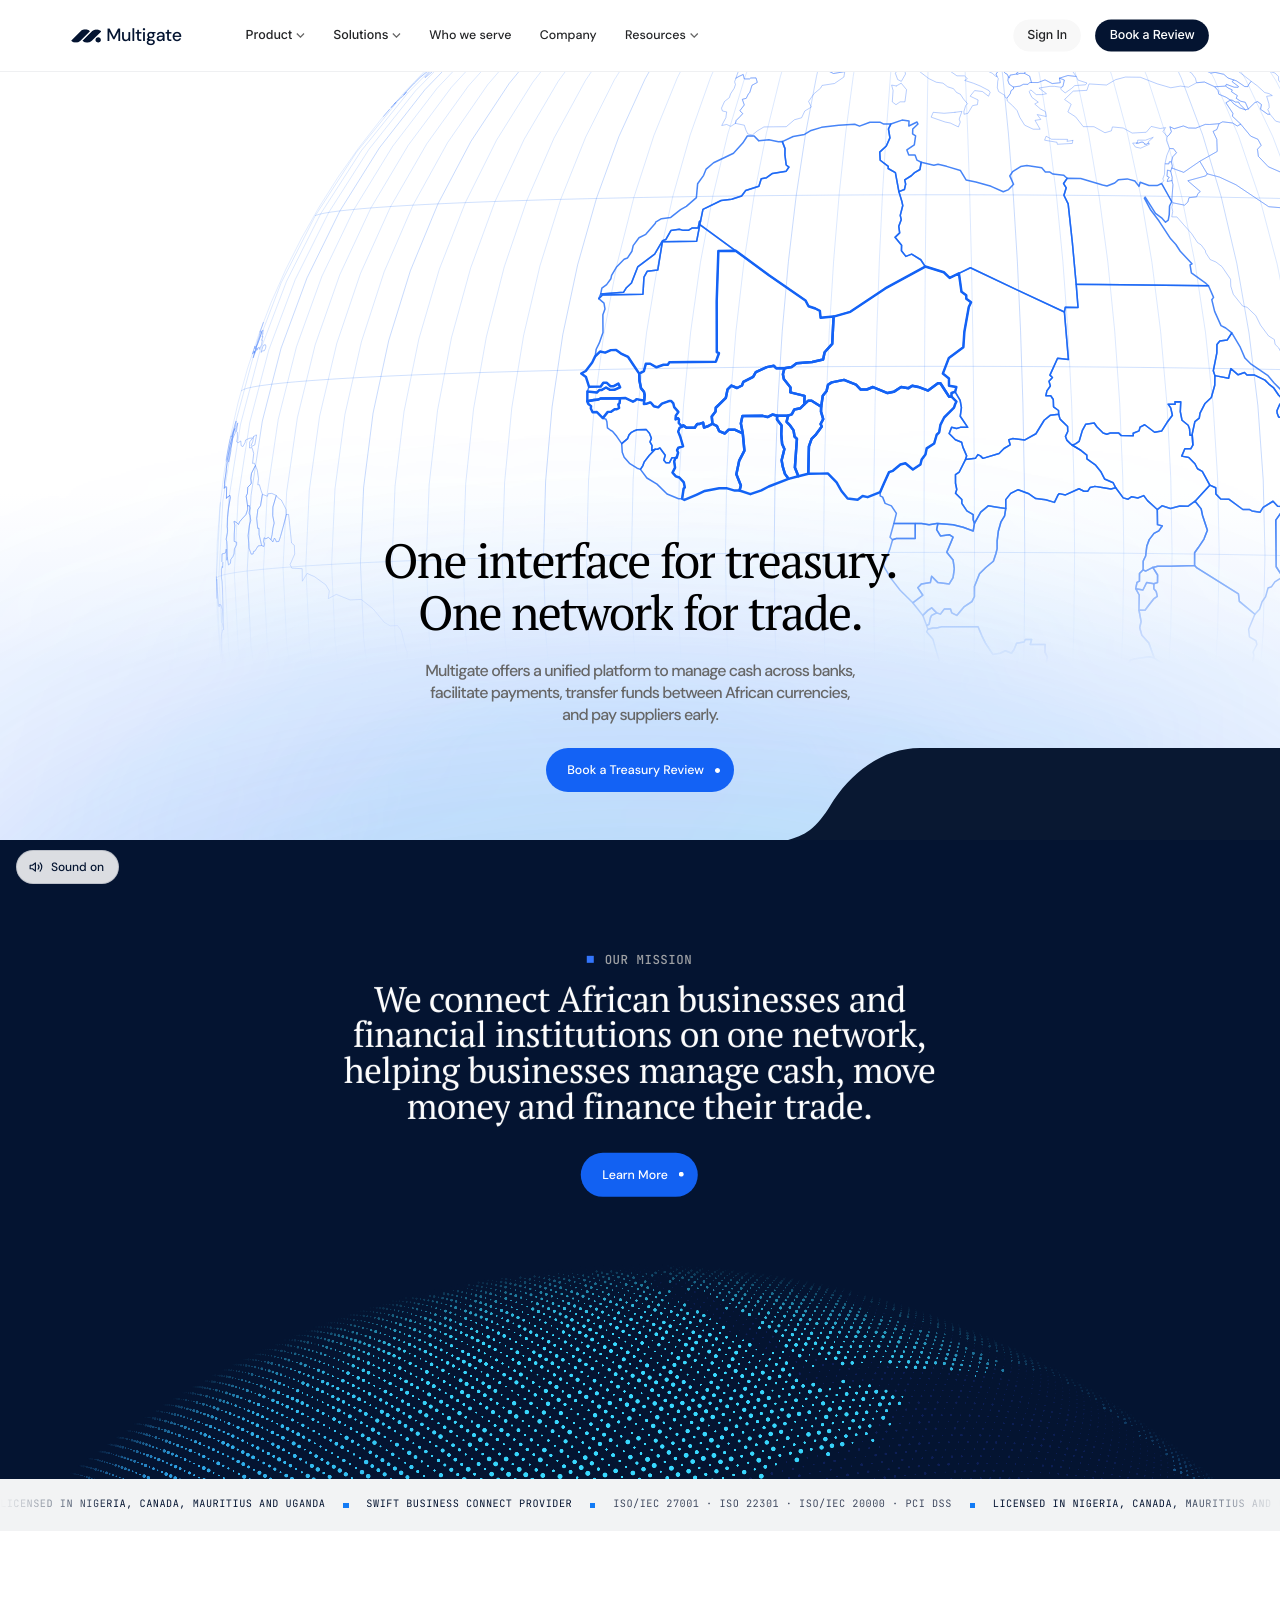
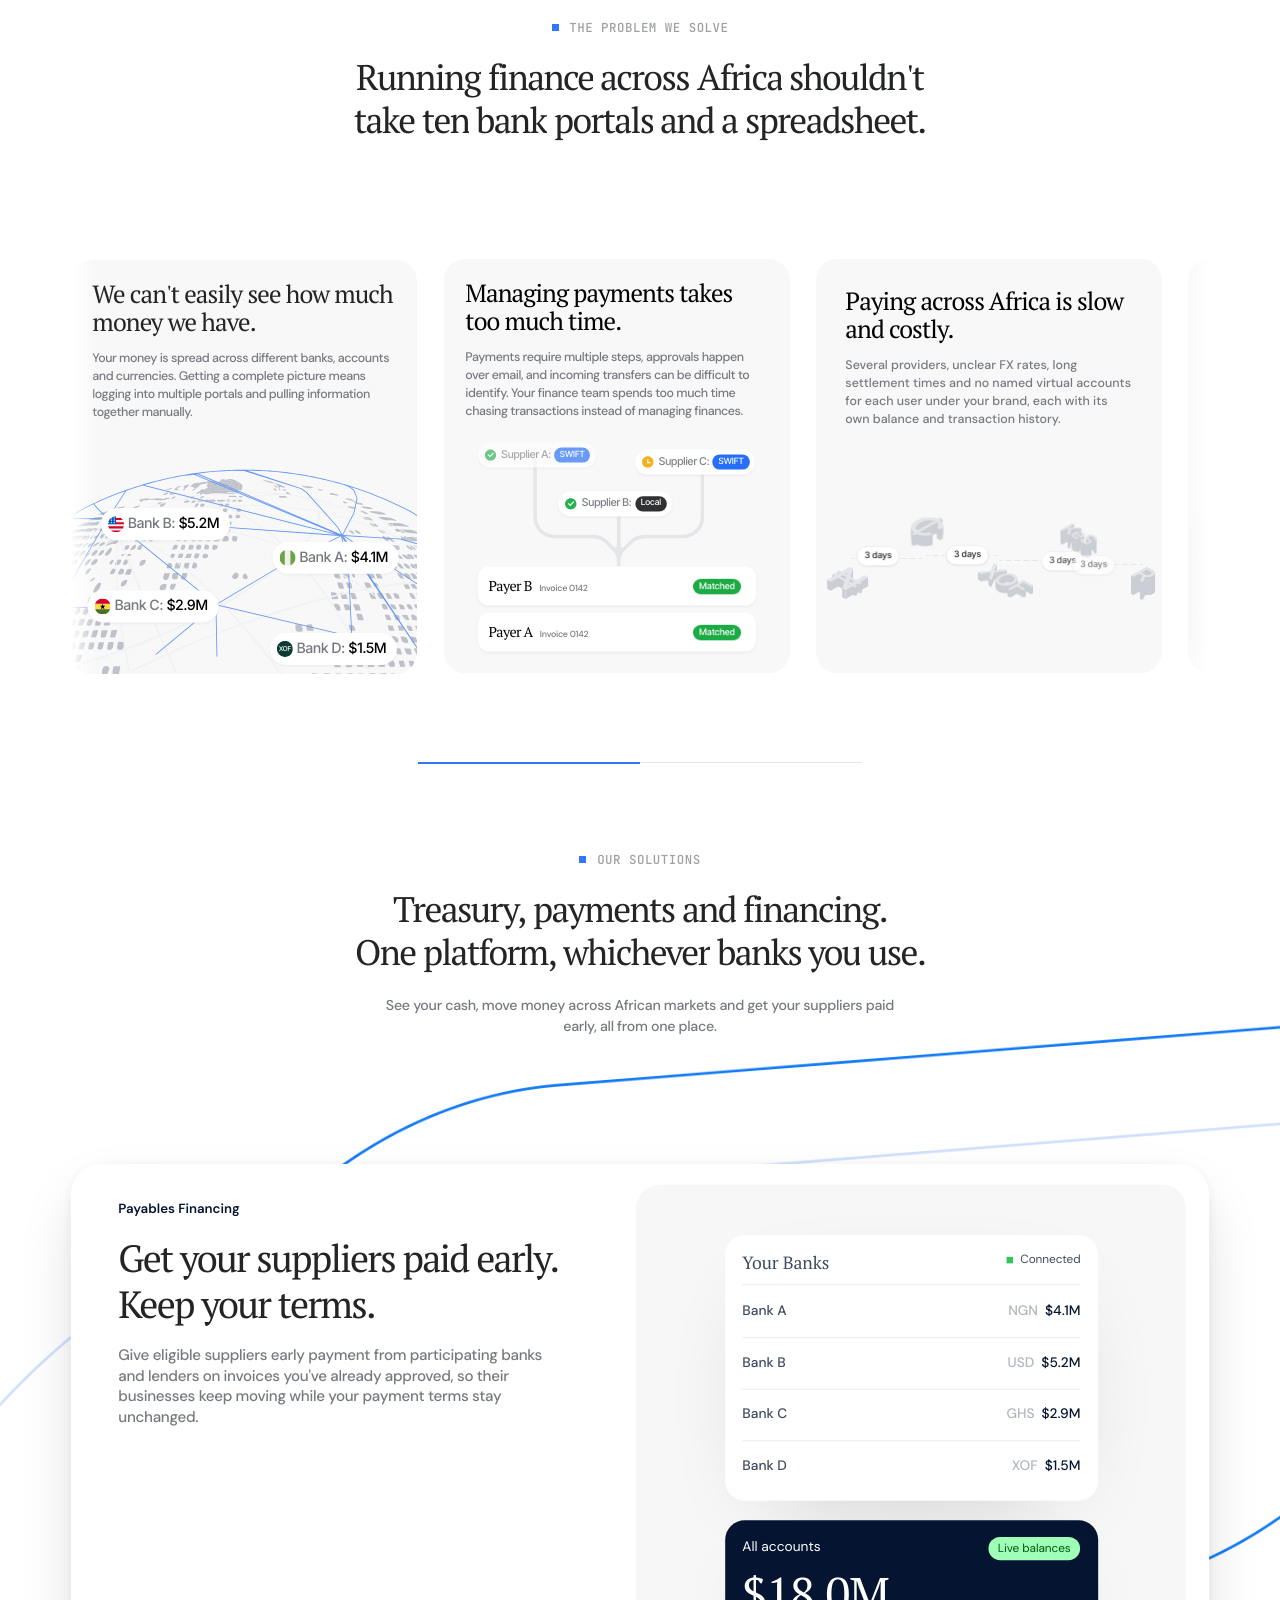
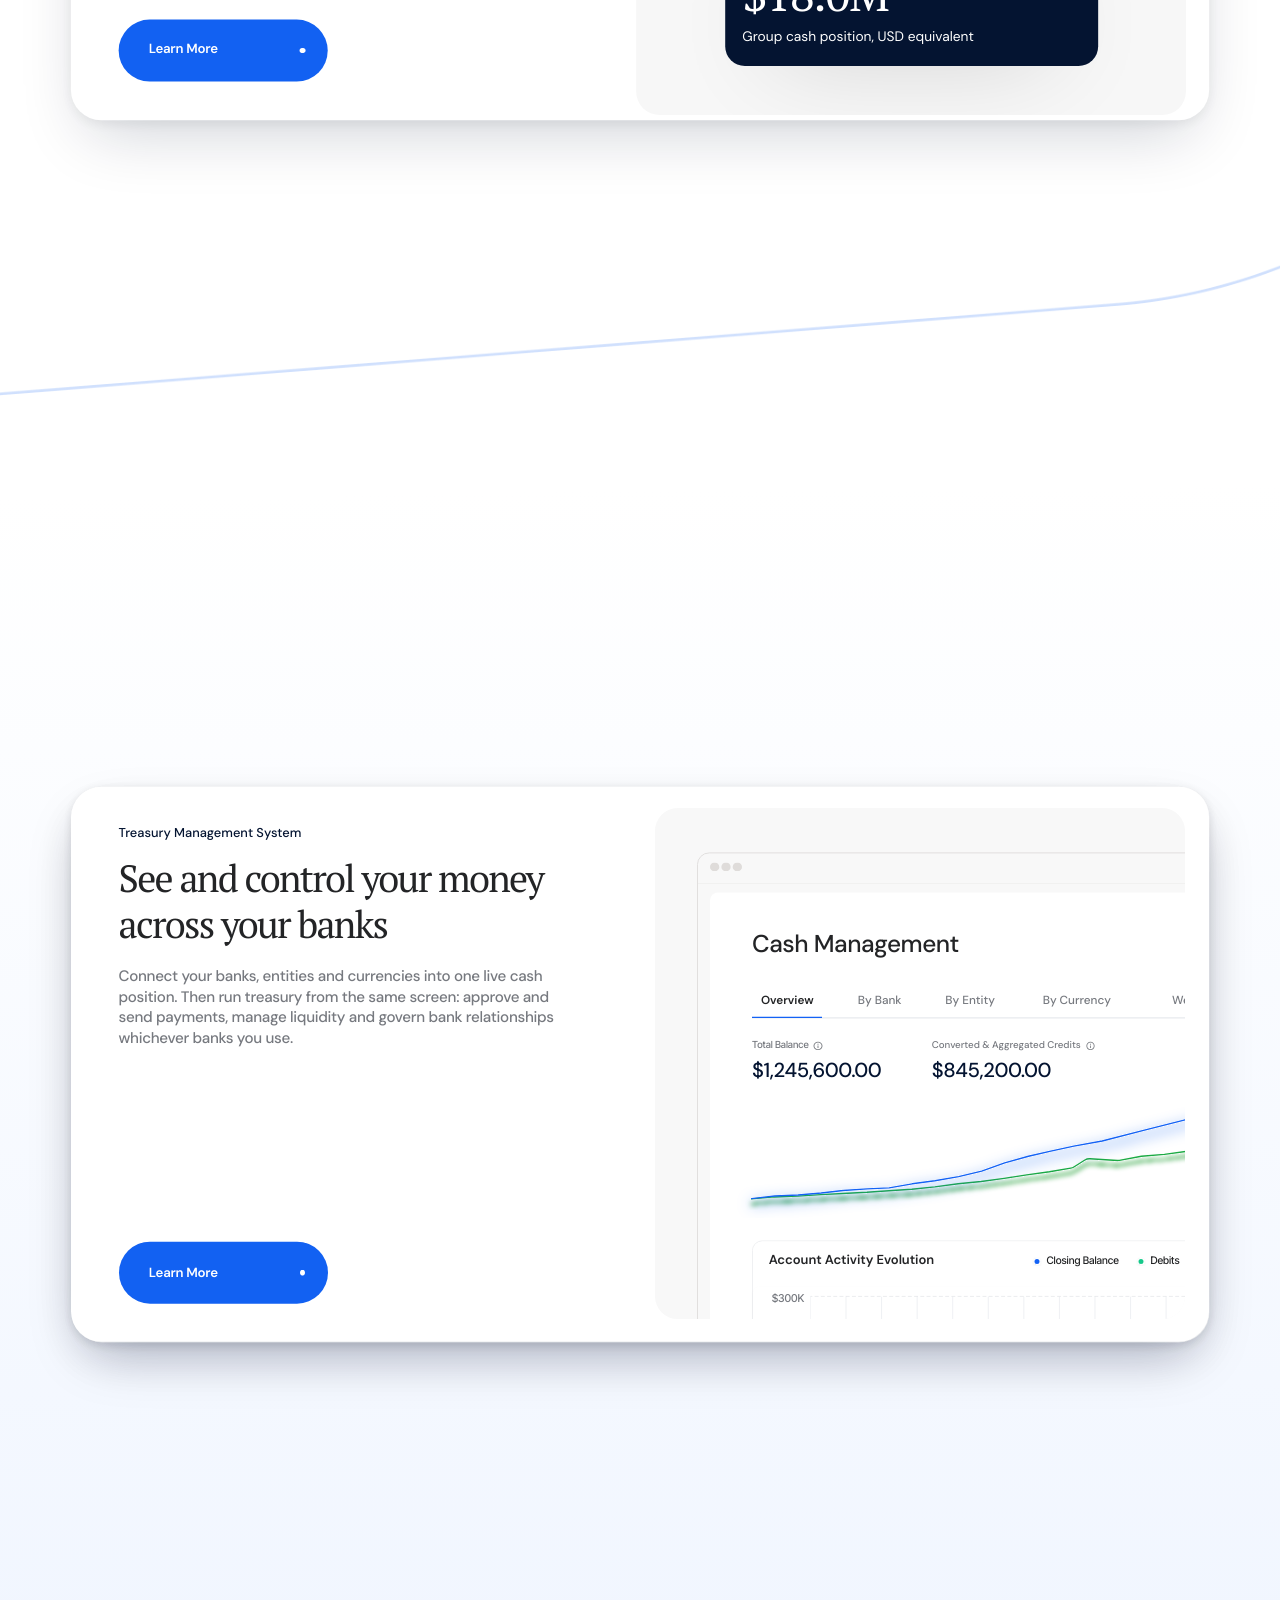
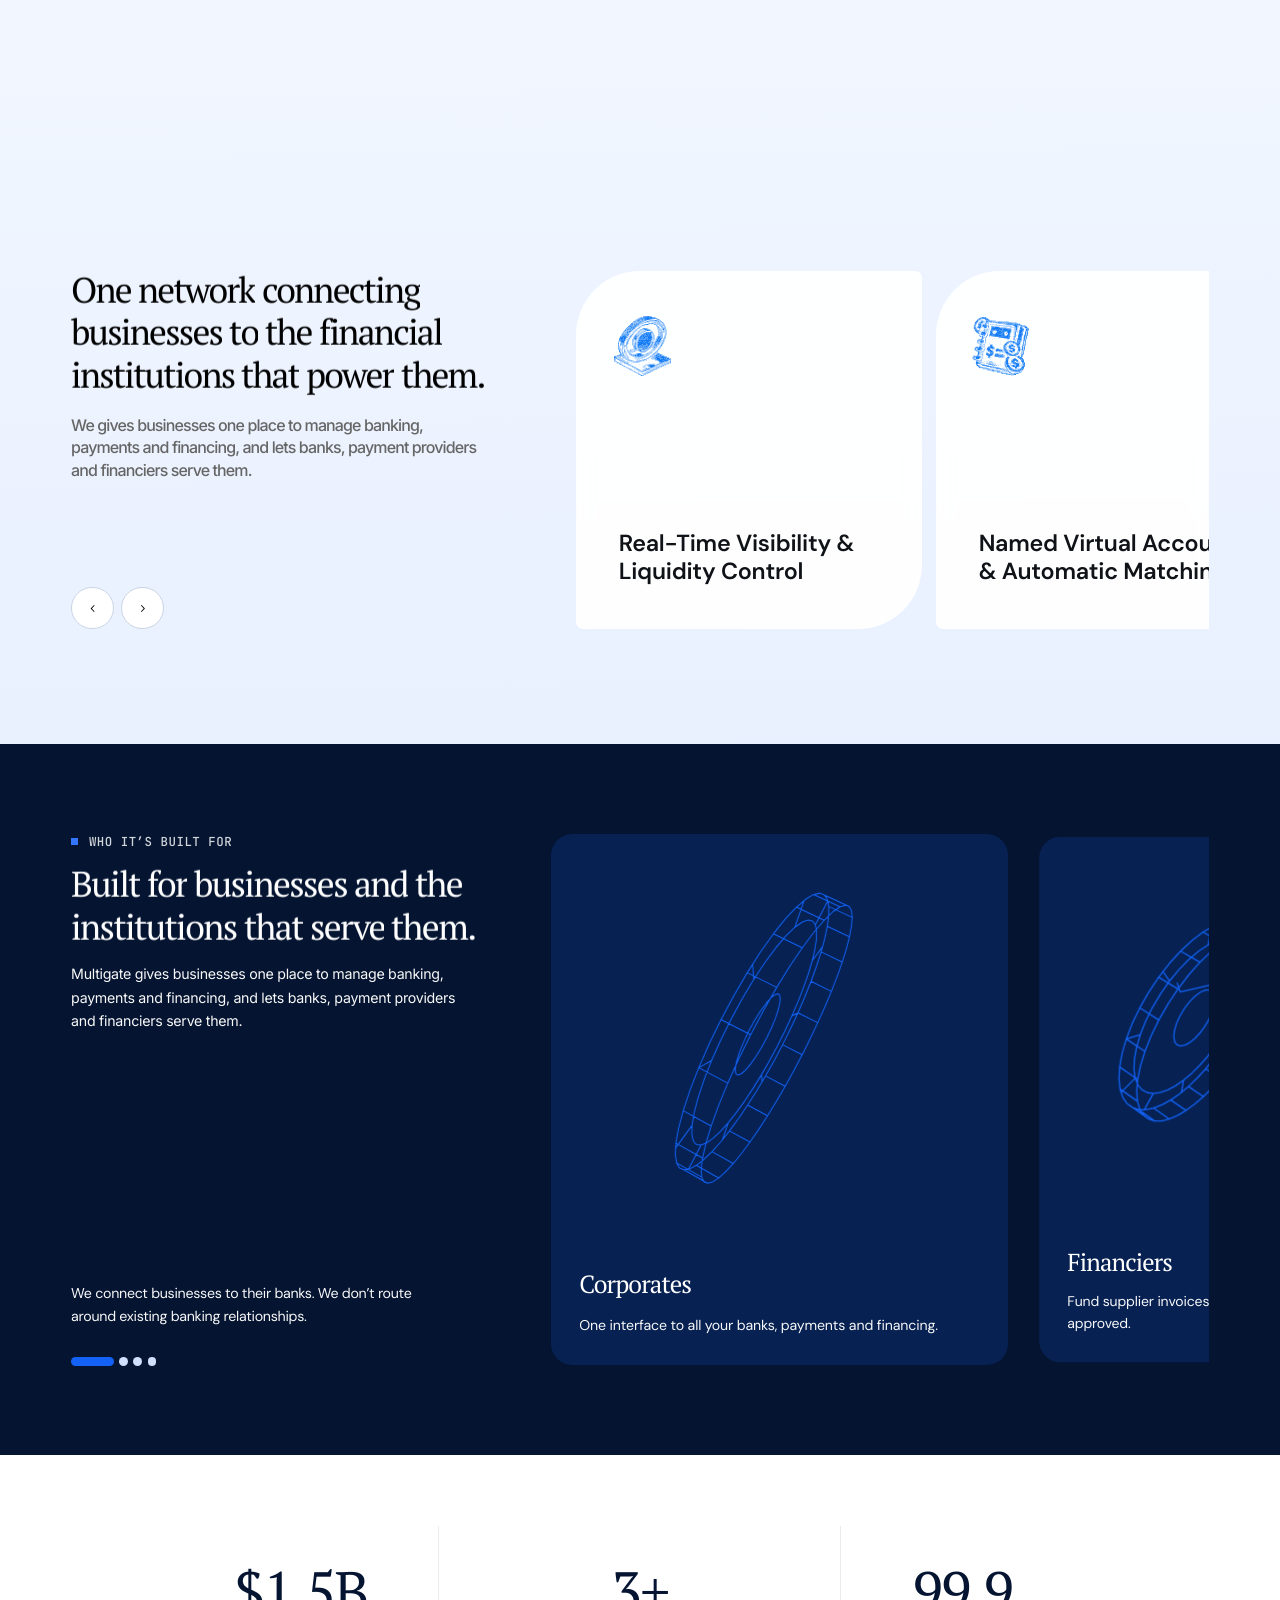
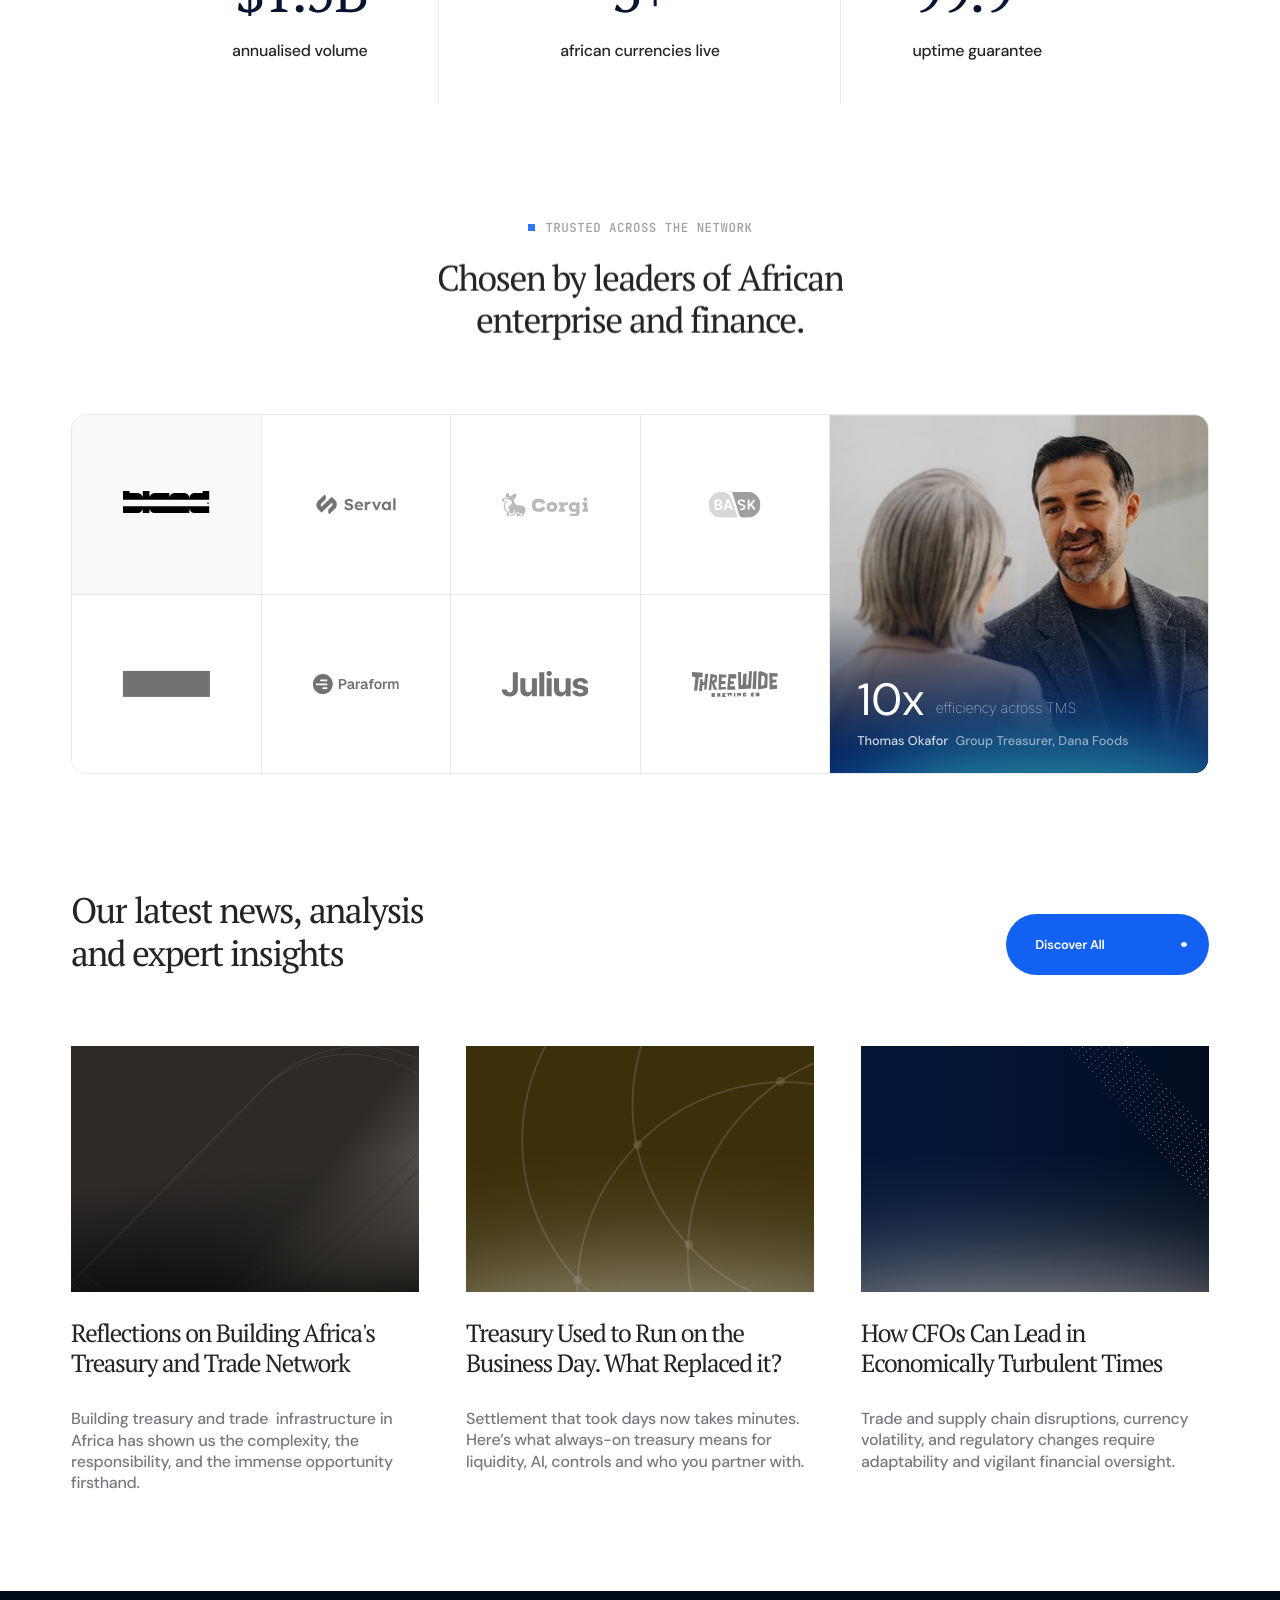
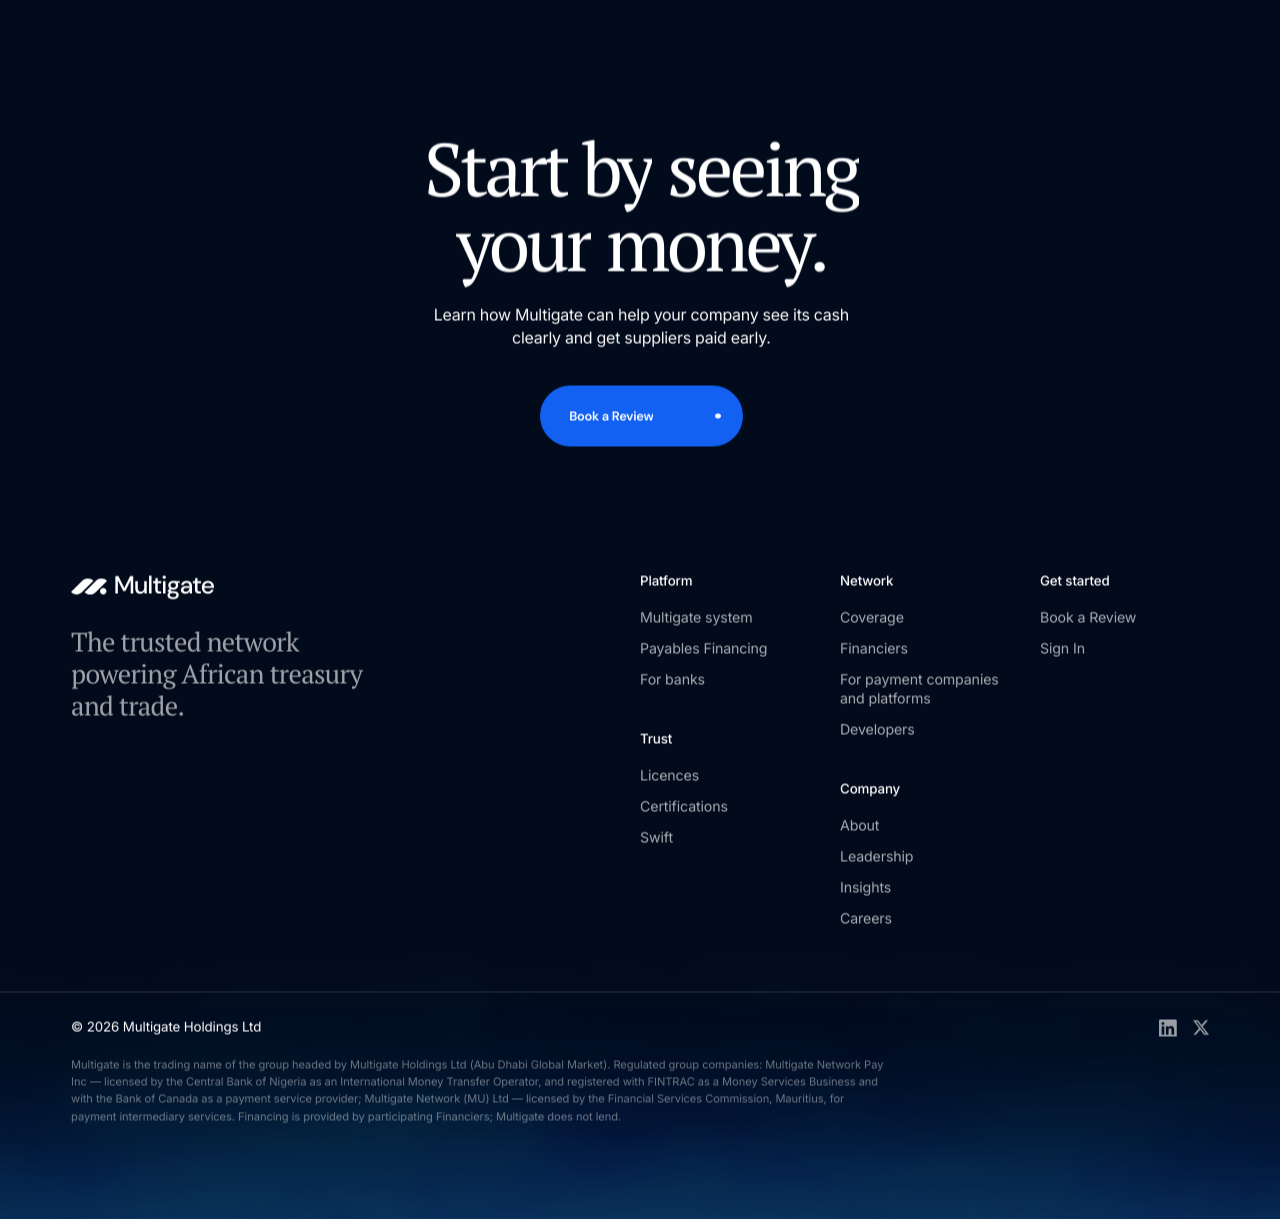
==== commit 6cf9832b: "Footer: more space between the closing button and the footer content Co-Authored-By: Claude Sonnet 5" ====
--- a/index.html
+++ b/index.html
@@ -254,7 +254,7 @@
 <section id="scrollv" class="pf-sec" style="--h:1953px;background:#fff"><div class="pf-in" style="height:1953px"><div class="content-stretch flex flex-col items-start relative size-full">
 <div class="bg-white content-stretch flex flex-col items-center justify-center px-[100px] py-[80px] relative shrink-0 w-full"><div class="content-stretch flex flex-col items-center relative shrink-0 w-[1200px]"><div class="content-stretch flex gap-[80px] items-center justify-center relative shrink-0 w-full"><div class="content-stretch flex flex-col gap-[24px] items-end leading-[0] relative shrink-0 text-right w-[293px]" data-confirm="stat"><div class="flex flex-col font-['PT_Serif'] fw-400 justify-center not-italic relative shrink-0 text-[#041431] text-[64px] tracking-[-2px] w-full"><p class="leading-[58px]">$1.5B</p></div><div class="flex flex-col font-['DM_Sans'] fw-500 font-medium justify-center lowercase relative shrink-0 text-[18px] text-[#232426] tracking-[-0.32px] w-full" style="font-variation-settings:'opsz' 14"><p class="leading-[28px]">Annualised volume</p></div></div><div class="flex h-[200px] items-center justify-center relative shrink-0 w-0"><div class="-rotate-90 flex-none"><div class="h-0 relative w-[200px]"><div class="absolute inset-[-1px_0_0_0]"><img alt="" class="block max-w-none size-full" src="assets/pf/scrollv-1e925.svg" /></div></div></div></div><div class="content-stretch flex flex-col gap-[24px] items-start leading-[0] relative shrink-0 text-center w-[293px]" data-confirm="stat"><div class="flex flex-col font-['PT_Serif'] fw-400 justify-center not-italic relative shrink-0 text-[#041431] text-[64px] tracking-[-2px] w-full"><p class="leading-[58px]">3+</p></div><div class="flex flex-col font-['DM_Sans'] fw-500 font-medium justify-center lowercase relative shrink-0 text-[18px] text-[#232426] tracking-[-0.32px] w-full" style="font-variation-settings:'opsz' 14"><p class="leading-[28px]">African currencies live</p></div></div><div class="flex h-[200px] items-center justify-center relative shrink-0 w-0"><div class="-rotate-90 flex-none"><div class="h-0 relative w-[200px]"><div class="absolute inset-[-1px_0_0_0]"><img alt="" class="block max-w-none size-full" src="assets/pf/scrollv-1e925.svg" /></div></div></div></div><div class="content-stretch flex flex-col gap-[24px] items-start leading-[0] relative shrink-0 w-[293px]" data-confirm="stat"><div class="flex flex-col font-['PT_Serif'] fw-400 justify-center not-italic relative shrink-0 text-[#041431] text-[64px] tracking-[-2px] w-full"><p class="leading-[58px]">99.9</p></div><div class="flex flex-col font-['DM_Sans'] fw-500 font-medium justify-center lowercase relative shrink-0 text-[18px] text-[#232426] tracking-[-0.32px] w-full" style="font-variation-settings:'opsz' 14"><p class="leading-[28px]">uptime guarantee</p></div></div></div></div></div><div class="bg-white content-stretch flex flex-col gap-[80px] items-center px-[100px] py-[50px] relative shrink-0 w-full"><div class="content-stretch flex flex-col gap-[24px] items-center justify-center relative shrink-0 w-[1120px]"><div class="content-stretch flex gap-[12px] items-center relative shrink-0"><div class="bg-[#3375fb] relative shrink-0 size-[8px]"></div><p class="font-['JetBrains_Mono'] fw-500 font-medium leading-[normal] relative shrink-0 text-[#9ea0a4] text-[14px] tracking-[0.56px] uppercase whitespace-nowrap">Trusted across the network</p></div><div class="flex flex-col font-['PT_Serif'] fw-400 justify-center leading-[0] not-italic relative shrink-0 text-[40px] text-[#232426] text-center tracking-[-1.8px] w-[592px]"><p class="leading-[48px]">Chosen by leaders of African enterprise and finance.</p></div></div><div class="border border-[#e8e8e8] border-solid h-[385px] overflow-clip relative rounded-[16px] shrink-0 w-[1216px]" data-confirm="logos"><div class="absolute border-[#e8e8e8] border-b border-r border-solid h-[192px] left-[0px] top-[0px] w-[202.5px]"><div class="absolute bg-[#f9f9f9] inset-0"><div class="-translate-x-1/2 -translate-y-1/2 absolute h-[28px] left-[calc(50%-0.01px)] overflow-clip top-1/2 w-[92.09px]"><div class="-translate-x-1/2 -translate-y-1/2 absolute h-[23.23px] left-1/2 top-[calc(50%-2.39px)] w-[92.09px]"><img alt="" class="absolute block inset-0 max-w-none size-full" src="assets/pf/scrollv-6a7d8.svg" /></div><div class="absolute bg-[rgba(255,255,255,0)] inset-0 mix-blend-saturation"></div></div></div></div><div class="absolute border-[#e8e8e8] border-b border-r border-solid h-[192px] left-[202.5px] top-[0px] w-[202.5px]"><div class="absolute bg-white inset-0"><div class="-translate-x-1/2 -translate-y-1/2 absolute h-[28px] left-[calc(50%-0.01px)] opacity-55 top-1/2 w-[92.09px]"><div class="absolute inset-0 overflow-hidden"><img alt="" class="absolute h-[98.92%] left-0 max-w-none top-[0.54%] w-full" src="assets/pf/scrollv-a787b.png" /></div><div class="absolute bg-white inset-0 mix-blend-saturation"></div></div></div></div><div class="absolute border-[#e8e8e8] border-b border-r border-solid h-[192px] left-[405px] top-[0px] w-[202.5px]"><div class="absolute bg-white inset-0"><div class="-translate-x-1/2 -translate-y-1/2 absolute h-[28px] left-[calc(50%-0.01px)] opacity-55 top-1/2 overflow-clip w-[92.09px]"><div class="-translate-x-1/2 -translate-y-1/2 absolute h-[26.628px] left-1/2 top-1/2 w-[92.09px]"><img alt="" class="absolute block inset-0 max-w-none size-full" src="assets/pf/scrollv-1fa0a.svg" /></div><div class="absolute bg-white inset-0 mix-blend-saturation"></div></div></div></div><div class="absolute border-[#e8e8e8] border-b border-r border-solid h-[192px] left-[607.5px] top-[0px] w-[202.5px]"><div class="absolute bg-white inset-0"><div class="-translate-x-1/2 -translate-y-1/2 absolute h-[28px] left-1/2 opacity-55 overflow-clip top-1/2 w-[56px]"><div class="-translate-x-1/2 -translate-y-1/2 absolute h-[28px] left-1/2 overflow-clip top-1/2 w-[56px]"><div class="absolute inset-[0.37%_0]"><img alt="" class="absolute block inset-0 max-w-none size-full" src="assets/pf/scrollv-7a005.svg" /></div></div><div class="absolute bg-white inset-0 mix-blend-saturation"></div></div></div></div><div class="absolute border-[#e8e8e8] border-b border-r border-solid h-[192px] left-[0px] top-[192px] w-[202.5px]"><div class="absolute bg-white inset-0"><div class="-translate-x-1/2 -translate-y-1/2 absolute h-[28px] left-[calc(50%-0.01px)] opacity-55 top-1/2 w-[92.09px]"><div class="absolute inset-0 overflow-hidden"><img alt="" class="absolute h-[79.65%] left-0 max-w-none top-[10.17%] w-full" src="assets/pf/scrollv-8d60a.png" /></div><div class="absolute bg-black inset-0 mix-blend-multiply"></div></div></div></div><div class="absolute border-[#e8e8e8] border-b border-r border-solid h-[192px] left-[202.5px] top-[192px] w-[202.5px]"><div class="absolute bg-white inset-0"><div class="-translate-x-1/2 -translate-y-1/2 absolute h-[28px] left-[calc(50%-0.01px)] opacity-55 top-1/2 overflow-clip w-[92.09px]"><div class="-translate-x-1/2 -translate-y-1/2 absolute h-[21.003px] left-1/2 top-1/2 w-[92.09px]"><img alt="" class="absolute block inset-0 max-w-none size-full" src="assets/pf/scrollv-6226b.svg" /></div><div class="absolute bg-white inset-0 mix-blend-saturation"></div></div></div></div><div class="absolute border-[#e8e8e8] border-b border-r border-solid h-[192px] left-[405px] top-[192px] w-[202.5px]"><div class="absolute bg-white inset-0"><div class="-translate-x-1/2 -translate-y-1/2 absolute h-[28px] left-[calc(50%-0.01px)] opacity-55 top-1/2 overflow-clip w-[92.09px]"><div class="-translate-x-1/2 -translate-y-1/2 absolute h-[27.773px] left-1/2 top-1/2 w-[92.09px]"><img alt="" class="absolute block inset-0 max-w-none size-full" src="assets/pf/scrollv-c69f1.svg" /></div><div class="absolute bg-white inset-0 mix-blend-saturation"></div></div></div></div><div class="absolute border-[#e8e8e8] border-b border-r border-solid h-[192px] left-[607.5px] top-[192px] w-[202.5px]"><div class="absolute bg-white inset-0"><div class="-translate-x-1/2 -translate-y-1/2 absolute h-[28px] left-[calc(50%-0.01px)] opacity-55 top-1/2 overflow-clip w-[92.09px]"><div class="-translate-x-1/2 -translate-y-1/2 absolute h-[27.682px] left-1/2 overflow-clip top-1/2 w-[92.09px]"><div class="absolute inset-[0_0_0.01%_0]"><img alt="" class="absolute block inset-0 max-w-none size-full" src="assets/pf/scrollv-ac737.svg" /></div></div><div class="absolute bg-white inset-0 mix-blend-saturation"></div></div></div></div><div class="absolute bg-white h-[384px] left-[810px] overflow-clip top-0 w-[405px]" data-confirm="testimonial"><div class="absolute h-[865.5px] left-[-428px] top-[-140px] w-[1154px]"><img alt="" class="absolute inset-0 max-w-none object-cover pointer-events-none size-full" src="assets/pf/scrollv-791a4.png" /></div><div class="absolute bg-gradient-to-b from-[53.335%] from-[rgba(2,10,26,0.18)] h-[384px] left-0 overflow-clip to-[93.701%] to-black top-0 w-[405px]"><div class="absolute h-[326.926px] left-[-169.18px] top-[293.03px] w-[817.315px]"><div class="absolute inset-[-38.46%_-15.38%]"><img alt="" class="block max-w-none size-full" src="assets/pf/scrollv-f2caf.svg" /></div></div><div class="absolute h-[138.315px] left-[38.29px] top-[359.05px] w-[402.37px]"><div class="absolute inset-[-59.09%_-20.31%]"><img alt="" class="block max-w-none size-full" src="assets/pf/scrollv-15f6c.svg" /></div></div><div class="absolute content-stretch flex flex-col gap-[8px] items-start leading-[0] left-[29px] top-[279px] w-[291px]"><div class="font-normal h-[52px] relative shrink-0 text-white w-[259.15px]"><div class="-translate-y-1/2 absolute flex flex-col font-['DM_Sans'] fw-400 justify-center left-0 right-[187.15px] text-[48.2px] top-[26px] whitespace-nowrap" style="font-variation-settings:'opsz' 14"><p class="leading-[52px]">10x</p></div><div class="-translate-y-1/2 absolute flex flex-col font-['Inter'] fw-100 h-[19px] justify-center left-[84px] not-italic right-[5px] text-[15.1px] top-[35.5px]"><p class="leading-[24px]">efficiency across TMS</p></div></div><div class="content-stretch flex font-['DM_Sans'] fw-500 font-medium gap-[8px] items-center relative shrink-0 text-[13.6px] w-full whitespace-nowrap"><div class="flex flex-col justify-center relative shrink-0 text-[rgba(255,255,255,0.8)]" style="font-variation-settings:'opsz' 14"><p class="leading-[20px]">Thomas Okafor</p></div><div class="flex flex-col justify-center relative shrink-0 text-[rgba(255,255,255,0.55)]" style="font-variation-settings:'opsz' 14"><p class="leading-[20px]">Group Treasurer, Dana Foods</p></div></div></div></div></div></div></div><div class="bg-white content-stretch flex flex-col gap-[80px] items-center pb-[50px] pt-[80px] px-[100px] relative shrink-0 w-full"><div class="content-stretch flex flex-col items-start justify-end relative shrink-0 w-full"><div class="content-stretch flex items-end justify-between relative shrink-0 w-full"><div class="flex flex-col font-['PT_Serif'] fw-400 justify-center leading-[0] not-italic relative shrink-0 text-[40px] text-[#232426] tracking-[-1.8px] w-[449px]"><p class="leading-[48px]">Our latest news, analysis and expert insights</p></div><div class="bg-[#1261f2] content-stretch flex items-center justify-between overflow-clip pl-[33.072px] pr-[24.804px] py-[24.804px] relative rounded-[206.701px] shrink-0 w-[228.404px]"><p class="font-['DM_Sans'] fw-600 font-semibold leading-[normal] relative shrink-0 text-[14.469px] text-white tracking-[-0.2894px] whitespace-nowrap" style="font-variation-settings:'opsz' 14">Discover All</p><div class="relative shrink-0 size-[6.201px]"><img alt="" class="absolute block inset-0 max-w-none size-full" src="assets/pf/scrollv-9c081.svg" /></div></div></div></div><div class="content-stretch flex gap-[30px] items-start relative shrink-0 w-full" data-confirm="news"><div class="content-stretch flex flex-col gap-[33.507px] items-start relative shrink-0 w-[391.311px]"><div class="h-[276.431px] overflow-clip relative shrink-0 w-full" style="background:linear-gradient(127.4deg, #2d2b28 64.743%, #a69d8e 107.7%)"><div class="absolute h-[375.903px] left-[-35.9px] top-[-78.98px] w-[697.512px]"><div class="absolute h-[312.319px] right-[-35.9px] top-[78.98px] w-[697.512px]"><img alt="" class="absolute block inset-0 max-w-none size-full" src="assets/pf/scrollv-cbdde.svg" /></div><div class="absolute h-[288.836px] right-[5px] top-[87.07px] w-[645.068px]"><img alt="" class="absolute block inset-0 max-w-none size-full" src="assets/pf/scrollv-72c41.svg" /></div><div class="absolute h-[76.795px] left-[230.14px] top-[337.51px] w-[261.445px]"><div class="absolute inset-[-159.24%_-46.77%]"><img alt="" class="block max-w-none size-full" src="assets/pf/scrollv-ad7f6.svg" /></div></div><div class="-translate-x-1/2 -translate-y-1/2 absolute bg-[rgba(45,43,40,0.18)] h-[276.431px] left-[calc(50%-117.2px)] overflow-clip top-[calc(50%+29.24px)] w-[391.311px]"><div class="absolute h-[276.431px] left-0 top-0 w-[391.311px]" style="background:linear-gradient(174.41deg, rgba(0, 0, 0, 0) 50.562%, #000 111.41%)"></div></div></div></div><div class="h-[253.73px] overflow-clip relative shrink-0 w-full"><div class="absolute content-stretch flex flex-col gap-[32px] items-start left-0 top-[-3.25px] w-[390.916px]"><div class="content-stretch flex flex-col items-start relative shrink-0 w-full"><div class="content-stretch flex flex-col items-start pb-[0.73px] relative shrink-0 w-full"><div class="flex flex-col font-['PT_Serif'] fw-400 justify-center leading-[0] not-italic relative shrink-0 text-[#232426] text-[28px] tracking-[-1.5px] w-full"><p class="leading-[34px]">Reflections on Building Africa's Treasury and Trade Network</p></div></div></div><div class="flex flex-col font-['DM_Sans'] fw-500 font-medium justify-center leading-[0] relative shrink-0 text-[18px] text-[#76797f] tracking-[-0.32px] w-full" style="font-variation-settings:'opsz' 14"><p class="leading-[24px] whitespace-pre-wrap">Building treasury and trade  infrastructure in Africa has shown us the complexity, the responsibility, and the immense opportunity firsthand.</p></div></div></div></div><div class="content-stretch flex flex-col gap-[33.507px] items-start relative shrink-0 w-[391.311px]"><div class="bg-[#3c300b] h-[276px] overflow-clip relative shrink-0 w-[391px]"><div class="-translate-x-1/2 -translate-y-1/2 absolute h-[339.825px] left-[calc(50%+47.78px)] top-[calc(50%+31.91px)] w-[503.444px]"><img alt="" class="absolute block inset-0 max-w-none size-full" src="assets/pf/scrollv-a23f4.svg" /></div></div><div class="h-[253.73px] overflow-clip relative shrink-0 w-full"><div class="absolute content-stretch flex flex-col gap-[32px] items-start left-0 top-[-3.25px] w-[390.916px]"><div class="content-stretch flex flex-col items-start relative shrink-0 w-full"><div class="content-stretch flex flex-col items-start pb-[0.73px] relative shrink-0 w-full"><div class="flex flex-col font-['PT_Serif'] fw-400 justify-center leading-[0] not-italic relative shrink-0 text-[#232426] text-[28px] tracking-[-1.5px] w-full"><p class="leading-[34px]">Treasury Used to Run on the Business Day. What Replaced it?</p></div></div></div><div class="flex flex-col font-['DM_Sans'] fw-500 font-medium justify-center leading-[0] relative shrink-0 text-[18px] text-[#76797f] tracking-[-0.32px] w-full" style="font-variation-settings:'opsz' 14"><p class="leading-[24px] whitespace-pre-wrap">Settlement that took days now takes minutes. Here’s what always-on treasury means for liquidity, AI, controls and who you partner with.</p></div></div></div></div><div class="content-stretch flex flex-col gap-[33.507px] items-start relative shrink-0 w-[391.311px]"><div class="bg-[#020b1c] h-[276px] overflow-clip relative shrink-0 w-[391px]"><div class="-translate-x-1/2 -translate-y-1/2 absolute h-[336.451px] left-[calc(50%+0.72px)] overflow-clip top-[calc(50%+30.23px)] w-[498.445px]"><div class="absolute h-[566.071px] left-[-88.75px] top-[-92.59px] w-[1243.575px]"><div class="absolute flex h-[562.96px] items-center justify-center right-[-656.38px] top-[-89.48px] w-[1170.272px]"><div class="flex-none rotate-[2.43deg]"><div class="h-[514.696px] relative w-[1149.487px]"><img alt="" class="absolute block inset-0 max-w-none size-full" src="assets/pf/scrollv-8cacc.svg" /></div></div></div><div class="absolute flex h-[562.784px] items-center justify-center right-[-583.07px] top-[-92.41px] w-[1170.265px]"><div class="-scale-y-100 flex-none rotate-[2.43deg]"><div class="h-[514.519px] relative w-[1149.487px]"><img alt="" class="absolute block inset-0 max-w-none size-full" src="assets/pf/scrollv-7058b.svg" /></div></div></div><div class="absolute flex items-center justify-center left-[306.35px] size-[279.408px] top-[-5.74px]"><div class="flex-none rotate-[2.43deg]"><div class="relative size-[268.277px]"><img alt="" class="absolute block inset-0 max-w-none size-full" src="assets/pf/scrollv-49513.svg" /></div></div></div></div><div class="-translate-x-1/2 -translate-y-1/2 absolute h-[336.451px] left-1/2 top-1/2 w-[498.445px]"><img alt="" class="absolute block inset-0 max-w-none size-full" src="assets/pf/scrollv-654ea.svg" /></div></div></div><div class="h-[253.73px] overflow-clip relative shrink-0 w-full"><div class="absolute content-stretch flex flex-col gap-[32px] items-start left-0 top-[-3.25px] w-[390.916px]"><div class="content-stretch flex flex-col items-start relative shrink-0 w-full"><div class="content-stretch flex flex-col items-start pb-[0.73px] relative shrink-0 w-full"><div class="flex flex-col font-['PT_Serif'] fw-400 justify-center leading-[0] not-italic relative shrink-0 text-[#232426] text-[28px] tracking-[-1.5px] w-full"><p class="leading-[34px]">How CFOs Can Lead in Economically Turbulent Times</p></div></div></div><div class="flex flex-col font-['DM_Sans'] fw-500 font-medium justify-center leading-[0] relative shrink-0 text-[18px] text-[#76797f] tracking-[-0.32px] w-full" style="font-variation-settings:'opsz' 14"><p class="leading-[24px] whitespace-pre-wrap">Trade and supply chain disruptions, currency volatility, and regulatory changes require adaptability and vigilant financial oversight.</p></div></div></div></div></div></div>
     </div></div></section>
-<section id="footer" class="pf-sec" style="--h:1281px;background:#020b1c"><div class="pf-in" style="height:1281px"><div class="relative size-full">
+<section id="footer" class="pf-sec" style="--h:1381px;background:#020b1c"><div class="pf-in" style="height:1381px"><div class="relative size-full">
 <div class="absolute inset-[0_-10.8%_-14.91%_0]"><img alt="" class="absolute block inset-0 max-w-none size-full" src="assets/pf/footer-6f353.svg" /></div><div class="absolute inset-[44.12%_97.83%_-18.01%_2.11%]"><img alt="" class="absolute block inset-0 max-w-none size-full" src="assets/pf/footer-38629.svg" /></div><div class="absolute inset-[44.12%_-8.7%_-18.01%_108.63%]"><img alt="" class="absolute block inset-0 max-w-none size-full" src="assets/pf/footer-38629.svg" /></div><div class="absolute inset-[95.08%_-8.63%_4.84%_2.17%]"><img alt="" class="absolute block inset-0 max-w-none size-full" src="assets/pf/footer-0b321.svg" /></div><div class="absolute inset-[44.12%_80.06%_26.76%_19.87%]"><img alt="" class="absolute block inset-0 max-w-none size-full" src="assets/pf/footer-33a95.svg" /></div><div class="absolute inset-[50.37%_94.71%_49.09%_4.81%]"><img alt="" class="absolute block inset-0 max-w-none size-full" src="assets/pf/footer-d513a.svg" /></div><div class="absolute inset-[44.12%_62.33%_26.76%_37.6%]"><img alt="" class="absolute block inset-0 max-w-none size-full" src="assets/pf/footer-33a95.svg" /></div><div class="absolute inset-[44.12%_44.61%_26.76%_55.33%]"><img alt="" class="absolute block inset-0 max-w-none size-full" src="assets/pf/footer-33a95.svg" /></div><div class="absolute inset-[44.12%_26.88%_26.76%_73.05%]"><img alt="" class="absolute block inset-0 max-w-none size-full" src="assets/pf/footer-33a95.svg" /></div><div class="absolute inset-[73.15%_-8.66%_26.78%_2.15%]"><img alt="" class="absolute block inset-0 max-w-none size-full" src="assets/pf/footer-8ec9f.svg" /></div><div class="absolute inset-[99.91%_-8.63%_0.01%_2.17%]"><img alt="" class="absolute block inset-0 max-w-none size-full" src="assets/pf/footer-0b321.svg" /></div><div class="absolute inset-[44.11%_0_55.82%_2.08%]"><img alt="" class="absolute block inset-0 max-w-none size-full" src="assets/pf/footer-ad2d3.svg" /></div><p class="absolute font-['Inter'] fw-400 font-normal leading-[22.5px] left-[69.4px] not-italic text-[15px] text-[rgba(255,255,255,0.7)] top-[671.5px] tracking-[-0.445px] w-[201.2px]">The trusted network powering African treasury and trade.</p><p class="absolute font-['JetBrains_Mono'] fw-400 font-normal leading-[18.8px] left-[325.6px] text-[12.5px] text-[rgba(255,255,255,0.55)] top-[644.3px] tracking-[0.75px] uppercase whitespace-nowrap">Platform</p><p class="absolute font-['Inter'] fw-400 font-normal leading-[24.8px] left-[325.6px] not-italic text-[#fcfcfc] text-[16.5px] top-[688.6px] tracking-[-0.481px] whitespace-nowrap">Multigate system</p><p class="absolute font-['Inter'] fw-400 font-normal leading-[24.8px] left-[325.6px] not-italic text-[#fcfcfc] text-[16.5px] top-[731.3px] tracking-[-0.481px] whitespace-nowrap">Payables Financing</p><p class="absolute font-['Inter'] fw-400 font-normal leading-[24.8px] left-[325.6px] not-italic text-[#fcfcfc] text-[16.5px] top-[774.1px] tracking-[-0.481px] whitespace-nowrap">For banks</p><p class="absolute font-['JetBrains_Mono'] fw-400 font-normal leading-[18.8px] left-[581.8px] text-[12.5px] text-[rgba(255,255,255,0.55)] top-[644.3px] tracking-[0.75px] uppercase whitespace-nowrap">Network</p><p class="absolute font-['Inter'] fw-400 font-normal leading-[24.8px] left-[581.8px] not-italic text-[#fcfcfc] text-[16.5px] top-[688.6px] tracking-[-0.481px] whitespace-nowrap">Coverage</p><p class="absolute font-['Inter'] fw-400 font-normal leading-[24.8px] left-[581.8px] not-italic text-[#fcfcfc] text-[16.5px] top-[731.3px] tracking-[-0.481px] whitespace-nowrap">Financiers</p><p class="absolute font-['Inter'] fw-400 font-normal leading-[24.8px] left-[581.8px] not-italic text-[#fcfcfc] text-[16.5px] top-[774.1px] tracking-[-0.481px] w-[201.2px]">For payment companies and platforms</p><p class="absolute font-['Inter'] fw-400 font-normal leading-[24.8px] left-[581.8px] not-italic text-[#fcfcfc] text-[16.5px] top-[841.6px] tracking-[-0.481px] whitespace-nowrap">Developers</p><p class="absolute font-['JetBrains_Mono'] fw-400 font-normal leading-[18.8px] left-[838px] text-[12.5px] text-[rgba(255,255,255,0.55)] top-[644.3px] tracking-[0.75px] uppercase whitespace-nowrap">Trust</p><p class="absolute font-['Inter'] fw-400 font-normal leading-[24.8px] left-[838px] not-italic text-[#fcfcfc] text-[16.5px] top-[688.6px] tracking-[-0.481px] whitespace-nowrap">Licences</p><p class="absolute font-['Inter'] fw-400 font-normal leading-[24.8px] left-[838px] not-italic text-[#fcfcfc] text-[16.5px] top-[731.3px] tracking-[-0.481px] whitespace-nowrap">Certifications</p><p class="absolute font-['Inter'] fw-400 font-normal leading-[24.8px] left-[838px] not-italic text-[#fcfcfc] text-[16.5px] top-[774.1px] tracking-[-0.481px] whitespace-nowrap">Swift</p><p class="absolute font-['JetBrains_Mono'] fw-400 font-normal leading-[18.8px] left-[1094.2px] text-[12.5px] text-[rgba(255,255,255,0.55)] top-[644.3px] tracking-[0.75px] uppercase whitespace-nowrap">Company</p><p class="absolute font-['Inter'] fw-400 font-normal leading-[24.8px] left-[1094.2px] not-italic text-[#fcfcfc] text-[16.5px] top-[688.6px] tracking-[-0.481px] whitespace-nowrap">About</p><p class="absolute font-['Inter'] fw-400 font-normal leading-[24.8px] left-[1094.2px] not-italic text-[#fcfcfc] text-[16.5px] top-[731.3px] tracking-[-0.481px] whitespace-nowrap">Leadership</p><p class="absolute font-['Inter'] fw-400 font-normal leading-[24.8px] left-[1094.2px] not-italic text-[#fcfcfc] text-[16.5px] top-[774.1px] tracking-[-0.481px] whitespace-nowrap">Insights</p><p class="absolute font-['Inter'] fw-400 font-normal leading-[24.8px] left-[1094.2px] not-italic text-[#fcfcfc] text-[16.5px] top-[816.8px] tracking-[-0.481px] whitespace-nowrap">Careers</p><p class="absolute font-['Inter'] fw-400 font-normal leading-[24px] left-[1084.2px] not-italic text-[16px] text-white top-[966px] tracking-[-0.469px] whitespace-pre">Privacy        Terms        Cookies</p><p class="absolute font-['Inter'] fw-400 font-normal leading-[20.3px] left-[63px] not-italic text-[13.5px] text-[rgba(255,255,255,0.55)] top-[966px] tracking-[-0.409px] w-[736px]">Multigate is the trading name of the group headed by Multigate Holdings Ltd (Abu Dhabi Global Market). Regulated group companies: Multigate Network Pay Inc — licensed by the Central Bank of Nigeria as an International Money Transfer Operator, and registered with FINTRAC as a Money Services Business and with the Bank of Canada as a payment service provider; Multigate Network (MU) Ltd — licensed by the Financial Services Commission, Mauritius, for payment intermediary services. Financing is provided by participating Financiers; Multigate does not lend.</p><div class="absolute content-stretch flex flex-col gap-[40px] items-center left-[432px] top-[104px] w-[579px]"><div class="content-stretch flex flex-col gap-[24px] items-center leading-[0] not-italic relative shrink-0 text-center w-full"><div class="flex flex-col font-['PT_Serif'] fw-400 justify-center min-w-full relative shrink-0 text-[84px] text-white tracking-[-4px] w-[min-content]"><p class="leading-[84px]">Start by seeing your money.</p></div><div class="flex flex-col font-['Inter'] fw-400 font-normal justify-center relative shrink-0 text-[18px] text-[#f8f8f8] tracking-[-0.32px] w-[469px]"><p class="leading-[26px]">Learn how Multigate can help your company see its cash clearly and get suppliers paid early.</p></div></div><div class="bg-[#1261f2] content-stretch flex items-center justify-between overflow-clip pl-[33.072px] pr-[24.804px] py-[24.804px] relative rounded-[206.701px] shrink-0 w-[228.404px]"><p class="font-['DM_Sans'] fw-600 font-semibold leading-[normal] relative shrink-0 text-[14.469px] text-white tracking-[-0.2894px] whitespace-nowrap" style="font-variation-settings:'opsz' 14">Book a Review</p><div class="relative shrink-0 size-[6.201px]"><img alt="" class="absolute block inset-0 max-w-none size-full" src="assets/pf/footer-9c081.svg" /></div></div></div><div class="absolute h-[520px] left-[72px] top-[1163px] w-[1300px]"><div class="absolute inset-[-34.62%_-15.38%_-42.31%_-15.38%]"><img alt="" class="block max-w-none size-full" src="assets/pf/footer-20e0b.svg" /></div></div><p class="absolute font-['JetBrains_Mono'] fw-400 font-normal leading-[16.9px] left-[59.4px] text-[12.5px] text-[rgba(255,255,255,0.62)] top-[1240px] tracking-[0.75px] uppercase whitespace-nowrap">Copyright © 2026 Multigate Holdings Ltd</p>
     </div></div></section>
 <script src="assets/landmask.js"></script>
--- a/assets/pf/motion.css
+++ b/assets/pf/motion.css
@@ -154,5 +154,42 @@
 .pf-news:hover .pf-ul { background-size: 100% 1.5px; }
 
 /* problem cards */
-.pf-pc { transition: transform .7s cubic-bezier(.2,.7,.2,1), box-shadow .7s cubic-bezier(.2,.7,.2,1); will-change: transform; }
-.pf-pc:hover { transform: translateY(-8px); box-shadow: 0 28px 54px -24px rgba(4,20,49,.26); }
+.pf-pc { transition: transform .7s cubic-bezier(.2,.7,.2,1); will-change: transform; }
+.pf-pc:hover { transform: translateY(-8px); }
+
+/* problem cards: dragging must never select or highlight content */
+.pf-pc, .pf-pc * { -webkit-user-select: none; user-select: none; -webkit-user-drag: none; }
+.pf-pc img { pointer-events: none; }
+
+/* footer v2: logo + tagline left, grouped columns right, full-width rule, copyright and socials below */
+.pf-fbrand { width: 440px; }
+.pf-ftag { margin: 0 0 30px !important; max-width: 340px !important; font: 400 26px/1.2 "PT Serif", Georgia, serif !important; letter-spacing: -.02em !important; color: rgba(255,255,255,.55) !important; }
+.pf-fcols { grid-template-columns: repeat(4, 170px); gap: 0 24px; }
+.pf-fc h5 { margin: 0 0 14px; font: 500 15px/1.3 "Inter", sans-serif; letter-spacing: -.01em; text-transform: none; color: #fff; }
+.pf-fc a { padding: 6px 0; font-size: 15px; }
+.pf-fbadges { margin-top: 64px; }
+.pf-frule { position: relative; height: 1px; margin-top: 44px; }
+.pf-frule::before { content: ""; position: absolute; left: -3000px; width: 7440px; top: 0; height: 1px; background: rgba(255,255,255,.14); }
+.pf-fbot { margin-top: 28px; padding-top: 0; font: 400 14px/1 "Inter", sans-serif; letter-spacing: -.01em; text-transform: none; color: rgba(255,255,255,.7); }
+.pf-fsoc { display: flex; gap: 18px; align-items: center; }
+.pf-fsoc a { display: grid; place-items: center; color: rgba(255,255,255,.6); transition: color .3s, transform .3s; }
+.pf-fsoc a:hover { color: #fff; transform: translateY(-2px); }
+.pf-fl:hover .pf-fsoc a { color: rgba(255,255,255,.35); } .pf-fl .pf-fsoc:hover a { color: rgba(255,255,255,.6); } .pf-fl .pf-fsoc a:hover { color: #fff; }
+
+/* footer v3: matches the reference exactly */
+.pf2 { top: 600px !important; }
+.pf2-top { position: relative; height: 470px; }
+.pf2-logo { position: absolute; left: 0; top: 0; display: flex; align-items: center; gap: 8px; }
+.pf2-logo img { width: 40px; height: 18px; filter: brightness(0) invert(1); }
+.pf2-logo span { font: 500 28px/1 "DM Sans", sans-serif; letter-spacing: -.03em; color: #fff; }
+.pf2-tag { position: absolute; left: 247px; top: 0; margin: 0; width: 330px; font: 400 30px/1.2 "DM Sans", sans-serif; letter-spacing: -.025em; color: rgba(255,255,255,.62); }
+.pf2-c { position: absolute; top: 0; width: 200px; }
+.pf2-g { margin-bottom: 40px; }
+.pf2-g h5 { margin: 0 0 14px !important; font: 500 15px/1.3 "Inter", sans-serif !important; letter-spacing: -.01em; text-transform: none; color: #fff !important; }
+.pf2 .pf-fc a { display: block; padding: 7px 0; font-size: 16px; line-height: 1.3; }
+.pf2 .pf-frule { margin-top: 0; }
+.pf2-bot { display: flex; justify-content: space-between; align-items: center; margin-top: 30px; font: 400 15px/1 "Inter", sans-serif; letter-spacing: -.01em; color: #fff; }
+.pf2-legal { margin: 22px 0 0; max-width: 920px; font: 400 12.5px/1.55 "Inter", sans-serif; letter-spacing: -.005em; color: rgba(255,255,255,.42); }
+
+/* tagline sits directly under the logo, in PT Serif */
+.pf2-tag { left: 0 !important; top: 58px !important; width: 360px !important; font: 400 30px/1.2 "PT Serif", Georgia, serif !important; letter-spacing: -.025em !important; }
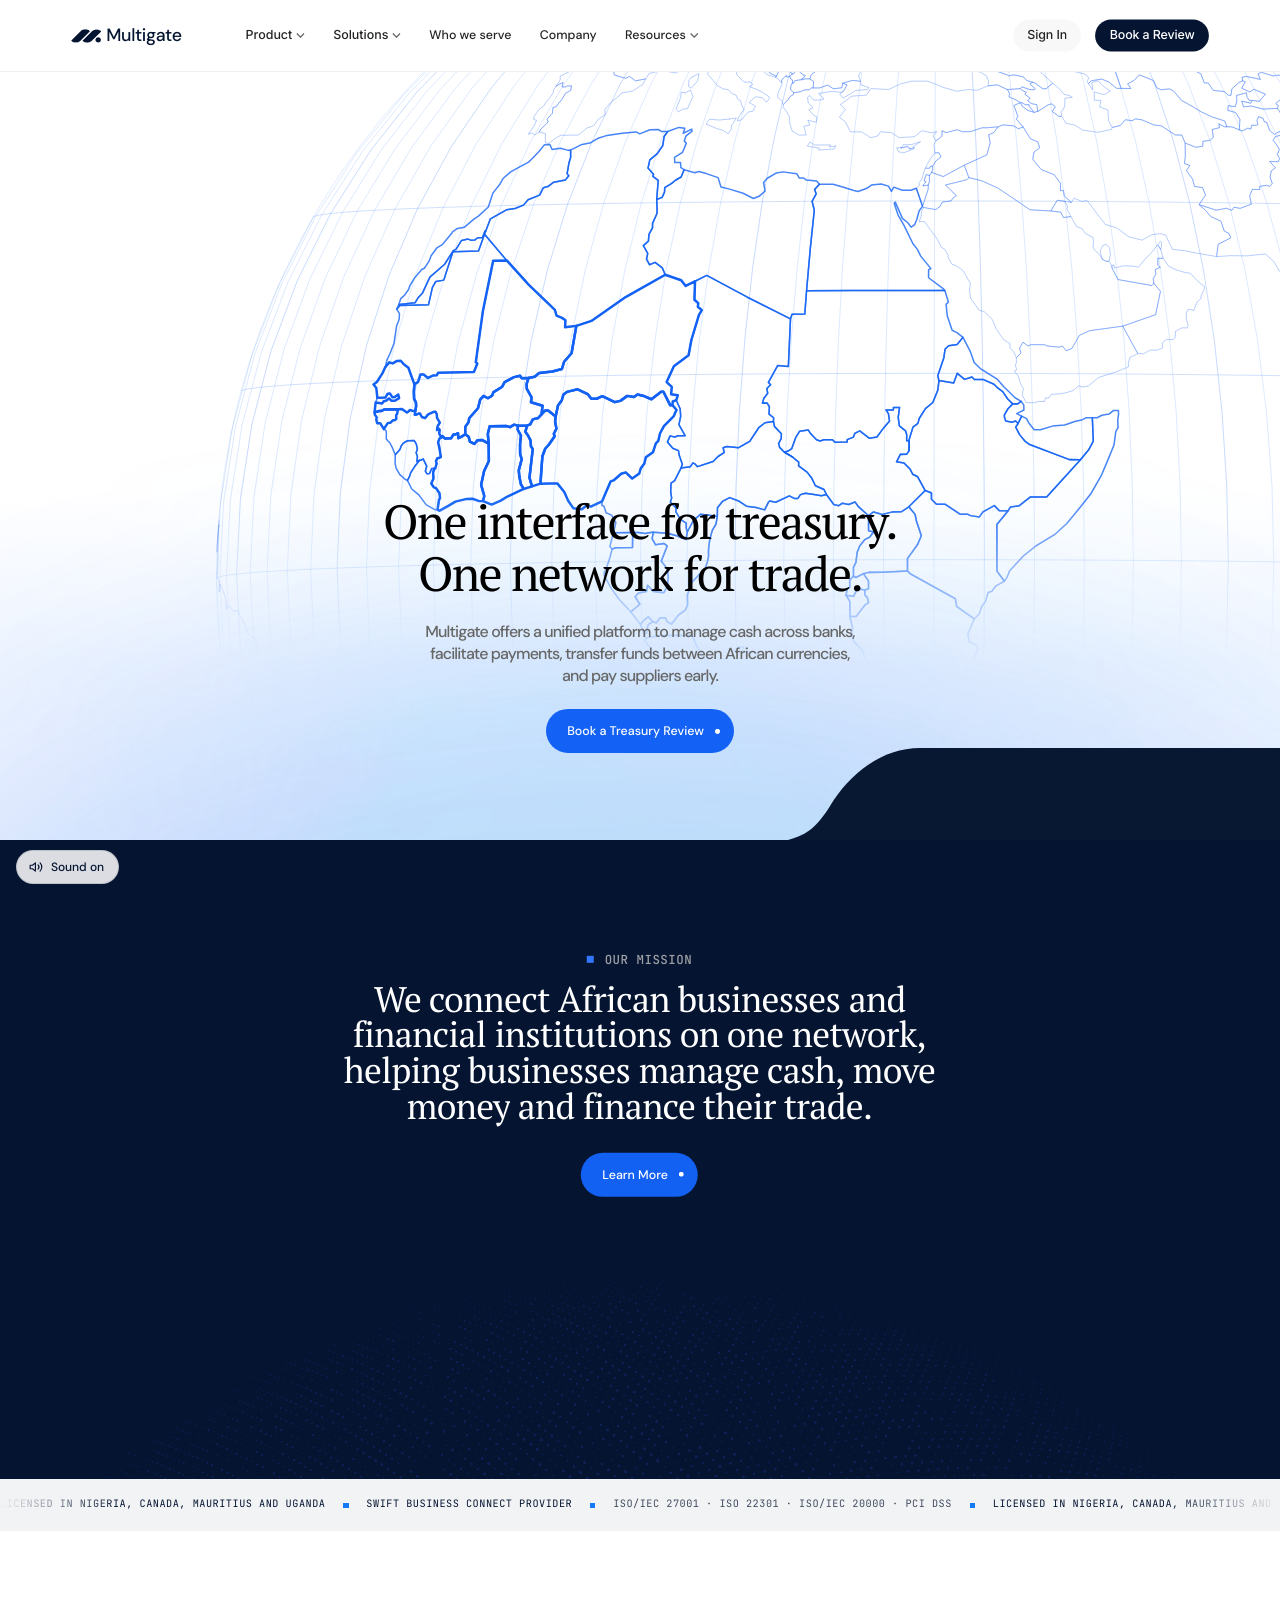
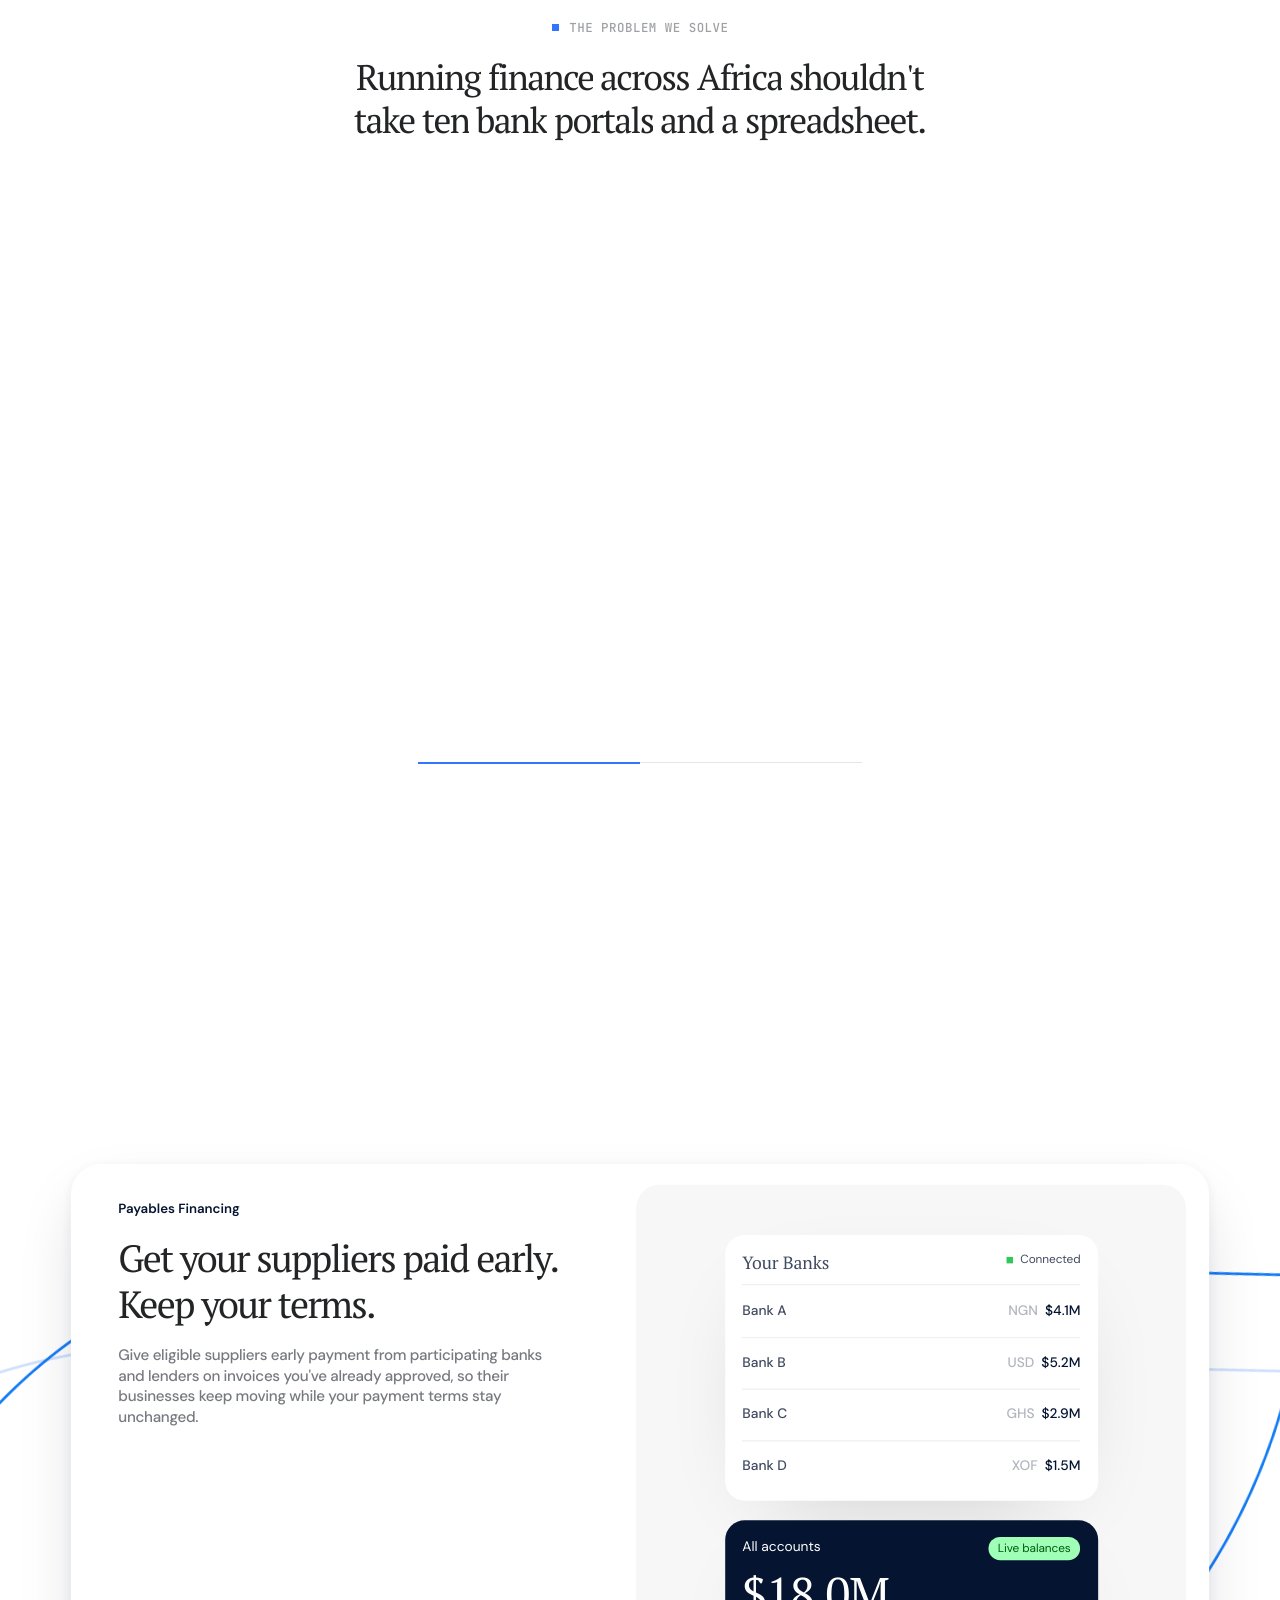
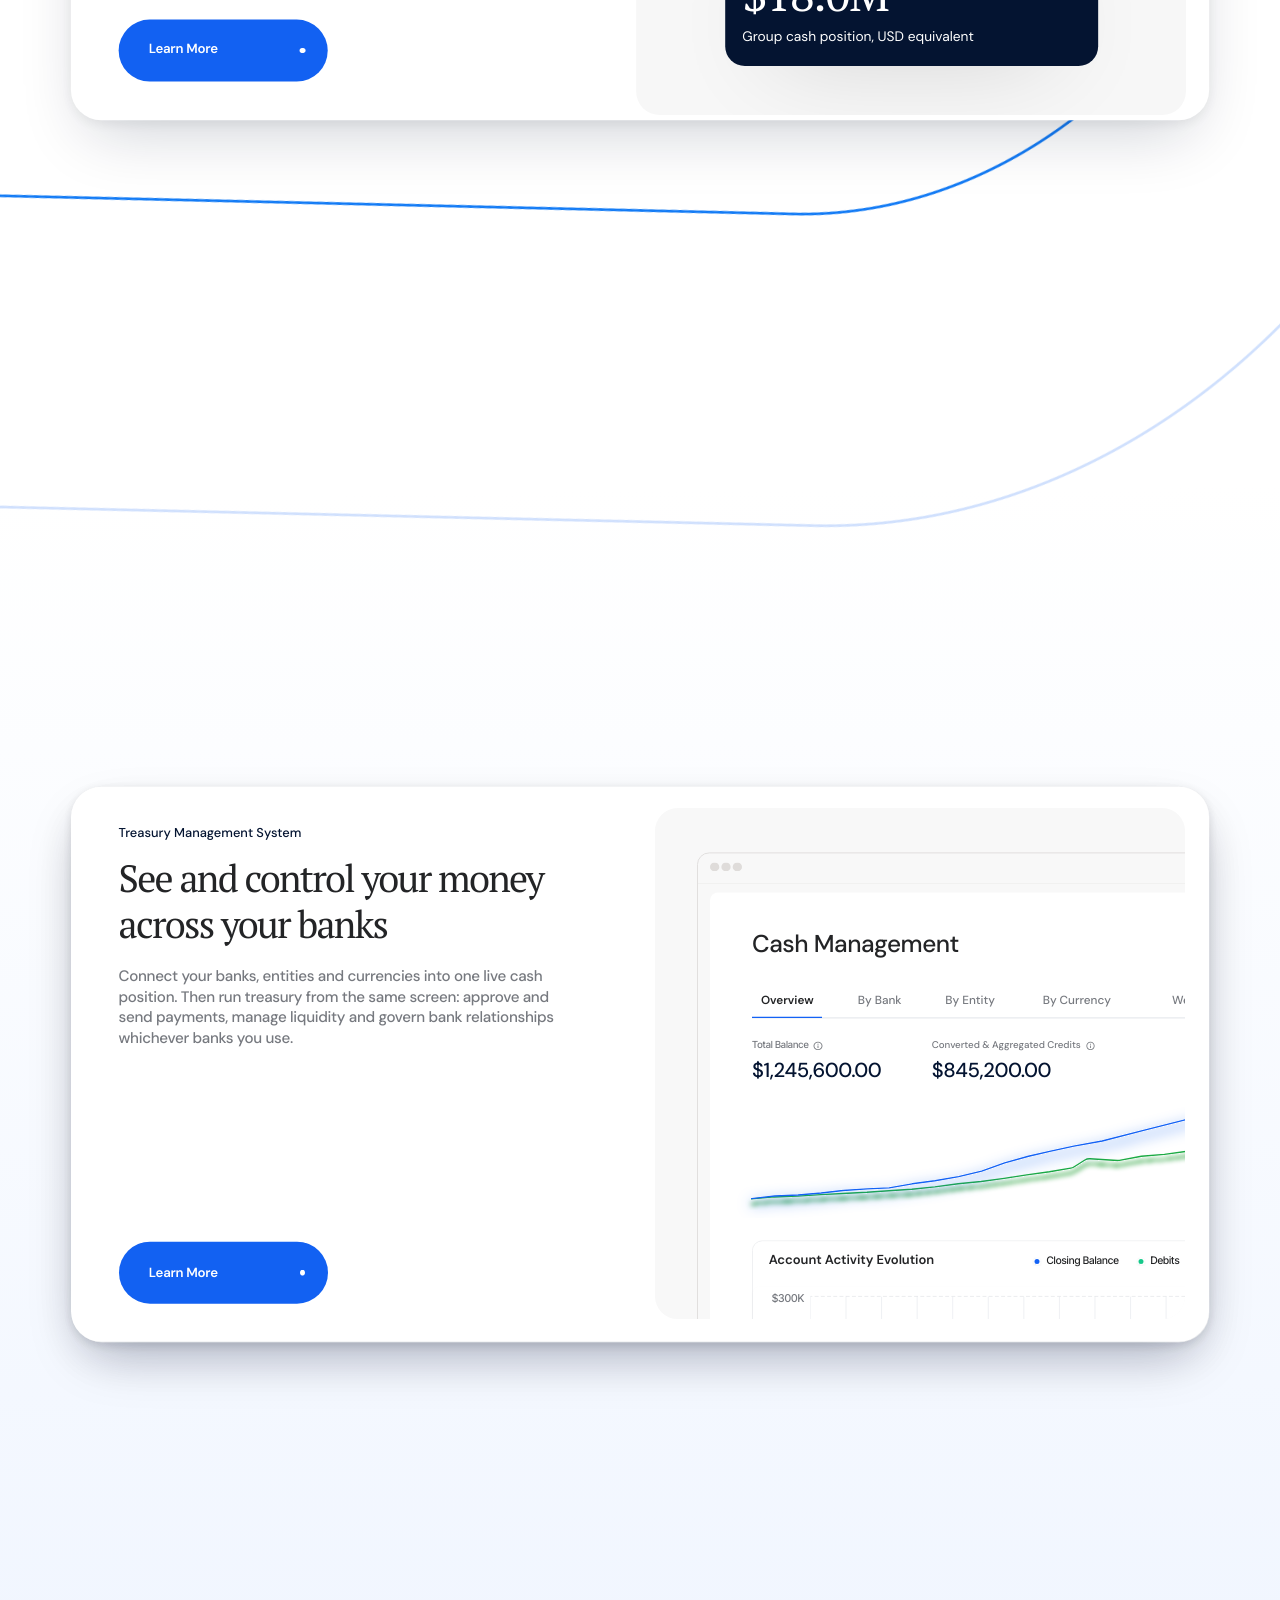
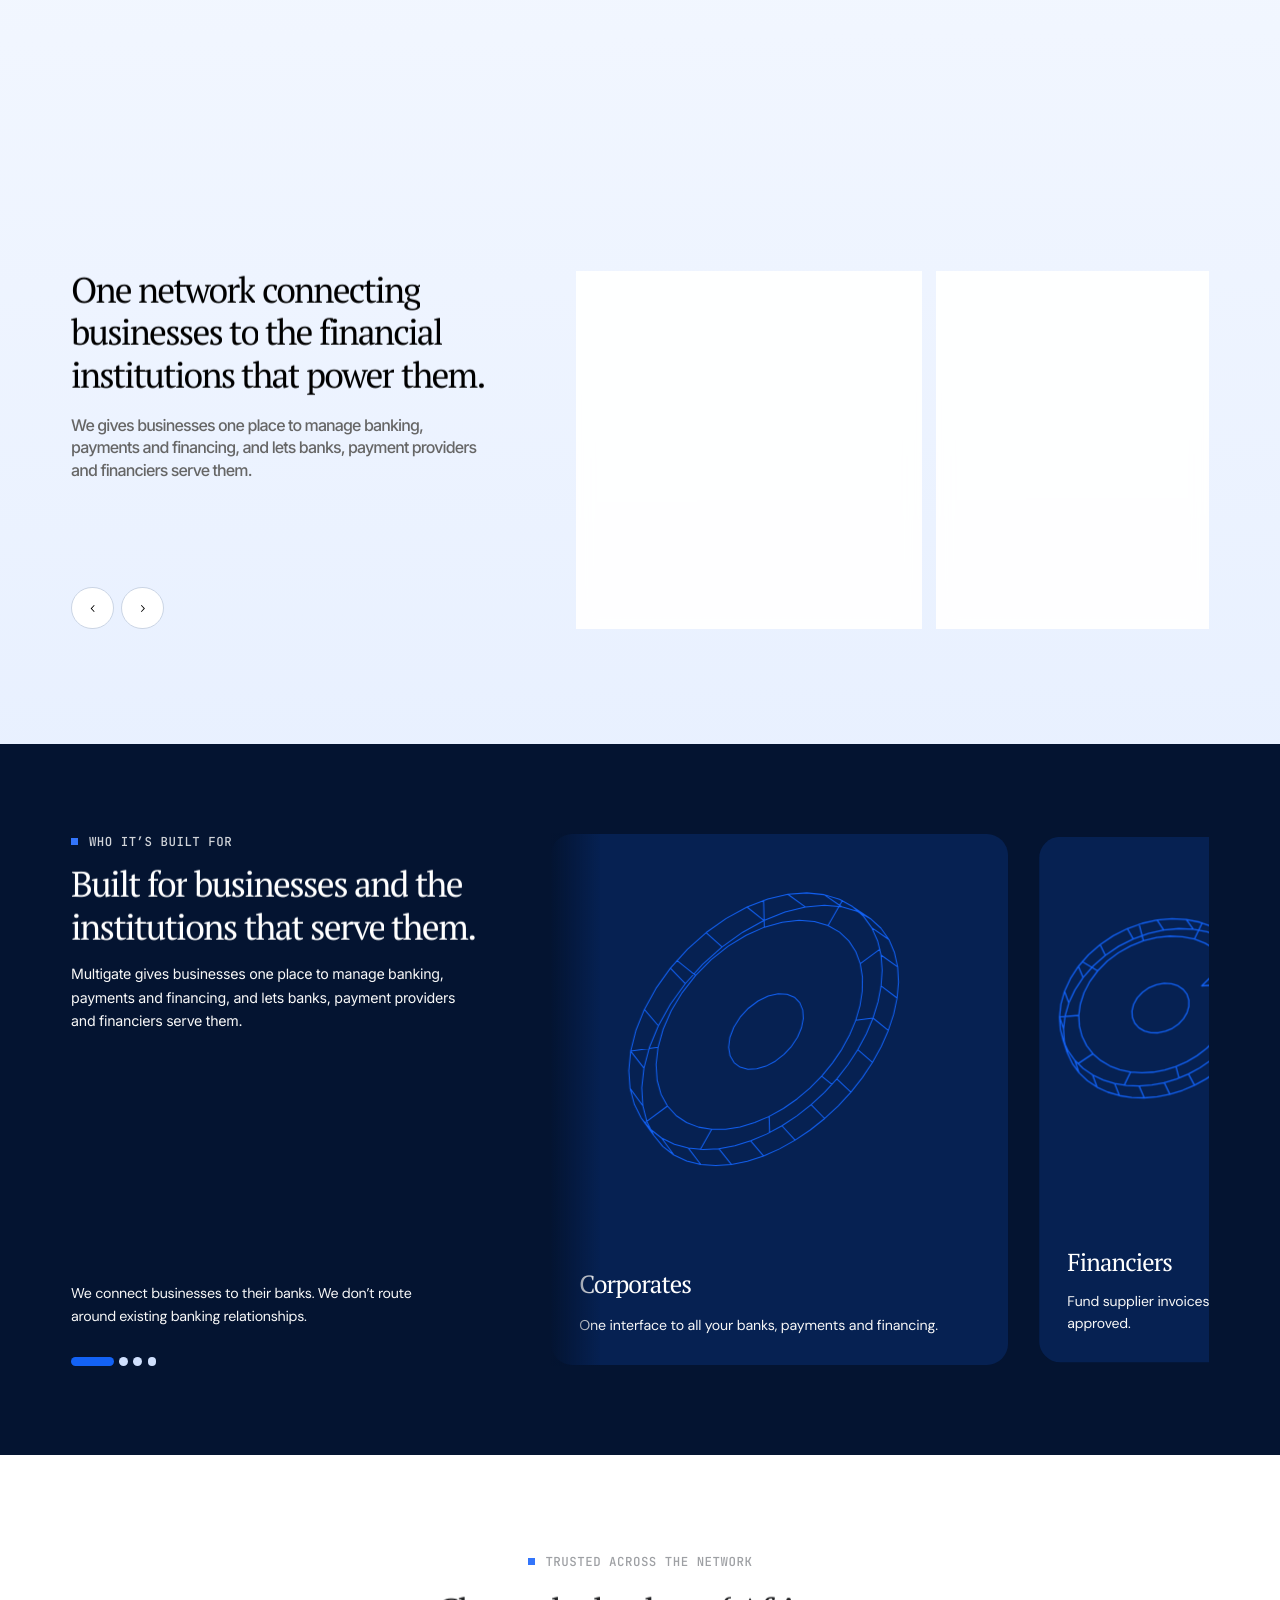
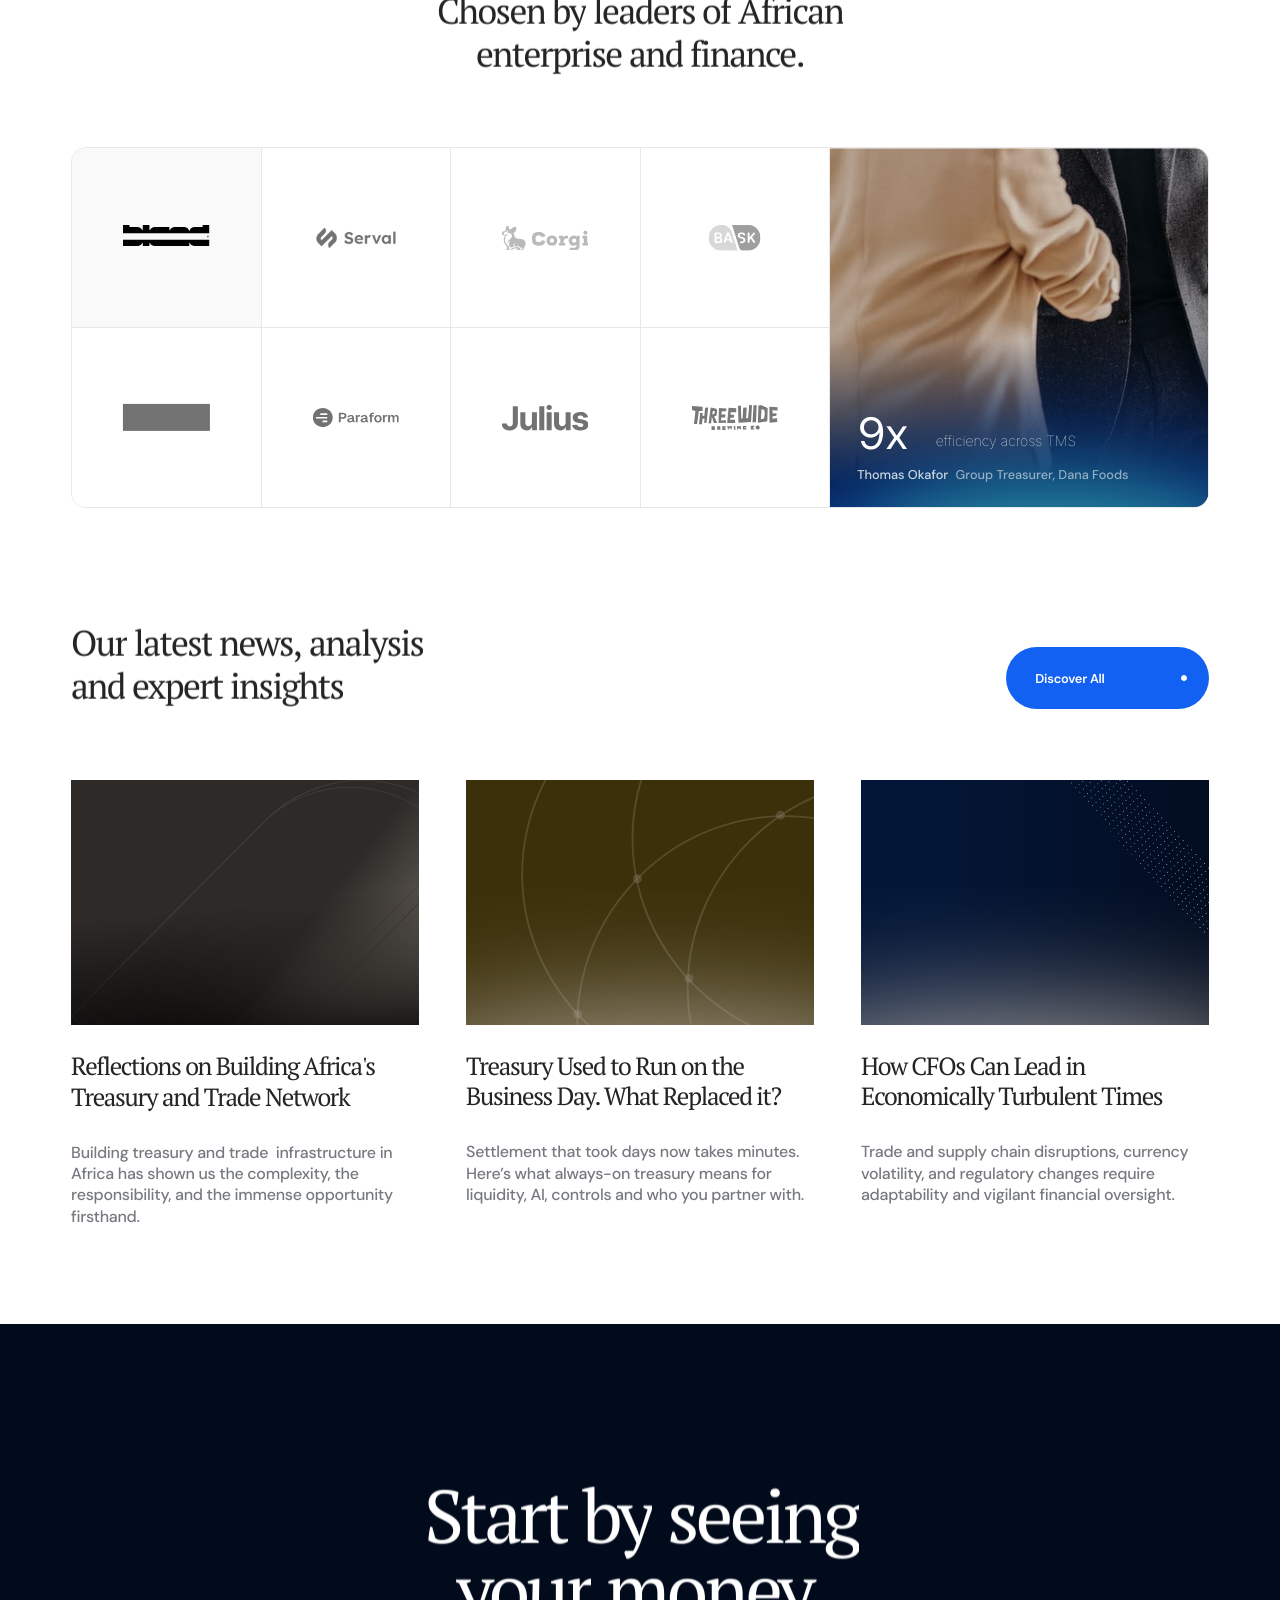
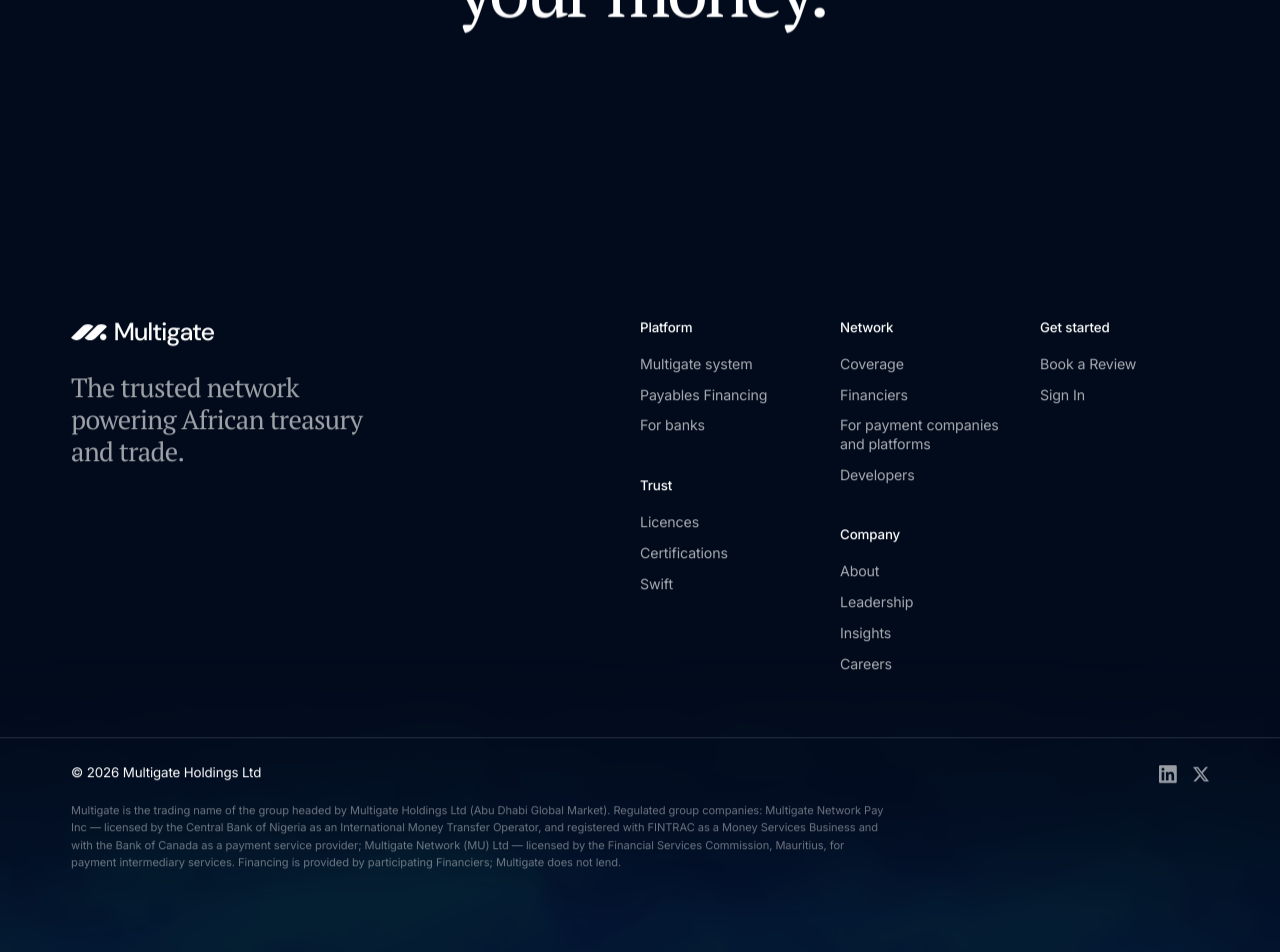
==== commit db0f26c6: "Remove the metrics section (per EN) Co-Authored-By: Claude Sonnet 5.5 <noreply@anthropic.com> Claude" ====
--- a/index.html
+++ b/index.html
@@ -251,8 +251,8 @@
         <div class="content-stretch flex gap-[30px] items-center relative shrink-0"><div class="bg-[#062152] h-[600px] overflow-clip relative rounded-[24px] shrink-0 w-[516px]"><div class="absolute bottom-0 content-stretch flex flex-col gap-[16px] items-start leading-[0] left-0 pb-[32px] px-[32px] right-0"><div class="content-stretch flex items-center justify-between relative shrink-0 w-full"><div class="flex flex-col font-['PT_Serif'] fw-400 justify-center not-italic relative shrink-0 text-[28px] text-white tracking-[-1px] whitespace-nowrap"><p class="leading-[36px]">Corporates</p></div><div class="h-0 relative shrink-0 w-[24px]"><div class="absolute inset-[-11.05px_-6.25%_-11.05px_0]"><img alt="" class="block max-w-none size-full" src="assets/pf/scrollh-42e42.svg" /></div></div></div><div class="flex flex-col font-['DM_Sans'] fw-400 font-normal justify-center relative shrink-0 text-[16px] text-[#f8f8f8] tracking-[-0.16px] w-full" style="font-variation-settings:'opsz' 14"><p class="leading-[24px]">One interface to all your banks, payments and financing.</p></div></div><div class="absolute left-[39px] size-[438px] top-[22px]"><img alt="" class="absolute block inset-0 max-w-none size-full" src="assets/pf/scrollh-fb47a.svg" /></div></div><div class="bg-[#062152] h-[600px] overflow-clip relative rounded-[24px] shrink-0 w-[516px]"><div class="absolute bottom-0 content-stretch flex flex-col gap-[16px] items-start leading-[0] left-0 pb-[32px] px-[32px] right-0"><div class="content-stretch flex items-center justify-between relative shrink-0 w-full"><div class="flex flex-col font-['PT_Serif'] fw-400 justify-center not-italic relative shrink-0 text-[28px] text-white tracking-[-1px] whitespace-nowrap"><p class="leading-[36px]">Financiers</p></div></div><div class="flex flex-col font-['DM_Sans'] fw-400 font-normal justify-center relative shrink-0 text-[16px] text-[#f8f8f8] tracking-[-0.16px] w-full" style="font-variation-settings:'opsz' 14"><p class="leading-[24px]">Fund supplier invoices that large buyers have already approved.</p></div></div><div class="absolute flex h-[466.511px] items-center justify-center left-[-19px] top-0 w-[554.105px]"><div class="flex-none rotate-[-24.78deg]"><div class="h-[294.967px] relative w-[474.135px]"><div class="absolute inset-[-0.13%_0_-0.19%_-0.12%]"><img alt="" class="block max-w-none size-full" src="assets/pf/scrollh-8918e.svg" /></div></div></div></div></div><div class="bg-[#062152] h-[600px] overflow-clip relative rounded-[24px] shrink-0 w-[516px]"><div class="absolute bottom-0 content-stretch flex flex-col gap-[16px] items-start leading-[0] left-0 pb-[32px] px-[32px] right-0"><div class="content-stretch flex items-center justify-between relative shrink-0 w-full"><div class="flex flex-col font-['PT_Serif'] fw-400 justify-center not-italic relative shrink-0 text-[28px] text-white tracking-[-1px] whitespace-nowrap"><p class="leading-[36px]">Banks</p></div></div><div class="flex flex-col font-['DM_Sans'] fw-400 font-normal justify-center relative shrink-0 text-[16px] text-[#f8f8f8] tracking-[-0.16px] w-full" style="font-variation-settings:'opsz' 14"><p class="leading-[24px]">Give corporate clients ERP connectivity and ISO 20022 messaging, ready-made.</p></div></div><div class="absolute h-[376.77px] left-[103px] top-[48px] w-[310px]"><img alt="" class="absolute block inset-0 max-w-none size-full" src="assets/pf/scrollh-ff863.svg" /></div></div><div class="bg-[#062152] h-[600px] overflow-clip relative rounded-[24px] shrink-0 w-[516px]"><div class="absolute bottom-0 content-stretch flex flex-col gap-[16px] items-start leading-[0] left-0 pb-[32px] px-[32px] right-0"><div class="content-stretch flex items-center justify-between relative shrink-0 w-full"><div class="flex flex-col font-['PT_Serif'] fw-400 justify-center not-italic relative shrink-0 text-[28px] text-white tracking-[-1px] whitespace-nowrap"><p class="leading-[36px]">Financial Institutions</p></div></div><div class="flex flex-col font-['DM_Sans'] fw-400 font-normal justify-center relative shrink-0 text-[16px] text-[#f8f8f8] tracking-[-0.16px] w-full" style="font-variation-settings:'opsz' 14"><p class="leading-[24px]">Collect, pay out and convert in African currencies through one API.</p></div></div><div class="absolute h-[352.478px] left-[114px] top-[53px] w-[287px]"><div class="absolute inset-[-0.11%_-0.18%_-0.15%_-0.18%]"><img alt="" class="block max-w-none size-full" src="assets/pf/scrollh-800c1.svg" /></div></div></div></div>
       </div>
     </div></div></section>
-<section id="scrollv" class="pf-sec" style="--h:1953px;background:#fff"><div class="pf-in" style="height:1953px"><div class="content-stretch flex flex-col items-start relative size-full">
-<div class="bg-white content-stretch flex flex-col items-center justify-center px-[100px] py-[80px] relative shrink-0 w-full"><div class="content-stretch flex flex-col items-center relative shrink-0 w-[1200px]"><div class="content-stretch flex gap-[80px] items-center justify-center relative shrink-0 w-full"><div class="content-stretch flex flex-col gap-[24px] items-end leading-[0] relative shrink-0 text-right w-[293px]" data-confirm="stat"><div class="flex flex-col font-['PT_Serif'] fw-400 justify-center not-italic relative shrink-0 text-[#041431] text-[64px] tracking-[-2px] w-full"><p class="leading-[58px]">$1.5B</p></div><div class="flex flex-col font-['DM_Sans'] fw-500 font-medium justify-center lowercase relative shrink-0 text-[18px] text-[#232426] tracking-[-0.32px] w-full" style="font-variation-settings:'opsz' 14"><p class="leading-[28px]">Annualised volume</p></div></div><div class="flex h-[200px] items-center justify-center relative shrink-0 w-0"><div class="-rotate-90 flex-none"><div class="h-0 relative w-[200px]"><div class="absolute inset-[-1px_0_0_0]"><img alt="" class="block max-w-none size-full" src="assets/pf/scrollv-1e925.svg" /></div></div></div></div><div class="content-stretch flex flex-col gap-[24px] items-start leading-[0] relative shrink-0 text-center w-[293px]" data-confirm="stat"><div class="flex flex-col font-['PT_Serif'] fw-400 justify-center not-italic relative shrink-0 text-[#041431] text-[64px] tracking-[-2px] w-full"><p class="leading-[58px]">3+</p></div><div class="flex flex-col font-['DM_Sans'] fw-500 font-medium justify-center lowercase relative shrink-0 text-[18px] text-[#232426] tracking-[-0.32px] w-full" style="font-variation-settings:'opsz' 14"><p class="leading-[28px]">African currencies live</p></div></div><div class="flex h-[200px] items-center justify-center relative shrink-0 w-0"><div class="-rotate-90 flex-none"><div class="h-0 relative w-[200px]"><div class="absolute inset-[-1px_0_0_0]"><img alt="" class="block max-w-none size-full" src="assets/pf/scrollv-1e925.svg" /></div></div></div></div><div class="content-stretch flex flex-col gap-[24px] items-start leading-[0] relative shrink-0 w-[293px]" data-confirm="stat"><div class="flex flex-col font-['PT_Serif'] fw-400 justify-center not-italic relative shrink-0 text-[#041431] text-[64px] tracking-[-2px] w-full"><p class="leading-[58px]">99.9</p></div><div class="flex flex-col font-['DM_Sans'] fw-500 font-medium justify-center lowercase relative shrink-0 text-[18px] text-[#232426] tracking-[-0.32px] w-full" style="font-variation-settings:'opsz' 14"><p class="leading-[28px]">uptime guarantee</p></div></div></div></div></div><div class="bg-white content-stretch flex flex-col gap-[80px] items-center px-[100px] py-[50px] relative shrink-0 w-full"><div class="content-stretch flex flex-col gap-[24px] items-center justify-center relative shrink-0 w-[1120px]"><div class="content-stretch flex gap-[12px] items-center relative shrink-0"><div class="bg-[#3375fb] relative shrink-0 size-[8px]"></div><p class="font-['JetBrains_Mono'] fw-500 font-medium leading-[normal] relative shrink-0 text-[#9ea0a4] text-[14px] tracking-[0.56px] uppercase whitespace-nowrap">Trusted across the network</p></div><div class="flex flex-col font-['PT_Serif'] fw-400 justify-center leading-[0] not-italic relative shrink-0 text-[40px] text-[#232426] text-center tracking-[-1.8px] w-[592px]"><p class="leading-[48px]">Chosen by leaders of African enterprise and finance.</p></div></div><div class="border border-[#e8e8e8] border-solid h-[385px] overflow-clip relative rounded-[16px] shrink-0 w-[1216px]" data-confirm="logos"><div class="absolute border-[#e8e8e8] border-b border-r border-solid h-[192px] left-[0px] top-[0px] w-[202.5px]"><div class="absolute bg-[#f9f9f9] inset-0"><div class="-translate-x-1/2 -translate-y-1/2 absolute h-[28px] left-[calc(50%-0.01px)] overflow-clip top-1/2 w-[92.09px]"><div class="-translate-x-1/2 -translate-y-1/2 absolute h-[23.23px] left-1/2 top-[calc(50%-2.39px)] w-[92.09px]"><img alt="" class="absolute block inset-0 max-w-none size-full" src="assets/pf/scrollv-6a7d8.svg" /></div><div class="absolute bg-[rgba(255,255,255,0)] inset-0 mix-blend-saturation"></div></div></div></div><div class="absolute border-[#e8e8e8] border-b border-r border-solid h-[192px] left-[202.5px] top-[0px] w-[202.5px]"><div class="absolute bg-white inset-0"><div class="-translate-x-1/2 -translate-y-1/2 absolute h-[28px] left-[calc(50%-0.01px)] opacity-55 top-1/2 w-[92.09px]"><div class="absolute inset-0 overflow-hidden"><img alt="" class="absolute h-[98.92%] left-0 max-w-none top-[0.54%] w-full" src="assets/pf/scrollv-a787b.png" /></div><div class="absolute bg-white inset-0 mix-blend-saturation"></div></div></div></div><div class="absolute border-[#e8e8e8] border-b border-r border-solid h-[192px] left-[405px] top-[0px] w-[202.5px]"><div class="absolute bg-white inset-0"><div class="-translate-x-1/2 -translate-y-1/2 absolute h-[28px] left-[calc(50%-0.01px)] opacity-55 top-1/2 overflow-clip w-[92.09px]"><div class="-translate-x-1/2 -translate-y-1/2 absolute h-[26.628px] left-1/2 top-1/2 w-[92.09px]"><img alt="" class="absolute block inset-0 max-w-none size-full" src="assets/pf/scrollv-1fa0a.svg" /></div><div class="absolute bg-white inset-0 mix-blend-saturation"></div></div></div></div><div class="absolute border-[#e8e8e8] border-b border-r border-solid h-[192px] left-[607.5px] top-[0px] w-[202.5px]"><div class="absolute bg-white inset-0"><div class="-translate-x-1/2 -translate-y-1/2 absolute h-[28px] left-1/2 opacity-55 overflow-clip top-1/2 w-[56px]"><div class="-translate-x-1/2 -translate-y-1/2 absolute h-[28px] left-1/2 overflow-clip top-1/2 w-[56px]"><div class="absolute inset-[0.37%_0]"><img alt="" class="absolute block inset-0 max-w-none size-full" src="assets/pf/scrollv-7a005.svg" /></div></div><div class="absolute bg-white inset-0 mix-blend-saturation"></div></div></div></div><div class="absolute border-[#e8e8e8] border-b border-r border-solid h-[192px] left-[0px] top-[192px] w-[202.5px]"><div class="absolute bg-white inset-0"><div class="-translate-x-1/2 -translate-y-1/2 absolute h-[28px] left-[calc(50%-0.01px)] opacity-55 top-1/2 w-[92.09px]"><div class="absolute inset-0 overflow-hidden"><img alt="" class="absolute h-[79.65%] left-0 max-w-none top-[10.17%] w-full" src="assets/pf/scrollv-8d60a.png" /></div><div class="absolute bg-black inset-0 mix-blend-multiply"></div></div></div></div><div class="absolute border-[#e8e8e8] border-b border-r border-solid h-[192px] left-[202.5px] top-[192px] w-[202.5px]"><div class="absolute bg-white inset-0"><div class="-translate-x-1/2 -translate-y-1/2 absolute h-[28px] left-[calc(50%-0.01px)] opacity-55 top-1/2 overflow-clip w-[92.09px]"><div class="-translate-x-1/2 -translate-y-1/2 absolute h-[21.003px] left-1/2 top-1/2 w-[92.09px]"><img alt="" class="absolute block inset-0 max-w-none size-full" src="assets/pf/scrollv-6226b.svg" /></div><div class="absolute bg-white inset-0 mix-blend-saturation"></div></div></div></div><div class="absolute border-[#e8e8e8] border-b border-r border-solid h-[192px] left-[405px] top-[192px] w-[202.5px]"><div class="absolute bg-white inset-0"><div class="-translate-x-1/2 -translate-y-1/2 absolute h-[28px] left-[calc(50%-0.01px)] opacity-55 top-1/2 overflow-clip w-[92.09px]"><div class="-translate-x-1/2 -translate-y-1/2 absolute h-[27.773px] left-1/2 top-1/2 w-[92.09px]"><img alt="" class="absolute block inset-0 max-w-none size-full" src="assets/pf/scrollv-c69f1.svg" /></div><div class="absolute bg-white inset-0 mix-blend-saturation"></div></div></div></div><div class="absolute border-[#e8e8e8] border-b border-r border-solid h-[192px] left-[607.5px] top-[192px] w-[202.5px]"><div class="absolute bg-white inset-0"><div class="-translate-x-1/2 -translate-y-1/2 absolute h-[28px] left-[calc(50%-0.01px)] opacity-55 top-1/2 overflow-clip w-[92.09px]"><div class="-translate-x-1/2 -translate-y-1/2 absolute h-[27.682px] left-1/2 overflow-clip top-1/2 w-[92.09px]"><div class="absolute inset-[0_0_0.01%_0]"><img alt="" class="absolute block inset-0 max-w-none size-full" src="assets/pf/scrollv-ac737.svg" /></div></div><div class="absolute bg-white inset-0 mix-blend-saturation"></div></div></div></div><div class="absolute bg-white h-[384px] left-[810px] overflow-clip top-0 w-[405px]" data-confirm="testimonial"><div class="absolute h-[865.5px] left-[-428px] top-[-140px] w-[1154px]"><img alt="" class="absolute inset-0 max-w-none object-cover pointer-events-none size-full" src="assets/pf/scrollv-791a4.png" /></div><div class="absolute bg-gradient-to-b from-[53.335%] from-[rgba(2,10,26,0.18)] h-[384px] left-0 overflow-clip to-[93.701%] to-black top-0 w-[405px]"><div class="absolute h-[326.926px] left-[-169.18px] top-[293.03px] w-[817.315px]"><div class="absolute inset-[-38.46%_-15.38%]"><img alt="" class="block max-w-none size-full" src="assets/pf/scrollv-f2caf.svg" /></div></div><div class="absolute h-[138.315px] left-[38.29px] top-[359.05px] w-[402.37px]"><div class="absolute inset-[-59.09%_-20.31%]"><img alt="" class="block max-w-none size-full" src="assets/pf/scrollv-15f6c.svg" /></div></div><div class="absolute content-stretch flex flex-col gap-[8px] items-start leading-[0] left-[29px] top-[279px] w-[291px]"><div class="font-normal h-[52px] relative shrink-0 text-white w-[259.15px]"><div class="-translate-y-1/2 absolute flex flex-col font-['DM_Sans'] fw-400 justify-center left-0 right-[187.15px] text-[48.2px] top-[26px] whitespace-nowrap" style="font-variation-settings:'opsz' 14"><p class="leading-[52px]">10x</p></div><div class="-translate-y-1/2 absolute flex flex-col font-['Inter'] fw-100 h-[19px] justify-center left-[84px] not-italic right-[5px] text-[15.1px] top-[35.5px]"><p class="leading-[24px]">efficiency across TMS</p></div></div><div class="content-stretch flex font-['DM_Sans'] fw-500 font-medium gap-[8px] items-center relative shrink-0 text-[13.6px] w-full whitespace-nowrap"><div class="flex flex-col justify-center relative shrink-0 text-[rgba(255,255,255,0.8)]" style="font-variation-settings:'opsz' 14"><p class="leading-[20px]">Thomas Okafor</p></div><div class="flex flex-col justify-center relative shrink-0 text-[rgba(255,255,255,0.55)]" style="font-variation-settings:'opsz' 14"><p class="leading-[20px]">Group Treasurer, Dana Foods</p></div></div></div></div></div></div></div><div class="bg-white content-stretch flex flex-col gap-[80px] items-center pb-[50px] pt-[80px] px-[100px] relative shrink-0 w-full"><div class="content-stretch flex flex-col items-start justify-end relative shrink-0 w-full"><div class="content-stretch flex items-end justify-between relative shrink-0 w-full"><div class="flex flex-col font-['PT_Serif'] fw-400 justify-center leading-[0] not-italic relative shrink-0 text-[40px] text-[#232426] tracking-[-1.8px] w-[449px]"><p class="leading-[48px]">Our latest news, analysis and expert insights</p></div><div class="bg-[#1261f2] content-stretch flex items-center justify-between overflow-clip pl-[33.072px] pr-[24.804px] py-[24.804px] relative rounded-[206.701px] shrink-0 w-[228.404px]"><p class="font-['DM_Sans'] fw-600 font-semibold leading-[normal] relative shrink-0 text-[14.469px] text-white tracking-[-0.2894px] whitespace-nowrap" style="font-variation-settings:'opsz' 14">Discover All</p><div class="relative shrink-0 size-[6.201px]"><img alt="" class="absolute block inset-0 max-w-none size-full" src="assets/pf/scrollv-9c081.svg" /></div></div></div></div><div class="content-stretch flex gap-[30px] items-start relative shrink-0 w-full" data-confirm="news"><div class="content-stretch flex flex-col gap-[33.507px] items-start relative shrink-0 w-[391.311px]"><div class="h-[276.431px] overflow-clip relative shrink-0 w-full" style="background:linear-gradient(127.4deg, #2d2b28 64.743%, #a69d8e 107.7%)"><div class="absolute h-[375.903px] left-[-35.9px] top-[-78.98px] w-[697.512px]"><div class="absolute h-[312.319px] right-[-35.9px] top-[78.98px] w-[697.512px]"><img alt="" class="absolute block inset-0 max-w-none size-full" src="assets/pf/scrollv-cbdde.svg" /></div><div class="absolute h-[288.836px] right-[5px] top-[87.07px] w-[645.068px]"><img alt="" class="absolute block inset-0 max-w-none size-full" src="assets/pf/scrollv-72c41.svg" /></div><div class="absolute h-[76.795px] left-[230.14px] top-[337.51px] w-[261.445px]"><div class="absolute inset-[-159.24%_-46.77%]"><img alt="" class="block max-w-none size-full" src="assets/pf/scrollv-ad7f6.svg" /></div></div><div class="-translate-x-1/2 -translate-y-1/2 absolute bg-[rgba(45,43,40,0.18)] h-[276.431px] left-[calc(50%-117.2px)] overflow-clip top-[calc(50%+29.24px)] w-[391.311px]"><div class="absolute h-[276.431px] left-0 top-0 w-[391.311px]" style="background:linear-gradient(174.41deg, rgba(0, 0, 0, 0) 50.562%, #000 111.41%)"></div></div></div></div><div class="h-[253.73px] overflow-clip relative shrink-0 w-full"><div class="absolute content-stretch flex flex-col gap-[32px] items-start left-0 top-[-3.25px] w-[390.916px]"><div class="content-stretch flex flex-col items-start relative shrink-0 w-full"><div class="content-stretch flex flex-col items-start pb-[0.73px] relative shrink-0 w-full"><div class="flex flex-col font-['PT_Serif'] fw-400 justify-center leading-[0] not-italic relative shrink-0 text-[#232426] text-[28px] tracking-[-1.5px] w-full"><p class="leading-[34px]">Reflections on Building Africa's Treasury and Trade Network</p></div></div></div><div class="flex flex-col font-['DM_Sans'] fw-500 font-medium justify-center leading-[0] relative shrink-0 text-[18px] text-[#76797f] tracking-[-0.32px] w-full" style="font-variation-settings:'opsz' 14"><p class="leading-[24px] whitespace-pre-wrap">Building treasury and trade  infrastructure in Africa has shown us the complexity, the responsibility, and the immense opportunity firsthand.</p></div></div></div></div><div class="content-stretch flex flex-col gap-[33.507px] items-start relative shrink-0 w-[391.311px]"><div class="bg-[#3c300b] h-[276px] overflow-clip relative shrink-0 w-[391px]"><div class="-translate-x-1/2 -translate-y-1/2 absolute h-[339.825px] left-[calc(50%+47.78px)] top-[calc(50%+31.91px)] w-[503.444px]"><img alt="" class="absolute block inset-0 max-w-none size-full" src="assets/pf/scrollv-a23f4.svg" /></div></div><div class="h-[253.73px] overflow-clip relative shrink-0 w-full"><div class="absolute content-stretch flex flex-col gap-[32px] items-start left-0 top-[-3.25px] w-[390.916px]"><div class="content-stretch flex flex-col items-start relative shrink-0 w-full"><div class="content-stretch flex flex-col items-start pb-[0.73px] relative shrink-0 w-full"><div class="flex flex-col font-['PT_Serif'] fw-400 justify-center leading-[0] not-italic relative shrink-0 text-[#232426] text-[28px] tracking-[-1.5px] w-full"><p class="leading-[34px]">Treasury Used to Run on the Business Day. What Replaced it?</p></div></div></div><div class="flex flex-col font-['DM_Sans'] fw-500 font-medium justify-center leading-[0] relative shrink-0 text-[18px] text-[#76797f] tracking-[-0.32px] w-full" style="font-variation-settings:'opsz' 14"><p class="leading-[24px] whitespace-pre-wrap">Settlement that took days now takes minutes. Here’s what always-on treasury means for liquidity, AI, controls and who you partner with.</p></div></div></div></div><div class="content-stretch flex flex-col gap-[33.507px] items-start relative shrink-0 w-[391.311px]"><div class="bg-[#020b1c] h-[276px] overflow-clip relative shrink-0 w-[391px]"><div class="-translate-x-1/2 -translate-y-1/2 absolute h-[336.451px] left-[calc(50%+0.72px)] overflow-clip top-[calc(50%+30.23px)] w-[498.445px]"><div class="absolute h-[566.071px] left-[-88.75px] top-[-92.59px] w-[1243.575px]"><div class="absolute flex h-[562.96px] items-center justify-center right-[-656.38px] top-[-89.48px] w-[1170.272px]"><div class="flex-none rotate-[2.43deg]"><div class="h-[514.696px] relative w-[1149.487px]"><img alt="" class="absolute block inset-0 max-w-none size-full" src="assets/pf/scrollv-8cacc.svg" /></div></div></div><div class="absolute flex h-[562.784px] items-center justify-center right-[-583.07px] top-[-92.41px] w-[1170.265px]"><div class="-scale-y-100 flex-none rotate-[2.43deg]"><div class="h-[514.519px] relative w-[1149.487px]"><img alt="" class="absolute block inset-0 max-w-none size-full" src="assets/pf/scrollv-7058b.svg" /></div></div></div><div class="absolute flex items-center justify-center left-[306.35px] size-[279.408px] top-[-5.74px]"><div class="flex-none rotate-[2.43deg]"><div class="relative size-[268.277px]"><img alt="" class="absolute block inset-0 max-w-none size-full" src="assets/pf/scrollv-49513.svg" /></div></div></div></div><div class="-translate-x-1/2 -translate-y-1/2 absolute h-[336.451px] left-1/2 top-1/2 w-[498.445px]"><img alt="" class="absolute block inset-0 max-w-none size-full" src="assets/pf/scrollv-654ea.svg" /></div></div></div><div class="h-[253.73px] overflow-clip relative shrink-0 w-full"><div class="absolute content-stretch flex flex-col gap-[32px] items-start left-0 top-[-3.25px] w-[390.916px]"><div class="content-stretch flex flex-col items-start relative shrink-0 w-full"><div class="content-stretch flex flex-col items-start pb-[0.73px] relative shrink-0 w-full"><div class="flex flex-col font-['PT_Serif'] fw-400 justify-center leading-[0] not-italic relative shrink-0 text-[#232426] text-[28px] tracking-[-1.5px] w-full"><p class="leading-[34px]">How CFOs Can Lead in Economically Turbulent Times</p></div></div></div><div class="flex flex-col font-['DM_Sans'] fw-500 font-medium justify-center leading-[0] relative shrink-0 text-[18px] text-[#76797f] tracking-[-0.32px] w-full" style="font-variation-settings:'opsz' 14"><p class="leading-[24px] whitespace-pre-wrap">Trade and supply chain disruptions, currency volatility, and regulatory changes require adaptability and vigilant financial oversight.</p></div></div></div></div></div></div>
+<section id="scrollv" class="pf-sec" style="--h:1653px;background:#fff"><div class="pf-in" style="height:1653px"><div class="content-stretch flex flex-col items-start relative size-full">
+<div class="bg-white content-stretch flex flex-col gap-[80px] items-center px-[100px] py-[50px] relative shrink-0 w-full"><div class="content-stretch flex flex-col gap-[24px] items-center justify-center relative shrink-0 w-[1120px]"><div class="content-stretch flex gap-[12px] items-center relative shrink-0"><div class="bg-[#3375fb] relative shrink-0 size-[8px]"></div><p class="font-['JetBrains_Mono'] fw-500 font-medium leading-[normal] relative shrink-0 text-[#9ea0a4] text-[14px] tracking-[0.56px] uppercase whitespace-nowrap">Trusted across the network</p></div><div class="flex flex-col font-['PT_Serif'] fw-400 justify-center leading-[0] not-italic relative shrink-0 text-[40px] text-[#232426] text-center tracking-[-1.8px] w-[592px]"><p class="leading-[48px]">Chosen by leaders of African enterprise and finance.</p></div></div><div class="border border-[#e8e8e8] border-solid h-[385px] overflow-clip relative rounded-[16px] shrink-0 w-[1216px]" data-confirm="logos"><div class="absolute border-[#e8e8e8] border-b border-r border-solid h-[192px] left-[0px] top-[0px] w-[202.5px]"><div class="absolute bg-[#f9f9f9] inset-0"><div class="-translate-x-1/2 -translate-y-1/2 absolute h-[28px] left-[calc(50%-0.01px)] overflow-clip top-1/2 w-[92.09px]"><div class="-translate-x-1/2 -translate-y-1/2 absolute h-[23.23px] left-1/2 top-[calc(50%-2.39px)] w-[92.09px]"><img alt="" class="absolute block inset-0 max-w-none size-full" src="assets/pf/scrollv-6a7d8.svg" /></div><div class="absolute bg-[rgba(255,255,255,0)] inset-0 mix-blend-saturation"></div></div></div></div><div class="absolute border-[#e8e8e8] border-b border-r border-solid h-[192px] left-[202.5px] top-[0px] w-[202.5px]"><div class="absolute bg-white inset-0"><div class="-translate-x-1/2 -translate-y-1/2 absolute h-[28px] left-[calc(50%-0.01px)] opacity-55 top-1/2 w-[92.09px]"><div class="absolute inset-0 overflow-hidden"><img alt="" class="absolute h-[98.92%] left-0 max-w-none top-[0.54%] w-full" src="assets/pf/scrollv-a787b.png" /></div><div class="absolute bg-white inset-0 mix-blend-saturation"></div></div></div></div><div class="absolute border-[#e8e8e8] border-b border-r border-solid h-[192px] left-[405px] top-[0px] w-[202.5px]"><div class="absolute bg-white inset-0"><div class="-translate-x-1/2 -translate-y-1/2 absolute h-[28px] left-[calc(50%-0.01px)] opacity-55 top-1/2 overflow-clip w-[92.09px]"><div class="-translate-x-1/2 -translate-y-1/2 absolute h-[26.628px] left-1/2 top-1/2 w-[92.09px]"><img alt="" class="absolute block inset-0 max-w-none size-full" src="assets/pf/scrollv-1fa0a.svg" /></div><div class="absolute bg-white inset-0 mix-blend-saturation"></div></div></div></div><div class="absolute border-[#e8e8e8] border-b border-r border-solid h-[192px] left-[607.5px] top-[0px] w-[202.5px]"><div class="absolute bg-white inset-0"><div class="-translate-x-1/2 -translate-y-1/2 absolute h-[28px] left-1/2 opacity-55 overflow-clip top-1/2 w-[56px]"><div class="-translate-x-1/2 -translate-y-1/2 absolute h-[28px] left-1/2 overflow-clip top-1/2 w-[56px]"><div class="absolute inset-[0.37%_0]"><img alt="" class="absolute block inset-0 max-w-none size-full" src="assets/pf/scrollv-7a005.svg" /></div></div><div class="absolute bg-white inset-0 mix-blend-saturation"></div></div></div></div><div class="absolute border-[#e8e8e8] border-b border-r border-solid h-[192px] left-[0px] top-[192px] w-[202.5px]"><div class="absolute bg-white inset-0"><div class="-translate-x-1/2 -translate-y-1/2 absolute h-[28px] left-[calc(50%-0.01px)] opacity-55 top-1/2 w-[92.09px]"><div class="absolute inset-0 overflow-hidden"><img alt="" class="absolute h-[79.65%] left-0 max-w-none top-[10.17%] w-full" src="assets/pf/scrollv-8d60a.png" /></div><div class="absolute bg-black inset-0 mix-blend-multiply"></div></div></div></div><div class="absolute border-[#e8e8e8] border-b border-r border-solid h-[192px] left-[202.5px] top-[192px] w-[202.5px]"><div class="absolute bg-white inset-0"><div class="-translate-x-1/2 -translate-y-1/2 absolute h-[28px] left-[calc(50%-0.01px)] opacity-55 top-1/2 overflow-clip w-[92.09px]"><div class="-translate-x-1/2 -translate-y-1/2 absolute h-[21.003px] left-1/2 top-1/2 w-[92.09px]"><img alt="" class="absolute block inset-0 max-w-none size-full" src="assets/pf/scrollv-6226b.svg" /></div><div class="absolute bg-white inset-0 mix-blend-saturation"></div></div></div></div><div class="absolute border-[#e8e8e8] border-b border-r border-solid h-[192px] left-[405px] top-[192px] w-[202.5px]"><div class="absolute bg-white inset-0"><div class="-translate-x-1/2 -translate-y-1/2 absolute h-[28px] left-[calc(50%-0.01px)] opacity-55 top-1/2 overflow-clip w-[92.09px]"><div class="-translate-x-1/2 -translate-y-1/2 absolute h-[27.773px] left-1/2 top-1/2 w-[92.09px]"><img alt="" class="absolute block inset-0 max-w-none size-full" src="assets/pf/scrollv-c69f1.svg" /></div><div class="absolute bg-white inset-0 mix-blend-saturation"></div></div></div></div><div class="absolute border-[#e8e8e8] border-b border-r border-solid h-[192px] left-[607.5px] top-[192px] w-[202.5px]"><div class="absolute bg-white inset-0"><div class="-translate-x-1/2 -translate-y-1/2 absolute h-[28px] left-[calc(50%-0.01px)] opacity-55 top-1/2 overflow-clip w-[92.09px]"><div class="-translate-x-1/2 -translate-y-1/2 absolute h-[27.682px] left-1/2 overflow-clip top-1/2 w-[92.09px]"><div class="absolute inset-[0_0_0.01%_0]"><img alt="" class="absolute block inset-0 max-w-none size-full" src="assets/pf/scrollv-ac737.svg" /></div></div><div class="absolute bg-white inset-0 mix-blend-saturation"></div></div></div></div><div class="absolute bg-white h-[384px] left-[810px] overflow-clip top-0 w-[405px]" data-confirm="testimonial"><div class="absolute h-[865.5px] left-[-428px] top-[-140px] w-[1154px]"><img alt="" class="absolute inset-0 max-w-none object-cover pointer-events-none size-full" src="assets/pf/scrollv-791a4.png" /></div><div class="absolute bg-gradient-to-b from-[53.335%] from-[rgba(2,10,26,0.18)] h-[384px] left-0 overflow-clip to-[93.701%] to-black top-0 w-[405px]"><div class="absolute h-[326.926px] left-[-169.18px] top-[293.03px] w-[817.315px]"><div class="absolute inset-[-38.46%_-15.38%]"><img alt="" class="block max-w-none size-full" src="assets/pf/scrollv-f2caf.svg" /></div></div><div class="absolute h-[138.315px] left-[38.29px] top-[359.05px] w-[402.37px]"><div class="absolute inset-[-59.09%_-20.31%]"><img alt="" class="block max-w-none size-full" src="assets/pf/scrollv-15f6c.svg" /></div></div><div class="absolute content-stretch flex flex-col gap-[8px] items-start leading-[0] left-[29px] top-[279px] w-[291px]"><div class="font-normal h-[52px] relative shrink-0 text-white w-[259.15px]"><div class="-translate-y-1/2 absolute flex flex-col font-['DM_Sans'] fw-400 justify-center left-0 right-[187.15px] text-[48.2px] top-[26px] whitespace-nowrap" style="font-variation-settings:'opsz' 14"><p class="leading-[52px]">10x</p></div><div class="-translate-y-1/2 absolute flex flex-col font-['Inter'] fw-100 h-[19px] justify-center left-[84px] not-italic right-[5px] text-[15.1px] top-[35.5px]"><p class="leading-[24px]">efficiency across TMS</p></div></div><div class="content-stretch flex font-['DM_Sans'] fw-500 font-medium gap-[8px] items-center relative shrink-0 text-[13.6px] w-full whitespace-nowrap"><div class="flex flex-col justify-center relative shrink-0 text-[rgba(255,255,255,0.8)]" style="font-variation-settings:'opsz' 14"><p class="leading-[20px]">Thomas Okafor</p></div><div class="flex flex-col justify-center relative shrink-0 text-[rgba(255,255,255,0.55)]" style="font-variation-settings:'opsz' 14"><p class="leading-[20px]">Group Treasurer, Dana Foods</p></div></div></div></div></div></div></div><div class="bg-white content-stretch flex flex-col gap-[80px] items-center pb-[50px] pt-[80px] px-[100px] relative shrink-0 w-full"><div class="content-stretch flex flex-col items-start justify-end relative shrink-0 w-full"><div class="content-stretch flex items-end justify-between relative shrink-0 w-full"><div class="flex flex-col font-['PT_Serif'] fw-400 justify-center leading-[0] not-italic relative shrink-0 text-[40px] text-[#232426] tracking-[-1.8px] w-[449px]"><p class="leading-[48px]">Our latest news, analysis and expert insights</p></div><div class="bg-[#1261f2] content-stretch flex items-center justify-between overflow-clip pl-[33.072px] pr-[24.804px] py-[24.804px] relative rounded-[206.701px] shrink-0 w-[228.404px]"><p class="font-['DM_Sans'] fw-600 font-semibold leading-[normal] relative shrink-0 text-[14.469px] text-white tracking-[-0.2894px] whitespace-nowrap" style="font-variation-settings:'opsz' 14">Discover All</p><div class="relative shrink-0 size-[6.201px]"><img alt="" class="absolute block inset-0 max-w-none size-full" src="assets/pf/scrollv-9c081.svg" /></div></div></div></div><div class="content-stretch flex gap-[30px] items-start relative shrink-0 w-full" data-confirm="news"><div class="content-stretch flex flex-col gap-[33.507px] items-start relative shrink-0 w-[391.311px]"><div class="h-[276.431px] overflow-clip relative shrink-0 w-full" style="background:linear-gradient(127.4deg, #2d2b28 64.743%, #a69d8e 107.7%)"><div class="absolute h-[375.903px] left-[-35.9px] top-[-78.98px] w-[697.512px]"><div class="absolute h-[312.319px] right-[-35.9px] top-[78.98px] w-[697.512px]"><img alt="" class="absolute block inset-0 max-w-none size-full" src="assets/pf/scrollv-cbdde.svg" /></div><div class="absolute h-[288.836px] right-[5px] top-[87.07px] w-[645.068px]"><img alt="" class="absolute block inset-0 max-w-none size-full" src="assets/pf/scrollv-72c41.svg" /></div><div class="absolute h-[76.795px] left-[230.14px] top-[337.51px] w-[261.445px]"><div class="absolute inset-[-159.24%_-46.77%]"><img alt="" class="block max-w-none size-full" src="assets/pf/scrollv-ad7f6.svg" /></div></div><div class="-translate-x-1/2 -translate-y-1/2 absolute bg-[rgba(45,43,40,0.18)] h-[276.431px] left-[calc(50%-117.2px)] overflow-clip top-[calc(50%+29.24px)] w-[391.311px]"><div class="absolute h-[276.431px] left-0 top-0 w-[391.311px]" style="background:linear-gradient(174.41deg, rgba(0, 0, 0, 0) 50.562%, #000 111.41%)"></div></div></div></div><div class="h-[253.73px] overflow-clip relative shrink-0 w-full"><div class="absolute content-stretch flex flex-col gap-[32px] items-start left-0 top-[-3.25px] w-[390.916px]"><div class="content-stretch flex flex-col items-start relative shrink-0 w-full"><div class="content-stretch flex flex-col items-start pb-[0.73px] relative shrink-0 w-full"><div class="flex flex-col font-['PT_Serif'] fw-400 justify-center leading-[0] not-italic relative shrink-0 text-[#232426] text-[28px] tracking-[-1.5px] w-full"><p class="leading-[34px]">Reflections on Building Africa's Treasury and Trade Network</p></div></div></div><div class="flex flex-col font-['DM_Sans'] fw-500 font-medium justify-center leading-[0] relative shrink-0 text-[18px] text-[#76797f] tracking-[-0.32px] w-full" style="font-variation-settings:'opsz' 14"><p class="leading-[24px] whitespace-pre-wrap">Building treasury and trade  infrastructure in Africa has shown us the complexity, the responsibility, and the immense opportunity firsthand.</p></div></div></div></div><div class="content-stretch flex flex-col gap-[33.507px] items-start relative shrink-0 w-[391.311px]"><div class="bg-[#3c300b] h-[276px] overflow-clip relative shrink-0 w-[391px]"><div class="-translate-x-1/2 -translate-y-1/2 absolute h-[339.825px] left-[calc(50%+47.78px)] top-[calc(50%+31.91px)] w-[503.444px]"><img alt="" class="absolute block inset-0 max-w-none size-full" src="assets/pf/scrollv-a23f4.svg" /></div></div><div class="h-[253.73px] overflow-clip relative shrink-0 w-full"><div class="absolute content-stretch flex flex-col gap-[32px] items-start left-0 top-[-3.25px] w-[390.916px]"><div class="content-stretch flex flex-col items-start relative shrink-0 w-full"><div class="content-stretch flex flex-col items-start pb-[0.73px] relative shrink-0 w-full"><div class="flex flex-col font-['PT_Serif'] fw-400 justify-center leading-[0] not-italic relative shrink-0 text-[#232426] text-[28px] tracking-[-1.5px] w-full"><p class="leading-[34px]">Treasury Used to Run on the Business Day. What Replaced it?</p></div></div></div><div class="flex flex-col font-['DM_Sans'] fw-500 font-medium justify-center leading-[0] relative shrink-0 text-[18px] text-[#76797f] tracking-[-0.32px] w-full" style="font-variation-settings:'opsz' 14"><p class="leading-[24px] whitespace-pre-wrap">Settlement that took days now takes minutes. Here’s what always-on treasury means for liquidity, AI, controls and who you partner with.</p></div></div></div></div><div class="content-stretch flex flex-col gap-[33.507px] items-start relative shrink-0 w-[391.311px]"><div class="bg-[#020b1c] h-[276px] overflow-clip relative shrink-0 w-[391px]"><div class="-translate-x-1/2 -translate-y-1/2 absolute h-[336.451px] left-[calc(50%+0.72px)] overflow-clip top-[calc(50%+30.23px)] w-[498.445px]"><div class="absolute h-[566.071px] left-[-88.75px] top-[-92.59px] w-[1243.575px]"><div class="absolute flex h-[562.96px] items-center justify-center right-[-656.38px] top-[-89.48px] w-[1170.272px]"><div class="flex-none rotate-[2.43deg]"><div class="h-[514.696px] relative w-[1149.487px]"><img alt="" class="absolute block inset-0 max-w-none size-full" src="assets/pf/scrollv-8cacc.svg" /></div></div></div><div class="absolute flex h-[562.784px] items-center justify-center right-[-583.07px] top-[-92.41px] w-[1170.265px]"><div class="-scale-y-100 flex-none rotate-[2.43deg]"><div class="h-[514.519px] relative w-[1149.487px]"><img alt="" class="absolute block inset-0 max-w-none size-full" src="assets/pf/scrollv-7058b.svg" /></div></div></div><div class="absolute flex items-center justify-center left-[306.35px] size-[279.408px] top-[-5.74px]"><div class="flex-none rotate-[2.43deg]"><div class="relative size-[268.277px]"><img alt="" class="absolute block inset-0 max-w-none size-full" src="assets/pf/scrollv-49513.svg" /></div></div></div></div><div class="-translate-x-1/2 -translate-y-1/2 absolute h-[336.451px] left-1/2 top-1/2 w-[498.445px]"><img alt="" class="absolute block inset-0 max-w-none size-full" src="assets/pf/scrollv-654ea.svg" /></div></div></div><div class="h-[253.73px] overflow-clip relative shrink-0 w-full"><div class="absolute content-stretch flex flex-col gap-[32px] items-start left-0 top-[-3.25px] w-[390.916px]"><div class="content-stretch flex flex-col items-start relative shrink-0 w-full"><div class="content-stretch flex flex-col items-start pb-[0.73px] relative shrink-0 w-full"><div class="flex flex-col font-['PT_Serif'] fw-400 justify-center leading-[0] not-italic relative shrink-0 text-[#232426] text-[28px] tracking-[-1.5px] w-full"><p class="leading-[34px]">How CFOs Can Lead in Economically Turbulent Times</p></div></div></div><div class="flex flex-col font-['DM_Sans'] fw-500 font-medium justify-center leading-[0] relative shrink-0 text-[18px] text-[#76797f] tracking-[-0.32px] w-full" style="font-variation-settings:'opsz' 14"><p class="leading-[24px] whitespace-pre-wrap">Trade and supply chain disruptions, currency volatility, and regulatory changes require adaptability and vigilant financial oversight.</p></div></div></div></div></div></div>
     </div></div></section>
 <section id="footer" class="pf-sec" style="--h:1381px;background:#020b1c"><div class="pf-in" style="height:1381px"><div class="relative size-full">
 <div class="absolute inset-[0_-10.8%_-14.91%_0]"><img alt="" class="absolute block inset-0 max-w-none size-full" src="assets/pf/footer-6f353.svg" /></div><div class="absolute inset-[44.12%_97.83%_-18.01%_2.11%]"><img alt="" class="absolute block inset-0 max-w-none size-full" src="assets/pf/footer-38629.svg" /></div><div class="absolute inset-[44.12%_-8.7%_-18.01%_108.63%]"><img alt="" class="absolute block inset-0 max-w-none size-full" src="assets/pf/footer-38629.svg" /></div><div class="absolute inset-[95.08%_-8.63%_4.84%_2.17%]"><img alt="" class="absolute block inset-0 max-w-none size-full" src="assets/pf/footer-0b321.svg" /></div><div class="absolute inset-[44.12%_80.06%_26.76%_19.87%]"><img alt="" class="absolute block inset-0 max-w-none size-full" src="assets/pf/footer-33a95.svg" /></div><div class="absolute inset-[50.37%_94.71%_49.09%_4.81%]"><img alt="" class="absolute block inset-0 max-w-none size-full" src="assets/pf/footer-d513a.svg" /></div><div class="absolute inset-[44.12%_62.33%_26.76%_37.6%]"><img alt="" class="absolute block inset-0 max-w-none size-full" src="assets/pf/footer-33a95.svg" /></div><div class="absolute inset-[44.12%_44.61%_26.76%_55.33%]"><img alt="" class="absolute block inset-0 max-w-none size-full" src="assets/pf/footer-33a95.svg" /></div><div class="absolute inset-[44.12%_26.88%_26.76%_73.05%]"><img alt="" class="absolute block inset-0 max-w-none size-full" src="assets/pf/footer-33a95.svg" /></div><div class="absolute inset-[73.15%_-8.66%_26.78%_2.15%]"><img alt="" class="absolute block inset-0 max-w-none size-full" src="assets/pf/footer-8ec9f.svg" /></div><div class="absolute inset-[99.91%_-8.63%_0.01%_2.17%]"><img alt="" class="absolute block inset-0 max-w-none size-full" src="assets/pf/footer-0b321.svg" /></div><div class="absolute inset-[44.11%_0_55.82%_2.08%]"><img alt="" class="absolute block inset-0 max-w-none size-full" src="assets/pf/footer-ad2d3.svg" /></div><p class="absolute font-['Inter'] fw-400 font-normal leading-[22.5px] left-[69.4px] not-italic text-[15px] text-[rgba(255,255,255,0.7)] top-[671.5px] tracking-[-0.445px] w-[201.2px]">The trusted network powering African treasury and trade.</p><p class="absolute font-['JetBrains_Mono'] fw-400 font-normal leading-[18.8px] left-[325.6px] text-[12.5px] text-[rgba(255,255,255,0.55)] top-[644.3px] tracking-[0.75px] uppercase whitespace-nowrap">Platform</p><p class="absolute font-['Inter'] fw-400 font-normal leading-[24.8px] left-[325.6px] not-italic text-[#fcfcfc] text-[16.5px] top-[688.6px] tracking-[-0.481px] whitespace-nowrap">Multigate system</p><p class="absolute font-['Inter'] fw-400 font-normal leading-[24.8px] left-[325.6px] not-italic text-[#fcfcfc] text-[16.5px] top-[731.3px] tracking-[-0.481px] whitespace-nowrap">Payables Financing</p><p class="absolute font-['Inter'] fw-400 font-normal leading-[24.8px] left-[325.6px] not-italic text-[#fcfcfc] text-[16.5px] top-[774.1px] tracking-[-0.481px] whitespace-nowrap">For banks</p><p class="absolute font-['JetBrains_Mono'] fw-400 font-normal leading-[18.8px] left-[581.8px] text-[12.5px] text-[rgba(255,255,255,0.55)] top-[644.3px] tracking-[0.75px] uppercase whitespace-nowrap">Network</p><p class="absolute font-['Inter'] fw-400 font-normal leading-[24.8px] left-[581.8px] not-italic text-[#fcfcfc] text-[16.5px] top-[688.6px] tracking-[-0.481px] whitespace-nowrap">Coverage</p><p class="absolute font-['Inter'] fw-400 font-normal leading-[24.8px] left-[581.8px] not-italic text-[#fcfcfc] text-[16.5px] top-[731.3px] tracking-[-0.481px] whitespace-nowrap">Financiers</p><p class="absolute font-['Inter'] fw-400 font-normal leading-[24.8px] left-[581.8px] not-italic text-[#fcfcfc] text-[16.5px] top-[774.1px] tracking-[-0.481px] w-[201.2px]">For payment companies and platforms</p><p class="absolute font-['Inter'] fw-400 font-normal leading-[24.8px] left-[581.8px] not-italic text-[#fcfcfc] text-[16.5px] top-[841.6px] tracking-[-0.481px] whitespace-nowrap">Developers</p><p class="absolute font-['JetBrains_Mono'] fw-400 font-normal leading-[18.8px] left-[838px] text-[12.5px] text-[rgba(255,255,255,0.55)] top-[644.3px] tracking-[0.75px] uppercase whitespace-nowrap">Trust</p><p class="absolute font-['Inter'] fw-400 font-normal leading-[24.8px] left-[838px] not-italic text-[#fcfcfc] text-[16.5px] top-[688.6px] tracking-[-0.481px] whitespace-nowrap">Licences</p><p class="absolute font-['Inter'] fw-400 font-normal leading-[24.8px] left-[838px] not-italic text-[#fcfcfc] text-[16.5px] top-[731.3px] tracking-[-0.481px] whitespace-nowrap">Certifications</p><p class="absolute font-['Inter'] fw-400 font-normal leading-[24.8px] left-[838px] not-italic text-[#fcfcfc] text-[16.5px] top-[774.1px] tracking-[-0.481px] whitespace-nowrap">Swift</p><p class="absolute font-['JetBrains_Mono'] fw-400 font-normal leading-[18.8px] left-[1094.2px] text-[12.5px] text-[rgba(255,255,255,0.55)] top-[644.3px] tracking-[0.75px] uppercase whitespace-nowrap">Company</p><p class="absolute font-['Inter'] fw-400 font-normal leading-[24.8px] left-[1094.2px] not-italic text-[#fcfcfc] text-[16.5px] top-[688.6px] tracking-[-0.481px] whitespace-nowrap">About</p><p class="absolute font-['Inter'] fw-400 font-normal leading-[24.8px] left-[1094.2px] not-italic text-[#fcfcfc] text-[16.5px] top-[731.3px] tracking-[-0.481px] whitespace-nowrap">Leadership</p><p class="absolute font-['Inter'] fw-400 font-normal leading-[24.8px] left-[1094.2px] not-italic text-[#fcfcfc] text-[16.5px] top-[774.1px] tracking-[-0.481px] whitespace-nowrap">Insights</p><p class="absolute font-['Inter'] fw-400 font-normal leading-[24.8px] left-[1094.2px] not-italic text-[#fcfcfc] text-[16.5px] top-[816.8px] tracking-[-0.481px] whitespace-nowrap">Careers</p><p class="absolute font-['Inter'] fw-400 font-normal leading-[24px] left-[1084.2px] not-italic text-[16px] text-white top-[966px] tracking-[-0.469px] whitespace-pre">Privacy        Terms        Cookies</p><p class="absolute font-['Inter'] fw-400 font-normal leading-[20.3px] left-[63px] not-italic text-[13.5px] text-[rgba(255,255,255,0.55)] top-[966px] tracking-[-0.409px] w-[736px]">Multigate is the trading name of the group headed by Multigate Holdings Ltd (Abu Dhabi Global Market). Regulated group companies: Multigate Network Pay Inc — licensed by the Central Bank of Nigeria as an International Money Transfer Operator, and registered with FINTRAC as a Money Services Business and with the Bank of Canada as a payment service provider; Multigate Network (MU) Ltd — licensed by the Financial Services Commission, Mauritius, for payment intermediary services. Financing is provided by participating Financiers; Multigate does not lend.</p><div class="absolute content-stretch flex flex-col gap-[40px] items-center left-[432px] top-[104px] w-[579px]"><div class="content-stretch flex flex-col gap-[24px] items-center leading-[0] not-italic relative shrink-0 text-center w-full"><div class="flex flex-col font-['PT_Serif'] fw-400 justify-center min-w-full relative shrink-0 text-[84px] text-white tracking-[-4px] w-[min-content]"><p class="leading-[84px]">Start by seeing your money.</p></div><div class="flex flex-col font-['Inter'] fw-400 font-normal justify-center relative shrink-0 text-[18px] text-[#f8f8f8] tracking-[-0.32px] w-[469px]"><p class="leading-[26px]">Learn how Multigate can help your company see its cash clearly and get suppliers paid early.</p></div></div><div class="bg-[#1261f2] content-stretch flex items-center justify-between overflow-clip pl-[33.072px] pr-[24.804px] py-[24.804px] relative rounded-[206.701px] shrink-0 w-[228.404px]"><p class="font-['DM_Sans'] fw-600 font-semibold leading-[normal] relative shrink-0 text-[14.469px] text-white tracking-[-0.2894px] whitespace-nowrap" style="font-variation-settings:'opsz' 14">Book a Review</p><div class="relative shrink-0 size-[6.201px]"><img alt="" class="absolute block inset-0 max-w-none size-full" src="assets/pf/footer-9c081.svg" /></div></div></div><div class="absolute h-[520px] left-[72px] top-[1163px] w-[1300px]"><div class="absolute inset-[-34.62%_-15.38%_-42.31%_-15.38%]"><img alt="" class="block max-w-none size-full" src="assets/pf/footer-20e0b.svg" /></div></div><p class="absolute font-['JetBrains_Mono'] fw-400 font-normal leading-[16.9px] left-[59.4px] text-[12.5px] text-[rgba(255,255,255,0.62)] top-[1240px] tracking-[0.75px] uppercase whitespace-nowrap">Copyright © 2026 Multigate Holdings Ltd</p>
--- a/assets/pf/site.css
+++ b/assets/pf/site.css
@@ -1 +1 @@
-*,:after,:before{--tw-border-spacing-x:0;--tw-border-spacing-y:0;--tw-translate-x:0;--tw-translate-y:0;--tw-rotate:0;--tw-skew-x:0;--tw-skew-y:0;--tw-scale-x:1;--tw-scale-y:1;--tw-pan-x: ;--tw-pan-y: ;--tw-pinch-zoom: ;--tw-scroll-snap-strictness:proximity;--tw-gradient-from-position: ;--tw-gradient-via-position: ;--tw-gradient-to-position: ;--tw-ordinal: ;--tw-slashed-zero: ;--tw-numeric-figure: ;--tw-numeric-spacing: ;--tw-numeric-fraction: ;--tw-ring-inset: ;--tw-ring-offset-width:0px;--tw-ring-offset-color:#fff;--tw-ring-color:rgba(59,130,246,.5);--tw-ring-offset-shadow:0 0 #0000;--tw-ring-shadow:0 0 #0000;--tw-shadow:0 0 #0000;--tw-shadow-colored:0 0 #0000;--tw-blur: ;--tw-brightness: ;--tw-contrast: ;--tw-grayscale: ;--tw-hue-rotate: ;--tw-invert: ;--tw-saturate: ;--tw-sepia: ;--tw-drop-shadow: ;--tw-backdrop-blur: ;--tw-backdrop-brightness: ;--tw-backdrop-contrast: ;--tw-backdrop-grayscale: ;--tw-backdrop-hue-rotate: ;--tw-backdrop-invert: ;--tw-backdrop-opacity: ;--tw-backdrop-saturate: ;--tw-backdrop-sepia: ;--tw-contain-size: ;--tw-contain-layout: ;--tw-contain-paint: ;--tw-contain-style: }::backdrop{--tw-border-spacing-x:0;--tw-border-spacing-y:0;--tw-translate-x:0;--tw-translate-y:0;--tw-rotate:0;--tw-skew-x:0;--tw-skew-y:0;--tw-scale-x:1;--tw-scale-y:1;--tw-pan-x: ;--tw-pan-y: ;--tw-pinch-zoom: ;--tw-scroll-snap-strictness:proximity;--tw-gradient-from-position: ;--tw-gradient-via-position: ;--tw-gradient-to-position: ;--tw-ordinal: ;--tw-slashed-zero: ;--tw-numeric-figure: ;--tw-numeric-spacing: ;--tw-numeric-fraction: ;--tw-ring-inset: ;--tw-ring-offset-width:0px;--tw-ring-offset-color:#fff;--tw-ring-color:rgba(59,130,246,.5);--tw-ring-offset-shadow:0 0 #0000;--tw-ring-shadow:0 0 #0000;--tw-shadow:0 0 #0000;--tw-shadow-colored:0 0 #0000;--tw-blur: ;--tw-brightness: ;--tw-contrast: ;--tw-grayscale: ;--tw-hue-rotate: ;--tw-invert: ;--tw-saturate: ;--tw-sepia: ;--tw-drop-shadow: ;--tw-backdrop-blur: ;--tw-backdrop-brightness: ;--tw-backdrop-contrast: ;--tw-backdrop-grayscale: ;--tw-backdrop-hue-rotate: ;--tw-backdrop-invert: ;--tw-backdrop-opacity: ;--tw-backdrop-saturate: ;--tw-backdrop-sepia: ;--tw-contain-size: ;--tw-contain-layout: ;--tw-contain-paint: ;--tw-contain-style: }/*! tailwindcss v3.4.17 | MIT License | https://tailwindcss.com*/*,:after,:before{box-sizing:border-box;border:0 solid #e5e7eb}:after,:before{--tw-content:""}:host,html{line-height:1.5;-webkit-text-size-adjust:100%;-moz-tab-size:4;-o-tab-size:4;tab-size:4;font-family:ui-sans-serif,system-ui,sans-serif,Apple Color Emoji,Segoe UI Emoji,Segoe UI Symbol,Noto Color Emoji;font-feature-settings:normal;font-variation-settings:normal;-webkit-tap-highlight-color:transparent}body{margin:0;line-height:inherit}hr{height:0;color:inherit;border-top-width:1px}abbr:where([title]){-webkit-text-decoration:underline dotted;text-decoration:underline dotted}h1,h2,h3,h4,h5,h6{font-size:inherit;font-weight:inherit}a{color:inherit;text-decoration:inherit}b,strong{font-weight:bolder}code,kbd,pre,samp{font-family:ui-monospace,SFMono-Regular,Menlo,Monaco,Consolas,Liberation Mono,Courier New,monospace;font-feature-settings:normal;font-variation-settings:normal;font-size:1em}small{font-size:80%}sub,sup{font-size:75%;line-height:0;position:relative;vertical-align:baseline}sub{bottom:-.25em}sup{top:-.5em}table{text-indent:0;border-color:inherit;border-collapse:collapse}button,input,optgroup,select,textarea{font-family:inherit;font-feature-settings:inherit;font-variation-settings:inherit;font-size:100%;font-weight:inherit;line-height:inherit;letter-spacing:inherit;color:inherit;margin:0;padding:0}button,select{text-transform:none}button,input:where([type=button]),input:where([type=reset]),input:where([type=submit]){-webkit-appearance:button;background-color:transparent;background-image:none}:-moz-focusring{outline:auto}:-moz-ui-invalid{box-shadow:none}progress{vertical-align:baseline}::-webkit-inner-spin-button,::-webkit-outer-spin-button{height:auto}[type=search]{-webkit-appearance:textfield;outline-offset:-2px}::-webkit-search-decoration{-webkit-appearance:none}::-webkit-file-upload-button{-webkit-appearance:button;font:inherit}summary{display:list-item}blockquote,dd,dl,figure,h1,h2,h3,h4,h5,h6,hr,p,pre{margin:0}fieldset{margin:0}fieldset,legend{padding:0}menu,ol,ul{list-style:none;margin:0;padding:0}dialog{padding:0}textarea{resize:vertical}input::-moz-placeholder,textarea::-moz-placeholder{opacity:1;color:#9ca3af}input::placeholder,textarea::placeholder{opacity:1;color:#9ca3af}[role=button],button{cursor:pointer}:disabled{cursor:default}audio,canvas,embed,iframe,img,object,svg,video{display:block;vertical-align:middle}img,video{max-width:100%;height:auto}[hidden]:where(:not([hidden=until-found])){display:none}.pointer-events-none{pointer-events:none}.absolute{position:absolute}.relative{position:relative}.inset-0{inset:0}.inset-\[-0\.11\%_-0\.18\%_-0\.15\%_-0\.18\%\]{inset:-.11% -.18% -.15% -.18%}.inset-\[-0\.13\%_0_-0\.19\%_-0\.12\%\]{inset:-.13% 0 -.19% -.12%}.inset-\[-0\.15\%_0_0_-0\.18\%\]{inset:-.15% 0 0 -.18%}.inset-\[-0\.31\%_-0\.17\%_-0\.31\%_-0\.16\%\]{inset:-.31% -.17% -.31% -.16%}.inset-\[-0\.85px_0_0_0\]{inset:-.85px 0 0 0}.inset-\[-1\.52px_0_0_0\]{inset:-1.52px 0 0 0}.inset-\[-1\.5px_0_0_0\]{inset:-1.5px 0 0 0}.inset-\[-1\.85\%_-1\.25\%\]{inset:-1.85% -1.25%}.inset-\[-11\.05px_-6\.25\%_-11\.05px_0\]{inset:-11.05px -6.25% -11.05px 0}.inset-\[-159\.24\%_-46\.77\%\]{inset:-159.24% -46.77%}.inset-\[-18\.99\%_-10\.89\%_-267\.45\%_-10\.9\%\]{inset:-18.99% -10.89% -267.45% -10.9%}.inset-\[-1px_0_0_0\]{inset:-1px 0 0 0}.inset-\[-2\%_8\.4\%\]{inset:-2% 8.4%}.inset-\[-2px_0_0_0\]{inset:-2px 0 0 0}.inset-\[-34\.62\%_-15\.38\%_-42\.31\%_-15\.38\%\]{inset:-34.62% -15.38% -42.31% -15.38%}.inset-\[-38\.46\%_-15\.38\%\]{inset:-38.46% -15.38%}.inset-\[-57\.28\%_0_-0\.97\%_0\]{inset:-57.28% 0 -.97% 0}.inset-\[-59\.09\%_-20\.31\%\]{inset:-59.09% -20.31%}.inset-\[-8\.39\%_-2\.66\%_-17\.43\%_-2\.66\%\]{inset:-8.39% -2.66% -17.43% -2.66%}.inset-\[0\.37\%_0\]{inset:.37% 0}.inset-\[0_-0\.12\%_0_0\]{inset:0 -.12% 0 0}.inset-\[0_-0\.16px\]{inset:0 -.16px}.inset-\[0_-10\.8\%_-14\.91\%_0\]{inset:0 -10.8% -14.91% 0}.inset-\[0_0_0\.01\%_0\]{inset:0 0 .01% 0}.inset-\[10\.17\%_70\.18\%_68\.98\%_8\.23\%\]{inset:10.17% 70.18% 68.98% 8.23%}.inset-\[10\.63\%_70\.36\%_69\.98\%_9\.07\%\]{inset:10.63% 70.36% 69.98% 9.07%}.inset-\[12\.8\%_0_-12\.8\%_0\]{inset:12.8% 0 -12.8% 0}.inset-\[29\.78\%_70\.98\%_65\.34\%_12\.52\%\]{inset:29.78% 70.98% 65.34% 12.52%}.inset-\[30\.53\%_80\.14\%_67\.7\%_16\.42\%\]{inset:30.53% 80.14% 67.7% 16.42%}.inset-\[31\.03\%_76\.39\%_66\.59\%_23\.61\%\]{inset:31.03% 76.39% 66.59% 23.61%}.inset-\[31\.22\%_72\.09\%_66\.82\%_25\.71\%\]{inset:31.22% 72.09% 66.82% 25.71%}.inset-\[31\.37\%_84\.36\%_66\.94\%_13\.61\%\]{inset:31.37% 84.36% 66.94% 13.61%}.inset-\[31\.37\%_84\.39\%_66\.94\%_13\.61\%\]{inset:31.37% 84.39% 66.94% 13.61%}.inset-\[32\.47\%_80\.29\%_66\.36\%_16\.42\%\]{inset:32.47% 80.29% 66.36% 16.42%}.inset-\[34\.66\%_48\.97\%_40\.54\%_29\.02\%\]{inset:34.66% 48.97% 40.54% 29.02%}.inset-\[36\.77\%_32\.48\%_58\.36\%_51\.02\%\]{inset:36.77% 32.48% 58.36% 51.02%}.inset-\[37\.52\%_41\.63\%_60\.72\%_54\.92\%\]{inset:37.52% 41.63% 60.72% 54.92%}.inset-\[38\.02\%_37\.88\%_59\.61\%_62\.12\%\]{inset:38.02% 37.88% 59.61% 62.12%}.inset-\[38\.21\%_33\.58\%_59\.83\%_64\.22\%\]{inset:38.21% 33.58% 59.83% 64.22%}.inset-\[38\.36\%_45\.85\%_59\.95\%_52\.13\%\]{inset:38.36% 45.85% 59.95% 52.13%}.inset-\[38\.36\%_45\.88\%_59\.95\%_52\.12\%\]{inset:38.36% 45.88% 59.95% 52.12%}.inset-\[39\.46\%_41\.78\%_59\.37\%_54\.92\%\]{inset:39.46% 41.78% 59.37% 54.92%}.inset-\[39\.72\%_56\.92\%_52\.36\%_31\.97\%\]{inset:39.72% 56.92% 52.36% 31.97%}.inset-\[44\.11\%_0_55\.82\%_2\.08\%\]{inset:44.11% 0 55.82% 2.08%}.inset-\[44\.12\%_-8\.7\%_-18\.01\%_108\.63\%\]{inset:44.12% -8.7% -18.01% 108.63%}.inset-\[44\.12\%_26\.88\%_26\.76\%_73\.05\%\]{inset:44.12% 26.88% 26.76% 73.05%}.inset-\[44\.12\%_44\.61\%_26\.76\%_55\.33\%\]{inset:44.12% 44.61% 26.76% 55.33%}.inset-\[44\.12\%_62\.33\%_26\.76\%_37\.6\%\]{inset:44.12% 62.33% 26.76% 37.6%}.inset-\[44\.12\%_80\.06\%_26\.76\%_19\.87\%\]{inset:44.12% 80.06% 26.76% 19.87%}.inset-\[44\.12\%_97\.83\%_-18\.01\%_2\.11\%\]{inset:44.12% 97.83% -18.01% 2.11%}.inset-\[49\.89\%_64\.91\%_45\.24\%_18\.59\%\]{inset:49.89% 64.91% 45.24% 18.59%}.inset-\[50\.37\%_94\.71\%_49\.09\%_4\.81\%\]{inset:50.37% 94.71% 49.09% 4.81%}.inset-\[50\.64\%_74\.07\%_47\.6\%_22\.48\%\]{inset:50.64% 74.07% 47.6% 22.48%}.inset-\[51\.14\%_70\.31\%_46\.49\%_29\.69\%\]{inset:51.14% 70.31% 46.49% 29.69%}.inset-\[51\.33\%_66\.02\%_46\.72\%_31\.79\%\]{inset:51.33% 66.02% 46.72% 31.79%}.inset-\[51\.48\%_78\.31\%_46\.8\%_19\.69\%\]{inset:51.48% 78.31% 46.8% 19.69%}.inset-\[51\.48\%_78\.31\%_46\.83\%_19\.69\%\]{inset:51.48% 78.31% 46.83% 19.69%}.inset-\[52\.43\%_2\.01\%_-0\.97\%_2\.03\%\]{inset:52.43% 2.01% -.97% 2.03%}.inset-\[52\.43\%_9\.73\%_-0\.26\%_2\.1\%\]{inset:52.43% 9.73% -.26% 2.1%}.inset-\[52\.57\%_75\.16\%_46\.25\%_22\.48\%\]{inset:52.57% 75.16% 46.25% 22.48%}.inset-\[59\.46\%_53\.17\%_35\.67\%_30\.33\%\]{inset:59.46% 53.17% 35.67% 30.33%}.inset-\[6\.92\%_0_5\.8\%_0\]{inset:6.92% 0 5.8% 0}.inset-\[60\.21\%_61\.07\%_38\.03\%_34\.23\%\]{inset:60.21% 61.07% 38.03% 34.23%}.inset-\[60\.71\%_58\.57\%_36\.92\%_41\.43\%\]{inset:60.71% 58.57% 36.92% 41.43%}.inset-\[60\.89\%_54\.27\%_37\.15\%_43\.53\%\]{inset:60.89% 54.27% 37.15% 43.53%}.inset-\[61\.05\%_66\.55\%_37\.26\%_31\.43\%\]{inset:61.05% 66.55% 37.26% 31.43%}.inset-\[61\.05\%_66\.57\%_37\.26\%_31\.43\%\]{inset:61.05% 66.57% 37.26% 31.43%}.inset-\[62\.14\%_59\.81\%_36\.68\%_34\.23\%\]{inset:62.14% 59.81% 36.68% 34.23%}.inset-\[73\.15\%_-8\.66\%_26\.78\%_2\.15\%\]{inset:73.15% -8.66% 26.78% 2.15%}.inset-\[95\.08\%_-8\.63\%_4\.84\%_2\.17\%\]{inset:95.08% -8.63% 4.84% 2.17%}.inset-\[99\.91\%_-8\.63\%_0\.01\%_2\.17\%\]{inset:99.91% -8.63% .01% 2.17%}.bottom-0{bottom:0}.bottom-1\/4{bottom:25%}.bottom-\[-10\.78px\]{bottom:-10.78px}.bottom-\[0\.37px\]{bottom:.37px}.bottom-\[17\.75px\]{bottom:17.75px}.bottom-\[3\.94px\]{bottom:3.94px}.bottom-\[48px\]{bottom:48px}.left-0{left:0}.left-1\/2{left:50%}.left-\[-0\.85px\]{left:-.85px}.left-\[-117px\]{left:-117px}.left-\[-138px\]{left:-138px}.left-\[-169\.18px\]{left:-169.18px}.left-\[-19px\]{left:-19px}.left-\[-35\.9px\]{left:-35.9px}.left-\[-428px\]{left:-428px}.left-\[-67\.38px\]{left:-67.38px}.left-\[-88\.75px\]{left:-88.75px}.left-\[0px\]{left:0}.left-\[1\.69px\]{left:1.69px}.left-\[103px\]{left:103px}.left-\[1084\.2px\]{left:1084.2px}.left-\[1094\.2px\]{left:1094.2px}.left-\[10px\]{left:10px}.left-\[114px\]{left:114px}.left-\[129px\]{left:129px}.left-\[13\.37px\]{left:13.37px}.left-\[15\.5px\]{left:15.5px}.left-\[178px\]{left:178px}.left-\[183px\]{left:183px}.left-\[202\.5px\]{left:202.5px}.left-\[213px\]{left:213px}.left-\[215px\]{left:215px}.left-\[216\.86px\]{left:216.86px}.left-\[221px\]{left:221px}.left-\[230\.14px\]{left:230.14px}.left-\[276px\]{left:276px}.left-\[278\.28px\]{left:278.28px}.left-\[29px\]{left:29px}.left-\[302px\]{left:302px}.left-\[306\.35px\]{left:306.35px}.left-\[307\.94px\]{left:307.94px}.left-\[325\.6px\]{left:325.6px}.left-\[33px\]{left:33px}.left-\[354px\]{left:354px}.left-\[38\.1px\]{left:38.1px}.left-\[38\.29px\]{left:38.29px}.left-\[39px\]{left:39px}.left-\[40\.04px\]{left:40.04px}.left-\[405px\]{left:405px}.left-\[42\.28px\]{left:42.28px}.left-\[429px\]{left:429px}.left-\[42px\]{left:42px}.left-\[432px\]{left:432px}.left-\[44\.92px\]{left:44.92px}.left-\[45\.29px\]{left:45.29px}.left-\[45\.47px\]{left:45.47px}.left-\[48px\]{left:48px}.left-\[51\.68px\]{left:51.68px}.left-\[519\.93px\]{left:519.93px}.left-\[54\.49px\]{left:54.49px}.left-\[556\.07px\]{left:556.07px}.left-\[581\.8px\]{left:581.8px}.left-\[59\.4px\]{left:59.4px}.left-\[607\.5px\]{left:607.5px}.left-\[636\.64px\]{left:636.64px}.left-\[63px\]{left:63px}.left-\[69\.4px\]{left:69.4px}.left-\[72px\]{left:72px}.left-\[74\.7px\]{left:74.7px}.left-\[810px\]{left:810px}.left-\[836px\]{left:836px}.left-\[838px\]{left:838px}.left-\[84px\]{left:84px}.left-\[91px\]{left:91px}.left-\[98px\]{left:98px}.left-\[calc\(50\%\+0\.1px\)\]{left:calc(50% + .1px)}.left-\[calc\(50\%\+0\.72px\)\]{left:calc(50% + .72px)}.left-\[calc\(50\%\+109\.1px\)\]{left:calc(50% + 109.1px)}.left-\[calc\(50\%\+141\.59px\)\]{left:calc(50% + 141.59px)}.left-\[calc\(50\%\+2\.1px\)\]{left:calc(50% + 2.1px)}.left-\[calc\(50\%\+2\.42px\)\]{left:calc(50% + 2.42px)}.left-\[calc\(50\%\+47\.78px\)\]{left:calc(50% + 47.78px)}.left-\[calc\(50\%\+55\.5px\)\]{left:calc(50% + 55.5px)}.left-\[calc\(50\%\+62\.59px\)\]{left:calc(50% + 62.59px)}.left-\[calc\(50\%-0\.01px\)\]{left:calc(50% - .01px)}.left-\[calc\(50\%-0\.4px\)\]{left:calc(50% - .4px)}.left-\[calc\(50\%-0\.5px\)\]{left:calc(50% - .5px)}.left-\[calc\(50\%-115\.41px\)\]{left:calc(50% - 115.41px)}.left-\[calc\(50\%-117\.2px\)\]{left:calc(50% - 117.2px)}.left-\[calc\(50\%-30\.41px\)\]{left:calc(50% - 30.41px)}.right-0{right:0}.right-\[-35\.9px\]{right:-35.9px}.right-\[-583\.07px\]{right:-583.07px}.right-\[-656\.38px\]{right:-656.38px}.right-\[0\.29px\]{right:.29px}.right-\[187\.15px\]{right:187.15px}.right-\[19\.61px\]{right:19.61px}.right-\[550\.17px\]{right:550.17px}.right-\[5px\]{right:5px}.right-\[617\.15px\]{right:617.15px}.right-\[710\.02px\]{right:710.02px}.top-0{top:0}.top-1\/2{top:50%}.top-1\/4{top:25%}.top-\[-13\.47px\]{top:-13.47px}.top-\[-140px\]{top:-140px}.top-\[-235px\]{top:-235px}.top-\[-23px\]{top:-23px}.top-\[-3\.25px\]{top:-3.25px}.top-\[-5\.74px\]{top:-5.74px}.top-\[-78\.98px\]{top:-78.98px}.top-\[-89\.48px\]{top:-89.48px}.top-\[-92\.41px\]{top:-92.41px}.top-\[-92\.59px\]{top:-92.59px}.top-\[0\.54\%\]{top:.54%}.top-\[0px\]{top:0}.top-\[10\.17\%\]{top:10.17%}.top-\[104px\]{top:104px}.top-\[108px\]{top:108px}.top-\[109px\]{top:109px}.top-\[10px\]{top:10px}.top-\[111\.76px\]{top:111.76px}.top-\[1163px\]{top:1163px}.top-\[121px\]{top:121px}.top-\[1240px\]{top:1240px}.top-\[137px\]{top:137px}.top-\[138\.82px\]{top:138.82px}.top-\[141px\]{top:141px}.top-\[15\.5px\]{top:15.5px}.top-\[159px\]{top:159px}.top-\[17\.94px\]{top:17.94px}.top-\[17px\]{top:17px}.top-\[192px\]{top:192px}.top-\[195px\]{top:195px}.top-\[21\.56px\]{top:21.56px}.top-\[22px\]{top:22px}.top-\[238px\]{top:238px}.top-\[249px\]{top:249px}.top-\[259\.37px\]{top:259.37px}.top-\[26\.21px\]{top:26.21px}.top-\[26px\]{top:26px}.top-\[279px\]{top:279px}.top-\[283\.05px\]{top:283.05px}.top-\[284px\]{top:284px}.top-\[293\.03px\]{top:293.03px}.top-\[300px\]{top:300px}.top-\[32\.03px\]{top:32.03px}.top-\[326px\]{top:326px}.top-\[33\.27px\]{top:33.27px}.top-\[337\.51px\]{top:337.51px}.top-\[33px\]{top:33px}.top-\[35\.5px\]{top:35.5px}.top-\[35\.93px\]{top:35.93px}.top-\[359\.05px\]{top:359.05px}.top-\[384\.4px\]{top:384.4px}.top-\[38px\]{top:38px}.top-\[398px\]{top:398px}.top-\[41\.34px\]{top:41.34px}.top-\[41\.5px\]{top:41.5px}.top-\[41\.8px\]{top:41.8px}.top-\[430\.77px\]{top:430.77px}.top-\[431\.2px\]{top:431.2px}.top-\[480\.28px\]{top:480.28px}.top-\[48px\]{top:48px}.top-\[496\.08px\]{top:496.08px}.top-\[500\.53px\]{top:500.53px}.top-\[50px\]{top:50px}.top-\[53px\]{top:53px}.top-\[57px\]{top:57px}.top-\[644\.3px\]{top:644.3px}.top-\[671\.5px\]{top:671.5px}.top-\[68\.48px\]{top:68.48px}.top-\[688\.6px\]{top:688.6px}.top-\[731\.3px\]{top:731.3px}.top-\[774\.1px\]{top:774.1px}.top-\[78\.98px\]{top:78.98px}.top-\[80px\]{top:80px}.top-\[816\.8px\]{top:816.8px}.top-\[841\.6px\]{top:841.6px}.top-\[85\.77px\]{top:85.77px}.top-\[87\.07px\]{top:87.07px}.top-\[9\.6px\]{top:9.6px}.top-\[91px\]{top:91px}.top-\[92px\]{top:92px}.top-\[966px\]{top:966px}.top-\[calc\(50\%\+29\.24px\)\]{top:calc(50% + 29.24px)}.top-\[calc\(50\%\+3\.59px\)\]{top:calc(50% + 3.59px)}.top-\[calc\(50\%\+30\.23px\)\]{top:calc(50% + 30.23px)}.top-\[calc\(50\%\+31\.91px\)\]{top:calc(50% + 31.91px)}.top-\[calc\(50\%\+4\.5px\)\]{top:calc(50% + 4.5px)}.top-\[calc\(50\%\+48\.74px\)\]{top:calc(50% + 48.74px)}.top-\[calc\(50\%\+8\.59px\)\]{top:calc(50% + 8.59px)}.top-\[calc\(50\%-0\.52px\)\]{top:calc(50% - .52px)}.top-\[calc\(50\%-0\.68px\)\]{top:calc(50% - .68px)}.top-\[calc\(50\%-2\.39px\)\]{top:calc(50% - 2.39px)}.top-\[calc\(50\%-2\.41px\)\]{top:calc(50% - 2.41px)}.top-\[calc\(50\%-3\.41px\)\]{top:calc(50% - 3.41px)}.top-\[calc\(50\%-433px\)\]{top:calc(50% - 433px)}.top-\[calc\(50\%-96\.5px\)\]{top:calc(50% - 96.5px)}.mb-0{margin-bottom:0}.block{display:block}.flex{display:flex}.contents{display:contents}.size-\[10px\]{width:10px;height:10px}.size-\[11\.375px\]{width:11.375px;height:11.375px}.size-\[12\.402px\]{width:12.402px;height:12.402px}.size-\[1528px\]{width:1528px;height:1528px}.size-\[16px\]{width:16px;height:16px}.size-\[18\.2px\]{width:18.2px;height:18.2px}.size-\[18px\]{width:18px;height:18px}.size-\[268\.277px\]{width:268.277px;height:268.277px}.size-\[279\.408px\]{width:279.408px;height:279.408px}.size-\[4\.805px\]{width:4.805px;height:4.805px}.size-\[4\.98px\]{width:4.98px;height:4.98px}.size-\[438px\]{width:438px;height:438px}.size-\[48px\]{width:48px;height:48px}.size-\[5\.068px\]{width:5.068px;height:5.068px}.size-\[5\.39px\]{width:5.39px;height:5.39px}.size-\[6\.201px\]{width:6.201px;height:6.201px}.size-\[6px\]{width:6px;height:6px}.size-\[8\.877px\]{width:8.877px;height:8.877px}.size-\[84px\]{width:84px;height:84px}.size-\[8px\]{width:8px;height:8px}.size-full{width:100%;height:100%}.h-0{height:0}.h-\[0\.83px\]{height:.83px}.h-\[0\.845px\]{height:.845px}.h-\[1017px\]{height:1017px}.h-\[108px\]{height:108px}.h-\[10px\]{height:10px}.h-\[12\.681px\]{height:12.681px}.h-\[122\.584px\]{height:122.584px}.h-\[122px\]{height:122px}.h-\[138\.315px\]{height:138.315px}.h-\[139px\]{height:139px}.h-\[141px\]{height:141px}.h-\[15px\]{height:15px}.h-\[164\.857px\]{height:164.857px}.h-\[17\.754px\]{height:17.754px}.h-\[182\.611px\]{height:182.611px}.h-\[192px\]{height:192px}.h-\[19px\]{height:19px}.h-\[200px\]{height:200px}.h-\[21\.003px\]{height:21.003px}.h-\[229\.634px\]{height:229.634px}.h-\[23\.23px\]{height:23.23px}.h-\[253\.73px\]{height:253.73px}.h-\[257px\]{height:257px}.h-\[26\.628px\]{height:26.628px}.h-\[260px\]{height:260px}.h-\[27\.682px\]{height:27.682px}.h-\[27\.773px\]{height:27.773px}.h-\[276\.431px\]{height:276.431px}.h-\[276px\]{height:276px}.h-\[283\.292px\]{height:283.292px}.h-\[288\.836px\]{height:288.836px}.h-\[28px\]{height:28px}.h-\[292px\]{height:292px}.h-\[294\.967px\]{height:294.967px}.h-\[30\.33px\]{height:30.33px}.h-\[312\.319px\]{height:312.319px}.h-\[326\.926px\]{height:326.926px}.h-\[336\.451px\]{height:336.451px}.h-\[339\.825px\]{height:339.825px}.h-\[35\.294px\]{height:35.294px}.h-\[352\.478px\]{height:352.478px}.h-\[36px\]{height:36px}.h-\[37\.647px\]{height:37.647px}.h-\[375\.903px\]{height:375.903px}.h-\[376\.77px\]{height:376.77px}.h-\[379px\]{height:379px}.h-\[384px\]{height:384px}.h-\[385px\]{height:385px}.h-\[403px\]{height:403px}.h-\[40px\]{height:40px}.h-\[466\.511px\]{height:466.511px}.h-\[466px\]{height:466px}.h-\[469\.288px\]{height:469.288px}.h-\[484\.202px\]{height:484.202px}.h-\[503px\]{height:503px}.h-\[50px\]{height:50px}.h-\[510\.253px\]{height:510.253px}.h-\[514\.519px\]{height:514.519px}.h-\[514\.696px\]{height:514.696px}.h-\[520px\]{height:520px}.h-\[526\.423px\]{height:526.423px}.h-\[52px\]{height:52px}.h-\[557\.059px\]{height:557.059px}.h-\[557\.387px\]{height:557.387px}.h-\[558px\]{height:558px}.h-\[562\.784px\]{height:562.784px}.h-\[562\.96px\]{height:562.96px}.h-\[566\.071px\]{height:566.071px}.h-\[57px\]{height:57px}.h-\[597\.2px\]{height:597.2px}.h-\[600px\]{height:600px}.h-\[605\.633px\]{height:605.633px}.h-\[669\.6px\]{height:669.6px}.h-\[6px\]{height:6px}.h-\[732px\]{height:732px}.h-\[76\.795px\]{height:76.795px}.h-\[79\.65\%\]{height:79.65%}.h-\[865\.5px\]{height:865.5px}.h-\[87\.078px\]{height:87.078px}.h-\[9\.953px\]{height:9.953px}.h-\[954px\]{height:954px}.h-\[98\.92\%\]{height:98.92%}.min-h-px{min-height:1px}.w-0{width:0}.w-\[100px\]{width:100px}.w-\[1078px\]{width:1078px}.w-\[10px\]{width:10px}.w-\[1120px\]{width:1120px}.w-\[1149\.487px\]{width:1149.487px}.w-\[1154px\]{width:1154px}.w-\[1170\.265px\]{width:1170.265px}.w-\[1170\.272px\]{width:1170.272px}.w-\[1200px\]{width:1200px}.w-\[1216px\]{width:1216px}.w-\[1240\.205px\]{width:1240.205px}.w-\[1243\.575px\]{width:1243.575px}.w-\[1300px\]{width:1300px}.w-\[132\.809px\]{width:132.809px}.w-\[133\.659px\]{width:133.659px}.w-\[135\.158px\]{width:135.158px}.w-\[1440px\]{width:1440px}.w-\[150\.132px\]{width:150.132px}.w-\[15px\]{width:15px}.w-\[1605px\]{width:1605px}.w-\[1674px\]{width:1674px}.w-\[1716px\]{width:1716px}.w-\[176\.984px\]{width:176.984px}.w-\[191\.957px\]{width:191.957px}.w-\[193px\]{width:193px}.w-\[195\.896px\]{width:195.896px}.w-\[198\.532px\]{width:198.532px}.w-\[200px\]{width:200px}.w-\[201\.2px\]{width:201.2px}.w-\[202\.5px\]{width:202.5px}.w-\[2230px\]{width:2230px}.w-\[228\.404px\]{width:228.404px}.w-\[24px\]{width:24px}.w-\[250px\]{width:250px}.w-\[259\.15px\]{width:259.15px}.w-\[261\.445px\]{width:261.445px}.w-\[287px\]{width:287px}.w-\[29\.848px\]{width:29.848px}.w-\[291px\]{width:291px}.w-\[293px\]{width:293px}.w-\[310px\]{width:310px}.w-\[312\.8px\]{width:312.8px}.w-\[313px\]{width:313px}.w-\[315\.42px\]{width:315.42px}.w-\[321px\]{width:321px}.w-\[324px\]{width:324px}.w-\[327px\]{width:327px}.w-\[33\.5px\]{width:33.5px}.w-\[331px\]{width:331px}.w-\[332px\]{width:332px}.w-\[34\.268px\]{width:34.268px}.w-\[389px\]{width:389px}.w-\[390\.916px\]{width:390.916px}.w-\[391\.311px\]{width:391.311px}.w-\[391px\]{width:391px}.w-\[402\.37px\]{width:402.37px}.w-\[405px\]{width:405px}.w-\[41\.651px\]{width:41.651px}.w-\[419px\]{width:419px}.w-\[449px\]{width:449px}.w-\[458px\]{width:458px}.w-\[459px\]{width:459px}.w-\[461px\]{width:461px}.w-\[464px\]{width:464px}.w-\[469px\]{width:469px}.w-\[470px\]{width:470px}.w-\[474\.135px\]{width:474.135px}.w-\[478px\]{width:478px}.w-\[48px\]{width:48px}.w-\[498\.445px\]{width:498.445px}.w-\[50\.267px\]{width:50.267px}.w-\[500px\]{width:500px}.w-\[502\.168px\]{width:502.168px}.w-\[503\.444px\]{width:503.444px}.w-\[516px\]{width:516px}.w-\[517\.573px\]{width:517.573px}.w-\[53\.006px\]{width:53.006px}.w-\[551\.699px\]{width:551.699px}.w-\[554\.105px\]{width:554.105px}.w-\[56px\]{width:56px}.w-\[577\.729px\]{width:577.729px}.w-\[579px\]{width:579px}.w-\[582px\]{width:582px}.w-\[59\.442px\]{width:59.442px}.w-\[592px\]{width:592px}.w-\[600\.042px\]{width:600.042px}.w-\[600\.044px\]{width:600.044px}.w-\[604px\]{width:604px}.w-\[61\.131px\]{width:61.131px}.w-\[63\.986px\]{width:63.986px}.w-\[637\.817px\]{width:637.817px}.w-\[645\.068px\]{width:645.068px}.w-\[652px\]{width:652px}.w-\[658\.342px\]{width:658.342px}.w-\[671px\]{width:671px}.w-\[69\.282px\]{width:69.282px}.w-\[693\.975px\]{width:693.975px}.w-\[697\.512px\]{width:697.512px}.w-\[70\.588px\]{width:70.588px}.w-\[72\.517px\]{width:72.517px}.w-\[736px\]{width:736px}.w-\[76\.783px\]{width:76.783px}.w-\[80px\]{width:80px}.w-\[817\.315px\]{width:817.315px}.w-\[824\.123px\]{width:824.123px}.w-\[840\.346px\]{width:840.346px}.w-\[852\.184px\]{width:852.184px}.w-\[853\.875px\]{width:853.875px}.w-\[854\.721px\]{width:854.721px}.w-\[86\.603px\]{width:86.603px}.w-\[871\.628px\]{width:871.628px}.w-\[92\.09px\]{width:92.09px}.w-\[936\.727px\]{width:936.727px}.w-\[961px\]{width:961px}.w-\[98\.111px\]{width:98.111px}.w-\[99\.533px\]{width:99.533px}.w-\[min-content\]{width:-moz-min-content;width:min-content}.w-full{width:100%}.min-w-full{min-width:100%}.min-w-px{min-width:1px}.max-w-none{max-width:none}.flex-1{flex:1 1 0%}.flex-\[1_0_0\]{flex:1 0 0}.flex-none{flex:none}.shrink-0{flex-shrink:0}.-translate-x-1\/2{--tw-translate-x:-50%}.-translate-x-1\/2,.-translate-y-1\/2{transform:translate(var(--tw-translate-x),var(--tw-translate-y)) rotate(var(--tw-rotate)) skewX(var(--tw-skew-x)) skewY(var(--tw-skew-y)) scaleX(var(--tw-scale-x)) scaleY(var(--tw-scale-y))}.-translate-y-1\/2{--tw-translate-y:-50%}.-rotate-90{--tw-rotate:-90deg}.-rotate-90,.rotate-\[-24\.78deg\]{transform:translate(var(--tw-translate-x),var(--tw-translate-y)) rotate(var(--tw-rotate)) skewX(var(--tw-skew-x)) skewY(var(--tw-skew-y)) scaleX(var(--tw-scale-x)) scaleY(var(--tw-scale-y))}.rotate-\[-24\.78deg\]{--tw-rotate:-24.78deg}.rotate-\[2\.43deg\]{--tw-rotate:2.43deg}.-scale-y-100,.rotate-\[2\.43deg\]{transform:translate(var(--tw-translate-x),var(--tw-translate-y)) rotate(var(--tw-rotate)) skewX(var(--tw-skew-x)) skewY(var(--tw-skew-y)) scaleX(var(--tw-scale-x)) scaleY(var(--tw-scale-y))}.-scale-y-100{--tw-scale-y:-1}.cursor-pointer{cursor:pointer}.flex-col{flex-direction:column}.content-stretch{align-content:stretch}.items-start{align-items:flex-start}.items-end{align-items:flex-end}.items-center{align-items:center}.items-baseline{align-items:baseline}.justify-end{justify-content:flex-end}.justify-center{justify-content:center}.justify-between{justify-content:space-between}.gap-\[12\.813px\]{gap:12.813px}.gap-\[12px\]{gap:12px}.gap-\[13\.527px\]{gap:13.527px}.gap-\[13\.85px\]{gap:13.85px}.gap-\[14\.373px\]{gap:14.373px}.gap-\[16\.017px\]{gap:16.017px}.gap-\[16\.536px\]{gap:16.536px}.gap-\[16px\]{gap:16px}.gap-\[17\.967px\]{gap:17.967px}.gap-\[18\.467px\]{gap:18.467px}.gap-\[20\.67px\]{gap:20.67px}.gap-\[20px\]{gap:20px}.gap-\[22\.119px\]{gap:22.119px}.gap-\[24px\]{gap:24px}.gap-\[3\.033px\]{gap:3.033px}.gap-\[3\.382px\]{gap:3.382px}.gap-\[30\.33px\]{gap:30.33px}.gap-\[30\.435px\]{gap:30.435px}.gap-\[30\.966px\]{gap:30.966px}.gap-\[30px\]{gap:30px}.gap-\[32px\]{gap:32px}.gap-\[33\.507px\]{gap:33.507px}.gap-\[4\.134px\]{gap:4.134px}.gap-\[4\.549px\]{gap:4.549px}.gap-\[4\.617px\]{gap:4.617px}.gap-\[40px\]{gap:40px}.gap-\[45\.501px\]{gap:45.501px}.gap-\[4px\]{gap:4px}.gap-\[5\.688px\]{gap:5.688px}.gap-\[6\.066px\]{gap:6.066px}.gap-\[6\.64px\]{gap:6.64px}.gap-\[6\.758px\]{gap:6.758px}.gap-\[6\.763px\]{gap:6.763px}.gap-\[62\.561px\]{gap:62.561px}.gap-\[6px\]{gap:6px}.gap-\[8\.301px\]{gap:8.301px}.gap-\[8\.447px\]{gap:8.447px}.gap-\[80px\]{gap:80px}.gap-\[8px\]{gap:8px}.gap-\[98px\]{gap:98px}.overflow-hidden{overflow:hidden}.overflow-clip{overflow:clip}.whitespace-nowrap{white-space:nowrap}.whitespace-pre{white-space:pre}.whitespace-pre-wrap{white-space:pre-wrap}.rounded-\[11\.059px\]{border-radius:11.059px}.rounded-\[1170000\.125px\]{border-radius:1170000.125px}.rounded-\[12px\]{border-radius:12px}.rounded-\[13\.271px\]{border-radius:13.271px}.rounded-\[1376470\.75px\]{border-radius:1376470.75px}.rounded-\[16\.601px\]{border-radius:16.601px}.rounded-\[16\.895px\]{border-radius:16.895px}.rounded-\[160\.167px\]{border-radius:160.167px}.rounded-\[16px\]{border-radius:16px}.rounded-\[179\.667px\]{border-radius:179.667px}.rounded-\[19\.921px\]{border-radius:19.921px}.rounded-\[200px\]{border-radius:200px}.rounded-\[206\.701px\]{border-radius:206.701px}.rounded-\[21\.56px\]{border-radius:21.56px}.rounded-\[24\.804px\]{border-radius:24.804px}.rounded-\[24px\]{border-radius:24px}.rounded-\[25\.627px\]{border-radius:25.627px}.rounded-\[28\.747px\]{border-radius:28.747px}.rounded-\[33\.072px\]{border-radius:33.072px}.rounded-\[5\.073px\]{border-radius:5.073px}.rounded-\[6\.763px\]{border-radius:6.763px}.rounded-\[799\.2px\]{border-radius:799.2px}.rounded-\[8\.847px\]{border-radius:8.847px}.rounded-\[829\.224px\]{border-radius:829.224px}.rounded-\[8px\]{border-radius:8px}.rounded-\[900px\]{border-radius:900px}.rounded-\[999px\]{border-radius:999px}.rounded-bl-\[8px\]{border-bottom-left-radius:8px}.rounded-br-\[72px\]{border-bottom-right-radius:72px}.rounded-tl-\[72px\]{border-top-left-radius:72px}.rounded-tr-\[8px\]{border-top-right-radius:8px}.border{border-width:1px}.border-\[0\.588px\]{border-width:.588px}.border-\[0\.634px\]{border-width:.634px}.border-\[0\.853px\]{border-width:.853px}.border-\[1\.106px\]{border-width:1.106px}.border-b{border-bottom-width:1px}.border-b-\[0\.758px\]{border-bottom-width:.758px}.border-r{border-right-width:1px}.border-solid{border-style:solid}.border-\[\#cad4e4\]{--tw-border-opacity:1;border-color:rgb(202 212 228/var(--tw-border-opacity,1))}.border-\[\#e1dfde\]{--tw-border-opacity:1;border-color:rgb(225 223 222/var(--tw-border-opacity,1))}.border-\[\#e2e4e9\]{--tw-border-opacity:1;border-color:rgb(226 228 233/var(--tw-border-opacity,1))}.border-\[\#e8e8e8\]{--tw-border-opacity:1;border-color:rgb(232 232 232/var(--tw-border-opacity,1))}.border-\[\#eff0f2\]{--tw-border-opacity:1;border-color:rgb(239 240 242/var(--tw-border-opacity,1))}.bg-\[\#020b1c\]{--tw-bg-opacity:1;background-color:rgb(2 11 28/var(--tw-bg-opacity,1))}.bg-\[\#041431\]{--tw-bg-opacity:1;background-color:rgb(4 20 49/var(--tw-bg-opacity,1))}.bg-\[\#062152\]{--tw-bg-opacity:1;background-color:rgb(6 33 82/var(--tw-bg-opacity,1))}.bg-\[\#1261f2\]{--tw-bg-opacity:1;background-color:rgb(18 97 242/var(--tw-bg-opacity,1))}.bg-\[\#1362f5\]{--tw-bg-opacity:1;background-color:rgb(19 98 245/var(--tw-bg-opacity,1))}.bg-\[\#137bf5\]{--tw-bg-opacity:1;background-color:rgb(19 123 245/var(--tw-bg-opacity,1))}.bg-\[\#1baa43\]{--tw-bg-opacity:1;background-color:rgb(27 170 67/var(--tw-bg-opacity,1))}.bg-\[\#232426\]{--tw-bg-opacity:1;background-color:rgb(35 36 38/var(--tw-bg-opacity,1))}.bg-\[\#3375fb\]{--tw-bg-opacity:1;background-color:rgb(51 117 251/var(--tw-bg-opacity,1))}.bg-\[\#33c758\]{--tw-bg-opacity:1;background-color:rgb(51 199 88/var(--tw-bg-opacity,1))}.bg-\[\#3c300b\]{--tw-bg-opacity:1;background-color:rgb(60 48 11/var(--tw-bg-opacity,1))}.bg-\[\#9fffb7\]{--tw-bg-opacity:1;background-color:rgb(159 255 183/var(--tw-bg-opacity,1))}.bg-\[\#d0e0fd\]{--tw-bg-opacity:1;background-color:rgb(208 224 253/var(--tw-bg-opacity,1))}.bg-\[\#eff0f2\]{--tw-bg-opacity:1;background-color:rgb(239 240 242/var(--tw-bg-opacity,1))}.bg-\[\#f2f3f4\]{--tw-bg-opacity:1;background-color:rgb(242 243 244/var(--tw-bg-opacity,1))}.bg-\[\#f5f5f5\]{--tw-bg-opacity:1;background-color:rgb(245 245 245/var(--tw-bg-opacity,1))}.bg-\[\#f7f7f7\]{--tw-bg-opacity:1;background-color:rgb(247 247 247/var(--tw-bg-opacity,1))}.bg-\[\#f8f8f8\]{--tw-bg-opacity:1;background-color:rgb(248 248 248/var(--tw-bg-opacity,1))}.bg-\[\#f9f9f9\]{--tw-bg-opacity:1;background-color:rgb(249 249 249/var(--tw-bg-opacity,1))}.bg-\[\#fafbfb\]{--tw-bg-opacity:1;background-color:rgb(250 251 251/var(--tw-bg-opacity,1))}.bg-\[rgba\(255\2c 255\2c 255\2c 0\)\]{background-color:hsla(0,0%,100%,0)}.bg-\[rgba\(255\2c 255\2c 255\2c 0\.93\)\]{background-color:hsla(0,0%,100%,.93)}.bg-\[rgba\(45\2c 43\2c 40\2c 0\.18\)\]{background-color:rgba(45,43,40,.18)}.bg-black{--tw-bg-opacity:1;background-color:rgb(0 0 0/var(--tw-bg-opacity,1))}.bg-white{--tw-bg-opacity:1;background-color:rgb(255 255 255/var(--tw-bg-opacity,1))}.bg-gradient-to-b{background-image:linear-gradient(to bottom,var(--tw-gradient-stops))}.from-\[rgba\(2\2c 10\2c 26\2c 0\.18\)\]{--tw-gradient-from:rgba(2,10,26,.18) var(--tw-gradient-from-position);--tw-gradient-to:rgba(2,10,26,0) var(--tw-gradient-to-position);--tw-gradient-stops:var(--tw-gradient-from),var(--tw-gradient-to)}.from-\[rgba\(255\2c 255\2c 255\2c 0\)\]{--tw-gradient-from:hsla(0,0%,100%,0) var(--tw-gradient-from-position);--tw-gradient-to:hsla(0,0%,100%,0) var(--tw-gradient-to-position);--tw-gradient-stops:var(--tw-gradient-from),var(--tw-gradient-to)}.from-\[22\.222\%\]{--tw-gradient-from-position:22.222%}.from-\[53\.335\%\]{--tw-gradient-from-position:53.335%}.to-\[\#f0f5ff\]{--tw-gradient-to:#f0f5ff var(--tw-gradient-to-position)}.to-black{--tw-gradient-to:#000 var(--tw-gradient-to-position)}.to-white{--tw-gradient-to:#fff var(--tw-gradient-to-position)}.to-\[60\.36\%\]{--tw-gradient-to-position:60.36%}.to-\[93\.701\%\]{--tw-gradient-to-position:93.701%}.object-cover{-o-object-fit:cover;object-fit:cover}.p-\[14\.941px\]{padding:14.941px}.p-\[15\.205px\]{padding:15.205px}.p-\[24px\]{padding:24px}.p-\[6px\]{padding:6px}.px-\[10\.145px\]{padding-left:10.145px;padding-right:10.145px}.px-\[100px\]{padding-left:100px;padding-right:100px}.px-\[12px\]{padding-left:12px;padding-right:12px}.px-\[14\.941px\]{padding-left:14.941px;padding-right:14.941px}.px-\[16px\]{padding-left:16px;padding-right:16px}.px-\[17\.063px\]{padding-left:17.063px;padding-right:17.063px}.px-\[20\.29px\]{padding-left:20.29px;padding-right:20.29px}.px-\[32px\]{padding-left:32px;padding-right:32px}.px-\[6\.4px\]{padding-left:6.4px;padding-right:6.4px}.px-\[8\.301px\]{padding-left:8.301px;padding-right:8.301px}.px-\[8px\]{padding-left:8px;padding-right:8px}.py-\[1\.6px\]{padding-top:1.6px;padding-bottom:1.6px}.py-\[10\.615px\]{padding-top:10.615px;padding-bottom:10.615px}.py-\[100px\]{padding-top:100px;padding-bottom:100px}.py-\[10px\]{padding-top:10px;padding-bottom:10px}.py-\[11\.375px\]{padding-top:11.375px;padding-bottom:11.375px}.py-\[16px\]{padding-top:16px;padding-bottom:16px}.py-\[19\.22px\]{padding-top:19.22px;padding-bottom:19.22px}.py-\[21\.56px\]{padding-top:21.56px;padding-bottom:21.56px}.py-\[22px\]{padding-top:22px;padding-bottom:22px}.py-\[24\.804px\]{padding-top:24.804px;padding-bottom:24.804px}.py-\[2px\]{padding-top:2px;padding-bottom:2px}.py-\[3\.32px\]{padding-top:3.32px;padding-bottom:3.32px}.py-\[3px\]{padding-top:3px;padding-bottom:3px}.py-\[4\.15px\]{padding-top:4.15px;padding-bottom:4.15px}.py-\[4\.224px\]{padding-top:4.224px;padding-bottom:4.224px}.py-\[50px\]{padding-top:50px;padding-bottom:50px}.py-\[6\.763px\]{padding-top:6.763px;padding-bottom:6.763px}.py-\[6px\]{padding-top:6px;padding-bottom:6px}.py-\[80px\]{padding-top:80px;padding-bottom:80px}.py-\[8px\]{padding-top:8px;padding-bottom:8px}.py-\[9\.961px\]{padding-top:9.961px;padding-bottom:9.961px}.pb-\[0\.73px\]{padding-bottom:.73px}.pb-\[13\.527px\]{padding-bottom:13.527px}.pb-\[32px\]{padding-bottom:32px}.pb-\[34\.126px\]{padding-bottom:34.126px}.pb-\[50px\]{padding-bottom:50px}.pl-\[100px\]{padding-left:100px}.pl-\[24px\]{padding-left:24px}.pl-\[25\.627px\]{padding-left:25.627px}.pl-\[28\.747px\]{padding-left:28.747px}.pl-\[33\.072px\]{padding-left:33.072px}.pl-\[45\.501px\]{padding-left:45.501px}.pl-\[62px\]{padding-left:62px}.pl-\[8px\]{padding-left:8px}.pr-\[12px\]{padding-right:12px}.pr-\[16px\]{padding-right:16px}.pr-\[19\.22px\]{padding-right:19.22px}.pr-\[21\.56px\]{padding-right:21.56px}.pr-\[24\.804px\]{padding-right:24.804px}.pr-\[34\.126px\]{padding-right:34.126px}.pt-\[45\.501px\]{padding-top:45.501px}.pt-\[80px\]{padding-top:80px}.text-center{text-align:center}.text-right{text-align:right}.font-\[\'DM_Sans\'\]{font-family:DM Sans}.font-\[\'IBM_Plex_Sans\'\]{font-family:IBM Plex Sans}.font-\[\'Inter\'\]{font-family:Inter}.font-\[\'Inter_Tight\'\]{font-family:Inter Tight}.font-\[\'JetBrains_Mono\'\]{font-family:JetBrains Mono}.font-\[\'PT_Serif\'\]{font-family:"PT Serif"}.text-\[0px\]{font-size:0}.text-\[10\.137px\]{font-size:10.137px}.text-\[10\.615px\]{font-size:10.615px}.text-\[10px\]{font-size:10px}.text-\[11\.212px\]{font-size:11.212px}.text-\[11\.375px\]{font-size:11.375px}.text-\[11\.5px\]{font-size:11.5px}.text-\[11\.621px\]{font-size:11.621px}.text-\[11\.826px\]{font-size:11.826px}.text-\[11\.836px\]{font-size:11.836px}.text-\[12\.577px\]{font-size:12.577px}.text-\[12\.5px\]{font-size:12.5px}.text-\[12\.797px\]{font-size:12.797px}.text-\[12\.813px\]{font-size:12.813px}.text-\[12px\]{font-size:12px}.text-\[13\.5px\]{font-size:13.5px}.text-\[13\.648px\]{font-size:13.648px}.text-\[13\.6px\]{font-size:13.6px}.text-\[14\.219px\]{font-size:14.219px}.text-\[14\.373px\]{font-size:14.373px}.text-\[14\.469px\]{font-size:14.469px}.text-\[14\.941px\]{font-size:14.941px}.text-\[14px\]{font-size:14px}.text-\[15\.1px\]{font-size:15.1px}.text-\[15\.205px\]{font-size:15.205px}.text-\[15px\]{font-size:15px}.text-\[16\.536px\]{font-size:16.536px}.text-\[16\.5px\]{font-size:16.5px}.text-\[16px\]{font-size:16px}.text-\[18px\]{font-size:18px}.text-\[20px\]{font-size:20px}.text-\[22\.119px\]{font-size:22.119px}.text-\[26\.209px\]{font-size:26.209px}.text-\[26\.542px\]{font-size:26.542px}.text-\[28px\]{font-size:28px}.text-\[32\.033px\]{font-size:32.033px}.text-\[35\.933px\]{font-size:35.933px}.text-\[39\.843px\]{font-size:39.843px}.text-\[4\.784px\]{font-size:4.784px}.text-\[40px\]{font-size:40px}.text-\[41\.34px\]{font-size:41.34px}.text-\[48\.2px\]{font-size:48.2px}.text-\[54px\]{font-size:54px}.text-\[64px\]{font-size:64px}.text-\[7\.016px\]{font-size:7.016px}.text-\[7\.5px\]{font-size:7.5px}.text-\[7\.654px\]{font-size:7.654px}.text-\[8\.454px\]{font-size:8.454px}.text-\[84px\]{font-size:84px}.text-\[9\.6px\]{font-size:9.6px}.text-\[9\.961px\]{font-size:9.961px}.font-bold{font-weight:700}.font-medium{font-weight:500}.font-normal{font-weight:400}.font-semibold{font-weight:600}.uppercase{text-transform:uppercase}.lowercase{text-transform:lowercase}.capitalize{text-transform:capitalize}.not-italic{font-style:normal}.leading-\[0\]{line-height:0}.leading-\[1\.1\]{line-height:1.1}.leading-\[1\.2\]{line-height:1.2}.leading-\[1\.35\]{line-height:1.35}.leading-\[1\.4\]{line-height:1.4}.leading-\[11\.836px\]{line-height:11.836px}.leading-\[12\.8px\]{line-height:12.8px}.leading-\[12px\]{line-height:12px}.leading-\[13\.281px\]{line-height:13.281px}.leading-\[13\.516px\]{line-height:13.516px}.leading-\[14px\]{line-height:14px}.leading-\[15\.165px\]{line-height:15.165px}.leading-\[16\.017px\]{line-height:16.017px}.leading-\[16\.908px\]{line-height:16.908px}.leading-\[16\.9px\]{line-height:16.9px}.leading-\[16px\]{line-height:16px}.leading-\[17\.967px\]{line-height:17.967px}.leading-\[18\.261px\]{line-height:18.261px}.leading-\[18\.584px\]{line-height:18.584px}.leading-\[18\.8px\]{line-height:18.8px}.leading-\[19\.091px\]{line-height:19.091px}.leading-\[19\.429px\]{line-height:19.429px}.leading-\[19\.907px\]{line-height:19.907px}.leading-\[20\.3px\]{line-height:20.3px}.leading-\[20px\]{line-height:20px}.leading-\[21\.231px\]{line-height:21.231px}.leading-\[22\.5px\]{line-height:22.5px}.leading-\[24\.264px\]{line-height:24.264px}.leading-\[24\.8px\]{line-height:24.8px}.leading-\[24px\]{line-height:24px}.leading-\[26px\]{line-height:26px}.leading-\[28px\]{line-height:28px}.leading-\[30\.33px\]{line-height:30.33px}.leading-\[34px\]{line-height:34px}.leading-\[36px\]{line-height:36px}.leading-\[38\.44px\]{line-height:38.44px}.leading-\[43\.12px\]{line-height:43.12px}.leading-\[48px\]{line-height:48px}.leading-\[49\.608px\]{line-height:49.608px}.leading-\[52px\]{line-height:52px}.leading-\[58px\]{line-height:58px}.leading-\[84px\]{line-height:84px}.leading-\[normal\]{line-height:normal}.leading-none{line-height:1}.tracking-\[-0\.0423px\]{letter-spacing:-.0423px}.tracking-\[-0\.0498px\]{letter-spacing:-.0498px}.tracking-\[-0\.0507px\]{letter-spacing:-.0507px}.tracking-\[-0\.0531px\]{letter-spacing:-.0531px}.tracking-\[-0\.0569px\]{letter-spacing:-.0569px}.tracking-\[-0\.0592px\]{letter-spacing:-.0592px}.tracking-\[-0\.0682px\]{letter-spacing:-.0682px}.tracking-\[-0\.0711px\]{letter-spacing:-.0711px}.tracking-\[-0\.0747px\]{letter-spacing:-.0747px}.tracking-\[-0\.076px\]{letter-spacing:-.076px}.tracking-\[-0\.14px\]{letter-spacing:-.14px}.tracking-\[-0\.15px\]{letter-spacing:-.15px}.tracking-\[-0\.16px\]{letter-spacing:-.16px}.tracking-\[-0\.2242px\]{letter-spacing:-.2242px}.tracking-\[-0\.2353px\]{letter-spacing:-.2353px}.tracking-\[-0\.2515px\]{letter-spacing:-.2515px}.tracking-\[-0\.2563px\]{letter-spacing:-.2563px}.tracking-\[-0\.2621px\]{letter-spacing:-.2621px}.tracking-\[-0\.2875px\]{letter-spacing:-.2875px}.tracking-\[-0\.2894px\]{letter-spacing:-.2894px}.tracking-\[-0\.32px\]{letter-spacing:-.32px}.tracking-\[-0\.3307px\]{letter-spacing:-.3307px}.tracking-\[-0\.3px\]{letter-spacing:-.3px}.tracking-\[-0\.409px\]{letter-spacing:-.409px}.tracking-\[-0\.4424px\]{letter-spacing:-.4424px}.tracking-\[-0\.445px\]{letter-spacing:-.445px}.tracking-\[-0\.469px\]{letter-spacing:-.469px}.tracking-\[-0\.481px\]{letter-spacing:-.481px}.tracking-\[-0\.4px\]{letter-spacing:-.4px}.tracking-\[-0\.5308px\]{letter-spacing:-.5308px}.tracking-\[-0\.5px\]{letter-spacing:-.5px}.tracking-\[-0\.65px\]{letter-spacing:-.65px}.tracking-\[-0\.6px\]{letter-spacing:-.6px}.tracking-\[-0\.72px\]{letter-spacing:-.72px}.tracking-\[-1\.1953px\]{letter-spacing:-1.1953px}.tracking-\[-1\.4415px\]{letter-spacing:-1.4415px}.tracking-\[-1\.5px\]{letter-spacing:-1.5px}.tracking-\[-1\.617px\]{letter-spacing:-1.617px}.tracking-\[-1\.8603px\]{letter-spacing:-1.8603px}.tracking-\[-1\.8px\]{letter-spacing:-1.8px}.tracking-\[-1px\]{letter-spacing:-1px}.tracking-\[-2px\]{letter-spacing:-2px}.tracking-\[-4px\]{letter-spacing:-4px}.tracking-\[0\.56px\]{letter-spacing:.56px}.tracking-\[0\.575px\]{letter-spacing:.575px}.tracking-\[0\.75px\]{letter-spacing:.75px}.text-\[\#005a0e\]{--tw-text-opacity:1;color:rgb(0 90 14/var(--tw-text-opacity,1))}.text-\[\#041431\]{--tw-text-opacity:1;color:rgb(4 20 49/var(--tw-text-opacity,1))}.text-\[\#0b1a38\]{--tw-text-opacity:1;color:rgb(11 26 56/var(--tw-text-opacity,1))}.text-\[\#0f1217\]{--tw-text-opacity:1;color:rgb(15 18 23/var(--tw-text-opacity,1))}.text-\[\#232426\]{--tw-text-opacity:1;color:rgb(35 36 38/var(--tw-text-opacity,1))}.text-\[\#404a60\]{--tw-text-opacity:1;color:rgb(64 74 96/var(--tw-text-opacity,1))}.text-\[\#5d6b86\]{--tw-text-opacity:1;color:rgb(93 107 134/var(--tw-text-opacity,1))}.text-\[\#666\]{--tw-text-opacity:1;color:rgb(102 102 102/var(--tw-text-opacity,1))}.text-\[\#76797f\]{--tw-text-opacity:1;color:rgb(118 121 127/var(--tw-text-opacity,1))}.text-\[\#9ea0a4\]{--tw-text-opacity:1;color:rgb(158 160 164/var(--tw-text-opacity,1))}.text-\[\#b1b5be\]{--tw-text-opacity:1;color:rgb(177 181 190/var(--tw-text-opacity,1))}.text-\[\#f8f8f8\]{--tw-text-opacity:1;color:rgb(248 248 248/var(--tw-text-opacity,1))}.text-\[\#fcfcfc\]{--tw-text-opacity:1;color:rgb(252 252 252/var(--tw-text-opacity,1))}.text-\[color\:\#041431\]{--tw-text-opacity:1;color:rgb(4 20 49/var(--tw-text-opacity,1))}.text-\[color\:\#232426\]{--tw-text-opacity:1;color:rgb(35 36 38/var(--tw-text-opacity,1))}.text-\[color\:white\]{--tw-text-opacity:1;color:rgb(255 255 255/var(--tw-text-opacity,1))}.text-\[rgba\(255\2c 255\2c 255\2c 0\.55\)\]{color:hsla(0,0%,100%,.55)}.text-\[rgba\(255\2c 255\2c 255\2c 0\.62\)\]{color:hsla(0,0%,100%,.62)}.text-\[rgba\(255\2c 255\2c 255\2c 0\.7\)\]{color:hsla(0,0%,100%,.7)}.text-\[rgba\(255\2c 255\2c 255\2c 0\.8\)\]{color:hsla(0,0%,100%,.8)}.text-\[rgba\(255\2c 255\2c 255\2c 0\.82\)\]{color:hsla(0,0%,100%,.82)}.text-black{--tw-text-opacity:1;color:rgb(0 0 0/var(--tw-text-opacity,1))}.text-white{--tw-text-opacity:1;color:rgb(255 255 255/var(--tw-text-opacity,1))}.opacity-55{opacity:.55}.mix-blend-multiply{mix-blend-mode:multiply}.mix-blend-saturation{mix-blend-mode:saturation}.shadow-\[0px_0\.588px_1\.176px_0px_rgba\(124\2c 124\2c 124\2c 0\.24\)\]{--tw-shadow:0px 0.588px 1.176px 0px hsla(0,0%,49%,.24);--tw-shadow-colored:0px 0.588px 1.176px 0px var(--tw-shadow-color);box-shadow:var(--tw-ring-offset-shadow,0 0 #0000),var(--tw-ring-shadow,0 0 #0000),var(--tw-shadow)}.shadow-\[0px_1\.3px_2\.6px_0px_rgba\(195\2c 195\2c 195\2c 0\.24\)\]{--tw-shadow:0px 1.3px 2.6px 0px hsla(0,0%,76%,.24);--tw-shadow-colored:0px 1.3px 2.6px 0px var(--tw-shadow-color);box-shadow:var(--tw-ring-offset-shadow,0 0 #0000),var(--tw-ring-shadow,0 0 #0000),var(--tw-shadow)}.shadow-\[0px_1\.691px_3\.382px_0px_rgba\(27\2c 28\2c 29\2c 0\.04\)\]{--tw-shadow:0px 1.691px 3.382px 0px rgba(27,28,29,.04);--tw-shadow-colored:0px 1.691px 3.382px 0px var(--tw-shadow-color);box-shadow:var(--tw-ring-offset-shadow,0 0 #0000),var(--tw-ring-shadow,0 0 #0000),var(--tw-shadow)}.shadow-\[0px_24\.902px_83\.005px_-41\.503px_rgba\(0\2c 0\2c 0\2c 0\.24\)\]{--tw-shadow:0px 24.902px 83.005px -41.503px rgba(0,0,0,.24);--tw-shadow-colored:0px 24.902px 83.005px -41.503px var(--tw-shadow-color);box-shadow:var(--tw-ring-offset-shadow,0 0 #0000),var(--tw-ring-shadow,0 0 #0000),var(--tw-shadow)}.shadow-\[0px_25\.342px_84\.474px_-42\.237px_rgba\(0\2c 0\2c 0\2c 0\.24\)\]{--tw-shadow:0px 25.342px 84.474px -42.237px rgba(0,0,0,.24);--tw-shadow-colored:0px 25.342px 84.474px -42.237px var(--tw-shadow-color);box-shadow:var(--tw-ring-offset-shadow,0 0 #0000),var(--tw-ring-shadow,0 0 #0000),var(--tw-shadow)}.drop-shadow-\[0px_13\.527px_13\.527px_rgba\(88\2c 92\2c 95\2c 0\.1\)\]{--tw-drop-shadow:drop-shadow(0px 13.527px 13.527px rgba(88,92,95,.1));filter:var(--tw-blur) var(--tw-brightness) var(--tw-contrast) var(--tw-grayscale) var(--tw-hue-rotate) var(--tw-invert) var(--tw-saturate) var(--tw-sepia) var(--tw-drop-shadow)}.drop-shadow-\[0px_385\.201px_54\.056px_rgba\(141\2c 150\2c 165\2c 0\)\2c 0px_246\.657px_49\.251px_rgba\(141\2c 150\2c 165\2c 0\.01\)\2c 0px_138\.544px_41\.643px_rgba\(141\2c 150\2c 165\2c 0\.05\)\2c 0px_61\.664px_30\.832px_rgba\(141\2c 150\2c 165\2c 0\.09\)\2c 0px_15\.216px_16\.818px_rgba\(141\2c 150\2c 165\2c 0\.1\)\]{--tw-drop-shadow:drop-shadow(0px 385.201px 54.056px rgba(141,150,165,0),0px 246.657px 49.251px rgba(141,150,165,.01),0px 138.544px 41.643px rgba(141,150,165,.05),0px 61.664px 30.832px rgba(141,150,165,.09),0px 15.216px 16.818px rgba(141,150,165,.1));filter:var(--tw-blur) var(--tw-brightness) var(--tw-contrast) var(--tw-grayscale) var(--tw-hue-rotate) var(--tw-invert) var(--tw-saturate) var(--tw-sepia) var(--tw-drop-shadow)}.drop-shadow-\[0px_432\.098px_60\.637px_rgba\(141\2c 150\2c 165\2c 0\)\2c 0px_276\.687px_55\.247px_rgba\(141\2c 150\2c 165\2c 0\.01\)\2c 0px_155\.412px_46\.713px_rgba\(141\2c 150\2c 165\2c 0\.05\)\2c 0px_69\.172px_34\.586px_rgba\(141\2c 150\2c 165\2c 0\.09\)\2c 0px_17\.068px_18\.865px_rgba\(141\2c 150\2c 165\2c 0\.1\)\]{--tw-drop-shadow:drop-shadow(0px 432.098px 60.637px rgba(141,150,165,0),0px 276.687px 55.247px rgba(141,150,165,.01),0px 155.412px 46.713px rgba(141,150,165,.05),0px 69.172px 34.586px rgba(141,150,165,.09),0px 17.068px 18.865px rgba(141,150,165,.1));filter:var(--tw-blur) var(--tw-brightness) var(--tw-contrast) var(--tw-grayscale) var(--tw-hue-rotate) var(--tw-invert) var(--tw-saturate) var(--tw-sepia) var(--tw-drop-shadow)}.drop-shadow-\[0px_497\.115px_69\.762px_rgba\(141\2c 150\2c 165\2c 0\)\2c 0px_318\.319px_63\.56px_rgba\(141\2c 150\2c 165\2c 0\.01\)\2c 0px_178\.796px_53\.742px_rgba\(141\2c 150\2c 165\2c 0\.05\)\2c 0px_79\.58px_39\.79px_rgba\(141\2c 150\2c 165\2c 0\.09\)\2c 0px_19\.637px_21\.704px_rgba\(141\2c 150\2c 165\2c 0\.1\)\]{--tw-drop-shadow:drop-shadow(0px 497.115px 69.762px rgba(141,150,165,0),0px 318.319px 63.56px rgba(141,150,165,.01),0px 178.796px 53.742px rgba(141,150,165,.05),0px 79.58px 39.79px rgba(141,150,165,.09),0px 19.637px 21.704px rgba(141,150,165,.1));filter:var(--tw-blur) var(--tw-brightness) var(--tw-contrast) var(--tw-grayscale) var(--tw-hue-rotate) var(--tw-invert) var(--tw-saturate) var(--tw-sepia) var(--tw-drop-shadow)}.backdrop-blur-\[8\.78px\]{--tw-backdrop-blur:blur(8.78px);-webkit-backdrop-filter:var(--tw-backdrop-blur) var(--tw-backdrop-brightness) var(--tw-backdrop-contrast) var(--tw-backdrop-grayscale) var(--tw-backdrop-hue-rotate) var(--tw-backdrop-invert) var(--tw-backdrop-opacity) var(--tw-backdrop-saturate) var(--tw-backdrop-sepia);backdrop-filter:var(--tw-backdrop-blur) var(--tw-backdrop-brightness) var(--tw-backdrop-contrast) var(--tw-backdrop-grayscale) var(--tw-backdrop-hue-rotate) var(--tw-backdrop-invert) var(--tw-backdrop-opacity) var(--tw-backdrop-saturate) var(--tw-backdrop-sepia)}.\[word-break\:break-word\]{word-break:break-word}body,html{margin:0;background:#fff;-webkit-font-smoothing:antialiased;text-rendering:geometricPrecision}body{font-family:DM Sans,system-ui,sans-serif;overflow-x:hidden}.fw-100{font-weight:100}.fw-200{font-weight:200}.fw-300{font-weight:300}.fw-400{font-weight:400}.fw-500{font-weight:500}.fw-600{font-weight:600}.fw-700{font-weight:700}.fw-800{font-weight:800}.pf-sec{width:100%;overflow:clip}.pf-in,.pf-sec{position:relative}.pf-in{width:1440px;margin:0 auto;transform-origin:0 0}img{max-width:none}#mission{margin-top:-1px;z-index:1}#mission .pf-in{box-shadow:0 -1px 0 #091832}+*,:after,:before{--tw-border-spacing-x:0;--tw-border-spacing-y:0;--tw-translate-x:0;--tw-translate-y:0;--tw-rotate:0;--tw-skew-x:0;--tw-skew-y:0;--tw-scale-x:1;--tw-scale-y:1;--tw-pan-x: ;--tw-pan-y: ;--tw-pinch-zoom: ;--tw-scroll-snap-strictness:proximity;--tw-gradient-from-position: ;--tw-gradient-via-position: ;--tw-gradient-to-position: ;--tw-ordinal: ;--tw-slashed-zero: ;--tw-numeric-figure: ;--tw-numeric-spacing: ;--tw-numeric-fraction: ;--tw-ring-inset: ;--tw-ring-offset-width:0px;--tw-ring-offset-color:#fff;--tw-ring-color:rgba(59,130,246,.5);--tw-ring-offset-shadow:0 0 #0000;--tw-ring-shadow:0 0 #0000;--tw-shadow:0 0 #0000;--tw-shadow-colored:0 0 #0000;--tw-blur: ;--tw-brightness: ;--tw-contrast: ;--tw-grayscale: ;--tw-hue-rotate: ;--tw-invert: ;--tw-saturate: ;--tw-sepia: ;--tw-drop-shadow: ;--tw-backdrop-blur: ;--tw-backdrop-brightness: ;--tw-backdrop-contrast: ;--tw-backdrop-grayscale: ;--tw-backdrop-hue-rotate: ;--tw-backdrop-invert: ;--tw-backdrop-opacity: ;--tw-backdrop-saturate: ;--tw-backdrop-sepia: ;--tw-contain-size: ;--tw-contain-layout: ;--tw-contain-paint: ;--tw-contain-style: }::backdrop{--tw-border-spacing-x:0;--tw-border-spacing-y:0;--tw-translate-x:0;--tw-translate-y:0;--tw-rotate:0;--tw-skew-x:0;--tw-skew-y:0;--tw-scale-x:1;--tw-scale-y:1;--tw-pan-x: ;--tw-pan-y: ;--tw-pinch-zoom: ;--tw-scroll-snap-strictness:proximity;--tw-gradient-from-position: ;--tw-gradient-via-position: ;--tw-gradient-to-position: ;--tw-ordinal: ;--tw-slashed-zero: ;--tw-numeric-figure: ;--tw-numeric-spacing: ;--tw-numeric-fraction: ;--tw-ring-inset: ;--tw-ring-offset-width:0px;--tw-ring-offset-color:#fff;--tw-ring-color:rgba(59,130,246,.5);--tw-ring-offset-shadow:0 0 #0000;--tw-ring-shadow:0 0 #0000;--tw-shadow:0 0 #0000;--tw-shadow-colored:0 0 #0000;--tw-blur: ;--tw-brightness: ;--tw-contrast: ;--tw-grayscale: ;--tw-hue-rotate: ;--tw-invert: ;--tw-saturate: ;--tw-sepia: ;--tw-drop-shadow: ;--tw-backdrop-blur: ;--tw-backdrop-brightness: ;--tw-backdrop-contrast: ;--tw-backdrop-grayscale: ;--tw-backdrop-hue-rotate: ;--tw-backdrop-invert: ;--tw-backdrop-opacity: ;--tw-backdrop-saturate: ;--tw-backdrop-sepia: ;--tw-contain-size: ;--tw-contain-layout: ;--tw-contain-paint: ;--tw-contain-style: }/*! tailwindcss v3.4.17 | MIT License | https://tailwindcss.com*/*,:after,:before{box-sizing:border-box;border:0 solid #e5e7eb}:after,:before{--tw-content:""}:host,html{line-height:1.5;-webkit-text-size-adjust:100%;-moz-tab-size:4;-o-tab-size:4;tab-size:4;font-family:ui-sans-serif,system-ui,sans-serif,Apple Color Emoji,Segoe UI Emoji,Segoe UI Symbol,Noto Color Emoji;font-feature-settings:normal;font-variation-settings:normal;-webkit-tap-highlight-color:transparent}body{margin:0;line-height:inherit}hr{height:0;color:inherit;border-top-width:1px}abbr:where([title]){-webkit-text-decoration:underline dotted;text-decoration:underline dotted}h1,h2,h3,h4,h5,h6{font-size:inherit;font-weight:inherit}a{color:inherit;text-decoration:inherit}b,strong{font-weight:bolder}code,kbd,pre,samp{font-family:ui-monospace,SFMono-Regular,Menlo,Monaco,Consolas,Liberation Mono,Courier New,monospace;font-feature-settings:normal;font-variation-settings:normal;font-size:1em}small{font-size:80%}sub,sup{font-size:75%;line-height:0;position:relative;vertical-align:baseline}sub{bottom:-.25em}sup{top:-.5em}table{text-indent:0;border-color:inherit;border-collapse:collapse}button,input,optgroup,select,textarea{font-family:inherit;font-feature-settings:inherit;font-variation-settings:inherit;font-size:100%;font-weight:inherit;line-height:inherit;letter-spacing:inherit;color:inherit;margin:0;padding:0}button,select{text-transform:none}button,input:where([type=button]),input:where([type=reset]),input:where([type=submit]){-webkit-appearance:button;background-color:transparent;background-image:none}:-moz-focusring{outline:auto}:-moz-ui-invalid{box-shadow:none}progress{vertical-align:baseline}::-webkit-inner-spin-button,::-webkit-outer-spin-button{height:auto}[type=search]{-webkit-appearance:textfield;outline-offset:-2px}::-webkit-search-decoration{-webkit-appearance:none}::-webkit-file-upload-button{-webkit-appearance:button;font:inherit}summary{display:list-item}blockquote,dd,dl,figure,h1,h2,h3,h4,h5,h6,hr,p,pre{margin:0}fieldset{margin:0}fieldset,legend{padding:0}menu,ol,ul{list-style:none;margin:0;padding:0}dialog{padding:0}textarea{resize:vertical}input::-moz-placeholder,textarea::-moz-placeholder{opacity:1;color:#9ca3af}input::placeholder,textarea::placeholder{opacity:1;color:#9ca3af}[role=button],button{cursor:pointer}:disabled{cursor:default}audio,canvas,embed,iframe,img,object,svg,video{display:block;vertical-align:middle}img,video{max-width:100%;height:auto}[hidden]:where(:not([hidden=until-found])){display:none}.pointer-events-none{pointer-events:none}.absolute{position:absolute}.relative{position:relative}.inset-0{inset:0}.inset-\[-0\.11\%_-0\.18\%_-0\.15\%_-0\.18\%\]{inset:-.11% -.18% -.15% -.18%}.inset-\[-0\.13\%_0_-0\.19\%_-0\.12\%\]{inset:-.13% 0 -.19% -.12%}.inset-\[-0\.15\%_0_0_-0\.18\%\]{inset:-.15% 0 0 -.18%}.inset-\[-0\.31\%_-0\.17\%_-0\.31\%_-0\.16\%\]{inset:-.31% -.17% -.31% -.16%}.inset-\[-0\.85px_0_0_0\]{inset:-.85px 0 0 0}.inset-\[-1\.52px_0_0_0\]{inset:-1.52px 0 0 0}.inset-\[-1\.5px_0_0_0\]{inset:-1.5px 0 0 0}.inset-\[-1\.85\%_-1\.25\%\]{inset:-1.85% -1.25%}.inset-\[-11\.05px_-6\.25\%_-11\.05px_0\]{inset:-11.05px -6.25% -11.05px 0}.inset-\[-159\.24\%_-46\.77\%\]{inset:-159.24% -46.77%}.inset-\[-18\.99\%_-10\.89\%_-267\.45\%_-10\.9\%\]{inset:-18.99% -10.89% -267.45% -10.9%}.inset-\[-2\%_8\.4\%\]{inset:-2% 8.4%}.inset-\[-2px_0_0_0\]{inset:-2px 0 0 0}.inset-\[-34\.62\%_-15\.38\%_-42\.31\%_-15\.38\%\]{inset:-34.62% -15.38% -42.31% -15.38%}.inset-\[-38\.46\%_-15\.38\%\]{inset:-38.46% -15.38%}.inset-\[-57\.28\%_0_-0\.97\%_0\]{inset:-57.28% 0 -.97% 0}.inset-\[-59\.09\%_-20\.31\%\]{inset:-59.09% -20.31%}.inset-\[-8\.39\%_-2\.66\%_-17\.43\%_-2\.66\%\]{inset:-8.39% -2.66% -17.43% -2.66%}.inset-\[0\.37\%_0\]{inset:.37% 0}.inset-\[0_-0\.12\%_0_0\]{inset:0 -.12% 0 0}.inset-\[0_-0\.16px\]{inset:0 -.16px}.inset-\[0_-10\.8\%_-14\.91\%_0\]{inset:0 -10.8% -14.91% 0}.inset-\[0_0_0\.01\%_0\]{inset:0 0 .01% 0}.inset-\[10\.17\%_70\.18\%_68\.98\%_8\.23\%\]{inset:10.17% 70.18% 68.98% 8.23%}.inset-\[10\.63\%_70\.36\%_69\.98\%_9\.07\%\]{inset:10.63% 70.36% 69.98% 9.07%}.inset-\[12\.8\%_0_-12\.8\%_0\]{inset:12.8% 0 -12.8% 0}.inset-\[29\.78\%_70\.98\%_65\.34\%_12\.52\%\]{inset:29.78% 70.98% 65.34% 12.52%}.inset-\[30\.53\%_80\.14\%_67\.7\%_16\.42\%\]{inset:30.53% 80.14% 67.7% 16.42%}.inset-\[31\.03\%_76\.39\%_66\.59\%_23\.61\%\]{inset:31.03% 76.39% 66.59% 23.61%}.inset-\[31\.22\%_72\.09\%_66\.82\%_25\.71\%\]{inset:31.22% 72.09% 66.82% 25.71%}.inset-\[31\.37\%_84\.36\%_66\.94\%_13\.61\%\]{inset:31.37% 84.36% 66.94% 13.61%}.inset-\[31\.37\%_84\.39\%_66\.94\%_13\.61\%\]{inset:31.37% 84.39% 66.94% 13.61%}.inset-\[32\.47\%_80\.29\%_66\.36\%_16\.42\%\]{inset:32.47% 80.29% 66.36% 16.42%}.inset-\[34\.66\%_48\.97\%_40\.54\%_29\.02\%\]{inset:34.66% 48.97% 40.54% 29.02%}.inset-\[36\.77\%_32\.48\%_58\.36\%_51\.02\%\]{inset:36.77% 32.48% 58.36% 51.02%}.inset-\[37\.52\%_41\.63\%_60\.72\%_54\.92\%\]{inset:37.52% 41.63% 60.72% 54.92%}.inset-\[38\.02\%_37\.88\%_59\.61\%_62\.12\%\]{inset:38.02% 37.88% 59.61% 62.12%}.inset-\[38\.21\%_33\.58\%_59\.83\%_64\.22\%\]{inset:38.21% 33.58% 59.83% 64.22%}.inset-\[38\.36\%_45\.85\%_59\.95\%_52\.13\%\]{inset:38.36% 45.85% 59.95% 52.13%}.inset-\[38\.36\%_45\.88\%_59\.95\%_52\.12\%\]{inset:38.36% 45.88% 59.95% 52.12%}.inset-\[39\.46\%_41\.78\%_59\.37\%_54\.92\%\]{inset:39.46% 41.78% 59.37% 54.92%}.inset-\[39\.72\%_56\.92\%_52\.36\%_31\.97\%\]{inset:39.72% 56.92% 52.36% 31.97%}.inset-\[44\.11\%_0_55\.82\%_2\.08\%\]{inset:44.11% 0 55.82% 2.08%}.inset-\[44\.12\%_-8\.7\%_-18\.01\%_108\.63\%\]{inset:44.12% -8.7% -18.01% 108.63%}.inset-\[44\.12\%_26\.88\%_26\.76\%_73\.05\%\]{inset:44.12% 26.88% 26.76% 73.05%}.inset-\[44\.12\%_44\.61\%_26\.76\%_55\.33\%\]{inset:44.12% 44.61% 26.76% 55.33%}.inset-\[44\.12\%_62\.33\%_26\.76\%_37\.6\%\]{inset:44.12% 62.33% 26.76% 37.6%}.inset-\[44\.12\%_80\.06\%_26\.76\%_19\.87\%\]{inset:44.12% 80.06% 26.76% 19.87%}.inset-\[44\.12\%_97\.83\%_-18\.01\%_2\.11\%\]{inset:44.12% 97.83% -18.01% 2.11%}.inset-\[49\.89\%_64\.91\%_45\.24\%_18\.59\%\]{inset:49.89% 64.91% 45.24% 18.59%}.inset-\[50\.37\%_94\.71\%_49\.09\%_4\.81\%\]{inset:50.37% 94.71% 49.09% 4.81%}.inset-\[50\.64\%_74\.07\%_47\.6\%_22\.48\%\]{inset:50.64% 74.07% 47.6% 22.48%}.inset-\[51\.14\%_70\.31\%_46\.49\%_29\.69\%\]{inset:51.14% 70.31% 46.49% 29.69%}.inset-\[51\.33\%_66\.02\%_46\.72\%_31\.79\%\]{inset:51.33% 66.02% 46.72% 31.79%}.inset-\[51\.48\%_78\.31\%_46\.8\%_19\.69\%\]{inset:51.48% 78.31% 46.8% 19.69%}.inset-\[51\.48\%_78\.31\%_46\.83\%_19\.69\%\]{inset:51.48% 78.31% 46.83% 19.69%}.inset-\[52\.43\%_2\.01\%_-0\.97\%_2\.03\%\]{inset:52.43% 2.01% -.97% 2.03%}.inset-\[52\.43\%_9\.73\%_-0\.26\%_2\.1\%\]{inset:52.43% 9.73% -.26% 2.1%}.inset-\[52\.57\%_75\.16\%_46\.25\%_22\.48\%\]{inset:52.57% 75.16% 46.25% 22.48%}.inset-\[59\.46\%_53\.17\%_35\.67\%_30\.33\%\]{inset:59.46% 53.17% 35.67% 30.33%}.inset-\[6\.92\%_0_5\.8\%_0\]{inset:6.92% 0 5.8% 0}.inset-\[60\.21\%_61\.07\%_38\.03\%_34\.23\%\]{inset:60.21% 61.07% 38.03% 34.23%}.inset-\[60\.71\%_58\.57\%_36\.92\%_41\.43\%\]{inset:60.71% 58.57% 36.92% 41.43%}.inset-\[60\.89\%_54\.27\%_37\.15\%_43\.53\%\]{inset:60.89% 54.27% 37.15% 43.53%}.inset-\[61\.05\%_66\.55\%_37\.26\%_31\.43\%\]{inset:61.05% 66.55% 37.26% 31.43%}.inset-\[61\.05\%_66\.57\%_37\.26\%_31\.43\%\]{inset:61.05% 66.57% 37.26% 31.43%}.inset-\[62\.14\%_59\.81\%_36\.68\%_34\.23\%\]{inset:62.14% 59.81% 36.68% 34.23%}.inset-\[73\.15\%_-8\.66\%_26\.78\%_2\.15\%\]{inset:73.15% -8.66% 26.78% 2.15%}.inset-\[95\.08\%_-8\.63\%_4\.84\%_2\.17\%\]{inset:95.08% -8.63% 4.84% 2.17%}.inset-\[99\.91\%_-8\.63\%_0\.01\%_2\.17\%\]{inset:99.91% -8.63% .01% 2.17%}.bottom-0{bottom:0}.bottom-1\/4{bottom:25%}.bottom-\[-10\.78px\]{bottom:-10.78px}.bottom-\[0\.37px\]{bottom:.37px}.bottom-\[17\.75px\]{bottom:17.75px}.bottom-\[3\.94px\]{bottom:3.94px}.bottom-\[48px\]{bottom:48px}.left-0{left:0}.left-1\/2{left:50%}.left-\[-0\.85px\]{left:-.85px}.left-\[-117px\]{left:-117px}.left-\[-138px\]{left:-138px}.left-\[-169\.18px\]{left:-169.18px}.left-\[-19px\]{left:-19px}.left-\[-35\.9px\]{left:-35.9px}.left-\[-428px\]{left:-428px}.left-\[-67\.38px\]{left:-67.38px}.left-\[-88\.75px\]{left:-88.75px}.left-\[0px\]{left:0}.left-\[1\.69px\]{left:1.69px}.left-\[103px\]{left:103px}.left-\[1084\.2px\]{left:1084.2px}.left-\[1094\.2px\]{left:1094.2px}.left-\[10px\]{left:10px}.left-\[114px\]{left:114px}.left-\[129px\]{left:129px}.left-\[13\.37px\]{left:13.37px}.left-\[15\.5px\]{left:15.5px}.left-\[178px\]{left:178px}.left-\[183px\]{left:183px}.left-\[202\.5px\]{left:202.5px}.left-\[213px\]{left:213px}.left-\[215px\]{left:215px}.left-\[216\.86px\]{left:216.86px}.left-\[221px\]{left:221px}.left-\[230\.14px\]{left:230.14px}.left-\[276px\]{left:276px}.left-\[278\.28px\]{left:278.28px}.left-\[29px\]{left:29px}.left-\[302px\]{left:302px}.left-\[306\.35px\]{left:306.35px}.left-\[307\.94px\]{left:307.94px}.left-\[325\.6px\]{left:325.6px}.left-\[33px\]{left:33px}.left-\[354px\]{left:354px}.left-\[38\.1px\]{left:38.1px}.left-\[38\.29px\]{left:38.29px}.left-\[39px\]{left:39px}.left-\[40\.04px\]{left:40.04px}.left-\[405px\]{left:405px}.left-\[42\.28px\]{left:42.28px}.left-\[429px\]{left:429px}.left-\[42px\]{left:42px}.left-\[432px\]{left:432px}.left-\[44\.92px\]{left:44.92px}.left-\[45\.29px\]{left:45.29px}.left-\[45\.47px\]{left:45.47px}.left-\[48px\]{left:48px}.left-\[51\.68px\]{left:51.68px}.left-\[519\.93px\]{left:519.93px}.left-\[54\.49px\]{left:54.49px}.left-\[556\.07px\]{left:556.07px}.left-\[581\.8px\]{left:581.8px}.left-\[59\.4px\]{left:59.4px}.left-\[607\.5px\]{left:607.5px}.left-\[636\.64px\]{left:636.64px}.left-\[63px\]{left:63px}.left-\[69\.4px\]{left:69.4px}.left-\[72px\]{left:72px}.left-\[74\.7px\]{left:74.7px}.left-\[810px\]{left:810px}.left-\[836px\]{left:836px}.left-\[838px\]{left:838px}.left-\[84px\]{left:84px}.left-\[91px\]{left:91px}.left-\[98px\]{left:98px}.left-\[calc\(50\%\+0\.1px\)\]{left:calc(50% + .1px)}.left-\[calc\(50\%\+0\.72px\)\]{left:calc(50% + .72px)}.left-\[calc\(50\%\+109\.1px\)\]{left:calc(50% + 109.1px)}.left-\[calc\(50\%\+141\.59px\)\]{left:calc(50% + 141.59px)}.left-\[calc\(50\%\+2\.1px\)\]{left:calc(50% + 2.1px)}.left-\[calc\(50\%\+2\.42px\)\]{left:calc(50% + 2.42px)}.left-\[calc\(50\%\+47\.78px\)\]{left:calc(50% + 47.78px)}.left-\[calc\(50\%\+55\.5px\)\]{left:calc(50% + 55.5px)}.left-\[calc\(50\%\+62\.59px\)\]{left:calc(50% + 62.59px)}.left-\[calc\(50\%-0\.01px\)\]{left:calc(50% - .01px)}.left-\[calc\(50\%-0\.4px\)\]{left:calc(50% - .4px)}.left-\[calc\(50\%-0\.5px\)\]{left:calc(50% - .5px)}.left-\[calc\(50\%-115\.41px\)\]{left:calc(50% - 115.41px)}.left-\[calc\(50\%-117\.2px\)\]{left:calc(50% - 117.2px)}.left-\[calc\(50\%-30\.41px\)\]{left:calc(50% - 30.41px)}.right-0{right:0}.right-\[-35\.9px\]{right:-35.9px}.right-\[-583\.07px\]{right:-583.07px}.right-\[-656\.38px\]{right:-656.38px}.right-\[0\.29px\]{right:.29px}.right-\[187\.15px\]{right:187.15px}.right-\[19\.61px\]{right:19.61px}.right-\[550\.17px\]{right:550.17px}.right-\[5px\]{right:5px}.right-\[617\.15px\]{right:617.15px}.right-\[710\.02px\]{right:710.02px}.top-0{top:0}.top-1\/2{top:50%}.top-1\/4{top:25%}.top-\[-13\.47px\]{top:-13.47px}.top-\[-140px\]{top:-140px}.top-\[-235px\]{top:-235px}.top-\[-23px\]{top:-23px}.top-\[-3\.25px\]{top:-3.25px}.top-\[-5\.74px\]{top:-5.74px}.top-\[-78\.98px\]{top:-78.98px}.top-\[-89\.48px\]{top:-89.48px}.top-\[-92\.41px\]{top:-92.41px}.top-\[-92\.59px\]{top:-92.59px}.top-\[0\.54\%\]{top:.54%}.top-\[0px\]{top:0}.top-\[10\.17\%\]{top:10.17%}.top-\[104px\]{top:104px}.top-\[108px\]{top:108px}.top-\[109px\]{top:109px}.top-\[10px\]{top:10px}.top-\[111\.76px\]{top:111.76px}.top-\[1163px\]{top:1163px}.top-\[121px\]{top:121px}.top-\[1240px\]{top:1240px}.top-\[137px\]{top:137px}.top-\[138\.82px\]{top:138.82px}.top-\[141px\]{top:141px}.top-\[15\.5px\]{top:15.5px}.top-\[159px\]{top:159px}.top-\[17\.94px\]{top:17.94px}.top-\[17px\]{top:17px}.top-\[192px\]{top:192px}.top-\[195px\]{top:195px}.top-\[21\.56px\]{top:21.56px}.top-\[22px\]{top:22px}.top-\[238px\]{top:238px}.top-\[249px\]{top:249px}.top-\[259\.37px\]{top:259.37px}.top-\[26\.21px\]{top:26.21px}.top-\[26px\]{top:26px}.top-\[279px\]{top:279px}.top-\[283\.05px\]{top:283.05px}.top-\[284px\]{top:284px}.top-\[293\.03px\]{top:293.03px}.top-\[300px\]{top:300px}.top-\[32\.03px\]{top:32.03px}.top-\[326px\]{top:326px}.top-\[33\.27px\]{top:33.27px}.top-\[337\.51px\]{top:337.51px}.top-\[33px\]{top:33px}.top-\[35\.5px\]{top:35.5px}.top-\[35\.93px\]{top:35.93px}.top-\[359\.05px\]{top:359.05px}.top-\[384\.4px\]{top:384.4px}.top-\[38px\]{top:38px}.top-\[398px\]{top:398px}.top-\[41\.34px\]{top:41.34px}.top-\[41\.5px\]{top:41.5px}.top-\[41\.8px\]{top:41.8px}.top-\[430\.77px\]{top:430.77px}.top-\[431\.2px\]{top:431.2px}.top-\[480\.28px\]{top:480.28px}.top-\[48px\]{top:48px}.top-\[496\.08px\]{top:496.08px}.top-\[500\.53px\]{top:500.53px}.top-\[50px\]{top:50px}.top-\[53px\]{top:53px}.top-\[57px\]{top:57px}.top-\[644\.3px\]{top:644.3px}.top-\[671\.5px\]{top:671.5px}.top-\[68\.48px\]{top:68.48px}.top-\[688\.6px\]{top:688.6px}.top-\[731\.3px\]{top:731.3px}.top-\[774\.1px\]{top:774.1px}.top-\[78\.98px\]{top:78.98px}.top-\[80px\]{top:80px}.top-\[816\.8px\]{top:816.8px}.top-\[841\.6px\]{top:841.6px}.top-\[85\.77px\]{top:85.77px}.top-\[87\.07px\]{top:87.07px}.top-\[9\.6px\]{top:9.6px}.top-\[91px\]{top:91px}.top-\[92px\]{top:92px}.top-\[966px\]{top:966px}.top-\[calc\(50\%\+29\.24px\)\]{top:calc(50% + 29.24px)}.top-\[calc\(50\%\+3\.59px\)\]{top:calc(50% + 3.59px)}.top-\[calc\(50\%\+30\.23px\)\]{top:calc(50% + 30.23px)}.top-\[calc\(50\%\+31\.91px\)\]{top:calc(50% + 31.91px)}.top-\[calc\(50\%\+4\.5px\)\]{top:calc(50% + 4.5px)}.top-\[calc\(50\%\+48\.74px\)\]{top:calc(50% + 48.74px)}.top-\[calc\(50\%\+8\.59px\)\]{top:calc(50% + 8.59px)}.top-\[calc\(50\%-0\.52px\)\]{top:calc(50% - .52px)}.top-\[calc\(50\%-0\.68px\)\]{top:calc(50% - .68px)}.top-\[calc\(50\%-2\.39px\)\]{top:calc(50% - 2.39px)}.top-\[calc\(50\%-2\.41px\)\]{top:calc(50% - 2.41px)}.top-\[calc\(50\%-3\.41px\)\]{top:calc(50% - 3.41px)}.top-\[calc\(50\%-433px\)\]{top:calc(50% - 433px)}.top-\[calc\(50\%-96\.5px\)\]{top:calc(50% - 96.5px)}.mb-0{margin-bottom:0}.block{display:block}.flex{display:flex}.contents{display:contents}.size-\[10px\]{width:10px;height:10px}.size-\[11\.375px\]{width:11.375px;height:11.375px}.size-\[12\.402px\]{width:12.402px;height:12.402px}.size-\[1528px\]{width:1528px;height:1528px}.size-\[16px\]{width:16px;height:16px}.size-\[18\.2px\]{width:18.2px;height:18.2px}.size-\[18px\]{width:18px;height:18px}.size-\[268\.277px\]{width:268.277px;height:268.277px}.size-\[279\.408px\]{width:279.408px;height:279.408px}.size-\[4\.805px\]{width:4.805px;height:4.805px}.size-\[4\.98px\]{width:4.98px;height:4.98px}.size-\[438px\]{width:438px;height:438px}.size-\[48px\]{width:48px;height:48px}.size-\[5\.068px\]{width:5.068px;height:5.068px}.size-\[5\.39px\]{width:5.39px;height:5.39px}.size-\[6\.201px\]{width:6.201px;height:6.201px}.size-\[6px\]{width:6px;height:6px}.size-\[8\.877px\]{width:8.877px;height:8.877px}.size-\[84px\]{width:84px;height:84px}.size-\[8px\]{width:8px;height:8px}.size-full{width:100%;height:100%}.h-0{height:0}.h-\[0\.83px\]{height:.83px}.h-\[0\.845px\]{height:.845px}.h-\[1017px\]{height:1017px}.h-\[108px\]{height:108px}.h-\[10px\]{height:10px}.h-\[12\.681px\]{height:12.681px}.h-\[122\.584px\]{height:122.584px}.h-\[122px\]{height:122px}.h-\[138\.315px\]{height:138.315px}.h-\[139px\]{height:139px}.h-\[141px\]{height:141px}.h-\[15px\]{height:15px}.h-\[164\.857px\]{height:164.857px}.h-\[17\.754px\]{height:17.754px}.h-\[182\.611px\]{height:182.611px}.h-\[192px\]{height:192px}.h-\[19px\]{height:19px}.h-\[21\.003px\]{height:21.003px}.h-\[229\.634px\]{height:229.634px}.h-\[23\.23px\]{height:23.23px}.h-\[253\.73px\]{height:253.73px}.h-\[257px\]{height:257px}.h-\[26\.628px\]{height:26.628px}.h-\[260px\]{height:260px}.h-\[27\.682px\]{height:27.682px}.h-\[27\.773px\]{height:27.773px}.h-\[276\.431px\]{height:276.431px}.h-\[276px\]{height:276px}.h-\[283\.292px\]{height:283.292px}.h-\[288\.836px\]{height:288.836px}.h-\[28px\]{height:28px}.h-\[292px\]{height:292px}.h-\[294\.967px\]{height:294.967px}.h-\[30\.33px\]{height:30.33px}.h-\[312\.319px\]{height:312.319px}.h-\[326\.926px\]{height:326.926px}.h-\[336\.451px\]{height:336.451px}.h-\[339\.825px\]{height:339.825px}.h-\[35\.294px\]{height:35.294px}.h-\[352\.478px\]{height:352.478px}.h-\[36px\]{height:36px}.h-\[37\.647px\]{height:37.647px}.h-\[375\.903px\]{height:375.903px}.h-\[376\.77px\]{height:376.77px}.h-\[379px\]{height:379px}.h-\[384px\]{height:384px}.h-\[385px\]{height:385px}.h-\[403px\]{height:403px}.h-\[40px\]{height:40px}.h-\[466\.511px\]{height:466.511px}.h-\[466px\]{height:466px}.h-\[469\.288px\]{height:469.288px}.h-\[484\.202px\]{height:484.202px}.h-\[503px\]{height:503px}.h-\[50px\]{height:50px}.h-\[510\.253px\]{height:510.253px}.h-\[514\.519px\]{height:514.519px}.h-\[514\.696px\]{height:514.696px}.h-\[520px\]{height:520px}.h-\[526\.423px\]{height:526.423px}.h-\[52px\]{height:52px}.h-\[557\.059px\]{height:557.059px}.h-\[557\.387px\]{height:557.387px}.h-\[558px\]{height:558px}.h-\[562\.784px\]{height:562.784px}.h-\[562\.96px\]{height:562.96px}.h-\[566\.071px\]{height:566.071px}.h-\[57px\]{height:57px}.h-\[597\.2px\]{height:597.2px}.h-\[600px\]{height:600px}.h-\[605\.633px\]{height:605.633px}.h-\[669\.6px\]{height:669.6px}.h-\[6px\]{height:6px}.h-\[732px\]{height:732px}.h-\[76\.795px\]{height:76.795px}.h-\[79\.65\%\]{height:79.65%}.h-\[865\.5px\]{height:865.5px}.h-\[87\.078px\]{height:87.078px}.h-\[9\.953px\]{height:9.953px}.h-\[954px\]{height:954px}.h-\[98\.92\%\]{height:98.92%}.min-h-px{min-height:1px}.w-\[100px\]{width:100px}.w-\[1078px\]{width:1078px}.w-\[10px\]{width:10px}.w-\[1120px\]{width:1120px}.w-\[1149\.487px\]{width:1149.487px}.w-\[1154px\]{width:1154px}.w-\[1170\.265px\]{width:1170.265px}.w-\[1170\.272px\]{width:1170.272px}.w-\[1216px\]{width:1216px}.w-\[1240\.205px\]{width:1240.205px}.w-\[1243\.575px\]{width:1243.575px}.w-\[1300px\]{width:1300px}.w-\[132\.809px\]{width:132.809px}.w-\[133\.659px\]{width:133.659px}.w-\[135\.158px\]{width:135.158px}.w-\[1440px\]{width:1440px}.w-\[150\.132px\]{width:150.132px}.w-\[15px\]{width:15px}.w-\[1605px\]{width:1605px}.w-\[1674px\]{width:1674px}.w-\[1716px\]{width:1716px}.w-\[176\.984px\]{width:176.984px}.w-\[191\.957px\]{width:191.957px}.w-\[193px\]{width:193px}.w-\[195\.896px\]{width:195.896px}.w-\[198\.532px\]{width:198.532px}.w-\[201\.2px\]{width:201.2px}.w-\[202\.5px\]{width:202.5px}.w-\[2230px\]{width:2230px}.w-\[228\.404px\]{width:228.404px}.w-\[24px\]{width:24px}.w-\[250px\]{width:250px}.w-\[259\.15px\]{width:259.15px}.w-\[261\.445px\]{width:261.445px}.w-\[287px\]{width:287px}.w-\[29\.848px\]{width:29.848px}.w-\[291px\]{width:291px}.w-\[293px\]{width:293px}.w-\[310px\]{width:310px}.w-\[312\.8px\]{width:312.8px}.w-\[313px\]{width:313px}.w-\[315\.42px\]{width:315.42px}.w-\[321px\]{width:321px}.w-\[324px\]{width:324px}.w-\[327px\]{width:327px}.w-\[33\.5px\]{width:33.5px}.w-\[331px\]{width:331px}.w-\[332px\]{width:332px}.w-\[34\.268px\]{width:34.268px}.w-\[389px\]{width:389px}.w-\[390\.916px\]{width:390.916px}.w-\[391\.311px\]{width:391.311px}.w-\[391px\]{width:391px}.w-\[402\.37px\]{width:402.37px}.w-\[405px\]{width:405px}.w-\[41\.651px\]{width:41.651px}.w-\[419px\]{width:419px}.w-\[449px\]{width:449px}.w-\[458px\]{width:458px}.w-\[459px\]{width:459px}.w-\[461px\]{width:461px}.w-\[464px\]{width:464px}.w-\[469px\]{width:469px}.w-\[470px\]{width:470px}.w-\[474\.135px\]{width:474.135px}.w-\[478px\]{width:478px}.w-\[48px\]{width:48px}.w-\[498\.445px\]{width:498.445px}.w-\[50\.267px\]{width:50.267px}.w-\[500px\]{width:500px}.w-\[502\.168px\]{width:502.168px}.w-\[503\.444px\]{width:503.444px}.w-\[516px\]{width:516px}.w-\[517\.573px\]{width:517.573px}.w-\[53\.006px\]{width:53.006px}.w-\[551\.699px\]{width:551.699px}.w-\[554\.105px\]{width:554.105px}.w-\[56px\]{width:56px}.w-\[577\.729px\]{width:577.729px}.w-\[579px\]{width:579px}.w-\[582px\]{width:582px}.w-\[59\.442px\]{width:59.442px}.w-\[592px\]{width:592px}.w-\[600\.042px\]{width:600.042px}.w-\[600\.044px\]{width:600.044px}.w-\[604px\]{width:604px}.w-\[61\.131px\]{width:61.131px}.w-\[63\.986px\]{width:63.986px}.w-\[637\.817px\]{width:637.817px}.w-\[645\.068px\]{width:645.068px}.w-\[652px\]{width:652px}.w-\[658\.342px\]{width:658.342px}.w-\[671px\]{width:671px}.w-\[69\.282px\]{width:69.282px}.w-\[693\.975px\]{width:693.975px}.w-\[697\.512px\]{width:697.512px}.w-\[70\.588px\]{width:70.588px}.w-\[72\.517px\]{width:72.517px}.w-\[736px\]{width:736px}.w-\[76\.783px\]{width:76.783px}.w-\[80px\]{width:80px}.w-\[817\.315px\]{width:817.315px}.w-\[824\.123px\]{width:824.123px}.w-\[840\.346px\]{width:840.346px}.w-\[852\.184px\]{width:852.184px}.w-\[853\.875px\]{width:853.875px}.w-\[854\.721px\]{width:854.721px}.w-\[86\.603px\]{width:86.603px}.w-\[871\.628px\]{width:871.628px}.w-\[92\.09px\]{width:92.09px}.w-\[936\.727px\]{width:936.727px}.w-\[961px\]{width:961px}.w-\[98\.111px\]{width:98.111px}.w-\[99\.533px\]{width:99.533px}.w-\[min-content\]{width:-moz-min-content;width:min-content}.w-full{width:100%}.min-w-full{min-width:100%}.min-w-px{min-width:1px}.max-w-none{max-width:none}.flex-1{flex:1 1 0%}.flex-\[1_0_0\]{flex:1 0 0}.flex-none{flex:none}.shrink-0{flex-shrink:0}.-translate-x-1\/2{--tw-translate-x:-50%}.-translate-x-1\/2,.-translate-y-1\/2{transform:translate(var(--tw-translate-x),var(--tw-translate-y)) rotate(var(--tw-rotate)) skewX(var(--tw-skew-x)) skewY(var(--tw-skew-y)) scaleX(var(--tw-scale-x)) scaleY(var(--tw-scale-y))}.-translate-y-1\/2{--tw-translate-y:-50%}.rotate-\[-24\.78deg\]{--tw-rotate:-24.78deg}.rotate-\[-24\.78deg\],.rotate-\[2\.43deg\]{transform:translate(var(--tw-translate-x),var(--tw-translate-y)) rotate(var(--tw-rotate)) skewX(var(--tw-skew-x)) skewY(var(--tw-skew-y)) scaleX(var(--tw-scale-x)) scaleY(var(--tw-scale-y))}.rotate-\[2\.43deg\]{--tw-rotate:2.43deg}.-scale-y-100{--tw-scale-y:-1;transform:translate(var(--tw-translate-x),var(--tw-translate-y)) rotate(var(--tw-rotate)) skewX(var(--tw-skew-x)) skewY(var(--tw-skew-y)) scaleX(var(--tw-scale-x)) scaleY(var(--tw-scale-y))}.cursor-pointer{cursor:pointer}.flex-col{flex-direction:column}.content-stretch{align-content:stretch}.items-start{align-items:flex-start}.items-end{align-items:flex-end}.items-center{align-items:center}.items-baseline{align-items:baseline}.justify-end{justify-content:flex-end}.justify-center{justify-content:center}.justify-between{justify-content:space-between}.gap-\[12\.813px\]{gap:12.813px}.gap-\[12px\]{gap:12px}.gap-\[13\.527px\]{gap:13.527px}.gap-\[13\.85px\]{gap:13.85px}.gap-\[14\.373px\]{gap:14.373px}.gap-\[16\.017px\]{gap:16.017px}.gap-\[16\.536px\]{gap:16.536px}.gap-\[16px\]{gap:16px}.gap-\[17\.967px\]{gap:17.967px}.gap-\[18\.467px\]{gap:18.467px}.gap-\[20\.67px\]{gap:20.67px}.gap-\[20px\]{gap:20px}.gap-\[22\.119px\]{gap:22.119px}.gap-\[24px\]{gap:24px}.gap-\[3\.033px\]{gap:3.033px}.gap-\[3\.382px\]{gap:3.382px}.gap-\[30\.33px\]{gap:30.33px}.gap-\[30\.435px\]{gap:30.435px}.gap-\[30\.966px\]{gap:30.966px}.gap-\[30px\]{gap:30px}.gap-\[32px\]{gap:32px}.gap-\[33\.507px\]{gap:33.507px}.gap-\[4\.134px\]{gap:4.134px}.gap-\[4\.549px\]{gap:4.549px}.gap-\[4\.617px\]{gap:4.617px}.gap-\[40px\]{gap:40px}.gap-\[45\.501px\]{gap:45.501px}.gap-\[4px\]{gap:4px}.gap-\[5\.688px\]{gap:5.688px}.gap-\[6\.066px\]{gap:6.066px}.gap-\[6\.64px\]{gap:6.64px}.gap-\[6\.758px\]{gap:6.758px}.gap-\[6\.763px\]{gap:6.763px}.gap-\[62\.561px\]{gap:62.561px}.gap-\[6px\]{gap:6px}.gap-\[8\.301px\]{gap:8.301px}.gap-\[8\.447px\]{gap:8.447px}.gap-\[80px\]{gap:80px}.gap-\[8px\]{gap:8px}.gap-\[98px\]{gap:98px}.overflow-hidden{overflow:hidden}.overflow-clip{overflow:clip}.whitespace-nowrap{white-space:nowrap}.whitespace-pre{white-space:pre}.whitespace-pre-wrap{white-space:pre-wrap}.rounded-\[11\.059px\]{border-radius:11.059px}.rounded-\[1170000\.125px\]{border-radius:1170000.125px}.rounded-\[12px\]{border-radius:12px}.rounded-\[13\.271px\]{border-radius:13.271px}.rounded-\[1376470\.75px\]{border-radius:1376470.75px}.rounded-\[16\.601px\]{border-radius:16.601px}.rounded-\[16\.895px\]{border-radius:16.895px}.rounded-\[160\.167px\]{border-radius:160.167px}.rounded-\[16px\]{border-radius:16px}.rounded-\[179\.667px\]{border-radius:179.667px}.rounded-\[19\.921px\]{border-radius:19.921px}.rounded-\[200px\]{border-radius:200px}.rounded-\[206\.701px\]{border-radius:206.701px}.rounded-\[21\.56px\]{border-radius:21.56px}.rounded-\[24\.804px\]{border-radius:24.804px}.rounded-\[24px\]{border-radius:24px}.rounded-\[25\.627px\]{border-radius:25.627px}.rounded-\[28\.747px\]{border-radius:28.747px}.rounded-\[33\.072px\]{border-radius:33.072px}.rounded-\[5\.073px\]{border-radius:5.073px}.rounded-\[6\.763px\]{border-radius:6.763px}.rounded-\[799\.2px\]{border-radius:799.2px}.rounded-\[8\.847px\]{border-radius:8.847px}.rounded-\[829\.224px\]{border-radius:829.224px}.rounded-\[8px\]{border-radius:8px}.rounded-\[900px\]{border-radius:900px}.rounded-\[999px\]{border-radius:999px}.rounded-bl-\[8px\]{border-bottom-left-radius:8px}.rounded-br-\[72px\]{border-bottom-right-radius:72px}.rounded-tl-\[72px\]{border-top-left-radius:72px}.rounded-tr-\[8px\]{border-top-right-radius:8px}.border{border-width:1px}.border-\[0\.588px\]{border-width:.588px}.border-\[0\.634px\]{border-width:.634px}.border-\[0\.853px\]{border-width:.853px}.border-\[1\.106px\]{border-width:1.106px}.border-b{border-bottom-width:1px}.border-b-\[0\.758px\]{border-bottom-width:.758px}.border-r{border-right-width:1px}.border-solid{border-style:solid}.border-\[\#cad4e4\]{--tw-border-opacity:1;border-color:rgb(202 212 228/var(--tw-border-opacity,1))}.border-\[\#e1dfde\]{--tw-border-opacity:1;border-color:rgb(225 223 222/var(--tw-border-opacity,1))}.border-\[\#e2e4e9\]{--tw-border-opacity:1;border-color:rgb(226 228 233/var(--tw-border-opacity,1))}.border-\[\#e8e8e8\]{--tw-border-opacity:1;border-color:rgb(232 232 232/var(--tw-border-opacity,1))}.border-\[\#eff0f2\]{--tw-border-opacity:1;border-color:rgb(239 240 242/var(--tw-border-opacity,1))}.bg-\[\#020b1c\]{--tw-bg-opacity:1;background-color:rgb(2 11 28/var(--tw-bg-opacity,1))}.bg-\[\#041431\]{--tw-bg-opacity:1;background-color:rgb(4 20 49/var(--tw-bg-opacity,1))}.bg-\[\#062152\]{--tw-bg-opacity:1;background-color:rgb(6 33 82/var(--tw-bg-opacity,1))}.bg-\[\#1261f2\]{--tw-bg-opacity:1;background-color:rgb(18 97 242/var(--tw-bg-opacity,1))}.bg-\[\#1362f5\]{--tw-bg-opacity:1;background-color:rgb(19 98 245/var(--tw-bg-opacity,1))}.bg-\[\#137bf5\]{--tw-bg-opacity:1;background-color:rgb(19 123 245/var(--tw-bg-opacity,1))}.bg-\[\#1baa43\]{--tw-bg-opacity:1;background-color:rgb(27 170 67/var(--tw-bg-opacity,1))}.bg-\[\#232426\]{--tw-bg-opacity:1;background-color:rgb(35 36 38/var(--tw-bg-opacity,1))}.bg-\[\#3375fb\]{--tw-bg-opacity:1;background-color:rgb(51 117 251/var(--tw-bg-opacity,1))}.bg-\[\#33c758\]{--tw-bg-opacity:1;background-color:rgb(51 199 88/var(--tw-bg-opacity,1))}.bg-\[\#3c300b\]{--tw-bg-opacity:1;background-color:rgb(60 48 11/var(--tw-bg-opacity,1))}.bg-\[\#9fffb7\]{--tw-bg-opacity:1;background-color:rgb(159 255 183/var(--tw-bg-opacity,1))}.bg-\[\#d0e0fd\]{--tw-bg-opacity:1;background-color:rgb(208 224 253/var(--tw-bg-opacity,1))}.bg-\[\#eff0f2\]{--tw-bg-opacity:1;background-color:rgb(239 240 242/var(--tw-bg-opacity,1))}.bg-\[\#f2f3f4\]{--tw-bg-opacity:1;background-color:rgb(242 243 244/var(--tw-bg-opacity,1))}.bg-\[\#f5f5f5\]{--tw-bg-opacity:1;background-color:rgb(245 245 245/var(--tw-bg-opacity,1))}.bg-\[\#f7f7f7\]{--tw-bg-opacity:1;background-color:rgb(247 247 247/var(--tw-bg-opacity,1))}.bg-\[\#f8f8f8\]{--tw-bg-opacity:1;background-color:rgb(248 248 248/var(--tw-bg-opacity,1))}.bg-\[\#f9f9f9\]{--tw-bg-opacity:1;background-color:rgb(249 249 249/var(--tw-bg-opacity,1))}.bg-\[\#fafbfb\]{--tw-bg-opacity:1;background-color:rgb(250 251 251/var(--tw-bg-opacity,1))}.bg-\[rgba\(255\2c 255\2c 255\2c 0\)\]{background-color:hsla(0,0%,100%,0)}.bg-\[rgba\(255\2c 255\2c 255\2c 0\.93\)\]{background-color:hsla(0,0%,100%,.93)}.bg-\[rgba\(45\2c 43\2c 40\2c 0\.18\)\]{background-color:rgba(45,43,40,.18)}.bg-black{--tw-bg-opacity:1;background-color:rgb(0 0 0/var(--tw-bg-opacity,1))}.bg-white{--tw-bg-opacity:1;background-color:rgb(255 255 255/var(--tw-bg-opacity,1))}.bg-gradient-to-b{background-image:linear-gradient(to bottom,var(--tw-gradient-stops))}.from-\[rgba\(2\2c 10\2c 26\2c 0\.18\)\]{--tw-gradient-from:rgba(2,10,26,.18) var(--tw-gradient-from-position);--tw-gradient-to:rgba(2,10,26,0) var(--tw-gradient-to-position);--tw-gradient-stops:var(--tw-gradient-from),var(--tw-gradient-to)}.from-\[rgba\(255\2c 255\2c 255\2c 0\)\]{--tw-gradient-from:hsla(0,0%,100%,0) var(--tw-gradient-from-position);--tw-gradient-to:hsla(0,0%,100%,0) var(--tw-gradient-to-position);--tw-gradient-stops:var(--tw-gradient-from),var(--tw-gradient-to)}.from-\[22\.222\%\]{--tw-gradient-from-position:22.222%}.from-\[53\.335\%\]{--tw-gradient-from-position:53.335%}.to-\[\#f0f5ff\]{--tw-gradient-to:#f0f5ff var(--tw-gradient-to-position)}.to-black{--tw-gradient-to:#000 var(--tw-gradient-to-position)}.to-white{--tw-gradient-to:#fff var(--tw-gradient-to-position)}.to-\[60\.36\%\]{--tw-gradient-to-position:60.36%}.to-\[93\.701\%\]{--tw-gradient-to-position:93.701%}.object-cover{-o-object-fit:cover;object-fit:cover}.p-\[14\.941px\]{padding:14.941px}.p-\[15\.205px\]{padding:15.205px}.p-\[24px\]{padding:24px}.p-\[6px\]{padding:6px}.px-\[10\.145px\]{padding-left:10.145px;padding-right:10.145px}.px-\[100px\]{padding-left:100px;padding-right:100px}.px-\[12px\]{padding-left:12px;padding-right:12px}.px-\[14\.941px\]{padding-left:14.941px;padding-right:14.941px}.px-\[16px\]{padding-left:16px;padding-right:16px}.px-\[17\.063px\]{padding-left:17.063px;padding-right:17.063px}.px-\[20\.29px\]{padding-left:20.29px;padding-right:20.29px}.px-\[32px\]{padding-left:32px;padding-right:32px}.px-\[6\.4px\]{padding-left:6.4px;padding-right:6.4px}.px-\[8\.301px\]{padding-left:8.301px;padding-right:8.301px}.px-\[8px\]{padding-left:8px;padding-right:8px}.py-\[1\.6px\]{padding-top:1.6px;padding-bottom:1.6px}.py-\[10\.615px\]{padding-top:10.615px;padding-bottom:10.615px}.py-\[100px\]{padding-top:100px;padding-bottom:100px}.py-\[10px\]{padding-top:10px;padding-bottom:10px}.py-\[11\.375px\]{padding-top:11.375px;padding-bottom:11.375px}.py-\[16px\]{padding-top:16px;padding-bottom:16px}.py-\[19\.22px\]{padding-top:19.22px;padding-bottom:19.22px}.py-\[21\.56px\]{padding-top:21.56px;padding-bottom:21.56px}.py-\[22px\]{padding-top:22px;padding-bottom:22px}.py-\[24\.804px\]{padding-top:24.804px;padding-bottom:24.804px}.py-\[2px\]{padding-top:2px;padding-bottom:2px}.py-\[3\.32px\]{padding-top:3.32px;padding-bottom:3.32px}.py-\[3px\]{padding-top:3px;padding-bottom:3px}.py-\[4\.15px\]{padding-top:4.15px;padding-bottom:4.15px}.py-\[4\.224px\]{padding-top:4.224px;padding-bottom:4.224px}.py-\[50px\]{padding-top:50px;padding-bottom:50px}.py-\[6\.763px\]{padding-top:6.763px;padding-bottom:6.763px}.py-\[6px\]{padding-top:6px;padding-bottom:6px}.py-\[8px\]{padding-top:8px;padding-bottom:8px}.py-\[9\.961px\]{padding-top:9.961px;padding-bottom:9.961px}.pb-\[0\.73px\]{padding-bottom:.73px}.pb-\[13\.527px\]{padding-bottom:13.527px}.pb-\[32px\]{padding-bottom:32px}.pb-\[34\.126px\]{padding-bottom:34.126px}.pb-\[50px\]{padding-bottom:50px}.pl-\[100px\]{padding-left:100px}.pl-\[24px\]{padding-left:24px}.pl-\[25\.627px\]{padding-left:25.627px}.pl-\[28\.747px\]{padding-left:28.747px}.pl-\[33\.072px\]{padding-left:33.072px}.pl-\[45\.501px\]{padding-left:45.501px}.pl-\[62px\]{padding-left:62px}.pl-\[8px\]{padding-left:8px}.pr-\[12px\]{padding-right:12px}.pr-\[16px\]{padding-right:16px}.pr-\[19\.22px\]{padding-right:19.22px}.pr-\[21\.56px\]{padding-right:21.56px}.pr-\[24\.804px\]{padding-right:24.804px}.pr-\[34\.126px\]{padding-right:34.126px}.pt-\[45\.501px\]{padding-top:45.501px}.pt-\[80px\]{padding-top:80px}.text-center{text-align:center}.text-right{text-align:right}.font-\[\'DM_Sans\'\]{font-family:DM Sans}.font-\[\'IBM_Plex_Sans\'\]{font-family:IBM Plex Sans}.font-\[\'Inter\'\]{font-family:Inter}.font-\[\'Inter_Tight\'\]{font-family:Inter Tight}.font-\[\'JetBrains_Mono\'\]{font-family:JetBrains Mono}.font-\[\'PT_Serif\'\]{font-family:"PT Serif"}.text-\[0px\]{font-size:0}.text-\[10\.137px\]{font-size:10.137px}.text-\[10\.615px\]{font-size:10.615px}.text-\[10px\]{font-size:10px}.text-\[11\.212px\]{font-size:11.212px}.text-\[11\.375px\]{font-size:11.375px}.text-\[11\.5px\]{font-size:11.5px}.text-\[11\.621px\]{font-size:11.621px}.text-\[11\.826px\]{font-size:11.826px}.text-\[11\.836px\]{font-size:11.836px}.text-\[12\.577px\]{font-size:12.577px}.text-\[12\.5px\]{font-size:12.5px}.text-\[12\.797px\]{font-size:12.797px}.text-\[12\.813px\]{font-size:12.813px}.text-\[12px\]{font-size:12px}.text-\[13\.5px\]{font-size:13.5px}.text-\[13\.648px\]{font-size:13.648px}.text-\[13\.6px\]{font-size:13.6px}.text-\[14\.219px\]{font-size:14.219px}.text-\[14\.373px\]{font-size:14.373px}.text-\[14\.469px\]{font-size:14.469px}.text-\[14\.941px\]{font-size:14.941px}.text-\[14px\]{font-size:14px}.text-\[15\.1px\]{font-size:15.1px}.text-\[15\.205px\]{font-size:15.205px}.text-\[15px\]{font-size:15px}.text-\[16\.536px\]{font-size:16.536px}.text-\[16\.5px\]{font-size:16.5px}.text-\[16px\]{font-size:16px}.text-\[18px\]{font-size:18px}.text-\[20px\]{font-size:20px}.text-\[22\.119px\]{font-size:22.119px}.text-\[26\.209px\]{font-size:26.209px}.text-\[26\.542px\]{font-size:26.542px}.text-\[28px\]{font-size:28px}.text-\[32\.033px\]{font-size:32.033px}.text-\[35\.933px\]{font-size:35.933px}.text-\[39\.843px\]{font-size:39.843px}.text-\[4\.784px\]{font-size:4.784px}.text-\[40px\]{font-size:40px}.text-\[41\.34px\]{font-size:41.34px}.text-\[48\.2px\]{font-size:48.2px}.text-\[54px\]{font-size:54px}.text-\[7\.016px\]{font-size:7.016px}.text-\[7\.5px\]{font-size:7.5px}.text-\[7\.654px\]{font-size:7.654px}.text-\[8\.454px\]{font-size:8.454px}.text-\[84px\]{font-size:84px}.text-\[9\.6px\]{font-size:9.6px}.text-\[9\.961px\]{font-size:9.961px}.font-bold{font-weight:700}.font-medium{font-weight:500}.font-normal{font-weight:400}.font-semibold{font-weight:600}.uppercase{text-transform:uppercase}.capitalize{text-transform:capitalize}.not-italic{font-style:normal}.leading-\[0\]{line-height:0}.leading-\[1\.1\]{line-height:1.1}.leading-\[1\.2\]{line-height:1.2}.leading-\[1\.35\]{line-height:1.35}.leading-\[1\.4\]{line-height:1.4}.leading-\[11\.836px\]{line-height:11.836px}.leading-\[12\.8px\]{line-height:12.8px}.leading-\[12px\]{line-height:12px}.leading-\[13\.281px\]{line-height:13.281px}.leading-\[13\.516px\]{line-height:13.516px}.leading-\[14px\]{line-height:14px}.leading-\[15\.165px\]{line-height:15.165px}.leading-\[16\.017px\]{line-height:16.017px}.leading-\[16\.908px\]{line-height:16.908px}.leading-\[16\.9px\]{line-height:16.9px}.leading-\[16px\]{line-height:16px}.leading-\[17\.967px\]{line-height:17.967px}.leading-\[18\.261px\]{line-height:18.261px}.leading-\[18\.584px\]{line-height:18.584px}.leading-\[18\.8px\]{line-height:18.8px}.leading-\[19\.091px\]{line-height:19.091px}.leading-\[19\.429px\]{line-height:19.429px}.leading-\[19\.907px\]{line-height:19.907px}.leading-\[20\.3px\]{line-height:20.3px}.leading-\[20px\]{line-height:20px}.leading-\[21\.231px\]{line-height:21.231px}.leading-\[22\.5px\]{line-height:22.5px}.leading-\[24\.264px\]{line-height:24.264px}.leading-\[24\.8px\]{line-height:24.8px}.leading-\[24px\]{line-height:24px}.leading-\[26px\]{line-height:26px}.leading-\[30\.33px\]{line-height:30.33px}.leading-\[34px\]{line-height:34px}.leading-\[36px\]{line-height:36px}.leading-\[38\.44px\]{line-height:38.44px}.leading-\[43\.12px\]{line-height:43.12px}.leading-\[48px\]{line-height:48px}.leading-\[49\.608px\]{line-height:49.608px}.leading-\[52px\]{line-height:52px}.leading-\[58px\]{line-height:58px}.leading-\[84px\]{line-height:84px}.leading-\[normal\]{line-height:normal}.leading-none{line-height:1}.tracking-\[-0\.0423px\]{letter-spacing:-.0423px}.tracking-\[-0\.0498px\]{letter-spacing:-.0498px}.tracking-\[-0\.0507px\]{letter-spacing:-.0507px}.tracking-\[-0\.0531px\]{letter-spacing:-.0531px}.tracking-\[-0\.0569px\]{letter-spacing:-.0569px}.tracking-\[-0\.0592px\]{letter-spacing:-.0592px}.tracking-\[-0\.0682px\]{letter-spacing:-.0682px}.tracking-\[-0\.0711px\]{letter-spacing:-.0711px}.tracking-\[-0\.0747px\]{letter-spacing:-.0747px}.tracking-\[-0\.076px\]{letter-spacing:-.076px}.tracking-\[-0\.14px\]{letter-spacing:-.14px}.tracking-\[-0\.15px\]{letter-spacing:-.15px}.tracking-\[-0\.16px\]{letter-spacing:-.16px}.tracking-\[-0\.2242px\]{letter-spacing:-.2242px}.tracking-\[-0\.2353px\]{letter-spacing:-.2353px}.tracking-\[-0\.2515px\]{letter-spacing:-.2515px}.tracking-\[-0\.2563px\]{letter-spacing:-.2563px}.tracking-\[-0\.2621px\]{letter-spacing:-.2621px}.tracking-\[-0\.2875px\]{letter-spacing:-.2875px}.tracking-\[-0\.2894px\]{letter-spacing:-.2894px}.tracking-\[-0\.32px\]{letter-spacing:-.32px}.tracking-\[-0\.3307px\]{letter-spacing:-.3307px}.tracking-\[-0\.3px\]{letter-spacing:-.3px}.tracking-\[-0\.409px\]{letter-spacing:-.409px}.tracking-\[-0\.4424px\]{letter-spacing:-.4424px}.tracking-\[-0\.445px\]{letter-spacing:-.445px}.tracking-\[-0\.469px\]{letter-spacing:-.469px}.tracking-\[-0\.481px\]{letter-spacing:-.481px}.tracking-\[-0\.4px\]{letter-spacing:-.4px}.tracking-\[-0\.5308px\]{letter-spacing:-.5308px}.tracking-\[-0\.5px\]{letter-spacing:-.5px}.tracking-\[-0\.65px\]{letter-spacing:-.65px}.tracking-\[-0\.6px\]{letter-spacing:-.6px}.tracking-\[-0\.72px\]{letter-spacing:-.72px}.tracking-\[-1\.1953px\]{letter-spacing:-1.1953px}.tracking-\[-1\.4415px\]{letter-spacing:-1.4415px}.tracking-\[-1\.5px\]{letter-spacing:-1.5px}.tracking-\[-1\.617px\]{letter-spacing:-1.617px}.tracking-\[-1\.8603px\]{letter-spacing:-1.8603px}.tracking-\[-1\.8px\]{letter-spacing:-1.8px}.tracking-\[-1px\]{letter-spacing:-1px}.tracking-\[-2px\]{letter-spacing:-2px}.tracking-\[-4px\]{letter-spacing:-4px}.tracking-\[0\.56px\]{letter-spacing:.56px}.tracking-\[0\.575px\]{letter-spacing:.575px}.tracking-\[0\.75px\]{letter-spacing:.75px}.text-\[\#005a0e\]{--tw-text-opacity:1;color:rgb(0 90 14/var(--tw-text-opacity,1))}.text-\[\#041431\]{--tw-text-opacity:1;color:rgb(4 20 49/var(--tw-text-opacity,1))}.text-\[\#0b1a38\]{--tw-text-opacity:1;color:rgb(11 26 56/var(--tw-text-opacity,1))}.text-\[\#0f1217\]{--tw-text-opacity:1;color:rgb(15 18 23/var(--tw-text-opacity,1))}.text-\[\#232426\]{--tw-text-opacity:1;color:rgb(35 36 38/var(--tw-text-opacity,1))}.text-\[\#404a60\]{--tw-text-opacity:1;color:rgb(64 74 96/var(--tw-text-opacity,1))}.text-\[\#5d6b86\]{--tw-text-opacity:1;color:rgb(93 107 134/var(--tw-text-opacity,1))}.text-\[\#666\]{--tw-text-opacity:1;color:rgb(102 102 102/var(--tw-text-opacity,1))}.text-\[\#76797f\]{--tw-text-opacity:1;color:rgb(118 121 127/var(--tw-text-opacity,1))}.text-\[\#9ea0a4\]{--tw-text-opacity:1;color:rgb(158 160 164/var(--tw-text-opacity,1))}.text-\[\#b1b5be\]{--tw-text-opacity:1;color:rgb(177 181 190/var(--tw-text-opacity,1))}.text-\[\#f8f8f8\]{--tw-text-opacity:1;color:rgb(248 248 248/var(--tw-text-opacity,1))}.text-\[\#fcfcfc\]{--tw-text-opacity:1;color:rgb(252 252 252/var(--tw-text-opacity,1))}.text-\[color\:\#041431\]{--tw-text-opacity:1;color:rgb(4 20 49/var(--tw-text-opacity,1))}.text-\[color\:\#232426\]{--tw-text-opacity:1;color:rgb(35 36 38/var(--tw-text-opacity,1))}.text-\[color\:white\]{--tw-text-opacity:1;color:rgb(255 255 255/var(--tw-text-opacity,1))}.text-\[rgba\(255\2c 255\2c 255\2c 0\.55\)\]{color:hsla(0,0%,100%,.55)}.text-\[rgba\(255\2c 255\2c 255\2c 0\.62\)\]{color:hsla(0,0%,100%,.62)}.text-\[rgba\(255\2c 255\2c 255\2c 0\.7\)\]{color:hsla(0,0%,100%,.7)}.text-\[rgba\(255\2c 255\2c 255\2c 0\.8\)\]{color:hsla(0,0%,100%,.8)}.text-\[rgba\(255\2c 255\2c 255\2c 0\.82\)\]{color:hsla(0,0%,100%,.82)}.text-black{--tw-text-opacity:1;color:rgb(0 0 0/var(--tw-text-opacity,1))}.text-white{--tw-text-opacity:1;color:rgb(255 255 255/var(--tw-text-opacity,1))}.opacity-55{opacity:.55}.mix-blend-multiply{mix-blend-mode:multiply}.mix-blend-saturation{mix-blend-mode:saturation}.shadow-\[0px_0\.588px_1\.176px_0px_rgba\(124\2c 124\2c 124\2c 0\.24\)\]{--tw-shadow:0px 0.588px 1.176px 0px hsla(0,0%,49%,.24);--tw-shadow-colored:0px 0.588px 1.176px 0px var(--tw-shadow-color);box-shadow:var(--tw-ring-offset-shadow,0 0 #0000),var(--tw-ring-shadow,0 0 #0000),var(--tw-shadow)}.shadow-\[0px_1\.3px_2\.6px_0px_rgba\(195\2c 195\2c 195\2c 0\.24\)\]{--tw-shadow:0px 1.3px 2.6px 0px hsla(0,0%,76%,.24);--tw-shadow-colored:0px 1.3px 2.6px 0px var(--tw-shadow-color);box-shadow:var(--tw-ring-offset-shadow,0 0 #0000),var(--tw-ring-shadow,0 0 #0000),var(--tw-shadow)}.shadow-\[0px_1\.691px_3\.382px_0px_rgba\(27\2c 28\2c 29\2c 0\.04\)\]{--tw-shadow:0px 1.691px 3.382px 0px rgba(27,28,29,.04);--tw-shadow-colored:0px 1.691px 3.382px 0px var(--tw-shadow-color);box-shadow:var(--tw-ring-offset-shadow,0 0 #0000),var(--tw-ring-shadow,0 0 #0000),var(--tw-shadow)}.shadow-\[0px_24\.902px_83\.005px_-41\.503px_rgba\(0\2c 0\2c 0\2c 0\.24\)\]{--tw-shadow:0px 24.902px 83.005px -41.503px rgba(0,0,0,.24);--tw-shadow-colored:0px 24.902px 83.005px -41.503px var(--tw-shadow-color);box-shadow:var(--tw-ring-offset-shadow,0 0 #0000),var(--tw-ring-shadow,0 0 #0000),var(--tw-shadow)}.shadow-\[0px_25\.342px_84\.474px_-42\.237px_rgba\(0\2c 0\2c 0\2c 0\.24\)\]{--tw-shadow:0px 25.342px 84.474px -42.237px rgba(0,0,0,.24);--tw-shadow-colored:0px 25.342px 84.474px -42.237px var(--tw-shadow-color);box-shadow:var(--tw-ring-offset-shadow,0 0 #0000),var(--tw-ring-shadow,0 0 #0000),var(--tw-shadow)}.drop-shadow-\[0px_13\.527px_13\.527px_rgba\(88\2c 92\2c 95\2c 0\.1\)\]{--tw-drop-shadow:drop-shadow(0px 13.527px 13.527px rgba(88,92,95,.1));filter:var(--tw-blur) var(--tw-brightness) var(--tw-contrast) var(--tw-grayscale) var(--tw-hue-rotate) var(--tw-invert) var(--tw-saturate) var(--tw-sepia) var(--tw-drop-shadow)}.drop-shadow-\[0px_385\.201px_54\.056px_rgba\(141\2c 150\2c 165\2c 0\)\2c 0px_246\.657px_49\.251px_rgba\(141\2c 150\2c 165\2c 0\.01\)\2c 0px_138\.544px_41\.643px_rgba\(141\2c 150\2c 165\2c 0\.05\)\2c 0px_61\.664px_30\.832px_rgba\(141\2c 150\2c 165\2c 0\.09\)\2c 0px_15\.216px_16\.818px_rgba\(141\2c 150\2c 165\2c 0\.1\)\]{--tw-drop-shadow:drop-shadow(0px 385.201px 54.056px rgba(141,150,165,0),0px 246.657px 49.251px rgba(141,150,165,.01),0px 138.544px 41.643px rgba(141,150,165,.05),0px 61.664px 30.832px rgba(141,150,165,.09),0px 15.216px 16.818px rgba(141,150,165,.1));filter:var(--tw-blur) var(--tw-brightness) var(--tw-contrast) var(--tw-grayscale) var(--tw-hue-rotate) var(--tw-invert) var(--tw-saturate) var(--tw-sepia) var(--tw-drop-shadow)}.drop-shadow-\[0px_432\.098px_60\.637px_rgba\(141\2c 150\2c 165\2c 0\)\2c 0px_276\.687px_55\.247px_rgba\(141\2c 150\2c 165\2c 0\.01\)\2c 0px_155\.412px_46\.713px_rgba\(141\2c 150\2c 165\2c 0\.05\)\2c 0px_69\.172px_34\.586px_rgba\(141\2c 150\2c 165\2c 0\.09\)\2c 0px_17\.068px_18\.865px_rgba\(141\2c 150\2c 165\2c 0\.1\)\]{--tw-drop-shadow:drop-shadow(0px 432.098px 60.637px rgba(141,150,165,0),0px 276.687px 55.247px rgba(141,150,165,.01),0px 155.412px 46.713px rgba(141,150,165,.05),0px 69.172px 34.586px rgba(141,150,165,.09),0px 17.068px 18.865px rgba(141,150,165,.1));filter:var(--tw-blur) var(--tw-brightness) var(--tw-contrast) var(--tw-grayscale) var(--tw-hue-rotate) var(--tw-invert) var(--tw-saturate) var(--tw-sepia) var(--tw-drop-shadow)}.drop-shadow-\[0px_497\.115px_69\.762px_rgba\(141\2c 150\2c 165\2c 0\)\2c 0px_318\.319px_63\.56px_rgba\(141\2c 150\2c 165\2c 0\.01\)\2c 0px_178\.796px_53\.742px_rgba\(141\2c 150\2c 165\2c 0\.05\)\2c 0px_79\.58px_39\.79px_rgba\(141\2c 150\2c 165\2c 0\.09\)\2c 0px_19\.637px_21\.704px_rgba\(141\2c 150\2c 165\2c 0\.1\)\]{--tw-drop-shadow:drop-shadow(0px 497.115px 69.762px rgba(141,150,165,0),0px 318.319px 63.56px rgba(141,150,165,.01),0px 178.796px 53.742px rgba(141,150,165,.05),0px 79.58px 39.79px rgba(141,150,165,.09),0px 19.637px 21.704px rgba(141,150,165,.1));filter:var(--tw-blur) var(--tw-brightness) var(--tw-contrast) var(--tw-grayscale) var(--tw-hue-rotate) var(--tw-invert) var(--tw-saturate) var(--tw-sepia) var(--tw-drop-shadow)}.backdrop-blur-\[8\.78px\]{--tw-backdrop-blur:blur(8.78px);-webkit-backdrop-filter:var(--tw-backdrop-blur) var(--tw-backdrop-brightness) var(--tw-backdrop-contrast) var(--tw-backdrop-grayscale) var(--tw-backdrop-hue-rotate) var(--tw-backdrop-invert) var(--tw-backdrop-opacity) var(--tw-backdrop-saturate) var(--tw-backdrop-sepia);backdrop-filter:var(--tw-backdrop-blur) var(--tw-backdrop-brightness) var(--tw-backdrop-contrast) var(--tw-backdrop-grayscale) var(--tw-backdrop-hue-rotate) var(--tw-backdrop-invert) var(--tw-backdrop-opacity) var(--tw-backdrop-saturate) var(--tw-backdrop-sepia)}.\[word-break\:break-word\]{word-break:break-word}body,html{margin:0;background:#fff;-webkit-font-smoothing:antialiased;text-rendering:geometricPrecision}body{font-family:DM Sans,system-ui,sans-serif;overflow-x:hidden}.fw-100{font-weight:100}.fw-200{font-weight:200}.fw-300{font-weight:300}.fw-400{font-weight:400}.fw-500{font-weight:500}.fw-600{font-weight:600}.fw-700{font-weight:700}.fw-800{font-weight:800}.pf-sec{width:100%;overflow:clip}.pf-in,.pf-sec{position:relative}.pf-in{width:1440px;margin:0 auto;transform-origin:0 0}img{max-width:none}#mission{margin-top:-1px;z-index:1}#mission .pf-in{box-shadow:0 -1px 0 #091832}
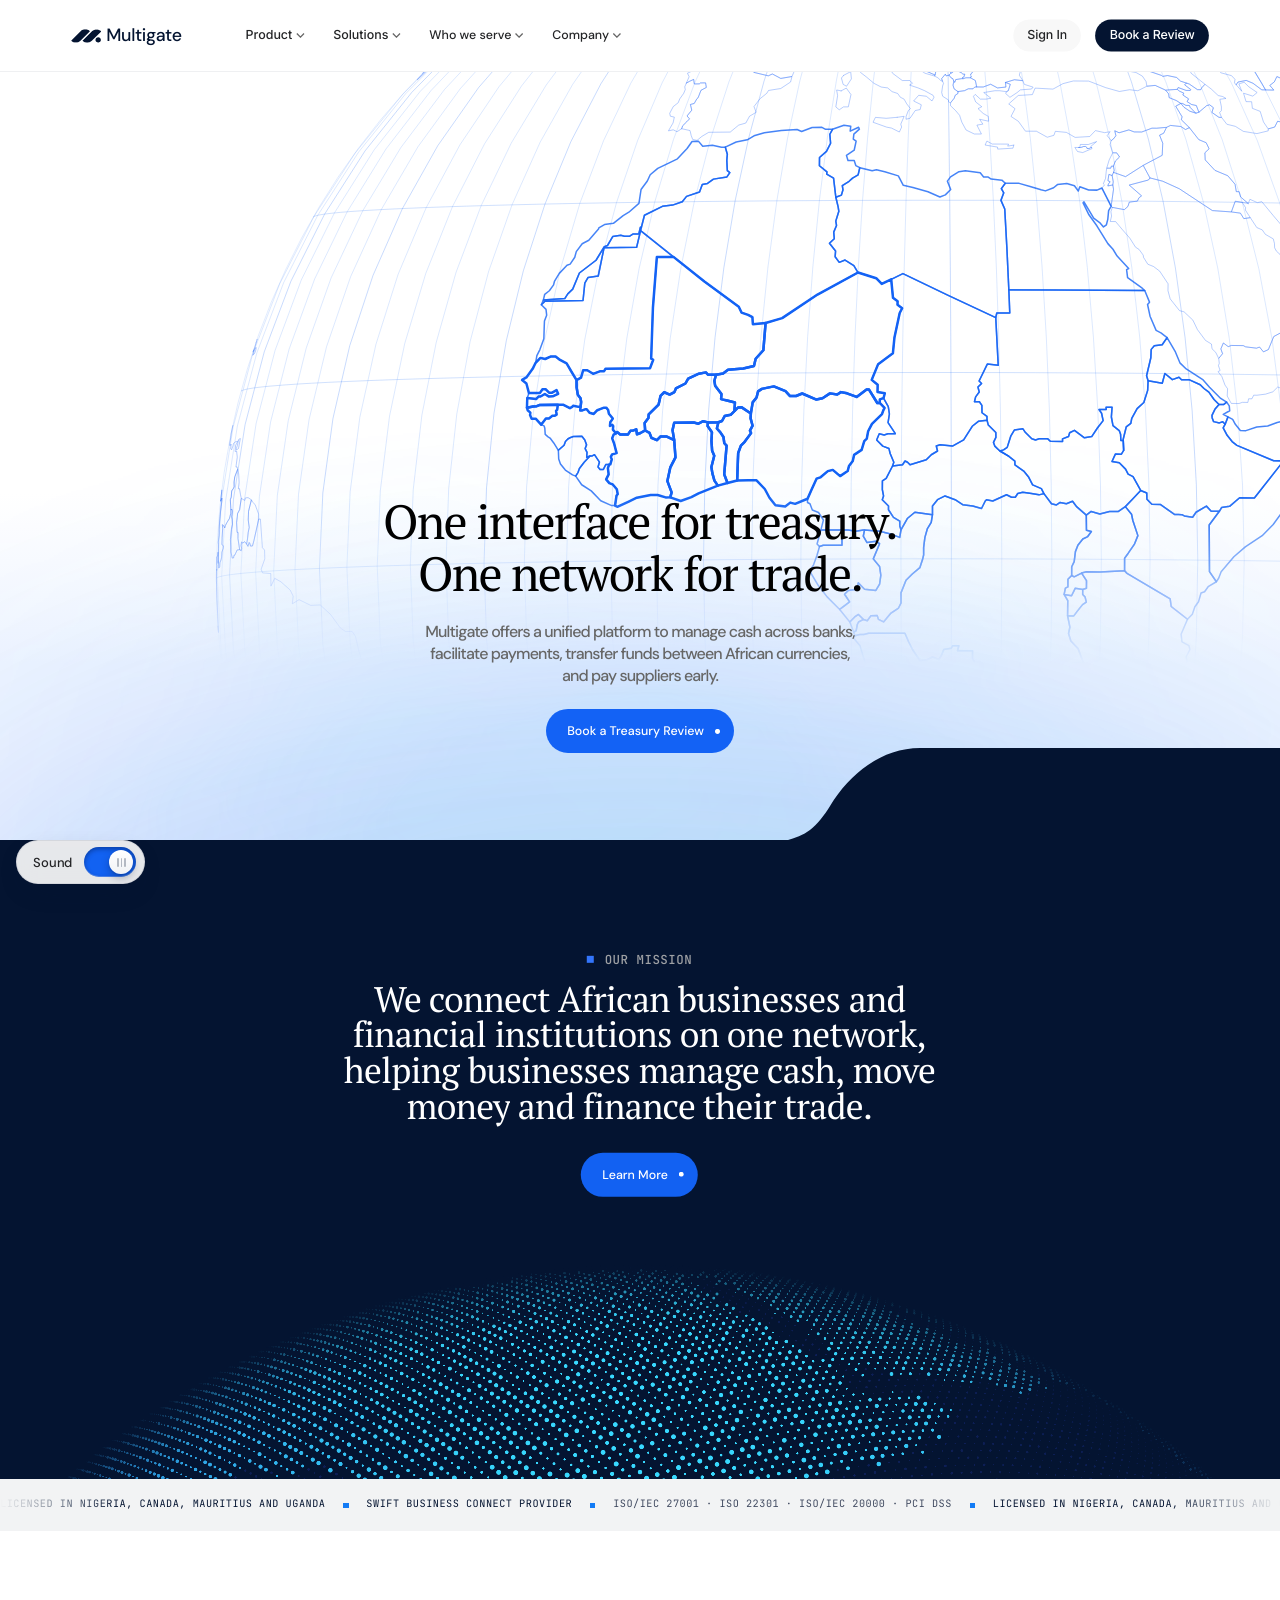
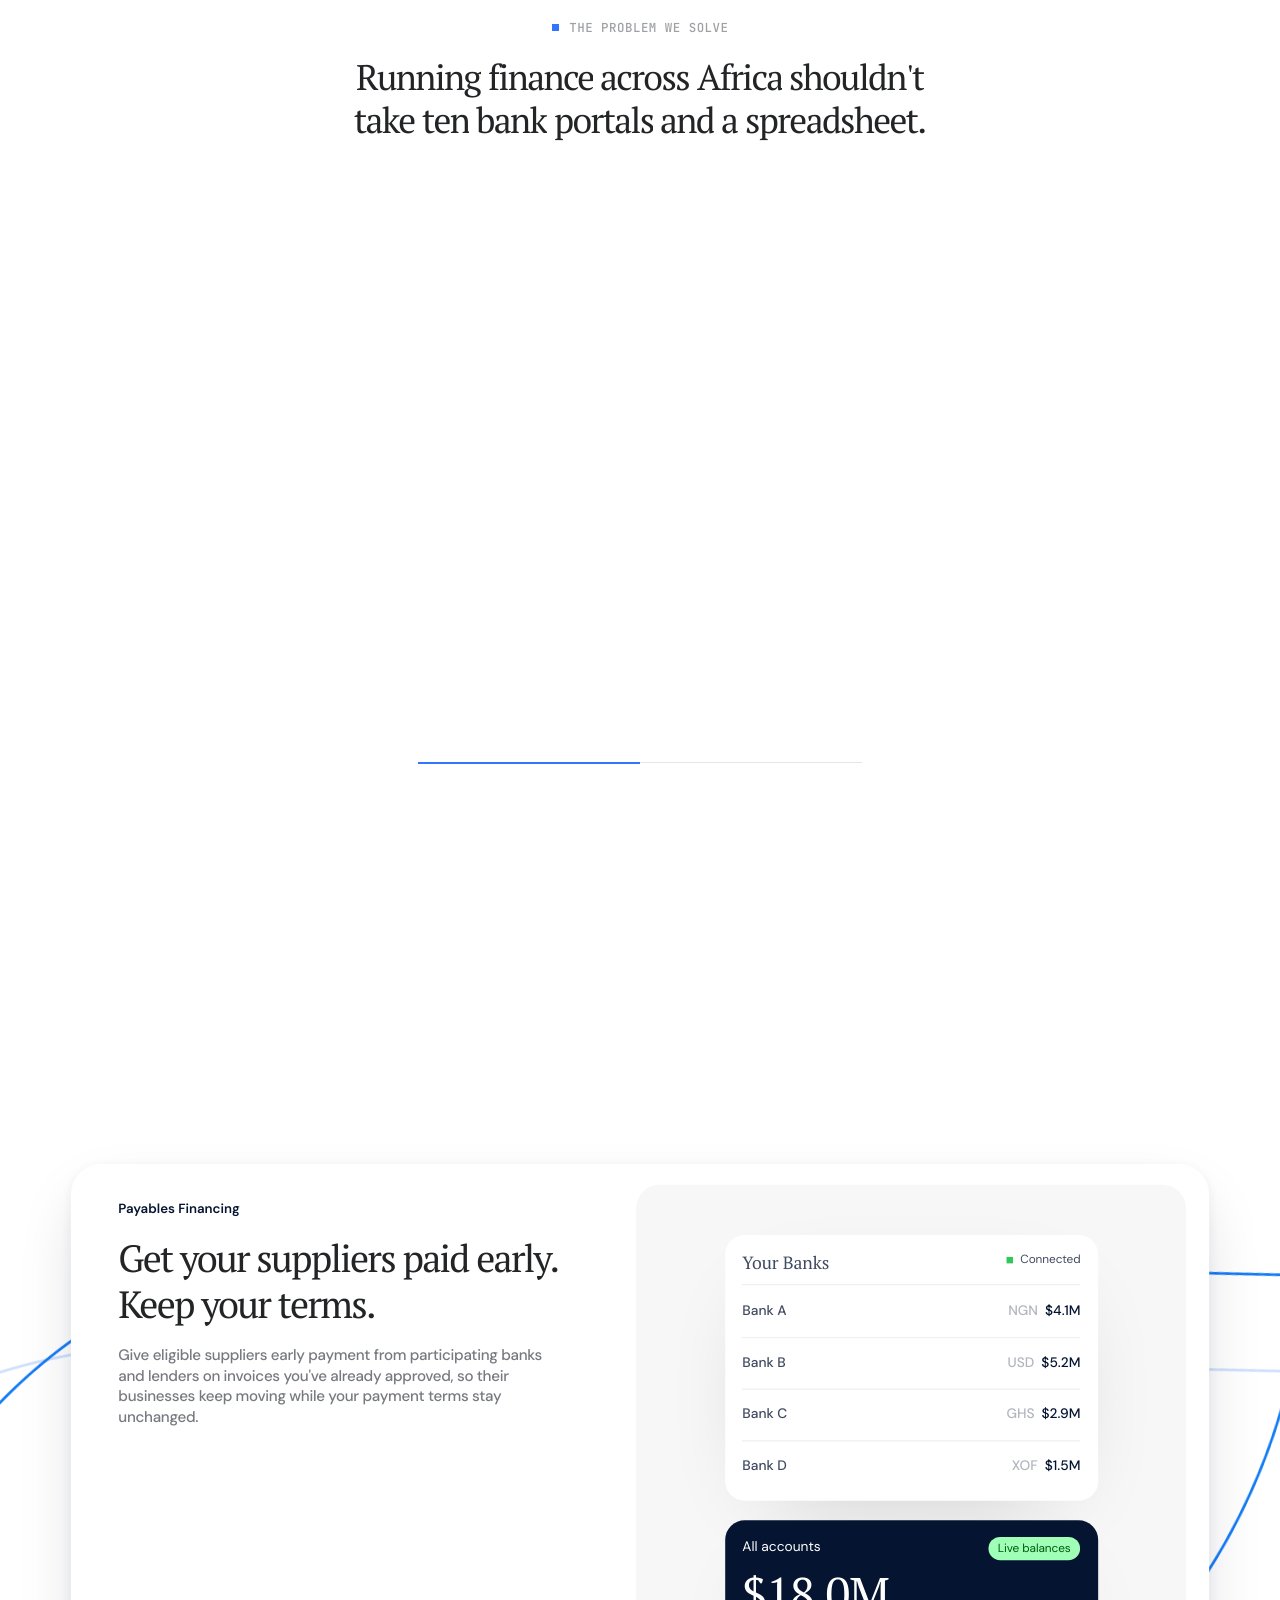
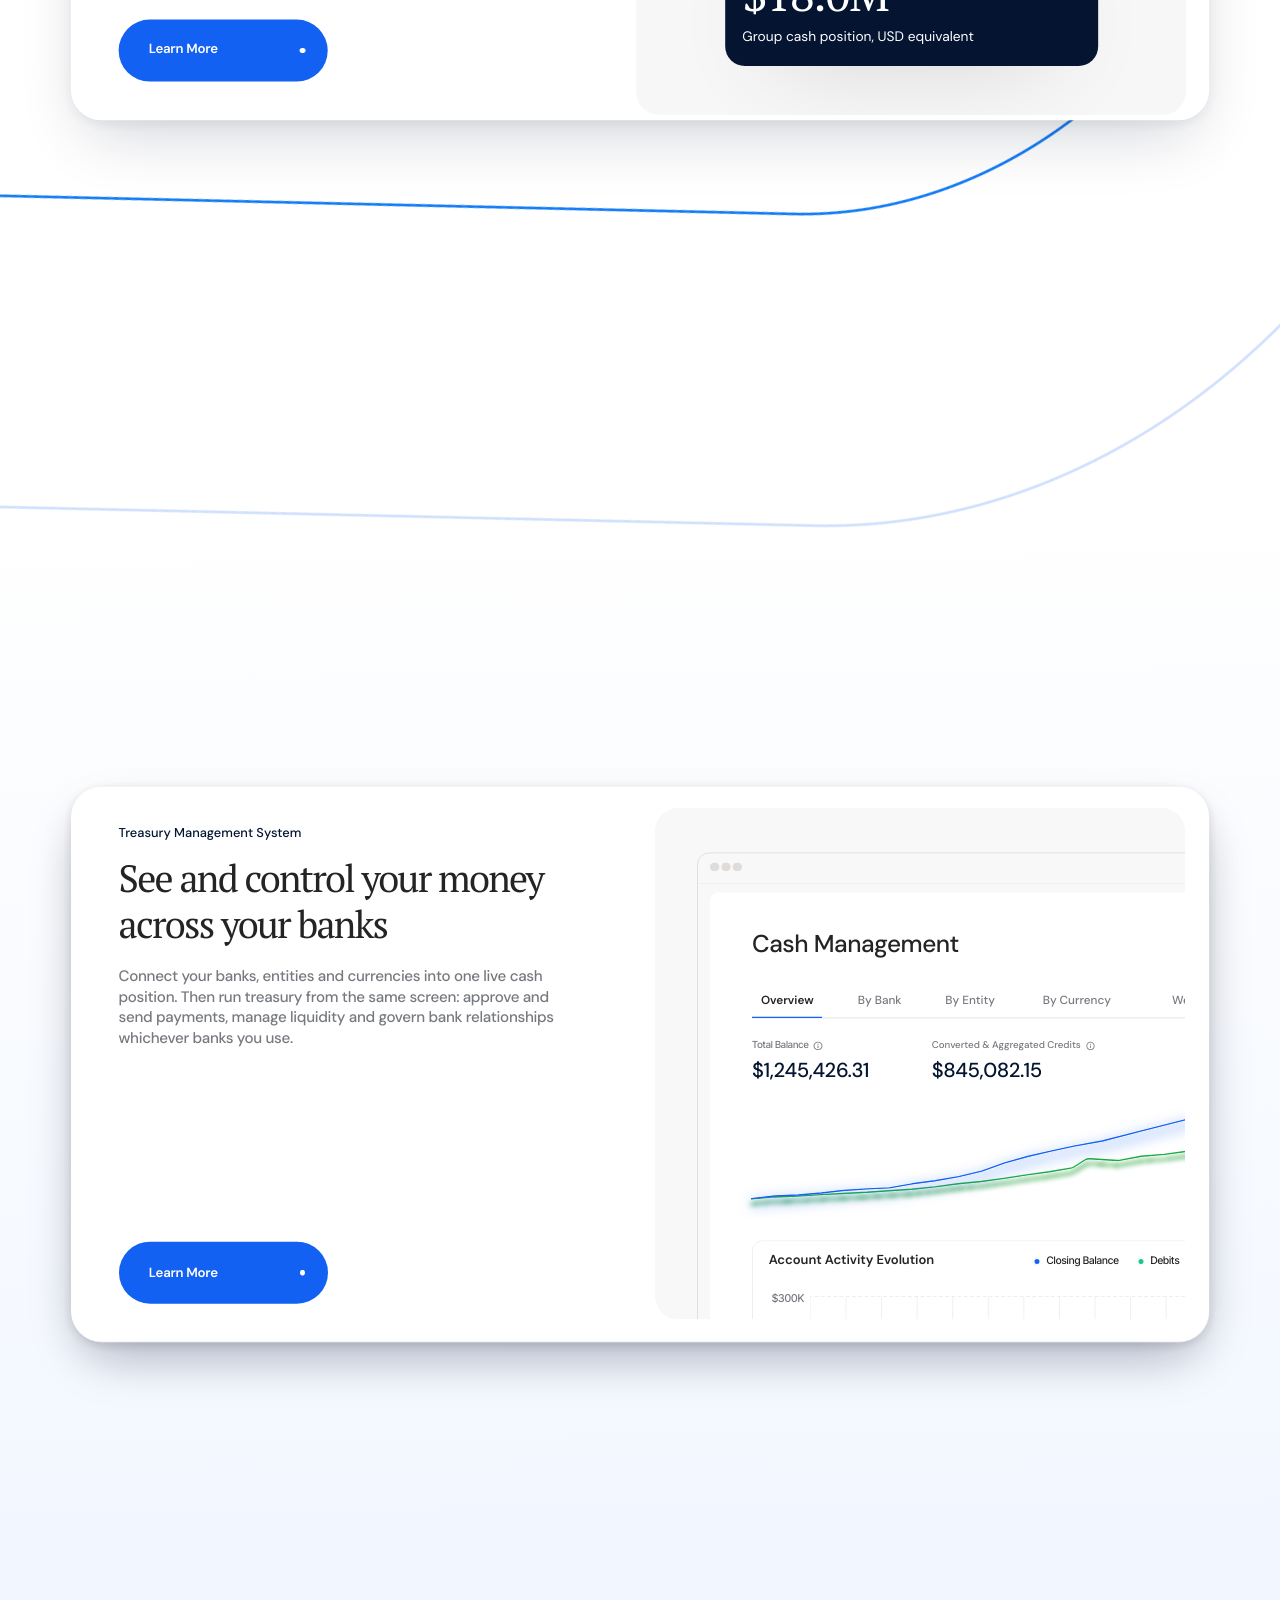
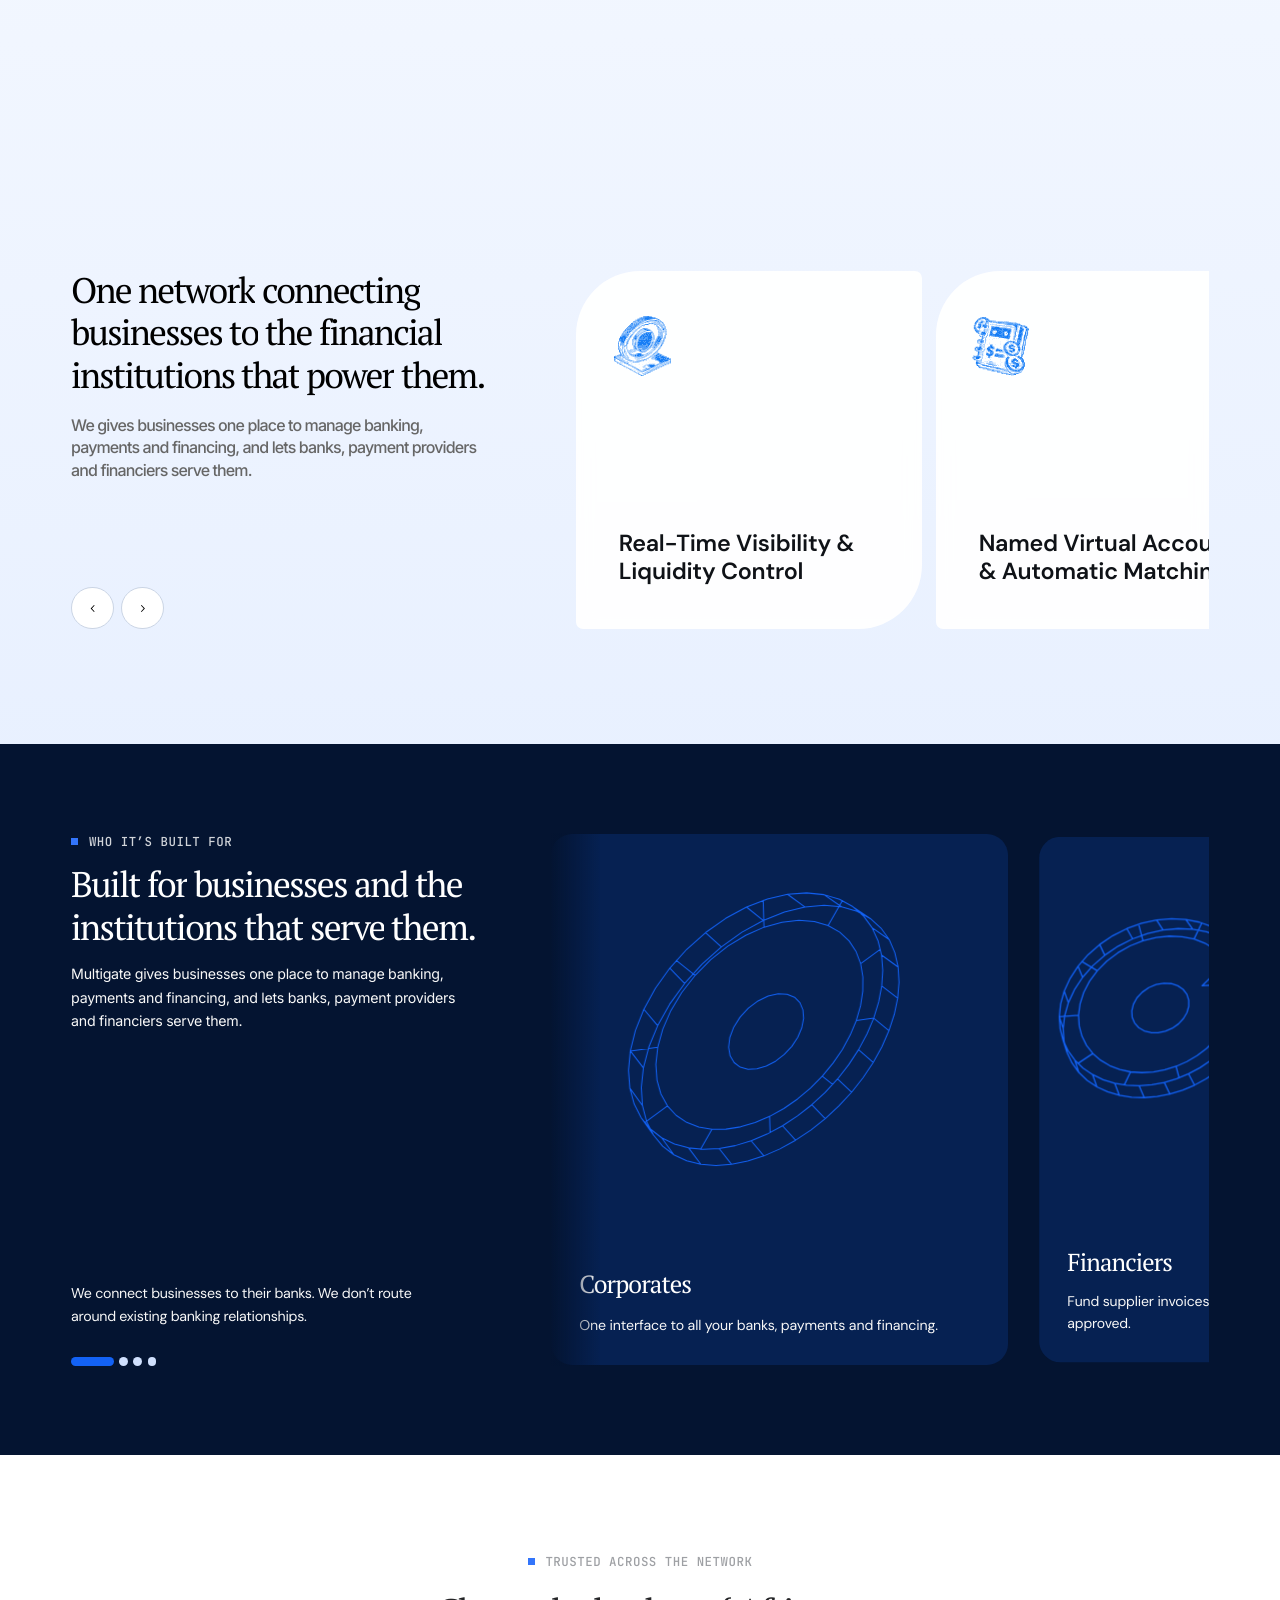
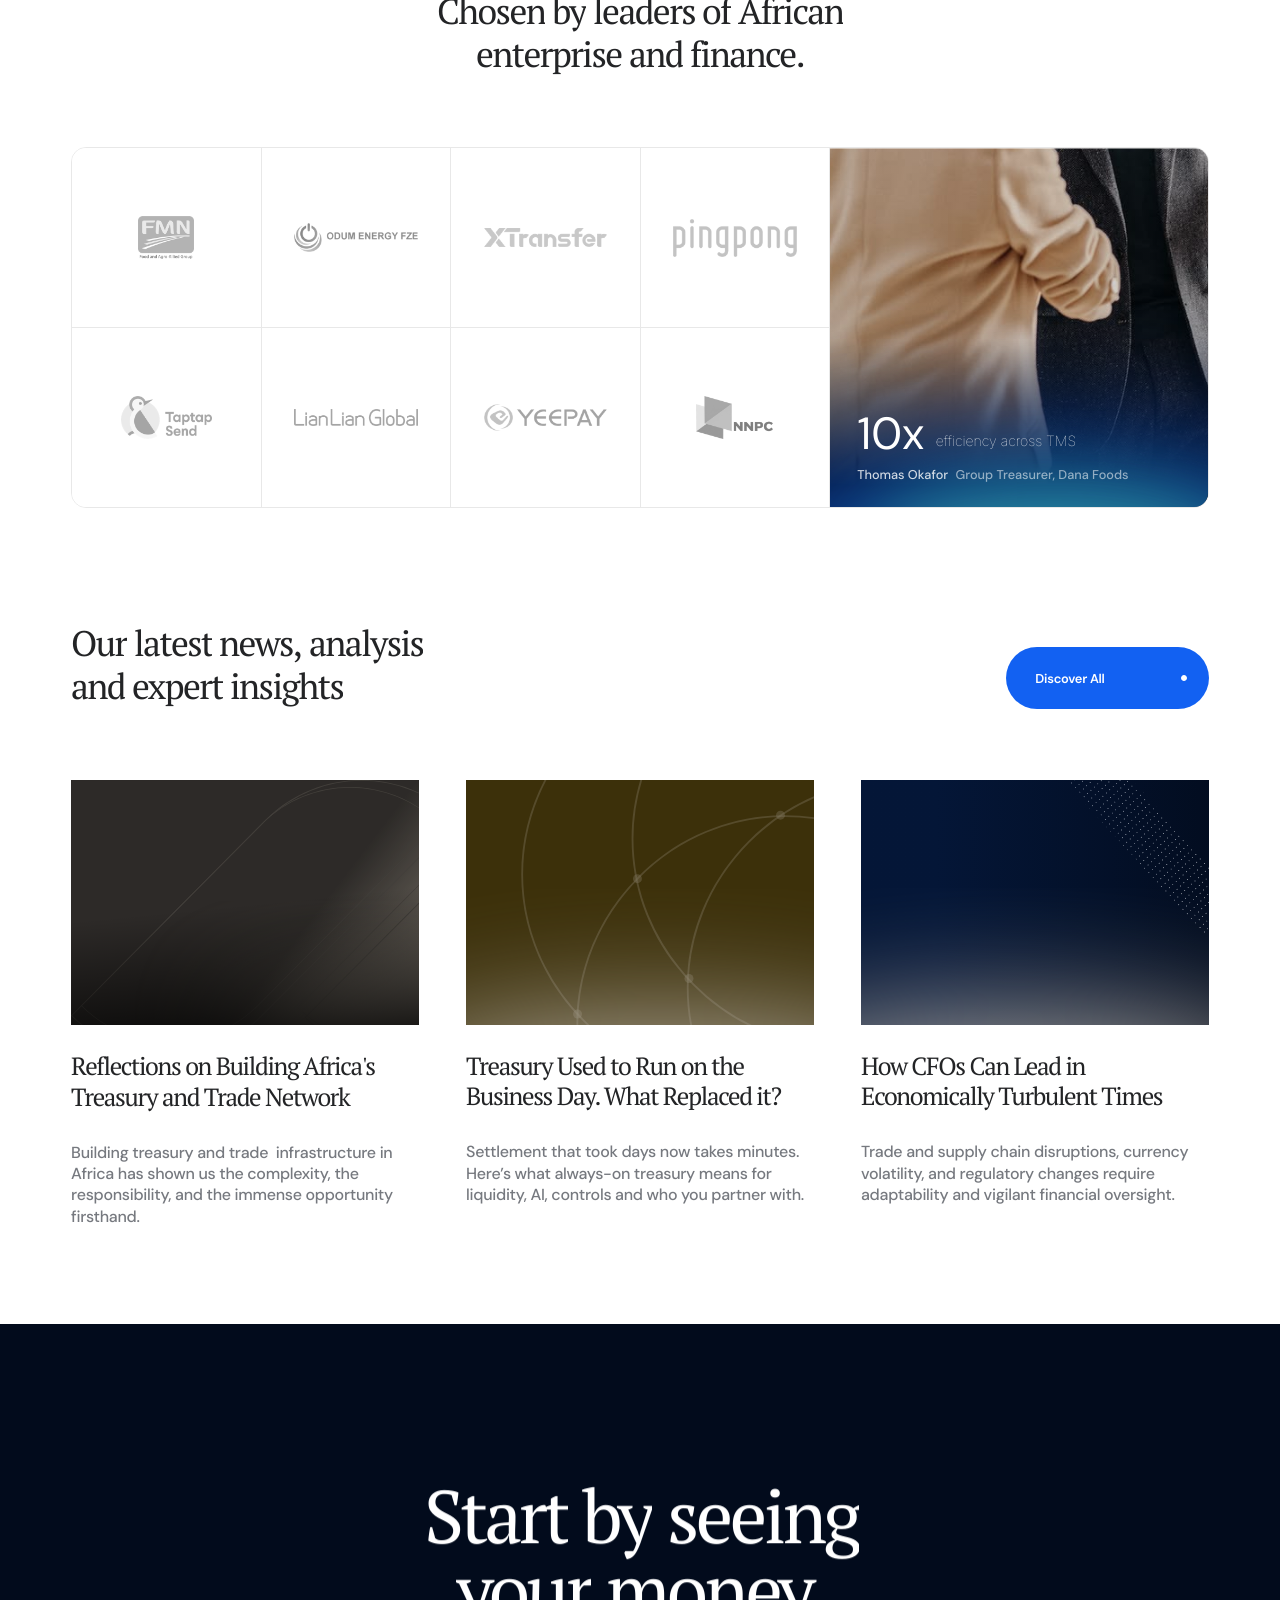
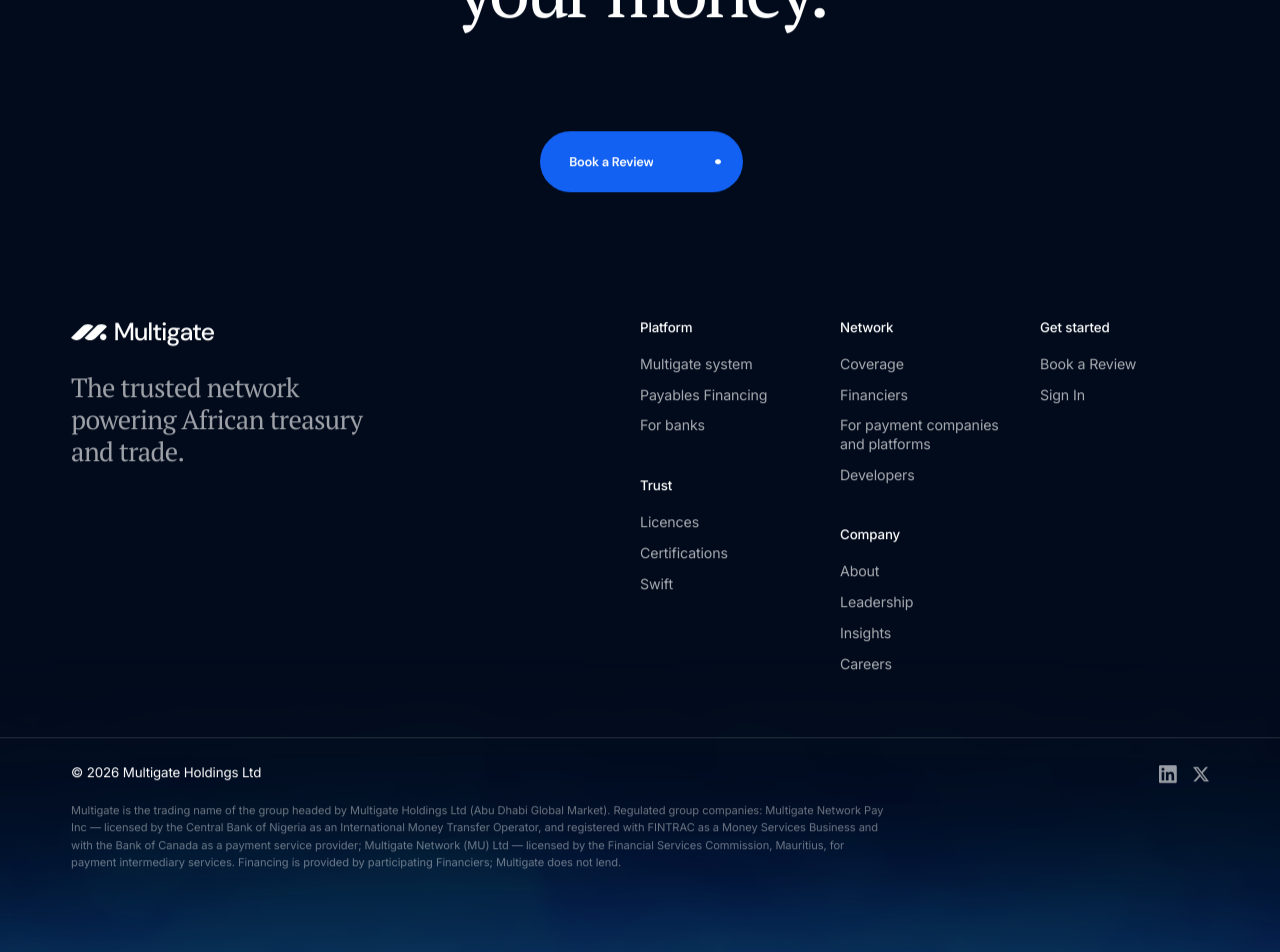
==== commit 92b48bf2: "Phone layout, first slice: mobile nav with full-screen menu, hero, mission with 2D globe, collapsibl" ====
--- a/index.html
+++ b/index.html
@@ -8,6 +8,7 @@
 <link rel="stylesheet" href="assets/pf/fonts.css">
 <link rel="stylesheet" href="assets/pf/site.css">
 <link rel="stylesheet" href="assets/pf/motion.css">
+<link rel="stylesheet" href="assets/pf/mobile.css">
 <script>document.documentElement.classList.add("pf-js")</script>
 </head>
 <body>
@@ -263,5 +264,6 @@
 <script src="assets/pf/lottie-data.js"></script>
 <script src="assets/pf/pf.js"></script>
 <script src="assets/pf/motion.js"></script>
+<script src="assets/pf/mobile.js"></script>
 </body>
 </html>
--- a/assets/pf/motion.css
+++ b/assets/pf/motion.css
@@ -138,9 +138,16 @@
 .pf-menu .pf-mi { transition: opacity .3s; }
 .pf-menu .pf-mi:hover { opacity: 1; }
 
-/* sound toggle */
-#pf-sound { position: fixed; left: 16px; bottom: 16px; z-index: 88; display: flex; align-items: center; gap: 8px; height: 34px; padding: 0 14px 0 12px; border-radius: 999px; border: 1px solid rgba(4,20,49,.14); background: rgba(255,255,255,.86); -webkit-backdrop-filter: blur(10px); backdrop-filter: blur(10px); color: #041431; font: 500 12px/1 "DM Sans", sans-serif; cursor: pointer; transition: background-color .3s, transform .2s; }
-#pf-sound:hover { background: #fff; } #pf-sound:active { transform: scale(.96); }
+/* sound toggle: recessed track, white knob with grip, brand-blue when on */
+#pf-sound { position: fixed; left: 16px; bottom: 16px; z-index: 88; display: flex; align-items: center; gap: 12px; height: 44px; padding: 0 8px 0 16px; border-radius: 999px; border: 1px solid rgba(4,20,49,.08); background: rgba(255,255,255,.9); -webkit-backdrop-filter: blur(12px); backdrop-filter: blur(12px); box-shadow: 0 10px 30px -12px rgba(4,20,49,.3); color: #232426; cursor: pointer; transition: transform .2s; }
+#pf-sound:active { transform: scale(.97); }
+#pf-sound:focus-visible { outline: 2px solid #1262f2; outline-offset: 3px; }
+.pfs-l { font: 500 13px/1 "DM Sans", sans-serif; letter-spacing: -.01em; }
+.pfs-t { position: relative; width: 52px; height: 30px; border-radius: 999px; background: #d9dce2; box-shadow: inset 0 2px 4px rgba(4,20,49,.22), inset 0 -1px 0 rgba(255,255,255,.6); transition: background-color .45s cubic-bezier(.2,.7,.2,1); }
+.pfs-k { position: absolute; left: 3px; top: 3px; width: 24px; height: 24px; border-radius: 50%; background: linear-gradient(180deg, #fff, #f1f2f5); box-shadow: 0 4px 8px rgba(4,20,49,.28), 0 1px 2px rgba(4,20,49,.2); display: flex; align-items: center; justify-content: center; gap: 2px; transition: transform .5s cubic-bezier(.34,1.45,.5,1); }
+.pfs-k i { width: 1.5px; height: 9px; border-radius: 1px; background: rgba(4,20,49,.28); }
+#pf-sound.on .pfs-t { background: #1262f2; box-shadow: inset 0 2px 5px rgba(2,22,70,.45), inset 0 -1px 0 rgba(255,255,255,.25); }
+#pf-sound.on .pfs-k { transform: translateX(22px); }
 @media (max-width: 700px) { #pf-sound { display: none; } }
 
 /* use-case cards */
@@ -193,3 +200,42 @@
 
 /* tagline sits directly under the logo, in PT Serif */
 .pf2-tag { left: 0 !important; top: 58px !important; width: 360px !important; font: 400 30px/1.2 "PT Serif", Georgia, serif !important; letter-spacing: -.025em !important; }
+
+.pf-cell:hover.pf-gp img, .pf-gp:hover img { filter: none !important; }
+
+/* customer logos: one shared box, never stretched; grey until hovered */
+.pf-lg { position: absolute; inset: 0; display: grid; place-items: center; }
+.pf-lg img { display: block; width: auto; height: auto; max-width: 132px; max-height: 46px; object-fit: contain; filter: grayscale(1); opacity: .5; transition: filter .5s cubic-bezier(.2,.7,.2,1), opacity .5s cubic-bezier(.2,.7,.2,1), transform .5s cubic-bezier(.2,.7,.2,1); -webkit-user-drag: none; }
+.pf-cell:hover .pf-lg img { filter: grayscale(0); opacity: 1; transform: scale(1.04); }
+
+/* mega menu */
+#pf-ind { position: fixed; top: 0; left: 0; width: 28px; height: 3px; background: #1262f2; border-radius: 0 0 3px 3px; z-index: 86; opacity: 0; transition: left .4s cubic-bezier(.2,.7,.2,1), opacity .3s; pointer-events: none; }
+#pf-mbd { position: fixed; left: 0; right: 0; bottom: 0; z-index: 78; background: rgba(4,20,49,.34); -webkit-backdrop-filter: blur(3px); backdrop-filter: blur(3px); opacity: 0; visibility: hidden; transition: opacity .35s, visibility .35s; }
+#pf-mbd.open { opacity: 1; visibility: visible; }
+#pf-mega { position: fixed; left: 0; right: 0; z-index: 79; background: #fff; border-bottom: 1px solid #eff0f2; box-shadow: 0 30px 60px -28px rgba(4,20,49,.28); clip-path: inset(0 0 100% 0); opacity: 0; visibility: hidden; transition: clip-path .5s cubic-bezier(.2,.7,.2,1), opacity .25s, visibility .5s; }
+#pf-mega.open { clip-path: inset(0 0 0 0); opacity: 1; visibility: visible; }
+.pfm-in { width: 1440px; margin: 0 auto; padding: 34px 80px 44px; display: grid; grid-template-columns: 1fr 380px; gap: 60px; box-sizing: border-box; transition: opacity .2s, transform .3s cubic-bezier(.2,.7,.2,1); font-family: "DM Sans", system-ui, sans-serif; color: #232426; }
+.pfm-sec { display: grid; grid-template-columns: 170px 1fr; padding: 4px 0; border-bottom: 1px solid #eff0f2; }
+.pfm-sec:last-child { border-bottom: 0; }
+.pfm-l { padding-top: 22px; font: 400 12.5px/1 "JetBrains Mono", monospace; letter-spacing: .06em; text-transform: uppercase; color: #9ea0a4; }
+.pfm-items { display: grid; grid-template-columns: 1fr 1fr; gap: 0 32px; }
+.pfm-it { display: flex; align-items: flex-start; gap: 14px; padding: 16px 12px; margin: 0 -12px; border-radius: 12px; text-decoration: none; color: inherit; transition: background-color .25s; }
+.pfm-it:hover { background: #f6f8fb; }
+.pfm-ico { flex: none; width: 36px; height: 36px; border-radius: 10px; border: 1px solid #eff0f2; display: grid; place-items: center; color: #232426; background: #fff; transition: color .25s, border-color .25s; }
+.pfm-it:hover .pfm-ico { color: #1262f2; border-color: #d0e0fd; }
+.pfm-tx { flex: 1; display: grid; gap: 3px; }
+.pfm-tx b { font: 500 16px/1.25 "DM Sans", sans-serif; letter-spacing: -.01em; }
+.pfm-tx i { font: 400 14px/1.4 "DM Sans", sans-serif; font-style: normal; color: #76797f; }
+.pfm-ar { flex: none; margin-top: 3px; color: #232426; opacity: .55; transition: transform .35s cubic-bezier(.2,.7,.2,1), opacity .25s; }
+.pfm-it:hover .pfm-ar { transform: translateX(4px); opacity: 1; }
+.pfm-feat { display: block; text-decoration: none; color: inherit; }
+.pfm-fl { font: 400 12.5px/1 "JetBrains Mono", monospace; letter-spacing: .06em; text-transform: uppercase; color: #9ea0a4; margin: 6px 0 16px; }
+.pfm-card { position: relative; height: 226px; border-radius: 14px; overflow: hidden; background: radial-gradient(120% 120% at 80% 10%, #0b2d6e 0%, #062152 45%, #041431 100%); }
+.pfm-card img { position: absolute; right: -10px; top: 14px; height: 190px; width: auto; filter: brightness(1.9) saturate(1.2); transition: transform .8s cubic-bezier(.2,.7,.2,1); }
+.pfm-feat:hover .pfm-card img { transform: scale(1.06) rotate(-2deg); }
+.pfm-ft { position: absolute; left: 20px; top: 18px; width: 190px; font: 400 26px/1.1 "PT Serif", Georgia, serif; letter-spacing: -.03em; color: #fff; }
+.pfm-go { position: absolute; left: 0; bottom: 0; width: 42px; height: 42px; display: grid; place-items: center; background: #1262f2; color: #fff; transition: width .4s cubic-bezier(.2,.7,.2,1); }
+.pfm-feat:hover .pfm-go { width: 56px; }
+.pfm-feat p { margin: 18px 0 0; font: 500 15px/1.35 "DM Sans", sans-serif; letter-spacing: -.01em; color: #232426; }
+@keyframes pfmin { from { opacity: 0; transform: translateY(10px); } }
+#pf-nav.menu { background: #fff !important; border-bottom-color: transparent !important; }
--- a/assets/pf/mobile.css
+++ b/assets/pf/mobile.css
@@ -0,0 +1,92 @@
+/* Phone layout (under 768px). Desktop is untouched: everything here is inside the media query. */
+.pm { display: none; }
+@media (max-width: 767px) {
+  #header, #mission, #footer, #pf-nav, #pf-mega, #pf-mbd, #pf-ind, #pf-sound, #pf-dots { display: none !important; }
+  .pm { display: block; }
+  html, body { overflow-x: hidden; }
+
+  /* animation helpers */
+  .pm-rv { opacity: 0; transform: translateY(18px); transition: opacity .8s cubic-bezier(.2,.7,.2,1), transform .8s cubic-bezier(.2,.7,.2,1); transition-delay: var(--d, 0ms); }
+  .pm-rv.in { opacity: 1; transform: none; }
+  @keyframes pmup { from { opacity: 0; transform: translateY(22px); } to { opacity: 1; transform: none; } }
+
+  /* ---------- nav ---------- */
+  #pm-nav { position: fixed; top: 0; left: 0; right: 0; height: 60px; z-index: 90; display: flex; align-items: center; justify-content: space-between; padding: 0 12px 0 20px; box-sizing: border-box; background: rgba(255,255,255,.88); -webkit-backdrop-filter: saturate(1.6) blur(16px); backdrop-filter: saturate(1.6) blur(16px); border-bottom: 1px solid #eff0f2; transition: transform .45s cubic-bezier(.2,.7,.2,1); }
+  #pm-nav.hide { transform: translateY(-101%); }
+  .pm-logo { display: flex; align-items: center; gap: 6px; color: #041431; text-decoration: none; }
+  .pm-logo img { width: 30px; height: 13.5px; display: block; }
+  .pm-logo span { font: 500 18px/1 "DM Sans", sans-serif; letter-spacing: -.03em; }
+  .pm-right { display: flex; align-items: center; gap: 8px; }
+  .pm-bookbtn { height: 40px; padding: 0 16px; border-radius: 999px; border: 0; background: #041431; color: #fff; font: 500 13.5px/1 "DM Sans", sans-serif; cursor: pointer; }
+  .pm-burger { width: 44px; height: 44px; border-radius: 50%; border: 1px solid #eff0f2; background: #fff; position: relative; padding: 0; cursor: pointer; }
+  .pm-burger i { position: absolute; left: 14px; right: 14px; height: 1.6px; border-radius: 2px; background: #041431; transition: transform .4s cubic-bezier(.2,.7,.2,1), top .4s cubic-bezier(.2,.7,.2,1); }
+  .pm-burger i:nth-child(1) { top: 17px; } .pm-burger i:nth-child(2) { top: 25px; }
+  .pm-burger[aria-expanded="true"] i:nth-child(1) { top: 21px; transform: rotate(45deg); }
+  .pm-burger[aria-expanded="true"] i:nth-child(2) { top: 21px; transform: rotate(-45deg); }
+
+  /* ---------- full-screen menu sheet ---------- */
+  #pm-sheet { position: fixed; top: 60px; left: 0; right: 0; bottom: 0; z-index: 89; background: #fff; overflow-y: auto; -webkit-overflow-scrolling: touch; padding: 6px 20px 40px; opacity: 0; visibility: hidden; transform: translateY(-10px); transition: opacity .3s, transform .45s cubic-bezier(.2,.7,.2,1), visibility .45s; }
+  #pm-sheet.open { opacity: 1; visibility: visible; transform: none; }
+  .pm-acc { border-bottom: 1px solid #eff0f2; }
+  .pm-acc > button { width: 100%; min-height: 64px; display: flex; align-items: center; justify-content: space-between; background: none; border: 0; padding: 0; text-align: left; font: 400 26px/1 "PT Serif", Georgia, serif; letter-spacing: -.035em; color: #041431; cursor: pointer; }
+  .pm-acc > button svg { flex: none; transition: transform .4s cubic-bezier(.2,.7,.2,1); }
+  .pm-acc.open > button svg { transform: rotate(180deg); }
+  .pm-pan { display: grid; grid-template-rows: 0fr; transition: grid-template-rows .45s cubic-bezier(.2,.7,.2,1); }
+  .pm-acc.open .pm-pan { grid-template-rows: 1fr; }
+  .pm-pan > div { overflow: hidden; }
+  .pm-pan-in { padding: 2px 0 18px; }
+  .pm-sl { margin: 12px 0 2px; font: 400 11.5px/1 "JetBrains Mono", monospace; letter-spacing: .06em; text-transform: uppercase; color: #9ea0a4; }
+  .pm-link { display: block; padding: 12px 0; text-decoration: none; color: #232426; }
+  .pm-link b { display: block; font: 500 16px/1.3 "DM Sans", sans-serif; letter-spacing: -.01em; }
+  .pm-link i { display: block; margin-top: 2px; font: 400 14px/1.4 "DM Sans", sans-serif; font-style: normal; color: #76797f; }
+  .pm-cta { display: grid; gap: 10px; margin-top: 26px; }
+  .pm-cta button { height: 54px; border-radius: 999px; border: 0; font: 500 16px/1 "DM Sans", sans-serif; cursor: pointer; }
+  .pm-cta .a { background: #f1f2f4; color: #232426; } .pm-cta .b { background: #041431; color: #fff; }
+
+  /* ---------- shared pill button ---------- */
+  .pm-pill { display: flex; align-items: center; justify-content: center; gap: 12px; width: 100%; max-width: 380px; height: 56px; margin: 0 auto; border: 0; border-radius: 999px; background: #1362f5; color: #fff; font: 500 16px/1 "DM Sans", sans-serif; cursor: pointer; transition: transform .2s, background-color .3s; -webkit-tap-highlight-color: transparent; }
+  .pm-pill:active { transform: scale(.97); background: #0f4fcc; }
+  .pm-dot { width: 6px; height: 6px; border-radius: 50%; background: #fff; display: block; }
+
+  /* ---------- hero ---------- */
+  #pm-hero { position: relative; overflow: hidden; min-height: max(660px, 100svh); box-sizing: border-box; display: flex; flex-direction: column; justify-content: flex-end; padding: 0 20px 132px; background: linear-gradient(180deg, #fff 0, #fff 24%, #eef4ff 60%, #c7dcff 100%); }
+  .pm-hg { position: absolute; left: 50%; top: 28px; width: 150vw; max-width: none; height: auto; opacity: .85; pointer-events: none; animation: pmdrift 24s ease-in-out infinite alternate; will-change: transform; }
+  @keyframes pmdrift { from { transform: translateX(-53%) translateY(0); } to { transform: translateX(-47%) translateY(12px); } }
+  .pm-hfade { position: absolute; left: 0; right: 0; bottom: 0; height: 74%; pointer-events: none; background: linear-gradient(180deg, rgba(255,255,255,0) 0, rgba(250,252,255,.96) 36%, rgba(214,229,255,.96) 100%); }
+  .pm-ht { position: relative; z-index: 2; }
+  .pm-ht h1 { margin: 0 0 16px; font: 400 40px/1.06 "PT Serif", Georgia, serif; letter-spacing: -.045em; text-align: center; color: #000; animation: pmup .9s cubic-bezier(.2,.7,.2,1) .15s both; }
+  .pm-ht p { margin: 0 auto 28px; max-width: 340px; font: 500 16.5px/1.45 "DM Sans", sans-serif; letter-spacing: -.02em; text-align: center; color: #666; animation: pmup .9s cubic-bezier(.2,.7,.2,1) .3s both; }
+  .pm-ht .pm-pill { animation: pmup .9s cubic-bezier(.2,.7,.2,1) .45s both; }
+  .pm-curve { position: absolute; right: 0; bottom: -1px; width: 74vw; height: auto; display: block; z-index: 1; pointer-events: none; }
+
+  /* ---------- mission ---------- */
+  #pm-mission { background: #041431; color: #fff; text-align: center; padding: 64px 20px 0; overflow: hidden; }
+  .pm-eyebrow { display: flex; align-items: center; justify-content: center; gap: 10px; margin-bottom: 18px; font: 500 12px/1 "JetBrains Mono", monospace; letter-spacing: .04em; text-transform: uppercase; color: #9ea0a4; }
+  .pm-eyebrow i { width: 7px; height: 7px; background: #3375fb; display: block; }
+  #pm-mission h2 { margin: 0 auto 30px; max-width: 350px; font: 400 30px/1.12 "PT Serif", Georgia, serif; letter-spacing: -.04em; }
+  #pm-mission canvas { display: block; width: calc(100% + 40px); margin: 44px -20px 0; height: 250px; }
+
+  /* ---------- footer ---------- */
+  #pm-footer { position: relative; overflow: hidden; background: #020b1c; color: #fff; padding: 76px 20px 40px; }
+  #pm-footer::after { content: ""; position: absolute; left: -30%; right: -30%; bottom: -140px; height: 300px; pointer-events: none; background: radial-gradient(ellipse at 50% 100%, rgba(30,110,255,.34), rgba(30,110,255,0) 68%); }
+  #pm-footer > * { position: relative; z-index: 1; }
+  .pm-fcta { text-align: center; margin-bottom: 76px; }
+  .pm-fcta h2 { margin: 0 0 18px; font: 400 46px/1.02 "PT Serif", Georgia, serif; letter-spacing: -.06em; }
+  .pm-fcta p { margin: 0 auto 30px; max-width: 320px; font: 400 16px/1.5 "Inter", sans-serif; letter-spacing: -.01em; color: #f8f8f8; }
+  .pm-flogo { display: flex; align-items: center; gap: 8px; }
+  .pm-flogo img { width: 36px; height: 16px; filter: brightness(0) invert(1); }
+  .pm-flogo span { font: 500 24px/1 "DM Sans", sans-serif; letter-spacing: -.03em; }
+  .pm-ftag { margin: 16px 0 34px; font: 400 26px/1.2 "PT Serif", Georgia, serif; letter-spacing: -.025em; color: rgba(255,255,255,.6); max-width: 300px; }
+  .pm-fa { border-top: 1px solid rgba(255,255,255,.14); }
+  .pm-fa:last-of-type { border-bottom: 1px solid rgba(255,255,255,.14); }
+  .pm-fa > button { width: 100%; min-height: 60px; display: flex; align-items: center; justify-content: space-between; background: none; border: 0; padding: 0; text-align: left; font: 500 16px/1 "Inter", sans-serif; letter-spacing: -.01em; color: #fff; cursor: pointer; }
+  .pm-fa > button svg { flex: none; transition: transform .4s cubic-bezier(.2,.7,.2,1); }
+  .pm-fa.open > button svg { transform: rotate(45deg); }
+  .pm-fa .pm-pan-in { padding: 0 0 14px; }
+  .pm-fa a { display: block; padding: 12px 0; font: 400 16px/1.3 "Inter", sans-serif; letter-spacing: -.01em; color: rgba(255,255,255,.68); text-decoration: none; }
+  .pm-fbot { display: flex; align-items: center; justify-content: space-between; margin-top: 30px; font: 400 14px/1 "Inter", sans-serif; letter-spacing: -.01em; color: rgba(255,255,255,.72); }
+  .pm-fsoc { display: flex; gap: 6px; }
+  .pm-fsoc a { width: 44px; height: 44px; display: grid; place-items: center; color: rgba(255,255,255,.7); }
+  .pm-flegal { margin: 22px 0 0; font: 400 12.5px/1.55 "Inter", sans-serif; letter-spacing: -.005em; color: rgba(255,255,255,.42); }
+}
+@media (max-width: 767px) and (prefers-reduced-motion: reduce) { .pm-hg { animation: none; transform: translateX(-50%); } .pm-ht h1, .pm-ht p, .pm-ht .pm-pill { animation: none; } .pm-rv { opacity: 1; transform: none; transition: none; } }
